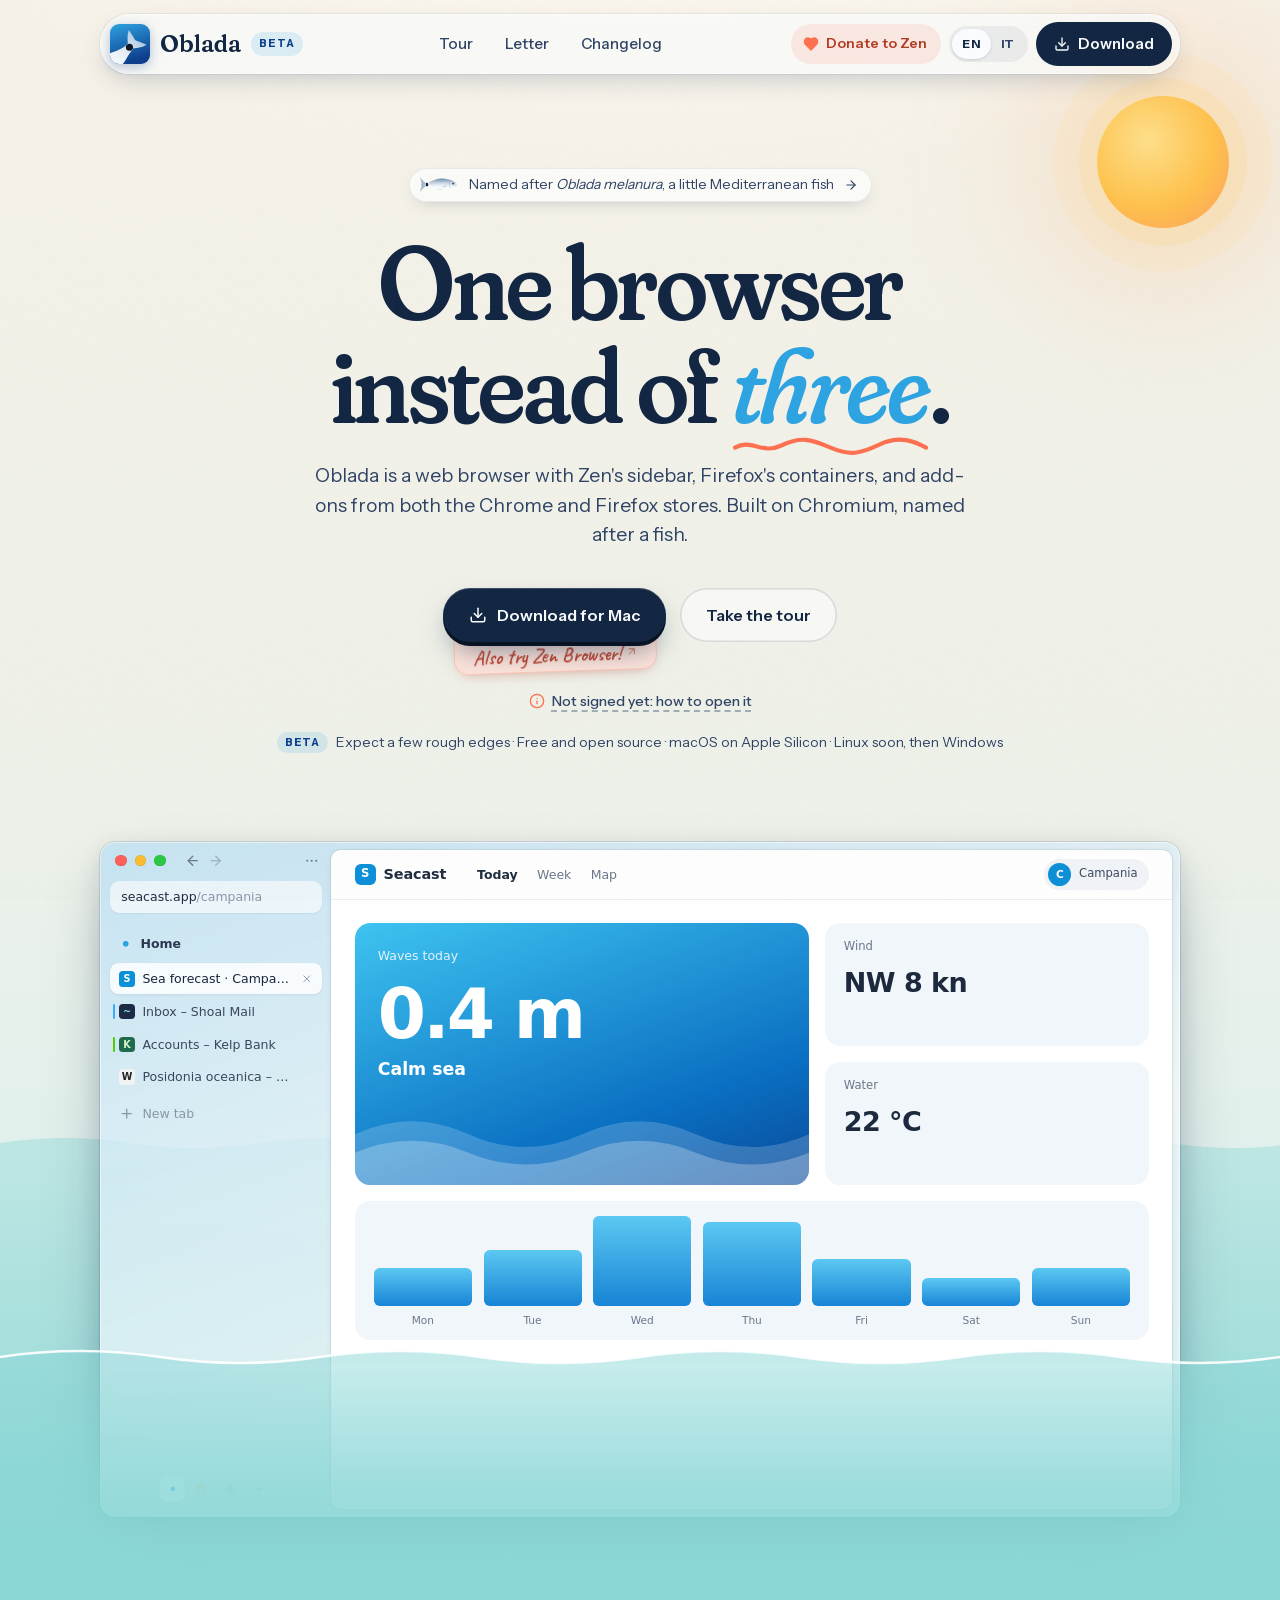
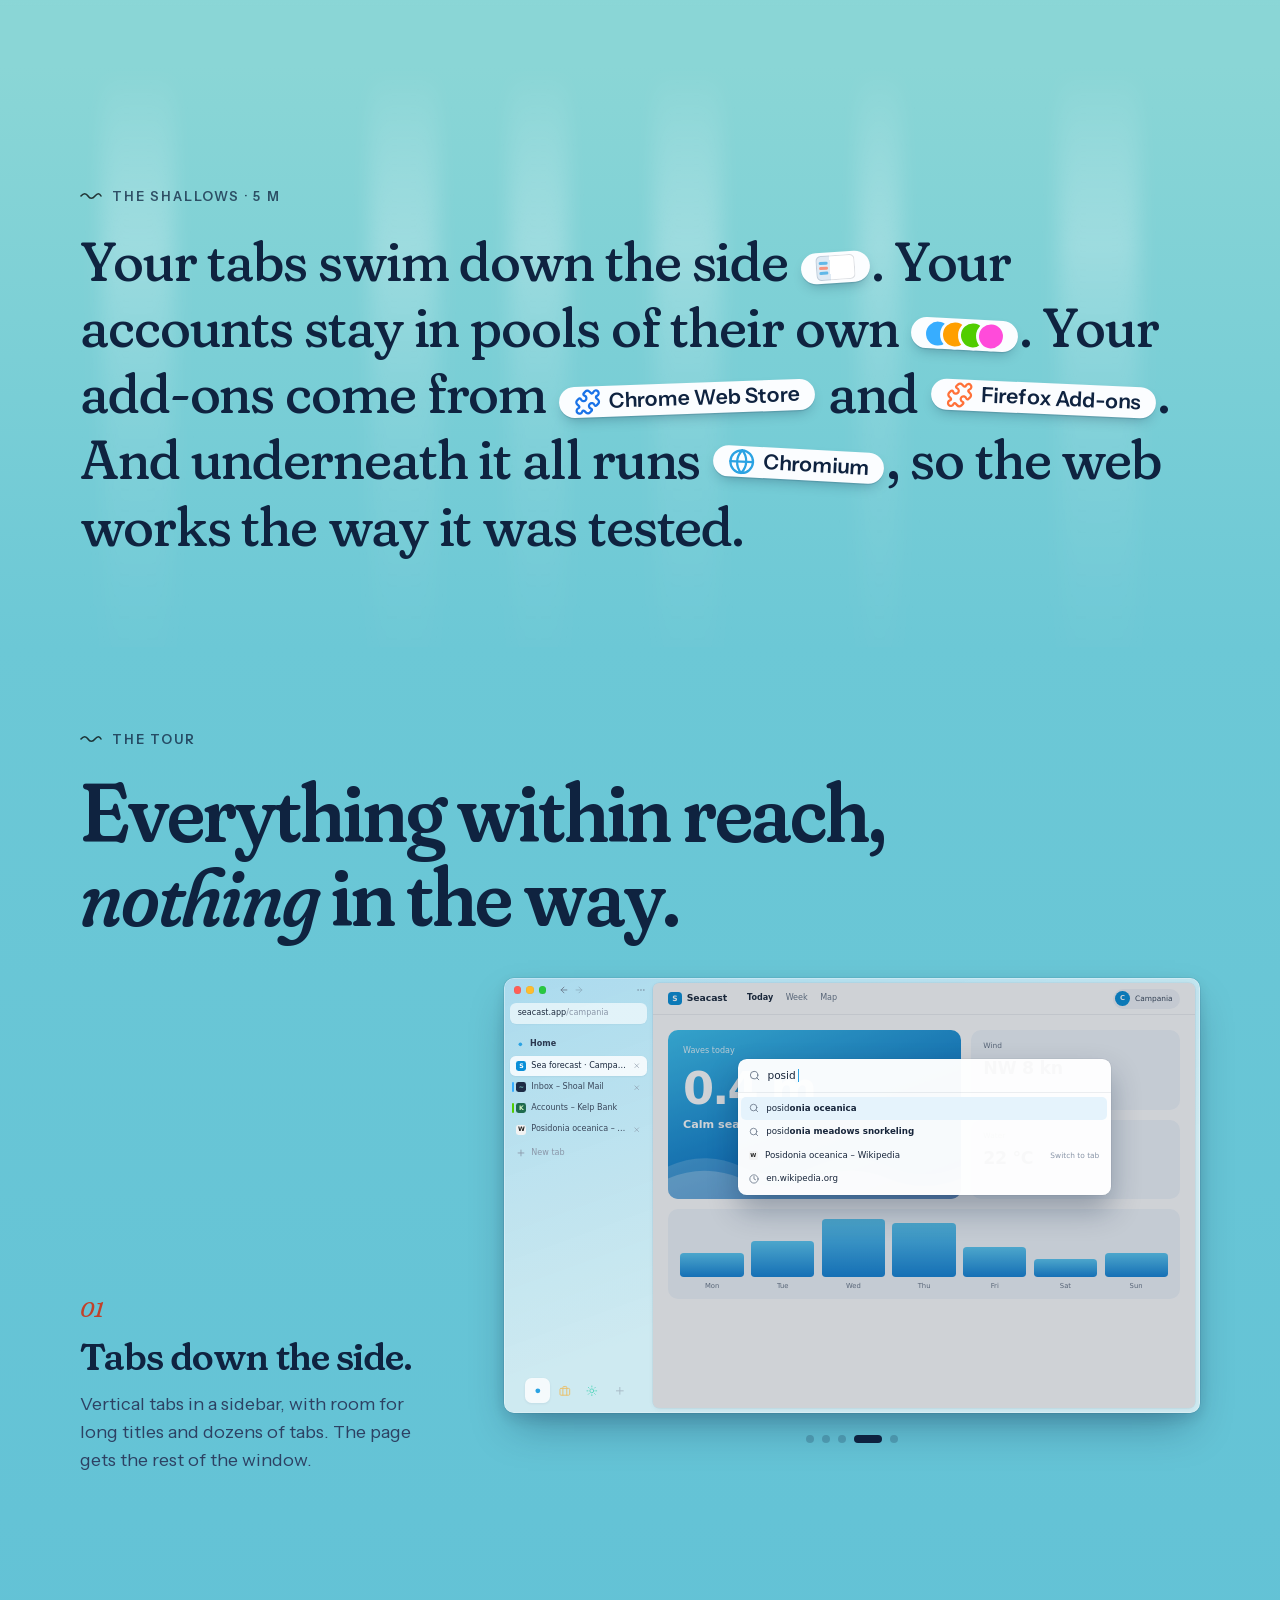
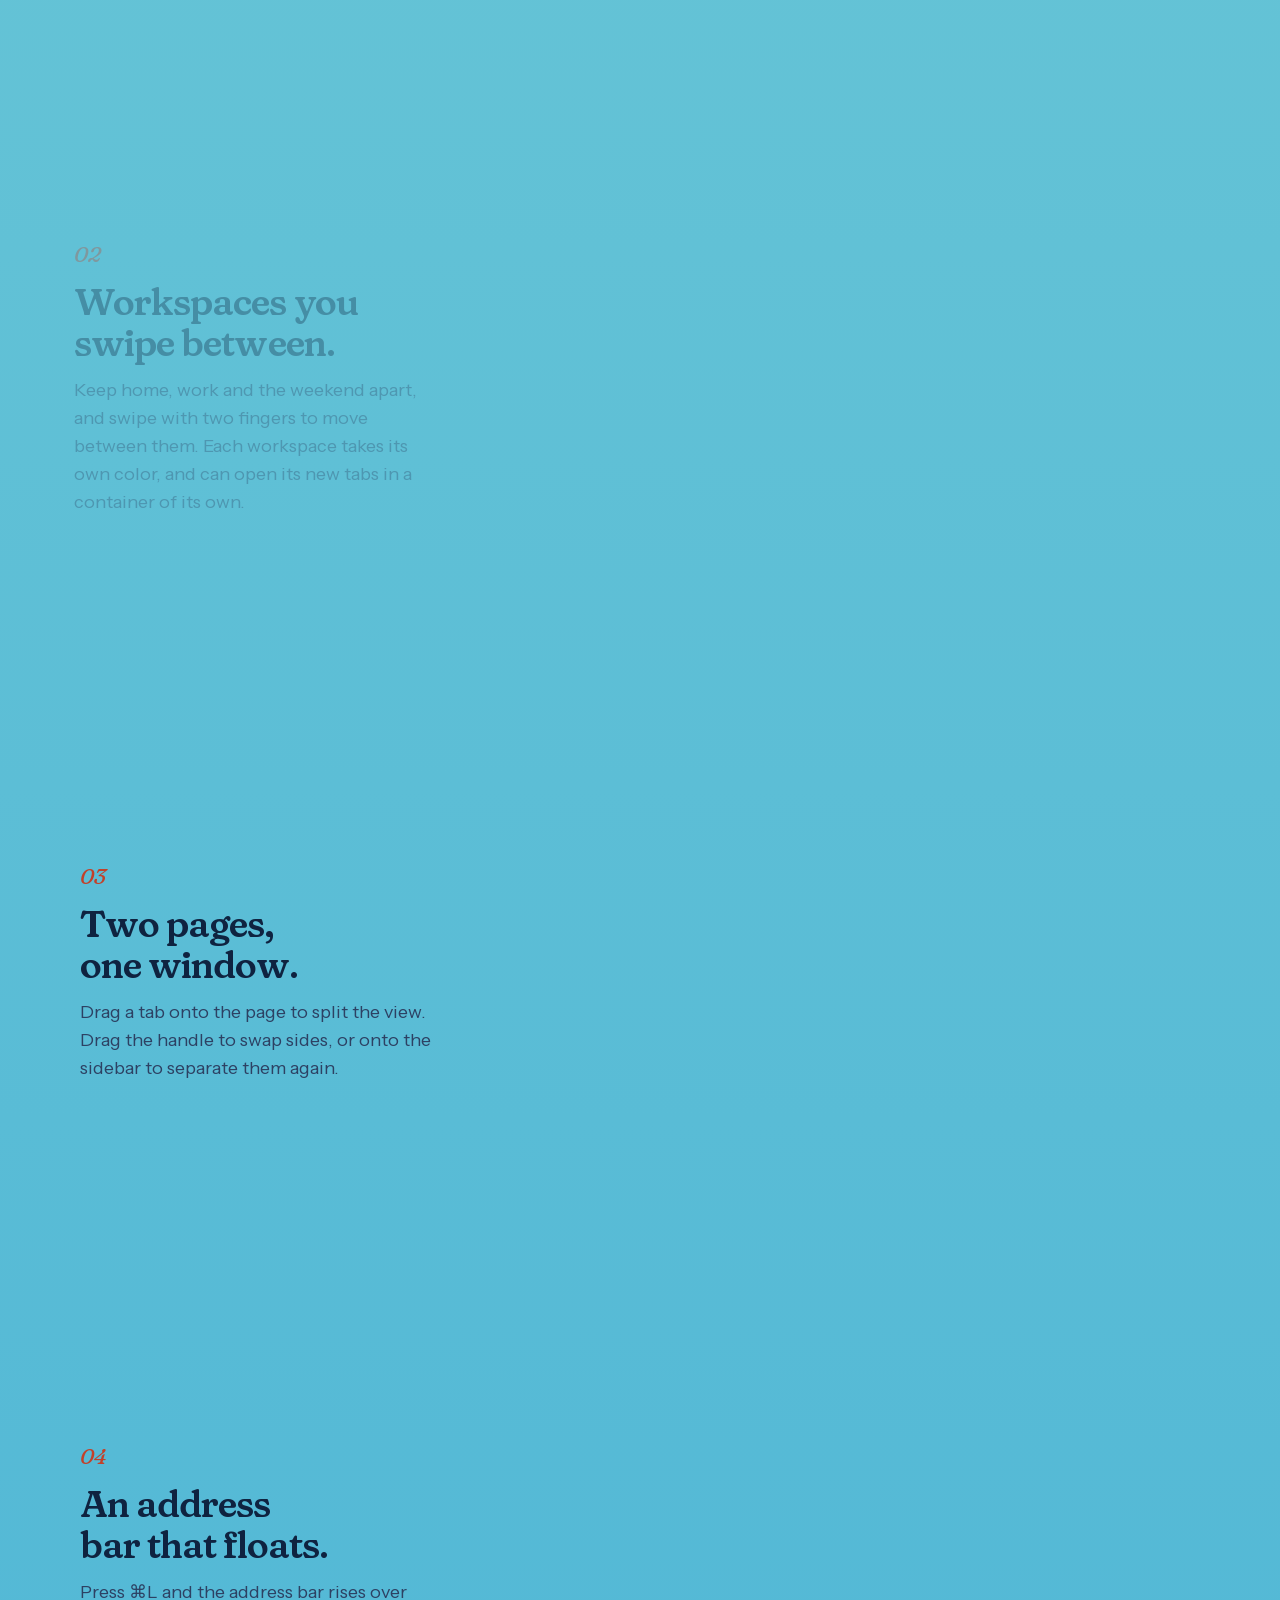
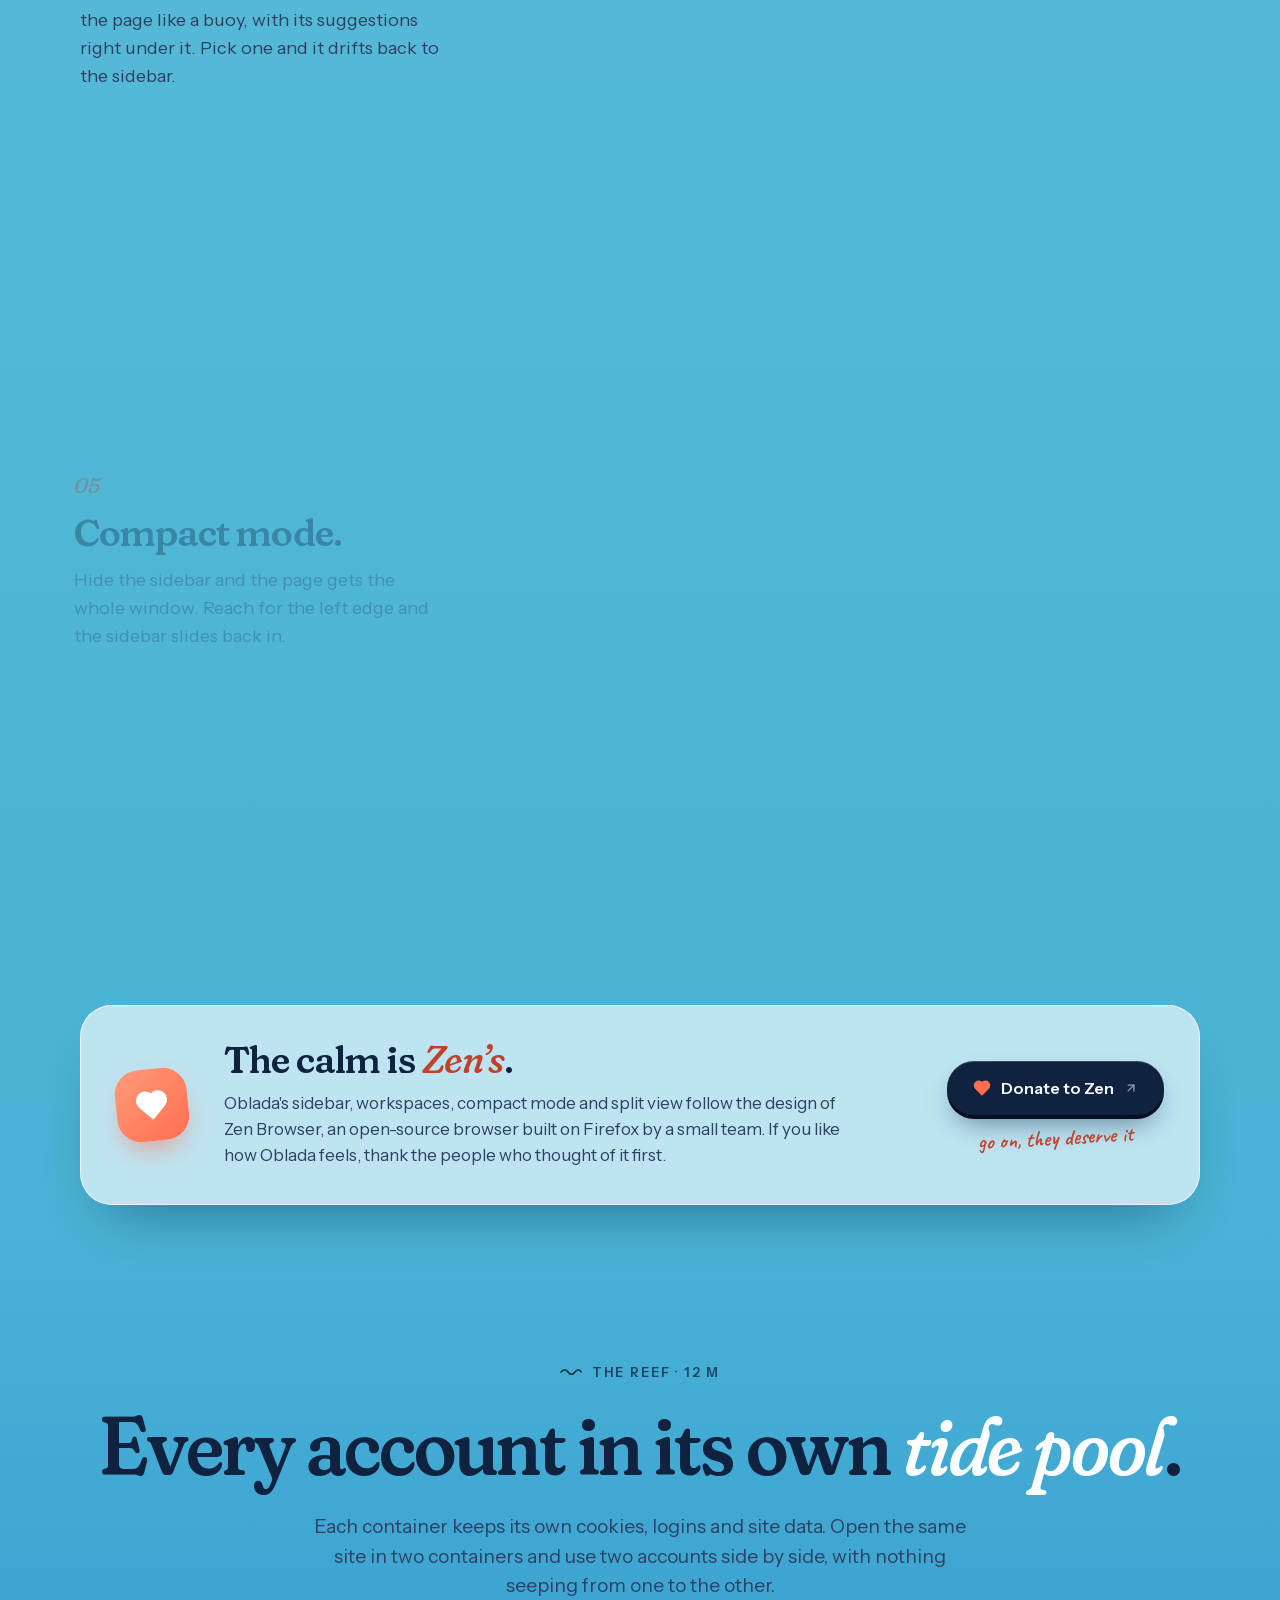
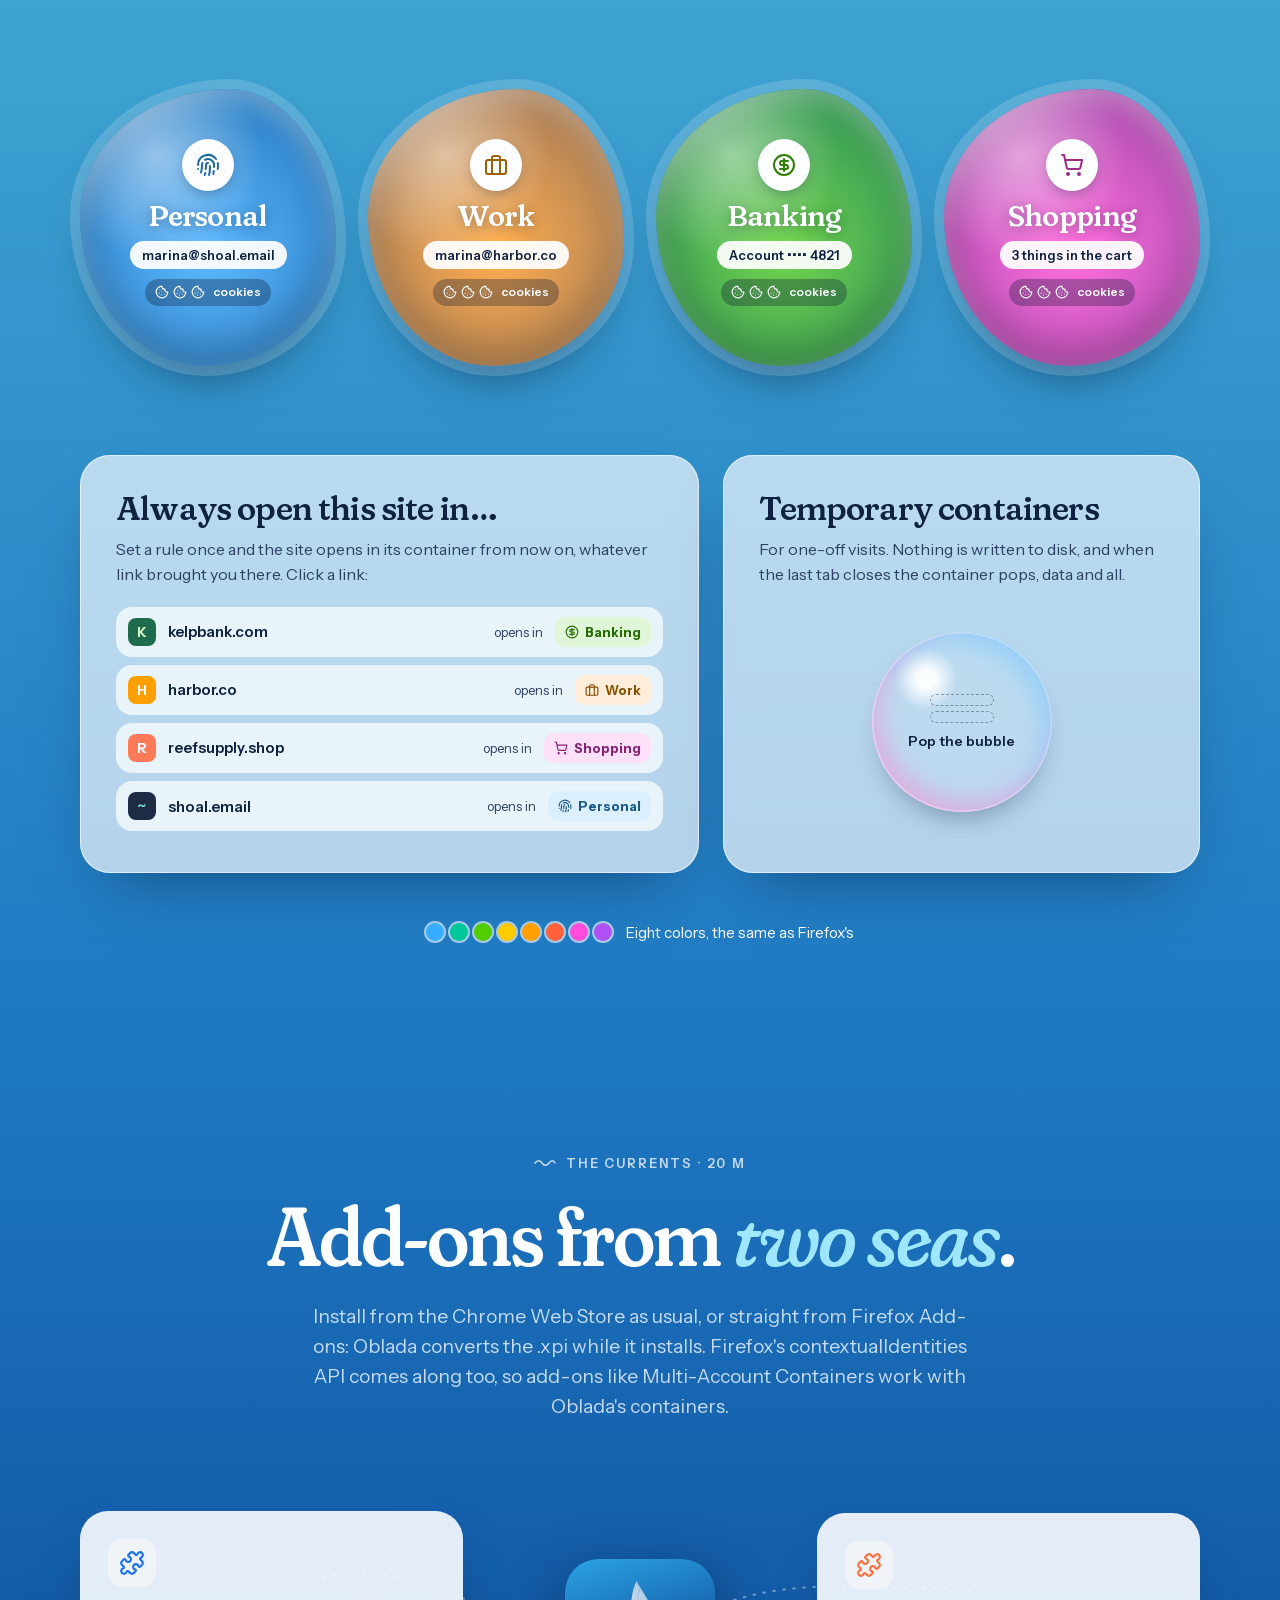
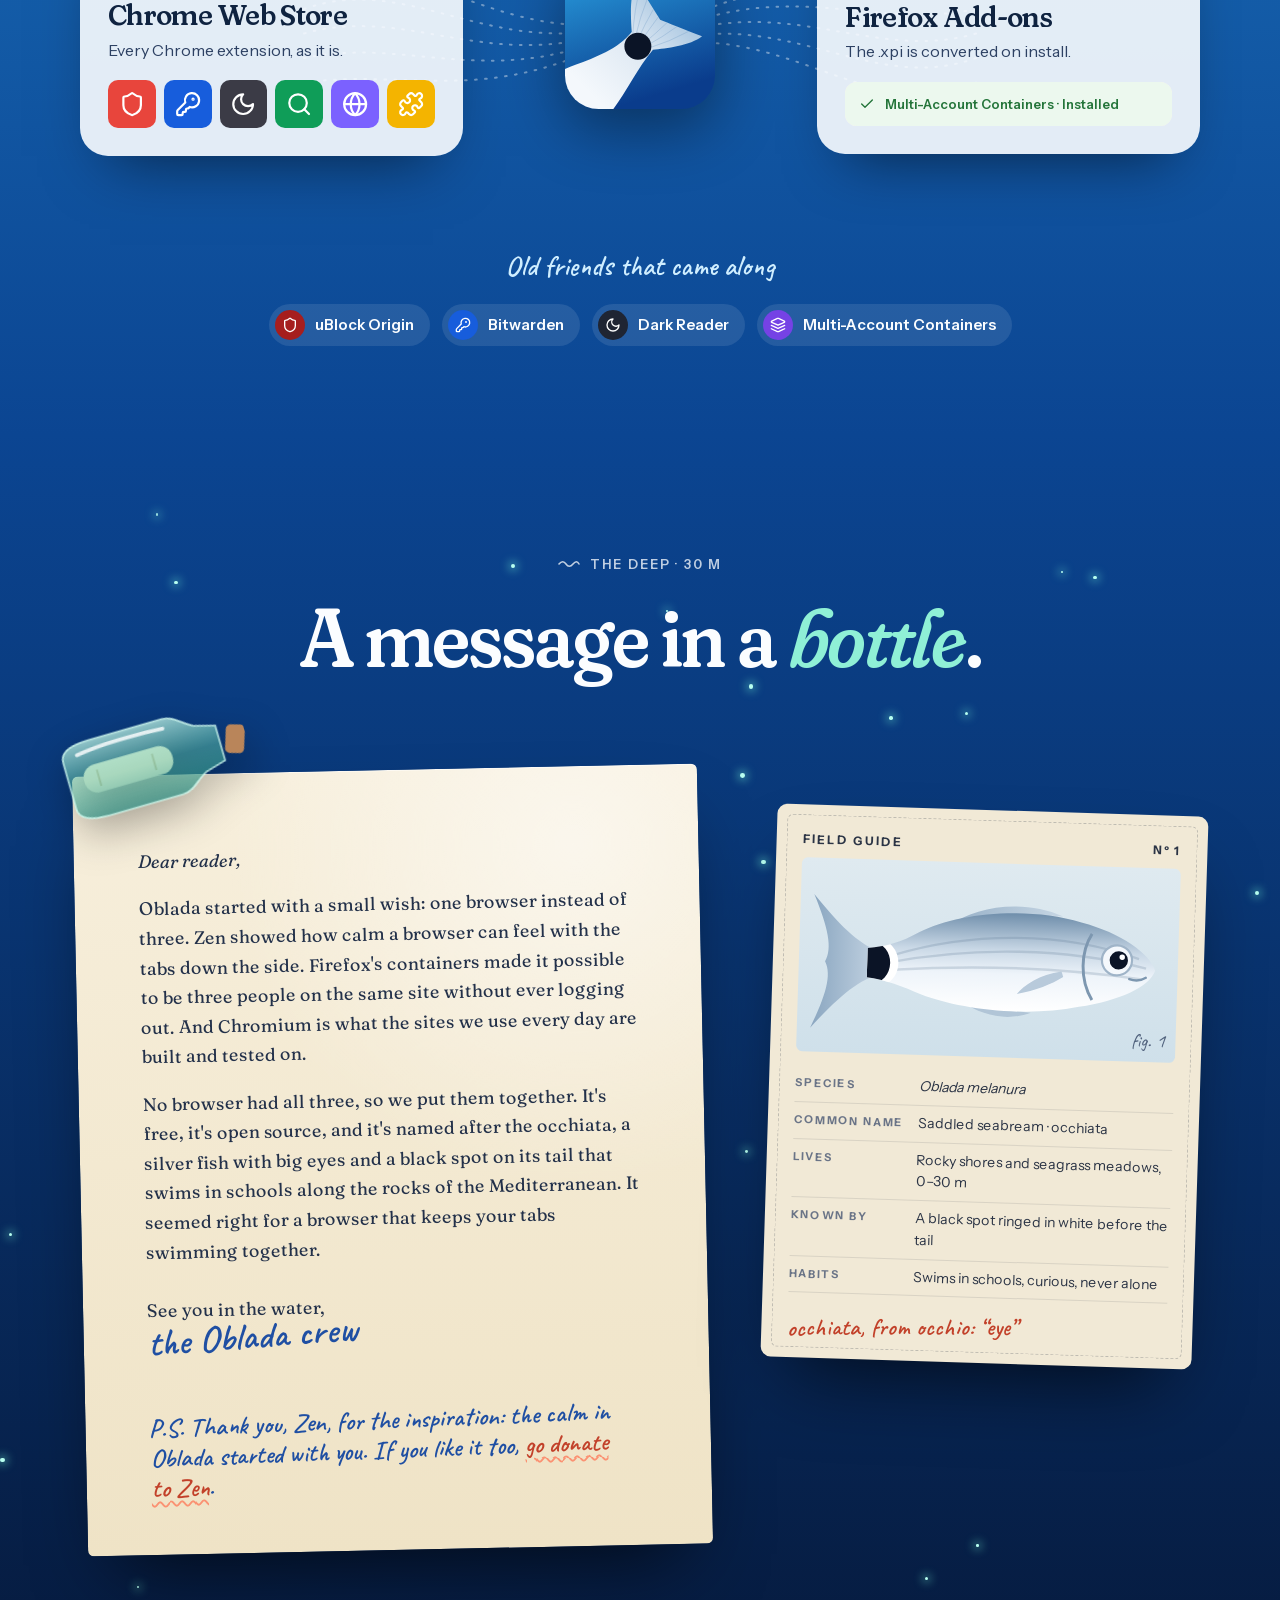
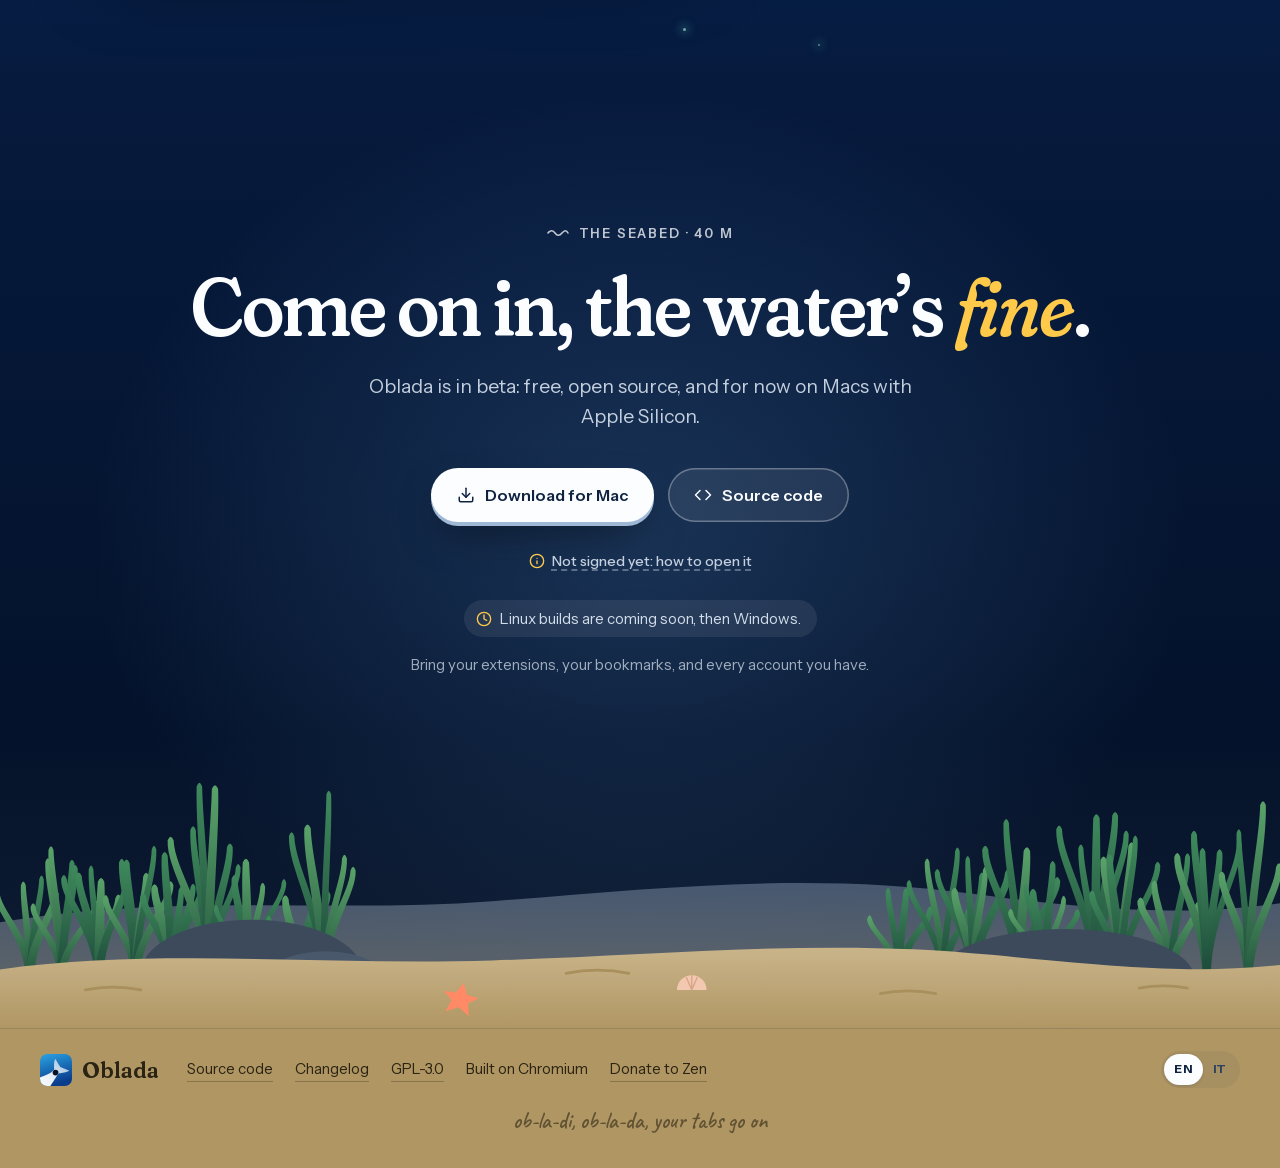
==== index.html @ 5c3105af "Build of Oblada-Browser/website@357f170" ====
<!DOCTYPE html><html lang="en" class="_9QN-6W_variable y8GLBW_variable _2zRBcW_variable"><head><meta charSet="utf-8"/><meta name="viewport" content="width=device-width, initial-scale=1"/><link rel="preload" href="/_next/static/media/54fc36028e2bb174-s.p.20jfceqj9zyw9.woff2" as="font" crossorigin="" type="font/woff2"/><link rel="preload" href="/_next/static/media/66b33cc02d8f8b9d-s.p.3slq8sz4zhb1g.woff2" as="font" crossorigin="" type="font/woff2"/><link rel="preload" href="/_next/static/media/6b186f06197624ff-s.p.171shbaxyastj.woff2" as="font" crossorigin="" type="font/woff2"/><link rel="preload" href="/_next/static/media/a85fe84266768609-s.p.0h6ig86gwutp4.woff2" as="font" crossorigin="" type="font/woff2"/><link rel="stylesheet" href="/_next/static/chunks/2nvlfapoufds_.css" data-precedence="next"/><link rel="stylesheet" href="/_next/static/chunks/0-wwvjopxj3g_.css" data-precedence="next"/><link rel="preload" as="script" fetchPriority="low" href="/_next/static/chunks/1x6obpmlu1_c2.js"/><script src="/_next/static/chunks/2r4s4h5xul1n-.js" async=""></script><script src="/_next/static/chunks/2khxl0v1q4i6n.js" async=""></script><script src="/_next/static/chunks/2alejdq4u0jg1.js" async=""></script><script src="/_next/static/chunks/turbopack-2c3mg3r-05n1w.js" async=""></script><script src="/_next/static/chunks/0umf92h1sb77c.js" async=""></script><script src="/_next/static/chunks/3to6veu3b85qw.js" async=""></script><script src="/_next/static/chunks/0uempnu7-i57g.js" async=""></script><meta name="next-size-adjust" content=""/><meta name="theme-color" content="#f7f2e8"/><title>Oblada — one browser instead of three</title><meta name="description" content="Now in beta: a Chromium web browser with Zen&#x27;s sidebar, Firefox&#x27;s containers, and add-ons from both the Chrome Web Store and Firefox Add-ons."/><meta name="application-name" content="Oblada"/><link rel="canonical" href="https://oblada-browser.github.io/"/><link rel="alternate" hrefLang="en" href="https://oblada-browser.github.io/"/><link rel="alternate" hrefLang="it" href="https://oblada-browser.github.io/it/"/><link rel="alternate" hrefLang="x-default" href="https://oblada-browser.github.io/"/><meta property="og:title" content="Oblada — one browser instead of three"/><meta property="og:description" content="Now in beta: a Chromium web browser with Zen&#x27;s sidebar, Firefox&#x27;s containers, and add-ons from both the Chrome Web Store and Firefox Add-ons."/><meta property="og:url" content="https://oblada-browser.github.io/"/><meta property="og:site_name" content="Oblada"/><meta property="og:locale" content="en_US"/><meta property="og:image" content="https://oblada-browser.github.io/card.png"/><meta property="og:image:type" content="image/png"/><meta property="og:image:width" content="1200"/><meta property="og:image:height" content="630"/><meta property="og:image:alt" content="Oblada — one browser instead of three"/><meta property="og:locale:alternate" content="it_IT"/><meta property="og:type" content="website"/><meta name="twitter:card" content="summary_large_image"/><meta name="twitter:title" content="Oblada — one browser instead of three"/><meta name="twitter:description" content="Now in beta: a Chromium web browser with Zen&#x27;s sidebar, Firefox&#x27;s containers, and add-ons from both the Chrome Web Store and Firefox Add-ons."/><meta name="twitter:image" content="https://oblada-browser.github.io/card.png"/><meta name="twitter:image:alt" content="Oblada — one browser instead of three"/><meta name="twitter:image:type" content="image/png"/><meta name="twitter:image:width" content="1200"/><meta name="twitter:image:height" content="630"/><link rel="icon" href="/icon.svg?icon.1d4a32yzn9dx0.svg" sizes="any" type="image/svg+xml"/><script src="/_next/static/chunks/0cz1d0mv5g_q7.js" noModule=""></script></head><body><div hidden=""><!--$--><!--/$--></div><header class="J3RBGq_nav"><a class="J3RBGq_brand" href="#top"><svg viewBox="100 100 824 824" aria-hidden="true" class="J3RBGq_logo"><defs><linearGradient id="nav-logo-sea" x1="0" y1="0" x2=".3" y2="1"><stop offset="0" stop-color="#2ba3e3"></stop><stop offset="1" stop-color="#0a3c8c"></stop></linearGradient><linearGradient id="nav-logo-silver" gradientUnits="userSpaceOnUse" x1="200" y1="800" x2="700" y2="300"><stop offset="0" stop-color="#f4f8fc"></stop><stop offset=".5" stop-color="#dfe9f3"></stop><stop offset="1" stop-color="#a3c3df"></stop></linearGradient><clipPath id="nav-logo-squircle"><rect x="100" y="100" width="824" height="824" rx="185"></rect></clipPath><clipPath id="nav-logo-fish"><path d="M -505.5 1072.5 L 3.4 754.8 C 27.1 739.9 51.9 726.8 77.3 715.0 C 103.6 702.8 130.5 692.0 157.5 681.6 C 185.6 670.8 213.8 660.4 241.7 649.1 C 270.0 637.7 298.1 625.4 325.2 611.3 C 352.0 597.3 378.0 581.3 402.0 562.9 C 425.7 544.7 447.6 524.0 466.8 501.1 C 461.4 431.3 452.9 293.7 492.8 222.8 C 546.9 313.8 600.4 397.9 622.7 433.6 C 661.7 449.3 753.8 487.4 852.9 524.9 C 789.9 576.5 652.9 592.0 583.2 598.9 C 562.3 623.8 542.7 650.0 524.3 676.9 C 505.5 704.6 487.8 733.0 470.3 761.6 C 452.4 791.1 434.7 820.8 416.2 849.9 C 397.4 879.4 377.8 908.5 356.4 936.1 C 335.1 963.7 311.9 989.9 286.5 1013.8 C 261.4 1037.4 234.0 1058.7 204.8 1077.0 L -303.9 1395.2 -505.5 1072.5 Z"></path></clipPath></defs><rect x="100" y="100" width="824" height="824" rx="185" fill="url(#nav-logo-sea)"></rect><g clip-path="url(#nav-logo-squircle)"><path d="M -505.5 1072.5 L 3.4 754.8 C 27.1 739.9 51.9 726.8 77.3 715.0 C 103.6 702.8 130.5 692.0 157.5 681.6 C 185.6 670.8 213.8 660.4 241.7 649.1 C 270.0 637.7 298.1 625.4 325.2 611.3 C 352.0 597.3 378.0 581.3 402.0 562.9 C 425.7 544.7 447.6 524.0 466.8 501.1 C 461.4 431.3 452.9 293.7 492.8 222.8 C 546.9 313.8 600.4 397.9 622.7 433.6 C 661.7 449.3 753.8 487.4 852.9 524.9 C 789.9 576.5 652.9 592.0 583.2 598.9 C 562.3 623.8 542.7 650.0 524.3 676.9 C 505.5 704.6 487.8 733.0 470.3 761.6 C 452.4 791.1 434.7 820.8 416.2 849.9 C 397.4 879.4 377.8 908.5 356.4 936.1 C 335.1 963.7 311.9 989.9 286.5 1013.8 C 261.4 1037.4 234.0 1058.7 204.8 1077.0 L -303.9 1395.2 -505.5 1072.5 Z" fill="url(#nav-logo-silver)"></path><g clip-path="url(#nav-logo-fish)" fill="none" stroke="#5f8fbf" stroke-opacity=".3" stroke-width="5" stroke-linecap="round"><path d="M 472.0 518.6 Q 480.6 377.6 513.0 256.5"></path><path d="M 486.3 530.6 Q 511.3 418.8 551.8 320.1"></path><path d="M 500.7 542.6 Q 539.3 455.5 586.1 375.2"></path><path d="M 515.0 554.7 Q 562.9 485.5 612.9 418.0"></path><path d="M 529.3 566.7 Q 597.7 510.0 661.2 449.2"></path><path d="M 543.7 578.7 Q 635.3 529.8 715.2 471.1"></path><path d="M 558.0 590.7 Q 679.1 552.1 780.6 497.0"></path></g><circle cx="500.3" cy="578.8" r="74" fill="#0b1426" clip-path="url(#nav-logo-fish)"></circle></g></svg><span>Oblada</span><small class="J3RBGq_beta" title="Oblada is in beta">beta</small></a><nav class="J3RBGq_links"><a href="#tour">Tour</a><a href="#letter">Letter</a><a href="/changelog/">Changelog</a></nav><a class="J3RBGq_zen" href="https://zen-browser.app/donate" target="_blank" rel="noopener" aria-label="Donate to Zen" title="Donate to Zen"><svg viewBox="0 0 24 24" width="16" height="16" fill="none" stroke="currentColor" stroke-width="2" stroke-linecap="round" stroke-linejoin="round" aria-hidden="true"><path d="M19 14c1.49-1.46 3-3.21 3-5.5A5.5 5.5 0 0 0 16.5 3c-1.76 0-3 .5-4.5 2-1.5-1.5-2.74-2-4.5-2A5.5 5.5 0 0 0 2 8.5c0 2.3 1.5 4.05 3 5.5l7 7Z"></path></svg><span>Donate to Zen</span></a><span class="J3RBGq_langs " aria-label="Language"><a hrefLang="en" aria-current="true" href="/">EN</a><a hrefLang="it" href="/it/">IT</a></span><a class="J3RBGq_download" href="https://github.com/Oblada-Browser/oblada/releases/latest/download/Oblada-silicon.dmg" aria-label="Download"><svg viewBox="0 0 24 24" width="16" height="16" fill="none" stroke="currentColor" stroke-width="2" stroke-linecap="round" stroke-linejoin="round" aria-hidden="true"><path d="M21 15v4a2 2 0 0 1-2 2H5a2 2 0 0 1-2-2v-4"></path><path d="m7 10 5 5 5-5"></path><path d="M12 15V3"></path></svg><span>Download</span></a></header><main><section class="i8YaKq_hero" id="top" data-depth="0"><div class="i8YaKq_sun" aria-hidden="true"></div><div class="i8YaKq_copy"><a href="#letter" class="i8YaKq_badge"><svg viewBox="0 0 200 92" aria-hidden="true" class="i8YaKq_badgeFish"><defs><linearGradient id="badge-fish-skin" x1="0" y1="0" x2="0" y2="1"><stop offset="0" stop-color="#6f8eab"></stop><stop offset=".38" stop-color="#c9d8e6"></stop><stop offset=".62" stop-color="#eef4fa"></stop><stop offset="1" stop-color="#ffffff"></stop></linearGradient><linearGradient id="badge-fish-fin" x1="0" y1="0" x2="1" y2="0"><stop offset="0" stop-color="#8aa6c0"></stop><stop offset="1" stop-color="#c3d3e2"></stop></linearGradient><clipPath id="badge-fish-clip"><path d="M34 38.5 C44 37.5 52 35 62 29 C82 18 120 13 150 21 C172 26 188 37 191 46 C188 55 172 63 150 67 C120 74 84 70 64 63 C54 59 44 55.5 34 54.5 Z"></path></clipPath></defs><path d="M78 25 C92 14 118 9 140 18 C120 17 100 20 84 27 Z" fill="url(#badge-fish-fin)" opacity=".85"></path><path d="M86 66 C98 74 112 76 124 71 C110 70 98 68 88 63 Z" fill="#a9bed2" opacity=".8"></path><path d="M40 40 C28 36 18 26 4 10 C12 28 15 39 11 46.5 C15 54 12 65 4 83 C18 67 28 57 40 53 Z" fill="url(#badge-fish-fin)"></path><path d="M34 38.5 C44 37.5 52 35 62 29 C82 18 120 13 150 21 C172 26 188 37 191 46 C188 55 172 63 150 67 C120 74 84 70 64 63 C54 59 44 55.5 34 54.5 Z" fill="url(#badge-fish-skin)"></path><g clip-path="url(#badge-fish-clip)"><g fill="none" stroke="#56718c" stroke-opacity=".22" stroke-width="1.3"><path d="M48 42 C90 28 140 26 182 40"></path><path d="M46 46 C92 36 142 35 186 45"></path><path d="M48 50 C92 46 140 46 184 51"></path></g><ellipse cx="38" cy="46.5" rx="13" ry="13.5" fill="#ffffff"></ellipse><ellipse cx="37" cy="46.5" rx="9.5" ry="11" fill="#0b1426"></ellipse></g><path d="M156 27 C150 37 150 52 157 63" fill="none" stroke="#7d97b0" stroke-width="1.6"></path><path d="M140 48 C128 50 120 56 116 61 C126 59 135 55 141 51 Z" fill="#b8cadb"></path><circle cx="170" cy="41" r="8.2" fill="#f4f8fc" stroke="#9fb4c8" stroke-width="1.2"></circle><circle cx="171" cy="41" r="5" fill="#0b1426"></circle><circle cx="172.8" cy="39.2" r="1.5" fill="#ffffff"></circle><path d="M186 50 C183 52 180 52 177 51" fill="none" stroke="#7d97b0" stroke-width="1.3" stroke-linecap="round"></path></svg><span>Named after <i>Oblada melanura</i>, a little Mediterranean fish</span><svg viewBox="0 0 24 24" width="16" height="16" fill="none" stroke="currentColor" stroke-width="2" stroke-linecap="round" stroke-linejoin="round" aria-hidden="true"><path d="M5 12h14"></path><path d="m12 5 7 7-7 7"></path></svg></a><h1>One browser instead of <em>three</em>.</h1><p class="lede">Oblada is a web browser with Zen&#x27;s sidebar, Firefox&#x27;s containers, and add-ons from both the Chrome and Firefox stores. Built on Chromium, named after a fish.</p><div class="i8YaKq_actions"><span class="i8YaKq_download"><a class="btn btn-primary" href="https://github.com/Oblada-Browser/oblada/releases/latest/download/Oblada-silicon.dmg"><svg viewBox="0 0 24 24" width="16" height="16" fill="none" stroke="currentColor" stroke-width="2" stroke-linecap="round" stroke-linejoin="round" aria-hidden="true"><path d="M21 15v4a2 2 0 0 1-2 2H5a2 2 0 0 1-2-2v-4"></path><path d="m7 10 5 5 5-5"></path><path d="M12 15V3"></path></svg>Download for Mac</a><a class="i8YaKq_peek" href="https://zen-browser.app" target="_blank" rel="noopener">Also try Zen Browser!<svg viewBox="0 0 24 24" width="16" height="16" fill="none" stroke="currentColor" stroke-width="2" stroke-linecap="round" stroke-linejoin="round" aria-hidden="true"><path d="M7 7h10v10"></path><path d="M7 17 17 7"></path></svg></a></span><a class="btn btn-ghost" href="#tour">Take the tour</a></div><button type="button" class="smzwDW_button i8YaKq_unsigned" popoverTarget="unsigned-hero"><svg viewBox="0 0 24 24" width="16" height="16" fill="none" stroke="currentColor" stroke-width="2" stroke-linecap="round" stroke-linejoin="round" aria-hidden="true"><circle cx="12" cy="12" r="10"></circle><path d="M12 16v-4M12 8h.01"></path></svg>Not signed yet: how to open it</button><div id="unsigned-hero" popover="auto" role="dialog" aria-labelledby="unsigned-hero-title" class="smzwDW_card"><button type="button" class="smzwDW_close" popoverTarget="unsigned-hero" popoverTargetAction="hide" aria-label="Close"><svg viewBox="0 0 24 24" width="16" height="16" fill="none" stroke="currentColor" stroke-width="2" stroke-linecap="round" stroke-linejoin="round" aria-hidden="true"><path d="M18 6 6 18M6 6l12 12"></path></svg></button><h3 id="unsigned-hero-title">Not signed, for now</h3><p>Oblada isn&#x27;t signed by a registered Apple developer or notarized yet. It will be soon: until then, macOS stops it the first time you open it. To let it through:</p><ol><li>Open the <b>.dmg</b> and drag Oblada to Applications.</li><li>Open Oblada, and close the warning macOS shows you.</li><li>Go to System Settings › Privacy &amp; Security, scroll down and click<!-- --> <b>Open Anyway</b>.</li></ol><p class="smzwDW_damaged">If macOS says the app is damaged, run this in Terminal instead:</p><code>xattr -dr com.apple.quarantine /Applications/Oblada.app</code></div><p class="i8YaKq_fine"><span class="i8YaKq_part"><span class="i8YaKq_beta">Beta</span>Expect a few rough edges</span> · <span class="i8YaKq_part">Free and open source</span> · <span class="i8YaKq_part">macOS on Apple Silicon</span> · <span class="i8YaKq_part">Linux soon, then Windows</span></p></div><div class="i8YaKq_stage"><div class="i8YaKq_horizon" aria-hidden="true"></div><div class="i8YaKq_float"><div class="V73e3G_frame" role="group" aria-label="Oblada&#x27;s window"><div class="V73e3G_window" style="--ws:#2ba3e3"><aside class="V73e3G_sidebar"><div class="V73e3G_titlebar"><span class="V73e3G_lights"><i></i><i></i><i></i></span><svg viewBox="0 0 24 24" width="16" height="16" fill="none" stroke="currentColor" stroke-width="2" stroke-linecap="round" stroke-linejoin="round" aria-hidden="true"><path d="m12 19-7-7 7-7"></path><path d="M19 12H5"></path></svg><svg viewBox="0 0 24 24" width="16" height="16" fill="none" stroke="currentColor" stroke-width="2" stroke-linecap="round" stroke-linejoin="round" aria-hidden="true"><path d="M5 12h14"></path><path d="m12 5 7 7-7 7"></path></svg><svg viewBox="0 0 24 24" width="16" height="16" fill="none" stroke="currentColor" stroke-width="2" stroke-linecap="round" stroke-linejoin="round" aria-hidden="true" class="V73e3G_more"><circle cx="5" cy="12" r="1.6" fill="currentColor" stroke="none"></circle><circle cx="12" cy="12" r="1.6" fill="currentColor" stroke="none"></circle><circle cx="19" cy="12" r="1.6" fill="currentColor" stroke="none"></circle></svg></div><div class="V73e3G_url"><span class="V73e3G_host">seacast.app<span>/campania</span></span></div><div class="V73e3G_spaces"><div class="V73e3G_track" style="transform:translateX(0%)"><div class="V73e3G_space" aria-hidden="false"><div class="V73e3G_spaceName" style="--c:#2ba3e3"><svg viewBox="0 0 24 24" width="16" height="16" fill="none" stroke="currentColor" stroke-width="2" stroke-linecap="round" stroke-linejoin="round" aria-hidden="true"><circle cx="12" cy="12" r="5" fill="currentColor" stroke="none"></circle></svg><span>Home</span></div><button type="button" class="V73e3G_tab" data-active="true" tabindex="0"><span class="V73e3G_favicon" style="background:#0a8fd8;color:#fff"><b>S</b></span><span class="V73e3G_title">Sea forecast · Campania</span><svg viewBox="0 0 24 24" width="16" height="16" fill="none" stroke="currentColor" stroke-width="2" stroke-linecap="round" stroke-linejoin="round" aria-hidden="true" class="V73e3G_close"><path d="M18 6 6 18M6 6l12 12"></path></svg></button><button type="button" class="V73e3G_tab" style="--c:#37adff" tabindex="0"><i class="V73e3G_bar"></i><span class="V73e3G_favicon" style="background:#1d2b45;color:#7fe0d6"><b>~</b></span><span class="V73e3G_title">Inbox – Shoal Mail</span><svg viewBox="0 0 24 24" width="16" height="16" fill="none" stroke="currentColor" stroke-width="2" stroke-linecap="round" stroke-linejoin="round" aria-hidden="true" class="V73e3G_close"><path d="M18 6 6 18M6 6l12 12"></path></svg></button><button type="button" class="V73e3G_tab" style="--c:#51cd00" tabindex="0"><i class="V73e3G_bar"></i><span class="V73e3G_favicon" style="background:#1f6b4e;color:#d6f5c4"><b>K</b></span><span class="V73e3G_title">Accounts – Kelp Bank</span><svg viewBox="0 0 24 24" width="16" height="16" fill="none" stroke="currentColor" stroke-width="2" stroke-linecap="round" stroke-linejoin="round" aria-hidden="true" class="V73e3G_close"><path d="M18 6 6 18M6 6l12 12"></path></svg></button><button type="button" class="V73e3G_tab" tabindex="0"><span class="V73e3G_favicon" style="background:#f2f2f2;color:#222"><b>W</b></span><span class="V73e3G_title">Posidonia oceanica – Wikipedia</span><svg viewBox="0 0 24 24" width="16" height="16" fill="none" stroke="currentColor" stroke-width="2" stroke-linecap="round" stroke-linejoin="round" aria-hidden="true" class="V73e3G_close"><path d="M18 6 6 18M6 6l12 12"></path></svg></button><div class="V73e3G_newTab"><svg viewBox="0 0 24 24" width="16" height="16" fill="none" stroke="currentColor" stroke-width="2" stroke-linecap="round" stroke-linejoin="round" aria-hidden="true"><path d="M5 12h14M12 5v14"></path></svg><span>New tab</span></div></div><div class="V73e3G_space" aria-hidden="true"><div class="V73e3G_spaceName" style="--c:#ff9f00"><svg viewBox="0 0 24 24" width="16" height="16" fill="none" stroke="currentColor" stroke-width="2" stroke-linecap="round" stroke-linejoin="round" aria-hidden="true"><rect x="2" y="7" width="20" height="14" rx="2"></rect><path d="M16 21V5a2 2 0 0 0-2-2h-4a2 2 0 0 0-2 2v16"></path></svg><span>Work</span></div><button type="button" class="V73e3G_tab" style="--c:#ff9f00" tabindex="0"><i class="V73e3G_bar"></i><span class="V73e3G_favicon" style="background:#1d2b45;color:#7fe0d6"><b>~</b></span><span class="V73e3G_title">Inbox – Shoal Mail</span><svg viewBox="0 0 24 24" width="16" height="16" fill="none" stroke="currentColor" stroke-width="2" stroke-linecap="round" stroke-linejoin="round" aria-hidden="true" class="V73e3G_close"><path d="M18 6 6 18M6 6l12 12"></path></svg></button><button type="button" class="V73e3G_tab" style="--c:#ff9f00" tabindex="0"><i class="V73e3G_bar"></i><span class="V73e3G_favicon" style="background:#ffe1a8;color:#8a4b00"><b>D</b></span><span class="V73e3G_title">Quarterly plan – Docks</span><svg viewBox="0 0 24 24" width="16" height="16" fill="none" stroke="currentColor" stroke-width="2" stroke-linecap="round" stroke-linejoin="round" aria-hidden="true" class="V73e3G_close"><path d="M18 6 6 18M6 6l12 12"></path></svg></button><button type="button" class="V73e3G_tab" tabindex="0"><span class="V73e3G_favicon" style="background:#0a8fd8;color:#fff"><b>S</b></span><span class="V73e3G_title">Sea forecast · Campania</span><svg viewBox="0 0 24 24" width="16" height="16" fill="none" stroke="currentColor" stroke-width="2" stroke-linecap="round" stroke-linejoin="round" aria-hidden="true" class="V73e3G_close"><path d="M18 6 6 18M6 6l12 12"></path></svg></button><div class="V73e3G_newTab"><svg viewBox="0 0 24 24" width="16" height="16" fill="none" stroke="currentColor" stroke-width="2" stroke-linecap="round" stroke-linejoin="round" aria-hidden="true"><path d="M5 12h14M12 5v14"></path></svg><span>New tab</span></div></div><div class="V73e3G_space" aria-hidden="true"><div class="V73e3G_spaceName" style="--c:#00c79a"><svg viewBox="0 0 24 24" width="16" height="16" fill="none" stroke="currentColor" stroke-width="2" stroke-linecap="round" stroke-linejoin="round" aria-hidden="true"><circle cx="12" cy="12" r="4"></circle><path d="M12 2v2M12 20v2M4.93 4.93l1.41 1.41M17.66 17.66l1.41 1.41M2 12h2M20 12h2M6.34 17.66l-1.41 1.41M19.07 4.93l-1.41 1.41"></path></svg><span>Weekend</span></div><button type="button" class="V73e3G_tab" style="--c:#ff4bda" tabindex="0"><i class="V73e3G_bar"></i><span class="V73e3G_favicon" style="background:#ff7a59;color:#fff"><b>R</b></span><span class="V73e3G_title">Fins &amp; masks – Reef Supply</span><svg viewBox="0 0 24 24" width="16" height="16" fill="none" stroke="currentColor" stroke-width="2" stroke-linecap="round" stroke-linejoin="round" aria-hidden="true" class="V73e3G_close"><path d="M18 6 6 18M6 6l12 12"></path></svg></button><button type="button" class="V73e3G_tab" tabindex="0"><span class="V73e3G_favicon" style="background:#f2f2f2;color:#222"><b>W</b></span><span class="V73e3G_title">Posidonia oceanica – Wikipedia</span><svg viewBox="0 0 24 24" width="16" height="16" fill="none" stroke="currentColor" stroke-width="2" stroke-linecap="round" stroke-linejoin="round" aria-hidden="true" class="V73e3G_close"><path d="M18 6 6 18M6 6l12 12"></path></svg></button><button type="button" class="V73e3G_tab" tabindex="0"><span class="V73e3G_favicon" style="background:#0a8fd8;color:#fff"><b>S</b></span><span class="V73e3G_title">Sea forecast · Campania</span><svg viewBox="0 0 24 24" width="16" height="16" fill="none" stroke="currentColor" stroke-width="2" stroke-linecap="round" stroke-linejoin="round" aria-hidden="true" class="V73e3G_close"><path d="M18 6 6 18M6 6l12 12"></path></svg></button><div class="V73e3G_newTab"><svg viewBox="0 0 24 24" width="16" height="16" fill="none" stroke="currentColor" stroke-width="2" stroke-linecap="round" stroke-linejoin="round" aria-hidden="true"><path d="M5 12h14M12 5v14"></path></svg><span>New tab</span></div></div></div></div><div class="V73e3G_switcher"><button type="button" data-active="true" style="--c:#2ba3e3" aria-label="Home" tabindex="0"><svg viewBox="0 0 24 24" width="16" height="16" fill="none" stroke="currentColor" stroke-width="2" stroke-linecap="round" stroke-linejoin="round" aria-hidden="true"><circle cx="12" cy="12" r="5" fill="currentColor" stroke="none"></circle></svg></button><button type="button" style="--c:#ff9f00" aria-label="Work" tabindex="0"><svg viewBox="0 0 24 24" width="16" height="16" fill="none" stroke="currentColor" stroke-width="2" stroke-linecap="round" stroke-linejoin="round" aria-hidden="true"><rect x="2" y="7" width="20" height="14" rx="2"></rect><path d="M16 21V5a2 2 0 0 0-2-2h-4a2 2 0 0 0-2 2v16"></path></svg></button><button type="button" style="--c:#00c79a" aria-label="Weekend" tabindex="0"><svg viewBox="0 0 24 24" width="16" height="16" fill="none" stroke="currentColor" stroke-width="2" stroke-linecap="round" stroke-linejoin="round" aria-hidden="true"><circle cx="12" cy="12" r="4"></circle><path d="M12 2v2M12 20v2M4.93 4.93l1.41 1.41M17.66 17.66l1.41 1.41M2 12h2M20 12h2M6.34 17.66l-1.41 1.41M19.07 4.93l-1.41 1.41"></path></svg></button><button type="button" tabindex="-1" aria-hidden="true"><svg viewBox="0 0 24 24" width="16" height="16" fill="none" stroke="currentColor" stroke-width="2" stroke-linecap="round" stroke-linejoin="round" aria-hidden="true"><path d="M5 12h14M12 5v14"></path></svg></button></div></aside><div class="V73e3G_content"><div class="V73e3G_pane" data-active="true"><div class="-b-tcG_page"><div class="-b-tcG_header"><span class="-b-tcG_brand"><i style="background:#0a8fd8;color:#fff"><b>S</b></i><span>Seacast</span></span><span class="-b-tcG_navlinks"><span>Today</span><span>Week</span><span>Map</span></span><span class="-b-tcG_chip"><i style="background:#0a8fd8"><b>C</b></i><span>Campania</span></span></div><div class="-b-tcG_forecast"><div class="-b-tcG_swell"><small>Waves today</small><strong>0.4 m</strong><em>Calm sea</em><svg viewBox="0 0 400 90" preserveAspectRatio="none"><path d="M0 40 Q50 15 100 40 T200 40 T300 40 T400 40 V90 H0 Z" fill="rgb(255 255 255 / .18)"></path><path d="M0 58 Q50 35 100 58 T200 58 T300 58 T400 58 V90 H0 Z" fill="rgb(255 255 255 / .25)"></path></svg></div><div class="-b-tcG_stat"><small>Wind</small><b>NW 8 kn</b></div><div class="-b-tcG_stat"><small>Water</small><b>22 °C</b></div><div class="-b-tcG_week"><div><i style="height:33.333333333333336%"></i><span>Mon</span></div><div><i style="height:50%"></i><span>Tue</span></div><div><i style="height:91.66666666666667%"></i><span>Wed</span></div><div><i style="height:75%"></i><span>Thu</span></div><div><i style="height:41.66666666666667%"></i><span>Fri</span></div><div><i style="height:25%"></i><span>Sat</span></div><div><i style="height:33.333333333333336%"></i><span>Sun</span></div></div></div></div></div></div></div></div></div><div class="i8YaKq_water" data-water="true" aria-hidden="true"><canvas aria-hidden="true" style="position:absolute;inset:0;width:100%;height:100%;pointer-events:none"></canvas></div><div class="i8YaKq_foam" data-surface="true" aria-hidden="true"></div><div class="i8YaKq_note i8YaKq_noteTabs" style="animation-delay:1.1s" aria-hidden="true"><span>your tabs live here</span><svg viewBox="0 0 120 80"><path d="M6 10 C40 2 84 18 104 60" pathLength="1" style="animation-delay:1.3s"></path><path d="M90 54 L104 61 L106 45" pathLength="1" style="animation-delay:1.85s"></path></svg></div><div class="i8YaKq_note i8YaKq_noteContainers" style="animation-delay:1.6s" aria-hidden="true"><span>one color per container</span><svg viewBox="0 0 120 80"><path d="M6 64 C42 72 86 58 106 20" pathLength="1" style="animation-delay:1.8s"></path><path d="M93 24 L107 18 L108 33" pathLength="1" style="animation-delay:2.35s"></path></svg></div><div class="i8YaKq_note i8YaKq_noteSpaces" style="animation-delay:2.1s" aria-hidden="true"><span>swipe between workspaces</span><svg viewBox="0 0 120 80"><path d="M4 36 C34 22 70 52 110 34" pathLength="1" style="animation-delay:2.3000000000000003s"></path><path d="M97 26 L111 33 L99 43" pathLength="1" style="animation-delay:2.85s"></path></svg></div><div class="i8YaKq_note i8YaKq_notePage" style="animation-delay:2.6s" aria-hidden="true"><span>and the page gets the rest</span><svg viewBox="0 0 120 80"><path d="M112 10 C82 4 42 18 18 62" pathLength="1" style="animation-delay:2.8000000000000003s"></path><path d="M33 57 L17 63 L15 47" pathLength="1" style="animation-delay:3.35s"></path></svg></div></div></section><section class="_8JG5CW_manifesto" data-depth="5" data-water="true"><div class="rays" aria-hidden="true"><i style="left:8.00068871676986%;width:71.75325354538231px;animation-delay:-2.8049268944234838s;--r:22.541817408559673deg"></i><i style="left:28.88351689175099%;width:68.68408394668631px;animation-delay:-4.657417003211953s;--r:27.61014262364259deg"></i><i style="left:39.77808371165589%;width:58.52974840116664px;animation-delay:-1.9667056682209536s;--r:30.562961111369507deg"></i><i style="left:51.124950454686726%;width:66.4234572410802px;animation-delay:-5.29270186768165s;--r:31.92042551927308deg"></i><i style="left:67.06114579649748%;width:42.77440383171142px;animation-delay:-1.9581494214554778s;--r:30.82317535097075deg"></i><i style="left:82.73876575076838%;width:80.35998686064033px;animation-delay:-4.308687640641525s;--r:24.81761729979666deg"></i></div><div class="wrap"><p class="kicker">The shallows · 5 m</p><p class="_8JG5CW_text" data-reveal="true">Your tabs swim down the side <span class="nobr"><span class="_8JG5CW_chip" style="--tilt:-4deg"><span class="_8JG5CW_window" aria-hidden="true"><i></i><i></i><i></i></span></span>.</span> Your accounts stay in pools of their own <span class="nobr"><span class="_8JG5CW_chip" style="--tilt:3deg"><span class="_8JG5CW_dots" aria-hidden="true"><i style="background:#37adff"></i><i style="background:#ff9f00"></i><i style="background:#51cd00"></i><i style="background:#ff4bda"></i></span></span>.</span> Your add-ons come from <span class="_8JG5CW_chip" style="--tilt:-2deg"><svg viewBox="0 0 24 24" width="16" height="16" fill="none" stroke="currentColor" stroke-width="2" stroke-linecap="round" stroke-linejoin="round" aria-hidden="true" class="_8JG5CW_chrome"><path d="M19.439 7.85c-.049.322.059.648.289.878l1.568 1.568c.47.47.706 1.087.706 1.704s-.235 1.233-.706 1.704l-1.611 1.611a.98.98 0 0 1-.837.276c-.47-.07-.802-.48-.968-.925a2.501 2.501 0 1 0-3.214 3.214c.446.166.855.497.925.968a.979.979 0 0 1-.276.837l-1.61 1.61a2.404 2.404 0 0 1-1.705.707 2.402 2.402 0 0 1-1.704-.706l-1.568-1.568a1.026 1.026 0 0 0-.877-.29c-.493.074-.84.504-1.02.968a2.5 2.5 0 1 1-3.237-3.237c.464-.18.894-.527.967-1.02a1.026 1.026 0 0 0-.289-.877l-1.568-1.568A2.402 2.402 0 0 1 1.998 12c0-.617.236-1.234.706-1.704L4.23 8.77c.24-.24.581-.353.917-.303.515.077.877.528 1.073 1.01a2.5 2.5 0 1 0 3.259-3.259c-.482-.196-.933-.558-1.01-1.073-.05-.336.062-.676.303-.917l1.525-1.525A2.402 2.402 0 0 1 12 1.998c.617 0 1.234.236 1.704.706l1.568 1.568c.23.23.556.338.877.29.493-.074.84-.504 1.02-.968a2.5 2.5 0 1 1 3.237 3.237c-.464.18-.894.527-.967 1.02Z"></path></svg>Chrome Web Store</span> and <span class="nobr"><span class="_8JG5CW_chip" style="--tilt:2.5deg"><svg viewBox="0 0 24 24" width="16" height="16" fill="none" stroke="currentColor" stroke-width="2" stroke-linecap="round" stroke-linejoin="round" aria-hidden="true" class="_8JG5CW_firefox"><path d="M19.439 7.85c-.049.322.059.648.289.878l1.568 1.568c.47.47.706 1.087.706 1.704s-.235 1.233-.706 1.704l-1.611 1.611a.98.98 0 0 1-.837.276c-.47-.07-.802-.48-.968-.925a2.501 2.501 0 1 0-3.214 3.214c.446.166.855.497.925.968a.979.979 0 0 1-.276.837l-1.61 1.61a2.404 2.404 0 0 1-1.705.707 2.402 2.402 0 0 1-1.704-.706l-1.568-1.568a1.026 1.026 0 0 0-.877-.29c-.493.074-.84.504-1.02.968a2.5 2.5 0 1 1-3.237-3.237c.464-.18.894-.527.967-1.02a1.026 1.026 0 0 0-.289-.877l-1.568-1.568A2.402 2.402 0 0 1 1.998 12c0-.617.236-1.234.706-1.704L4.23 8.77c.24-.24.581-.353.917-.303.515.077.877.528 1.073 1.01a2.5 2.5 0 1 0 3.259-3.259c-.482-.196-.933-.558-1.01-1.073-.05-.336.062-.676.303-.917l1.525-1.525A2.402 2.402 0 0 1 12 1.998c.617 0 1.234.236 1.704.706l1.568 1.568c.23.23.556.338.877.29.493-.074.84-.504 1.02-.968a2.5 2.5 0 1 1 3.237 3.237c-.464.18-.894.527-.967 1.02Z"></path></svg>Firefox Add-ons</span>.</span> And underneath it all runs <span class="nobr"><span class="_8JG5CW_chip" style="--tilt:3deg"><svg viewBox="0 0 24 24" width="16" height="16" fill="none" stroke="currentColor" stroke-width="2" stroke-linecap="round" stroke-linejoin="round" aria-hidden="true" class="_8JG5CW_chromium"><circle cx="12" cy="12" r="10"></circle><path d="M12 2a14.5 14.5 0 0 0 0 20 14.5 14.5 0 0 0 0-20"></path><path d="M2 12h20"></path></svg>Chromium</span>,</span> so the web works the way it was tested.</p></div></section><section class="YYbEbG_tour" id="tour" data-depth="8" data-water="true"><div class="bubbles" aria-hidden="true"><i style="left:65.76889405564302%;width:4.0005478393291565px;height:4.0005478393291565px;--t:16.780266108718017s;--d:-5.278511867186531s;--h:1397.6223969996183px;--sway:-16.20816275124267px"></i><i style="left:39.43235840595547%;width:7.293123130028251px;height:7.293123130028251px;--t:12.96482028902026s;--d:-12.122360631937498s;--h:1610.7087254251433px;--sway:3.883274406085981px"></i><i style="left:17.286055225214042%;width:6.167574222355684px;height:6.167574222355684px;--t:11.673081748814399s;--d:-11.673017397218398s;--h:1138.8274128724145px;--sway:-18.460362775680014px"></i><i style="left:33.421118728277385%;width:16.839095552302055px;height:16.839095552302055px;--t:9.874298718640858s;--d:-7.809544107699343s;--h:1633.7018999771233px;--sway:6.087298939085844px"></i><i style="left:63.464388776071736%;width:7.23168233058572px;height:7.23168233058572px;--t:13.598244535362575s;--d:-4.852706600774737s;--h:907.1972984142576px;--sway:0.23811887971881518px"></i><i style="left:81.09901983393264%;width:11.722458131352866px;height:11.722458131352866px;--t:12.122649680005992s;--d:-4.271806227296411s;--h:1411.5439151334986px;--sway:5.646845219327922px"></i><i style="left:78.20524296556157%;width:6.284699746672716px;height:6.284699746672716px;--t:18.55186927649367s;--d:-14.880480363853723s;--h:1037.5633192225948px;--sway:16.51005724119959px"></i><i style="left:76.67791748110011%;width:12.586228051768828px;height:12.586228051768828px;--t:11.575928734220497s;--d:-6.541729460043581s;--h:972.8658156961816px;--sway:-3.0585742956572908px"></i><i style="left:18.205702787456758%;width:9.089697669343742px;height:9.089697669343742px;--t:17.324738893029036s;--d:-6.995858845297116s;--h:998.6526211338606px;--sway:-5.018631950969466px"></i><i style="left:83.25360019994304%;width:15.14854855011082px;height:15.14854855011082px;--t:13.325869147969287s;--d:-8.789065785509596s;--h:1298.6740267264415px;--sway:-7.887134503468065px"></i><i style="left:52.26144734980673%;width:11.325716460427007px;height:11.325716460427007px;--t:14.814598180180973s;--d:-10.712964701198938s;--h:1623.8968704490892px;--sway:-1.2046630132986813px"></i><i style="left:45.366447414612814%;width:8.63011550123814px;height:8.63011550123814px;--t:16.388212496776333s;--d:-6.637416763824799s;--h:1262.9697979269267px;--sway:16.82842960285808px"></i></div><div class="wrap"><header class="YYbEbG_header"><p class="kicker">The tour</p><h2>Everything within reach, <em>nothing</em> in the way.</h2></header><div class="YYbEbG_grid"><div class="YYbEbG_sticky"><div class="V73e3G_frame" role="group" aria-label="Tabs down the side."><div class="V73e3G_window" style="--ws:#2ba3e3"><aside class="V73e3G_sidebar"><div class="V73e3G_titlebar"><span class="V73e3G_lights"><i></i><i></i><i></i></span><svg viewBox="0 0 24 24" width="16" height="16" fill="none" stroke="currentColor" stroke-width="2" stroke-linecap="round" stroke-linejoin="round" aria-hidden="true"><path d="m12 19-7-7 7-7"></path><path d="M19 12H5"></path></svg><svg viewBox="0 0 24 24" width="16" height="16" fill="none" stroke="currentColor" stroke-width="2" stroke-linecap="round" stroke-linejoin="round" aria-hidden="true"><path d="M5 12h14"></path><path d="m12 5 7 7-7 7"></path></svg><svg viewBox="0 0 24 24" width="16" height="16" fill="none" stroke="currentColor" stroke-width="2" stroke-linecap="round" stroke-linejoin="round" aria-hidden="true" class="V73e3G_more"><circle cx="5" cy="12" r="1.6" fill="currentColor" stroke="none"></circle><circle cx="12" cy="12" r="1.6" fill="currentColor" stroke="none"></circle><circle cx="19" cy="12" r="1.6" fill="currentColor" stroke="none"></circle></svg></div><div class="V73e3G_url"><span class="V73e3G_host">shoal.email<span>/inbox</span></span><span class="V73e3G_badge" style="--c:#37adff"><svg viewBox="0 0 24 24" width="16" height="16" fill="none" stroke="currentColor" stroke-width="2" stroke-linecap="round" stroke-linejoin="round" aria-hidden="true"><path d="M12 10a2 2 0 0 0-2 2c0 1.02-.1 2.51-.26 4"></path><path d="M14 13.12c0 2.38 0 6.38-1 8.88"></path><path d="M17.29 21.02c.12-.6.43-2.3.5-3.02"></path><path d="M2 12a10 10 0 0 1 18-6"></path><path d="M2 16h.01"></path><path d="M21.8 16c.2-2 .131-5.354 0-6"></path><path d="M5 19.5C5.5 18 6 15 6 12a6 6 0 0 1 .34-2"></path><path d="M8.65 22c.21-.66.45-1.32.57-2"></path><path d="M9 6.8a6 6 0 0 1 9 5.2v2"></path></svg>Personal</span></div><div class="V73e3G_spaces"><div class="V73e3G_track" style="transform:translateX(0%)"><div class="V73e3G_space" aria-hidden="false"><div class="V73e3G_spaceName" style="--c:#2ba3e3"><svg viewBox="0 0 24 24" width="16" height="16" fill="none" stroke="currentColor" stroke-width="2" stroke-linecap="round" stroke-linejoin="round" aria-hidden="true"><circle cx="12" cy="12" r="5" fill="currentColor" stroke="none"></circle></svg><span>Home</span></div><button type="button" class="V73e3G_tab" tabindex="0"><span class="V73e3G_favicon" style="background:#0a8fd8;color:#fff"><b>S</b></span><span class="V73e3G_title">Sea forecast · Campania</span><svg viewBox="0 0 24 24" width="16" height="16" fill="none" stroke="currentColor" stroke-width="2" stroke-linecap="round" stroke-linejoin="round" aria-hidden="true" class="V73e3G_close"><path d="M18 6 6 18M6 6l12 12"></path></svg></button><button type="button" class="V73e3G_tab" data-active="true" style="--c:#37adff" tabindex="0"><i class="V73e3G_bar"></i><span class="V73e3G_favicon" style="background:#1d2b45;color:#7fe0d6"><b>~</b></span><span class="V73e3G_title">Inbox – Shoal Mail</span><svg viewBox="0 0 24 24" width="16" height="16" fill="none" stroke="currentColor" stroke-width="2" stroke-linecap="round" stroke-linejoin="round" aria-hidden="true" class="V73e3G_close"><path d="M18 6 6 18M6 6l12 12"></path></svg></button><button type="button" class="V73e3G_tab" style="--c:#51cd00" tabindex="0"><i class="V73e3G_bar"></i><span class="V73e3G_favicon" style="background:#1f6b4e;color:#d6f5c4"><b>K</b></span><span class="V73e3G_title">Accounts – Kelp Bank</span><svg viewBox="0 0 24 24" width="16" height="16" fill="none" stroke="currentColor" stroke-width="2" stroke-linecap="round" stroke-linejoin="round" aria-hidden="true" class="V73e3G_close"><path d="M18 6 6 18M6 6l12 12"></path></svg></button><button type="button" class="V73e3G_tab" tabindex="0"><span class="V73e3G_favicon" style="background:#f2f2f2;color:#222"><b>W</b></span><span class="V73e3G_title">Posidonia oceanica – Wikipedia</span><svg viewBox="0 0 24 24" width="16" height="16" fill="none" stroke="currentColor" stroke-width="2" stroke-linecap="round" stroke-linejoin="round" aria-hidden="true" class="V73e3G_close"><path d="M18 6 6 18M6 6l12 12"></path></svg></button><div class="V73e3G_newTab"><svg viewBox="0 0 24 24" width="16" height="16" fill="none" stroke="currentColor" stroke-width="2" stroke-linecap="round" stroke-linejoin="round" aria-hidden="true"><path d="M5 12h14M12 5v14"></path></svg><span>New tab</span></div></div><div class="V73e3G_space" aria-hidden="true"><div class="V73e3G_spaceName" style="--c:#ff9f00"><svg viewBox="0 0 24 24" width="16" height="16" fill="none" stroke="currentColor" stroke-width="2" stroke-linecap="round" stroke-linejoin="round" aria-hidden="true"><rect x="2" y="7" width="20" height="14" rx="2"></rect><path d="M16 21V5a2 2 0 0 0-2-2h-4a2 2 0 0 0-2 2v16"></path></svg><span>Work</span></div><button type="button" class="V73e3G_tab" style="--c:#ff9f00" tabindex="0"><i class="V73e3G_bar"></i><span class="V73e3G_favicon" style="background:#1d2b45;color:#7fe0d6"><b>~</b></span><span class="V73e3G_title">Inbox – Shoal Mail</span><svg viewBox="0 0 24 24" width="16" height="16" fill="none" stroke="currentColor" stroke-width="2" stroke-linecap="round" stroke-linejoin="round" aria-hidden="true" class="V73e3G_close"><path d="M18 6 6 18M6 6l12 12"></path></svg></button><button type="button" class="V73e3G_tab" style="--c:#ff9f00" tabindex="0"><i class="V73e3G_bar"></i><span class="V73e3G_favicon" style="background:#ffe1a8;color:#8a4b00"><b>D</b></span><span class="V73e3G_title">Quarterly plan – Docks</span><svg viewBox="0 0 24 24" width="16" height="16" fill="none" stroke="currentColor" stroke-width="2" stroke-linecap="round" stroke-linejoin="round" aria-hidden="true" class="V73e3G_close"><path d="M18 6 6 18M6 6l12 12"></path></svg></button><button type="button" class="V73e3G_tab" tabindex="0"><span class="V73e3G_favicon" style="background:#0a8fd8;color:#fff"><b>S</b></span><span class="V73e3G_title">Sea forecast · Campania</span><svg viewBox="0 0 24 24" width="16" height="16" fill="none" stroke="currentColor" stroke-width="2" stroke-linecap="round" stroke-linejoin="round" aria-hidden="true" class="V73e3G_close"><path d="M18 6 6 18M6 6l12 12"></path></svg></button><div class="V73e3G_newTab"><svg viewBox="0 0 24 24" width="16" height="16" fill="none" stroke="currentColor" stroke-width="2" stroke-linecap="round" stroke-linejoin="round" aria-hidden="true"><path d="M5 12h14M12 5v14"></path></svg><span>New tab</span></div></div><div class="V73e3G_space" aria-hidden="true"><div class="V73e3G_spaceName" style="--c:#00c79a"><svg viewBox="0 0 24 24" width="16" height="16" fill="none" stroke="currentColor" stroke-width="2" stroke-linecap="round" stroke-linejoin="round" aria-hidden="true"><circle cx="12" cy="12" r="4"></circle><path d="M12 2v2M12 20v2M4.93 4.93l1.41 1.41M17.66 17.66l1.41 1.41M2 12h2M20 12h2M6.34 17.66l-1.41 1.41M19.07 4.93l-1.41 1.41"></path></svg><span>Weekend</span></div><button type="button" class="V73e3G_tab" style="--c:#ff4bda" tabindex="0"><i class="V73e3G_bar"></i><span class="V73e3G_favicon" style="background:#ff7a59;color:#fff"><b>R</b></span><span class="V73e3G_title">Fins &amp; masks – Reef Supply</span><svg viewBox="0 0 24 24" width="16" height="16" fill="none" stroke="currentColor" stroke-width="2" stroke-linecap="round" stroke-linejoin="round" aria-hidden="true" class="V73e3G_close"><path d="M18 6 6 18M6 6l12 12"></path></svg></button><button type="button" class="V73e3G_tab" tabindex="0"><span class="V73e3G_favicon" style="background:#f2f2f2;color:#222"><b>W</b></span><span class="V73e3G_title">Posidonia oceanica – Wikipedia</span><svg viewBox="0 0 24 24" width="16" height="16" fill="none" stroke="currentColor" stroke-width="2" stroke-linecap="round" stroke-linejoin="round" aria-hidden="true" class="V73e3G_close"><path d="M18 6 6 18M6 6l12 12"></path></svg></button><button type="button" class="V73e3G_tab" tabindex="0"><span class="V73e3G_favicon" style="background:#0a8fd8;color:#fff"><b>S</b></span><span class="V73e3G_title">Sea forecast · Campania</span><svg viewBox="0 0 24 24" width="16" height="16" fill="none" stroke="currentColor" stroke-width="2" stroke-linecap="round" stroke-linejoin="round" aria-hidden="true" class="V73e3G_close"><path d="M18 6 6 18M6 6l12 12"></path></svg></button><div class="V73e3G_newTab"><svg viewBox="0 0 24 24" width="16" height="16" fill="none" stroke="currentColor" stroke-width="2" stroke-linecap="round" stroke-linejoin="round" aria-hidden="true"><path d="M5 12h14M12 5v14"></path></svg><span>New tab</span></div></div></div></div><div class="V73e3G_switcher"><button type="button" data-active="true" style="--c:#2ba3e3" aria-label="Home" tabindex="0"><svg viewBox="0 0 24 24" width="16" height="16" fill="none" stroke="currentColor" stroke-width="2" stroke-linecap="round" stroke-linejoin="round" aria-hidden="true"><circle cx="12" cy="12" r="5" fill="currentColor" stroke="none"></circle></svg></button><button type="button" style="--c:#ff9f00" aria-label="Work" tabindex="0"><svg viewBox="0 0 24 24" width="16" height="16" fill="none" stroke="currentColor" stroke-width="2" stroke-linecap="round" stroke-linejoin="round" aria-hidden="true"><rect x="2" y="7" width="20" height="14" rx="2"></rect><path d="M16 21V5a2 2 0 0 0-2-2h-4a2 2 0 0 0-2 2v16"></path></svg></button><button type="button" style="--c:#00c79a" aria-label="Weekend" tabindex="0"><svg viewBox="0 0 24 24" width="16" height="16" fill="none" stroke="currentColor" stroke-width="2" stroke-linecap="round" stroke-linejoin="round" aria-hidden="true"><circle cx="12" cy="12" r="4"></circle><path d="M12 2v2M12 20v2M4.93 4.93l1.41 1.41M17.66 17.66l1.41 1.41M2 12h2M20 12h2M6.34 17.66l-1.41 1.41M19.07 4.93l-1.41 1.41"></path></svg></button><button type="button" tabindex="-1" aria-hidden="true"><svg viewBox="0 0 24 24" width="16" height="16" fill="none" stroke="currentColor" stroke-width="2" stroke-linecap="round" stroke-linejoin="round" aria-hidden="true"><path d="M5 12h14M12 5v14"></path></svg></button></div></aside><div class="V73e3G_content"><div class="V73e3G_pane" data-active="true"><div class="-b-tcG_page"><div class="-b-tcG_header"><span class="-b-tcG_brand"><i style="background:#1d2b45;color:#7fe0d6"><b>~</b></i><span>Shoal Mail</span></span><span class="-b-tcG_chip"><i style="background:#37adff"><b>M</b></i><span>marina@shoal.email</span></span></div><div class="-b-tcG_mail"><div class="-b-tcG_folders"><div class="-b-tcG_compose"><span>Write</span></div><div class="-b-tcG_folder"><span>Inbox</span><b>3</b></div><div class="-b-tcG_folder"><span>Starred</span></div><div class="-b-tcG_folder"><span>Sent</span></div></div><div class="-b-tcG_messages"><div class="-b-tcG_message" data-unread="true"><span class="-b-tcG_avatar" style="background:#ff613d"><b>M</b></span><div><strong>Mum</strong><p>Sunday lunch?</p></div><time>9:20</time></div><div class="-b-tcG_message" data-unread="true"><span class="-b-tcG_avatar" style="background:#37adff"><b>F</b></span><div><strong>Ferry Co.</strong><p>Your tickets to Procida</p></div><time>8:05</time></div><div class="-b-tcG_message"><span class="-b-tcG_avatar" style="background:#00c79a"><b>D</b></span><div><strong>Diving Club</strong><p>Saturday dive at 9:00</p></div><time>Yesterday</time></div><div class="-b-tcG_message"><span class="-b-tcG_avatar" style="background:#ffcb00"><b>L</b></span><div><strong>Luca</strong><p>Photos from the boat</p></div><time>Yesterday</time></div><div class="-b-tcG_message"><span class="-b-tcG_avatar" style="background:#0a8fd8"><b>S</b></span><div><strong>Seacast</strong><p>Calm sea all weekend</p></div><time>Sun</time></div></div></div></div></div></div></div></div><div class="YYbEbG_dots"><button type="button" aria-label="Tabs down the side." aria-current="true"></button><button type="button" aria-label="Workspaces you swipe between."></button><button type="button" aria-label="Two pages, one window."></button><button type="button" aria-label="An address bar that floats."></button><button type="button" aria-label="Compact mode."></button></div></div><ol class="YYbEbG_steps"><li data-step="0" data-active="true" class="YYbEbG_step"><span class="YYbEbG_number">0<!-- -->1</span><h3>Tabs down the side.</h3><p>Vertical tabs in a sidebar, with room for long titles and dozens of tabs. The page gets the rest of the window.</p></li><li data-step="1" class="YYbEbG_step"><span class="YYbEbG_number">0<!-- -->2</span><h3>Workspaces you swipe between.</h3><p>Keep home, work and the weekend apart, and swipe with two fingers to move between them. Each workspace takes its own color, and can open its new tabs in a container of its own.</p></li><li data-step="2" class="YYbEbG_step"><span class="YYbEbG_number">0<!-- -->3</span><h3>Two pages, one window.</h3><p>Drag a tab onto the page to split the view. Drag the handle to swap sides, or onto the sidebar to separate them again.</p></li><li data-step="3" class="YYbEbG_step"><span class="YYbEbG_number">0<!-- -->4</span><h3>An address bar that floats.</h3><p>Press ⌘L and the address bar rises over the page like a buoy, with its suggestions right under it. Pick one and it drifts back to the sidebar.</p></li><li data-step="4" class="YYbEbG_step"><span class="YYbEbG_number">0<!-- -->5</span><h3>Compact mode.</h3><p>Hide the sidebar and the page gets the whole window. Reach for the left edge and the sidebar slides back in.</p></li></ol></div><aside class="YYbEbG_zen" data-reveal="true"><span class="YYbEbG_zenHeart" aria-hidden="true"><svg viewBox="0 0 24 24" width="16" height="16" fill="none" stroke="currentColor" stroke-width="2" stroke-linecap="round" stroke-linejoin="round" aria-hidden="true"><path d="M19 14c1.49-1.46 3-3.21 3-5.5A5.5 5.5 0 0 0 16.5 3c-1.76 0-3 .5-4.5 2-1.5-1.5-2.74-2-4.5-2A5.5 5.5 0 0 0 2 8.5c0 2.3 1.5 4.05 3 5.5l7 7Z"></path></svg></span><div class="YYbEbG_zenText"><h3>The calm is <em>Zen’s</em>.</h3><p>Oblada&#x27;s sidebar, workspaces, compact mode and split view follow the design of Zen Browser, an open-source browser built on Firefox by a small team. If you like how Oblada feels, thank the people who thought of it first.</p></div><div class="YYbEbG_zenAction"><a class="btn btn-primary" href="https://zen-browser.app/donate" target="_blank" rel="noopener"><svg viewBox="0 0 24 24" width="16" height="16" fill="none" stroke="currentColor" stroke-width="2" stroke-linecap="round" stroke-linejoin="round" aria-hidden="true"><path d="M19 14c1.49-1.46 3-3.21 3-5.5A5.5 5.5 0 0 0 16.5 3c-1.76 0-3 .5-4.5 2-1.5-1.5-2.74-2-4.5-2A5.5 5.5 0 0 0 2 8.5c0 2.3 1.5 4.05 3 5.5l7 7Z"></path></svg>Donate to Zen<svg viewBox="0 0 24 24" width="16" height="16" fill="none" stroke="currentColor" stroke-width="2" stroke-linecap="round" stroke-linejoin="round" aria-hidden="true"><path d="M7 7h10v10"></path><path d="M7 17 17 7"></path></svg></a><span class="YYbEbG_zenNote" aria-hidden="true">go on, they deserve it</span></div></aside></div></section><section class="Rthbdq_reef" id="containers" data-depth="12" data-water="true"><canvas aria-hidden="true" style="position:absolute;inset:0;width:100%;height:100%;pointer-events:none"></canvas><div class="wrap"><header class="center"><p class="kicker">The reef · 12 m</p><h2>Every account in its own <em>tide pool</em>.</h2><p class="lede">Each container keeps its own cookies, logins and site data. Open the same site in two containers and use two accounts side by side, with nothing seeping from one to the other.</p></header><div class="Rthbdq_pools" data-reveal="true"><div class="Rthbdq_pool" style="--c:#37adff;--i:0"><span class="Rthbdq_poolIcon"><svg viewBox="0 0 24 24" width="16" height="16" fill="none" stroke="currentColor" stroke-width="2" stroke-linecap="round" stroke-linejoin="round" aria-hidden="true"><path d="M12 10a2 2 0 0 0-2 2c0 1.02-.1 2.51-.26 4"></path><path d="M14 13.12c0 2.38 0 6.38-1 8.88"></path><path d="M17.29 21.02c.12-.6.43-2.3.5-3.02"></path><path d="M2 12a10 10 0 0 1 18-6"></path><path d="M2 16h.01"></path><path d="M21.8 16c.2-2 .131-5.354 0-6"></path><path d="M5 19.5C5.5 18 6 15 6 12a6 6 0 0 1 .34-2"></path><path d="M8.65 22c.21-.66.45-1.32.57-2"></path><path d="M9 6.8a6 6 0 0 1 9 5.2v2"></path></svg></span><h3>Personal</h3><p class="Rthbdq_account">marina@shoal.email</p><p class="Rthbdq_cookies"><svg viewBox="0 0 24 24" width="16" height="16" fill="none" stroke="currentColor" stroke-width="2" stroke-linecap="round" stroke-linejoin="round" aria-hidden="true"><path d="M12 2a10 10 0 1 0 10 10 4 4 0 0 1-5-5 4 4 0 0 1-5-5"></path><path d="M8.5 8.5v.01M16 15.5v.01M12 12v.01M11 17v.01M7 14v.01"></path></svg><svg viewBox="0 0 24 24" width="16" height="16" fill="none" stroke="currentColor" stroke-width="2" stroke-linecap="round" stroke-linejoin="round" aria-hidden="true"><path d="M12 2a10 10 0 1 0 10 10 4 4 0 0 1-5-5 4 4 0 0 1-5-5"></path><path d="M8.5 8.5v.01M16 15.5v.01M12 12v.01M11 17v.01M7 14v.01"></path></svg><svg viewBox="0 0 24 24" width="16" height="16" fill="none" stroke="currentColor" stroke-width="2" stroke-linecap="round" stroke-linejoin="round" aria-hidden="true"><path d="M12 2a10 10 0 1 0 10 10 4 4 0 0 1-5-5 4 4 0 0 1-5-5"></path><path d="M8.5 8.5v.01M16 15.5v.01M12 12v.01M11 17v.01M7 14v.01"></path></svg><span>cookies</span></p><div class="Rthbdq_landed"></div></div><div class="Rthbdq_pool" style="--c:#ff9f00;--i:1"><span class="Rthbdq_poolIcon"><svg viewBox="0 0 24 24" width="16" height="16" fill="none" stroke="currentColor" stroke-width="2" stroke-linecap="round" stroke-linejoin="round" aria-hidden="true"><rect x="2" y="7" width="20" height="14" rx="2"></rect><path d="M16 21V5a2 2 0 0 0-2-2h-4a2 2 0 0 0-2 2v16"></path></svg></span><h3>Work</h3><p class="Rthbdq_account">marina@harbor.co</p><p class="Rthbdq_cookies"><svg viewBox="0 0 24 24" width="16" height="16" fill="none" stroke="currentColor" stroke-width="2" stroke-linecap="round" stroke-linejoin="round" aria-hidden="true"><path d="M12 2a10 10 0 1 0 10 10 4 4 0 0 1-5-5 4 4 0 0 1-5-5"></path><path d="M8.5 8.5v.01M16 15.5v.01M12 12v.01M11 17v.01M7 14v.01"></path></svg><svg viewBox="0 0 24 24" width="16" height="16" fill="none" stroke="currentColor" stroke-width="2" stroke-linecap="round" stroke-linejoin="round" aria-hidden="true"><path d="M12 2a10 10 0 1 0 10 10 4 4 0 0 1-5-5 4 4 0 0 1-5-5"></path><path d="M8.5 8.5v.01M16 15.5v.01M12 12v.01M11 17v.01M7 14v.01"></path></svg><svg viewBox="0 0 24 24" width="16" height="16" fill="none" stroke="currentColor" stroke-width="2" stroke-linecap="round" stroke-linejoin="round" aria-hidden="true"><path d="M12 2a10 10 0 1 0 10 10 4 4 0 0 1-5-5 4 4 0 0 1-5-5"></path><path d="M8.5 8.5v.01M16 15.5v.01M12 12v.01M11 17v.01M7 14v.01"></path></svg><span>cookies</span></p><div class="Rthbdq_landed"></div></div><div class="Rthbdq_pool" style="--c:#51cd00;--i:2"><span class="Rthbdq_poolIcon"><svg viewBox="0 0 24 24" width="16" height="16" fill="none" stroke="currentColor" stroke-width="2" stroke-linecap="round" stroke-linejoin="round" aria-hidden="true"><circle cx="12" cy="12" r="10"></circle><path d="M16 8h-6a2 2 0 1 0 0 4h4a2 2 0 1 1 0 4H8"></path><path d="M12 18V6"></path></svg></span><h3>Banking</h3><p class="Rthbdq_account">Account •••• 4821</p><p class="Rthbdq_cookies"><svg viewBox="0 0 24 24" width="16" height="16" fill="none" stroke="currentColor" stroke-width="2" stroke-linecap="round" stroke-linejoin="round" aria-hidden="true"><path d="M12 2a10 10 0 1 0 10 10 4 4 0 0 1-5-5 4 4 0 0 1-5-5"></path><path d="M8.5 8.5v.01M16 15.5v.01M12 12v.01M11 17v.01M7 14v.01"></path></svg><svg viewBox="0 0 24 24" width="16" height="16" fill="none" stroke="currentColor" stroke-width="2" stroke-linecap="round" stroke-linejoin="round" aria-hidden="true"><path d="M12 2a10 10 0 1 0 10 10 4 4 0 0 1-5-5 4 4 0 0 1-5-5"></path><path d="M8.5 8.5v.01M16 15.5v.01M12 12v.01M11 17v.01M7 14v.01"></path></svg><svg viewBox="0 0 24 24" width="16" height="16" fill="none" stroke="currentColor" stroke-width="2" stroke-linecap="round" stroke-linejoin="round" aria-hidden="true"><path d="M12 2a10 10 0 1 0 10 10 4 4 0 0 1-5-5 4 4 0 0 1-5-5"></path><path d="M8.5 8.5v.01M16 15.5v.01M12 12v.01M11 17v.01M7 14v.01"></path></svg><span>cookies</span></p><div class="Rthbdq_landed"></div></div><div class="Rthbdq_pool" style="--c:#ff4bda;--i:3"><span class="Rthbdq_poolIcon"><svg viewBox="0 0 24 24" width="16" height="16" fill="none" stroke="currentColor" stroke-width="2" stroke-linecap="round" stroke-linejoin="round" aria-hidden="true"><circle cx="8" cy="21" r="1"></circle><circle cx="19" cy="21" r="1"></circle><path d="M2.05 2.05h2l2.66 12.42a2 2 0 0 0 2 1.58h9.78a2 2 0 0 0 1.95-1.57l1.65-7.43H5.12"></path></svg></span><h3>Shopping</h3><p class="Rthbdq_account">3 things in the cart</p><p class="Rthbdq_cookies"><svg viewBox="0 0 24 24" width="16" height="16" fill="none" stroke="currentColor" stroke-width="2" stroke-linecap="round" stroke-linejoin="round" aria-hidden="true"><path d="M12 2a10 10 0 1 0 10 10 4 4 0 0 1-5-5 4 4 0 0 1-5-5"></path><path d="M8.5 8.5v.01M16 15.5v.01M12 12v.01M11 17v.01M7 14v.01"></path></svg><svg viewBox="0 0 24 24" width="16" height="16" fill="none" stroke="currentColor" stroke-width="2" stroke-linecap="round" stroke-linejoin="round" aria-hidden="true"><path d="M12 2a10 10 0 1 0 10 10 4 4 0 0 1-5-5 4 4 0 0 1-5-5"></path><path d="M8.5 8.5v.01M16 15.5v.01M12 12v.01M11 17v.01M7 14v.01"></path></svg><svg viewBox="0 0 24 24" width="16" height="16" fill="none" stroke="currentColor" stroke-width="2" stroke-linecap="round" stroke-linejoin="round" aria-hidden="true"><path d="M12 2a10 10 0 1 0 10 10 4 4 0 0 1-5-5 4 4 0 0 1-5-5"></path><path d="M8.5 8.5v.01M16 15.5v.01M12 12v.01M11 17v.01M7 14v.01"></path></svg><span>cookies</span></p><div class="Rthbdq_landed"></div></div></div><div class="Rthbdq_cards"><div class="Rthbdq_card" data-reveal="true"><h3>Always open this site in…</h3><p>Set a rule once and the site opens in its container from now on, whatever link brought you there. Click a link:</p><ul class="Rthbdq_rules"><li><button type="button"><span class="Rthbdq_favicon" style="background:#1f6b4e;color:#d6f5c4">K</span><span class="Rthbdq_host">kelpbank.com</span><span class="Rthbdq_arrow">opens in</span><span class="Rthbdq_tag" style="--c:#51cd00"><svg viewBox="0 0 24 24" width="16" height="16" fill="none" stroke="currentColor" stroke-width="2" stroke-linecap="round" stroke-linejoin="round" aria-hidden="true"><circle cx="12" cy="12" r="10"></circle><path d="M16 8h-6a2 2 0 1 0 0 4h4a2 2 0 1 1 0 4H8"></path><path d="M12 18V6"></path></svg>Banking</span></button></li><li><button type="button"><span class="Rthbdq_favicon" style="background:#ff9f00;color:#fff">H</span><span class="Rthbdq_host">harbor.co</span><span class="Rthbdq_arrow">opens in</span><span class="Rthbdq_tag" style="--c:#ff9f00"><svg viewBox="0 0 24 24" width="16" height="16" fill="none" stroke="currentColor" stroke-width="2" stroke-linecap="round" stroke-linejoin="round" aria-hidden="true"><rect x="2" y="7" width="20" height="14" rx="2"></rect><path d="M16 21V5a2 2 0 0 0-2-2h-4a2 2 0 0 0-2 2v16"></path></svg>Work</span></button></li><li><button type="button"><span class="Rthbdq_favicon" style="background:#ff7a59;color:#fff">R</span><span class="Rthbdq_host">reefsupply.shop</span><span class="Rthbdq_arrow">opens in</span><span class="Rthbdq_tag" style="--c:#ff4bda"><svg viewBox="0 0 24 24" width="16" height="16" fill="none" stroke="currentColor" stroke-width="2" stroke-linecap="round" stroke-linejoin="round" aria-hidden="true"><circle cx="8" cy="21" r="1"></circle><circle cx="19" cy="21" r="1"></circle><path d="M2.05 2.05h2l2.66 12.42a2 2 0 0 0 2 1.58h9.78a2 2 0 0 0 1.95-1.57l1.65-7.43H5.12"></path></svg>Shopping</span></button></li><li><button type="button"><span class="Rthbdq_favicon" style="background:#1d2b45;color:#7fe0d6">~</span><span class="Rthbdq_host">shoal.email</span><span class="Rthbdq_arrow">opens in</span><span class="Rthbdq_tag" style="--c:#37adff"><svg viewBox="0 0 24 24" width="16" height="16" fill="none" stroke="currentColor" stroke-width="2" stroke-linecap="round" stroke-linejoin="round" aria-hidden="true"><path d="M12 10a2 2 0 0 0-2 2c0 1.02-.1 2.51-.26 4"></path><path d="M14 13.12c0 2.38 0 6.38-1 8.88"></path><path d="M17.29 21.02c.12-.6.43-2.3.5-3.02"></path><path d="M2 12a10 10 0 0 1 18-6"></path><path d="M2 16h.01"></path><path d="M21.8 16c.2-2 .131-5.354 0-6"></path><path d="M5 19.5C5.5 18 6 15 6 12a6 6 0 0 1 .34-2"></path><path d="M8.65 22c.21-.66.45-1.32.57-2"></path><path d="M9 6.8a6 6 0 0 1 9 5.2v2"></path></svg>Personal</span></button></li></ul></div><div class="Rthbdq_card Rthbdq_temporary" data-reveal="true"><h3>Temporary containers</h3><p>For one-off visits. Nothing is written to disk, and when the last tab closes the container pops, data and all.</p><div class="Rthbdq_bubbleStage"><button type="button" class="Rthbdq_bubble"><span class="Rthbdq_bubbleTabs" aria-hidden="true"><i></i><i></i></span><span>Pop the bubble</span></button></div></div></div><div class="Rthbdq_palette"><span class="Rthbdq_swatches" aria-hidden="true"><i style="background:#37adff"></i><i style="background:#00c79a"></i><i style="background:#51cd00"></i><i style="background:#ffcb00"></i><i style="background:#ff9f00"></i><i style="background:#ff613d"></i><i style="background:#ff4bda"></i><i style="background:#af51f5"></i></span><span>Eight colors, the same as Firefox&#x27;s</span></div></div></section><section class="hf5PVG_currents on-dark" id="addons" data-depth="20" data-water="true"><div class="bubbles" aria-hidden="true"><i style="left:49.92179744869638%;width:4.002081807704719px;height:4.002081807704719px;--t:12.565011214059787s;--d:-12.858345115425386s;--h:740.9011568789381px;--sway:-13.591018406293372px"></i><i style="left:89.84296204507626%;width:16.513867912361277px;height:16.513867912361277px;--t:18.06631710852153s;--d:-13.664970409744392s;--h:849.1160515035652px;--sway:14.756442769203744px"></i><i style="left:65.68700998619852%;width:15.036782064509374px;height:15.036782064509374px;--t:9.157710653876617s;--d:-1.1574661127826813s;--h:1156.213276252349px;--sway:-14.149378495429996px"></i><i style="left:27.000251251273088%;width:7.988563096140105px;height:7.988563096140105px;--t:18.322335146667747s;--d:-0.8762676193157841s;--h:785.7671011758662px;--sway:7.1317359871526556px"></i><i style="left:1.164677367699032%;width:5.080392869264253px;height:5.080392869264253px;--t:16.47332924275969s;--d:-7.64028510138419s;--h:1256.6319348817988px;--sway:-7.0951482347167545px"></i><i style="left:48.176275378257294%;width:8.145340905660149px;height:8.145340905660149px;--t:18.86606879612996s;--d:-16.23286368719569s;--h:1310.4668326959638px;--sway:-10.541988155378018px"></i><i style="left:37.17992327844717%;width:4.281859051698688px;height:4.281859051698688px;--t:17.29710325067593s;--d:-16.94582538767329s;--h:1117.867625335108px;--sway:6.73821751655845px"></i><i style="left:31.376086437493644%;width:14.227666604544657px;height:14.227666604544657px;--t:12.78852920028244s;--d:-6.858571963253032s;--h:660.6993646833108px;--sway:12.3774177137552px"></i><i style="left:29.181670704094387%;width:6.54085115393703px;height:6.54085115393703px;--t:14.634007794441661s;--d:-1.3842636238637043s;--h:1001.6913981844591px;--sway:-11.070801383881644px"></i><i style="left:16.363680750470312%;width:15.564484494332676px;height:15.564484494332676px;--t:11.438302768802552s;--d:-0.9984499933183659s;--h:841.4695943905688px;--sway:-13.971111079651035px"></i><i style="left:58.59349999445816%;width:6.637722556141878px;height:6.637722556141878px;--t:17.095473091206955s;--d:-1.1092658695851134s;--h:1152.4920846265666px;--sway:-4.57771942445796px"></i><i style="left:72.39250025934773%;width:4.794438915135748px;height:4.794438915135748px;--t:9.07520748775006s;--d:-7.222183717621661s;--h:998.866968526381px;--sway:-8.05196751658988px"></i><i style="left:36.25313973636659%;width:7.703758871838225px;height:7.703758871838225px;--t:9.65200479761884s;--d:-14.840472131818972s;--h:1239.8886209632162px;--sway:18.063827620878655px"></i><i style="left:63.38863881620451%;width:10.562793737801531px;height:10.562793737801531px;--t:16.285287047070717s;--d:-6.874958449858203s;--h:858.9809737531291px;--sway:-16.77397111130317px"></i><i style="left:96.13249399339081%;width:10.953737043732533px;height:10.953737043732533px;--t:18.88265771873543s;--d:-14.090903466652058s;--h:1313.2018025528655px;--sway:15.314882374661863px"></i><i style="left:82.01147907600875%;width:10.029837659587933px;height:10.029837659587933px;--t:15.692897124861272s;--d:-13.539606164712092s;--h:812.5643246737908px;--sway:-17.054014333574116px"></i></div><div class="wrap"><header class="center"><p class="kicker">The currents · 20 m</p><h2>Add-ons from <em>two seas</em>.</h2><p class="lede">Install from the Chrome Web Store as usual, or straight from Firefox Add-ons: Oblada converts the .xpi while it installs. Firefox&#x27;s contextualIdentities API comes along too, so add-ons like Multi-Account Containers work with Oblada&#x27;s containers.</p></header><div class="hf5PVG_diagram" data-reveal="true"><svg class="hf5PVG_flows" viewBox="0 0 1000 300" preserveAspectRatio="none" aria-hidden="true"><path d="M200 90 C290 37 360 153 470 138" pathLength="100" style="--speed:2.6s"></path><path d="M800 90 C710 107 640 63 530 138" pathLength="100" style="--speed:3s"></path><path d="M200 120 C290 76 360 174 470 144" pathLength="100" style="--speed:3.1s"></path><path d="M800 120 C710 146 640 84 530 144" pathLength="100" style="--speed:3.4s"></path><path d="M200 150 C290 115 360 195 470 150" pathLength="100" style="--speed:3.6s"></path><path d="M800 150 C710 185 640 105 530 150" pathLength="100" style="--speed:3.8s"></path><path d="M200 180 C290 154 360 216 470 156" pathLength="100" style="--speed:4.1s"></path><path d="M800 180 C710 224 640 126 530 156" pathLength="100" style="--speed:4.2s"></path><path d="M200 210 C290 193 360 237 470 162" pathLength="100" style="--speed:4.6s"></path><path d="M800 210 C710 263 640 147 530 162" pathLength="100" style="--speed:4.6s"></path></svg><div class="hf5PVG_store"><span class="hf5PVG_storeIcon" style="color:#1a73e8"><svg viewBox="0 0 24 24" width="16" height="16" fill="none" stroke="currentColor" stroke-width="2" stroke-linecap="round" stroke-linejoin="round" aria-hidden="true"><path d="M19.439 7.85c-.049.322.059.648.289.878l1.568 1.568c.47.47.706 1.087.706 1.704s-.235 1.233-.706 1.704l-1.611 1.611a.98.98 0 0 1-.837.276c-.47-.07-.802-.48-.968-.925a2.501 2.501 0 1 0-3.214 3.214c.446.166.855.497.925.968a.979.979 0 0 1-.276.837l-1.61 1.61a2.404 2.404 0 0 1-1.705.707 2.402 2.402 0 0 1-1.704-.706l-1.568-1.568a1.026 1.026 0 0 0-.877-.29c-.493.074-.84.504-1.02.968a2.5 2.5 0 1 1-3.237-3.237c.464-.18.894-.527.967-1.02a1.026 1.026 0 0 0-.289-.877l-1.568-1.568A2.402 2.402 0 0 1 1.998 12c0-.617.236-1.234.706-1.704L4.23 8.77c.24-.24.581-.353.917-.303.515.077.877.528 1.073 1.01a2.5 2.5 0 1 0 3.259-3.259c-.482-.196-.933-.558-1.01-1.073-.05-.336.062-.676.303-.917l1.525-1.525A2.402 2.402 0 0 1 12 1.998c.617 0 1.234.236 1.704.706l1.568 1.568c.23.23.556.338.877.29.493-.074.84-.504 1.02-.968a2.5 2.5 0 1 1 3.237 3.237c-.464.18-.894.527-.967 1.02Z"></path></svg></span><h3>Chrome Web Store</h3><p>Every Chrome extension, as it is.</p><div class="hf5PVG_tiles" aria-hidden="true"><span style="background:#e8453c"><svg viewBox="0 0 24 24" width="16" height="16" fill="none" stroke="currentColor" stroke-width="2" stroke-linecap="round" stroke-linejoin="round" aria-hidden="true"><path d="M20 13c0 5-3.5 7.5-7.66 8.95a1 1 0 0 1-.67-.01C7.5 20.5 4 18 4 13V6a1 1 0 0 1 1-1c2 0 4.5-1.2 6.24-2.72a1.17 1.17 0 0 1 1.52 0C14.51 3.81 17 5 19 5a1 1 0 0 1 1 1z"></path></svg></span><span style="background:#175ddc"><svg viewBox="0 0 24 24" width="16" height="16" fill="none" stroke="currentColor" stroke-width="2" stroke-linecap="round" stroke-linejoin="round" aria-hidden="true"><path d="M2.586 17.414A2 2 0 0 0 2 18.828V21a1 1 0 0 0 1 1h3a1 1 0 0 0 1-1v-1a1 1 0 0 1 1-1h1a1 1 0 0 0 1-1v-1a1 1 0 0 1 1-1h.172a2 2 0 0 0 1.414-.586l.814-.814a6.5 6.5 0 1 0-4-4z"></path><circle cx="16.5" cy="7.5" r=".5" fill="currentColor"></circle></svg></span><span style="background:#3b3b46"><svg viewBox="0 0 24 24" width="16" height="16" fill="none" stroke="currentColor" stroke-width="2" stroke-linecap="round" stroke-linejoin="round" aria-hidden="true"><path d="M12 3a6 6 0 0 0 9 9 9 9 0 1 1-9-9Z"></path></svg></span><span style="background:#0f9d58"><svg viewBox="0 0 24 24" width="16" height="16" fill="none" stroke="currentColor" stroke-width="2" stroke-linecap="round" stroke-linejoin="round" aria-hidden="true"><circle cx="11" cy="11" r="8"></circle><path d="m21 21-4.3-4.3"></path></svg></span><span style="background:#7b61ff"><svg viewBox="0 0 24 24" width="16" height="16" fill="none" stroke="currentColor" stroke-width="2" stroke-linecap="round" stroke-linejoin="round" aria-hidden="true"><circle cx="12" cy="12" r="10"></circle><path d="M12 2a14.5 14.5 0 0 0 0 20 14.5 14.5 0 0 0 0-20"></path><path d="M2 12h20"></path></svg></span><span style="background:#f4b400"><svg viewBox="0 0 24 24" width="16" height="16" fill="none" stroke="currentColor" stroke-width="2" stroke-linecap="round" stroke-linejoin="round" aria-hidden="true"><path d="M19.439 7.85c-.049.322.059.648.289.878l1.568 1.568c.47.47.706 1.087.706 1.704s-.235 1.233-.706 1.704l-1.611 1.611a.98.98 0 0 1-.837.276c-.47-.07-.802-.48-.968-.925a2.501 2.501 0 1 0-3.214 3.214c.446.166.855.497.925.968a.979.979 0 0 1-.276.837l-1.61 1.61a2.404 2.404 0 0 1-1.705.707 2.402 2.402 0 0 1-1.704-.706l-1.568-1.568a1.026 1.026 0 0 0-.877-.29c-.493.074-.84.504-1.02.968a2.5 2.5 0 1 1-3.237-3.237c.464-.18.894-.527.967-1.02a1.026 1.026 0 0 0-.289-.877l-1.568-1.568A2.402 2.402 0 0 1 1.998 12c0-.617.236-1.234.706-1.704L4.23 8.77c.24-.24.581-.353.917-.303.515.077.877.528 1.073 1.01a2.5 2.5 0 1 0 3.259-3.259c-.482-.196-.933-.558-1.01-1.073-.05-.336.062-.676.303-.917l1.525-1.525A2.402 2.402 0 0 1 12 1.998c.617 0 1.234.236 1.704.706l1.568 1.568c.23.23.556.338.877.29.493-.074.84-.504 1.02-.968a2.5 2.5 0 1 1 3.237 3.237c-.464.18-.894.527-.967 1.02Z"></path></svg></span></div></div><div class="hf5PVG_hub"><i class="hf5PVG_ring"></i><i class="hf5PVG_ring"></i><svg viewBox="100 100 824 824" aria-hidden="true" class="hf5PVG_hubLogo"><defs><linearGradient id="currents-logo-sea" x1="0" y1="0" x2=".3" y2="1"><stop offset="0" stop-color="#2ba3e3"></stop><stop offset="1" stop-color="#0a3c8c"></stop></linearGradient><linearGradient id="currents-logo-silver" gradientUnits="userSpaceOnUse" x1="200" y1="800" x2="700" y2="300"><stop offset="0" stop-color="#f4f8fc"></stop><stop offset=".5" stop-color="#dfe9f3"></stop><stop offset="1" stop-color="#a3c3df"></stop></linearGradient><clipPath id="currents-logo-squircle"><rect x="100" y="100" width="824" height="824" rx="185"></rect></clipPath><clipPath id="currents-logo-fish"><path d="M -505.5 1072.5 L 3.4 754.8 C 27.1 739.9 51.9 726.8 77.3 715.0 C 103.6 702.8 130.5 692.0 157.5 681.6 C 185.6 670.8 213.8 660.4 241.7 649.1 C 270.0 637.7 298.1 625.4 325.2 611.3 C 352.0 597.3 378.0 581.3 402.0 562.9 C 425.7 544.7 447.6 524.0 466.8 501.1 C 461.4 431.3 452.9 293.7 492.8 222.8 C 546.9 313.8 600.4 397.9 622.7 433.6 C 661.7 449.3 753.8 487.4 852.9 524.9 C 789.9 576.5 652.9 592.0 583.2 598.9 C 562.3 623.8 542.7 650.0 524.3 676.9 C 505.5 704.6 487.8 733.0 470.3 761.6 C 452.4 791.1 434.7 820.8 416.2 849.9 C 397.4 879.4 377.8 908.5 356.4 936.1 C 335.1 963.7 311.9 989.9 286.5 1013.8 C 261.4 1037.4 234.0 1058.7 204.8 1077.0 L -303.9 1395.2 -505.5 1072.5 Z"></path></clipPath></defs><rect x="100" y="100" width="824" height="824" rx="185" fill="url(#currents-logo-sea)"></rect><g clip-path="url(#currents-logo-squircle)"><path d="M -505.5 1072.5 L 3.4 754.8 C 27.1 739.9 51.9 726.8 77.3 715.0 C 103.6 702.8 130.5 692.0 157.5 681.6 C 185.6 670.8 213.8 660.4 241.7 649.1 C 270.0 637.7 298.1 625.4 325.2 611.3 C 352.0 597.3 378.0 581.3 402.0 562.9 C 425.7 544.7 447.6 524.0 466.8 501.1 C 461.4 431.3 452.9 293.7 492.8 222.8 C 546.9 313.8 600.4 397.9 622.7 433.6 C 661.7 449.3 753.8 487.4 852.9 524.9 C 789.9 576.5 652.9 592.0 583.2 598.9 C 562.3 623.8 542.7 650.0 524.3 676.9 C 505.5 704.6 487.8 733.0 470.3 761.6 C 452.4 791.1 434.7 820.8 416.2 849.9 C 397.4 879.4 377.8 908.5 356.4 936.1 C 335.1 963.7 311.9 989.9 286.5 1013.8 C 261.4 1037.4 234.0 1058.7 204.8 1077.0 L -303.9 1395.2 -505.5 1072.5 Z" fill="url(#currents-logo-silver)"></path><g clip-path="url(#currents-logo-fish)" fill="none" stroke="#5f8fbf" stroke-opacity=".3" stroke-width="5" stroke-linecap="round"><path d="M 472.0 518.6 Q 480.6 377.6 513.0 256.5"></path><path d="M 486.3 530.6 Q 511.3 418.8 551.8 320.1"></path><path d="M 500.7 542.6 Q 539.3 455.5 586.1 375.2"></path><path d="M 515.0 554.7 Q 562.9 485.5 612.9 418.0"></path><path d="M 529.3 566.7 Q 597.7 510.0 661.2 449.2"></path><path d="M 543.7 578.7 Q 635.3 529.8 715.2 471.1"></path><path d="M 558.0 590.7 Q 679.1 552.1 780.6 497.0"></path></g><circle cx="500.3" cy="578.8" r="74" fill="#0b1426" clip-path="url(#currents-logo-fish)"></circle></g></svg></div><div class="hf5PVG_store"><span class="hf5PVG_storeIcon" style="color:#ff7139"><svg viewBox="0 0 24 24" width="16" height="16" fill="none" stroke="currentColor" stroke-width="2" stroke-linecap="round" stroke-linejoin="round" aria-hidden="true"><path d="M19.439 7.85c-.049.322.059.648.289.878l1.568 1.568c.47.47.706 1.087.706 1.704s-.235 1.233-.706 1.704l-1.611 1.611a.98.98 0 0 1-.837.276c-.47-.07-.802-.48-.968-.925a2.501 2.501 0 1 0-3.214 3.214c.446.166.855.497.925.968a.979.979 0 0 1-.276.837l-1.61 1.61a2.404 2.404 0 0 1-1.705.707 2.402 2.402 0 0 1-1.704-.706l-1.568-1.568a1.026 1.026 0 0 0-.877-.29c-.493.074-.84.504-1.02.968a2.5 2.5 0 1 1-3.237-3.237c.464-.18.894-.527.967-1.02a1.026 1.026 0 0 0-.289-.877l-1.568-1.568A2.402 2.402 0 0 1 1.998 12c0-.617.236-1.234.706-1.704L4.23 8.77c.24-.24.581-.353.917-.303.515.077.877.528 1.073 1.01a2.5 2.5 0 1 0 3.259-3.259c-.482-.196-.933-.558-1.01-1.073-.05-.336.062-.676.303-.917l1.525-1.525A2.402 2.402 0 0 1 12 1.998c.617 0 1.234.236 1.704.706l1.568 1.568c.23.23.556.338.877.29.493-.074.84-.504 1.02-.968a2.5 2.5 0 1 1 3.237 3.237c-.464.18-.894.527-.967 1.02Z"></path></svg></span><h3>Firefox Add-ons</h3><p>The .xpi is converted on install.</p><div class="hf5PVG_convert" aria-hidden="true"><span class="hf5PVG_xpi"><b>.xpi</b>multi-account-containers.xpi</span><span class="hf5PVG_installed"><svg viewBox="0 0 24 24" width="16" height="16" fill="none" stroke="currentColor" stroke-width="2" stroke-linecap="round" stroke-linejoin="round" aria-hidden="true"><path d="M20 6 9 17l-5-5"></path></svg>Multi-Account Containers · <!-- -->Installed</span></div></div></div><div class="hf5PVG_friends"><p>Old friends that came along</p><ul><li><span style="background:#a61e1e"><svg viewBox="0 0 24 24" width="16" height="16" fill="none" stroke="currentColor" stroke-width="2" stroke-linecap="round" stroke-linejoin="round" aria-hidden="true"><path d="M20 13c0 5-3.5 7.5-7.66 8.95a1 1 0 0 1-.67-.01C7.5 20.5 4 18 4 13V6a1 1 0 0 1 1-1c2 0 4.5-1.2 6.24-2.72a1.17 1.17 0 0 1 1.52 0C14.51 3.81 17 5 19 5a1 1 0 0 1 1 1z"></path></svg></span>uBlock Origin</li><li><span style="background:#175ddc"><svg viewBox="0 0 24 24" width="16" height="16" fill="none" stroke="currentColor" stroke-width="2" stroke-linecap="round" stroke-linejoin="round" aria-hidden="true"><path d="M2.586 17.414A2 2 0 0 0 2 18.828V21a1 1 0 0 0 1 1h3a1 1 0 0 0 1-1v-1a1 1 0 0 1 1-1h1a1 1 0 0 0 1-1v-1a1 1 0 0 1 1-1h.172a2 2 0 0 0 1.414-.586l.814-.814a6.5 6.5 0 1 0-4-4z"></path><circle cx="16.5" cy="7.5" r=".5" fill="currentColor"></circle></svg></span>Bitwarden</li><li><span style="background:#1f2533"><svg viewBox="0 0 24 24" width="16" height="16" fill="none" stroke="currentColor" stroke-width="2" stroke-linecap="round" stroke-linejoin="round" aria-hidden="true"><path d="M12 3a6 6 0 0 0 9 9 9 9 0 1 1-9-9Z"></path></svg></span>Dark Reader</li><li><span style="background:#7542e5"><svg viewBox="0 0 24 24" width="16" height="16" fill="none" stroke="currentColor" stroke-width="2" stroke-linecap="round" stroke-linejoin="round" aria-hidden="true"><path d="M12.83 2.18a2 2 0 0 0-1.66 0L2.6 6.08a1 1 0 0 0 0 1.83l8.58 3.91a2 2 0 0 0 1.66 0l8.58-3.9a1 1 0 0 0 0-1.83Z"></path><path d="m22 17.65-9.17 4.16a2 2 0 0 1-1.66 0L2 17.65"></path><path d="m22 12.65-9.17 4.16a2 2 0 0 1-1.66 0L2 12.65"></path></svg></span>Multi-Account Containers</li></ul></div></div></section><section class="i7WqRa_deep on-dark" id="letter" data-depth="30"><div class="i7WqRa_plankton" aria-hidden="true"><i style="left:0.022696424296774365%;top:81.45958560654854%;--s:4.737663030845731px;--t:7.105976778181248s;--d:-4.5024988469691s"></i><i style="left:34.98164032118547%;top:36.429386992407395%;--s:4.0612303671066px;--t:9.897170383853066s;--d:-1.0609398186774364s"></i><i style="left:12.156024679686897%;top:6.307478953439256%;--s:2.293985110515715px;--t:5.018138433823491s;--d:-5.503874160818638s"></i><i style="left:36.130560642229916%;top:46.33321379901209%;--s:2.6697421992847157px;--t:5.833377100372107s;--d:-9.384248880096012s"></i><i style="left:10.709325886060787%;top:91.64086584154597%;--s:2.240967927259363px;--t:11.87860842969139s;--d:-5.388398245338721s"></i><i style="left:28.093454966408625%;top:66.69818318141455%;--s:4.890949719949578px;--t:5.447869437698153s;--d:-3.3452723858368327s"></i><i style="left:39.93040839203672%;top:10.374315046122591%;--s:3.833410448239567px;--t:7.6352962806218265s;--d:-3.4637465267104526s"></i><i style="left:51.8792557547607%;top:34.651846843447395%;--s:4.807712277684093px;--t:10.180589262564284s;--d:-5.9482145085448535s"></i><i style="left:16.41276820228693%;top:49.395829997394074%;--s:4.871454867414623px;--t:10.9312345012382s;--d:-8.940386678036663s"></i><i style="left:10.789060509567205%;top:31.74068246198882%;--s:3.9695201855800306px;--t:11.360123252831514s;--d:-6.559307637214015s"></i><i style="left:22.83485580499736%;top:85.42211850678746%;--s:4.686375729913242px;--t:11.806088581500656s;--d:-4.186843996110227s"></i><i style="left:82.87088119692251%;top:10.900410693977411%;--s:2.0960969287865767px;--t:7.569244631630596s;--d:-7.563654987666435s"></i><i style="left:23.493967739393902%;top:63.11639474063776%;--s:4.917400836867653px;--t:6.763687053475238s;--d:-6.1262124833895015s"></i><i style="left:32.53238641892782%;top:71.81907093321817%;--s:3.8937618540541843px;--t:8.396142740171536s;--d:-1.3872318075850902s"></i><i style="left:52.05057487082721%;top:14.012229222815698%;--s:2.1061166237165376px;--t:8.504940720745306s;--d:-3.626744168462925s"></i><i style="left:46.89289233357915%;top:28.841866067463407%;--s:3.357306582254643px;--t:5.587395220610682s;--d:-3.3593185556673615s"></i><i style="left:0.6701706914884696%;top:63.559589221663394%;--s:3.380490010027299px;--t:11.756426141836146s;--d:-1.7916682053279767s"></i><i style="left:25.675911852788097%;top:35.051091467077924%;--s:2.1108438634414632px;--t:11.889949435265688s;--d:-7.685941958507469s"></i><i style="left:76.26514744597034%;top:88.3333101759975%;--s:2.538326577784798px;--t:11.194561554765851s;--d:-1.4229389293332948s"></i><i style="left:53.34652429758248%;top:95.03423459365426%;--s:3.211425631503971px;--t:10.671406265042169s;--d:-0.4644385124225528s"></i><i style="left:58.18152912723043%;top:56.96036862857674%;--s:2.987476319062967px;--t:6.20052389539827s;--d:-4.5787933511462s"></i><i style="left:57.7989514058446%;top:26.976608277276725%;--s:4.875676630880383px;--t:8.493317750742023s;--d:-4.559234520009937s"></i><i style="left:70.54620387083497%;top:70.04868762572174%;--s:2.2487947961769947px;--t:10.81970871642205s;--d:-1.2062944855599613s"></i><i style="left:41.914876263509385%;top:63.32581538085436%;--s:2.5093817901884967px;--t:10.086123443754506s;--d:-7.823905942797573s"></i><i style="left:63.8719762804657%;top:96.30562853655371%;--s:2.2609652818748405px;--t:5.1015324467807375s;--d:-7.7941243329962s"></i><i style="left:58.47681929215492%;top:19.902168186290346%;--s:4.872240015652254px;--t:6.72186948798771s;--d:-2.0864655935079472s"></i><i style="left:72.27292021016862%;top:90.97018930220064%;--s:3.079150181803061px;--t:10.313281392970385s;--d:-1.886264073556535s"></i><i style="left:24.403477622571845%;top:49.24899418768379%;--s:2.8353712869206174px;--t:5.198884500841503s;--d:-5.216941242308302s"></i><i style="left:11.31496905471661%;top:70.6855966902204%;--s:2.384714057561675px;--t:7.074767114664211s;--d:-5.1584781521544585s"></i><i style="left:85.42341150848513%;top:11.277337149975205%;--s:3.1461852194240176px;--t:7.181660523341653s;--d:-1.6692193007741305s"></i><i style="left:45.68853308045169%;top:87.17590820712587%;--s:3.9646801254383104px;--t:10.550711469772002s;--d:-2.582405426150565s"></i><i style="left:24.880553618893543%;top:67.46526064115135%;--s:4.659075513630245px;--t:5.19170725084069s;--d:-2.8911688019439286s"></i><i style="left:18.741099041645505%;top:81.65222888966298%;--s:2.870332763875213px;--t:11.259817942287604s;--d:-8.228802600157263s"></i><i style="left:14.853147012044813%;top:36.84249779846752%;--s:2.3558297928942644px;--t:8.339816357325592s;--d:-8.990780309765395s"></i><i style="left:80.44674124610307%;top:68.3802762705649%;--s:4.019105805101903px;--t:9.92630605625576s;--d:-0.6084338814098703s"></i><i style="left:59.48318355668633%;top:33.86635429585944%;--s:4.754515042765545px;--t:9.980093256551859s;--d:-2.039112390055426s"></i><i style="left:13.620019623655843%;top:11.670490784263695%;--s:3.378179071823302px;--t:5.129903260273768s;--d:-8.977355984018516s"></i><i style="left:24.220313992556477%;top:70.81786596292432%;--s:3.076204016875666px;--t:6.775495597417928s;--d:-9.649352417000896s"></i><i style="left:66.66075276831235%;top:67.27203793569659%;--s:3.234255240982636px;--t:9.964981032968481s;--d:-9.194624325441778s"></i><i style="left:40.51044000360224%;top:58.96560611106978%;--s:3.04826689609165px;--t:10.18405506963288s;--d:-9.162242188269499s"></i><i style="left:98.04464801963852%;top:36.39928133822911%;--s:3.8816584808581123px;--t:9.746225246923254s;--d:-6.868203824263256s"></i><i style="left:39.01698900295141%;top:58.534649860611786%;--s:4.755815954651512px;--t:11.99708739109066s;--d:-0.06826011470356967s"></i><i style="left:72.47825551077561%;top:42.04058497402872%;--s:4.283363363038156px;--t:6.138779109473134s;--d:-2.086483977815587s"></i><i style="left:75.36277079522867%;top:22.088948192157734%;--s:3.468586259957949px;--t:8.568327228602326s;--d:-5.536797107697275s"></i><i style="left:69.49023997363656%;top:22.463475654333344%;--s:3.309077875510862px;--t:11.23435620426606s;--d:-6.892472986963086s"></i><i style="left:17.93516205431443%;top:36.2692891026561%;--s:4.338273413328708px;--t:10.509613653188211s;--d:-5.82382971031948s"></i></div><div class="wrap"><header class="center"><p class="kicker">The deep · 30 m</p><h2>A message in a <em>bottle</em>.</h2></header><div class="i7WqRa_layout"><div class="i7WqRa_letterWrap"><svg viewBox="0 0 220 110" class="i7WqRa_bottle" aria-hidden="true"><defs><linearGradient id="glass" x1="0" y1="0" x2="0" y2="1"><stop offset="0" stop-color="#bff3e4" stop-opacity=".75"></stop><stop offset=".5" stop-color="#5fc9b0" stop-opacity=".5"></stop><stop offset="1" stop-color="#2a8f84" stop-opacity=".7"></stop></linearGradient></defs><rect x="44" y="40" width="96" height="30" rx="14" fill="#f3e7cc"></rect><path d="M60 46 V64 M120 46 V64" stroke="#cdb98d" stroke-width="2"></path><path d="M28 30 C28 18 40 14 60 14 H140 C152 14 158 24 170 30 L192 36 V74 L170 80 C158 86 152 96 140 96 H60 C40 96 28 92 28 80 Z" fill="url(#glass)" stroke="#d6fff4" stroke-opacity=".7" stroke-width="2"></path><path d="M44 26 C70 22 110 22 138 24" stroke="#fff" stroke-opacity=".8" stroke-width="4" stroke-linecap="round" fill="none"></path><rect x="198" y="40" width="20" height="30" rx="5" fill="#b9855a" transform="rotate(18 208 55)"></rect></svg><article class="i7WqRa_letter" data-reveal="true"><p class="i7WqRa_salutation">Dear reader,</p><p>Oblada started with a small wish: one browser instead of three. Zen showed how calm a browser can feel with the tabs down the side. Firefox&#x27;s containers made it possible to be three people on the same site without ever logging out. And Chromium is what the sites we use every day are built and tested on.</p><p>No browser had all three, so we put them together. It&#x27;s free, it&#x27;s open source, and it&#x27;s named after the occhiata, a silver fish with big eyes and a black spot on its tail that swims in schools along the rocks of the Mediterranean. It seemed right for a browser that keeps your tabs swimming together.</p><p class="i7WqRa_closing">See you in the water,</p><p class="i7WqRa_signature">the Oblada crew</p><p class="i7WqRa_postscript">P.S. Thank you, Zen, for the inspiration: the calm in Oblada started with you. If you like it too,<!-- --> <a href="https://zen-browser.app/donate" target="_blank" rel="noopener">go donate to Zen</a>.</p></article></div><aside class="i7WqRa_guide" data-reveal="true"><p class="i7WqRa_guideTitle"><span>Field guide</span><span>Nº 1</span></p><figure><svg viewBox="0 0 200 92" aria-hidden="true" class="i7WqRa_guideFish"><defs><linearGradient id="guide-fish-skin" x1="0" y1="0" x2="0" y2="1"><stop offset="0" stop-color="#6f8eab"></stop><stop offset=".38" stop-color="#c9d8e6"></stop><stop offset=".62" stop-color="#eef4fa"></stop><stop offset="1" stop-color="#ffffff"></stop></linearGradient><linearGradient id="guide-fish-fin" x1="0" y1="0" x2="1" y2="0"><stop offset="0" stop-color="#8aa6c0"></stop><stop offset="1" stop-color="#c3d3e2"></stop></linearGradient><clipPath id="guide-fish-clip"><path d="M34 38.5 C44 37.5 52 35 62 29 C82 18 120 13 150 21 C172 26 188 37 191 46 C188 55 172 63 150 67 C120 74 84 70 64 63 C54 59 44 55.5 34 54.5 Z"></path></clipPath></defs><path d="M78 25 C92 14 118 9 140 18 C120 17 100 20 84 27 Z" fill="url(#guide-fish-fin)" opacity=".85"></path><path d="M86 66 C98 74 112 76 124 71 C110 70 98 68 88 63 Z" fill="#a9bed2" opacity=".8"></path><path d="M40 40 C28 36 18 26 4 10 C12 28 15 39 11 46.5 C15 54 12 65 4 83 C18 67 28 57 40 53 Z" fill="url(#guide-fish-fin)"></path><path d="M34 38.5 C44 37.5 52 35 62 29 C82 18 120 13 150 21 C172 26 188 37 191 46 C188 55 172 63 150 67 C120 74 84 70 64 63 C54 59 44 55.5 34 54.5 Z" fill="url(#guide-fish-skin)"></path><g clip-path="url(#guide-fish-clip)"><g fill="none" stroke="#56718c" stroke-opacity=".22" stroke-width="1.3"><path d="M48 42 C90 28 140 26 182 40"></path><path d="M46 46 C92 36 142 35 186 45"></path><path d="M48 50 C92 46 140 46 184 51"></path></g><ellipse cx="38" cy="46.5" rx="13" ry="13.5" fill="#ffffff"></ellipse><ellipse cx="37" cy="46.5" rx="9.5" ry="11" fill="#0b1426"></ellipse></g><path d="M156 27 C150 37 150 52 157 63" fill="none" stroke="#7d97b0" stroke-width="1.6"></path><path d="M140 48 C128 50 120 56 116 61 C126 59 135 55 141 51 Z" fill="#b8cadb"></path><circle cx="170" cy="41" r="8.2" fill="#f4f8fc" stroke="#9fb4c8" stroke-width="1.2"></circle><circle cx="171" cy="41" r="5" fill="#0b1426"></circle><circle cx="172.8" cy="39.2" r="1.5" fill="#ffffff"></circle><path d="M186 50 C183 52 180 52 177 51" fill="none" stroke="#7d97b0" stroke-width="1.3" stroke-linecap="round"></path></svg><figcaption>fig. 1</figcaption></figure><dl><div><dt>Species</dt><dd><i>Oblada melanura</i></dd></div><div><dt>Common name</dt><dd>Saddled seabream · occhiata</dd></div><div><dt>Lives</dt><dd>Rocky shores and seagrass meadows, 0–30 m</dd></div><div><dt>Known by</dt><dd>A black spot ringed in white before the tail</dd></div><div><dt>Habits</dt><dd>Swims in schools, curious, never alone</dd></div></dl><p class="i7WqRa_guideNote">occhiata, from occhio: “eye”</p></aside></div></div></section><section class="v2GhCG_seabed on-dark" data-depth="40"><div class="v2GhCG_torch" aria-hidden="true"></div><div class="v2GhCG_water"><canvas aria-hidden="true" style="position:absolute;inset:0;width:100%;height:100%;pointer-events:none"></canvas><div class="wrap center v2GhCG_cta"><p class="kicker">The seabed · 40 m</p><h2>Come on in, the water’s <em>fine</em>.</h2><p class="lede">Oblada is in beta: free, open source, and for now on Macs with Apple Silicon.</p><div class="v2GhCG_actions"><a class="btn btn-light" href="https://github.com/Oblada-Browser/oblada/releases/latest/download/Oblada-silicon.dmg"><svg viewBox="0 0 24 24" width="16" height="16" fill="none" stroke="currentColor" stroke-width="2" stroke-linecap="round" stroke-linejoin="round" aria-hidden="true"><path d="M21 15v4a2 2 0 0 1-2 2H5a2 2 0 0 1-2-2v-4"></path><path d="m7 10 5 5 5-5"></path><path d="M12 15V3"></path></svg>Download for Mac</a><a class="btn btn-outline-light" href="https://github.com/Oblada-Browser/oblada"><svg viewBox="0 0 24 24" width="16" height="16" fill="none" stroke="currentColor" stroke-width="2" stroke-linecap="round" stroke-linejoin="round" aria-hidden="true"><path d="m16 18 6-6-6-6"></path><path d="m8 6-6 6 6 6"></path></svg>Source code</a></div><button type="button" class="smzwDW_button v2GhCG_unsigned" popoverTarget="unsigned-seabed"><svg viewBox="0 0 24 24" width="16" height="16" fill="none" stroke="currentColor" stroke-width="2" stroke-linecap="round" stroke-linejoin="round" aria-hidden="true"><circle cx="12" cy="12" r="10"></circle><path d="M12 16v-4M12 8h.01"></path></svg>Not signed yet: how to open it</button><div id="unsigned-seabed" popover="auto" role="dialog" aria-labelledby="unsigned-seabed-title" class="smzwDW_card"><button type="button" class="smzwDW_close" popoverTarget="unsigned-seabed" popoverTargetAction="hide" aria-label="Close"><svg viewBox="0 0 24 24" width="16" height="16" fill="none" stroke="currentColor" stroke-width="2" stroke-linecap="round" stroke-linejoin="round" aria-hidden="true"><path d="M18 6 6 18M6 6l12 12"></path></svg></button><h3 id="unsigned-seabed-title">Not signed, for now</h3><p>Oblada isn&#x27;t signed by a registered Apple developer or notarized yet. It will be soon: until then, macOS stops it the first time you open it. To let it through:</p><ol><li>Open the <b>.dmg</b> and drag Oblada to Applications.</li><li>Open Oblada, and close the warning macOS shows you.</li><li>Go to System Settings › Privacy &amp; Security, scroll down and click<!-- --> <b>Open Anyway</b>.</li></ol><p class="smzwDW_damaged">If macOS says the app is damaged, run this in Terminal instead:</p><code>xattr -dr com.apple.quarantine /Applications/Oblada.app</code></div><p class="v2GhCG_soon"><svg viewBox="0 0 24 24" width="16" height="16" fill="none" stroke="currentColor" stroke-width="2" stroke-linecap="round" stroke-linejoin="round" aria-hidden="true"><circle cx="12" cy="12" r="10"></circle><path d="M12 6v6l4 2"></path></svg>Linux builds are coming soon, then Windows.</p><p class="v2GhCG_fine">Bring your extensions, your bookmarks, and every account you have.</p></div></div><svg class="v2GhCG_floor" viewBox="0 0 1440 360" preserveAspectRatio="xMidYMax slice" aria-hidden="true"><defs><linearGradient id="sand" x1="0" y1="0" x2="0" y2="1"><stop offset="0" stop-color="#c9b48a"></stop><stop offset="1" stop-color="#b09663"></stop></linearGradient><linearGradient id="leaf" x1="0" y1="1" x2="0" y2="0"><stop offset="0" stop-color="#1d4a3a"></stop><stop offset="1" stop-color="#3f8a5c"></stop></linearGradient><linearGradient id="leaf-light" x1="0" y1="1" x2="0" y2="0"><stop offset="0" stop-color="#24563f"></stop><stop offset="1" stop-color="#5aa36a"></stop></linearGradient><linearGradient id="sand-far" x1="0" y1="0" x2="0" y2="1"><stop offset="0" stop-color="#5f7189"></stop><stop offset="1" stop-color="#8d8a7c"></stop></linearGradient></defs><path d="M0 250 C200 210 380 236 560 222 S900 190 1080 214 S1340 236 1440 220 V360 H0 Z" fill="url(#sand-far)" opacity=".7"></path><g class="v2GhCG_meadow"><path d="M55.60254743192582 302 C52.028877985597475 259.0022690934517 19.86585296864235 231.67044848908617 21.185088739064604 212.89393131878157 Q24.26330553671653 204.89393131878157 27.341522334368456 212.89393131878157 C28.66075810479071 231.67044848908617 60.82378312174583 259.0022690934517 64.39745256807417 302 Z" fill="url(#leaf-light)" style="--d:-0.8468030894611059s;--a:2.109782450469008deg"></path><path d="M56.274240651888995 302 C55.56661748137941 255.29249144450088 49.19800894679316 225.48748574083479 50.31573675122646 204.6499809877797 Q52.923768294904164 196.6499809877797 55.53179983858187 204.6499809877797 C56.64952764301517 225.48748574083479 63.01813617760142 255.29249144450088 63.725759348111005 302 Z" fill="url(#leaf-light)" style="--d:-2.9573762286057472s;--a:2.3111489934950593deg"></path><path d="M56.47982777234151 302 C57.737901917414646 252.40257887808764 69.0605692230729 220.6709647968127 70.11662089137045 198.22795306241696 Q72.5807414507314 190.22795306241696 75.04486201009234 198.22795306241696 C76.10091367838989 220.6709647968127 64.77824637273163 252.40257887808764 63.52017222765849 302 Z" fill="url(#leaf)" style="--d:-0.9014817112139255s;--a:2.6015801365501994deg"></path><path d="M55.34960510730707 302 C58.13405049860855 259.27941532892936 83.19405902032187 232.13235888154892 84.58917748812975 213.50981184206523 Q87.8444539130148 205.50981184206523 91.09973033789986 213.50981184206523 C92.49484880570773 232.13235888154892 67.4348402839944 259.27941532892936 64.65039489269293 302 Z" fill="url(#leaf-light)" style="--d:-3.2310040278648993s;--a:3.7423589976898946deg"></path><path d="M90.34694897997841 302 C87.27029646785958 265.88861425081467 59.58042385879012 243.14769041802444 60.75939121221601 228.1969205573659 Q63.51031503687642 220.1969205573659 66.26123886153682 228.1969205573659 C67.44020621496271 243.14769041802444 95.13007882403217 265.88861425081467 98.206731336151 302 Z" fill="url(#leaf-light)" style="--d:-0.8543612443416949s;--a:2.6247369601621635deg"></path><path d="M90.37299297179374 302 C88.89007495685487 243.96709973451573 75.54381282240507 206.61183289085955 76.71496697828637 179.4824438544794 Q79.44766000867604 171.4824438544794 82.18035303906571 179.4824438544794 C83.351507194947 206.61183289085955 96.6977693293968 243.96709973451573 98.18068734433567 302 Z" fill="url(#leaf-light)" style="--d:-0.5760960705355704s;--a:4.223349970042101deg"></path><path d="M90.38673890115389 302 C89.24191258386887 238.1914950743316 78.93847572830363 196.98582512388606 80.10550610537688 166.64776683184806 Q82.82857698521444 158.64776683184806 85.551647865052 166.64776683184806 C86.71867824212525 196.98582512388606 97.02211509769049 238.1914950743316 98.16694141497551 302 Z" fill="url(#leaf-light)" style="--d:-1.3083458908911292s;--a:4.684712462764897deg"></path><path d="M90.31298883311729 302 C91.4383706934083 244.65992723712068 101.56680743602739 207.76654539520112 102.75596283351162 181.02206052693484 Q105.5306587609748 173.02206052693484 108.30535468843799 181.02206052693484 C109.49451008592222 207.76654539520112 99.36607334330313 244.65992723712068 98.24069148301211 302 Z" fill="url(#leaf)" style="--d:-2.5991717685006295s;--a:4.139969902709098deg"></path><path d="M90.02755775654461 302 C91.47647066902972 247.1214809865732 104.5166868813957 211.86913497762202 105.79147160185173 186.49217997016268 Q108.76596928291579 178.49217997016268 111.74046696397986 186.49217997016268 C113.01525168443588 211.86913497762202 99.9750354720699 247.1214809865732 98.52612255958479 302 Z" fill="url(#leaf)" style="--d:-4.157813157101919s;--a:4.182872914413803deg"></path><path d="M90.00648713205614 302 C93.70603011968176 264.52950655017696 127.00191700831235 240.88251091696162 128.28302291611493 225.1766812226155 Q131.2722700343209 217.1766812226155 134.2615171525269 225.1766812226155 C135.54262306032948 240.88251091696162 102.24673617169888 264.52950655017696 98.54719318407327 302 Z" fill="url(#leaf-light)" style="--d:-5.742592940798581s;--a:4.879779008105191deg"></path><path d="M130.48155987307575 302 C126.69130598846014 252.17020411508187 92.5790210269196 220.28367352513644 93.85497560478278 197.71156470018192 Q96.83220295313019 189.71156470018192 99.8094303014776 197.71156470018192 C101.08538487934078 220.28367352513644 135.19766984088128 252.17020411508187 138.9879237254969 302 Z" fill="url(#leaf)" style="--d:-4.9874724047141825s;--a:4.224356977478003deg"></path><path d="M130.00033200718494 302 C127.81100447158423 250.89257342263625 108.10705665117787 218.15428903772704 109.52737958880829 194.87238538363607 Q112.84146644327926 186.87238538363607 116.15555329775023 194.87238538363607 C117.57587623538065 218.15428903772704 137.279824055787 250.89257342263625 139.4691515913877 302 Z" fill="url(#leaf)" style="--d:-1.7072567173347406s;--a:2.9318409198260316deg"></path><path d="M131.1633371442215 302 C130.30987172133277 247.48863935910458 122.6286829153343 212.4810655985076 123.70010431185375 187.30808746467682 Q126.20008757039913 179.30808746467682 128.70007082894452 187.30808746467682 C129.77149222546396 212.4810655985076 137.45268103146245 247.48863935910458 138.30614645435116 302 Z" fill="url(#leaf)" style="--d:-3.6284483704980914s;--a:4.665890760874274deg"></path><path d="M129.73718134382477 302 C129.9639117367602 253.653305585091 132.0044852731791 222.755509308485 133.5037534098176 201.00734574464667 Q137.00204572864067 193.00734574464667 140.50033804746374 201.00734574464667 C141.99960618410222 222.755509308485 139.9590326476833 253.653305585091 139.73230225474788 302 Z" fill="url(#leaf-light)" style="--d:-4.197507810962859s;--a:4.756896479760201deg"></path><path d="M130.07473067806544 302 C132.17048022718214 261.6558943075527 151.0322261692325 236.09315717925458 152.43022950559876 218.79087623900608 Q155.6922372904534 210.79087623900608 158.95424507530802 218.79087623900608 C160.35224841167428 236.09315717925458 141.49050246962392 261.6558943075527 139.39475292050722 302 Z" fill="url(#leaf-light)" style="--d:-1.4174538677720856s;--a:3.5735957544051073deg"></path><path d="M130.31687390950216 302 C133.36153129442738 252.796158540796 160.76344775875418 221.32693090132665 162.08880812568944 199.1025745351022 Q165.18131564853834 191.1025745351022 168.27382317138725 199.1025745351022 C169.5991835383225 221.32693090132665 142.1972670739957 252.796158540796 139.1526096890705 302 Z" fill="url(#leaf)" style="--d:-5.169822686509995s;--a:3.6049493347340724deg"></path><path d="M170.32637919376268 302 C167.07106852631185 261.91803967649116 137.7732725192544 236.5300661274852 139.04622067985707 219.37342150331364 Q142.0164330545966 211.37342150331364 144.98664542933614 219.37342150331364 C146.25959358993882 236.5300661274852 175.55738959699627 261.91803967649116 178.8127002644471 302 Z" fill="url(#leaf-light)" style="--d:-1.4692677142743653s;--a:3.9912546337500725deg"></path><path d="M170.28036147312295 302 C168.76472849668446 244.19791472720422 155.12403170873787 206.99652454534038 156.41078518553246 179.99536606045382 Q159.4132099647198 171.99536606045382 162.41563474390716 179.99536606045382 C163.70238822070175 206.99652454534038 177.34308500864833 244.19791472720422 178.85871798508683 302 Z" fill="url(#leaf)" style="--d:-3.829527266164801s;--a:2.432389708172893deg"></path><path d="M169.8338930642548 302 C168.83605247772863 244.55995105021856 159.85548719899307 207.59991841703092 161.2761811984481 180.79989122270788 Q164.59113386384317 172.79989122270788 167.90608652923822 180.79989122270788 C169.32678052869326 207.59991841703092 178.30734580742882 244.55995105021856 179.30518639395498 302 Z" fill="url(#leaf)" style="--d:-1.4572787372928846s;--a:2.2418866159784483deg"></path><path d="M169.98994110779833 302 C171.10910976510414 251.0157957595622 181.1816276808564 218.35965959927034 182.55550726724834 195.14621279902713 Q185.76122630216295 187.14621279902713 188.96694533707756 195.14621279902713 C190.3408249234695 218.35965959927034 180.26830700771725 251.0157957595622 179.14913835041145 302 Z" fill="url(#leaf-light)" style="--d:-5.715711657624423s;--a:3.9829159588393903deg"></path><path d="M171.00348176784206 302 C172.97488901768335 237.9331713782613 190.71755426625492 196.55528563043555 191.78737165463377 166.07371417391406 Q194.28361222751775 158.07371417391406 196.77985280040173 166.07371417391406 C197.84967018878058 196.55528563043555 180.107004940209 237.9331713782613 178.13559769036772 302 Z" fill="url(#leaf)" style="--d:-0.9790560658826083s;--a:3.4976692916803707deg"></path><path d="M170.26444926184087 302 C174.03063307900973 255.2325849354413 207.92628743352955 225.38764155906884 209.21781457370875 204.5168554120918 Q212.23137790079358 196.5168554120918 215.2449412278784 204.5168554120918 C216.5364683680576 225.38764155906884 182.64081401353778 255.2325849354413 178.8746301963689 302 Z" fill="url(#leaf-light)" style="--d:-5.1973588757192335s;--a:4.005315246996764deg"></path><path d="M209.26861148585436 302 C206.14118594456576 260.9321529629257 177.9943560729682 234.8869216048762 179.38472672173265 217.18256213983494 Q182.62892490218294 209.18256213983494 185.87312308263324 217.18256213983494 C187.2634937313977 234.8869216048762 215.41032360299525 260.9321529629257 218.53774914428385 302 Z" fill="url(#leaf)" style="--d:-2.3525495141302697s;--a:4.649856266705186deg"></path><path d="M208.96655678257028 302 C207.06553701962864 256.64190850306676 189.95635915315373 227.73651417177794 191.43734621290338 207.6486855623706 Q194.89298268565256 199.6486855623706 198.34861915840173 207.6486855623706 C199.82960621815138 227.73651417177794 216.9387840846263 256.64190850306676 218.83980384756794 302 Z" fill="url(#leaf-light)" style="--d:-2.280818857514131s;--a:4.861283673775647deg"></path><path d="M209.28789240288353 302 C208.48079898519518 240.98710985489174 201.21695822599992 201.64518309148622 202.6015445996556 172.86024412198162 Q205.8322461381855 164.86024412198162 209.0629476767154 172.86024412198162 C210.44753405037108 201.64518309148622 217.71137480956634 240.98710985489174 218.5184682272547 302 Z" fill="url(#leaf)" style="--d:-1.0076550524753098s;--a:3.829253011689757deg"></path><path d="M209.98394195687393 302 C210.95097065241168 257.89236602586857 219.65422891225128 229.82061004311421 220.83000041970985 210.42748005748564 Q223.57346727044646 202.42748005748564 226.31693412118307 210.42748005748564 C227.49270562864163 229.82061004311421 218.78944736880203 257.89236602586857 217.82241867326428 302 Z" fill="url(#leaf)" style="--d:-5.054762041247228s;--a:2.6928173188984554deg"></path><path d="M209.98839898080416 302 C212.24812213933853 256.34176676848455 232.58563056614776 227.2362779474742 233.76006496642725 206.98170392996562 Q236.5004119004127 198.98170392996562 239.24075883439815 206.98170392996562 C240.41519323467764 227.2362779474742 220.07768480786842 256.34176676848455 217.81796164933405 302 Z" fill="url(#leaf)" style="--d:-1.279144170022704s;--a:2.2880512581095576deg"></path><path d="M209.87899105612095 302 C213.14645040263093 255.22049638468252 242.5535845212206 225.36749397447088 243.76084129890506 204.48999196596117 Q246.57777378016877 196.48999196596117 249.39470626143248 204.48999196596117 C250.60196303911692 225.36749397447088 221.19482892052724 255.22049638468252 217.92736957401726 302 Z" fill="url(#leaf)" style="--d:-0.29143460215202965s;--a:3.0707015223528273deg"></path><path d="M248.11804465727698 302 C244.07233260047838 233.4651579231454 207.66092408929106 189.10859653857568 209.03796863433715 156.14479538476758 Q212.25107257277804 148.14479538476758 215.46417651121894 156.14479538476758 C216.84122105626503 189.10859653857568 253.25262956745235 233.4651579231454 257.29834162425095 302 Z" fill="url(#leaf-light)" style="--d:-3.4954770454163446s;--a:3.2413609560964267deg"></path><path d="M248.52916646798064 302 C246.91082016917954 228.44649606675975 232.34570347996961 180.74416011126624 233.5994114818046 144.99221348168834 Q236.52473015275294 136.99221348168834 239.45004882370128 144.99221348168834 C240.70375682553626 180.74416011126624 255.2688735147462 228.44649606675975 256.8872198135473 302 Z" fill="url(#leaf)" style="--d:-2.3204096260670664s;--a:4.562307053303632deg"></path><path d="M248.4970549002728 302 C247.56224224611393 207.22130927175849 239.1489283586842 145.36884878626415 240.41226983083158 97.82513171501887 Q243.36006659917538 89.82513171501887 246.3078633675192 97.82513171501887 C247.57120483966656 145.36884878626415 255.98451872709626 207.22130927175849 256.9193313812551 302 Z" fill="url(#leaf)" style="--d:-0.6397196749595176s;--a:4.884309498019805deg"></path><path d="M247.90627022684205 302 C248.6616028336823 208.39886907291682 255.4595962952446 147.33144845486137 256.9001731694212 100.4419312731485 Q260.2615192091665 92.4419312731485 263.62286524891186 100.4419312731485 C265.06344212308846 147.33144845486137 258.2654486615262 208.39886907291682 257.5101160546859 302 Z" fill="url(#leaf-light)" style="--d:-3.2598239893650858s;--a:2.930905351350927deg"></path><path d="M248.2636474056762 302 C250.6258572928103 236.75516719370702 271.8857462770173 194.59194532284502 273.21910999754357 163.4559270971267 Q276.330292012105 155.4559270971267 279.44147402666647 163.4559270971267 C280.77483774719275 194.59194532284502 259.5149487629858 236.75516719370702 257.1527388758517 302 Z" fill="url(#leaf)" style="--d:-1.1354582441369614s;--a:3.823373640257282deg"></path><path d="M249.02878350720627 302 C252.29180888011288 246.7253543855595 281.6590372362724 211.2089239759325 282.7628601263397 185.61189863457668 Q285.3384468698301 177.61189863457668 287.91403361332044 185.61189863457668 C289.01785650338775 211.2089239759325 259.65062814722825 246.7253543855595 256.38760277432164 302 Z" fill="url(#leaf)" style="--d:-0.3436632662486874s;--a:3.9742800546570494deg"></path><path d="M292.45250382898604 302 C289.00606509787593 266.6106210394212 257.98811651788475 244.35103506570192 259.0394832557202 229.80138008760255 Q261.4926723106696 221.80138008760255 263.945861365619 229.80138008760255 C264.99722810345446 244.35103506570192 296.01517668344565 266.6106210394212 299.46161541455575 302 Z" fill="url(#leaf)" style="--d:-3.5919854460209475s;--a:4.2497050596864deg"></path><path d="M291.5092922407289 302 C290.0473706949012 252.12569868877236 276.890076782452 220.2094978146206 278.2244069967646 197.61266375282747 Q281.337844163494 189.61266375282747 284.4512813302234 197.61266375282747 C285.78561154453604 220.2094978146206 298.9429054569852 252.12569868877236 300.4048270028129 302 Z" fill="url(#leaf)" style="--d:-2.10625385223539s;--a:4.904262497000641deg"></path><path d="M291.03626376486966 302 C290.8095621565446 244.19553901572542 288.7692476816189 206.99256502620904 290.2454864386892 179.99008670161203 Q293.6900435385201 171.99008670161203 297.134600638351 179.99008670161203 C298.61083939542135 206.99256502620904 300.65115387034706 244.19553901572542 300.87785547867213 302 Z" fill="url(#leaf-light)" style="--d:-3.8670741383610987s;--a:2.957530063071782deg"></path><path d="M292.31384835118786 302 C293.9017780029697 255.92969278814473 308.19314486900635 226.54948798024122 309.28610825018126 206.06598397365497 Q311.8363561395894 198.06598397365497 314.3866040289975 206.06598397365497 C315.4795674101724 226.54948798024122 301.1882005441358 255.92969278814473 299.60027089235393 302 Z" fill="url(#leaf-light)" style="--d:-5.984099772743974s;--a:3.3824403154500207deg"></path><path d="M292.4543819312978 302 C296.34305346682015 254.05334341972429 331.3410972865215 223.4222390328738 332.3919005936634 201.8963187104984 Q334.8437749769946 193.8963187104984 337.2956493603258 201.8963187104984 C338.3464526674677 223.4222390328738 303.34840884776634 254.05334341972429 299.459737312244 302 Z" fill="url(#leaf)" style="--d:-1.9203362883258017s;--a:2.5460149092096973deg"></path><path d="M346.4191530939835 302 C343.1812529904127 271.91256550058887 314.04015205827545 253.1876091676481 315.3193188959679 241.58347889019748 Q318.3040415172502 233.58347889019748 321.2887641385325 241.58347889019748 C322.56793097622494 253.1876091676481 351.7090319083622 271.91256550058887 354.946932011933 302 Z" fill="url(#leaf)" style="--d:-2.91674313407088s;--a:2.8509392289919213deg"></path><path d="M345.8499692898243 302 C344.4254563404949 261.991333758152 331.6048397965308 236.65222293025334 333.054761775471 219.53629724033777 Q336.43791305966477 211.53629724033777 339.82106434385855 219.53629724033777 C341.2709863227987 236.65222293025334 354.0916028667628 261.991333758152 355.51611581609217 302 Z" fill="url(#leaf-light)" style="--d:-3.8438423917105817s;--a:2.7295471762582166deg"></path><path d="M345.9190897749914 302 C347.5514937150771 263.4149371962691 362.24312917584837 239.02489532711513 363.67231500923845 222.6998604361535 Q367.0070819538152 214.6998604361535 370.34184889839196 222.6998604361535 C371.77103473178204 239.02489532711513 357.07939927101074 263.4149371962691 355.44699533092506 302 Z" fill="url(#leaf)" style="--d:-4.845865355661013s;--a:2.22952081237875deg"></path><path d="M346.6556491417862 302 C349.81848559246254 259.9248628864439 378.28401364854903 233.20810481073988 379.49223167190064 214.94413974765317 Q382.31140705972103 206.94413974765317 385.1305824475414 214.94413974765317 C386.33880047089303 233.20810481073988 357.87327241480654 259.9248628864439 354.7104359641302 302 Z" fill="url(#leaf)" style="--d:-5.078805938436469s;--a:3.7457072550856574deg"></path><path d="M373.5874557307338 302 C370.1303053234519 231.34388771441806 339.0159516579153 185.57314619069678 340.2501658241498 151.4308615875957 Q343.1299988786968 143.4308615875957 346.00983193324385 151.4308615875957 C347.24404609947834 185.57314619069678 378.35839976501495 231.34388771441806 381.8155501722968 302 Z" fill="url(#leaf)" style="--d:-4.8181819383224305s;--a:3.591923316560614deg"></path><path d="M372.75578644895523 302 C371.01825740329747 227.54506635247466 355.38049599237775 179.24177725412443 356.8642109431458 142.9890363388326 Q360.3262124949378 134.9890363388326 363.7882140467298 142.9890363388326 C365.27192899749787 179.24177725412443 380.9096904084176 227.54506635247466 382.64721945407535 302 Z" fill="url(#leaf-light)" style="--d:-4.204785473835455s;--a:2.9147364002789713deg"></path><path d="M374.0694700810773 302 C374.6352833273217 211.07224299090544 379.72760254352124 151.78707165150905 380.81721240465265 106.38276220201209 Q383.3596354139592 98.38276220201209 385.90205842326577 106.38276220201209 C386.9916682843972 151.78707165150905 381.89934906819764 211.07224299090544 381.33353582195326 302 Z" fill="url(#leaf)" style="--d:-0.5323706125210698s;--a:2.7764637156170453deg"></path><path d="M373.94751997031034 302 C376.20792557807437 242.28541040560887 396.5515760479509 203.80901734268144 397.6777709423124 175.7453564569086 Q400.30555902915586 167.7453564569086 402.9333471159993 175.7453564569086 C404.0595420103608 203.80901734268144 383.7158915404843 242.28541040560887 381.45548593272025 302 Z" fill="url(#leaf-light)" style="--d:-4.086138988925273s;--a:4.869000922766515deg"></path><path d="M373.7699347033816 302 C376.96316983100314 248.11901700891775 405.7022859795971 213.53169501486292 406.8817564540372 188.7089266864839 Q409.6338542277308 180.7089266864839 412.3859520014244 188.7089266864839 C413.5654224758645 213.53169501486292 384.8263063272706 248.11901700891775 381.633071199649 302 Z" fill="url(#leaf-light)" style="--d:-3.9704042235113715s;--a:4.29190021966761deg"></path></g><g class="v2GhCG_meadow"><path d="M996.1067931515694 302 C992.9436746288964 271.74676132584625 964.4756079248391 252.9112688764104 965.6435699793683 241.21502516854719 Q968.3688147732697 233.21502516854719 971.0940595671711 241.21502516854719 C972.2620216217003 252.9112688764104 1000.7300883257576 271.74676132584625 1003.8932068484306 302 Z" fill="url(#leaf-light)" style="--d:-2.2581415765528954s;--a:3.292753204044656deg"></path><path d="M996.3979750707726 302 C995.233202171636 258.3961270154804 984.750246079406 230.6602116924673 985.8308535581742 211.54694892328973 Q988.3522710086334 203.54694892328973 990.8736884590925 211.54694892328973 C991.9542959378607 230.6602116924673 1002.4372520300907 258.3961270154804 1003.6020249292274 302 Z" fill="url(#leaf)" style="--d:-3.886336612409294s;--a:2.829730651648464deg"></path><path d="M995.9462073915137 302 C996.7121828897037 258.5173733057553 1003.605962373415 230.8622888429255 1004.8221001559609 211.81638512390066 Q1007.6597549819013 203.81638512390066 1010.4974098078417 211.81638512390066 C1011.7135475903876 230.8622888429255 1004.8197681066764 258.5173733057553 1004.0537926084863 302 Z" fill="url(#leaf)" style="--d:-0.40395123362909185s;--a:3.6042136997955048deg"></path><path d="M995.4322802859193 302 C998.8241346640272 267.36398172068004 1029.3508240669973 245.60663620113337 1030.7211399812215 231.4755149348445 Q1033.918543781078 223.4755149348445 1037.1159475809343 231.4755149348445 C1038.4862634951585 245.60663620113337 1007.9595740921885 267.36398172068004 1004.5677197140807 302 Z" fill="url(#leaf)" style="--d:-4.616010743767033s;--a:2.6462906609720465deg"></path><path d="M1044.4251973025268 302 C1040.7207906035433 254.52233748132136 1007.3811303126915 224.20389580220228 1008.4750432553701 202.9385277362697 Q1011.0275067882868 194.9385277362697 1013.5799703212035 202.9385277362697 C1014.6738832638821 224.20389580220228 1048.013543554734 254.52233748132136 1051.7179502537176 302 Z" fill="url(#leaf)" style="--d:-2.278296656234466s;--a:4.665965229893071deg"></path><path d="M1044.4946479473679 302 C1042.7468665737629 244.0477812021207 1027.0168342113186 206.7463020035345 1028.089911960545 179.66173600471268 Q1030.593760042073 171.66173600471268 1033.097608123601 179.66173600471268 C1034.1706858728273 206.7463020035345 1049.9007182352716 244.0477812021207 1051.6484996088766 302 Z" fill="url(#leaf-light)" style="--d:-5.536256194614112s;--a:4.928933254376923deg"></path><path d="M1044.531303758995 302 C1046.0584335808721 238.7629238547372 1059.802601977766 197.93820642456205 1060.8646829835043 167.91760856608272 Q1063.3428719968933 159.91760856608272 1065.8210610102824 167.91760856608272 C1066.8831420160207 197.93820642456205 1053.1389736191268 238.7629238547372 1051.6118437972495 302 Z" fill="url(#leaf)" style="--d:-3.48892238036629s;--a:2.1592332331084023deg"></path><path d="M1043.8346369106646 302 C1046.78898853789 264.32832061398494 1073.3781531829184 240.54720102330822 1074.6492342431557 224.72960136441094 Q1077.615090050376 216.72960136441094 1080.5809458575964 224.72960136441094 C1081.8520269178337 240.54720102330822 1055.2628622728053 264.32832061398494 1052.3085106455799 302 Z" fill="url(#leaf)" style="--d:-4.931124719726969s;--a:4.7065864081555855deg"></path><path d="M1076.1387182205344 302 C1072.292468629398 249.16667497506378 1037.6762223091687 215.27779162510635 1038.849371474934 191.03705550014178 Q1041.586719528387 183.03705550014178 1044.32406758184 191.03705550014178 C1045.4972167476053 215.27779162510635 1080.1134630678346 249.16667497506378 1083.959712658971 302 Z" fill="url(#leaf)" style="--d:-1.4233484300070893s;--a:2.1085494725113265deg"></path><path d="M1075.2095100956126 302 C1073.2426790363365 258.35245963944453 1055.5411995028528 230.58743273240748 1056.9931111060948 211.44991030987666 Q1060.380904846993 203.44991030987666 1063.768698587891 211.44991030987666 C1065.2206101911331 230.58743273240748 1082.9220897246169 258.35245963944453 1084.888920783893 302 Z" fill="url(#leaf-light)" style="--d:-0.7749363442649472s;--a:4.177589476739605deg"></path><path d="M1076.5407303029583 302 C1075.9867199450698 242.87198710631094 1071.000626724074 204.78664517718488 1072.0531722651124 177.0488602362465 Q1074.5091118608684 169.0488602362465 1076.9650514566245 177.0488602362465 C1078.0175969976628 204.78664517718488 1083.0036902186587 242.87198710631094 1083.5577005765472 302 Z" fill="url(#leaf)" style="--d:-1.2999264116398304s;--a:2.931618606608006deg"></path><path d="M1075.757455994149 302 C1076.7392492334163 250.93171239136458 1085.5753883868226 218.2195206522743 1086.8629162205036 194.95936086969908 Q1089.8671478324263 186.95936086969908 1092.871379444349 194.95936086969908 C1094.15890727803 218.2195206522743 1085.3227681246237 250.93171239136458 1084.3409748853564 302 Z" fill="url(#leaf)" style="--d:-0.5526845823532758s;--a:2.484909120933068deg"></path><path d="M1076.3588030250824 302 C1077.702895231147 248.0383702805111 1089.7997250857293 213.39728380085182 1090.9068488101304 188.5297117344691 Q1093.4901375003997 180.5297117344691 1096.073426190669 188.5297117344691 C1097.18054991507 213.39728380085182 1085.0837200604878 248.0383702805111 1083.7396278544231 302 Z" fill="url(#leaf-light)" style="--d:-5.675862324122211s;--a:2.1090420280667415deg"></path><path d="M1075.0557208918553 302 C1078.8803352743203 249.20999534858151 1113.3018647165054 215.34999224763587 1114.7999130808746 191.13332299684782 Q1118.2953592644028 183.13332299684782 1121.790805447931 191.13332299684782 C1123.2888538123002 215.34999224763587 1088.867324370115 249.20999534858151 1085.0427099876501 302 Z" fill="url(#leaf)" style="--d:-5.19335416443027s;--a:3.351723945561539deg"></path><path d="M1125.6947472919194 302 C1122.0100519216246 237.92868587251888 1088.8477935889714 196.54780978753146 1090.227231890943 166.06374638337527 Q1093.44592126221 158.06374638337527 1096.6646106334772 166.06374638337527 C1098.0440489354487 196.54780978753146 1131.206307268102 237.92868587251888 1134.8910026383967 302 Z" fill="url(#leaf)" style="--d:-1.9389415457276085s;--a:2.8952954126478128deg"></path><path d="M1126.1529425183803 302 C1124.7363877453247 224.84352565095165 1111.987394787825 174.73920941825276 1113.2293745218583 136.98561255767032 Q1116.1273272346027 128.98561255767032 1119.0252799473471 136.98561255767032 C1120.2672596813804 174.73920941825276 1133.0162526388801 224.84352565095165 1134.4328074119358 302 Z" fill="url(#leaf)" style="--d:-3.439430918953783s;--a:3.257737447282055deg"></path><path d="M1125.3111135366476 302 C1126.1302850903294 238.6844628881395 1133.5028290734651 197.80743814689916 1134.9973575020183 167.74325086253222 Q1138.4845905019756 159.74325086253222 1141.971823501933 167.74325086253222 C1143.466351930486 197.80743814689916 1136.0938079473503 238.6844628881395 1135.2746363936685 302 Z" fill="url(#leaf-light)" style="--d:-5.918047243652909s;--a:3.310012357132521deg"></path><path d="M1125.6883996151744 302 C1129.7867116782222 253.10846268681217 1166.671520245654 221.8474378113536 1168.052862850649 199.79658374847145 Q1171.2759955956376 191.79658374847145 1174.4991283406262 199.79658374847145 C1175.8804709456213 221.8474378113536 1138.9956623781895 253.10846268681217 1134.8973503151417 302 Z" fill="url(#leaf)" style="--d:-4.212072711635448s;--a:4.1530392245883485deg"></path><path d="M1153.7729023127097 302 C1150.112986861228 268.52676898941314 1117.173747797891 247.54461498235526 1118.3205024446318 234.05948664314036 Q1120.9962632870265 226.05948664314036 1123.6720241294213 234.05948664314036 C1124.818778776162 247.54461498235526 1157.7580178394987 268.52676898941314 1161.4179332909805 302 Z" fill="url(#leaf-light)" style="--d:-3.019070369209228s;--a:4.757859314566347deg"></path><path d="M1153.951529856726 302 C1151.9679726656973 256.3062942564637 1134.1159579464381 227.1771570941061 1135.2091243299737 206.9028761254748 Q1137.7598458915572 198.9028761254748 1140.3105674531407 206.9028761254748 C1141.4037338366763 227.1771570941061 1159.2557485559355 256.3062942564637 1161.2393057469642 302 Z" fill="url(#leaf)" style="--d:-1.2160828571916398s;--a:3.3523091295289893deg"></path><path d="M1152.5985254120067 302 C1151.3610491872028 258.808933525548 1140.2237631639687 231.34822254258006 1141.7228308809201 212.46429672344007 Q1145.220655553807 204.46429672344007 1148.718480226694 212.46429672344007 C1150.2175479436455 231.34822254258006 1161.3548339668796 258.808933525548 1162.5923101916835 302 Z" fill="url(#leaf)" style="--d:-4.184957911432681s;--a:4.293815826805137deg"></path><path d="M1153.4216641389498 302 C1154.3022429949528 245.3654310600385 1162.2274526989806 208.94238510006417 1163.4795787978492 182.58984680008555 Q1166.401206361876 174.58984680008555 1169.3228339259026 182.58984680008555 C1170.5749600247711 208.94238510006417 1162.6497503207434 245.3654310600385 1161.7691714647403 302 Z" fill="url(#leaf)" style="--d:-5.198644659666945s;--a:2.8104006460033366deg"></path><path d="M1154.0699009241719 302 C1156.1367661476195 262.23390349100896 1174.7385531586485 237.05650581834826 1175.7962082219506 220.075341091131 Q1178.2640700363218 212.075341091131 1180.731931850693 220.075341091131 C1181.789586913995 237.05650581834826 1163.187799902966 262.23390349100896 1161.1209346795183 302 Z" fill="url(#leaf-light)" style="--d:-4.273465374739343s;--a:4.066283377880494deg"></path><path d="M1153.2644217154143 302 C1156.8017023480045 268.7902872735267 1188.6372280413163 247.98381212254452 1189.9365268672457 234.64508283005935 Q1192.9682241277471 226.64508283005935 1195.9999213882486 234.64508283005935 C1197.299220214178 247.98381212254452 1165.463694520866 268.7902872735267 1161.9264138882759 302 Z" fill="url(#leaf)" style="--d:-0.08218362190032716s;--a:2.630089795803735deg"></path><path d="M1208.3485799970556 302 C1204.4088986972429 228.09624533605557 1168.9517669989277 180.16040889342594 1170.2834682037433 144.21387852456792 Q1173.3907710149797 136.21387852456792 1176.4980738262161 144.21387852456792 C1177.8297750310317 180.16040889342594 1213.2869067293468 228.09624533605557 1217.2265880291595 302 Z" fill="url(#leaf)" style="--d:-1.2803279490026906s;--a:3.2359379122368415deg"></path><path d="M1208.8638275869782 302 C1207.2756795237542 237.3399975634194 1192.9823469547387 195.56666260569895 1194.1594738825775 164.75555014093194 Q1196.906103380868 156.75555014093194 1199.6527328791585 164.75555014093194 C1200.8298598069973 195.56666260569895 1215.1231923760129 237.3399975634194 1216.711340439237 302 Z" fill="url(#leaf)" style="--d:-0.511121811821239s;--a:4.212167118407942deg"></path><path d="M1207.9035156673317 302 C1207.9994275964323 222.58940936054336 1208.8626349583385 170.9823489342389 1210.3278554620713 131.97646524565187 Q1213.7467033041144 123.97646524565187 1217.1655511461574 131.97646524565187 C1218.6307716498902 170.9823489342389 1217.767564287984 222.58940936054336 1217.6716523588834 302 Z" fill="url(#leaf)" style="--d:-0.48524967626226106s;--a:2.7956760491204227deg"></path><path d="M1208.3599819823726 302 C1210.4746524030106 221.42470293962552 1229.5066861887524 169.04117156604252 1230.8349667979728 129.38822875472337 Q1233.9342882194874 121.38822875472337 1237.033609641002 129.38822875472337 C1238.3618902502224 169.04117156604252 1219.3298564644806 221.42470293962552 1217.2151860438426 302 Z" fill="url(#leaf)" style="--d:-2.720371213481176s;--a:2.6395053217555446deg"></path><path d="M1208.8805213904757 302 C1212.1919559069834 230.50688950872188 1241.9948665555517 184.17814918120314 1243.1669853423411 149.5708655749375 Q1245.9019291781835 141.5708655749375 1248.636873014026 149.5708655749375 C1249.8089918008154 184.17814918120314 1220.0060811522471 230.50688950872188 1216.6946466357394 302 Z" fill="url(#leaf)" style="--d:-5.321272123904221s;--a:4.310295884786449deg"></path><path d="M1235.8005846327173 302 C1232.6777284009172 259.641285423427 1204.572022314716 232.73547570571168 1205.8969451360374 214.31396760761558 Q1208.9884317191209 206.31396760761558 1212.0799183022043 214.31396760761558 C1213.4048411235258 232.73547570571168 1241.510547209727 259.641285423427 1244.6334034415272 302 Z" fill="url(#leaf)" style="--d:-3.087855384766921s;--a:3.792737284016551deg"></path><path d="M1235.3712480397626 302 C1233.4959625054857 243.0863894035664 1216.6183926969936 205.14398233927733 1218.0721164962015 177.5253097857031 Q1221.4641386943533 169.5253097857031 1224.8561608925052 177.5253097857031 C1226.309884691713 205.14398233927733 1243.1874545002051 243.0863894035664 1245.062740034482 302 Z" fill="url(#leaf-light)" style="--d:-4.860944080968335s;--a:2.943588873784606deg"></path><path d="M1235.4757869008236 302 C1234.2574551610903 242.09489570751305 1223.2924695034906 203.4914928458551 1224.7148316443802 175.32199046114013 Q1228.0336766397893 167.32199046114013 1231.3525216351984 175.32199046114013 C1232.774883776088 203.4914928458551 1243.7398694336878 242.09489570751305 1244.958201173421 302 Z" fill="url(#leaf)" style="--d:-3.6823987110353995s;--a:2.0375772538013543deg"></path><path d="M1235.2858291827474 302 C1236.4390032026254 236.16345967506697 1246.817569381527 193.60576612511164 1248.2969188378395 162.14102150014887 Q1251.7487342359018 154.14102150014887 1255.200549633964 162.14102150014887 C1256.6798990902766 193.60576612511164 1246.301332911375 236.16345967506697 1245.1481588914971 302 Z" fill="url(#leaf-light)" style="--d:-2.4345756931552436s;--a:3.956851381768334deg"></path><path d="M1236.584620630913 302 C1238.1384555532209 232.95097077088386 1252.1229698539923 188.25161795147312 1253.2126818758552 155.0021572686308 Q1255.7553432602017 147.0021572686308 1258.2980046445482 155.0021572686308 C1259.387716666411 188.25161795147312 1245.4032023656396 232.95097077088386 1243.8493674433316 302 Z" fill="url(#leaf)" style="--d:-4.23949124127579s;--a:3.564652949631822deg"></path><path d="M1236.2048452549657 302 C1240.1810086395412 245.63723348190328 1275.9664791007212 209.39538913650546 1277.1701237353682 183.19385218200728 Q1279.9786278828778 175.19385218200728 1282.7871320303875 183.19385218200728 C1283.9907766650344 209.39538913650546 1248.2053062038544 245.63723348190328 1244.2291428192789 302 Z" fill="url(#leaf)" style="--d:-3.5786278579185042s;--a:2.999213492497069deg"></path><path d="M1289.156484611478 302 C1285.9003758981826 263.06227600018235 1256.5953974785239 238.43712666697056 1258.0571024773242 221.91616888929408 Q1261.4677474745247 213.91616888929408 1264.8783924717252 221.91616888929408 C1266.3400974705255 238.43712666697056 1295.6450758901842 263.06227600018235 1298.9011846034796 302 Z" fill="url(#leaf-light)" style="--d:-3.409124480010126s;--a:3.5775779030076955deg"></path><path d="M1289.7521278557851 302 C1287.9916406529876 254.7687719876149 1272.1472558278097 224.61461997935822 1273.4302678533177 203.48615997247762 Q1276.4239625795033 195.48615997247762 1279.4176573056889 203.48615997247762 C1280.7006693311969 224.61461997935822 1296.5450541563748 254.7687719876149 1298.3055413591724 302 Z" fill="url(#leaf-light)" style="--d:-2.71919602315798s;--a:4.763793446369277deg"></path><path d="M1290.1855808530797 302 C1292.009020711676 241.59914906864896 1308.4199794390422 202.66524844774824 1309.572955565362 174.22033126366432 Q1312.2632331934412 166.22033126366432 1314.9535108215205 174.22033126366432 C1316.1064869478403 202.66524844774824 1299.695528220474 241.59914906864896 1297.8720883618778 302 Z" fill="url(#leaf)" style="--d:-5.584817549758421s;--a:2.0142810181847595deg"></path><path d="M1289.3008147271355 302 C1292.26235730719 265.05897559181926 1318.916240527682 241.76495931969882 1320.334646491785 226.35327909293176 Q1323.6442604080253 218.35327909293176 1326.9538743242656 226.35327909293176 C1328.3722802883685 241.76495931969882 1301.7183970678766 265.05897559181926 1298.756854487822 302 Z" fill="url(#leaf-light)" style="--d:-2.050738364505338s;--a:3.37986157404246deg"></path><path d="M1328.7291250740914 302 C1325.510654135943 241.44394150483805 1296.5444156926071 202.4065691747301 1297.9347913845531 173.8754255663068 Q1301.179001332427 165.8754255663068 1304.423211280301 173.8754255663068 C1305.813586972247 202.4065691747301 1334.779825415583 241.44394150483805 1337.9982963537313 302 Z" fill="url(#leaf-light)" style="--d:-0.6722329628395223s;--a:2.10972406911638deg"></path><path d="M1328.890981144403 302 C1327.4827052996798 230.61866710523918 1314.8082226971705 184.36444517539863 1316.150041568023 149.81926023386484 Q1319.280952266679 141.81926023386484 1322.4118629653349 149.81926023386484 C1323.7536818361873 184.36444517539863 1336.4281644386965 230.61866710523918 1337.8364402834197 302 Z" fill="url(#leaf)" style="--d:-3.7036640771698806s;--a:3.7410814824896694deg"></path><path d="M1329.0576829626762 302 C1328.5728880726479 238.9863551110546 1324.2097340623939 198.31059185175766 1325.5015423877644 168.4141224690102 Q1328.515761813629 160.4141224690102 1331.5299812394937 168.4141224690102 C1332.8217895648643 198.31059185175766 1337.1849435751183 238.9863551110546 1337.6697384651466 302 Z" fill="url(#leaf)" style="--d:-1.2895594390943268s;--a:2.8127648609809253deg"></path><path d="M1329.0361010399981 302 C1330.3962469570301 239.56540080936995 1342.6375602103187 199.2756680156166 1343.9358431124926 169.7008906874888 Q1346.965169884232 161.7008906874888 1349.9944966559713 169.7008906874888 C1351.2927795581452 199.2756680156166 1339.0514663048566 239.56540080936995 1337.6913203878246 302 Z" fill="url(#leaf)" style="--d:-3.2075441956590343s;--a:4.597659147901143deg"></path><path d="M1329.7262514580284 302 C1333.2071837059289 234.93484619237557 1364.5355739370318 191.55807698729262 1365.6268117137968 159.41076931639017 Q1368.1730331929148 151.41076931639017 1370.7192546720328 159.41076931639017 C1371.8104924487977 191.55807698729262 1340.4821022176948 234.93484619237557 1337.0011699697943 302 Z" fill="url(#leaf)" style="--d:-4.848485169791138s;--a:3.2451288450929603deg"></path><path d="M1373.4491942903949 302 C1370.565505252327 250.38631771726102 1344.6123039097172 217.3105295287684 1346.028198470178 193.74737270502453 Q1349.3319524445867 185.74737270502453 1352.6357064189954 193.74737270502453 C1354.0516009794562 217.3105295287684 1380.004802322066 250.38631771726102 1382.888491360134 302 Z" fill="url(#leaf-light)" style="--d:-0.46643709807324885s;--a:3.7041753117965306deg"></path><path d="M1374.6335578704097 302 C1373.5981440306157 229.83332914999903 1364.2794194724681 183.05554858333176 1365.3400049589245 148.07406477777567 Q1367.8147044273228 140.07406477777567 1370.289403895721 148.07406477777567 C1371.3499893821775 183.05554858333176 1380.668713940325 229.83332914999903 1381.704127780119 302 Z" fill="url(#leaf)" style="--d:-0.4046355154408473s;--a:3.3545759020881505deg"></path><path d="M1373.8435082618084 302 C1375.4193280775744 216.2904830026593 1389.6017064194675 160.48413833776547 1390.8993067885044 117.97885111702064 Q1393.9270409829235 109.97885111702064 1396.9547751773425 117.97885111702064 C1398.2523755463794 160.48413833776547 1384.0699972044863 216.2904830026593 1382.4941773887203 302 Z" fill="url(#leaf-light)" style="--d:-5.636972891760033s;--a:2.30169732477674deg"></path><path d="M1373.6129758654747 302 C1376.916782938099 246.4566758706895 1406.6510465917186 210.76112645114918 1408.0178066796555 185.0148352681989 Q1411.2069135515083 177.0148352681989 1414.396020423361 185.0148352681989 C1415.762780511298 210.76112645114918 1386.0285168576784 246.4566758706895 1382.724709785054 302 Z" fill="url(#leaf-light)" style="--d:-3.7434917685980835s;--a:2.4330862429301128deg"></path></g><ellipse cx="300" cy="300" rx="120" ry="58" fill="#3c4a5c"></ellipse><ellipse cx="380" cy="312" rx="70" ry="36" fill="#4a586b"></ellipse><ellipse cx="1180" cy="306" rx="140" ry="54" fill="#3c4a5c"></ellipse><path d="M0 300 C180 270 360 292 560 286 S920 262 1100 280 S1340 300 1440 288 V360 H0 Z" fill="url(#sand)"></path><path d="M120 318 q30 -6 60 0 M640 300 q34 -7 68 0 M980 322 q30 -6 60 0 M1260 316 q26 -5 52 0" stroke="#a88f5c" stroke-width="3" stroke-linecap="round" fill="none"></path><path d="M760 318 a16 16 0 0 1 32 0 z" fill="#f2c9b0"></path><path d="M776 318 L770 304 M776 318 L776 302 M776 318 L782 304" stroke="#d9a58a" stroke-width="1.5"></path><path d="M520 322 l6 -12 l6 12 l13 1 l-10 8 l4 13 l-13 -7 l-13 7 l4 -13 l-10 -8 z" fill="#ff8a65" transform="rotate(12 526 326)"></path></svg><footer class="Gsg8Ca_footer"><div class="Gsg8Ca_brand"><svg viewBox="100 100 824 824" aria-hidden="true" class="Gsg8Ca_logo"><defs><linearGradient id="footer-logo-sea" x1="0" y1="0" x2=".3" y2="1"><stop offset="0" stop-color="#2ba3e3"></stop><stop offset="1" stop-color="#0a3c8c"></stop></linearGradient><linearGradient id="footer-logo-silver" gradientUnits="userSpaceOnUse" x1="200" y1="800" x2="700" y2="300"><stop offset="0" stop-color="#f4f8fc"></stop><stop offset=".5" stop-color="#dfe9f3"></stop><stop offset="1" stop-color="#a3c3df"></stop></linearGradient><clipPath id="footer-logo-squircle"><rect x="100" y="100" width="824" height="824" rx="185"></rect></clipPath><clipPath id="footer-logo-fish"><path d="M -505.5 1072.5 L 3.4 754.8 C 27.1 739.9 51.9 726.8 77.3 715.0 C 103.6 702.8 130.5 692.0 157.5 681.6 C 185.6 670.8 213.8 660.4 241.7 649.1 C 270.0 637.7 298.1 625.4 325.2 611.3 C 352.0 597.3 378.0 581.3 402.0 562.9 C 425.7 544.7 447.6 524.0 466.8 501.1 C 461.4 431.3 452.9 293.7 492.8 222.8 C 546.9 313.8 600.4 397.9 622.7 433.6 C 661.7 449.3 753.8 487.4 852.9 524.9 C 789.9 576.5 652.9 592.0 583.2 598.9 C 562.3 623.8 542.7 650.0 524.3 676.9 C 505.5 704.6 487.8 733.0 470.3 761.6 C 452.4 791.1 434.7 820.8 416.2 849.9 C 397.4 879.4 377.8 908.5 356.4 936.1 C 335.1 963.7 311.9 989.9 286.5 1013.8 C 261.4 1037.4 234.0 1058.7 204.8 1077.0 L -303.9 1395.2 -505.5 1072.5 Z"></path></clipPath></defs><rect x="100" y="100" width="824" height="824" rx="185" fill="url(#footer-logo-sea)"></rect><g clip-path="url(#footer-logo-squircle)"><path d="M -505.5 1072.5 L 3.4 754.8 C 27.1 739.9 51.9 726.8 77.3 715.0 C 103.6 702.8 130.5 692.0 157.5 681.6 C 185.6 670.8 213.8 660.4 241.7 649.1 C 270.0 637.7 298.1 625.4 325.2 611.3 C 352.0 597.3 378.0 581.3 402.0 562.9 C 425.7 544.7 447.6 524.0 466.8 501.1 C 461.4 431.3 452.9 293.7 492.8 222.8 C 546.9 313.8 600.4 397.9 622.7 433.6 C 661.7 449.3 753.8 487.4 852.9 524.9 C 789.9 576.5 652.9 592.0 583.2 598.9 C 562.3 623.8 542.7 650.0 524.3 676.9 C 505.5 704.6 487.8 733.0 470.3 761.6 C 452.4 791.1 434.7 820.8 416.2 849.9 C 397.4 879.4 377.8 908.5 356.4 936.1 C 335.1 963.7 311.9 989.9 286.5 1013.8 C 261.4 1037.4 234.0 1058.7 204.8 1077.0 L -303.9 1395.2 -505.5 1072.5 Z" fill="url(#footer-logo-silver)"></path><g clip-path="url(#footer-logo-fish)" fill="none" stroke="#5f8fbf" stroke-opacity=".3" stroke-width="5" stroke-linecap="round"><path d="M 472.0 518.6 Q 480.6 377.6 513.0 256.5"></path><path d="M 486.3 530.6 Q 511.3 418.8 551.8 320.1"></path><path d="M 500.7 542.6 Q 539.3 455.5 586.1 375.2"></path><path d="M 515.0 554.7 Q 562.9 485.5 612.9 418.0"></path><path d="M 529.3 566.7 Q 597.7 510.0 661.2 449.2"></path><path d="M 543.7 578.7 Q 635.3 529.8 715.2 471.1"></path><path d="M 558.0 590.7 Q 679.1 552.1 780.6 497.0"></path></g><circle cx="500.3" cy="578.8" r="74" fill="#0b1426" clip-path="url(#footer-logo-fish)"></circle></g></svg><span>Oblada</span></div><nav class="Gsg8Ca_links"><a href="https://github.com/Oblada-Browser/oblada">Source code</a><a href="/changelog/">Changelog</a><a href="https://github.com/Oblada-Browser/oblada/blob/main/LICENSE">GPL-3.0</a><span>Built on Chromium</span><a href="https://zen-browser.app/donate" target="_blank" rel="noopener">Donate to Zen</a></nav><span class="J3RBGq_langs " aria-label="Language"><a hrefLang="en" aria-current="true" href="/">EN</a><a hrefLang="it" href="/it/">IT</a></span><p class="Gsg8Ca_wink">ob-la-di, ob-la-da, your tabs go on</p></footer></section></main><div class="uRQBHq_gauge" aria-hidden="true"><div class="uRQBHq_track"><i style="top:0%" data-major="true"><span>0</span></i><i style="top:12.5%"></i><i style="top:25%" data-major="true"><span>10</span></i><i style="top:37.5%"></i><i style="top:50%" data-major="true"><span>20</span></i><i style="top:62.5%"></i><i style="top:75%" data-major="true"><span>30</span></i><i style="top:87.5%"></i><i style="top:100%" data-major="true"><span>40</span></i><b class="uRQBHq_marker" style="top:0%">surface</b></div></div><script type="application/ld+json">{"@context":"https://schema.org","@graph":[{"@type":"WebSite","name":"Oblada","url":"https://oblada-browser.github.io/","inLanguage":["en","it"]},{"@type":"SoftwareApplication","name":"Oblada","description":"Now in beta: a Chromium web browser with Zen's sidebar, Firefox's containers, and add-ons from both the Chrome Web Store and Firefox Add-ons.","url":"https://oblada-browser.github.io/","image":"https://oblada-browser.github.io/card.png","applicationCategory":"BrowserApplication","operatingSystem":"macOS","processorRequirements":"Apple Silicon (arm64)","softwareVersion":"0.3.1","dateModified":"2026-10-22","releaseNotes":"https://oblada-browser.github.io/changelog/","downloadUrl":"https://github.com/Oblada-Browser/oblada/releases/latest/download/Oblada-silicon.dmg","license":"https://github.com/Oblada-Browser/oblada/blob/main/LICENSE","isAccessibleForFree":true,"offers":{"@type":"Offer","price":"0","priceCurrency":"USD"},"isBasedOn":{"@type":"SoftwareApplication","name":"Chromium","softwareVersion":"156.0.8078.48","url":"https://www.chromium.org"}}]}</script><!--$--><!--/$--><script id="_R_">(globalThis["TURBOPACK"] || (globalThis["TURBOPACK"] = [])).push({"otherChunks":["static/chunks/1x6obpmlu1_c2.js","static/chunks/2r4s4h5xul1n-.js","static/chunks/2khxl0v1q4i6n.js","static/chunks/2alejdq4u0jg1.js"],"runtimeModuleIds":[94553]});</script><script src="/_next/static/chunks/1x6obpmlu1_c2.js" async=""></script><script>(self.__next_f=self.__next_f||[]).push([0])</script><script>self.__next_f.push([1,"1:\"$Sreact.fragment\"\n2:\"/_next/static/chunks/0umf92h1sb77c.js\"\n3:I[39756,[\"$2\"],\"default\"]\n4:I[37457,[\"$2\"],\"default\"]\n8:\"/_next/static/chunks/3to6veu3b85qw.js\"\n9:\"/_next/static/chunks/0uempnu7-i57g.js\"\na:I[42724,[\"$8\",\"$9\"],\"Nav\"]\n2a:\"ViewportBoundary\"\n2b:I[97367,[\"$2\"],\"$2a\"]\n2d:\"MetadataBoundary\"\n2e:I[97367,[\"$2\"],\"$2d\"]\n2f:\"$Sreact.suspense\"\n31:I[68027,[],\"default\",1]\n:HL[\"/_next/static/chunks/2nvlfapoufds_.css\",\"style\"]\n:HL[\"/_next/static/media/54fc36028e2bb174-s.p.20jfceqj9zyw9.woff2\",\"font\",{\"crossOrigin\":\"\",\"type\":\"font/woff2\"}]\n:HL[\"/_next/static/media/66b33cc02d8f8b9d-s.p.3slq8sz4zhb1g.woff2\",\"font\",{\"crossOrigin\":\"\",\"type\":\"font/woff2\"}]\n:HL[\"/_next/static/media/6b186f06197624ff-s.p.171shbaxyastj.woff2\",\"font\",{\"crossOrigin\":\"\",\"type\":\"font/woff2\"}]\n:HL[\"/_next/static/media/a85fe84266768609-s.p.0h6ig86gwutp4.woff2\",\"font\",{\"crossOrigin\":\"\",\"type\":\"font/woff2\"}]\n:HL[\"/_next/static/chunks/0-wwvjopxj3g_.css\",\"style\"]\n5:X\n"])</script><script>self.__next_f.push([1,"7:[[\"children\",{\"s\":\"__PAGE__\",\"h\":512,\"d\":{\"r\":[\"$\",\"$1\",\"c\",{\"children\":[[[\"$\",\"$La\",null,{\"lang\":\"en\"}],[\"$\",\"main\",null,{\"children\":[[\"$\",\"section\",null,{\"className\":\"i8YaKq_hero\",\"id\":\"top\",\"data-depth\":\"0\",\"children\":[[\"$\",\"div\",null,{\"className\":\"i8YaKq_sun\",\"aria-hidden\":true}],[\"$\",\"div\",null,{\"className\":\"i8YaKq_copy\",\"children\":[[\"$\",\"a\",null,{\"href\":\"#letter\",\"className\":\"i8YaKq_badge\",\"children\":[[\"$\",\"svg\",null,{\"viewBox\":\"0 0 200 92\",\"aria-hidden\":true,\"className\":\"i8YaKq_badgeFish\",\"children\":[[\"$\",\"defs\",null,{\"children\":[[\"$\",\"linearGradient\",null,{\"id\":\"badge-fish-skin\",\"x1\":\"0\",\"y1\":\"0\",\"x2\":\"0\",\"y2\":\"1\",\"children\":[[\"$\",\"stop\",null,{\"offset\":\"0\",\"stopColor\":\"#6f8eab\"}],[\"$\",\"stop\",null,{\"offset\":\".38\",\"stopColor\":\"#c9d8e6\"}],[\"$\",\"stop\",null,{\"offset\":\".62\",\"stopColor\":\"#eef4fa\"}],[\"$\",\"stop\",null,{\"offset\":\"1\",\"stopColor\":\"#ffffff\"}]]}],[\"$\",\"linearGradient\",null,{\"id\":\"badge-fish-fin\",\"x1\":\"0\",\"y1\":\"0\",\"x2\":\"1\",\"y2\":\"0\",\"children\":[[\"$\",\"stop\",null,{\"offset\":\"0\",\"stopColor\":\"#8aa6c0\"}],[\"$\",\"stop\",null,{\"offset\":\"1\",\"stopColor\":\"#c3d3e2\"}]]}],[\"$\",\"clipPath\",null,{\"id\":\"badge-fish-clip\",\"children\":[\"$\",\"path\",null,{\"d\":\"M34 38.5 C44 37.5 52 35 62 29 C82 18 120 13 150 21 C172 26 188 37 191 46 C188 55 172 63 150 67 C120 74 84 70 64 63 C54 59 44 55.5 34 54.5 Z\"}]}]]}],[\"$\",\"path\",null,{\"d\":\"M78 25 C92 14 118 9 140 18 C120 17 100 20 84 27 Z\",\"fill\":\"url(#badge-fish-fin)\",\"opacity\":\".85\"}],[\"$\",\"path\",null,{\"d\":\"M86 66 C98 74 112 76 124 71 C110 70 98 68 88 63 Z\",\"fill\":\"#a9bed2\",\"opacity\":\".8\"}],[\"$\",\"path\",null,{\"d\":\"M40 40 C28 36 18 26 4 10 C12 28 15 39 11 46.5 C15 54 12 65 4 83 C18 67 28 57 40 53 Z\",\"fill\":\"url(#badge-fish-fin)\"}],[\"$\",\"path\",null,{\"d\":\"M34 38.5 C44 37.5 52 35 62 29 C82 18 120 13 150 21 C172 26 188 37 191 46 C188 55 172 63 150 67 C120 74 84 70 64 63 C54 59 44 55.5 34 54.5 Z\",\"fill\":\"url(#badge-fish-skin)\"}],[\"$\",\"g\",null,{\"clipPath\":\"url(#badge-fish-clip)\",\"children\":[[\"$\",\"g\",null,{\"fill\":\"none\",\"stroke\":\"#56718c\",\"strokeOpacity\":\".22\",\"strokeWidth\":\"1.3\",\"children\":[[\"$\",\"path\",null,{\"d\":\"M48 42 C90 28 140 26 182 40\"}],\"$Lb\",\"$Lc\"]}],\"$Ld\",\"$Le\"]}],\"$Lf\",\"$L10\",\"$L11\",\"$L12\",\"$L13\",\"$L14\"]}],\"$L15\",\"$L16\"]}],\"$L17\",\"$L18\",\"$L19\",\"$L1a\",\"$L1b\"]}],\"$L1c\"]}],\"$L1d\",\"$L1e\",\"$L1f\",\"$L20\",\"$L21\",\"$L22\"]}],\"$L23\",\"$L24\",\"$L25\"],[\"$L26\",\"$L27\",\"$L28\"],\"$L29\"]}],\"p\":false,\"v\":null}}]]\n"])</script><script>self.__next_f.push([1,"6:[[\"children\",{\"s\":\"(en)\",\"h\":528,\"d\":{\"r\":[\"$\",\"$1\",\"c\",{\"children\":[[[\"$\",\"link\",\"0\",{\"rel\":\"stylesheet\",\"href\":\"/_next/static/chunks/2nvlfapoufds_.css\",\"precedence\":\"next\",\"crossOrigin\":\"$undefined\",\"nonce\":\"$undefined\"}]],[\"$\",\"html\",null,{\"lang\":\"en\",\"className\":\"_9QN-6W_variable y8GLBW_variable _2zRBcW_variable\",\"children\":[\"$\",\"body\",null,{\"children\":[\"$\",\"$L3\",null,{\"parallelRouterKey\":\"children\",\"error\":\"$undefined\",\"errorStyles\":\"$undefined\",\"errorScripts\":\"$undefined\",\"template\":[\"$\",\"$L4\",null,{}],\"templateStyles\":\"$undefined\",\"templateScripts\":\"$undefined\",\"notFound\":[[[\"$\",\"title\",null,{\"children\":\"404: This page could not be found.\"}],[\"$\",\"div\",null,{\"style\":\"$0:t:t:d:r:props:children:1:props:notFound:0:1:props:style\",\"children\":[\"$\",\"div\",null,{\"children\":[[\"$\",\"style\",null,{\"dangerouslySetInnerHTML\":{\"__html\":\"body{color:#000;background:#fff;margin:0}.next-error-h1{border-right:1px solid rgba(0,0,0,.3)}@media (prefers-color-scheme:dark){body{color:#fff;background:#000}.next-error-h1{border-right:1px solid rgba(255,255,255,.3)}}\"}}],[\"$\",\"h1\",null,{\"className\":\"next-error-h1\",\"style\":\"$0:t:t:d:r:props:children:1:props:notFound:0:1:props:children:props:children:1:props:style\",\"children\":404}],[\"$\",\"div\",null,{\"style\":\"$0:t:t:d:r:props:children:1:props:notFound:0:1:props:children:props:children:2:props:style\",\"children\":[\"$\",\"h2\",null,{\"style\":\"$0:t:t:d:r:props:children:1:props:notFound:0:1:props:children:props:children:2:props:children:props:style\",\"children\":\"This page could not be found.\"}]}]]}]}]],[]],\"forbidden\":\"$undefined\",\"unauthorized\":\"$undefined\"}]}]}]]}],\"p\":false,\"v\":null},\"c\":\"$Q7\"}]]\n"])</script><script>self.__next_f.push([1,"0:{\"P\":null,\"c\":[\"\",\"\"],\"q\":\"\",\"i\":false,\"t\":{\"t\":{\"s\":\"\",\"h\":528,\"d\":{\"r\":[\"$\",\"$1\",\"c\",{\"children\":[null,[\"$\",\"$L3\",null,{\"parallelRouterKey\":\"children\",\"error\":\"$undefined\",\"errorStyles\":\"$undefined\",\"errorScripts\":\"$undefined\",\"template\":[\"$\",\"$L4\",null,{}],\"templateStyles\":\"$undefined\",\"templateScripts\":\"$undefined\",\"notFound\":[[[\"$\",\"title\",null,{\"children\":\"404: This page could not be found.\"}],[\"$\",\"div\",null,{\"style\":{\"fontFamily\":\"system-ui,\\\"Segoe UI\\\",Roboto,Helvetica,Arial,sans-serif,\\\"Apple Color Emoji\\\",\\\"Segoe UI Emoji\\\"\",\"height\":\"100vh\",\"textAlign\":\"center\",\"display\":\"flex\",\"flexDirection\":\"column\",\"alignItems\":\"center\",\"justifyContent\":\"center\"},\"children\":[\"$\",\"div\",null,{\"children\":[[\"$\",\"style\",null,{\"dangerouslySetInnerHTML\":{\"__html\":\"body{color:#000;background:#fff;margin:0}.next-error-h1{border-right:1px solid rgba(0,0,0,.3)}@media (prefers-color-scheme:dark){body{color:#fff;background:#000}.next-error-h1{border-right:1px solid rgba(255,255,255,.3)}}\"}}],[\"$\",\"h1\",null,{\"className\":\"next-error-h1\",\"style\":{\"display\":\"inline-block\",\"margin\":\"0 20px 0 0\",\"padding\":\"0 23px 0 0\",\"fontSize\":24,\"fontWeight\":500,\"verticalAlign\":\"top\",\"lineHeight\":\"49px\"},\"children\":404}],[\"$\",\"div\",null,{\"style\":{\"display\":\"inline-block\"},\"children\":[\"$\",\"h2\",null,{\"style\":{\"fontSize\":14,\"fontWeight\":400,\"lineHeight\":\"49px\",\"margin\":0},\"children\":\"This page could not be found.\"}]}]]}]}]],[]],\"forbidden\":\"$undefined\",\"unauthorized\":\"$undefined\"}]]}],\"p\":false,\"v\":\"$5\"},\"c\":\"$Q6\"},\"h\":{\"r\":[\"$\",\"$1\",\"h\",{\"children\":[null,[\"$\",\"$L2b\",null,{\"children\":\"$L2c\"}],[\"$\",\"$L2e\",null,{\"children\":[[\"$\",\"div\",null,{\"hidden\":true,\"children\":[\"$\",\"$2f\",null,{\"name\":\"Next.Metadata\",\"children\":\"$L30\"}]}],null]}],[\"$\",\"meta\",null,{\"name\":\"next-size-adjust\",\"content\":\"\"}]]}],\"p\":false,\"v\":null}},\"m\":\"$undefined\",\"G\":[\"$31\",[]],\"S\":true,\"r\":\"$undefined\",\"s\":\"$undefined\",\"a\":\"$undefined\",\"l\":\"$undefined\",\"p\":\"$undefined\",\"d\":\"$undefined\",\"b\":\"kEEnw2EibkwtGj-KNEH74\"}\n"])</script><script>self.__next_f.push([1,"32:I[48164,[\"$8\",\"$9\"],\"HeroMock\"]\n33:I[49279,[\"$8\",\"$9\"],\"School\"]\n34:I[22822,[\"$8\",\"$9\"],\"Tour\"]\n35:I[51065,[\"$8\",\"$9\"],\"Reef\"]\n8f:I[38755,[\"$8\",\"$9\"],\"DepthGauge\"]\n90:I[15332,[\"$8\",\"$9\"],\"Splash\"]\n91:I[97367,[\"$2\"],\"OutletBoundary\"]\n5:C\nb:[\"$\",\"path\",null,{\"d\":\"M46 46 C92 36 142 35 186 45\"}]\nc:[\"$\",\"path\",null,{\"d\":\"M48 50 C92 46 140 46 184 51\"}]\nd:[\"$\",\"ellipse\",null,{\"cx\":\"38\",\"cy\":\"46.5\",\"rx\":\"13\",\"ry\":\"13.5\",\"fill\":\"#ffffff\"}]\ne:[\"$\",\"ellipse\",null,{\"cx\":\"37\",\"cy\":\"46.5\",\"rx\":\"9.5\",\"ry\":\"11\",\"fill\":\"#0b1426\"}]\nf:[\"$\",\"path\",null,{\"d\":\"M156 27 C150 37 150 52 157 63\",\"fill\":\"none\",\"stroke\":\"#7d97b0\",\"strokeWidth\":\"1.6\"}]\n10:[\"$\",\"path\",null,{\"d\":\"M140 48 C128 50 120 56 116 61 C126 59 135 55 141 51 Z\",\"fill\":\"#b8cadb\"}]\n11:[\"$\",\"circle\",null,{\"cx\":\"170\",\"cy\":\"41\",\"r\":\"8.2\",\"fill\":\"#f4f8fc\",\"stroke\":\"#9fb4c8\",\"strokeWidth\":\"1.2\"}]\n12:[\"$\",\"circle\",null,{\"cx\":\"171\",\"cy\":\"41\",\"r\":\"5\",\"fill\":\"#0b1426\"}]\n13:[\"$\",\"circle\",null,{\"cx\":\"172.8\",\"cy\":\"39.2\",\"r\":\"1.5\",\"fill\":\"#ffffff\"}]\n14:[\"$\",\"path\",null,{\"d\":\"M186 50 C183 52 180 52 177 51\",\"fill\":\"none\",\"stroke\":\"#7d97b0\",\"strokeWidth\":\"1.3\",\"strokeLinecap\":\"round\"}]\n15:[\"$\",\"span\",null,{\"children\":[\"Named after \",[\"$\",\"i\",null,{\"children\":\"Oblada melanura\"}],\", a little Mediterranean fish\"]}]\n16:[\"$\",\"svg\",null,{\"viewBox\":\"0 0 24 24\",\"width\":16,\"height\":16,\"fill\":\"none\",\"stroke\":\"currentColor\",\"strokeWidth\":2,\"strokeLinecap\":\"round\",\"strokeLinejoin\":\"round\",\"aria-hidden\":true,\"children\":[[\"$\",\"path\",null,{\"d\":\"M5 12h14\"}],[\"$\",\"path\",null,{\"d\":\"m12 5 7 7-7 7\"}]]}]\n17:[\"$\",\"h1\",null,{\"children\":[\"One browser instead of \",[\"$\",\"em\",null,{\"children\":\"three\"}],\".\"]}]\n18:[\"$\",\"p\",null,{\"className\":\"lede\",\"children\":\"Oblada is a web browser with Zen's sidebar, Firefox's containers, and add-ons from both the Chrome and Firefox stores. Built on Chromium, named after a fish.\"}]\n19:[\"$\",\"div\",null,{\"className\":\"i8YaKq_actions\",\"children\":[[\"$\",\"span\",null,{\"className\":\"i8YaKq_download\",\"children\":[[\"$\",\"a\",null,{\"className\":\"btn btn-primary\",\"href\":\"https://github.com/Oblada-Browser/oblada/releases/latest/download/Oblada-silicon.dmg\",\"children\":[[\"$\",\"svg\",null,{\"viewBox\":\"0 0 24 24\",\"width\":16,\"height\":16,\"fill\":\"none\",\"stroke\":\"currentColor\",\"strokeWidth\":2,\"strokeLinecap\":\"round\",\"strokeLinejoin\":\"round\",\"aria-hidden\":true,\"children\":[[\"$\",\"path\",null,{\"d\":\"M21 15v4a2 2 0 0 1-2 2H5a2 2 0 0 1-2-2v-4\"}],[\"$\",\"path\",null,{\"d\":\"m7 10 5 5 5-5\"}],[\"$\",\"path\",null,{\"d\":\"M12 15V3\"}]]}],\"Download for Mac\"]}],[\"$\",\"a\",null,{\"className\":\"i8YaKq_peek\",\"href\":\"https://zen-browser.app\",\"target\":\"_blank\",\"rel\":\"noopener\",\"children\":[\"Also try Zen Browser!\",[\"$\",\"svg\",null,{\"viewBox\":\"0 0 24 24\",\"width\":16,\"height\":16,\"fill\":\"none\",\"stroke\":\"currentColor\",\"strokeWidth\":2,\"strokeLinecap\":\"round\",\"strokeLinejoin\":\"round\",\"aria-hidden\":true,\"children\":[[\"$\",\"path\",null,{\"d\":\"M7 7h10v10\"}],[\"$\",\"path\",null,{\"d\":\"M7 17 17 7\"}]]}]]}]]}],[\"$\",\"a\",null,{\"className\":\"btn btn-ghost\",\"href\":\"#tour\",\"children\":\"Take the tour\"}]]}]\n"])</script><script>self.__next_f.push([1,"1a:[[\"$\",\"button\",null,{\"type\":\"button\",\"className\":\"smzwDW_button i8YaKq_unsigned\",\"popoverTarget\":\"unsigned-hero\",\"children\":[[\"$\",\"svg\",null,{\"viewBox\":\"0 0 24 24\",\"width\":16,\"height\":16,\"fill\":\"none\",\"stroke\":\"currentColor\",\"strokeWidth\":2,\"strokeLinecap\":\"round\",\"strokeLinejoin\":\"round\",\"aria-hidden\":true,\"children\":[[\"$\",\"circle\",null,{\"cx\":\"12\",\"cy\":\"12\",\"r\":\"10\"}],[\"$\",\"path\",null,{\"d\":\"M12 16v-4M12 8h.01\"}]]}],\"Not signed yet: how to open it\"]}],[\"$\",\"div\",null,{\"id\":\"unsigned-hero\",\"popover\":\"auto\",\"role\":\"dialog\",\"aria-labelledby\":\"unsigned-hero-title\",\"className\":\"smzwDW_card\",\"children\":[[\"$\",\"button\",null,{\"type\":\"button\",\"className\":\"smzwDW_close\",\"popoverTarget\":\"unsigned-hero\",\"popoverTargetAction\":\"hide\",\"aria-label\":\"Close\",\"children\":[\"$\",\"svg\",null,{\"viewBox\":\"0 0 24 24\",\"width\":16,\"height\":16,\"fill\":\"none\",\"stroke\":\"currentColor\",\"strokeWidth\":2,\"strokeLinecap\":\"round\",\"strokeLinejoin\":\"round\",\"aria-hidden\":true,\"children\":[\"$\",\"path\",null,{\"d\":\"M18 6 6 18M6 6l12 12\"}]}]}],[\"$\",\"h3\",null,{\"id\":\"unsigned-hero-title\",\"children\":\"Not signed, for now\"}],[\"$\",\"p\",null,{\"children\":\"Oblada isn't signed by a registered Apple developer or notarized yet. It will be soon: until then, macOS stops it the first time you open it. To let it through:\"}],[\"$\",\"ol\",null,{\"children\":[[\"$\",\"li\",\"0\",{\"children\":[\"Open the \",[\"$\",\"b\",null,{\"children\":\".dmg\"}],\" and drag Oblada to Applications.\"]}],[\"$\",\"li\",\"1\",{\"children\":\"Open Oblada, and close the warning macOS shows you.\"}],[\"$\",\"li\",\"2\",{\"children\":[\"Go to System Settings › Privacy \u0026 Security, scroll down and click\",\" \",[\"$\",\"b\",null,{\"children\":\"Open Anyway\"}],\".\"]}]]}],[\"$\",\"p\",null,{\"className\":\"smzwDW_damaged\",\"children\":\"If macOS says the app is damaged, run this in Terminal instead:\"}],[\"$\",\"code\",null,{\"children\":\"xattr -dr com.apple.quarantine /Applications/Oblada.app\"}]]}]]\n"])</script><script>self.__next_f.push([1,"1b:[\"$\",\"p\",null,{\"className\":\"i8YaKq_fine\",\"children\":[[\"$\",\"$1\",\"Expect a few rough edges\",{\"children\":[false,[\"$\",\"span\",null,{\"className\":\"i8YaKq_part\",\"children\":[[\"$\",\"span\",null,{\"className\":\"i8YaKq_beta\",\"children\":\"Beta\"}],\"Expect a few rough edges\"]}]]}],[\"$\",\"$1\",\"Free and open source\",{\"children\":[\" · \",[\"$\",\"span\",null,{\"className\":\"i8YaKq_part\",\"children\":[false,\"Free and open source\"]}]]}],[\"$\",\"$1\",\"macOS on Apple Silicon\",{\"children\":[\" · \",[\"$\",\"span\",null,{\"className\":\"i8YaKq_part\",\"children\":[false,\"macOS on Apple Silicon\"]}]]}],[\"$\",\"$1\",\"Linux soon, then Windows\",{\"children\":[\" · \",[\"$\",\"span\",null,{\"className\":\"i8YaKq_part\",\"children\":[false,\"Linux soon, then Windows\"]}]]}]]}]\n"])</script><script>self.__next_f.push([1,"1c:[\"$\",\"div\",null,{\"className\":\"i8YaKq_stage\",\"children\":[[\"$\",\"div\",null,{\"className\":\"i8YaKq_horizon\",\"aria-hidden\":true}],[\"$\",\"div\",null,{\"className\":\"i8YaKq_float\",\"children\":[\"$\",\"$L32\",null,{\"lang\":\"en\"}]}],[\"$\",\"div\",null,{\"className\":\"i8YaKq_water\",\"data-water\":true,\"aria-hidden\":true,\"children\":[\"$\",\"$L33\",null,{\"count\":18}]}],[\"$\",\"div\",null,{\"className\":\"i8YaKq_foam\",\"data-surface\":true,\"aria-hidden\":true}],[\"$\",\"div\",null,{\"className\":\"i8YaKq_note i8YaKq_noteTabs\",\"style\":{\"animationDelay\":\"1.1s\"},\"aria-hidden\":true,\"children\":[[\"$\",\"span\",null,{\"children\":\"your tabs live here\"}],[\"$\",\"svg\",null,{\"viewBox\":\"0 0 120 80\",\"children\":[[\"$\",\"path\",null,{\"d\":\"M6 10 C40 2 84 18 104 60\",\"pathLength\":1,\"style\":{\"animationDelay\":\"1.3s\"}}],[\"$\",\"path\",null,{\"d\":\"M90 54 L104 61 L106 45\",\"pathLength\":1,\"style\":{\"animationDelay\":\"1.85s\"}}]]}]]}],[\"$\",\"div\",null,{\"className\":\"i8YaKq_note i8YaKq_noteContainers\",\"style\":{\"animationDelay\":\"1.6s\"},\"aria-hidden\":true,\"children\":[[\"$\",\"span\",null,{\"children\":\"one color per container\"}],[\"$\",\"svg\",null,{\"viewBox\":\"0 0 120 80\",\"children\":[[\"$\",\"path\",null,{\"d\":\"M6 64 C42 72 86 58 106 20\",\"pathLength\":1,\"style\":{\"animationDelay\":\"1.8s\"}}],[\"$\",\"path\",null,{\"d\":\"M93 24 L107 18 L108 33\",\"pathLength\":1,\"style\":{\"animationDelay\":\"2.35s\"}}]]}]]}],[\"$\",\"div\",null,{\"className\":\"i8YaKq_note i8YaKq_noteSpaces\",\"style\":{\"animationDelay\":\"2.1s\"},\"aria-hidden\":true,\"children\":[[\"$\",\"span\",null,{\"children\":\"swipe between workspaces\"}],[\"$\",\"svg\",null,{\"viewBox\":\"0 0 120 80\",\"children\":[[\"$\",\"path\",null,{\"d\":\"M4 36 C34 22 70 52 110 34\",\"pathLength\":1,\"style\":{\"animationDelay\":\"2.3000000000000003s\"}}],[\"$\",\"path\",null,{\"d\":\"M97 26 L111 33 L99 43\",\"pathLength\":1,\"style\":{\"animationDelay\":\"2.85s\"}}]]}]]}],[\"$\",\"div\",null,{\"className\":\"i8YaKq_note i8YaKq_notePage\",\"style\":{\"animationDelay\":\"2.6s\"},\"aria-hidden\":true,\"children\":[[\"$\",\"span\",null,{\"children\":\"and the page gets the rest\"}],[\"$\",\"svg\",null,{\"viewBox\":\"0 0 120 80\",\"children\":[[\"$\",\"path\",null,{\"d\":\"M112 10 C82 4 42 18 18 62\",\"pathLength\":1,\"style\":{\"animationDelay\":\"2.8000000000000003s\"}}],[\"$\",\"path\",null,{\"d\":\"M33 57 L17 63 L15 47\",\"pathLength\":1,\"style\":{\"animationDelay\":\"3.35s\"}}]]}]]}]]}]\n"])</script><script>self.__next_f.push([1,"1d:[\"$\",\"section\",null,{\"className\":\"_8JG5CW_manifesto\",\"data-depth\":\"5\",\"data-water\":true,\"children\":[[\"$\",\"div\",null,{\"className\":\"rays\",\"aria-hidden\":true,\"children\":[[\"$\",\"i\",\"0\",{\"style\":{\"left\":\"8.00068871676986%\",\"width\":\"71.75325354538231px\",\"animationDelay\":\"-2.8049268944234838s\",\"--r\":\"22.541817408559673deg\"}}],[\"$\",\"i\",\"1\",{\"style\":{\"left\":\"28.88351689175099%\",\"width\":\"68.68408394668631px\",\"animationDelay\":\"-4.657417003211953s\",\"--r\":\"27.61014262364259deg\"}}],[\"$\",\"i\",\"2\",{\"style\":{\"left\":\"39.77808371165589%\",\"width\":\"58.52974840116664px\",\"animationDelay\":\"-1.9667056682209536s\",\"--r\":\"30.562961111369507deg\"}}],[\"$\",\"i\",\"3\",{\"style\":{\"left\":\"51.124950454686726%\",\"width\":\"66.4234572410802px\",\"animationDelay\":\"-5.29270186768165s\",\"--r\":\"31.92042551927308deg\"}}],[\"$\",\"i\",\"4\",{\"style\":{\"left\":\"67.06114579649748%\",\"width\":\"42.77440383171142px\",\"animationDelay\":\"-1.9581494214554778s\",\"--r\":\"30.82317535097075deg\"}}],[\"$\",\"i\",\"5\",{\"style\":{\"left\":\"82.73876575076838%\",\"width\":\"80.35998686064033px\",\"animationDelay\":\"-4.308687640641525s\",\"--r\":\"24.81761729979666deg\"}}]]}],[\"$\",\"div\",null,{\"className\":\"wrap\",\"children\":[[\"$\",\"p\",null,{\"className\":\"kicker\",\"children\":\"The shallows · 5 m\"}],[\"$\",\"p\",null,{\"className\":\"_8JG5CW_text\",\"data-reveal\":true,\"children\":[\"Your tabs swim down the side \",[\"$\",\"span\",null,{\"className\":\"nobr\",\"children\":[[\"$\",\"span\",null,{\"className\":\"_8JG5CW_chip\",\"style\":{\"--tilt\":\"-4deg\"},\"children\":[\"$\",\"span\",null,{\"className\":\"_8JG5CW_window\",\"aria-hidden\":true,\"children\":[[\"$\",\"i\",null,{}],[\"$\",\"i\",null,{}],[\"$\",\"i\",null,{}]]}]}],\".\"]}],\" Your accounts stay in pools of their own \",[\"$\",\"span\",null,{\"className\":\"nobr\",\"children\":[[\"$\",\"span\",null,{\"className\":\"_8JG5CW_chip\",\"style\":{\"--tilt\":\"3deg\"},\"children\":[\"$\",\"span\",null,{\"className\":\"_8JG5CW_dots\",\"aria-hidden\":true,\"children\":[[\"$\",\"i\",\"#37adff\",{\"style\":{\"background\":\"#37adff\"}}],[\"$\",\"i\",\"#ff9f00\",{\"style\":{\"background\":\"#ff9f00\"}}],[\"$\",\"i\",\"#51cd00\",{\"style\":{\"background\":\"#51cd00\"}}],[\"$\",\"i\",\"#ff4bda\",{\"style\":{\"background\":\"#ff4bda\"}}]]}]}],\".\"]}],\" Your add-ons come from \",[\"$\",\"span\",null,{\"className\":\"_8JG5CW_chip\",\"style\":{\"--tilt\":\"-2deg\"},\"children\":[[\"$\",\"svg\",null,{\"viewBox\":\"0 0 24 24\",\"width\":16,\"height\":16,\"fill\":\"none\",\"stroke\":\"currentColor\",\"strokeWidth\":2,\"strokeLinecap\":\"round\",\"strokeLinejoin\":\"round\",\"aria-hidden\":true,\"className\":\"_8JG5CW_chrome\",\"children\":[\"$\",\"path\",null,{\"d\":\"M19.439 7.85c-.049.322.059.648.289.878l1.568 1.568c.47.47.706 1.087.706 1.704s-.235 1.233-.706 1.704l-1.611 1.611a.98.98 0 0 1-.837.276c-.47-.07-.802-.48-.968-.925a2.501 2.501 0 1 0-3.214 3.214c.446.166.855.497.925.968a.979.979 0 0 1-.276.837l-1.61 1.61a2.404 2.404 0 0 1-1.705.707 2.402 2.402 0 0 1-1.704-.706l-1.568-1.568a1.026 1.026 0 0 0-.877-.29c-.493.074-.84.504-1.02.968a2.5 2.5 0 1 1-3.237-3.237c.464-.18.894-.527.967-1.02a1.026 1.026 0 0 0-.289-.877l-1.568-1.568A2.402 2.402 0 0 1 1.998 12c0-.617.236-1.234.706-1.704L4.23 8.77c.24-.24.581-.353.917-.303.515.077.877.528 1.073 1.01a2.5 2.5 0 1 0 3.259-3.259c-.482-.196-.933-.558-1.01-1.073-.05-.336.062-.676.303-.917l1.525-1.525A2.402 2.402 0 0 1 12 1.998c.617 0 1.234.236 1.704.706l1.568 1.568c.23.23.556.338.877.29.493-.074.84-.504 1.02-.968a2.5 2.5 0 1 1 3.237 3.237c-.464.18-.894.527-.967 1.02Z\"}]}],\"Chrome Web Store\"]}],\" and \",[\"$\",\"span\",null,{\"className\":\"nobr\",\"children\":[[\"$\",\"span\",null,{\"className\":\"_8JG5CW_chip\",\"style\":{\"--tilt\":\"2.5deg\"},\"children\":[[\"$\",\"svg\",null,{\"viewBox\":\"0 0 24 24\",\"width\":16,\"height\":16,\"fill\":\"none\",\"stroke\":\"currentColor\",\"strokeWidth\":2,\"strokeLinecap\":\"round\",\"strokeLinejoin\":\"round\",\"aria-hidden\":true,\"className\":\"_8JG5CW_firefox\",\"children\":\"$1d:props:children:1:props:children:1:props:children:5:props:children:0:props:children\"}],\"Firefox Add-ons\"]}],\".\"]}],\" And underneath it all runs \",[\"$\",\"span\",null,{\"className\":\"nobr\",\"children\":[[\"$\",\"span\",null,{\"className\":\"_8JG5CW_chip\",\"style\":{\"--tilt\":\"3deg\"},\"children\":[[\"$\",\"svg\",null,{\"viewBox\":\"0 0 24 24\",\"width\":16,\"height\":16,\"fill\":\"none\",\"stroke\":\"currentColor\",\"strokeWidth\":2,\"strokeLinecap\":\"round\",\"strokeLinejoin\":\"round\",\"aria-hidden\":true,\"className\":\"_8JG5CW_chromium\",\"children\":[[\"$\",\"circle\",null,{\"cx\":\"12\",\"cy\":\"12\",\"r\":\"10\"}],[\"$\",\"path\",null,{\"d\":\"M12 2a14.5 14.5 0 0 0 0 20 14.5 14.5 0 0 0 0-20\"}],[\"$\",\"path\",null,{\"d\":\"M2 12h20\"}]]}],\"Chromium\"]}],\",\"]}],\" so the web works the way it was tested.\"]}]]}]]}]\n"])</script><script>self.__next_f.push([1,"1e:[\"$\",\"$L34\",null,{\"lang\":\"en\"}]\n1f:[\"$\",\"$L35\",null,{\"lang\":\"en\"}]\n"])</script><script>self.__next_f.push([1,"20:[\"$\",\"section\",null,{\"className\":\"hf5PVG_currents on-dark\",\"id\":\"addons\",\"data-depth\":\"20\",\"data-water\":true,\"children\":[[\"$\",\"div\",null,{\"className\":\"bubbles\",\"aria-hidden\":true,\"children\":[[\"$\",\"i\",\"0\",{\"style\":{\"left\":\"49.92179744869638%\",\"width\":4.002081807704719,\"height\":4.002081807704719,\"--t\":\"12.565011214059787s\",\"--d\":\"-12.858345115425386s\",\"--h\":\"740.9011568789381px\",\"--sway\":\"-13.591018406293372px\"}}],[\"$\",\"i\",\"1\",{\"style\":{\"left\":\"89.84296204507626%\",\"width\":16.513867912361277,\"height\":16.513867912361277,\"--t\":\"18.06631710852153s\",\"--d\":\"-13.664970409744392s\",\"--h\":\"849.1160515035652px\",\"--sway\":\"14.756442769203744px\"}}],[\"$\",\"i\",\"2\",{\"style\":{\"left\":\"65.68700998619852%\",\"width\":15.036782064509374,\"height\":15.036782064509374,\"--t\":\"9.157710653876617s\",\"--d\":\"-1.1574661127826813s\",\"--h\":\"1156.213276252349px\",\"--sway\":\"-14.149378495429996px\"}}],[\"$\",\"i\",\"3\",{\"style\":{\"left\":\"27.000251251273088%\",\"width\":7.988563096140105,\"height\":7.988563096140105,\"--t\":\"18.322335146667747s\",\"--d\":\"-0.8762676193157841s\",\"--h\":\"785.7671011758662px\",\"--sway\":\"7.1317359871526556px\"}}],[\"$\",\"i\",\"4\",{\"style\":{\"left\":\"1.164677367699032%\",\"width\":5.080392869264253,\"height\":5.080392869264253,\"--t\":\"16.47332924275969s\",\"--d\":\"-7.64028510138419s\",\"--h\":\"1256.6319348817988px\",\"--sway\":\"-7.0951482347167545px\"}}],[\"$\",\"i\",\"5\",{\"style\":{\"left\":\"48.176275378257294%\",\"width\":8.145340905660149,\"height\":8.145340905660149,\"--t\":\"18.86606879612996s\",\"--d\":\"-16.23286368719569s\",\"--h\":\"1310.4668326959638px\",\"--sway\":\"-10.541988155378018px\"}}],[\"$\",\"i\",\"6\",{\"style\":{\"left\":\"37.17992327844717%\",\"width\":4.281859051698688,\"height\":4.281859051698688,\"--t\":\"17.29710325067593s\",\"--d\":\"-16.94582538767329s\",\"--h\":\"1117.867625335108px\",\"--sway\":\"6.73821751655845px\"}}],[\"$\",\"i\",\"7\",{\"style\":{\"left\":\"31.376086437493644%\",\"width\":14.227666604544657,\"height\":14.227666604544657,\"--t\":\"12.78852920028244s\",\"--d\":\"-6.858571963253032s\",\"--h\":\"660.6993646833108px\",\"--sway\":\"12.3774177137552px\"}}],[\"$\",\"i\",\"8\",{\"style\":{\"left\":\"29.181670704094387%\",\"width\":6.54085115393703,\"height\":6.54085115393703,\"--t\":\"14.634007794441661s\",\"--d\":\"-1.3842636238637043s\",\"--h\":\"1001.6913981844591px\",\"--sway\":\"-11.070801383881644px\"}}],[\"$\",\"i\",\"9\",{\"style\":{\"left\":\"16.363680750470312%\",\"width\":15.564484494332676,\"height\":15.564484494332676,\"--t\":\"11.438302768802552s\",\"--d\":\"-0.9984499933183659s\",\"--h\":\"841.4695943905688px\",\"--sway\":\"-13.971111079651035px\"}}],[\"$\",\"i\",\"10\",{\"style\":{\"left\":\"58.59349999445816%\",\"width\":6.637722556141878,\"height\":6.637722556141878,\"--t\":\"17.095473091206955s\",\"--d\":\"-1.1092658695851134s\",\"--h\":\"1152.4920846265666px\",\"--sway\":\"-4.57771942445796px\"}}],[\"$\",\"i\",\"11\",{\"style\":{\"left\":\"72.39250025934773%\",\"width\":4.794438915135748,\"height\":4.794438915135748,\"--t\":\"9.07520748775006s\",\"--d\":\"-7.222183717621661s\",\"--h\":\"998.866968526381px\",\"--sway\":\"-8.05196751658988px\"}}],[\"$\",\"i\",\"12\",{\"style\":{\"left\":\"36.25313973636659%\",\"width\":7.703758871838225,\"height\":7.703758871838225,\"--t\":\"9.65200479761884s\",\"--d\":\"-14.840472131818972s\",\"--h\":\"1239.8886209632162px\",\"--sway\":\"18.063827620878655px\"}}],[\"$\",\"i\",\"13\",{\"style\":{\"left\":\"63.38863881620451%\",\"width\":10.562793737801531,\"height\":10.562793737801531,\"--t\":\"16.285287047070717s\",\"--d\":\"-6.874958449858203s\",\"--h\":\"858.9809737531291px\",\"--sway\":\"-16.77397111130317px\"}}],[\"$\",\"i\",\"14\",{\"style\":{\"left\":\"96.13249399339081%\",\"width\":10.953737043732533,\"height\":10.953737043732533,\"--t\":\"18.88265771873543s\",\"--d\":\"-14.090903466652058s\",\"--h\":\"1313.2018025528655px\",\"--sway\":\"15.314882374661863px\"}}],[\"$\",\"i\",\"15\",{\"style\":{\"left\":\"82.01147907600875%\",\"width\":10.029837659587933,\"height\":10.029837659587933,\"--t\":\"15.692897124861272s\",\"--d\":\"-13.539606164712092s\",\"--h\":\"812.5643246737908px\",\"--sway\":\"-17.054014333574116px\"}}]]}],[\"$\",\"div\",null,{\"className\":\"wrap\",\"children\":[[\"$\",\"header\",null,{\"className\":\"center\",\"children\":[[\"$\",\"p\",null,{\"className\":\"kicker\",\"children\":\"The currents · 20 m\"}],[\"$\",\"h2\",null,{\"children\":[\"Add-ons from \",[\"$\",\"em\",null,{\"children\":\"two seas\"}],\".\"]}],[\"$\",\"p\",null,{\"className\":\"lede\",\"children\":\"Install from the Chrome Web Store as usual, or straight from Firefox Add-ons: Oblada converts the .xpi while it installs. Firefox's contextualIdentities API comes along too, so add-ons like Multi-Account Containers work with Oblada's containers.\"}]]}],[\"$\",\"div\",null,{\"className\":\"hf5PVG_diagram\",\"data-reveal\":true,\"children\":[[\"$\",\"svg\",null,{\"className\":\"hf5PVG_flows\",\"viewBox\":\"0 0 1000 300\",\"preserveAspectRatio\":\"none\",\"aria-hidden\":true,\"children\":[[\"$\",\"path\",\"M200 90 C290 37 360 153 470 138\",{\"d\":\"M200 90 C290 37 360 153 470 138\",\"pathLength\":100,\"style\":{\"--speed\":\"2.6s\"}}],[\"$\",\"path\",\"M800 90 C710 107 640 63 530 138\",{\"d\":\"M800 90 C710 107 640 63 530 138\",\"pathLength\":100,\"style\":{\"--speed\":\"3s\"}}],[\"$\",\"path\",\"M200 120 C290 76 360 174 470 144\",{\"d\":\"M200 120 C290 76 360 174 470 144\",\"pathLength\":100,\"style\":{\"--speed\":\"3.1s\"}}],\"$L36\",\"$L37\",\"$L38\",\"$L39\",\"$L3a\",\"$L3b\",\"$L3c\"]}],\"$L3d\",\"$L3e\",\"$L3f\"]}],\"$L40\"]}]]}]\n"])</script><script>self.__next_f.push([1,"21:[\"$\",\"section\",null,{\"className\":\"i7WqRa_deep on-dark\",\"id\":\"letter\",\"data-depth\":\"30\",\"children\":[[\"$\",\"div\",null,{\"className\":\"i7WqRa_plankton\",\"aria-hidden\":true,\"children\":[[\"$\",\"i\",\"0\",{\"style\":{\"left\":\"0.022696424296774365%\",\"top\":\"81.45958560654854%\",\"--s\":\"4.737663030845731px\",\"--t\":\"7.105976778181248s\",\"--d\":\"-4.5024988469691s\"}}],[\"$\",\"i\",\"1\",{\"style\":{\"left\":\"34.98164032118547%\",\"top\":\"36.429386992407395%\",\"--s\":\"4.0612303671066px\",\"--t\":\"9.897170383853066s\",\"--d\":\"-1.0609398186774364s\"}}],[\"$\",\"i\",\"2\",{\"style\":{\"left\":\"12.156024679686897%\",\"top\":\"6.307478953439256%\",\"--s\":\"2.293985110515715px\",\"--t\":\"5.018138433823491s\",\"--d\":\"-5.503874160818638s\"}}],[\"$\",\"i\",\"3\",{\"style\":{\"left\":\"36.130560642229916%\",\"top\":\"46.33321379901209%\",\"--s\":\"2.6697421992847157px\",\"--t\":\"5.833377100372107s\",\"--d\":\"-9.384248880096012s\"}}],[\"$\",\"i\",\"4\",{\"style\":{\"left\":\"10.709325886060787%\",\"top\":\"91.64086584154597%\",\"--s\":\"2.240967927259363px\",\"--t\":\"11.87860842969139s\",\"--d\":\"-5.388398245338721s\"}}],[\"$\",\"i\",\"5\",{\"style\":{\"left\":\"28.093454966408625%\",\"top\":\"66.69818318141455%\",\"--s\":\"4.890949719949578px\",\"--t\":\"5.447869437698153s\",\"--d\":\"-3.3452723858368327s\"}}],[\"$\",\"i\",\"6\",{\"style\":{\"left\":\"39.93040839203672%\",\"top\":\"10.374315046122591%\",\"--s\":\"3.833410448239567px\",\"--t\":\"7.6352962806218265s\",\"--d\":\"-3.4637465267104526s\"}}],[\"$\",\"i\",\"7\",{\"style\":{\"left\":\"51.8792557547607%\",\"top\":\"34.651846843447395%\",\"--s\":\"4.807712277684093px\",\"--t\":\"10.180589262564284s\",\"--d\":\"-5.9482145085448535s\"}}],[\"$\",\"i\",\"8\",{\"style\":{\"left\":\"16.41276820228693%\",\"top\":\"49.395829997394074%\",\"--s\":\"4.871454867414623px\",\"--t\":\"10.9312345012382s\",\"--d\":\"-8.940386678036663s\"}}],[\"$\",\"i\",\"9\",{\"style\":{\"left\":\"10.789060509567205%\",\"top\":\"31.74068246198882%\",\"--s\":\"3.9695201855800306px\",\"--t\":\"11.360123252831514s\",\"--d\":\"-6.559307637214015s\"}}],[\"$\",\"i\",\"10\",{\"style\":{\"left\":\"22.83485580499736%\",\"top\":\"85.42211850678746%\",\"--s\":\"4.686375729913242px\",\"--t\":\"11.806088581500656s\",\"--d\":\"-4.186843996110227s\"}}],[\"$\",\"i\",\"11\",{\"style\":{\"left\":\"82.87088119692251%\",\"top\":\"10.900410693977411%\",\"--s\":\"2.0960969287865767px\",\"--t\":\"7.569244631630596s\",\"--d\":\"-7.563654987666435s\"}}],[\"$\",\"i\",\"12\",{\"style\":{\"left\":\"23.493967739393902%\",\"top\":\"63.11639474063776%\",\"--s\":\"4.917400836867653px\",\"--t\":\"6.763687053475238s\",\"--d\":\"-6.1262124833895015s\"}}],[\"$\",\"i\",\"13\",{\"style\":{\"left\":\"32.53238641892782%\",\"top\":\"71.81907093321817%\",\"--s\":\"3.8937618540541843px\",\"--t\":\"8.396142740171536s\",\"--d\":\"-1.3872318075850902s\"}}],[\"$\",\"i\",\"14\",{\"style\":{\"left\":\"52.05057487082721%\",\"top\":\"14.012229222815698%\",\"--s\":\"2.1061166237165376px\",\"--t\":\"8.504940720745306s\",\"--d\":\"-3.626744168462925s\"}}],[\"$\",\"i\",\"15\",{\"style\":{\"left\":\"46.89289233357915%\",\"top\":\"28.841866067463407%\",\"--s\":\"3.357306582254643px\",\"--t\":\"5.587395220610682s\",\"--d\":\"-3.3593185556673615s\"}}],[\"$\",\"i\",\"16\",{\"style\":{\"left\":\"0.6701706914884696%\",\"top\":\"63.559589221663394%\",\"--s\":\"3.380490010027299px\",\"--t\":\"11.756426141836146s\",\"--d\":\"-1.7916682053279767s\"}}],[\"$\",\"i\",\"17\",{\"style\":{\"left\":\"25.675911852788097%\",\"top\":\"35.051091467077924%\",\"--s\":\"2.1108438634414632px\",\"--t\":\"11.889949435265688s\",\"--d\":\"-7.685941958507469s\"}}],[\"$\",\"i\",\"18\",{\"style\":{\"left\":\"76.26514744597034%\",\"top\":\"88.3333101759975%\",\"--s\":\"2.538326577784798px\",\"--t\":\"11.194561554765851s\",\"--d\":\"-1.4229389293332948s\"}}],[\"$\",\"i\",\"19\",{\"style\":{\"left\":\"53.34652429758248%\",\"top\":\"95.03423459365426%\",\"--s\":\"3.211425631503971px\",\"--t\":\"10.671406265042169s\",\"--d\":\"-0.4644385124225528s\"}}],[\"$\",\"i\",\"20\",{\"style\":{\"left\":\"58.18152912723043%\",\"top\":\"56.96036862857674%\",\"--s\":\"2.987476319062967px\",\"--t\":\"6.20052389539827s\",\"--d\":\"-4.5787933511462s\"}}],[\"$\",\"i\",\"21\",{\"style\":{\"left\":\"57.7989514058446%\",\"top\":\"26.976608277276725%\",\"--s\":\"4.875676630880383px\",\"--t\":\"8.493317750742023s\",\"--d\":\"-4.559234520009937s\"}}],[\"$\",\"i\",\"22\",{\"style\":{\"left\":\"70.54620387083497%\",\"top\":\"70.04868762572174%\",\"--s\":\"2.2487947961769947px\",\"--t\":\"10.81970871642205s\",\"--d\":\"-1.2062944855599613s\"}}],[\"$\",\"i\",\"23\",{\"style\":{\"left\":\"41.914876263509385%\",\"top\":\"63.32581538085436%\",\"--s\":\"2.5093817901884967px\",\"--t\":\"10.086123443754506s\",\"--d\":\"-7.823905942797573s\"}}],[\"$\",\"i\",\"24\",{\"style\":{\"left\":\"63.8719762804657%\",\"top\":\"96.30562853655371%\",\"--s\":\"2.2609652818748405px\",\"--t\":\"5.1015324467807375s\",\"--d\":\"-7.7941243329962s\"}}],[\"$\",\"i\",\"25\",{\"style\":{\"left\":\"58.47681929215492%\",\"top\":\"19.902168186290346%\",\"--s\":\"4.872240015652254px\",\"--t\":\"6.72186948798771s\",\"--d\":\"-2.0864655935079472s\"}}],\"$L41\",\"$L42\",\"$L43\",\"$L44\",\"$L45\",\"$L46\",\"$L47\",\"$L48\",\"$L49\",\"$L4a\",\"$L4b\",\"$L4c\",\"$L4d\",\"$L4e\",\"$L4f\",\"$L50\",\"$L51\",\"$L52\",\"$L53\",\"$L54\"]}],\"$L55\"]}]\n"])</script><script>self.__next_f.push([1,"22:[\"$\",\"section\",null,{\"className\":\"v2GhCG_seabed on-dark\",\"data-depth\":\"40\",\"children\":[[\"$\",\"div\",null,{\"className\":\"v2GhCG_torch\",\"aria-hidden\":true}],[\"$\",\"div\",null,{\"className\":\"v2GhCG_water\",\"children\":[[\"$\",\"$L33\",null,{\"count\":12,\"tone\":\"deep\"}],[\"$\",\"div\",null,{\"className\":\"wrap center v2GhCG_cta\",\"children\":[[\"$\",\"p\",null,{\"className\":\"kicker\",\"children\":\"The seabed · 40 m\"}],[\"$\",\"h2\",null,{\"children\":[\"Come on in, the water’s \",[\"$\",\"em\",null,{\"children\":\"fine\"}],\".\"]}],[\"$\",\"p\",null,{\"className\":\"lede\",\"children\":\"Oblada is in beta: free, open source, and for now on Macs with Apple Silicon.\"}],[\"$\",\"div\",null,{\"className\":\"v2GhCG_actions\",\"children\":[[\"$\",\"a\",null,{\"className\":\"btn btn-light\",\"href\":\"https://github.com/Oblada-Browser/oblada/releases/latest/download/Oblada-silicon.dmg\",\"children\":[[\"$\",\"svg\",null,{\"viewBox\":\"0 0 24 24\",\"width\":16,\"height\":16,\"fill\":\"none\",\"stroke\":\"currentColor\",\"strokeWidth\":2,\"strokeLinecap\":\"round\",\"strokeLinejoin\":\"round\",\"aria-hidden\":true,\"children\":\"$19:props:children:0:props:children:0:props:children:0:props:children\"}],\"Download for Mac\"]}],[\"$\",\"a\",null,{\"className\":\"btn btn-outline-light\",\"href\":\"https://github.com/Oblada-Browser/oblada\",\"children\":[[\"$\",\"svg\",null,{\"viewBox\":\"0 0 24 24\",\"width\":16,\"height\":16,\"fill\":\"none\",\"stroke\":\"currentColor\",\"strokeWidth\":2,\"strokeLinecap\":\"round\",\"strokeLinejoin\":\"round\",\"aria-hidden\":true,\"children\":[[\"$\",\"path\",null,{\"d\":\"m16 18 6-6-6-6\"}],[\"$\",\"path\",null,{\"d\":\"m8 6-6 6 6 6\"}]]}],\"Source code\"]}]]}],[[\"$\",\"button\",null,{\"type\":\"button\",\"className\":\"smzwDW_button v2GhCG_unsigned\",\"popoverTarget\":\"unsigned-seabed\",\"children\":[[\"$\",\"svg\",null,{\"viewBox\":\"0 0 24 24\",\"width\":16,\"height\":16,\"fill\":\"none\",\"stroke\":\"currentColor\",\"strokeWidth\":2,\"strokeLinecap\":\"round\",\"strokeLinejoin\":\"round\",\"aria-hidden\":true,\"children\":\"$1a:0:props:children:0:props:children\"}],\"Not signed yet: how to open it\"]}],[\"$\",\"div\",null,{\"id\":\"unsigned-seabed\",\"popover\":\"auto\",\"role\":\"dialog\",\"aria-labelledby\":\"unsigned-seabed-title\",\"className\":\"smzwDW_card\",\"children\":[[\"$\",\"button\",null,{\"type\":\"button\",\"className\":\"smzwDW_close\",\"popoverTarget\":\"unsigned-seabed\",\"popoverTargetAction\":\"hide\",\"aria-label\":\"Close\",\"children\":[\"$\",\"svg\",null,{\"viewBox\":\"0 0 24 24\",\"width\":16,\"height\":16,\"fill\":\"none\",\"stroke\":\"currentColor\",\"strokeWidth\":2,\"strokeLinecap\":\"round\",\"strokeLinejoin\":\"round\",\"aria-hidden\":true,\"children\":\"$1a:1:props:children:0:props:children:props:children\"}]}],[\"$\",\"h3\",null,{\"id\":\"unsigned-seabed-title\",\"children\":\"Not signed, for now\"}],[\"$\",\"p\",null,{\"children\":\"Oblada isn't signed by a registered Apple developer or notarized yet. It will be soon: until then, macOS stops it the first time you open it. To let it through:\"}],[\"$\",\"ol\",null,{\"children\":[[\"$\",\"li\",\"0\",{\"children\":\"$1a:1:props:children:3:props:children:0:props:children\"}],[\"$\",\"li\",\"1\",{\"children\":\"Open Oblada, and close the warning macOS shows you.\"}],[\"$\",\"li\",\"2\",{\"children\":\"$1a:1:props:children:3:props:children:2:props:children\"}]]}],[\"$\",\"p\",null,{\"className\":\"smzwDW_damaged\",\"children\":\"If macOS says the app is damaged, run this in Terminal instead:\"}],[\"$\",\"code\",null,{\"children\":\"xattr -dr com.apple.quarantine /Applications/Oblada.app\"}]]}]],[\"$\",\"p\",null,{\"className\":\"v2GhCG_soon\",\"children\":[[\"$\",\"svg\",null,{\"viewBox\":\"0 0 24 24\",\"width\":16,\"height\":16,\"fill\":\"none\",\"stroke\":\"currentColor\",\"strokeWidth\":2,\"strokeLinecap\":\"round\",\"strokeLinejoin\":\"round\",\"aria-hidden\":true,\"children\":[[\"$\",\"circle\",null,{\"cx\":\"12\",\"cy\":\"12\",\"r\":\"10\"}],[\"$\",\"path\",null,{\"d\":\"M12 6v6l4 2\"}]]}],\"Linux builds are coming soon, then Windows.\"]}],[\"$\",\"p\",null,{\"className\":\"v2GhCG_fine\",\"children\":\"Bring your extensions, your bookmarks, and every account you have.\"}]]}]]}],[\"$\",\"svg\",null,{\"className\":\"v2GhCG_floor\",\"viewBox\":\"0 0 1440 360\",\"preserveAspectRatio\":\"xMidYMax slice\",\"aria-hidden\":true,\"children\":[[\"$\",\"defs\",null,{\"children\":[[\"$\",\"linearGradient\",null,{\"id\":\"sand\",\"x1\":\"0\",\"y1\":\"0\",\"x2\":\"0\",\"y2\":\"1\",\"children\":[[\"$\",\"stop\",null,{\"offset\":\"0\",\"stopColor\":\"#c9b48a\"}],[\"$\",\"stop\",null,{\"offset\":\"1\",\"stopColor\":\"#b09663\"}]]}],[\"$\",\"linearGradient\",null,{\"id\":\"leaf\",\"x1\":\"0\",\"y1\":\"1\",\"x2\":\"0\",\"y2\":\"0\",\"children\":[[\"$\",\"stop\",null,{\"offset\":\"0\",\"stopColor\":\"#1d4a3a\"}],[\"$\",\"stop\",null,{\"offset\":\"1\",\"stopColor\":\"#3f8a5c\"}]]}],[\"$\",\"linearGradient\",null,{\"id\":\"leaf-light\",\"x1\":\"0\",\"y1\":\"1\",\"x2\":\"0\",\"y2\":\"0\",\"children\":[[\"$\",\"stop\",null,{\"offset\":\"0\",\"stopColor\":\"#24563f\"}],[\"$\",\"stop\",null,{\"offset\":\"1\",\"stopColor\":\"#5aa36a\"}]]}],[\"$\",\"linearGradient\",null,{\"id\":\"sand-far\",\"x1\":\"0\",\"y1\":\"0\",\"x2\":\"0\",\"y2\":\"1\",\"children\":[[\"$\",\"stop\",null,{\"offset\":\"0\",\"stopColor\":\"#5f7189\"}],[\"$\",\"stop\",null,{\"offset\":\"1\",\"stopColor\":\"#8d8a7c\"}]]}]]}],[\"$\",\"path\",null,{\"d\":\"M0 250 C200 210 380 236 560 222 S900 190 1080 214 S1340 236 1440 220 V360 H0 Z\",\"fill\":\"url(#sand-far)\",\"opacity\":\".7\"}],[\"$\",\"g\",null,{\"className\":\"v2GhCG_meadow\",\"children\":[[\"$\",\"path\",\"60-0\",{\"d\":\"M55.60254743192582 302 C52.028877985597475 259.0022690934517 19.86585296864235 231.67044848908617 21.185088739064604 212.89393131878157 Q24.26330553671653 204.89393131878157 27.341522334368456 212.89393131878157 C28.66075810479071 231.67044848908617 60.82378312174583 259.0022690934517 64.39745256807417 302 Z\",\"fill\":\"url(#leaf-light)\",\"style\":{\"--d\":\"-0.8468030894611059s\",\"--a\":\"2.109782450469008deg\"}}],\"$L56\",\"$L57\",\"$L58\",\"$L59\",\"$L5a\",\"$L5b\",\"$L5c\",\"$L5d\",\"$L5e\",\"$L5f\",\"$L60\",\"$L61\",\"$L62\",\"$L63\",\"$L64\",\"$L65\",\"$L66\",\"$L67\",\"$L68\",\"$L69\",\"$L6a\",\"$L6b\",\"$L6c\",\"$L6d\",\"$L6e\",\"$L6f\",\"$L70\",\"$L71\",\"$L72\",\"$L73\",\"$L74\",\"$L75\",\"$L76\",\"$L77\",\"$L78\",\"$L79\",\"$L7a\",\"$L7b\",\"$L7c\",\"$L7d\",\"$L7e\",\"$L7f\",\"$L80\",\"$L81\",\"$L82\",\"$L83\",\"$L84\"]}],\"$L85\",\"$L86\",\"$L87\",\"$L88\",\"$L89\",\"$L8a\",\"$L8b\",\"$L8c\",\"$L8d\"]}],\"$L8e\"]}]\n"])</script><script>self.__next_f.push([1,"23:[\"$\",\"$L8f\",null,{\"surface\":\"surface\"}]\n24:[\"$\",\"$L90\",null,{}]\n26:[\"$\",\"link\",\"0\",{\"rel\":\"stylesheet\",\"href\":\"/_next/static/chunks/0-wwvjopxj3g_.css\",\"precedence\":\"next\",\"crossOrigin\":\"$undefined\",\"nonce\":\"$undefined\"}]\n27:[\"$\",\"script\",\"script-0\",{\"src\":\"/_next/static/chunks/3to6veu3b85qw.js\",\"async\":true,\"nonce\":\"$undefined\"}]\n28:[\"$\",\"script\",\"script-1\",{\"src\":\"/_next/static/chunks/0uempnu7-i57g.js\",\"async\":true,\"nonce\":\"$undefined\"}]\n29:[\"$\",\"$L91\",null,{\"children\":[\"$\",\"$2f\",null,{\"name\":\"Next.MetadataOutlet\",\"children\":\"$@92\"}]}]\n"])</script><script>self.__next_f.push([1,"ca:I[22016,[\"$8\",\"$9\"],\"\"]\n36:[\"$\",\"path\",\"M800 120 C710 146 640 84 530 144\",{\"d\":\"M800 120 C710 146 640 84 530 144\",\"pathLength\":100,\"style\":{\"--speed\":\"3.4s\"}}]\n37:[\"$\",\"path\",\"M200 150 C290 115 360 195 470 150\",{\"d\":\"M200 150 C290 115 360 195 470 150\",\"pathLength\":100,\"style\":{\"--speed\":\"3.6s\"}}]\n38:[\"$\",\"path\",\"M800 150 C710 185 640 105 530 150\",{\"d\":\"M800 150 C710 185 640 105 530 150\",\"pathLength\":100,\"style\":{\"--speed\":\"3.8s\"}}]\n39:[\"$\",\"path\",\"M200 180 C290 154 360 216 470 156\",{\"d\":\"M200 180 C290 154 360 216 470 156\",\"pathLength\":100,\"style\":{\"--speed\":\"4.1s\"}}]\n3a:[\"$\",\"path\",\"M800 180 C710 224 640 126 530 156\",{\"d\":\"M800 180 C710 224 640 126 530 156\",\"pathLength\":100,\"style\":{\"--speed\":\"4.2s\"}}]\n3b:[\"$\",\"path\",\"M200 210 C290 193 360 237 470 162\",{\"d\":\"M200 210 C290 193 360 237 470 162\",\"pathLength\":100,\"style\":{\"--speed\":\"4.6s\"}}]\n3c:[\"$\",\"path\",\"M800 210 C710 263 640 147 530 162\",{\"d\":\"M800 210 C710 263 640 147 530 162\",\"pathLength\":100,\"style\":{\"--speed\":\"4.6s\"}}]\n"])</script><script>self.__next_f.push([1,"3d:[\"$\",\"div\",null,{\"className\":\"hf5PVG_store\",\"children\":[[\"$\",\"span\",null,{\"className\":\"hf5PVG_storeIcon\",\"style\":{\"color\":\"#1a73e8\"},\"children\":[\"$\",\"svg\",null,{\"viewBox\":\"0 0 24 24\",\"width\":16,\"height\":16,\"fill\":\"none\",\"stroke\":\"currentColor\",\"strokeWidth\":2,\"strokeLinecap\":\"round\",\"strokeLinejoin\":\"round\",\"aria-hidden\":true,\"children\":\"$1d:props:children:1:props:children:1:props:children:5:props:children:0:props:children\"}]}],[\"$\",\"h3\",null,{\"children\":\"Chrome Web Store\"}],[\"$\",\"p\",null,{\"children\":\"Every Chrome extension, as it is.\"}],[\"$\",\"div\",null,{\"className\":\"hf5PVG_tiles\",\"aria-hidden\":true,\"children\":[[\"$\",\"span\",\"shield\",{\"style\":{\"background\":\"#e8453c\"},\"children\":[\"$\",\"svg\",null,{\"viewBox\":\"0 0 24 24\",\"width\":16,\"height\":16,\"fill\":\"none\",\"stroke\":\"currentColor\",\"strokeWidth\":2,\"strokeLinecap\":\"round\",\"strokeLinejoin\":\"round\",\"aria-hidden\":true,\"children\":[\"$\",\"path\",null,{\"d\":\"M20 13c0 5-3.5 7.5-7.66 8.95a1 1 0 0 1-.67-.01C7.5 20.5 4 18 4 13V6a1 1 0 0 1 1-1c2 0 4.5-1.2 6.24-2.72a1.17 1.17 0 0 1 1.52 0C14.51 3.81 17 5 19 5a1 1 0 0 1 1 1z\"}]}]}],[\"$\",\"span\",\"key\",{\"style\":{\"background\":\"#175ddc\"},\"children\":[\"$\",\"svg\",null,{\"viewBox\":\"0 0 24 24\",\"width\":16,\"height\":16,\"fill\":\"none\",\"stroke\":\"currentColor\",\"strokeWidth\":2,\"strokeLinecap\":\"round\",\"strokeLinejoin\":\"round\",\"aria-hidden\":true,\"children\":[[\"$\",\"path\",null,{\"d\":\"M2.586 17.414A2 2 0 0 0 2 18.828V21a1 1 0 0 0 1 1h3a1 1 0 0 0 1-1v-1a1 1 0 0 1 1-1h1a1 1 0 0 0 1-1v-1a1 1 0 0 1 1-1h.172a2 2 0 0 0 1.414-.586l.814-.814a6.5 6.5 0 1 0-4-4z\"}],[\"$\",\"circle\",null,{\"cx\":\"16.5\",\"cy\":\"7.5\",\"r\":\".5\",\"fill\":\"currentColor\"}]]}]}],[\"$\",\"span\",\"moon\",{\"style\":{\"background\":\"#3b3b46\"},\"children\":[\"$\",\"svg\",null,{\"viewBox\":\"0 0 24 24\",\"width\":16,\"height\":16,\"fill\":\"none\",\"stroke\":\"currentColor\",\"strokeWidth\":2,\"strokeLinecap\":\"round\",\"strokeLinejoin\":\"round\",\"aria-hidden\":true,\"children\":[\"$\",\"path\",null,{\"d\":\"M12 3a6 6 0 0 0 9 9 9 9 0 1 1-9-9Z\"}]}]}],[\"$\",\"span\",\"search\",{\"style\":{\"background\":\"#0f9d58\"},\"children\":[\"$\",\"svg\",null,{\"viewBox\":\"0 0 24 24\",\"width\":16,\"height\":16,\"fill\":\"none\",\"stroke\":\"currentColor\",\"strokeWidth\":2,\"strokeLinecap\":\"round\",\"strokeLinejoin\":\"round\",\"aria-hidden\":true,\"children\":[[\"$\",\"circle\",null,{\"cx\":\"11\",\"cy\":\"11\",\"r\":\"8\"}],[\"$\",\"path\",null,{\"d\":\"m21 21-4.3-4.3\"}]]}]}],[\"$\",\"span\",\"globe\",{\"style\":{\"background\":\"#7b61ff\"},\"children\":[\"$\",\"svg\",null,{\"viewBox\":\"0 0 24 24\",\"width\":16,\"height\":16,\"fill\":\"none\",\"stroke\":\"currentColor\",\"strokeWidth\":2,\"strokeLinecap\":\"round\",\"strokeLinejoin\":\"round\",\"aria-hidden\":true,\"children\":\"$1d:props:children:1:props:children:1:props:children:9:props:children:0:props:children:0:props:children\"}]}],[\"$\",\"span\",\"puzzle\",{\"style\":{\"background\":\"#f4b400\"},\"children\":[\"$\",\"svg\",null,{\"viewBox\":\"0 0 24 24\",\"width\":16,\"height\":16,\"fill\":\"none\",\"stroke\":\"currentColor\",\"strokeWidth\":2,\"strokeLinecap\":\"round\",\"strokeLinejoin\":\"round\",\"aria-hidden\":true,\"children\":\"$1d:props:children:1:props:children:1:props:children:5:props:children:0:props:children\"}]}]]}]]}]\n"])</script><script>self.__next_f.push([1,"3e:[\"$\",\"div\",null,{\"className\":\"hf5PVG_hub\",\"children\":[[\"$\",\"i\",null,{\"className\":\"hf5PVG_ring\"}],[\"$\",\"i\",null,{\"className\":\"hf5PVG_ring\"}],[\"$\",\"svg\",null,{\"viewBox\":\"100 100 824 824\",\"aria-hidden\":true,\"className\":\"hf5PVG_hubLogo\",\"children\":[[\"$\",\"defs\",null,{\"children\":[[\"$\",\"linearGradient\",null,{\"id\":\"currents-logo-sea\",\"x1\":\"0\",\"y1\":\"0\",\"x2\":\".3\",\"y2\":\"1\",\"children\":[[\"$\",\"stop\",null,{\"offset\":\"0\",\"stopColor\":\"#2ba3e3\"}],[\"$\",\"stop\",null,{\"offset\":\"1\",\"stopColor\":\"#0a3c8c\"}]]}],[\"$\",\"linearGradient\",null,{\"id\":\"currents-logo-silver\",\"gradientUnits\":\"userSpaceOnUse\",\"x1\":\"200\",\"y1\":\"800\",\"x2\":\"700\",\"y2\":\"300\",\"children\":[[\"$\",\"stop\",null,{\"offset\":\"0\",\"stopColor\":\"#f4f8fc\"}],[\"$\",\"stop\",null,{\"offset\":\".5\",\"stopColor\":\"#dfe9f3\"}],[\"$\",\"stop\",null,{\"offset\":\"1\",\"stopColor\":\"#a3c3df\"}]]}],[\"$\",\"clipPath\",null,{\"id\":\"currents-logo-squircle\",\"children\":[\"$\",\"rect\",null,{\"x\":\"100\",\"y\":\"100\",\"width\":\"824\",\"height\":\"824\",\"rx\":\"185\"}]}],[\"$\",\"clipPath\",null,{\"id\":\"currents-logo-fish\",\"children\":[\"$\",\"path\",null,{\"d\":\"M -505.5 1072.5 L 3.4 754.8 C 27.1 739.9 51.9 726.8 77.3 715.0 C 103.6 702.8 130.5 692.0 157.5 681.6 C 185.6 670.8 213.8 660.4 241.7 649.1 C 270.0 637.7 298.1 625.4 325.2 611.3 C 352.0 597.3 378.0 581.3 402.0 562.9 C 425.7 544.7 447.6 524.0 466.8 501.1 C 461.4 431.3 452.9 293.7 492.8 222.8 C 546.9 313.8 600.4 397.9 622.7 433.6 C 661.7 449.3 753.8 487.4 852.9 524.9 C 789.9 576.5 652.9 592.0 583.2 598.9 C 562.3 623.8 542.7 650.0 524.3 676.9 C 505.5 704.6 487.8 733.0 470.3 761.6 C 452.4 791.1 434.7 820.8 416.2 849.9 C 397.4 879.4 377.8 908.5 356.4 936.1 C 335.1 963.7 311.9 989.9 286.5 1013.8 C 261.4 1037.4 234.0 1058.7 204.8 1077.0 L -303.9 1395.2 -505.5 1072.5 Z\"}]}]]}],[\"$\",\"rect\",null,{\"x\":\"100\",\"y\":\"100\",\"width\":\"824\",\"height\":\"824\",\"rx\":\"185\",\"fill\":\"url(#currents-logo-sea)\"}],[\"$\",\"g\",null,{\"clipPath\":\"url(#currents-logo-squircle)\",\"children\":[[\"$\",\"path\",null,{\"d\":\"M -505.5 1072.5 L 3.4 754.8 C 27.1 739.9 51.9 726.8 77.3 715.0 C 103.6 702.8 130.5 692.0 157.5 681.6 C 185.6 670.8 213.8 660.4 241.7 649.1 C 270.0 637.7 298.1 625.4 325.2 611.3 C 352.0 597.3 378.0 581.3 402.0 562.9 C 425.7 544.7 447.6 524.0 466.8 501.1 C 461.4 431.3 452.9 293.7 492.8 222.8 C 546.9 313.8 600.4 397.9 622.7 433.6 C 661.7 449.3 753.8 487.4 852.9 524.9 C 789.9 576.5 652.9 592.0 583.2 598.9 C 562.3 623.8 542.7 650.0 524.3 676.9 C 505.5 704.6 487.8 733.0 470.3 761.6 C 452.4 791.1 434.7 820.8 416.2 849.9 C 397.4 879.4 377.8 908.5 356.4 936.1 C 335.1 963.7 311.9 989.9 286.5 1013.8 C 261.4 1037.4 234.0 1058.7 204.8 1077.0 L -303.9 1395.2 -505.5 1072.5 Z\",\"fill\":\"url(#currents-logo-silver)\"}],[\"$\",\"g\",null,{\"clipPath\":\"url(#currents-logo-fish)\",\"fill\":\"none\",\"stroke\":\"#5f8fbf\",\"strokeOpacity\":\".3\",\"strokeWidth\":\"5\",\"strokeLinecap\":\"round\",\"children\":[[\"$\",\"path\",\"M 472.0 518.6 Q 480.6 377.6 513.0 256.5\",{\"d\":\"M 472.0 518.6 Q 480.6 377.6 513.0 256.5\"}],[\"$\",\"path\",\"M 486.3 530.6 Q 511.3 418.8 551.8 320.1\",{\"d\":\"M 486.3 530.6 Q 511.3 418.8 551.8 320.1\"}],[\"$\",\"path\",\"M 500.7 542.6 Q 539.3 455.5 586.1 375.2\",{\"d\":\"M 500.7 542.6 Q 539.3 455.5 586.1 375.2\"}],[\"$\",\"path\",\"M 515.0 554.7 Q 562.9 485.5 612.9 418.0\",{\"d\":\"M 515.0 554.7 Q 562.9 485.5 612.9 418.0\"}],[\"$\",\"path\",\"M 529.3 566.7 Q 597.7 510.0 661.2 449.2\",{\"d\":\"M 529.3 566.7 Q 597.7 510.0 661.2 449.2\"}],[\"$\",\"path\",\"M 543.7 578.7 Q 635.3 529.8 715.2 471.1\",{\"d\":\"M 543.7 578.7 Q 635.3 529.8 715.2 471.1\"}],[\"$\",\"path\",\"M 558.0 590.7 Q 679.1 552.1 780.6 497.0\",{\"d\":\"M 558.0 590.7 Q 679.1 552.1 780.6 497.0\"}]]}],[\"$\",\"circle\",null,{\"cx\":\"500.3\",\"cy\":\"578.8\",\"r\":\"74\",\"fill\":\"#0b1426\",\"clipPath\":\"url(#currents-logo-fish)\"}]]}]]}]]}]\n"])</script><script>self.__next_f.push([1,"3f:[\"$\",\"div\",null,{\"className\":\"hf5PVG_store\",\"children\":[[\"$\",\"span\",null,{\"className\":\"hf5PVG_storeIcon\",\"style\":{\"color\":\"#ff7139\"},\"children\":[\"$\",\"svg\",null,{\"viewBox\":\"0 0 24 24\",\"width\":16,\"height\":16,\"fill\":\"none\",\"stroke\":\"currentColor\",\"strokeWidth\":2,\"strokeLinecap\":\"round\",\"strokeLinejoin\":\"round\",\"aria-hidden\":true,\"children\":\"$1d:props:children:1:props:children:1:props:children:5:props:children:0:props:children\"}]}],[\"$\",\"h3\",null,{\"children\":\"Firefox Add-ons\"}],[\"$\",\"p\",null,{\"children\":\"The .xpi is converted on install.\"}],[\"$\",\"div\",null,{\"className\":\"hf5PVG_convert\",\"aria-hidden\":true,\"children\":[[\"$\",\"span\",null,{\"className\":\"hf5PVG_xpi\",\"children\":[[\"$\",\"b\",null,{\"children\":\".xpi\"}],\"multi-account-containers.xpi\"]}],[\"$\",\"span\",null,{\"className\":\"hf5PVG_installed\",\"children\":[[\"$\",\"svg\",null,{\"viewBox\":\"0 0 24 24\",\"width\":16,\"height\":16,\"fill\":\"none\",\"stroke\":\"currentColor\",\"strokeWidth\":2,\"strokeLinecap\":\"round\",\"strokeLinejoin\":\"round\",\"aria-hidden\":true,\"children\":[\"$\",\"path\",null,{\"d\":\"M20 6 9 17l-5-5\"}]}],\"Multi-Account Containers · \",\"Installed\"]}]]}]]}]\n"])</script><script>self.__next_f.push([1,"40:[\"$\",\"div\",null,{\"className\":\"hf5PVG_friends\",\"children\":[[\"$\",\"p\",null,{\"children\":\"Old friends that came along\"}],[\"$\",\"ul\",null,{\"children\":[[\"$\",\"li\",\"uBlock Origin\",{\"children\":[[\"$\",\"span\",null,{\"style\":{\"background\":\"#a61e1e\"},\"children\":[\"$\",\"svg\",null,{\"viewBox\":\"0 0 24 24\",\"width\":16,\"height\":16,\"fill\":\"none\",\"stroke\":\"currentColor\",\"strokeWidth\":2,\"strokeLinecap\":\"round\",\"strokeLinejoin\":\"round\",\"aria-hidden\":true,\"children\":\"$3d:props:children:3:props:children:0:props:children:props:children\"}]}],\"uBlock Origin\"]}],[\"$\",\"li\",\"Bitwarden\",{\"children\":[[\"$\",\"span\",null,{\"style\":{\"background\":\"#175ddc\"},\"children\":[\"$\",\"svg\",null,{\"viewBox\":\"0 0 24 24\",\"width\":16,\"height\":16,\"fill\":\"none\",\"stroke\":\"currentColor\",\"strokeWidth\":2,\"strokeLinecap\":\"round\",\"strokeLinejoin\":\"round\",\"aria-hidden\":true,\"children\":\"$3d:props:children:3:props:children:1:props:children:props:children\"}]}],\"Bitwarden\"]}],[\"$\",\"li\",\"Dark Reader\",{\"children\":[[\"$\",\"span\",null,{\"style\":{\"background\":\"#1f2533\"},\"children\":[\"$\",\"svg\",null,{\"viewBox\":\"0 0 24 24\",\"width\":16,\"height\":16,\"fill\":\"none\",\"stroke\":\"currentColor\",\"strokeWidth\":2,\"strokeLinecap\":\"round\",\"strokeLinejoin\":\"round\",\"aria-hidden\":true,\"children\":\"$3d:props:children:3:props:children:2:props:children:props:children\"}]}],\"Dark Reader\"]}],[\"$\",\"li\",\"Multi-Account Containers\",{\"children\":[[\"$\",\"span\",null,{\"style\":{\"background\":\"#7542e5\"},\"children\":[\"$\",\"svg\",null,{\"viewBox\":\"0 0 24 24\",\"width\":16,\"height\":16,\"fill\":\"none\",\"stroke\":\"currentColor\",\"strokeWidth\":2,\"strokeLinecap\":\"round\",\"strokeLinejoin\":\"round\",\"aria-hidden\":true,\"children\":[[\"$\",\"path\",null,{\"d\":\"M12.83 2.18a2 2 0 0 0-1.66 0L2.6 6.08a1 1 0 0 0 0 1.83l8.58 3.91a2 2 0 0 0 1.66 0l8.58-3.9a1 1 0 0 0 0-1.83Z\"}],[\"$\",\"path\",null,{\"d\":\"m22 17.65-9.17 4.16a2 2 0 0 1-1.66 0L2 17.65\"}],[\"$\",\"path\",null,{\"d\":\"m22 12.65-9.17 4.16a2 2 0 0 1-1.66 0L2 12.65\"}]]}]}],\"Multi-Account Containers\"]}]]}]]}]\n"])</script><script>self.__next_f.push([1,"41:[\"$\",\"i\",\"26\",{\"style\":{\"left\":\"72.27292021016862%\",\"top\":\"90.97018930220064%\",\"--s\":\"3.079150181803061px\",\"--t\":\"10.313281392970385s\",\"--d\":\"-1.886264073556535s\"}}]\n42:[\"$\",\"i\",\"27\",{\"style\":{\"left\":\"24.403477622571845%\",\"top\":\"49.24899418768379%\",\"--s\":\"2.8353712869206174px\",\"--t\":\"5.198884500841503s\",\"--d\":\"-5.216941242308302s\"}}]\n43:[\"$\",\"i\",\"28\",{\"style\":{\"left\":\"11.31496905471661%\",\"top\":\"70.6855966902204%\",\"--s\":\"2.384714057561675px\",\"--t\":\"7.074767114664211s\",\"--d\":\"-5.1584781521544585s\"}}]\n44:[\"$\",\"i\",\"29\",{\"style\":{\"left\":\"85.42341150848513%\",\"top\":\"11.277337149975205%\",\"--s\":\"3.1461852194240176px\",\"--t\":\"7.181660523341653s\",\"--d\":\"-1.6692193007741305s\"}}]\n45:[\"$\",\"i\",\"30\",{\"style\":{\"left\":\"45.68853308045169%\",\"top\":\"87.17590820712587%\",\"--s\":\"3.9646801254383104px\",\"--t\":\"10.550711469772002s\",\"--d\":\"-2.582405426150565s\"}}]\n46:[\"$\",\"i\",\"31\",{\"style\":{\"left\":\"24.880553618893543%\",\"top\":\"67.46526064115135%\",\"--s\":\"4.659075513630245px\",\"--t\":\"5.19170725084069s\",\"--d\":\"-2.8911688019439286s\"}}]\n47:[\"$\",\"i\",\"32\",{\"style\":{\"left\":\"18.741099041645505%\",\"top\":\"81.65222888966298%\",\"--s\":\"2.870332763875213px\",\"--t\":\"11.259817942287604s\",\"--d\":\"-8.228802600157263s\"}}]\n48:[\"$\",\"i\",\"33\",{\"style\":{\"left\":\"14.853147012044813%\",\"top\":\"36.84249779846752%\",\"--s\":\"2.3558297928942644px\",\"--t\":\"8.339816357325592s\",\"--d\":\"-8.990780309765395s\"}}]\n49:[\"$\",\"i\",\"34\",{\"style\":{\"left\":\"80.44674124610307%\",\"top\":\"68.3802762705649%\",\"--s\":\"4.019105805101903px\",\"--t\":\"9.92630605625576s\",\"--d\":\"-0.6084338814098703s\"}}]\n4a:[\"$\",\"i\",\"35\",{\"style\":{\"left\":\"59.48318355668633%\",\"top\":\"33.86635429585944%\",\"--s\":\"4.754515042765545px\",\"--t\":\"9.980093256551859s\",\"--d\":\"-2.039112390055426s\"}}]\n4b:[\"$\",\"i\",\"36\",{\"style\":{\"left\":\"13.620019623655843%\",\"top\":\"11.670490784263695%\",\"--s\":\"3.378179071823302px\",\"--t\":\"5.129903260273768s\",\"--d\":\"-8.977355984018516s\"}}]\n4c:[\"$\",\"i\",\"37\",{\"style\":{\"left\":\"24.220313992556477%\",\"top\":\"70.81786596292432%\",\"--s\":\"3.076204016875666px\",\"--t\":\"6.775495597417928s\",\"--d\":\"-9.649352417000896s\"}}]\n4d:[\"$\",\"i\",\"38\",{\"style\":{\"left\":\"66.66075276831235%\",\"top\":\"67.27203793569659%\",\"--s\":\"3.234255240982636px\",\"--t\":\"9.964981032968481s\",\"--d\":\"-9.194624325441778s\"}}]\n4e:[\"$\",\"i\",\"39\",{\"style\":{\"left\":\"40.51044000360224%\",\"top\":\"58.96560611106978%\",\"--s\":\"3.04826689609165px\",\"--t\":\"10.18405506963288s\",\"--d\":\"-9.162242188269499s\"}}]\n4f:[\"$\",\"i\",\"40\",{\"style\":{\"left\":\"98.04464801963852%\",\"top\":\"36.39928133822911%\",\"--s\":\"3.8816584808581123px\",\"--t\":\"9.746225246923254s\",\"--d\":\"-6.868203824263256s\"}}]\n50:[\"$\",\"i\",\"41\",{\"style\":{\"left\":\"39.01698900295141%\",\"top\":\"58.534649860611786%\",\"--s\":\"4.755815954651512px\",\"--t\":\"11.99708739109066s\",\"--d\":\"-0.06826011470356967s\"}}]\n51:[\"$\",\"i\",\"42\",{\"style\":{\"left\":\"72.47825551077561%\",\"top\":\"42.04058497402872%\",\"--s\":\"4.283363363038156px\",\"--t\":\"6.138779109473134s\",\"--d\":\"-2.086483977815587s\"}}]\n52:[\"$\",\"i\",\"43\",{\"style\":{\"left\":\"75.36277079522867%\",\"top\":\"22.088948192157734%\",\"--s\":\"3.468586259957949px\",\"--t\":\"8.568327228602326s\",\"--d\":\"-5.536797107697275s\"}}]\n53:[\"$\",\"i\",\"44\",{\"style\":{\"left\":\"69.49023997363656%\",\"top\":\"22.463475654333344%\",\"--s\":\"3.309077875510862px\",\"--t\":\"11.23435620426606s\",\"--d\":\"-6.892472986963086s\"}}]\n54:[\"$\",\"i\",\"45\",{\"style\":{\"left\":\"17.93516205431443%\",\"top\":\"36.2692891026561%\",\"--s\":\"4.338273413328708px\",\"--t\":\"10.509613653188211s\",\"--d\":\"-5.82382971031948s\"}}]\n"])</script><script>self.__next_f.push([1,"55:[\"$\",\"div\",null,{\"className\":\"wrap\",\"children\":[[\"$\",\"header\",null,{\"className\":\"center\",\"children\":[[\"$\",\"p\",null,{\"className\":\"kicker\",\"children\":\"The deep · 30 m\"}],[\"$\",\"h2\",null,{\"children\":[\"A message in a \",[\"$\",\"em\",null,{\"children\":\"bottle\"}],\".\"]}]]}],[\"$\",\"div\",null,{\"className\":\"i7WqRa_layout\",\"children\":[[\"$\",\"div\",null,{\"className\":\"i7WqRa_letterWrap\",\"children\":[[\"$\",\"svg\",null,{\"viewBox\":\"0 0 220 110\",\"className\":\"i7WqRa_bottle\",\"aria-hidden\":true,\"children\":[[\"$\",\"defs\",null,{\"children\":[\"$\",\"linearGradient\",null,{\"id\":\"glass\",\"x1\":\"0\",\"y1\":\"0\",\"x2\":\"0\",\"y2\":\"1\",\"children\":[[\"$\",\"stop\",null,{\"offset\":\"0\",\"stopColor\":\"#bff3e4\",\"stopOpacity\":\".75\"}],[\"$\",\"stop\",null,{\"offset\":\".5\",\"stopColor\":\"#5fc9b0\",\"stopOpacity\":\".5\"}],[\"$\",\"stop\",null,{\"offset\":\"1\",\"stopColor\":\"#2a8f84\",\"stopOpacity\":\".7\"}]]}]}],[\"$\",\"rect\",null,{\"x\":\"44\",\"y\":\"40\",\"width\":\"96\",\"height\":\"30\",\"rx\":\"14\",\"fill\":\"#f3e7cc\"}],[\"$\",\"path\",null,{\"d\":\"M60 46 V64 M120 46 V64\",\"stroke\":\"#cdb98d\",\"strokeWidth\":\"2\"}],[\"$\",\"path\",null,{\"d\":\"M28 30 C28 18 40 14 60 14 H140 C152 14 158 24 170 30 L192 36 V74 L170 80 C158 86 152 96 140 96 H60 C40 96 28 92 28 80 Z\",\"fill\":\"url(#glass)\",\"stroke\":\"#d6fff4\",\"strokeOpacity\":\".7\",\"strokeWidth\":\"2\"}],[\"$\",\"path\",null,{\"d\":\"M44 26 C70 22 110 22 138 24\",\"stroke\":\"#fff\",\"strokeOpacity\":\".8\",\"strokeWidth\":\"4\",\"strokeLinecap\":\"round\",\"fill\":\"none\"}],[\"$\",\"rect\",null,{\"x\":\"198\",\"y\":\"40\",\"width\":\"20\",\"height\":\"30\",\"rx\":\"5\",\"fill\":\"#b9855a\",\"transform\":\"rotate(18 208 55)\"}]]}],[\"$\",\"article\",null,{\"className\":\"i7WqRa_letter\",\"data-reveal\":true,\"children\":[[\"$\",\"p\",null,{\"className\":\"i7WqRa_salutation\",\"children\":\"Dear reader,\"}],[[\"$\",\"p\",\"Oblada started with a small wish: one browser instead of three. Zen showed how calm a browser can feel with the tabs down the side. Firefox's containers made it possible to be three people on the same site without ever logging out. And Chromium is what the sites we use every day are built and tested on.\",{\"children\":\"Oblada started with a small wish: one browser instead of three. Zen showed how calm a browser can feel with the tabs down the side. Firefox's containers made it possible to be three people on the same site without ever logging out. And Chromium is what the sites we use every day are built and tested on.\"}],[\"$\",\"p\",\"No browser had all three, so we put them together. It's free, it's open source, and it's named after the occhiata, a silver fish with big eyes and a black spot on its tail that swims in schools along the rocks of the Mediterranean. It seemed right for a browser that keeps your tabs swimming together.\",{\"children\":\"No browser had all three, so we put them together. It's free, it's open source, and it's named after the occhiata, a silver fish with big eyes and a black spot on its tail that swims in schools along the rocks of the Mediterranean. It seemed right for a browser that keeps your tabs swimming together.\"}]],[\"$\",\"p\",null,{\"className\":\"i7WqRa_closing\",\"children\":\"See you in the water,\"}],[\"$\",\"p\",null,{\"className\":\"i7WqRa_signature\",\"children\":\"the Oblada crew\"}],[\"$\",\"p\",null,{\"className\":\"i7WqRa_postscript\",\"children\":[\"P.S. Thank you, Zen, for the inspiration: the calm in Oblada started with you. If you like it too,\",\" \",[\"$\",\"a\",null,{\"href\":\"https://zen-browser.app/donate\",\"target\":\"_blank\",\"rel\":\"noopener\",\"children\":\"go donate to Zen\"}],\".\"]}]]}]]}],[\"$\",\"aside\",null,{\"className\":\"i7WqRa_guide\",\"data-reveal\":true,\"children\":[[\"$\",\"p\",null,{\"className\":\"i7WqRa_guideTitle\",\"children\":[[\"$\",\"span\",null,{\"children\":\"Field guide\"}],[\"$\",\"span\",null,{\"children\":\"Nº 1\"}]]}],[\"$\",\"figure\",null,{\"children\":[[\"$\",\"svg\",null,{\"viewBox\":\"0 0 200 92\",\"aria-hidden\":true,\"className\":\"i7WqRa_guideFish\",\"children\":[[\"$\",\"defs\",null,{\"children\":[[\"$\",\"linearGradient\",null,{\"id\":\"guide-fish-skin\",\"x1\":\"0\",\"y1\":\"0\",\"x2\":\"0\",\"y2\":\"1\",\"children\":[[\"$\",\"stop\",null,{\"offset\":\"0\",\"stopColor\":\"#6f8eab\"}],[\"$\",\"stop\",null,{\"offset\":\".38\",\"stopColor\":\"#c9d8e6\"}],[\"$\",\"stop\",null,{\"offset\":\".62\",\"stopColor\":\"#eef4fa\"}],[\"$\",\"stop\",null,{\"offset\":\"1\",\"stopColor\":\"#ffffff\"}]]}],[\"$\",\"linearGradient\",null,{\"id\":\"guide-fish-fin\",\"x1\":\"0\",\"y1\":\"0\",\"x2\":\"1\",\"y2\":\"0\",\"children\":[[\"$\",\"stop\",null,{\"offset\":\"0\",\"stopColor\":\"#8aa6c0\"}],[\"$\",\"stop\",null,{\"offset\":\"1\",\"stopColor\":\"#c3d3e2\"}]]}],\"$L93\"]}],\"$L94\",\"$L95\",\"$L96\",\"$L97\",\"$L98\",\"$L99\",\"$L9a\",\"$L9b\",\"$L9c\",\"$L9d\",\"$L9e\"]}],\"$L9f\"]}],\"$La0\",\"$La1\"]}]]}]]}]\n"])</script><script>self.__next_f.push([1,"56:[\"$\",\"path\",\"60-1\",{\"d\":\"M56.274240651888995 302 C55.56661748137941 255.29249144450088 49.19800894679316 225.48748574083479 50.31573675122646 204.6499809877797 Q52.923768294904164 196.6499809877797 55.53179983858187 204.6499809877797 C56.64952764301517 225.48748574083479 63.01813617760142 255.29249144450088 63.725759348111005 302 Z\",\"fill\":\"url(#leaf-light)\",\"style\":{\"--d\":\"-2.9573762286057472s\",\"--a\":\"2.3111489934950593deg\"}}]\n57:[\"$\",\"path\",\"60-2\",{\"d\":\"M56.47982777234151 302 C57.737901917414646 252.40257887808764 69.0605692230729 220.6709647968127 70.11662089137045 198.22795306241696 Q72.5807414507314 190.22795306241696 75.04486201009234 198.22795306241696 C76.10091367838989 220.6709647968127 64.77824637273163 252.40257887808764 63.52017222765849 302 Z\",\"fill\":\"url(#leaf)\",\"style\":{\"--d\":\"-0.9014817112139255s\",\"--a\":\"2.6015801365501994deg\"}}]\n58:[\"$\",\"path\",\"60-3\",{\"d\":\"M55.34960510730707 302 C58.13405049860855 259.27941532892936 83.19405902032187 232.13235888154892 84.58917748812975 213.50981184206523 Q87.8444539130148 205.50981184206523 91.09973033789986 213.50981184206523 C92.49484880570773 232.13235888154892 67.4348402839944 259.27941532892936 64.65039489269293 302 Z\",\"fill\":\"url(#leaf-light)\",\"style\":{\"--d\":\"-3.2310040278648993s\",\"--a\":\"3.7423589976898946deg\"}}]\n59:[\"$\",\"path\",\"94.2768401580647-0\",{\"d\":\"M90.34694897997841 302 C87.27029646785958 265.88861425081467 59.58042385879012 243.14769041802444 60.75939121221601 228.1969205573659 Q63.51031503687642 220.1969205573659 66.26123886153682 228.1969205573659 C67.44020621496271 243.14769041802444 95.13007882403217 265.88861425081467 98.206731336151 302 Z\",\"fill\":\"url(#leaf-light)\",\"style\":{\"--d\":\"-0.8543612443416949s\",\"--a\":\"2.6247369601621635deg\"}}]\n5a:[\"$\",\"path\",\"94.2768401580647-1\",{\"d\":\"M90.37299297179374 302 C88.89007495685487 243.96709973451573 75.54381282240507 206.61183289085955 76.71496697828637 179.4824438544794 Q79.44766000867604 171.4824438544794 82.18035303906571 179.4824438544794 C83.351507194947 206.61183289085955 96.6977693293968 243.96709973451573 98.18068734433567 302 Z\",\"fill\":\"url(#leaf-light)\",\"style\":{\"--d\":\"-0.5760960705355704s\",\"--a\":\"4.223349970042101deg\"}}]\n5b:[\"$\",\"path\",\"94.2768401580647-2\",{\"d\":\"M90.38673890115389 302 C89.24191258386887 238.1914950743316 78.93847572830363 196.98582512388606 80.10550610537688 166.64776683184806 Q82.82857698521444 158.64776683184806 85.551647865052 166.64776683184806 C86.71867824212525 196.98582512388606 97.02211509769049 238.1914950743316 98.16694141497551 302 Z\",\"fill\":\"url(#leaf-light)\",\"style\":{\"--d\":\"-1.3083458908911292s\",\"--a\":\"4.684712462764897deg\"}}]\n5c:[\"$\",\"path\",\"94.2768401580647-3\",{\"d\":\"M90.31298883311729 302 C91.4383706934083 244.65992723712068 101.56680743602739 207.76654539520112 102.75596283351162 181.02206052693484 Q105.5306587609748 173.02206052693484 108.30535468843799 181.02206052693484 C109.49451008592222 207.76654539520112 99.36607334330313 244.65992723712068 98.24069148301211 302 Z\",\"fill\":\"url(#leaf)\",\"style\":{\"--d\":\"-2.5991717685006295s\",\"--a\":\"4.139969902709098deg\"}}]\n5d:[\"$\",\"path\",\"94.2768401580647-4\",{\"d\":\"M90.02755775654461 302 C91.47647066902972 247.1214809865732 104.5166868813957 211.86913497762202 105.79147160185173 186.49217997016268 Q108.76596928291579 178.49217997016268 111.74046696397986 186.49217997016268 C113.01525168443588 211.86913497762202 99.9750354720699 247.1214809865732 98.52612255958479 302 Z\",\"fill\":\"url(#leaf)\",\"style\":{\"--d\":\"-4.157813157101919s\",\"--a\":\"4.182872914413803deg\"}}]\n5e:[\"$\",\"path\",\"94.2768401580647-5\",{\"d\":\"M90.00648713205614 302 C93.70603011968176 264.52950655017696 127.00191700831235 240.88251091696162 128.28302291611493 225.1766812226155 Q131.2722700343209 217.1766812226155 134.2615171525269 225.1766812226155 C135.54262306032948 240.88251091696162 102.24673617169888 264.52950655017696 98.54719318407327 302 Z\",\"fill\":\"url(#leaf-light)\",\"style\":{\"--d\":\"-5.742592940798581s\",\"--a\":\"4.879779008105191deg\"}}]\n5f:[\"$\",\"path\",\"134.73474179928633-0\",{\"d\":\"M130.48155987307575 302 C126.69130598846014 252.17020411508187 92.5790210269196 220.283673525"])</script><script>self.__next_f.push([1,"13644 93.85497560478278 197.71156470018192 Q96.83220295313019 189.71156470018192 99.8094303014776 197.71156470018192 C101.08538487934078 220.28367352513644 135.19766984088128 252.17020411508187 138.9879237254969 302 Z\",\"fill\":\"url(#leaf)\",\"style\":{\"--d\":\"-4.9874724047141825s\",\"--a\":\"4.224356977478003deg\"}}]\n60:[\"$\",\"path\",\"134.73474179928633-1\",{\"d\":\"M130.00033200718494 302 C127.81100447158423 250.89257342263625 108.10705665117787 218.15428903772704 109.52737958880829 194.87238538363607 Q112.84146644327926 186.87238538363607 116.15555329775023 194.87238538363607 C117.57587623538065 218.15428903772704 137.279824055787 250.89257342263625 139.4691515913877 302 Z\",\"fill\":\"url(#leaf)\",\"style\":{\"--d\":\"-1.7072567173347406s\",\"--a\":\"2.9318409198260316deg\"}}]\n61:[\"$\",\"path\",\"134.73474179928633-2\",{\"d\":\"M131.1633371442215 302 C130.30987172133277 247.48863935910458 122.6286829153343 212.4810655985076 123.70010431185375 187.30808746467682 Q126.20008757039913 179.30808746467682 128.70007082894452 187.30808746467682 C129.77149222546396 212.4810655985076 137.45268103146245 247.48863935910458 138.30614645435116 302 Z\",\"fill\":\"url(#leaf)\",\"style\":{\"--d\":\"-3.6284483704980914s\",\"--a\":\"4.665890760874274deg\"}}]\n62:[\"$\",\"path\",\"134.73474179928633-3\",{\"d\":\"M129.73718134382477 302 C129.9639117367602 253.653305585091 132.0044852731791 222.755509308485 133.5037534098176 201.00734574464667 Q137.00204572864067 193.00734574464667 140.50033804746374 201.00734574464667 C141.99960618410222 222.755509308485 139.9590326476833 253.653305585091 139.73230225474788 302 Z\",\"fill\":\"url(#leaf-light)\",\"style\":{\"--d\":\"-4.197507810962859s\",\"--a\":\"4.756896479760201deg\"}}]\n63:[\"$\",\"path\",\"134.73474179928633-4\",{\"d\":\"M130.07473067806544 302 C132.17048022718214 261.6558943075527 151.0322261692325 236.09315717925458 152.43022950559876 218.79087623900608 Q155.6922372904534 210.79087623900608 158.95424507530802 218.79087623900608 C160.35224841167428 236.09315717925458 141.49050246962392 261.6558943075527 139.39475292050722 302 Z\",\"fill\":\"url(#leaf-light)\",\"style\":{\"--d\":\"-1.4174538677720856s\",\"--a\":\"3.5735957544051073deg\"}}]\n64:[\"$\",\"path\",\"134.73474179928633-5\",{\"d\":\"M130.31687390950216 302 C133.36153129442738 252.796158540796 160.76344775875418 221.32693090132665 162.08880812568944 199.1025745351022 Q165.18131564853834 191.1025745351022 168.27382317138725 199.1025745351022 C169.5991835383225 221.32693090132665 142.1972670739957 252.796158540796 139.1526096890705 302 Z\",\"fill\":\"url(#leaf)\",\"style\":{\"--d\":\"-5.169822686509995s\",\"--a\":\"3.6049493347340724deg\"}}]\n65:[\"$\",\"path\",\"174.5695397291049-0\",{\"d\":\"M170.32637919376268 302 C167.07106852631185 261.91803967649116 137.7732725192544 236.5300661274852 139.04622067985707 219.37342150331364 Q142.0164330545966 211.37342150331364 144.98664542933614 219.37342150331364 C146.25959358993882 236.5300661274852 175.55738959699627 261.91803967649116 178.8127002644471 302 Z\",\"fill\":\"url(#leaf-light)\",\"style\":{\"--d\":\"-1.4692677142743653s\",\"--a\":\"3.9912546337500725deg\"}}]\n66:[\"$\",\"path\",\"174.5695397291049-1\",{\"d\":\"M170.28036147312295 302 C168.76472849668446 244.19791472720422 155.12403170873787 206.99652454534038 156.41078518553246 179.99536606045382 Q159.4132099647198 171.99536606045382 162.41563474390716 179.99536606045382 C163.70238822070175 206.99652454534038 177.34308500864833 244.19791472720422 178.85871798508683 302 Z\",\"fill\":\"url(#leaf)\",\"style\":{\"--d\":\"-3.829527266164801s\",\"--a\":\"2.432389708172893deg\"}}]\n67:[\"$\",\"path\",\"174.5695397291049-2\",{\"d\":\"M169.8338930642548 302 C168.83605247772863 244.55995105021856 159.85548719899307 207.59991841703092 161.2761811984481 180.79989122270788 Q164.59113386384317 172.79989122270788 167.90608652923822 180.79989122270788 C169.32678052869326 207.59991841703092 178.30734580742882 244.55995105021856 179.30518639395498 302 Z\",\"fill\":\"url(#leaf)\",\"style\":{\"--d\":\"-1.4572787372928846s\",\"--a\":\"2.2418866159784483deg\"}}]\n68:[\"$\",\"path\",\"174.5695397291049-3\",{\"d\":\"M169.98994110779833 302 C171.10910976510414 251.0157957595622 181.1816276808564 218.35965959927034 182.55550726724834 195.14621279902713 Q185.76"])</script><script>self.__next_f.push([1,"122630216295 187.14621279902713 188.96694533707756 195.14621279902713 C190.3408249234695 218.35965959927034 180.26830700771725 251.0157957595622 179.14913835041145 302 Z\",\"fill\":\"url(#leaf-light)\",\"style\":{\"--d\":\"-5.715711657624423s\",\"--a\":\"3.9829159588393903deg\"}}]\n69:[\"$\",\"path\",\"174.5695397291049-4\",{\"d\":\"M171.00348176784206 302 C172.97488901768335 237.9331713782613 190.71755426625492 196.55528563043555 191.78737165463377 166.07371417391406 Q194.28361222751775 158.07371417391406 196.77985280040173 166.07371417391406 C197.84967018878058 196.55528563043555 180.107004940209 237.9331713782613 178.13559769036772 302 Z\",\"fill\":\"url(#leaf)\",\"style\":{\"--d\":\"-0.9790560658826083s\",\"--a\":\"3.4976692916803707deg\"}}]\n6a:[\"$\",\"path\",\"174.5695397291049-5\",{\"d\":\"M170.26444926184087 302 C174.03063307900973 255.2325849354413 207.92628743352955 225.38764155906884 209.21781457370875 204.5168554120918 Q212.23137790079358 196.5168554120918 215.2449412278784 204.5168554120918 C216.5364683680576 225.38764155906884 182.64081401353778 255.2325849354413 178.8746301963689 302 Z\",\"fill\":\"url(#leaf-light)\",\"style\":{\"--d\":\"-5.1973588757192335s\",\"--a\":\"4.005315246996764deg\"}}]\n6b:[\"$\",\"path\",\"213.9031803150691-0\",{\"d\":\"M209.26861148585436 302 C206.14118594456576 260.9321529629257 177.9943560729682 234.8869216048762 179.38472672173265 217.18256213983494 Q182.62892490218294 209.18256213983494 185.87312308263324 217.18256213983494 C187.2634937313977 234.8869216048762 215.41032360299525 260.9321529629257 218.53774914428385 302 Z\",\"fill\":\"url(#leaf)\",\"style\":{\"--d\":\"-2.3525495141302697s\",\"--a\":\"4.649856266705186deg\"}}]\n6c:[\"$\",\"path\",\"213.9031803150691-1\",{\"d\":\"M208.96655678257028 302 C207.06553701962864 256.64190850306676 189.95635915315373 227.73651417177794 191.43734621290338 207.6486855623706 Q194.89298268565256 199.6486855623706 198.34861915840173 207.6486855623706 C199.82960621815138 227.73651417177794 216.9387840846263 256.64190850306676 218.83980384756794 302 Z\",\"fill\":\"url(#leaf-light)\",\"style\":{\"--d\":\"-2.280818857514131s\",\"--a\":\"4.861283673775647deg\"}}]\n6d:[\"$\",\"path\",\"213.9031803150691-2\",{\"d\":\"M209.28789240288353 302 C208.48079898519518 240.98710985489174 201.21695822599992 201.64518309148622 202.6015445996556 172.86024412198162 Q205.8322461381855 164.86024412198162 209.0629476767154 172.86024412198162 C210.44753405037108 201.64518309148622 217.71137480956634 240.98710985489174 218.5184682272547 302 Z\",\"fill\":\"url(#leaf)\",\"style\":{\"--d\":\"-1.0076550524753098s\",\"--a\":\"3.829253011689757deg\"}}]\n6e:[\"$\",\"path\",\"213.9031803150691-3\",{\"d\":\"M209.98394195687393 302 C210.95097065241168 257.89236602586857 219.65422891225128 229.82061004311421 220.83000041970985 210.42748005748564 Q223.57346727044646 202.42748005748564 226.31693412118307 210.42748005748564 C227.49270562864163 229.82061004311421 218.78944736880203 257.89236602586857 217.82241867326428 302 Z\",\"fill\":\"url(#leaf)\",\"style\":{\"--d\":\"-5.054762041247228s\",\"--a\":\"2.6928173188984554deg\"}}]\n6f:[\"$\",\"path\",\"213.9031803150691-4\",{\"d\":\"M209.98839898080416 302 C212.24812213933853 256.34176676848455 232.58563056614776 227.2362779474742 233.76006496642725 206.98170392996562 Q236.5004119004127 198.98170392996562 239.24075883439815 206.98170392996562 C240.41519323467764 227.2362779474742 220.07768480786842 256.34176676848455 217.81796164933405 302 Z\",\"fill\":\"url(#leaf)\",\"style\":{\"--d\":\"-1.279144170022704s\",\"--a\":\"2.2880512581095576deg\"}}]\n70:[\"$\",\"path\",\"213.9031803150691-5\",{\"d\":\"M209.87899105612095 302 C213.14645040263093 255.22049638468252 242.5535845212206 225.36749397447088 243.76084129890506 204.48999196596117 Q246.57777378016877 196.48999196596117 249.39470626143248 204.48999196596117 C250.60196303911692 225.36749397447088 221.19482892052724 255.22049638468252 217.92736957401726 302 Z\",\"fill\":\"url(#leaf)\",\"style\":{\"--d\":\"-0.29143460215202965s\",\"--a\":\"3.0707015223528273deg\"}}]\n71:[\"$\",\"path\",\"252.70819314076397-0\",{\"d\":\"M248.11804465727698 302 C244.07233260047838 233.4651579231454 207.66092408929106 189.10859653857568 209.03796863433715 156.14479538476758 Q212.25107257277804 148.14479538476758 215.4641"])</script><script>self.__next_f.push([1,"7651121894 156.14479538476758 C216.84122105626503 189.10859653857568 253.25262956745235 233.4651579231454 257.29834162425095 302 Z\",\"fill\":\"url(#leaf-light)\",\"style\":{\"--d\":\"-3.4954770454163446s\",\"--a\":\"3.2413609560964267deg\"}}]\n72:[\"$\",\"path\",\"252.70819314076397-1\",{\"d\":\"M248.52916646798064 302 C246.91082016917954 228.44649606675975 232.34570347996961 180.74416011126624 233.5994114818046 144.99221348168834 Q236.52473015275294 136.99221348168834 239.45004882370128 144.99221348168834 C240.70375682553626 180.74416011126624 255.2688735147462 228.44649606675975 256.8872198135473 302 Z\",\"fill\":\"url(#leaf)\",\"style\":{\"--d\":\"-2.3204096260670664s\",\"--a\":\"4.562307053303632deg\"}}]\n73:[\"$\",\"path\",\"252.70819314076397-2\",{\"d\":\"M248.4970549002728 302 C247.56224224611393 207.22130927175849 239.1489283586842 145.36884878626415 240.41226983083158 97.82513171501887 Q243.36006659917538 89.82513171501887 246.3078633675192 97.82513171501887 C247.57120483966656 145.36884878626415 255.98451872709626 207.22130927175849 256.9193313812551 302 Z\",\"fill\":\"url(#leaf)\",\"style\":{\"--d\":\"-0.6397196749595176s\",\"--a\":\"4.884309498019805deg\"}}]\n74:[\"$\",\"path\",\"252.70819314076397-3\",{\"d\":\"M247.90627022684205 302 C248.6616028336823 208.39886907291682 255.4595962952446 147.33144845486137 256.9001731694212 100.4419312731485 Q260.2615192091665 92.4419312731485 263.62286524891186 100.4419312731485 C265.06344212308846 147.33144845486137 258.2654486615262 208.39886907291682 257.5101160546859 302 Z\",\"fill\":\"url(#leaf-light)\",\"style\":{\"--d\":\"-3.2598239893650858s\",\"--a\":\"2.930905351350927deg\"}}]\n75:[\"$\",\"path\",\"252.70819314076397-4\",{\"d\":\"M248.2636474056762 302 C250.6258572928103 236.75516719370702 271.8857462770173 194.59194532284502 273.21910999754357 163.4559270971267 Q276.330292012105 155.4559270971267 279.44147402666647 163.4559270971267 C280.77483774719275 194.59194532284502 259.5149487629858 236.75516719370702 257.1527388758517 302 Z\",\"fill\":\"url(#leaf)\",\"style\":{\"--d\":\"-1.1354582441369614s\",\"--a\":\"3.823373640257282deg\"}}]\n76:[\"$\",\"path\",\"252.70819314076397-5\",{\"d\":\"M249.02878350720627 302 C252.29180888011288 246.7253543855595 281.6590372362724 211.2089239759325 282.7628601263397 185.61189863457668 Q285.3384468698301 177.61189863457668 287.91403361332044 185.61189863457668 C289.01785650338775 211.2089239759325 259.65062814722825 246.7253543855595 256.38760277432164 302 Z\",\"fill\":\"url(#leaf)\",\"style\":{\"--d\":\"-0.3436632662486874s\",\"--a\":\"3.9742800546570494deg\"}}]\n77:[\"$\",\"path\",\"295.9570596217709-0\",{\"d\":\"M292.45250382898604 302 C289.00606509787593 266.6106210394212 257.98811651788475 244.35103506570192 259.0394832557202 229.80138008760255 Q261.4926723106696 221.80138008760255 263.945861365619 229.80138008760255 C264.99722810345446 244.35103506570192 296.01517668344565 266.6106210394212 299.46161541455575 302 Z\",\"fill\":\"url(#leaf)\",\"style\":{\"--d\":\"-3.5919854460209475s\",\"--a\":\"4.2497050596864deg\"}}]\n78:[\"$\",\"path\",\"295.9570596217709-1\",{\"d\":\"M291.5092922407289 302 C290.0473706949012 252.12569868877236 276.890076782452 220.2094978146206 278.2244069967646 197.61266375282747 Q281.337844163494 189.61266375282747 284.4512813302234 197.61266375282747 C285.78561154453604 220.2094978146206 298.9429054569852 252.12569868877236 300.4048270028129 302 Z\",\"fill\":\"url(#leaf)\",\"style\":{\"--d\":\"-2.10625385223539s\",\"--a\":\"4.904262497000641deg\"}}]\n79:[\"$\",\"path\",\"295.9570596217709-2\",{\"d\":\"M291.03626376486966 302 C290.8095621565446 244.19553901572542 288.7692476816189 206.99256502620904 290.2454864386892 179.99008670161203 Q293.6900435385201 171.99008670161203 297.134600638351 179.99008670161203 C298.61083939542135 206.99256502620904 300.65115387034706 244.19553901572542 300.87785547867213 302 Z\",\"fill\":\"url(#leaf-light)\",\"style\":{\"--d\":\"-3.8670741383610987s\",\"--a\":\"2.957530063071782deg\"}}]\n7a:[\"$\",\"path\",\"295.9570596217709-3\",{\"d\":\"M292.31384835118786 302 C293.9017780029697 255.92969278814473 308.19314486900635 226.54948798024122 309.28610825018126 206.06598397365497 Q311.8363561395894 198.06598397365497 314.3866040289975 206.06598397365497 C315.4795674101724 226.54948798024122 301."])</script><script>self.__next_f.push([1,"1882005441358 255.92969278814473 299.60027089235393 302 Z\",\"fill\":\"url(#leaf-light)\",\"style\":{\"--d\":\"-5.984099772743974s\",\"--a\":\"3.3824403154500207deg\"}}]\n7b:[\"$\",\"path\",\"295.9570596217709-4\",{\"d\":\"M292.4543819312978 302 C296.34305346682015 254.05334341972429 331.3410972865215 223.4222390328738 332.3919005936634 201.8963187104984 Q334.8437749769946 193.8963187104984 337.2956493603258 201.8963187104984 C338.3464526674677 223.4222390328738 303.34840884776634 254.05334341972429 299.459737312244 302 Z\",\"fill\":\"url(#leaf)\",\"style\":{\"--d\":\"-1.9203362883258017s\",\"--a\":\"2.5460149092096973deg\"}}]\n7c:[\"$\",\"path\",\"350.6830425529582-0\",{\"d\":\"M346.4191530939835 302 C343.1812529904127 271.91256550058887 314.04015205827545 253.1876091676481 315.3193188959679 241.58347889019748 Q318.3040415172502 233.58347889019748 321.2887641385325 241.58347889019748 C322.56793097622494 253.1876091676481 351.7090319083622 271.91256550058887 354.946932011933 302 Z\",\"fill\":\"url(#leaf)\",\"style\":{\"--d\":\"-2.91674313407088s\",\"--a\":\"2.8509392289919213deg\"}}]\n7d:[\"$\",\"path\",\"350.6830425529582-1\",{\"d\":\"M345.8499692898243 302 C344.4254563404949 261.991333758152 331.6048397965308 236.65222293025334 333.054761775471 219.53629724033777 Q336.43791305966477 211.53629724033777 339.82106434385855 219.53629724033777 C341.2709863227987 236.65222293025334 354.0916028667628 261.991333758152 355.51611581609217 302 Z\",\"fill\":\"url(#leaf-light)\",\"style\":{\"--d\":\"-3.8438423917105817s\",\"--a\":\"2.7295471762582166deg\"}}]\n7e:[\"$\",\"path\",\"350.6830425529582-2\",{\"d\":\"M345.9190897749914 302 C347.5514937150771 263.4149371962691 362.24312917584837 239.02489532711513 363.67231500923845 222.6998604361535 Q367.0070819538152 214.6998604361535 370.34184889839196 222.6998604361535 C371.77103473178204 239.02489532711513 357.07939927101074 263.4149371962691 355.44699533092506 302 Z\",\"fill\":\"url(#leaf)\",\"style\":{\"--d\":\"-4.845865355661013s\",\"--a\":\"2.22952081237875deg\"}}]\n7f:[\"$\",\"path\",\"350.6830425529582-3\",{\"d\":\"M346.6556491417862 302 C349.81848559246254 259.9248628864439 378.28401364854903 233.20810481073988 379.49223167190064 214.94413974765317 Q382.31140705972103 206.94413974765317 385.1305824475414 214.94413974765317 C386.33880047089303 233.20810481073988 357.87327241480654 259.9248628864439 354.7104359641302 302 Z\",\"fill\":\"url(#leaf)\",\"style\":{\"--d\":\"-5.078805938436469s\",\"--a\":\"3.7457072550856574deg\"}}]\n80:[\"$\",\"path\",\"377.7015029515153-0\",{\"d\":\"M373.5874557307338 302 C370.1303053234519 231.34388771441806 339.0159516579153 185.57314619069678 340.2501658241498 151.4308615875957 Q343.1299988786968 143.4308615875957 346.00983193324385 151.4308615875957 C347.24404609947834 185.57314619069678 378.35839976501495 231.34388771441806 381.8155501722968 302 Z\",\"fill\":\"url(#leaf)\",\"style\":{\"--d\":\"-4.8181819383224305s\",\"--a\":\"3.591923316560614deg\"}}]\n81:[\"$\",\"path\",\"377.7015029515153-1\",{\"d\":\"M372.75578644895523 302 C371.01825740329747 227.54506635247466 355.38049599237775 179.24177725412443 356.8642109431458 142.9890363388326 Q360.3262124949378 134.9890363388326 363.7882140467298 142.9890363388326 C365.27192899749787 179.24177725412443 380.9096904084176 227.54506635247466 382.64721945407535 302 Z\",\"fill\":\"url(#leaf-light)\",\"style\":{\"--d\":\"-4.204785473835455s\",\"--a\":\"2.9147364002789713deg\"}}]\n82:[\"$\",\"path\",\"377.7015029515153-2\",{\"d\":\"M374.0694700810773 302 C374.6352833273217 211.07224299090544 379.72760254352124 151.78707165150905 380.81721240465265 106.38276220201209 Q383.3596354139592 98.38276220201209 385.90205842326577 106.38276220201209 C386.9916682843972 151.78707165150905 381.89934906819764 211.07224299090544 381.33353582195326 302 Z\",\"fill\":\"url(#leaf)\",\"style\":{\"--d\":\"-0.5323706125210698s\",\"--a\":\"2.7764637156170453deg\"}}]\n83:[\"$\",\"path\",\"377.7015029515153-3\",{\"d\":\"M373.94751997031034 302 C376.20792557807437 242.28541040560887 396.5515760479509 203.80901734268144 397.6777709423124 175.7453564569086 Q400.30555902915586 167.7453564569086 402.9333471159993 175.7453564569086 C404.0595420103608 203.80901734268144 383.7158915404843 242.28541040560887 381.45548593272025 302 Z\",\"fill\":\"url(#leaf-light)\",\""])</script><script>self.__next_f.push([1,"style\":{\"--d\":\"-4.086138988925273s\",\"--a\":\"4.869000922766515deg\"}}]\n84:[\"$\",\"path\",\"377.7015029515153-4\",{\"d\":\"M373.7699347033816 302 C376.96316983100314 248.11901700891775 405.7022859795971 213.53169501486292 406.8817564540372 188.7089266864839 Q409.6338542277308 180.7089266864839 412.3859520014244 188.7089266864839 C413.5654224758645 213.53169501486292 384.8263063272706 248.11901700891775 381.633071199649 302 Z\",\"fill\":\"url(#leaf-light)\",\"style\":{\"--d\":\"-3.9704042235113715s\",\"--a\":\"4.29190021966761deg\"}}]\n"])</script><script>self.__next_f.push([1,"85:[\"$\",\"g\",null,{\"className\":\"v2GhCG_meadow\",\"children\":[[\"$\",\"path\",\"1000-0\",{\"d\":\"M996.1067931515694 302 C992.9436746288964 271.74676132584625 964.4756079248391 252.9112688764104 965.6435699793683 241.21502516854719 Q968.3688147732697 233.21502516854719 971.0940595671711 241.21502516854719 C972.2620216217003 252.9112688764104 1000.7300883257576 271.74676132584625 1003.8932068484306 302 Z\",\"fill\":\"url(#leaf-light)\",\"style\":{\"--d\":\"-2.2581415765528954s\",\"--a\":\"3.292753204044656deg\"}}],[\"$\",\"path\",\"1000-1\",{\"d\":\"M996.3979750707726 302 C995.233202171636 258.3961270154804 984.750246079406 230.6602116924673 985.8308535581742 211.54694892328973 Q988.3522710086334 203.54694892328973 990.8736884590925 211.54694892328973 C991.9542959378607 230.6602116924673 1002.4372520300907 258.3961270154804 1003.6020249292274 302 Z\",\"fill\":\"url(#leaf)\",\"style\":{\"--d\":\"-3.886336612409294s\",\"--a\":\"2.829730651648464deg\"}}],[\"$\",\"path\",\"1000-2\",{\"d\":\"M995.9462073915137 302 C996.7121828897037 258.5173733057553 1003.605962373415 230.8622888429255 1004.8221001559609 211.81638512390066 Q1007.6597549819013 203.81638512390066 1010.4974098078417 211.81638512390066 C1011.7135475903876 230.8622888429255 1004.8197681066764 258.5173733057553 1004.0537926084863 302 Z\",\"fill\":\"url(#leaf)\",\"style\":{\"--d\":\"-0.40395123362909185s\",\"--a\":\"3.6042136997955048deg\"}}],[\"$\",\"path\",\"1000-3\",{\"d\":\"M995.4322802859193 302 C998.8241346640272 267.36398172068004 1029.3508240669973 245.60663620113337 1030.7211399812215 231.4755149348445 Q1033.918543781078 223.4755149348445 1037.1159475809343 231.4755149348445 C1038.4862634951585 245.60663620113337 1007.9595740921885 267.36398172068004 1004.5677197140807 302 Z\",\"fill\":\"url(#leaf)\",\"style\":{\"--d\":\"-4.616010743767033s\",\"--a\":\"2.6462906609720465deg\"}}],[\"$\",\"path\",\"1048.0715737781222-0\",{\"d\":\"M1044.4251973025268 302 C1040.7207906035433 254.52233748132136 1007.3811303126915 224.20389580220228 1008.4750432553701 202.9385277362697 Q1011.0275067882868 194.9385277362697 1013.5799703212035 202.9385277362697 C1014.6738832638821 224.20389580220228 1048.013543554734 254.52233748132136 1051.7179502537176 302 Z\",\"fill\":\"url(#leaf)\",\"style\":{\"--d\":\"-2.278296656234466s\",\"--a\":\"4.665965229893071deg\"}}],[\"$\",\"path\",\"1048.0715737781222-1\",{\"d\":\"M1044.4946479473679 302 C1042.7468665737629 244.0477812021207 1027.0168342113186 206.7463020035345 1028.089911960545 179.66173600471268 Q1030.593760042073 171.66173600471268 1033.097608123601 179.66173600471268 C1034.1706858728273 206.7463020035345 1049.9007182352716 244.0477812021207 1051.6484996088766 302 Z\",\"fill\":\"url(#leaf-light)\",\"style\":{\"--d\":\"-5.536256194614112s\",\"--a\":\"4.928933254376923deg\"}}],[\"$\",\"path\",\"1048.0715737781222-2\",{\"d\":\"M1044.531303758995 302 C1046.0584335808721 238.7629238547372 1059.802601977766 197.93820642456205 1060.8646829835043 167.91760856608272 Q1063.3428719968933 159.91760856608272 1065.8210610102824 167.91760856608272 C1066.8831420160207 197.93820642456205 1053.1389736191268 238.7629238547372 1051.6118437972495 302 Z\",\"fill\":\"url(#leaf)\",\"style\":{\"--d\":\"-3.48892238036629s\",\"--a\":\"2.1592332331084023deg\"}}],[\"$\",\"path\",\"1048.0715737781222-3\",{\"d\":\"M1043.8346369106646 302 C1046.78898853789 264.32832061398494 1073.3781531829184 240.54720102330822 1074.6492342431557 224.72960136441094 Q1077.615090050376 216.72960136441094 1080.5809458575964 224.72960136441094 C1081.8520269178337 240.54720102330822 1055.2628622728053 264.32832061398494 1052.3085106455799 302 Z\",\"fill\":\"url(#leaf)\",\"style\":{\"--d\":\"-4.931124719726969s\",\"--a\":\"4.7065864081555855deg\"}}],\"$La2\",\"$La3\",\"$La4\",\"$La5\",\"$La6\",\"$La7\",\"$La8\",\"$La9\",\"$Laa\",\"$Lab\",\"$Lac\",\"$Lad\",\"$Lae\",\"$Laf\",\"$Lb0\",\"$Lb1\",\"$Lb2\",\"$Lb3\",\"$Lb4\",\"$Lb5\",\"$Lb6\",\"$Lb7\",\"$Lb8\",\"$Lb9\",\"$Lba\",\"$Lbb\",\"$Lbc\",\"$Lbd\",\"$Lbe\",\"$Lbf\",\"$Lc0\",\"$Lc1\",\"$Lc2\",\"$Lc3\",\"$Lc4\",\"$Lc5\",\"$Lc6\",\"$Lc7\",\"$Lc8\",\"$Lc9\"]}]\n"])</script><script>self.__next_f.push([1,"86:[\"$\",\"ellipse\",null,{\"cx\":\"300\",\"cy\":\"300\",\"rx\":\"120\",\"ry\":\"58\",\"fill\":\"#3c4a5c\"}]\n87:[\"$\",\"ellipse\",null,{\"cx\":\"380\",\"cy\":\"312\",\"rx\":\"70\",\"ry\":\"36\",\"fill\":\"#4a586b\"}]\n88:[\"$\",\"ellipse\",null,{\"cx\":\"1180\",\"cy\":\"306\",\"rx\":\"140\",\"ry\":\"54\",\"fill\":\"#3c4a5c\"}]\n89:[\"$\",\"path\",null,{\"d\":\"M0 300 C180 270 360 292 560 286 S920 262 1100 280 S1340 300 1440 288 V360 H0 Z\",\"fill\":\"url(#sand)\"}]\n8a:[\"$\",\"path\",null,{\"d\":\"M120 318 q30 -6 60 0 M640 300 q34 -7 68 0 M980 322 q30 -6 60 0 M1260 316 q26 -5 52 0\",\"stroke\":\"#a88f5c\",\"strokeWidth\":\"3\",\"strokeLinecap\":\"round\",\"fill\":\"none\"}]\n8b:[\"$\",\"path\",null,{\"d\":\"M760 318 a16 16 0 0 1 32 0 z\",\"fill\":\"#f2c9b0\"}]\n8c:[\"$\",\"path\",null,{\"d\":\"M776 318 L770 304 M776 318 L776 302 M776 318 L782 304\",\"stroke\":\"#d9a58a\",\"strokeWidth\":\"1.5\"}]\n8d:[\"$\",\"path\",null,{\"d\":\"M520 322 l6 -12 l6 12 l13 1 l-10 8 l4 13 l-13 -7 l-13 7 l4 -13 l-10 -8 z\",\"fill\":\"#ff8a65\",\"transform\":\"rotate(12 526 326)\"}]\n"])</script><script>self.__next_f.push([1,"8e:[\"$\",\"footer\",null,{\"className\":\"Gsg8Ca_footer\",\"children\":[[\"$\",\"div\",null,{\"className\":\"Gsg8Ca_brand\",\"children\":[[\"$\",\"svg\",null,{\"viewBox\":\"100 100 824 824\",\"aria-hidden\":true,\"className\":\"Gsg8Ca_logo\",\"children\":[[\"$\",\"defs\",null,{\"children\":[[\"$\",\"linearGradient\",null,{\"id\":\"footer-logo-sea\",\"x1\":\"0\",\"y1\":\"0\",\"x2\":\".3\",\"y2\":\"1\",\"children\":[[\"$\",\"stop\",null,{\"offset\":\"0\",\"stopColor\":\"#2ba3e3\"}],[\"$\",\"stop\",null,{\"offset\":\"1\",\"stopColor\":\"#0a3c8c\"}]]}],[\"$\",\"linearGradient\",null,{\"id\":\"footer-logo-silver\",\"gradientUnits\":\"userSpaceOnUse\",\"x1\":\"200\",\"y1\":\"800\",\"x2\":\"700\",\"y2\":\"300\",\"children\":[[\"$\",\"stop\",null,{\"offset\":\"0\",\"stopColor\":\"#f4f8fc\"}],[\"$\",\"stop\",null,{\"offset\":\".5\",\"stopColor\":\"#dfe9f3\"}],[\"$\",\"stop\",null,{\"offset\":\"1\",\"stopColor\":\"#a3c3df\"}]]}],[\"$\",\"clipPath\",null,{\"id\":\"footer-logo-squircle\",\"children\":[\"$\",\"rect\",null,{\"x\":\"100\",\"y\":\"100\",\"width\":\"824\",\"height\":\"824\",\"rx\":\"185\"}]}],[\"$\",\"clipPath\",null,{\"id\":\"footer-logo-fish\",\"children\":[\"$\",\"path\",null,{\"d\":\"M -505.5 1072.5 L 3.4 754.8 C 27.1 739.9 51.9 726.8 77.3 715.0 C 103.6 702.8 130.5 692.0 157.5 681.6 C 185.6 670.8 213.8 660.4 241.7 649.1 C 270.0 637.7 298.1 625.4 325.2 611.3 C 352.0 597.3 378.0 581.3 402.0 562.9 C 425.7 544.7 447.6 524.0 466.8 501.1 C 461.4 431.3 452.9 293.7 492.8 222.8 C 546.9 313.8 600.4 397.9 622.7 433.6 C 661.7 449.3 753.8 487.4 852.9 524.9 C 789.9 576.5 652.9 592.0 583.2 598.9 C 562.3 623.8 542.7 650.0 524.3 676.9 C 505.5 704.6 487.8 733.0 470.3 761.6 C 452.4 791.1 434.7 820.8 416.2 849.9 C 397.4 879.4 377.8 908.5 356.4 936.1 C 335.1 963.7 311.9 989.9 286.5 1013.8 C 261.4 1037.4 234.0 1058.7 204.8 1077.0 L -303.9 1395.2 -505.5 1072.5 Z\"}]}]]}],[\"$\",\"rect\",null,{\"x\":\"100\",\"y\":\"100\",\"width\":\"824\",\"height\":\"824\",\"rx\":\"185\",\"fill\":\"url(#footer-logo-sea)\"}],[\"$\",\"g\",null,{\"clipPath\":\"url(#footer-logo-squircle)\",\"children\":[[\"$\",\"path\",null,{\"d\":\"M -505.5 1072.5 L 3.4 754.8 C 27.1 739.9 51.9 726.8 77.3 715.0 C 103.6 702.8 130.5 692.0 157.5 681.6 C 185.6 670.8 213.8 660.4 241.7 649.1 C 270.0 637.7 298.1 625.4 325.2 611.3 C 352.0 597.3 378.0 581.3 402.0 562.9 C 425.7 544.7 447.6 524.0 466.8 501.1 C 461.4 431.3 452.9 293.7 492.8 222.8 C 546.9 313.8 600.4 397.9 622.7 433.6 C 661.7 449.3 753.8 487.4 852.9 524.9 C 789.9 576.5 652.9 592.0 583.2 598.9 C 562.3 623.8 542.7 650.0 524.3 676.9 C 505.5 704.6 487.8 733.0 470.3 761.6 C 452.4 791.1 434.7 820.8 416.2 849.9 C 397.4 879.4 377.8 908.5 356.4 936.1 C 335.1 963.7 311.9 989.9 286.5 1013.8 C 261.4 1037.4 234.0 1058.7 204.8 1077.0 L -303.9 1395.2 -505.5 1072.5 Z\",\"fill\":\"url(#footer-logo-silver)\"}],[\"$\",\"g\",null,{\"clipPath\":\"url(#footer-logo-fish)\",\"fill\":\"none\",\"stroke\":\"#5f8fbf\",\"strokeOpacity\":\".3\",\"strokeWidth\":\"5\",\"strokeLinecap\":\"round\",\"children\":[[\"$\",\"path\",\"M 472.0 518.6 Q 480.6 377.6 513.0 256.5\",{\"d\":\"M 472.0 518.6 Q 480.6 377.6 513.0 256.5\"}],[\"$\",\"path\",\"M 486.3 530.6 Q 511.3 418.8 551.8 320.1\",{\"d\":\"M 486.3 530.6 Q 511.3 418.8 551.8 320.1\"}],[\"$\",\"path\",\"M 500.7 542.6 Q 539.3 455.5 586.1 375.2\",{\"d\":\"M 500.7 542.6 Q 539.3 455.5 586.1 375.2\"}],[\"$\",\"path\",\"M 515.0 554.7 Q 562.9 485.5 612.9 418.0\",{\"d\":\"M 515.0 554.7 Q 562.9 485.5 612.9 418.0\"}],[\"$\",\"path\",\"M 529.3 566.7 Q 597.7 510.0 661.2 449.2\",{\"d\":\"M 529.3 566.7 Q 597.7 510.0 661.2 449.2\"}],[\"$\",\"path\",\"M 543.7 578.7 Q 635.3 529.8 715.2 471.1\",{\"d\":\"M 543.7 578.7 Q 635.3 529.8 715.2 471.1\"}],[\"$\",\"path\",\"M 558.0 590.7 Q 679.1 552.1 780.6 497.0\",{\"d\":\"M 558.0 590.7 Q 679.1 552.1 780.6 497.0\"}]]}],[\"$\",\"circle\",null,{\"cx\":\"500.3\",\"cy\":\"578.8\",\"r\":\"74\",\"fill\":\"#0b1426\",\"clipPath\":\"url(#footer-logo-fish)\"}]]}]]}],[\"$\",\"span\",null,{\"children\":\"Oblada\"}]]}],[\"$\",\"nav\",null,{\"className\":\"Gsg8Ca_links\",\"children\":[[\"$\",\"a\",null,{\"href\":\"https://github.com/Oblada-Browser/oblada\",\"children\":\"Source code\"}],[\"$\",\"$Lca\",null,{\"href\":\"/changelog/\",\"children\":\"Changelog\"}],[\"$\",\"a\",null,{\"href\":\"https://github.com/Oblada-Browser/oblada/blob/main/LICENSE\",\"children\":\"GPL-3.0\"}],[\"$\",\"span\",null,{\"children\":\"Built on Chromium\"}],[\"$\",\"a\",null,{\"href\":\"https://zen-browser.app/donate\",\"target\":\"_blank\",\"rel\":\"noopener\",\"children\":\"Donate to Zen\"}]]}],\"$Lcb\",\"$Lcc\"]}]\n"])</script><script>self.__next_f.push([1,"cd:I[42724,[\"$8\",\"$9\"],\"LanguageSwitch\"]\n93:[\"$\",\"clipPath\",null,{\"id\":\"guide-fish-clip\",\"children\":[\"$\",\"path\",null,{\"d\":\"M34 38.5 C44 37.5 52 35 62 29 C82 18 120 13 150 21 C172 26 188 37 191 46 C188 55 172 63 150 67 C120 74 84 70 64 63 C54 59 44 55.5 34 54.5 Z\"}]}]\n94:[\"$\",\"path\",null,{\"d\":\"M78 25 C92 14 118 9 140 18 C120 17 100 20 84 27 Z\",\"fill\":\"url(#guide-fish-fin)\",\"opacity\":\".85\"}]\n95:[\"$\",\"path\",null,{\"d\":\"M86 66 C98 74 112 76 124 71 C110 70 98 68 88 63 Z\",\"fill\":\"#a9bed2\",\"opacity\":\".8\"}]\n96:[\"$\",\"path\",null,{\"d\":\"M40 40 C28 36 18 26 4 10 C12 28 15 39 11 46.5 C15 54 12 65 4 83 C18 67 28 57 40 53 Z\",\"fill\":\"url(#guide-fish-fin)\"}]\n97:[\"$\",\"path\",null,{\"d\":\"M34 38.5 C44 37.5 52 35 62 29 C82 18 120 13 150 21 C172 26 188 37 191 46 C188 55 172 63 150 67 C120 74 84 70 64 63 C54 59 44 55.5 34 54.5 Z\",\"fill\":\"url(#guide-fish-skin)\"}]\n98:[\"$\",\"g\",null,{\"clipPath\":\"url(#guide-fish-clip)\",\"children\":[[\"$\",\"g\",null,{\"fill\":\"none\",\"stroke\":\"#56718c\",\"strokeOpacity\":\".22\",\"strokeWidth\":\"1.3\",\"children\":[[\"$\",\"path\",null,{\"d\":\"M48 42 C90 28 140 26 182 40\"}],[\"$\",\"path\",null,{\"d\":\"M46 46 C92 36 142 35 186 45\"}],[\"$\",\"path\",null,{\"d\":\"M48 50 C92 46 140 46 184 51\"}]]}],[\"$\",\"ellipse\",null,{\"cx\":\"38\",\"cy\":\"46.5\",\"rx\":\"13\",\"ry\":\"13.5\",\"fill\":\"#ffffff\"}],[\"$\",\"ellipse\",null,{\"cx\":\"37\",\"cy\":\"46.5\",\"rx\":\"9.5\",\"ry\":\"11\",\"fill\":\"#0b1426\"}]]}]\n99:[\"$\",\"path\",null,{\"d\":\"M156 27 C150 37 150 52 157 63\",\"fill\":\"none\",\"stroke\":\"#7d97b0\",\"strokeWidth\":\"1.6\"}]\n9a:[\"$\",\"path\",null,{\"d\":\"M140 48 C128 50 120 56 116 61 C126 59 135 55 141 51 Z\",\"fill\":\"#b8cadb\"}]\n9b:[\"$\",\"circle\",null,{\"cx\":\"170\",\"cy\":\"41\",\"r\":\"8.2\",\"fill\":\"#f4f8fc\",\"stroke\":\"#9fb4c8\",\"strokeWidth\":\"1.2\"}]\n9c:[\"$\",\"circle\",null,{\"cx\":\"171\",\"cy\":\"41\",\"r\":\"5\",\"fill\":\"#0b1426\"}]\n9d:[\"$\",\"circle\",null,{\"cx\":\"172.8\",\"cy\":\"39.2\",\"r\":\"1.5\",\"fill\":\"#ffffff\"}]\n9e:[\"$\",\"path\",null,{\"d\":\"M186 50 C183 52 180 52 177 51\",\"fill\":\"none\",\"stroke\":\"#7d97b0\",\"strokeWidth\":\"1.3\",\"strokeLinecap\":\"round\"}]\n9f:[\"$\",\"figcaption\",null,{\"children\":\"fig. 1\"}]\na0:[\"$\",\"dl\",null,{\"children\":[[\"$\",\"div\",\"Species\",{\"children\":[[\"$\",\"dt\",null,{\"children\":\"Species\"}],[\"$\",\"dd\",null,{\"children\":[\"$\",\"i\",null,{\"children\":\"Oblada melanura\"}]}]]}],[\"$\",\"div\",\"Common name\",{\"children\":[[\"$\",\"dt\",null,{\"children\":\"Common name\"}],[\"$\",\"dd\",null,{\"children\":\"Saddled seabream · occhiata\"}]]}],[\"$\",\"div\",\"Lives\",{\"children\":[[\"$\",\"dt\",null,{\"children\":\"Lives\"}],[\"$\",\"dd\",null,{\"children\":\"Rocky shores and seagrass meadows, 0–30 m\"}]]}],[\"$\",\"div\",\"Known by\",{\"children\":[[\"$\",\"dt\",null,{\"children\":\"Known by\"}],[\"$\",\"dd\",null,{\"children\":\"A black spot ringed in white before the tail\"}]]}],[\"$\",\"div\",\"Habits\",{\"children\":[[\"$\",\"dt\",null,{\"children\":\"Habits\"}],[\"$\",\"dd\",null,{\"children\":\"Swims in schools, curious, never alone\"}]]}]]}]\na1:[\"$\",\"p\",null,{\"className\":\"i7WqRa_guideNote\",\"children\":\"occhiata, from occhio: “eye”\"}]\na2:[\"$\",\"path\",\"1080.0492154397527-0\",{\"d\":\"M1076.1387182205344 302 C1072.292468629398 249.16667497506378 1037.6762223091687 215.27779162510635 1038.849371474934 191.03705550014178 Q1041.586719528387 183.03705550014178 1044.32406758184 191.03705550014178 C1045.4972167476053 215.27779162510635 1080.1134630678346 249.16667497506378 1083.959712658971 302 Z\",\"fill\":\"url(#leaf)\",\"style\":{\"--d\":\"-1.4233484300070893s\",\"--a\":\"2.1085494725113265deg\"}}]\na3:[\"$\",\"path\",\"1080.0492154397527-1\",{\"d\":\"M1075.2095100956126 302 C1073.2426790363365 258.35245963944453 1055.5411995028528 230.58743273240748 1056.9931111060948 211.44991030987666 Q1060.380904846993 203.44991030987666 1063.768698587891 211.44991030987666 C1065.2206101911331 230.58743273240748 1082.9220897246169 258.35245963944453 1084.888920783893 302 Z\",\"fill\":\"url(#leaf-light)\",\"style\":{\"--d\":\"-0.7749363442649472s\",\"--a\":\"4.177589476739605deg\"}}]\na4:[\"$\",\"path\",\"1080.0492154397527-2\",{\"d\":\"M1076.5407303029583 302 C1075.9867199450698 242.87198710631094 1071.000626724074 204.78664517718488 1072.0531722651124 177.0488602362465 Q1074.5091118608684 169.0488602362465 1076.9650514566245 177.0488602362465 C1078.0175969976628 204.78664517718488 1083.0036902186587 "])</script><script>self.__next_f.push([1,"242.87198710631094 1083.5577005765472 302 Z\",\"fill\":\"url(#leaf)\",\"style\":{\"--d\":\"-1.2999264116398304s\",\"--a\":\"2.931618606608006deg\"}}]\na5:[\"$\",\"path\",\"1080.0492154397527-3\",{\"d\":\"M1075.757455994149 302 C1076.7392492334163 250.93171239136458 1085.5753883868226 218.2195206522743 1086.8629162205036 194.95936086969908 Q1089.8671478324263 186.95936086969908 1092.871379444349 194.95936086969908 C1094.15890727803 218.2195206522743 1085.3227681246237 250.93171239136458 1084.3409748853564 302 Z\",\"fill\":\"url(#leaf)\",\"style\":{\"--d\":\"-0.5526845823532758s\",\"--a\":\"2.484909120933068deg\"}}]\na6:[\"$\",\"path\",\"1080.0492154397527-4\",{\"d\":\"M1076.3588030250824 302 C1077.702895231147 248.0383702805111 1089.7997250857293 213.39728380085182 1090.9068488101304 188.5297117344691 Q1093.4901375003997 180.5297117344691 1096.073426190669 188.5297117344691 C1097.18054991507 213.39728380085182 1085.0837200604878 248.0383702805111 1083.7396278544231 302 Z\",\"fill\":\"url(#leaf-light)\",\"style\":{\"--d\":\"-5.675862324122211s\",\"--a\":\"2.1090420280667415deg\"}}]\na7:[\"$\",\"path\",\"1080.0492154397527-5\",{\"d\":\"M1075.0557208918553 302 C1078.8803352743203 249.20999534858151 1113.3018647165054 215.34999224763587 1114.7999130808746 191.13332299684782 Q1118.2953592644028 183.13332299684782 1121.790805447931 191.13332299684782 C1123.2888538123002 215.34999224763587 1088.867324370115 249.20999534858151 1085.0427099876501 302 Z\",\"fill\":\"url(#leaf)\",\"style\":{\"--d\":\"-5.19335416443027s\",\"--a\":\"3.351723945561539deg\"}}]\na8:[\"$\",\"path\",\"1130.292874965158-0\",{\"d\":\"M1125.6947472919194 302 C1122.0100519216246 237.92868587251888 1088.8477935889714 196.54780978753146 1090.227231890943 166.06374638337527 Q1093.44592126221 158.06374638337527 1096.6646106334772 166.06374638337527 C1098.0440489354487 196.54780978753146 1131.206307268102 237.92868587251888 1134.8910026383967 302 Z\",\"fill\":\"url(#leaf)\",\"style\":{\"--d\":\"-1.9389415457276085s\",\"--a\":\"2.8952954126478128deg\"}}]\na9:[\"$\",\"path\",\"1130.292874965158-1\",{\"d\":\"M1126.1529425183803 302 C1124.7363877453247 224.84352565095165 1111.987394787825 174.73920941825276 1113.2293745218583 136.98561255767032 Q1116.1273272346027 128.98561255767032 1119.0252799473471 136.98561255767032 C1120.2672596813804 174.73920941825276 1133.0162526388801 224.84352565095165 1134.4328074119358 302 Z\",\"fill\":\"url(#leaf)\",\"style\":{\"--d\":\"-3.439430918953783s\",\"--a\":\"3.257737447282055deg\"}}]\naa:[\"$\",\"path\",\"1130.292874965158-2\",{\"d\":\"M1125.3111135366476 302 C1126.1302850903294 238.6844628881395 1133.5028290734651 197.80743814689916 1134.9973575020183 167.74325086253222 Q1138.4845905019756 159.74325086253222 1141.971823501933 167.74325086253222 C1143.466351930486 197.80743814689916 1136.0938079473503 238.6844628881395 1135.2746363936685 302 Z\",\"fill\":\"url(#leaf-light)\",\"style\":{\"--d\":\"-5.918047243652909s\",\"--a\":\"3.310012357132521deg\"}}]\nab:[\"$\",\"path\",\"1130.292874965158-3\",{\"d\":\"M1125.6883996151744 302 C1129.7867116782222 253.10846268681217 1166.671520245654 221.8474378113536 1168.052862850649 199.79658374847145 Q1171.2759955956376 191.79658374847145 1174.4991283406262 199.79658374847145 C1175.8804709456213 221.8474378113536 1138.9956623781895 253.10846268681217 1134.8973503151417 302 Z\",\"fill\":\"url(#leaf)\",\"style\":{\"--d\":\"-4.212072711635448s\",\"--a\":\"4.1530392245883485deg\"}}]\nac:[\"$\",\"path\",\"1157.595417801845-0\",{\"d\":\"M1153.7729023127097 302 C1150.112986861228 268.52676898941314 1117.173747797891 247.54461498235526 1118.3205024446318 234.05948664314036 Q1120.9962632870265 226.05948664314036 1123.6720241294213 234.05948664314036 C1124.818778776162 247.54461498235526 1157.7580178394987 268.52676898941314 1161.4179332909805 302 Z\",\"fill\":\"url(#leaf-light)\",\"style\":{\"--d\":\"-3.019070369209228s\",\"--a\":\"4.757859314566347deg\"}}]\nad:[\"$\",\"path\",\"1157.595417801845-1\",{\"d\":\"M1153.951529856726 302 C1151.9679726656973 256.3062942564637 1134.1159579464381 227.1771570941061 1135.2091243299737 206.9028761254748 Q1137.7598458915572 198.9028761254748 1140.3105674531407 206.9028761254748 C1141.4037338366763 227.1771570941061 1159.2557485559355 256.3062942564637 1161.2393057469642 302 Z\",\"fill\":"])</script><script>self.__next_f.push([1,"\"url(#leaf)\",\"style\":{\"--d\":\"-1.2160828571916398s\",\"--a\":\"3.3523091295289893deg\"}}]\nae:[\"$\",\"path\",\"1157.595417801845-2\",{\"d\":\"M1152.5985254120067 302 C1151.3610491872028 258.808933525548 1140.2237631639687 231.34822254258006 1141.7228308809201 212.46429672344007 Q1145.220655553807 204.46429672344007 1148.718480226694 212.46429672344007 C1150.2175479436455 231.34822254258006 1161.3548339668796 258.808933525548 1162.5923101916835 302 Z\",\"fill\":\"url(#leaf)\",\"style\":{\"--d\":\"-4.184957911432681s\",\"--a\":\"4.293815826805137deg\"}}]\naf:[\"$\",\"path\",\"1157.595417801845-3\",{\"d\":\"M1153.4216641389498 302 C1154.3022429949528 245.3654310600385 1162.2274526989806 208.94238510006417 1163.4795787978492 182.58984680008555 Q1166.401206361876 174.58984680008555 1169.3228339259026 182.58984680008555 C1170.5749600247711 208.94238510006417 1162.6497503207434 245.3654310600385 1161.7691714647403 302 Z\",\"fill\":\"url(#leaf)\",\"style\":{\"--d\":\"-5.198644659666945s\",\"--a\":\"2.8104006460033366deg\"}}]\nb0:[\"$\",\"path\",\"1157.595417801845-4\",{\"d\":\"M1154.0699009241719 302 C1156.1367661476195 262.23390349100896 1174.7385531586485 237.05650581834826 1175.7962082219506 220.075341091131 Q1178.2640700363218 212.075341091131 1180.731931850693 220.075341091131 C1181.789586913995 237.05650581834826 1163.187799902966 262.23390349100896 1161.1209346795183 302 Z\",\"fill\":\"url(#leaf-light)\",\"style\":{\"--d\":\"-4.273465374739343s\",\"--a\":\"4.066283377880494deg\"}}]\nb1:[\"$\",\"path\",\"1157.595417801845-5\",{\"d\":\"M1153.2644217154143 302 C1156.8017023480045 268.7902872735267 1188.6372280413163 247.98381212254452 1189.9365268672457 234.64508283005935 Q1192.9682241277471 226.64508283005935 1195.9999213882486 234.64508283005935 C1197.299220214178 247.98381212254452 1165.463694520866 268.7902872735267 1161.9264138882759 302 Z\",\"fill\":\"url(#leaf)\",\"style\":{\"--d\":\"-0.08218362190032716s\",\"--a\":\"2.630089795803735deg\"}}]\nb2:[\"$\",\"path\",\"1212.7875840131076-0\",{\"d\":\"M1208.3485799970556 302 C1204.4088986972429 228.09624533605557 1168.9517669989277 180.16040889342594 1170.2834682037433 144.21387852456792 Q1173.3907710149797 136.21387852456792 1176.4980738262161 144.21387852456792 C1177.8297750310317 180.16040889342594 1213.2869067293468 228.09624533605557 1217.2265880291595 302 Z\",\"fill\":\"url(#leaf)\",\"style\":{\"--d\":\"-1.2803279490026906s\",\"--a\":\"3.2359379122368415deg\"}}]\nb3:[\"$\",\"path\",\"1212.7875840131076-1\",{\"d\":\"M1208.8638275869782 302 C1207.2756795237542 237.3399975634194 1192.9823469547387 195.56666260569895 1194.1594738825775 164.75555014093194 Q1196.906103380868 156.75555014093194 1199.6527328791585 164.75555014093194 C1200.8298598069973 195.56666260569895 1215.1231923760129 237.3399975634194 1216.711340439237 302 Z\",\"fill\":\"url(#leaf)\",\"style\":{\"--d\":\"-0.511121811821239s\",\"--a\":\"4.212167118407942deg\"}}]\nb4:[\"$\",\"path\",\"1212.7875840131076-2\",{\"d\":\"M1207.9035156673317 302 C1207.9994275964323 222.58940936054336 1208.8626349583385 170.9823489342389 1210.3278554620713 131.97646524565187 Q1213.7467033041144 123.97646524565187 1217.1655511461574 131.97646524565187 C1218.6307716498902 170.9823489342389 1217.767564287984 222.58940936054336 1217.6716523588834 302 Z\",\"fill\":\"url(#leaf)\",\"style\":{\"--d\":\"-0.48524967626226106s\",\"--a\":\"2.7956760491204227deg\"}}]\nb5:[\"$\",\"path\",\"1212.7875840131076-3\",{\"d\":\"M1208.3599819823726 302 C1210.4746524030106 221.42470293962552 1229.5066861887524 169.04117156604252 1230.8349667979728 129.38822875472337 Q1233.9342882194874 121.38822875472337 1237.033609641002 129.38822875472337 C1238.3618902502224 169.04117156604252 1219.3298564644806 221.42470293962552 1217.2151860438426 302 Z\",\"fill\":\"url(#leaf)\",\"style\":{\"--d\":\"-2.720371213481176s\",\"--a\":\"2.6395053217555446deg\"}}]\nb6:[\"$\",\"path\",\"1212.7875840131076-4\",{\"d\":\"M1208.8805213904757 302 C1212.1919559069834 230.50688950872188 1241.9948665555517 184.17814918120314 1243.1669853423411 149.5708655749375 Q1245.9019291781835 141.5708655749375 1248.636873014026 149.5708655749375 C1249.8089918008154 184.17814918120314 1220.0060811522471 230.50688950872188 1216.6946466357394 302 Z\",\"fill\":\"url(#leaf)\",\"style\":{\"--d\":\"-5.321272123904221s\""])</script><script>self.__next_f.push([1,",\"--a\":\"4.310295884786449deg\"}}]\nb7:[\"$\",\"path\",\"1240.2169940371223-0\",{\"d\":\"M1235.8005846327173 302 C1232.6777284009172 259.641285423427 1204.572022314716 232.73547570571168 1205.8969451360374 214.31396760761558 Q1208.9884317191209 206.31396760761558 1212.0799183022043 214.31396760761558 C1213.4048411235258 232.73547570571168 1241.510547209727 259.641285423427 1244.6334034415272 302 Z\",\"fill\":\"url(#leaf)\",\"style\":{\"--d\":\"-3.087855384766921s\",\"--a\":\"3.792737284016551deg\"}}]\nb8:[\"$\",\"path\",\"1240.2169940371223-1\",{\"d\":\"M1235.3712480397626 302 C1233.4959625054857 243.0863894035664 1216.6183926969936 205.14398233927733 1218.0721164962015 177.5253097857031 Q1221.4641386943533 169.5253097857031 1224.8561608925052 177.5253097857031 C1226.309884691713 205.14398233927733 1243.1874545002051 243.0863894035664 1245.062740034482 302 Z\",\"fill\":\"url(#leaf-light)\",\"style\":{\"--d\":\"-4.860944080968335s\",\"--a\":\"2.943588873784606deg\"}}]\nb9:[\"$\",\"path\",\"1240.2169940371223-2\",{\"d\":\"M1235.4757869008236 302 C1234.2574551610903 242.09489570751305 1223.2924695034906 203.4914928458551 1224.7148316443802 175.32199046114013 Q1228.0336766397893 167.32199046114013 1231.3525216351984 175.32199046114013 C1232.774883776088 203.4914928458551 1243.7398694336878 242.09489570751305 1244.958201173421 302 Z\",\"fill\":\"url(#leaf)\",\"style\":{\"--d\":\"-3.6823987110353995s\",\"--a\":\"2.0375772538013543deg\"}}]\nba:[\"$\",\"path\",\"1240.2169940371223-3\",{\"d\":\"M1235.2858291827474 302 C1236.4390032026254 236.16345967506697 1246.817569381527 193.60576612511164 1248.2969188378395 162.14102150014887 Q1251.7487342359018 154.14102150014887 1255.200549633964 162.14102150014887 C1256.6798990902766 193.60576612511164 1246.301332911375 236.16345967506697 1245.1481588914971 302 Z\",\"fill\":\"url(#leaf-light)\",\"style\":{\"--d\":\"-2.4345756931552436s\",\"--a\":\"3.956851381768334deg\"}}]\nbb:[\"$\",\"path\",\"1240.2169940371223-4\",{\"d\":\"M1236.584620630913 302 C1238.1384555532209 232.95097077088386 1252.1229698539923 188.25161795147312 1253.2126818758552 155.0021572686308 Q1255.7553432602017 147.0021572686308 1258.2980046445482 155.0021572686308 C1259.387716666411 188.25161795147312 1245.4032023656396 232.95097077088386 1243.8493674433316 302 Z\",\"fill\":\"url(#leaf)\",\"style\":{\"--d\":\"-4.23949124127579s\",\"--a\":\"3.564652949631822deg\"}}]\nbc:[\"$\",\"path\",\"1240.2169940371223-5\",{\"d\":\"M1236.2048452549657 302 C1240.1810086395412 245.63723348190328 1275.9664791007212 209.39538913650546 1277.1701237353682 183.19385218200728 Q1279.9786278828778 175.19385218200728 1282.7871320303875 183.19385218200728 C1283.9907766650344 209.39538913650546 1248.2053062038544 245.63723348190328 1244.2291428192789 302 Z\",\"fill\":\"url(#leaf)\",\"style\":{\"--d\":\"-3.5786278579185042s\",\"--a\":\"2.999213492497069deg\"}}]\nbd:[\"$\",\"path\",\"1294.0288346074788-0\",{\"d\":\"M1289.156484611478 302 C1285.9003758981826 263.06227600018235 1256.5953974785239 238.43712666697056 1258.0571024773242 221.91616888929408 Q1261.4677474745247 213.91616888929408 1264.8783924717252 221.91616888929408 C1266.3400974705255 238.43712666697056 1295.6450758901842 263.06227600018235 1298.9011846034796 302 Z\",\"fill\":\"url(#leaf-light)\",\"style\":{\"--d\":\"-3.409124480010126s\",\"--a\":\"3.5775779030076955deg\"}}]\nbe:[\"$\",\"path\",\"1294.0288346074788-1\",{\"d\":\"M1289.7521278557851 302 C1287.9916406529876 254.7687719876149 1272.1472558278097 224.61461997935822 1273.4302678533177 203.48615997247762 Q1276.4239625795033 195.48615997247762 1279.4176573056889 203.48615997247762 C1280.7006693311969 224.61461997935822 1296.5450541563748 254.7687719876149 1298.3055413591724 302 Z\",\"fill\":\"url(#leaf-light)\",\"style\":{\"--d\":\"-2.71919602315798s\",\"--a\":\"4.763793446369277deg\"}}]\nbf:[\"$\",\"path\",\"1294.0288346074788-2\",{\"d\":\"M1290.1855808530797 302 C1292.009020711676 241.59914906864896 1308.4199794390422 202.66524844774824 1309.572955565362 174.22033126366432 Q1312.2632331934412 166.22033126366432 1314.9535108215205 174.22033126366432 C1316.1064869478403 202.66524844774824 1299.695528220474 241.59914906864896 1297.8720883618778 302 Z\",\"fill\":\"url(#leaf)\",\"style\":{\"--d\":\"-5.584817549758421s\",\"--a\":\"2.0142810181847595deg\"}}"])</script><script>self.__next_f.push([1,"]\nc0:[\"$\",\"path\",\"1294.0288346074788-3\",{\"d\":\"M1289.3008147271355 302 C1292.26235730719 265.05897559181926 1318.916240527682 241.76495931969882 1320.334646491785 226.35327909293176 Q1323.6442604080253 218.35327909293176 1326.9538743242656 226.35327909293176 C1328.3722802883685 241.76495931969882 1301.7183970678766 265.05897559181926 1298.756854487822 302 Z\",\"fill\":\"url(#leaf-light)\",\"style\":{\"--d\":\"-2.050738364505338s\",\"--a\":\"3.37986157404246deg\"}}]\nc1:[\"$\",\"path\",\"1333.3637107139114-0\",{\"d\":\"M1328.7291250740914 302 C1325.510654135943 241.44394150483805 1296.5444156926071 202.4065691747301 1297.9347913845531 173.8754255663068 Q1301.179001332427 165.8754255663068 1304.423211280301 173.8754255663068 C1305.813586972247 202.4065691747301 1334.779825415583 241.44394150483805 1337.9982963537313 302 Z\",\"fill\":\"url(#leaf-light)\",\"style\":{\"--d\":\"-0.6722329628395223s\",\"--a\":\"2.10972406911638deg\"}}]\nc2:[\"$\",\"path\",\"1333.3637107139114-1\",{\"d\":\"M1328.890981144403 302 C1327.4827052996798 230.61866710523918 1314.8082226971705 184.36444517539863 1316.150041568023 149.81926023386484 Q1319.280952266679 141.81926023386484 1322.4118629653349 149.81926023386484 C1323.7536818361873 184.36444517539863 1336.4281644386965 230.61866710523918 1337.8364402834197 302 Z\",\"fill\":\"url(#leaf)\",\"style\":{\"--d\":\"-3.7036640771698806s\",\"--a\":\"3.7410814824896694deg\"}}]\nc3:[\"$\",\"path\",\"1333.3637107139114-2\",{\"d\":\"M1329.0576829626762 302 C1328.5728880726479 238.9863551110546 1324.2097340623939 198.31059185175766 1325.5015423877644 168.4141224690102 Q1328.515761813629 160.4141224690102 1331.5299812394937 168.4141224690102 C1332.8217895648643 198.31059185175766 1337.1849435751183 238.9863551110546 1337.6697384651466 302 Z\",\"fill\":\"url(#leaf)\",\"style\":{\"--d\":\"-1.2895594390943268s\",\"--a\":\"2.8127648609809253deg\"}}]\nc4:[\"$\",\"path\",\"1333.3637107139114-3\",{\"d\":\"M1329.0361010399981 302 C1330.3962469570301 239.56540080936995 1342.6375602103187 199.2756680156166 1343.9358431124926 169.7008906874888 Q1346.965169884232 161.7008906874888 1349.9944966559713 169.7008906874888 C1351.2927795581452 199.2756680156166 1339.0514663048566 239.56540080936995 1337.6913203878246 302 Z\",\"fill\":\"url(#leaf)\",\"style\":{\"--d\":\"-3.2075441956590343s\",\"--a\":\"4.597659147901143deg\"}}]\nc5:[\"$\",\"path\",\"1333.3637107139114-4\",{\"d\":\"M1329.7262514580284 302 C1333.2071837059289 234.93484619237557 1364.5355739370318 191.55807698729262 1365.6268117137968 159.41076931639017 Q1368.1730331929148 151.41076931639017 1370.7192546720328 159.41076931639017 C1371.8104924487977 191.55807698729262 1340.4821022176948 234.93484619237557 1337.0011699697943 302 Z\",\"fill\":\"url(#leaf)\",\"style\":{\"--d\":\"-4.848485169791138s\",\"--a\":\"3.2451288450929603deg\"}}]\nc6:[\"$\",\"path\",\"1378.1688428252644-0\",{\"d\":\"M1373.4491942903949 302 C1370.565505252327 250.38631771726102 1344.6123039097172 217.3105295287684 1346.028198470178 193.74737270502453 Q1349.3319524445867 185.74737270502453 1352.6357064189954 193.74737270502453 C1354.0516009794562 217.3105295287684 1380.004802322066 250.38631771726102 1382.888491360134 302 Z\",\"fill\":\"url(#leaf-light)\",\"style\":{\"--d\":\"-0.46643709807324885s\",\"--a\":\"3.7041753117965306deg\"}}]\nc7:[\"$\",\"path\",\"1378.1688428252644-1\",{\"d\":\"M1374.6335578704097 302 C1373.5981440306157 229.83332914999903 1364.2794194724681 183.05554858333176 1365.3400049589245 148.07406477777567 Q1367.8147044273228 140.07406477777567 1370.289403895721 148.07406477777567 C1371.3499893821775 183.05554858333176 1380.668713940325 229.83332914999903 1381.704127780119 302 Z\",\"fill\":\"url(#leaf)\",\"style\":{\"--d\":\"-0.4046355154408473s\",\"--a\":\"3.3545759020881505deg\"}}]\nc8:[\"$\",\"path\",\"1378.1688428252644-2\",{\"d\":\"M1373.8435082618084 302 C1375.4193280775744 216.2904830026593 1389.6017064194675 160.48413833776547 1390.8993067885044 117.97885111702064 Q1393.9270409829235 109.97885111702064 1396.9547751773425 117.97885111702064 C1398.2523755463794 160.48413833776547 1384.0699972044863 216.2904830026593 1382.4941773887203 302 Z\",\"fill\":\"url(#leaf-light)\",\"style\":{\"--d\":\"-5.636972891760033s\",\"--a\":\"2.30169732477674deg\"}}]\nc9:[\"$\",\"path\",\"1378.1688428252644"])</script><script>self.__next_f.push([1,"-3\",{\"d\":\"M1373.6129758654747 302 C1376.916782938099 246.4566758706895 1406.6510465917186 210.76112645114918 1408.0178066796555 185.0148352681989 Q1411.2069135515083 177.0148352681989 1414.396020423361 185.0148352681989 C1415.762780511298 210.76112645114918 1386.0285168576784 246.4566758706895 1382.724709785054 302 Z\",\"fill\":\"url(#leaf-light)\",\"style\":{\"--d\":\"-3.7434917685980835s\",\"--a\":\"2.4330862429301128deg\"}}]\ncb:[\"$\",\"$Lcd\",null,{\"lang\":\"en\",\"page\":\"\"}]\ncc:[\"$\",\"p\",null,{\"className\":\"Gsg8Ca_wink\",\"children\":\"ob-la-di, ob-la-da, your tabs go on\"}]\n"])</script><script>self.__next_f.push([1,"2c:[[\"$\",\"meta\",\"0\",{\"charSet\":\"utf-8\"}],[\"$\",\"meta\",\"1\",{\"name\":\"viewport\",\"content\":\"width=device-width, initial-scale=1\"}],[\"$\",\"meta\",\"2\",{\"name\":\"theme-color\",\"content\":\"#f7f2e8\"}]]\n"])</script><script>self.__next_f.push([1,"ce:I[27201,[\"$2\"],\"IconMark\"]\n"])</script><script>self.__next_f.push([1,"30:[[\"$\",\"title\",\"0\",{\"children\":\"Oblada — one browser instead of three\"}],[\"$\",\"meta\",\"1\",{\"name\":\"description\",\"content\":\"Now in beta: a Chromium web browser with Zen's sidebar, Firefox's containers, and add-ons from both the Chrome Web Store and Firefox Add-ons.\"}],[\"$\",\"meta\",\"2\",{\"name\":\"application-name\",\"content\":\"Oblada\"}],[\"$\",\"link\",\"3\",{\"rel\":\"canonical\",\"href\":\"https://oblada-browser.github.io/\"}],[\"$\",\"link\",\"4\",{\"rel\":\"alternate\",\"hrefLang\":\"en\",\"href\":\"https://oblada-browser.github.io/\"}],[\"$\",\"link\",\"5\",{\"rel\":\"alternate\",\"hrefLang\":\"it\",\"href\":\"https://oblada-browser.github.io/it/\"}],[\"$\",\"link\",\"6\",{\"rel\":\"alternate\",\"hrefLang\":\"x-default\",\"href\":\"https://oblada-browser.github.io/\"}],[\"$\",\"meta\",\"7\",{\"property\":\"og:title\",\"content\":\"Oblada — one browser instead of three\"}],[\"$\",\"meta\",\"8\",{\"property\":\"og:description\",\"content\":\"Now in beta: a Chromium web browser with Zen's sidebar, Firefox's containers, and add-ons from both the Chrome Web Store and Firefox Add-ons.\"}],[\"$\",\"meta\",\"9\",{\"property\":\"og:url\",\"content\":\"https://oblada-browser.github.io/\"}],[\"$\",\"meta\",\"10\",{\"property\":\"og:site_name\",\"content\":\"Oblada\"}],[\"$\",\"meta\",\"11\",{\"property\":\"og:locale\",\"content\":\"en_US\"}],[\"$\",\"meta\",\"12\",{\"property\":\"og:image\",\"content\":\"https://oblada-browser.github.io/card.png\"}],[\"$\",\"meta\",\"13\",{\"property\":\"og:image:type\",\"content\":\"image/png\"}],[\"$\",\"meta\",\"14\",{\"property\":\"og:image:width\",\"content\":\"1200\"}],[\"$\",\"meta\",\"15\",{\"property\":\"og:image:height\",\"content\":\"630\"}],[\"$\",\"meta\",\"16\",{\"property\":\"og:image:alt\",\"content\":\"Oblada — one browser instead of three\"}],[\"$\",\"meta\",\"17\",{\"property\":\"og:locale:alternate\",\"content\":\"it_IT\"}],[\"$\",\"meta\",\"18\",{\"property\":\"og:type\",\"content\":\"website\"}],[\"$\",\"meta\",\"19\",{\"name\":\"twitter:card\",\"content\":\"summary_large_image\"}],[\"$\",\"meta\",\"20\",{\"name\":\"twitter:title\",\"content\":\"Oblada — one browser instead of three\"}],[\"$\",\"meta\",\"21\",{\"name\":\"twitter:description\",\"content\":\"Now in beta: a Chromium web browser with Zen's sidebar, Firefox's containers, and add-ons from both the Chrome Web Store and Firefox Add-ons.\"}],[\"$\",\"meta\",\"22\",{\"name\":\"twitter:image\",\"content\":\"https://oblada-browser.github.io/card.png\"}],[\"$\",\"meta\",\"23\",{\"name\":\"twitter:image:alt\",\"content\":\"Oblada — one browser instead of three\"}],[\"$\",\"meta\",\"24\",{\"name\":\"twitter:image:type\",\"content\":\"image/png\"}],[\"$\",\"meta\",\"25\",{\"name\":\"twitter:image:width\",\"content\":\"1200\"}],[\"$\",\"meta\",\"26\",{\"name\":\"twitter:image:height\",\"content\":\"630\"}],[\"$\",\"link\",\"27\",{\"rel\":\"icon\",\"href\":\"/icon.svg?icon.1d4a32yzn9dx0.svg\",\"sizes\":\"any\",\"type\":\"image/svg+xml\"}],[\"$\",\"$Lce\",\"28\",{}]]\n"])</script><script>self.__next_f.push([1,"92:null\n"])</script><script>self.__next_f.push([1,"cf:T42c,{\"@context\":\"https://schema.org\",\"@graph\":[{\"@type\":\"WebSite\",\"name\":\"Oblada\",\"url\":\"https://oblada-browser.github.io/\",\"inLanguage\":[\"en\",\"it\"]},{\"@type\":\"SoftwareApplication\",\"name\":\"Oblada\",\"description\":\"Now in beta: a Chromium web browser with Zen's sidebar, Firefox's containers, and add-ons from both the Chrome Web Store and Firefox Add-ons.\",\"url\":\"https://oblada-browser.github.io/\",\"image\":\"https://oblada-browser.github.io/card.png\",\"applicationCategory\":\"BrowserApplication\",\"operatingSystem\":\"macOS\",\"processorRequirements\":\"Apple Silicon (arm64)\",\"softwareVersion\":\"0.3.1\",\"dateModified\":\"2026-10-22\",\"releaseNotes\":\"https://oblada-browser.github.io/changelog/\",\"downloadUrl\":\"https://github.com/Oblada-Browser/oblada/releases/latest/download/Oblada-silicon.dmg\",\"license\":\"https://github.com/Oblada-Browser/oblada/blob/main/LICENSE\",\"isAccessibleForFree\":true,\"offers\":{\"@type\":\"Offer\",\"price\":\"0\",\"priceCurrency\":\"USD\"},\"isBasedOn\":{\"@type\":\"SoftwareApplication\",\"name\":\"Chromium\",\"softwareVersion\":\"156.0.8078.48\",\"url\":\"https://www.chromium.org\"}}]}25:[\"$\",\"script\",null,{\"type\":\"application/ld+json\",\"dangerouslySetInnerHTML\":{\"__html\":\"$cf\"}}]\n"])</script></body></html>
---- _next/static/chunks/2nvlfapoufds_.css ----
:root{--paper:#f7f2e8;--ink:#0f2340;--ink-soft:#2d4163;--foam:#fbfdff;--sea:#2ba3e3;--sea-deep:#0a3c8c;--coral:#ff6f4f;--sun:#ffc94a;--w0:#8ad6d6;--w1:#6cc8d6;--w2:#49b2d6;--w3:#1e78c2;--w4:#0b4592;--w5:#061a3d;--w6:#04122b;--max:1200px;--gutter:clamp(20px, 4vw, 40px);--ease:cubic-bezier(.3, .7, .2, 1)}*,:before,:after{box-sizing:border-box}html{scroll-behavior:smooth;-webkit-text-size-adjust:100%;background:var(--paper)}body{color:var(--ink);font-family:var(--font-sans),system-ui,sans-serif;-webkit-font-smoothing:antialiased;-moz-osx-font-smoothing:grayscale;margin:0;font-size:18px;line-height:1.55;overflow-x:clip}body:after{content:"";z-index:1000;pointer-events:none;opacity:.05;background-image:url("data:image/svg+xml,%3Csvg xmlns='http://www.w3.org/2000/svg' width='160' height='160'%3E%3Cfilter id='n'%3E%3CfeTurbulence type='fractalNoise' baseFrequency='.8' numOctaves='3' stitchTiles='stitch'/%3E%3C/filter%3E%3Crect width='100%25' height='100%25' filter='url(%23n)'/%3E%3C/svg%3E");position:fixed;inset:0}::selection{background:var(--sun);color:var(--ink)}a{color:inherit}:focus-visible{outline:3px solid var(--sun);outline-offset:3px;border-radius:6px}h1,h2,h3{font-family:var(--font-display),Georgia,serif;font-variation-settings:"SOFT" 100,"WONK" 0;letter-spacing:-.025em;text-wrap:balance;margin:0;font-weight:560;line-height:1.02}h1 em,h2 em,h3 em{font-variation-settings:"SOFT" 100,"WONK" 1;font-style:italic;font-weight:500}h2{font-size:clamp(42px,6.4vw,88px)}p{text-wrap:pretty}.wrap{z-index:1;max-width:var(--max);padding:0 var(--gutter);margin:0 auto;position:relative}.nobr{white-space:nowrap}.center{text-align:center}.lede{max-width:660px;color:var(--ink-soft);margin:24px auto 0;font-size:clamp(18px,1.5vw,21px);line-height:1.55}.kicker{letter-spacing:.14em;text-transform:uppercase;opacity:.75;align-items:center;gap:10px;margin:0 0 22px;font-size:13px;font-weight:600;display:inline-flex}.kicker:before{content:"";width:22px;height:8px;filter:var(--kicker-filter,none);background:url("data:image/svg+xml,%3Csvg xmlns='http://www.w3.org/2000/svg' viewBox='0 0 22 8'%3E%3Cpath d='M1 4c2.5-3 5-3 7 0s4.5 3 7 0 4.5-3 6 0' fill='none' stroke='black' stroke-width='1.6' stroke-linecap='round'/%3E%3C/svg%3E") 50%/contain no-repeat}.on-dark{color:var(--foam);--kicker-filter:invert(1)}.on-dark .lede{color:#ebf4ffd1}.btn{height:54px;font:600 16px/1 var(--font-sans),system-ui,sans-serif;cursor:pointer;transition:transform .2s var(--ease),box-shadow .2s var(--ease),background-color .2s ease;border:0;border-radius:999px;justify-content:center;align-items:center;gap:10px;padding:0 26px;text-decoration:none;display:inline-flex}.btn svg{width:18px;height:18px}.btn:hover{transform:translateY(-2px)}.btn:active{transform:translateY(2px)}.btn-primary{background:var(--ink);color:var(--foam);box-shadow:inset 0 1px #ffffff2e,0 4px #050f20,0 14px 30px -10px #071f4599}.btn-primary:active{box-shadow:inset 0 1px #ffffff2e,0 1px #050f20,0 6px 14px -8px #071f4599}.btn-ghost{color:var(--ink);-webkit-backdrop-filter:blur(10px);background:#ffffff8c;box-shadow:inset 0 0 0 1.5px #0f234024}.btn-light{background:var(--foam);color:var(--ink);box-shadow:0 4px #9fb8d6,0 18px 40px -12px #00000080}.btn-outline-light{color:var(--foam);background:#ffffff14;box-shadow:inset 0 0 0 1.5px #ffffff4d}main>section+section{margin-top:-1px}.rays{pointer-events:none;height:900px;position:absolute;inset:0 0 auto;overflow:hidden;-webkit-mask-image:linear-gradient(#0000,#000 180px,#0000);mask-image:linear-gradient(#0000,#000 180px,#0000)}.rays i{transform-origin:top;filter:blur(10px);background:linear-gradient(#ffffff80,#ffffff1f 55%,#0000 85%);width:120px;height:1100px;animation:9s ease-in-out infinite alternate ray;position:absolute;top:-260px}@keyframes ray{0%{opacity:.2;transform:rotate(var(--r)) scaleX(.6)}to{opacity:.7;transform:rotate(calc(var(--r) + 5deg)) scaleX(1.1)}}.bubbles{pointer-events:none;position:absolute;inset:0;overflow:hidden;-webkit-mask-image:linear-gradient(#0000,#000 160px);mask-image:linear-gradient(#0000,#000 160px)}.bubbles i{animation:rise var(--t) linear var(--d) infinite;background:radial-gradient(circle at 32% 30%,#ffffffe6,#ffffff26 40%,#ffffff0d 70%);border-radius:50%;position:absolute;bottom:-40px;box-shadow:inset 0 0 0 1px #fff6}@keyframes rise{0%{opacity:0;transform:translate(0)}10%{opacity:1}50%{transform:translate(var(--sway), calc(var(--h) * -.5))}to{transform:translate(0, calc(var(--h) * -1));opacity:0}}.splash{z-index:50;pointer-events:none;animation:splash var(--t) cubic-bezier(.2, .6, .4, 1) forwards;background:radial-gradient(circle at 32% 30%,#fffffff2,#fff3 45%,#ffffff0d 70%);border-radius:50%;position:fixed;box-shadow:inset 0 0 0 1px #ffffff8c}@keyframes splash{0%{opacity:1;transform:translate(-50%,-50%)scale(.3)}to{transform:translate(calc(-50% + var(--x)), calc(-50% - var(--y))) scale(1);opacity:0}}@supports (animation-timeline:view()){[data-reveal]{animation:linear both reveal;animation-timeline:view();animation-range:entry 5% entry 45%}}@keyframes reveal{0%{opacity:0;transform:translateY(48px)}}@media (prefers-reduced-motion:reduce){html{scroll-behavior:auto}*,:before,:after{transition-duration:.001ms!important;animation-duration:.001ms!important;animation-iteration-count:1!important}[data-reveal]{animation:none!important}}
@font-face{font-family:Fraunces;font-style:italic;font-weight:100 900;font-display:swap;src:url(../media/6865e74822869db5-s.1t_e7nl3ovll-.woff2)format("woff2");unicode-range:U+102-103,U+110-111,U+128-129,U+168-169,U+1A0-1A1,U+1AF-1B0,U+300-301,U+303-304,U+308-309,U+323,U+329,U+1EA0-1EF9,U+20AB}@font-face{font-family:Fraunces;font-style:italic;font-weight:100 900;font-display:swap;src:url(../media/0494568ab28b6008-s.421v1u00lnp2a.woff2)format("woff2");unicode-range:U+100-2BA,U+2BD-2C5,U+2C7-2CC,U+2CE-2D7,U+2DD-2FF,U+304,U+308,U+329,U+1D00-1DBF,U+1E00-1E9F,U+1EF2-1EFF,U+2020,U+20A0-20AB,U+20AD-20C4,U+2113,U+2C60-2C7F,U+A720-A7FF}@font-face{font-family:Fraunces;font-style:italic;font-weight:100 900;font-display:swap;src:url(../media/66b33cc02d8f8b9d-s.p.3slq8sz4zhb1g.woff2)format("woff2");unicode-range:U+??,U+131,U+152-153,U+2BB-2BC,U+2C6,U+2DA,U+2DC,U+304,U+308,U+329,U+2000-206F,U+20AC,U+2122,U+2191,U+2193,U+2212,U+2215,U+FEFF,U+FFFD}@font-face{font-family:Fraunces;font-style:normal;font-weight:100 900;font-display:swap;src:url(../media/a5a3076f5a3c2968-s.09mqwf_zjnrdf.woff2)format("woff2");unicode-range:U+102-103,U+110-111,U+128-129,U+168-169,U+1A0-1A1,U+1AF-1B0,U+300-301,U+303-304,U+308-309,U+323,U+329,U+1EA0-1EF9,U+20AB}@font-face{font-family:Fraunces;font-style:normal;font-weight:100 900;font-display:swap;src:url(../media/23f1a98b08006014-s.0s5mkn35-hrc5.woff2)format("woff2");unicode-range:U+100-2BA,U+2BD-2C5,U+2C7-2CC,U+2CE-2D7,U+2DD-2FF,U+304,U+308,U+329,U+1D00-1DBF,U+1E00-1E9F,U+1EF2-1EFF,U+2020,U+20A0-20AB,U+20AD-20C4,U+2113,U+2C60-2C7F,U+A720-A7FF}@font-face{font-family:Fraunces;font-style:normal;font-weight:100 900;font-display:swap;src:url(../media/54fc36028e2bb174-s.p.20jfceqj9zyw9.woff2)format("woff2");unicode-range:U+??,U+131,U+152-153,U+2BB-2BC,U+2C6,U+2DA,U+2DC,U+304,U+308,U+329,U+2000-206F,U+20AC,U+2122,U+2191,U+2193,U+2212,U+2215,U+FEFF,U+FFFD}@font-face{font-family:Fraunces Fallback;src:local(Times New Roman);ascent-override:84.71%;descent-override:22.09%;line-gap-override:0.0%;size-adjust:115.45%}._9QN-6W_className{font-family:Fraunces,Fraunces Fallback}._9QN-6W_variable{--font-display:"Fraunces", "Fraunces Fallback"}
@font-face{font-family:Instrument Sans;font-style:normal;font-weight:400 700;font-stretch:75% 100%;font-display:swap;src:url(../media/fb74448dcb8f3309-s.24ik8ds6mfy86.woff2)format("woff2");unicode-range:U+100-2BA,U+2BD-2C5,U+2C7-2CC,U+2CE-2D7,U+2DD-2FF,U+304,U+308,U+329,U+1D00-1DBF,U+1E00-1E9F,U+1EF2-1EFF,U+2020,U+20A0-20AB,U+20AD-20C4,U+2113,U+2C60-2C7F,U+A720-A7FF}@font-face{font-family:Instrument Sans;font-style:normal;font-weight:400 700;font-stretch:75% 100%;font-display:swap;src:url(../media/6b186f06197624ff-s.p.171shbaxyastj.woff2)format("woff2");unicode-range:U+??,U+131,U+152-153,U+2BB-2BC,U+2C6,U+2DA,U+2DC,U+304,U+308,U+329,U+2000-206F,U+20AC,U+2122,U+2191,U+2193,U+2212,U+2215,U+FEFF,U+FFFD}@font-face{font-family:Instrument Sans Fallback;src:local(Arial);ascent-override:94.42%;descent-override:24.33%;line-gap-override:0.0%;size-adjust:102.74%}.y8GLBW_className{font-family:Instrument Sans,Instrument Sans Fallback;font-style:normal}.y8GLBW_variable{--font-sans:"Instrument Sans", "Instrument Sans Fallback"}
@font-face{font-family:Caveat;font-style:normal;font-weight:400 700;font-display:swap;src:url(../media/da4b870ab52b3094-s.2rv_b6cm3-gtx.woff2)format("woff2");unicode-range:U+460-52F,U+1C80-1C8A,U+20B4,U+2DE0-2DFF,U+A640-A69F,U+FE2E-FE2F}@font-face{font-family:Caveat;font-style:normal;font-weight:400 700;font-display:swap;src:url(../media/86d70b7c76b6ec6e-s.43yn3v1dnm71_.woff2)format("woff2");unicode-range:U+301,U+400-45F,U+490-491,U+4B0-4B1,U+2116}@font-face{font-family:Caveat;font-style:normal;font-weight:400 700;font-display:swap;src:url(../media/11cc37d7380d16b4-s.27riv1g955cgo.woff2)format("woff2");unicode-range:U+100-2BA,U+2BD-2C5,U+2C7-2CC,U+2CE-2D7,U+2DD-2FF,U+304,U+308,U+329,U+1D00-1DBF,U+1E00-1E9F,U+1EF2-1EFF,U+2020,U+20A0-20AB,U+20AD-20C4,U+2113,U+2C60-2C7F,U+A720-A7FF}@font-face{font-family:Caveat;font-style:normal;font-weight:400 700;font-display:swap;src:url(../media/a85fe84266768609-s.p.0h6ig86gwutp4.woff2)format("woff2");unicode-range:U+??,U+131,U+152-153,U+2BB-2BC,U+2C6,U+2DA,U+2DC,U+304,U+308,U+329,U+2000-206F,U+20AC,U+2122,U+2191,U+2193,U+2212,U+2215,U+FEFF,U+FFFD}@font-face{font-family:Caveat Fallback;src:local(Arial);ascent-override:124.77%;descent-override:38.99%;line-gap-override:0.0%;size-adjust:76.94%}._2zRBcW_className{font-family:Caveat,Caveat Fallback;font-style:normal}._2zRBcW_variable{--font-hand:"Caveat", "Caveat Fallback"}
---- _next/static/chunks/0-wwvjopxj3g_.css ----
.hf5PVG_currents{background:linear-gradient(var(--w3), var(--w4));padding:clamp(48px,8vw,120px) 0 clamp(44px,7vw,100px);position:relative;overflow:hidden}.hf5PVG_currents h2 em{color:#9fe7ff}.hf5PVG_diagram{grid-template-columns:1fr auto 1fr;align-items:center;gap:clamp(40px,8vw,150px);margin-top:clamp(56px,7vw,96px);display:grid;position:relative}.hf5PVG_flows{width:100%;height:100%;position:absolute;inset:0;overflow:visible}.hf5PVG_flows path{fill:none;stroke:#fff6;stroke-width:2px;stroke-linecap:round;stroke-dasharray:.6 3;vector-effect:non-scaling-stroke;animation:hf5PVG_flow var(--speed) linear infinite}@keyframes hf5PVG_flow{to{stroke-dashoffset:-36px}}.hf5PVG_store{color:var(--ink);background:#fbfdffe6;border-radius:28px;padding:28px;position:relative;box-shadow:0 30px 60px -30px #0009}.hf5PVG_store h3{margin-top:14px;font-size:28px}.hf5PVG_store p{color:var(--ink-soft);margin:8px 0 18px;font-size:16px}.hf5PVG_storeIcon{background:#f0f4f9;border-radius:14px;place-items:center;width:48px;height:48px;display:grid}.hf5PVG_storeIcon svg{width:26px;height:26px}.hf5PVG_tiles{grid-template-columns:repeat(6,1fr);gap:8px;display:grid}.hf5PVG_tiles span{aspect-ratio:1;color:#fff;border-radius:10px;place-items:center;animation:3.6s ease-in-out infinite hf5PVG_bob;display:grid}.hf5PVG_tiles span:nth-child(2n){animation-delay:-1.2s}.hf5PVG_tiles span:nth-child(3n){animation-delay:-2.4s}.hf5PVG_tiles svg{width:55%;height:55%}@keyframes hf5PVG_bob{50%{transform:translateY(-4px)}}.hf5PVG_convert{height:44px;position:relative}.hf5PVG_convert>span{white-space:nowrap;border-radius:12px;align-items:center;gap:10px;padding:0 14px;font-size:13px;font-weight:600;display:flex;position:absolute;inset:0;overflow:hidden}.hf5PVG_xpi{color:#b44a12;background:#fff3ec;animation:5s ease-in-out infinite hf5PVG_xpi}.hf5PVG_xpi b{color:#fff;background:#ff7139;border-radius:6px;padding:2px 6px;font-size:11px}.hf5PVG_installed{color:#24753a;background:#ecf8ee;animation:5s ease-in-out infinite hf5PVG_installed}.hf5PVG_installed svg{width:16px;height:16px}@keyframes hf5PVG_xpi{0%,40%{opacity:1;filter:none;transform:none}55%{opacity:0;filter:blur(4px);transform:scale(.94)}90%{opacity:0}to{opacity:1}}@keyframes hf5PVG_installed{0%,45%{opacity:0;transform:scale(1.05)}60%,88%{opacity:1;transform:none}to{opacity:0}}.hf5PVG_hub{aspect-ratio:1;place-items:center;width:clamp(110px,12vw,150px);display:grid;position:relative}.hf5PVG_hubLogo{filter:drop-shadow(0 20px 30px #0006);width:100%;height:100%;animation:5s ease-in-out infinite hf5PVG_bob;position:relative}.hf5PVG_ring{border:2px solid #ffffff80;border-radius:28%;animation:3.2s ease-out infinite hf5PVG_ring;position:absolute;inset:4%}.hf5PVG_ring:nth-child(2){animation-delay:-1.6s}@keyframes hf5PVG_ring{0%{opacity:.9;transform:scale(.9)}to{opacity:0;transform:scale(1.7)}}.hf5PVG_friends{text-align:center;margin-top:clamp(56px,7vw,88px)}.hf5PVG_friends p{font-family:var(--font-hand),cursive;color:#cfeeff;margin:0 0 16px;font-size:28px;font-weight:600}.hf5PVG_friends ul{flex-wrap:wrap;justify-content:center;gap:12px;margin:0;padding:0;list-style:none;display:flex}.hf5PVG_friends li{background:#ffffff1a;border-radius:999px;align-items:center;gap:10px;padding:6px 16px 6px 6px;font-size:15px;font-weight:600;display:flex}.hf5PVG_friends li span{color:#fff;border-radius:50%;place-items:center;width:30px;height:30px;display:grid}.hf5PVG_friends li svg{width:16px;height:16px}@media (max-width:900px){.hf5PVG_diagram{grid-template-columns:1fr;justify-items:center;gap:40px}.hf5PVG_store{width:100%;max-width:440px}.hf5PVG_flows{display:none}}
.i7WqRa_deep{background:linear-gradient(var(--w4), var(--w5));padding:clamp(52px,9vw,130px) 0 clamp(64px,11vw,160px);position:relative;overflow:hidden}.i7WqRa_deep h2 em{color:#8ff0d6}.i7WqRa_plankton{pointer-events:none;position:absolute;inset:0;-webkit-mask-image:linear-gradient(#0000,#000 100px calc(100% - 100px),#0000);mask-image:linear-gradient(#0000,#000 100px calc(100% - 100px),#0000)}.i7WqRa_plankton i{width:var(--s);height:var(--s);animation:i7WqRa_drift var(--t) ease-in-out var(--d) infinite alternate;background:#b8fff0;border-radius:50%;position:absolute;box-shadow:0 0 10px 2px #78ffdc99}@keyframes i7WqRa_drift{0%{opacity:.15;transform:translate(0)}to{opacity:.9;transform:translate(12px,-24px)}}.i7WqRa_layout{grid-template-columns:1.45fr 1fr;align-items:start;gap:clamp(32px,5vw,72px);margin-top:clamp(56px,7vw,96px);display:grid}.i7WqRa_letterWrap{position:relative}.i7WqRa_bottle{z-index:2;filter:drop-shadow(0 16px 20px #0006);width:210px;animation:7s ease-in-out infinite alternate i7WqRa_sway;position:absolute;top:-58px;left:-40px;transform:rotate(-16deg)}@keyframes i7WqRa_sway{to{transform:rotate(-11deg)translateY(-6px)}}.i7WqRa_letter{color:#23314a;font-family:var(--font-display),Georgia,serif;font-variation-settings:"SOFT" 50,"WONK" 0;background:radial-gradient(circle at 80% 10%,#ffffff80,#0000 40%),linear-gradient(#f7efdc,#efe3c6);border-radius:6px;padding:clamp(56px,6vw,72px) clamp(28px,5vw,64px) clamp(36px,5vw,56px);font-size:clamp(17px,1.4vw,19px);line-height:1.65;position:relative;transform:rotate(-1.2deg);box-shadow:inset 0 1px #fff9,0 40px 80px -30px #000000b3}.i7WqRa_letter p{margin:0 0 1em;position:relative}.i7WqRa_salutation{font-style:italic}.i7WqRa_closing{margin-top:1.6em!important;margin-bottom:0!important}.i7WqRa_signature{font-family:var(--font-hand),cursive;color:#1f4fa3;transform-origin:0;font-size:2.1em;font-weight:600;line-height:1;transform:rotate(-3deg);margin-bottom:0!important}.i7WqRa_postscript{font-family:var(--font-hand),cursive;color:#1f4fa3;font-size:1.45em;font-weight:600;line-height:1.15;transform:rotate(-1deg);margin:1.8em 0 0!important}.i7WqRa_postscript a{color:#c2412a;text-underline-offset:4px;-webkit-text-decoration:underline wavy #ff6f4fb3;text-decoration:underline wavy #ff6f4fb3;text-decoration-thickness:1.5px}.i7WqRa_postscript a:hover{-webkit-text-decoration-color:var(--coral);text-decoration-color:var(--coral)}.i7WqRa_guide{color:#2b3445;background:#f1e9d6;border-radius:10px;margin-top:40px;padding:26px 26px 22px;position:relative;transform:rotate(1.8deg);box-shadow:0 40px 80px -30px #000000b3}.i7WqRa_guide:before{content:"";pointer-events:none;border:1.5px dashed #2b344540;border-radius:6px;position:absolute;inset:10px}.i7WqRa_guide figure{background:linear-gradient(#dfeaf0,#cfe0ea);border-radius:6px;margin:0 0 14px;padding:18px 6px 8px;position:relative}.i7WqRa_guide figcaption{font-family:var(--font-hand),cursive;color:#51627d;font-size:20px;position:absolute;bottom:6px;right:10px}.i7WqRa_guide dl{margin:0;font-size:14px}.i7WqRa_guide dl div{border-bottom:1px solid #2b34451f;grid-template-columns:112px 1fr;gap:12px;padding:7px 0;display:grid}.i7WqRa_guide dt{letter-spacing:.12em;text-transform:uppercase;color:#6a7487;padding-top:2px;font-size:11px;font-weight:700}.i7WqRa_guide dd{margin:0}.i7WqRa_guideTitle{letter-spacing:.16em;text-transform:uppercase;justify-content:space-between;margin:0 0 8px;font-size:12px;font-weight:700;display:flex}.i7WqRa_guideFish{width:100%;height:auto;animation:3s ease-in-out infinite alternate i7WqRa_swim;display:block}@keyframes i7WqRa_swim{to{transform:translate(6px)rotate(-1deg)}}.i7WqRa_guideNote{font-family:var(--font-hand),cursive;color:#c2412a;margin:16px 0 0;font-size:24px;font-weight:600;line-height:1.1;transform:rotate(-2deg)}@media (max-width:900px){.i7WqRa_layout{grid-template-columns:1fr}.i7WqRa_bottle{width:150px;top:-50px;left:-10px}.i7WqRa_guide{margin-top:0}}
.uRQBHq_gauge{z-index:90;-webkit-backdrop-filter:blur(14px);pointer-events:none;opacity:0;height:min(46vh,380px);transition:opacity .5s ease,translate .5s var(--ease);background:#fbfdff80;border-radius:999px;padding:14px 8px;position:fixed;top:50%;right:22px;transform:translateY(-50%)translate(12px);box-shadow:inset 0 0 0 1px #ffffff80,0 10px 30px -14px #04122b80}.uRQBHq_gauge[data-under]{opacity:1;translate:0}.uRQBHq_track{width:34px;height:100%;position:relative}.uRQBHq_track i{background:#0f234066;width:6px;height:1.5px;position:absolute;right:0}.uRQBHq_track i[data-major]{width:12px}.uRQBHq_track span{color:#0f23408c;font-variant-numeric:tabular-nums;font-size:10px;font-weight:700;position:absolute;top:-7px;right:18px}.uRQBHq_marker{background:var(--coral);color:#fff;white-space:nowrap;font-variant-numeric:tabular-nums;border-radius:999px;padding:4px 9px;font-size:12px;font-weight:700;transition:top .15s linear;position:absolute;right:50px;transform:translateY(-50%);box-shadow:0 4px 10px -4px #0006}.uRQBHq_marker:after{content:"";border:5px solid #0000;border-left-color:var(--coral);width:0;height:0;margin-top:-5px;position:absolute;top:50%;right:-10px}@media (max-width:1100px){.uRQBHq_gauge{display:none}}
.-b-tcG_page{color:#1d2a3d;animation:.35s -b-tcG_load;position:absolute;inset:0;overflow:hidden}.-b-tcG_header{border-bottom:.0625em solid #0a1e3c12;align-items:center;gap:1em;height:3.25em;padding:0 1.5em;display:flex}.-b-tcG_brand{align-items:center;gap:.5em;display:flex}.-b-tcG_brand i{border-radius:.375em;place-items:center;width:1.375em;height:1.375em;font-style:normal;display:grid}.-b-tcG_brand i b{font-size:.75em;font-weight:800}.-b-tcG_brand span{letter-spacing:-.01em;font-size:.9375em;font-weight:700}.-b-tcG_navlinks{flex-wrap:wrap;align-items:center;gap:0 1.25em;min-width:0;height:1.25em;margin-left:1em;display:flex;overflow:hidden}.-b-tcG_navlinks span{color:#6a7789;font-size:.8125em}.-b-tcG_navlinks span:first-child{color:#1d2a3d;font-weight:600}.-b-tcG_chip{background:#f1f4f8;border-radius:2em;flex:none;align-items:center;gap:.5em;margin-left:auto;padding:.25em .75em .25em .25em;display:flex}.-b-tcG_chip i{color:#fff;border-radius:50%;place-items:center;width:1.5em;height:1.5em;font-style:normal;display:grid}.-b-tcG_chip i b{font-size:.6875em}.-b-tcG_chip span{color:#3a475b;font-size:.75em}.-b-tcG_line{background:#e9eef4;border-radius:1em;height:.5em;margin-bottom:.625em}.-b-tcG_text{color:#3a475b;margin:0 0 .9em;font-size:.8125em;line-height:1.55}.-b-tcG_forecast{grid-template-columns:1.4fr 1fr;gap:1em;padding:1.5em;display:grid}.-b-tcG_swell{color:#fff;background:linear-gradient(160deg,#3ec3f0,#0a6fc2 70%,#0a4a99);border-radius:1em;grid-row:span 2;min-height:17em;padding:1.5em;position:relative;overflow:hidden}.-b-tcG_swell small{opacity:.85;font-size:.8125em;display:block}.-b-tcG_swell strong{letter-spacing:-.04em;margin:.15em 0 .05em;font-size:4.5em;font-weight:700;line-height:1.1;display:block}.-b-tcG_swell em{font-size:1.125em;font-style:normal;font-weight:600}.-b-tcG_swell svg{width:100%;height:6em;position:absolute;bottom:0;left:0;right:0}.-b-tcG_stat{background:#f1f6fb;border-radius:1em;padding:1em 1.25em}.-b-tcG_stat small{color:#6a7789;font-size:.75em;display:block}.-b-tcG_stat b{letter-spacing:-.02em;margin-top:.2em;font-size:1.75em;font-weight:700;display:block}.-b-tcG_week{background:#f1f6fb;border-radius:1em;grid-column:span 2;align-items:flex-end;gap:.75em;height:9em;padding:1em 1.25em .75em;display:flex}.-b-tcG_week div{flex-direction:column;flex:1;justify-content:flex-end;align-items:center;gap:.375em;height:100%;display:flex}.-b-tcG_week i{background:linear-gradient(#5cc8f2,#1784d6);border-radius:.375em;width:100%}.-b-tcG_week span{color:#6a7789;font-size:.6875em}.-b-tcG_mail{height:calc(100% - 3.25em);display:flex}.-b-tcG_folders{border-right:.0625em solid #0a1e3c0f;width:11em;padding:1em .75em}.-b-tcG_compose{color:#7fe0d6;background:#1d2b45;border-radius:.75em;place-items:center;height:2.25em;margin-bottom:1em;display:grid}.-b-tcG_compose span{font-size:.8125em;font-weight:600}.-b-tcG_folder{border-radius:.5em;justify-content:space-between;padding:.4em .75em;display:flex}.-b-tcG_folder:first-of-type{background:#eaf7f5}.-b-tcG_folder span,.-b-tcG_folder b{font-size:.8125em}.-b-tcG_messages{flex:1;min-width:0}.-b-tcG_message{border-bottom:.0625em solid #0a1e3c0d;align-items:center;gap:.875em;padding:.875em 1.5em;display:flex}.-b-tcG_message div{flex:1;min-width:0}.-b-tcG_message strong{font-size:.8125em;display:block}.-b-tcG_message p{color:#6a7789;white-space:nowrap;text-overflow:ellipsis;margin:.15em 0 0;font-size:.8125em;overflow:hidden}.-b-tcG_message time{color:#8a96a8;font-size:.75em}.-b-tcG_message[data-unread] strong:after{content:"";vertical-align:middle;background:#12b5a6;border-radius:50%;width:.5em;height:.5em;margin-left:.5em;display:inline-block}.-b-tcG_avatar{color:#fff;border-radius:50%;flex:none;place-items:center;width:2.25em;height:2.25em;display:grid}.-b-tcG_avatar b{font-size:.8125em}.-b-tcG_bank{grid-template-columns:1.1fr 1fr;gap:1.25em;padding:1.5em;display:grid}.-b-tcG_balance{color:#e9fbe0;background:radial-gradient(circle at 85% 0,#3c9a6c,#0000 55%),#14402f;border-radius:1.125em;flex-direction:column;min-height:12em;padding:1.5em;display:flex}.-b-tcG_balance small{opacity:.8;font-size:.8125em}.-b-tcG_balance strong{letter-spacing:-.03em;margin-top:.3em;font-size:2.75em;font-weight:700}.-b-tcG_balance svg{width:100%;height:3.5em;margin-top:auto}.-b-tcG_moves{flex-direction:column;display:flex}.-b-tcG_moves h4{margin:0 0 .5em;font-size:.875em}.-b-tcG_move{border-bottom:.0625em solid #0a1e3c0f;align-items:center;gap:.75em;padding:.6em 0;display:flex}.-b-tcG_move i{background:#eef6ea;border-radius:.625em;flex:none;width:2em;height:2em}.-b-tcG_move span{flex:1;font-size:.8125em}.-b-tcG_move b{font-size:.8125em}.-b-tcG_move b[data-in]{color:#2e8b3e}.-b-tcG_doc{max-width:44em;padding:2.5em 4em}.-b-tcG_doc .-b-tcG_cover{background:linear-gradient(135deg,#ffd27a,#ff9f00);border-radius:.75em;width:3em;height:3em;margin-bottom:1em}.-b-tcG_doc h3{letter-spacing:-.02em;margin:0;font-size:2em}.-b-tcG_doc .-b-tcG_meta{color:#8a96a8;margin:.5em 0 1.75em;font-size:.75em}.-b-tcG_doc h4{margin:1.5em 0 .75em;font-size:1em}.-b-tcG_check{align-items:center;gap:.625em;margin-bottom:.625em;display:flex}.-b-tcG_check i{border:.125em solid #c7d0dc;border-radius:.3em;flex:none;place-items:center;width:1em;height:1em;display:grid}.-b-tcG_check i svg{width:.75em;height:.75em}.-b-tcG_check span{font-size:.875em}.-b-tcG_check[data-done] i{color:#fff;background:#ff9f00;border-color:#ff9f00}.-b-tcG_check[data-done] span{color:#8a96a8;text-decoration:line-through}.-b-tcG_wiki{gap:1.75em;padding:1.5em 2em;display:flex}.-b-tcG_wiki article{flex:1;min-width:0}.-b-tcG_wiki h3{border-bottom:.0333em solid #c8ccd1;margin:0;padding-bottom:.25em;font-family:Linux Libertine,Georgia,Times New Roman,serif;font-size:1.875em;font-weight:400}.-b-tcG_wiki .-b-tcG_from{color:#54595d;margin:.5em 0 1em;font-size:.75em}.-b-tcG_infobox{background:#f8f9fa;border:.0625em solid #c8ccd1;flex:none;width:13em;padding:.5em}.-b-tcG_infobox h5{text-align:center;margin:0 0 .5em;font-size:.8125em;font-style:italic;font-weight:600}.-b-tcG_infobox svg{border-radius:.125em;width:100%;height:auto;margin-bottom:.5em;display:block}.-b-tcG_search{border:.0625em solid #c8ccd1;border-radius:.25em;width:14em;height:1.875em;margin-left:auto}.-b-tcG_shop{padding:1.25em 1.5em}.-b-tcG_banner{color:#fff;background:radial-gradient(circle at 90% 20%,#ffd166 0 12%,#0000 13%),linear-gradient(120deg,#ff7a59,#ff4bda);border-radius:1em;margin-bottom:1.25em;padding:1.5em 1.75em}.-b-tcG_banner strong{letter-spacing:-.02em;font-size:1.75em;display:block}.-b-tcG_banner span{opacity:.9;font-size:.8125em}.-b-tcG_products{grid-template-columns:repeat(3,1fr);gap:1em;display:grid}.-b-tcG_product{background:#f6f3f0;border-radius:1em;padding:.75em}.-b-tcG_product svg{border-radius:.75em;width:100%;height:7.5em;margin-bottom:.625em;display:block}.-b-tcG_product div{justify-content:space-between;display:flex}.-b-tcG_product span,.-b-tcG_product b{font-size:.8125em}.-b-tcG_cart{color:#3a475b;place-items:center;width:2em;height:2em;margin-left:auto;display:grid;position:relative}.-b-tcG_cart svg{width:1.125em;height:1.125em}.-b-tcG_cart b{color:#fff;background:#ff4bda;border-radius:50%;place-items:center;width:1.6em;height:1.6em;font-size:.625em;display:grid;position:absolute;top:-.1em;right:-.3em}@keyframes -b-tcG_load{0%{opacity:0;transform:translateY(.25em)}}
.V73e3G_frame{width:100%;container-type:inline-size}.V73e3G_window{--ws:#2ba3e3;aspect-ratio:1120/700;color:#26344a;isolation:isolate;background:linear-gradient(160deg, color-mix(in oklab, var(--ws) 22%, transparent), transparent 60%),#f3f7fabd;-webkit-backdrop-filter:blur(28px)saturate(1.5);-webkit-user-select:none;user-select:none;text-align:left;border-radius:1em;font-family:-apple-system,BlinkMacSystemFont,SF Pro Text,Helvetica Neue,system-ui,sans-serif;font-size:1.42857cqw;transition:background-color .6s;position:relative;overflow:hidden;box-shadow:inset 0 0 0 .0625em #ffffff80,0 0 0 .0625em #0a1e3c1f,0 2em 4em -1em #04193d59,0 .5em 1.5em #04193d1f}.V73e3G_window[data-compact] .V73e3G_sidebar{transform:translate(-100%)}.V73e3G_window[data-compact][data-peek] .V73e3G_sidebar{background:color-mix(in oklab, var(--ws) 8%, #f6f9fcf7);border-radius:.75em;inset:.5em auto .5em .5em;transform:none;box-shadow:0 0 0 .0625em #0a1e3c1a,0 1em 2.5em #04193d40}.V73e3G_window[data-compact] .V73e3G_content{inset:.5em}.V73e3G_sidebar{z-index:2;flex-direction:column;width:15em;transition:transform .55s cubic-bezier(.3,.7,.2,1),inset .55s cubic-bezier(.3,.7,.2,1),background-color .3s,box-shadow .3s;display:flex;position:absolute;inset:0 auto 0 0}.V73e3G_titlebar{flex:none;align-items:center;gap:.5em;height:2.375em;padding:0 .75em 0 1em;display:flex}.V73e3G_titlebar svg{color:#6a7789;width:1em;height:1em}.V73e3G_titlebar svg:nth-of-type(2){opacity:.45}.V73e3G_titlebar .V73e3G_more{margin-left:auto}.V73e3G_lights{gap:.5em;margin-right:.75em;display:flex}.V73e3G_lights i{background:#ff5f57;border-radius:50%;width:.75em;height:.75em;box-shadow:inset 0 0 0 .03em #0000001f}.V73e3G_lights i:nth-child(2){background:#febc2e}.V73e3G_lights i:nth-child(3){background:#28c840}.V73e3G_url{cursor:pointer;background:#ffffff9e;border-radius:.625em;flex:none;align-items:center;gap:.375em;height:2.125em;margin:.125em .625em .25em;padding:0 .375em 0 .75em;transition:opacity .3s;display:flex;box-shadow:0 .0625em .125em #0a1e3c0f}.V73e3G_url[data-ghost]{opacity:.4}.V73e3G_host{white-space:nowrap;text-overflow:ellipsis;color:#1d2a3d;flex:1;font-size:.8125em;overflow:hidden}.V73e3G_host span{color:#8a96a8}.V73e3G_badge{white-space:nowrap;color:color-mix(in oklab, var(--c) 72%, #000);background:color-mix(in oklab, var(--c) 18%, #fff);border-radius:.55em;align-items:center;gap:.3em;padding:.25em .55em;font-size:.6875em;font-weight:600;animation:.35s cubic-bezier(.3,1.4,.5,1) V73e3G_pop;display:inline-flex}.V73e3G_badge svg{width:1.1em;height:1.1em}.V73e3G_spaces{flex:1;position:relative;overflow:hidden}.V73e3G_track{height:100%;transition:transform .5s cubic-bezier(.3,.7,.2,1);display:flex}.V73e3G_space{flex:none;width:100%;padding:0 .625em}.V73e3G_spaceName{height:2em;color:var(--c);align-items:center;gap:.5em;margin-top:.75em;margin-bottom:.25em;padding:0 .625em;display:flex}.V73e3G_spaceName svg{width:.875em;height:.875em}.V73e3G_spaceName span{color:#2b3950;font-size:.8125em;font-weight:600}.V73e3G_tab{width:100%;height:2em;font:inherit;color:inherit;cursor:pointer;text-align:left;background:0 0;border:0;border-radius:.5625em;align-items:center;gap:.5em;margin-bottom:.125em;padding:0 .625em;transition:background-color .2s;display:flex;position:relative}.V73e3G_tab:hover{background:#ffffff59}.V73e3G_tab[data-active]{background:#ffffffd1;box-shadow:0 .0625em .1875em #0a1e3c14}.V73e3G_tab[data-active] .V73e3G_title{color:#18263b}.V73e3G_tab[data-active] .V73e3G_close{opacity:1}.V73e3G_pair{background:#26344a1a;border-radius:.6875em;gap:.1875em;margin-bottom:.125em;padding:.1875em;animation:.4s cubic-bezier(.3,.7,.2,1) V73e3G_pair-in;display:flex}.V73e3G_pair .V73e3G_tab{background:#ffffff80;border-radius:.4375em;flex:1;gap:.375em;min-width:0;height:1.75em;margin:0;padding:0 .5em}.V73e3G_pair .V73e3G_tab[data-active]{background:#ffffffe6}.V73e3G_pair .V73e3G_close{display:none}@keyframes V73e3G_pair-in{0%{opacity:.4;transform:scale(.96)}}.V73e3G_bar{background:var(--c);border-radius:1em;width:.1875em;position:absolute;top:.5em;bottom:.5em;left:.1875em}.V73e3G_favicon{border-radius:.25em;flex:none;place-items:center;width:1em;height:1em;display:grid;overflow:hidden}.V73e3G_favicon b{font-size:.625em;font-weight:800;line-height:1}.V73e3G_title{white-space:nowrap;text-overflow:ellipsis;color:#3a475b;flex:1;font-size:.8125em;overflow:hidden}.V73e3G_close{color:#8a96a8;opacity:0;flex:none;width:.75em;height:.75em}.V73e3G_newTab{color:#8a96a8;align-items:center;gap:.5em;height:2em;margin-top:.375em;padding:0 .625em;display:flex}.V73e3G_newTab svg{width:1em;height:1em}.V73e3G_newTab span{font-size:.8125em}.V73e3G_switcher{flex:none;justify-content:center;align-items:center;gap:.25em;padding:.75em 0 1em;display:flex}.V73e3G_switcher button{width:1.875em;height:1.875em;color:var(--c,#8a96a8);cursor:pointer;opacity:.55;background:0 0;border:0;border-radius:.5em;place-items:center;transition:background-color .2s,opacity .2s;display:grid}.V73e3G_switcher button[data-active]{opacity:1;background:#fffc;box-shadow:0 .0625em .1875em #0a1e3c14}.V73e3G_switcher svg{width:.875em;height:.875em}.V73e3G_content{z-index:1;gap:.75em;transition:inset .55s cubic-bezier(.3,.7,.2,1);display:flex;position:absolute;inset:.5em .5em .5em 15em}.V73e3G_content[data-split] .V73e3G_pane[data-active]{box-shadow:0 0 0 .125em color-mix(in oklab, var(--ws) 70%, transparent),0 .125em .5em #0a1e3c0f}.V73e3G_content[data-split] .V73e3G_pane{animation:.5s cubic-bezier(.3,.7,.2,1) V73e3G_split-in}.V73e3G_pane{background:#fff;border-radius:.625em;flex:1;min-width:0;transition:box-shadow .3s;position:relative;overflow:hidden;box-shadow:0 0 0 .0625em #0a1e3c12,0 .125em .5em #0a1e3c0f}.V73e3G_handle{z-index:2;background:#26344a59;border-radius:1em;width:.25em;height:2em;margin:-1em 0 0 -.125em;position:absolute;top:50%;left:50%}.V73e3G_dim{z-index:3;background:#101e3233;border-radius:.625em;animation:.3s V73e3G_fade;position:absolute;inset:0}.V73e3G_command{z-index:4;transform-origin:0 0;background:#fffffff7;border-radius:.875em;width:37.5em;margin-left:-18.75em;animation:.45s cubic-bezier(.3,.7,.2,1) V73e3G_rise;position:absolute;top:18%;left:50%;overflow:hidden;box-shadow:0 0 0 .0625em #0a1e3c14,0 1.5em 3em #04193d4d}.V73e3G_input{align-items:center;gap:.75em;height:3.25em;padding:0 1.125em;display:flex}.V73e3G_input svg{color:#6a7789;flex:none;width:1.125em;height:1.125em}.V73e3G_input span{color:#18263b;font-size:1.0625em}.V73e3G_caret{background:var(--ws);width:.0625em;height:1.25em;margin-left:-.5em;animation:1s step-end infinite V73e3G_blink;display:inline-block}.V73e3G_suggestions{border-top:.0625em solid #0a1e3c12;padding:.375em;animation:.3s .3s both V73e3G_fade}.V73e3G_suggestion{border-radius:.5em;align-items:center;gap:.75em;height:2.375em;padding:0 .75em;display:flex}.V73e3G_suggestion[data-first]{background:color-mix(in oklab, var(--ws) 14%, #fff)}.V73e3G_suggestion svg{color:#6a7789;flex:none;width:1em;height:1em}.V73e3G_suggestion .V73e3G_favicon{width:1em}.V73e3G_suggestion>span{color:#18263b;white-space:nowrap;font-size:.875em}.V73e3G_suggestion>span b{font-weight:600}.V73e3G_suggestion small{color:#8a96a8;white-space:nowrap;margin-left:auto;font-size:.75em}@keyframes V73e3G_pop{0%{opacity:0;transform:scale(.6)}}@keyframes V73e3G_fade{0%{opacity:0}}@keyframes V73e3G_rise{0%{opacity:.4;transform:translate(-21em,-7em)scale(.38,.62)}}@keyframes V73e3G_blink{50%{opacity:0}}@keyframes V73e3G_split-in{0%{opacity:.4;transform:scale(.96)}}
.smzwDW_button{width:fit-content;font:500 14px/1.3 var(--font-sans),system-ui,sans-serif;color:inherit;-webkit-text-decoration:underline dashed;text-decoration:underline dashed;text-decoration-thickness:1.5px;-webkit-text-decoration-color:color-mix(in srgb, currentColor 40%, transparent);text-decoration-color:color-mix(in srgb, currentColor 40%, transparent);text-underline-offset:4px;cursor:pointer;background:0 0;border:0;align-items:center;gap:7px;margin-inline:auto;padding:4px 2px;transition:text-decoration-color .2s;display:flex}.smzwDW_button:hover{text-decoration-color:currentColor}.smzwDW_button svg{flex:none;width:16px;height:16px}.smzwDW_card{background:var(--foam);width:min(480px,100vw - 32px);max-height:calc(100dvh - 32px);color:var(--ink);text-align:left;border:0;border-radius:22px;padding:30px 30px 26px;font-size:16px;line-height:1.5;overflow:auto;box-shadow:inset 0 0 0 1px #0f234014,0 30px 80px -20px #04122b99}.smzwDW_card:popover-open{animation:smzwDW_surface .35s var(--ease)}.smzwDW_card::backdrop{-webkit-backdrop-filter:blur(3px);background:#04122b66}.smzwDW_card h3{margin-right:36px;font-size:28px}.smzwDW_card p{color:var(--ink-soft);margin:12px 0 0}.smzwDW_card ol{counter-reset:step;margin:18px 0 0;padding:0;list-style:none}.smzwDW_card li{counter-increment:step;padding-left:38px;position:relative}.smzwDW_card li+li{margin-top:12px}.smzwDW_card li:before{content:counter(step);width:26px;height:26px;color:var(--sea-deep);text-align:center;background:#2ba3e324;border-radius:50%;font-size:13px;font-weight:700;line-height:26px;position:absolute;top:0;left:0}.smzwDW_card b{color:var(--ink);font-weight:600}.smzwDW_card code{background:var(--ink);color:var(--foam);overflow-wrap:anywhere;-webkit-user-select:all;user-select:all;border-radius:12px;margin-top:10px;padding:12px 14px;font:13px/1.5 ui-monospace,SFMono-Regular,Menlo,monospace;display:block}.smzwDW_card .smzwDW_damaged{border-top:1px dashed #0f234029;margin-top:20px;padding-top:16px;font-size:15px}.smzwDW_close{width:34px;height:34px;color:var(--ink-soft);cursor:pointer;background:#0f23400f;border:0;border-radius:50%;place-items:center;padding:0;transition:background-color .2s;display:grid;position:absolute;top:18px;right:18px}.smzwDW_close:hover{background:#0f23401f}.smzwDW_close svg{width:16px;height:16px}@keyframes smzwDW_surface{0%{opacity:0;transform:translateY(16px)scale(.98)}}@media (max-width:640px){.smzwDW_card{padding:24px 22px 22px}.smzwDW_card h3{font-size:24px}.smzwDW_close{top:14px;right:14px}}
.i8YaKq_hero{text-align:center;background:radial-gradient(1100px 560px at 50% -12%, #fffbf2, transparent 70%),linear-gradient(var(--paper), #eef2ea 50%, #dcefec 75%);padding-top:clamp(120px,16vw,168px);position:relative;overflow:hidden}.i8YaKq_hero h1{max-width:1040px;margin:28px auto 0;font-size:clamp(50px,8.2vw,116px);line-height:.98}.i8YaKq_hero h1 em{color:var(--sea);white-space:nowrap;background:url("data:image/svg+xml,%3Csvg xmlns='http://www.w3.org/2000/svg' viewBox='0 0 200 20' preserveAspectRatio='none'%3E%3Cpath d='M3 12C20 3 30 19 50 10s30-6 50 2 30 6 50-3 35-3 47 3' fill='none' stroke='%23ff6f4f' stroke-width='4' stroke-linecap='round'/%3E%3C/svg%3E") 0 100%/100% .2em no-repeat;padding-bottom:.06em}.i8YaKq_sun{background:radial-gradient(circle at 38% 34%,#ffe08a,#ffc24a 55%,#ff9d5c);border-radius:50%;width:132px;height:132px;animation:7s ease-in-out infinite alternate i8YaKq_glow;position:absolute;top:96px;right:max(4vw,50% - 640px);box-shadow:0 0 0 18px #ffc94a1f,0 0 0 44px #ffc94a12,0 0 140px 60px #ffa65c38}@keyframes i8YaKq_glow{to{box-shadow:0 0 0 24px #ffc94a1a,0 0 0 56px #ffc94a0d,0 0 160px 70px #ffa65c40}}.i8YaKq_copy{z-index:3;padding:0 var(--gutter);position:relative}.i8YaKq_badge{color:var(--ink-soft);transition:transform .25s var(--ease);background:#ffffffb8;border-radius:999px;align-items:center;gap:10px;padding:6px 14px 6px 10px;font-size:14px;text-decoration:none;display:inline-flex;box-shadow:inset 0 0 0 1px #0f234014,0 6px 16px -8px #0f234040}.i8YaKq_badge:hover{transform:translateY(-2px)}.i8YaKq_badge:hover .i8YaKq_badgeFish{animation:.5s ease-in-out 2 i8YaKq_wiggle}.i8YaKq_badge>svg:last-child{width:14px;height:14px}.i8YaKq_badgeFish{transform-origin:70%;width:40px;height:19px}@keyframes i8YaKq_wiggle{25%{transform:rotate(-8deg)}75%{transform:rotate(8deg)}}.i8YaKq_actions{flex-wrap:wrap;justify-content:center;align-items:flex-start;gap:14px;margin-top:38px;display:flex}.i8YaKq_download{flex-direction:column;align-items:center;display:inline-flex}.i8YaKq_download>.btn{z-index:1;position:relative}.i8YaKq_peek{text-align:center;text-wrap:balance;width:0;min-width:calc(100% - 20px);font-family:var(--font-hand),cursive;color:#c2412a;transform-origin:top;animation:i8YaKq_peek .6s var(--ease) 1.4s both;transition:transform .3s var(--ease);background:#ffe6dc;border-radius:0 0 14px 14px;margin-top:-12px;padding:16px 10px 6px;font-size:20px;font-weight:600;line-height:1;text-decoration:none;transform:rotate(-2deg);box-shadow:inset 0 0 0 1px #ff6f4f40,0 6px 14px -8px #c2412a80}.i8YaKq_peek:hover{transform:rotate(0)translateY(4px)}.i8YaKq_peek svg{vertical-align:2px;opacity:.7;width:12px;height:12px;margin-left:5px}@keyframes i8YaKq_peek{0%{transform:translateY(-24px)rotate(-2deg)}}.i8YaKq_copy .i8YaKq_unsigned{color:var(--ink-soft);margin-top:16px}.i8YaKq_copy .i8YaKq_unsigned svg{color:var(--coral)}.i8YaKq_fine{color:var(--ink-soft);text-wrap:balance;margin:18px 0 0;font-size:14px}.i8YaKq_part{white-space:nowrap}.i8YaKq_beta{color:var(--sea-deep);letter-spacing:.08em;text-transform:uppercase;vertical-align:1px;background:#2ba3e324;border-radius:999px;margin-right:8px;padding:2px 8px;font-size:11px;font-weight:700;display:inline-block}.i8YaKq_stage{width:min(1080px,100% - 2*var(--gutter));--below:clamp(90px, 12vw, 150px);margin:clamp(56px,8vw,88px) auto 0;padding-bottom:clamp(90px,12vw,150px);position:relative}.i8YaKq_float{z-index:1;animation:9s ease-in-out infinite i8YaKq_bob;position:relative}@keyframes i8YaKq_bob{0%,to{transform:translateY(0)rotate(-.25deg)}50%{transform:translateY(-12px)rotate(.25deg)}}.i8YaKq_horizon{width:100vw;left:50%;top:calc((100% - var(--below))*.46);z-index:0;background:linear-gradient(#bde6e3, #a5dfdc 40%, var(--w0));margin-left:-50vw;position:absolute;bottom:0}.i8YaKq_horizon:before{content:"";background:url("data:image/svg+xml,%3Csvg xmlns='http://www.w3.org/2000/svg' viewBox='0 0 520 23' preserveAspectRatio='none'%3E%3Cpath d='M0 12Q65 2 130 12T260 12T390 12T520 12V23H0Z' fill='%23bde6e3'/%3E%3C/svg%3E") 0 0/520px 23px repeat-x;width:calc(100% + 520px);height:23px;animation:16s linear infinite i8YaKq_crest-back;position:absolute;top:-22px;left:0}@keyframes i8YaKq_crest-back{0%{transform:translate(-520px)}}.i8YaKq_water{width:100vw;left:50%;top:calc((100% - var(--below))*.74 + 22px);z-index:2;pointer-events:none;background:linear-gradient(#8ad6d600, #8ad6d654 4px, #8ad6d680 8px, #8ad6d6d1 40%, var(--w0) 80%);-webkit-backdrop-filter:blur(2px)saturate(1.25);margin-left:-50vw;position:absolute;bottom:0}.i8YaKq_foam{width:calc(100vw + 640px);left:50%;top:calc((100% - var(--below))*.74);z-index:2;pointer-events:none;background:url("data:image/svg+xml,%3Csvg xmlns='http://www.w3.org/2000/svg' viewBox='0 0 640 30' preserveAspectRatio='none'%3E%3Cpath d='M0 15Q80 3 160 15T320 15T480 15T640 15' fill='none' stroke='white' stroke-opacity='.9' stroke-width='2.5'/%3E%3C/svg%3E") 0 0/640px 30px repeat-x,url("data:image/svg+xml,%3Csvg xmlns='http://www.w3.org/2000/svg' viewBox='0 0 640 30' preserveAspectRatio='none'%3E%3ClinearGradient id='f' gradientUnits='userSpaceOnUse' x1='0' y1='0' x2='0' y2='30'%3E%3Cstop offset='.73' stop-color='rgb(138,214,214)' stop-opacity='.5'/%3E%3Cstop offset='1' stop-color='rgb(138,214,214)' stop-opacity='0'/%3E%3C/linearGradient%3E%3Cpath d='M0 15Q80 3 160 15T320 15T480 15T640 15V30H0Z' fill='url(%23f)'/%3E%3C/svg%3E") 0 0/640px 30px repeat-x;height:30px;margin-left:-50vw;animation:11s linear infinite i8YaKq_crest;position:absolute}@keyframes i8YaKq_crest{to{transform:translate(-640px)}}.i8YaKq_note{z-index:4;width:240px;font-family:var(--font-hand),cursive;color:var(--ink);text-align:right;pointer-events:none;animation:i8YaKq_note-in .6s var(--ease) both;flex-direction:column;align-items:flex-end;font-size:27px;font-weight:600;line-height:.95;display:flex;position:absolute}.i8YaKq_note span{max-width:150px;transform:rotate(-4deg)}.i8YaKq_note svg{fill:none;width:120px;height:80px;stroke:var(--coral);stroke-width:2.6px;stroke-linecap:round;stroke-linejoin:round;overflow:visible}.i8YaKq_note path{stroke-dasharray:1;stroke-dashoffset:1px;animation:.6s forwards i8YaKq_draw}@keyframes i8YaKq_draw{to{stroke-dashoffset:0}}@keyframes i8YaKq_note-in{0%{opacity:0;transform:translateY(10px)}}.i8YaKq_noteTabs{top:2%;right:calc(100% - 70px)}.i8YaKq_noteTabs span{margin-right:84px}.i8YaKq_noteContainers{flex-direction:column-reverse;top:21%;right:calc(100% - 26px)}.i8YaKq_noteContainers span{margin:4px 50px 0 0;transform:rotate(3deg)}.i8YaKq_noteSpaces{right:calc(100% - 92px);top:calc((100% - var(--below))*.95 - 88px)}.i8YaKq_noteSpaces span{margin-right:104px}.i8YaKq_notePage{text-align:left;flex-direction:row-reverse;align-items:flex-start;width:auto;top:-44px;right:3%}.i8YaKq_notePage span{white-space:nowrap;max-width:none;margin:-14px 0 0 -8px;transform:rotate(3deg)}@media (max-width:1400px){.i8YaKq_note{display:none}}
._8JG5CW_manifesto{background:linear-gradient(var(--w0), var(--w1));padding:clamp(48px,9vw,130px) 0 clamp(40px,7vw,100px);position:relative;overflow:hidden}._8JG5CW_text{max-width:1120px;font-family:var(--font-display),Georgia,serif;font-variation-settings:"SOFT" 100,"WONK" 0;letter-spacing:-.02em;text-wrap:pretty;margin:0;font-size:clamp(30px,4.3vw,60px);font-weight:450;line-height:1.2}._8JG5CW_chip{vertical-align:.04em;background:var(--foam);height:1.5em;font:600 .38em/1 var(--font-sans),system-ui,sans-serif;letter-spacing:0;white-space:nowrap;transform:rotate(var(--tilt));transition:transform .3s var(--ease);border-radius:999px;align-items:center;gap:.4em;margin:0 .1em;padding:0 .7em;display:inline-flex;box-shadow:0 .06em #0f23401f,0 .3em .6em -.25em #0f234059}._8JG5CW_chip:hover{transform:rotate(0)scale(1.08)}._8JG5CW_chip svg{width:1.3em;height:1.3em}._8JG5CW_chrome{color:#1a73e8}._8JG5CW_firefox{color:#ff7139}._8JG5CW_chromium{color:var(--sea)}._8JG5CW_window{background:linear-gradient(90deg,#dfeaf4 0 36%,#fff 36%);border-radius:.25em;width:1.9em;height:1.2em;padding:.3em 0 0 .14em;position:relative;box-shadow:inset 0 0 0 1px #0f234026}._8JG5CW_window i{background:var(--sea);opacity:.7;border-radius:1em;width:.46em;height:.12em;margin-bottom:.12em;display:block}._8JG5CW_window i:nth-child(2){background:var(--coral)}._8JG5CW_dots{display:flex}._8JG5CW_dots i{width:1.15em;height:1.15em;box-shadow:0 0 0 .14em var(--foam);border-radius:50%;margin-left:-.3em}._8JG5CW_dots i:first-child{margin-left:0}
.J3RBGq_nav{z-index:100;-webkit-backdrop-filter:blur(18px)saturate(1.6);width:min(1080px,100% - 24px);height:60px;color:var(--ink);transition:top .35s var(--ease),width .35s var(--ease),height .35s var(--ease),background-color .35s ease,box-shadow .35s ease;background:#fbfdff9e;border-radius:999px;align-items:center;gap:8px;padding:0 8px 0 10px;display:flex;position:fixed;top:14px;left:50%;transform:translate(-50%);box-shadow:inset 0 0 0 1px #fff9,0 0 0 1px #0f23400f,0 10px 30px -12px #071f454d}.J3RBGq_nav[data-scrolled]{background-color:var(--foam);width:min(1000px,100% - 24px);height:50px;top:8px;box-shadow:0 0 0 1px #0f234014,0 8px 24px -10px #071f4547}.J3RBGq_nav[data-scrolled] .J3RBGq_logo{width:32px;height:32px}.J3RBGq_nav[data-scrolled] .J3RBGq_brand span{font-size:21px}.J3RBGq_nav[data-scrolled] .J3RBGq_zen{height:34px}.J3RBGq_nav[data-scrolled] .J3RBGq_download{height:38px}.J3RBGq_brand{align-items:center;gap:10px;padding-right:8px;text-decoration:none;display:flex}.J3RBGq_brand:hover .J3RBGq_logo{transform:rotate(-8deg)scale(1.06)}.J3RBGq_brand span{font-family:var(--font-display),Georgia,serif;font-variation-settings:"SOFT" 100,"WONK" 1;letter-spacing:-.02em;transition:font-size .35s var(--ease);font-size:24px;font-weight:600}.J3RBGq_logo{filter:drop-shadow(0 3px 6px #0a3c8c4d);width:40px;height:40px;transition:transform .4s var(--ease),width .35s var(--ease),height .35s var(--ease)}.J3RBGq_beta{color:var(--sea-deep);letter-spacing:.08em;text-transform:uppercase;background:#2ba3e324;border-radius:999px;padding:3px 8px;font-size:11px;font-weight:700}.J3RBGq_links{gap:4px;margin:0 auto;display:flex}.J3RBGq_links a{color:var(--ink-soft);border-radius:999px;padding:8px 14px;font-size:15px;font-weight:500;text-decoration:none;transition:background-color .2s,color .2s}.J3RBGq_links a:hover,.J3RBGq_links a[aria-current=page]{color:var(--ink);background:#0f23400f}.J3RBGq_zen{color:#b23a22;white-space:nowrap;height:40px;transition:background-color .2s ease,height .35s var(--ease);background:#ff6f4f1f;border-radius:999px;align-items:center;gap:7px;padding:0 14px 0 12px;font-size:14px;font-weight:600;text-decoration:none;display:inline-flex}.J3RBGq_zen:hover{background:#ff6f4f33}.J3RBGq_zen svg{width:16px;height:16px;fill:var(--coral);stroke:var(--coral)}.J3RBGq_zen:hover svg{animation:.8s ease-in-out infinite J3RBGq_beat}@keyframes J3RBGq_beat{15%,45%{transform:scale(1.22)}30%{transform:scale(1)}}.J3RBGq_langs{background:#0f23400f;border-radius:999px;padding:3px;display:flex}.J3RBGq_langs a{letter-spacing:.06em;color:var(--ink-soft);border-radius:999px;padding:6px 10px;font-size:12px;font-weight:700;text-decoration:none}.J3RBGq_langs a[aria-current]{background:var(--foam);color:var(--ink);box-shadow:0 1px 3px #0f234026}.J3RBGq_download{background:var(--ink);height:44px;color:var(--foam);transition:transform .2s var(--ease),width .35s var(--ease),height .35s var(--ease);border-radius:999px;align-items:center;gap:8px;padding:0 18px;font-size:15px;font-weight:600;text-decoration:none;display:inline-flex}.J3RBGq_download:hover{transform:translateY(-1px)}.J3RBGq_download svg{width:16px;height:16px}@media (max-width:1040px){.J3RBGq_zen{padding:0 12px}.J3RBGq_zen span{display:none}.J3RBGq_nav[data-scrolled] .J3RBGq_zen{padding:0 9px}}@media (max-width:860px){.J3RBGq_links{display:none}.J3RBGq_zen{margin-left:auto}}@media (max-width:560px){.J3RBGq_nav{gap:6px;height:56px}.J3RBGq_nav[data-scrolled] .J3RBGq_download{width:38px}.J3RBGq_download{justify-content:center;width:44px;padding:0}.J3RBGq_download span{display:none}}@media (max-width:420px){.J3RBGq_brand span{display:none}}
.Gsg8Ca_footer{padding:22px var(--gutter) 30px;color:#2b2414;background:#b09663;flex-wrap:wrap;align-items:center;gap:16px 28px;font-size:15px;display:flex;position:relative}.Gsg8Ca_brand{align-items:center;gap:10px;display:flex}.Gsg8Ca_brand span{font-family:var(--font-display),Georgia,serif;font-variation-settings:"SOFT" 100,"WONK" 1;font-size:22px;font-weight:600}.Gsg8Ca_logo{width:32px;height:32px}.Gsg8Ca_links{flex-wrap:wrap;gap:8px 22px;margin-right:auto;display:flex}.Gsg8Ca_links a{border-bottom:1.5px solid #2b24144d;text-decoration:none}.Gsg8Ca_links a:hover{border-color:currentColor}.Gsg8Ca_wink{width:100%;font-family:var(--font-hand),cursive;color:#2b241499;text-align:center;margin:0;font-size:22px;font-weight:600}@media (max-width:640px){.Gsg8Ca_footer{text-align:center;flex-direction:column;gap:18px}.Gsg8Ca_links{justify-content:center;margin:0}}
.vZEU1q_page{background:radial-gradient(1100px 560px at 50% -12%,#fffbf2,#0000 70%);padding-top:clamp(120px,15vw,170px)}.vZEU1q_header h1{font-size:clamp(48px,7.4vw,100px);line-height:.98}.vZEU1q_header h1 em{color:var(--sea)}.vZEU1q_releases{max-width:1040px;padding:0 var(--gutter);gap:32px;margin:clamp(48px,6vw,80px) auto 0;list-style:none;display:grid}.vZEU1q_release{background:#fbfdffb8;border-radius:28px;grid-template-columns:240px 1fr;gap:28px 48px;padding:clamp(24px,3.5vw,44px);display:grid;box-shadow:inset 0 0 0 1px #0f23400f,0 24px 50px -30px #071f4559}.vZEU1q_about{align-self:start;position:sticky;top:100px}.vZEU1q_about h2{flex-wrap:wrap;align-items:center;gap:12px;font-size:clamp(40px,4.4vw,56px);display:flex}.vZEU1q_about p{color:var(--ink-soft);margin:10px 0 0;font-size:15px}.vZEU1q_about a{color:var(--sea-deep);border-bottom:1.5px solid #0a3c8c40;align-items:center;gap:6px;margin-top:16px;font-size:15px;font-weight:600;text-decoration:none;display:inline-flex}.vZEU1q_about a:hover{border-color:currentColor}.vZEU1q_about a svg{width:14px;height:14px}.vZEU1q_latest{color:var(--sea-deep);font:700 12px/1.4 var(--font-sans),system-ui,sans-serif;letter-spacing:.08em;text-transform:uppercase;background:#2ba3e324;border-radius:999px;padding:4px 10px}.vZEU1q_lists{gap:28px;display:grid}.vZEU1q_lists h3{background:var(--bg);color:var(--c);font:700 12px/1.4 var(--font-sans),system-ui,sans-serif;letter-spacing:.08em;text-transform:uppercase;border-radius:999px;margin:0 0 12px;padding:4px 12px;display:inline-block}.vZEU1q_lists ul{gap:10px;margin:0;padding:0;list-style:none;display:grid}.vZEU1q_lists li{padding-left:22px;font-size:17px;line-height:1.5;position:relative}.vZEU1q_lists li:before{content:"";background:var(--c);opacity:.7;border-radius:50%;width:7px;height:7px;position:absolute;top:.62em;left:4px}.vZEU1q_added{--c:#1f7a52;--bg:#2f9e6e24}.vZEU1q_changed{--c:var(--sea-deep);--bg:#2ba3e324}.vZEU1q_removed{--c:#4f5f78;--bg:#0f234014}.vZEU1q_fixed{--c:#8a5a00;--bg:#ffc94a4d}.vZEU1q_knownIssues{--c:#c2412a;--bg:#ff6f4f24}.vZEU1q_notes{--c:var(--ink-soft);--bg:#0f23400f}.vZEU1q_shore{width:100%;height:clamp(60px,8vw,110px);margin:clamp(64px,9vw,120px) 0 -1px;display:block}@media (max-width:760px){.vZEU1q_release{grid-template-columns:1fr}.vZEU1q_about{position:static}}
.Rthbdq_reef{background:linear-gradient(var(--w2), var(--w3));padding:clamp(48px,8vw,120px) 0;position:relative;overflow:hidden}.Rthbdq_reef h2 em{color:var(--foam)}.Rthbdq_pools{grid-template-columns:repeat(4,1fr);gap:clamp(16px,2.5vw,32px);margin-top:clamp(56px,7vw,88px);display:grid}.Rthbdq_pool{aspect-ratio:1/1.08;text-align:center;color:var(--foam);background:radial-gradient(circle at 30% 24%, #ffffff73, transparent 38%),radial-gradient(circle at 50% 58%, color-mix(in oklab, var(--c) 85%, #fff), color-mix(in oklab, var(--c) 62%, #072a5e) 88%);animation:14s ease-in-out infinite Rthbdq_morph;animation-delay:calc(var(--i)*-3.5s);border-radius:58% 42% 51% 49%/46% 55% 45% 54%;flex-direction:column;justify-content:center;align-items:center;gap:10px;padding:24px;display:flex;position:relative;box-shadow:inset 0 -18px 40px #0003,inset 0 10px 26px #ffffff59,0 0 0 10px #ffffff29,0 28px 50px -22px #04122b8c}.Rthbdq_pool h3{text-shadow:0 2px 12px #04122b59;font-size:clamp(24px,2.3vw,32px)}@keyframes Rthbdq_morph{0%,to{border-radius:58% 42% 51% 49%/46% 55% 45% 54%}33%{border-radius:45% 55% 40% 60%/55% 45% 58% 42%}66%{border-radius:52% 48% 62% 38%/42% 58% 46% 54%}}.Rthbdq_ripple{border-radius:inherit;pointer-events:none;border:3px solid #ffffffe6;animation:1.1s ease-out forwards Rthbdq_ripple;position:absolute;inset:0}@keyframes Rthbdq_ripple{0%{opacity:1;transform:scale(.6)}to{opacity:0;transform:scale(1.25)}}.Rthbdq_poolIcon{background:var(--foam);width:52px;height:52px;color:color-mix(in oklab, var(--c) 70%, #000);border-radius:50%;place-items:center;display:grid;box-shadow:0 6px 16px -6px #04122b73}.Rthbdq_poolIcon svg{width:24px;height:24px}.Rthbdq_account{color:var(--ink);background:#ffffffeb;border-radius:999px;margin:0;padding:4px 12px;font-size:13px;font-weight:600}.Rthbdq_cookies{background:#04122b4d;border-radius:999px;align-items:center;gap:4px;margin:0;padding:4px 10px;font-size:12px;font-weight:600;display:flex}.Rthbdq_cookies svg{width:14px;height:14px}.Rthbdq_cookies span{margin-left:4px}.Rthbdq_landed{flex-direction:column;align-items:center;gap:6px;min-height:0;display:flex}.Rthbdq_landed span{background:var(--foam);color:var(--ink);border-radius:8px;padding:3px 10px;font-size:12px;font-weight:600;animation:.5s cubic-bezier(.3,1.5,.5,1) Rthbdq_land;box-shadow:0 4px 10px -4px #04122b66}@keyframes Rthbdq_land{0%{opacity:0;transform:translateY(-30px)scale(.6)}}.Rthbdq_cards{grid-template-columns:1.3fr 1fr;gap:24px;margin-top:clamp(56px,7vw,96px);display:grid}.Rthbdq_card{-webkit-backdrop-filter:blur(16px)saturate(1.4);background:#fbfdffad;border-radius:30px;padding:clamp(24px,3vw,36px);box-shadow:inset 0 0 0 1px #fff9,0 30px 60px -30px #04122b80}.Rthbdq_card h3{font-size:clamp(26px,2.6vw,34px)}.Rthbdq_card>p{color:var(--ink-soft);margin:12px 0 20px;font-size:16px}.Rthbdq_rules{gap:8px;margin:0;padding:0;list-style:none;display:grid}.Rthbdq_rules button{width:100%;font:inherit;color:var(--ink);cursor:pointer;text-align:left;transition:background-color .2s ease,transform .2s var(--ease);background:#ffffffb3;border:0;border-radius:16px;align-items:center;gap:12px;padding:10px 12px;display:flex}.Rthbdq_rules button:hover{background:#fff;transform:translate(4px)}.Rthbdq_favicon{border-radius:8px;flex:none;place-items:center;width:28px;height:28px;font-size:13px;font-weight:800;display:grid}.Rthbdq_host{font-size:15px;font-weight:600}.Rthbdq_arrow{color:var(--ink-soft);white-space:nowrap;margin-left:auto;font-size:13px}.Rthbdq_tag{white-space:nowrap;color:color-mix(in oklab, var(--c) 62%, #000);background:color-mix(in oklab, var(--c) 20%, #fff);border-radius:10px;align-items:center;gap:6px;padding:5px 10px;font-size:13px;font-weight:700;display:inline-flex}.Rthbdq_tag svg{width:14px;height:14px}.Rthbdq_temporary{flex-direction:column;display:flex}.Rthbdq_bubbleStage{flex:1;place-items:center;min-height:230px;display:grid}.Rthbdq_bubble{width:180px;height:180px;font:600 14px/1.2 var(--font-sans),system-ui,sans-serif;color:var(--ink);cursor:pointer;background:radial-gradient(circle at 30% 26%,#fffffff2 0 5%,#fff0 17%),radial-gradient(circle,#ffffff1a 56%,#ffffff73 100%);border:0;border-radius:50%;flex-direction:column;justify-content:center;align-items:center;gap:10px;animation:4.5s ease-in-out infinite Rthbdq_wobble;display:flex;box-shadow:inset 8px -10px 22px #ff6ec866,inset -10px 10px 22px #6ec8ff8c,inset 0 0 0 1.5px #ffffffd9,0 16px 30px -14px #04122b66}.Rthbdq_bubble[data-new]{animation:Rthbdq_float-up .9s var(--ease),Rthbdq_wobble 4.5s ease-in-out .9s infinite}.Rthbdq_bubble:hover{animation-play-state:paused}.Rthbdq_bubbleTabs{flex-direction:column;gap:5px;display:flex}.Rthbdq_bubbleTabs i{border:1.5px dashed #0f234066;border-radius:6px;width:64px;height:12px}@keyframes Rthbdq_wobble{0%,to{transform:translateY(0)scale(1)}50%{transform:translateY(-8px)scale(1.03,.97)}}@keyframes Rthbdq_float-up{0%{opacity:0;transform:translateY(80px)scale(.3)}}.Rthbdq_popped{text-align:center;place-items:center;width:180px;height:180px;display:grid;position:relative}.Rthbdq_popped i{background:#6ec8ffcc;border-radius:50%;width:10px;height:10px;margin:-5px;animation:.7s ease-out forwards Rthbdq_droplet;position:absolute;top:50%;left:50%}.Rthbdq_popped span{font-family:var(--font-hand),cursive;color:var(--ink);font-size:28px;font-weight:600;line-height:1;animation:.5s .3s both Rthbdq_fade-in}@keyframes Rthbdq_droplet{0%{transform:rotate(var(--a)) translateX(30px) scale(1);opacity:1}to{transform:rotate(var(--a)) translateX(120px) scale(.3);opacity:0}}@keyframes Rthbdq_fade-in{0%{opacity:0;transform:scale(.9)}}.Rthbdq_palette{color:var(--foam);flex-wrap:wrap;justify-content:center;align-items:center;gap:14px;margin-top:48px;font-size:15px;display:flex}.Rthbdq_swatches{gap:6px;display:flex}.Rthbdq_swatches i{border-radius:50%;width:18px;height:18px;box-shadow:0 0 0 2px #fff9}@media (max-width:1000px){.Rthbdq_pools{grid-template-columns:repeat(2,minmax(0,1fr))}.Rthbdq_cards{grid-template-columns:1fr}}@media (max-width:520px){.Rthbdq_pools{gap:24px 18px;padding:0 6px}.Rthbdq_pool{gap:6px;padding:10px;box-shadow:inset 0 -12px 28px #0003,inset 0 8px 20px #ffffff59,0 0 0 6px #ffffff29,0 20px 40px -20px #04122b8c}.Rthbdq_poolIcon{width:38px;height:38px}.Rthbdq_poolIcon svg{width:18px;height:18px}.Rthbdq_account{padding:3px 8px;font-size:11px}.Rthbdq_cookies span,.Rthbdq_arrow{display:none}}
.v2GhCG_seabed{background:linear-gradient(var(--w5), var(--w6) 60%, #172437);position:relative;overflow:hidden}.v2GhCG_seabed h2 em{color:var(--sun)}.v2GhCG_torch{pointer-events:none;background:radial-gradient(closest-side,#78beff2e,#0000);width:min(1100px,120vw);height:900px;position:absolute;top:0;left:50%;transform:translate(-50%)}.v2GhCG_water{padding-top:clamp(64px,10vw,140px);position:relative}.v2GhCG_cta{padding-bottom:40px}.v2GhCG_actions{flex-wrap:wrap;justify-content:center;gap:14px;margin-top:36px;display:flex}.v2GhCG_cta .v2GhCG_unsigned{color:#ebf4ffd1;margin-top:26px}.v2GhCG_cta .v2GhCG_unsigned svg{color:var(--sun)}.v2GhCG_soon{text-wrap:balance;color:#ebf4ffe0;background:#ffffff14;border-radius:20px;margin:26px 0 0;padding:7px 16px 7px 12px;font-size:15px;display:inline-block}.v2GhCG_soon svg{vertical-align:-3px;width:16px;height:16px;color:var(--sun);margin-right:8px}.v2GhCG_fine{color:#ebf4ffa6;margin:16px 0 0;font-size:15px}.v2GhCG_floor{width:100%;height:clamp(220px,26vw,360px);margin-top:-20px;display:block;position:relative}.v2GhCG_meadow path{transform-box:fill-box;transform-origin:50% 100%;animation:v2GhCG_sway 6s ease-in-out var(--d) infinite alternate}@keyframes v2GhCG_sway{0%{transform:rotate(calc(var(--a) * -1))}to{transform:rotate(var(--a))}}@media (max-width:640px){.v2GhCG_floor{height:170px;margin-top:-10px}.v2GhCG_cta{padding-bottom:20px}}
.YYbEbG_tour{background:linear-gradient(var(--w1), var(--w2));padding:clamp(40px,6vw,80px) 0 clamp(30px,4vw,60px);position:relative}.YYbEbG_header{max-width:820px}.YYbEbG_grid{grid-template-columns:minmax(280px,360px) 1fr;column-gap:clamp(32px,5vw,72px);margin-top:40px;display:grid}.YYbEbG_steps{grid-area:1/1;margin:0;padding:12vh 0 8vh;list-style:none}.YYbEbG_step{opacity:.32;min-height:66vh;transition:opacity .45s ease,transform .45s var(--ease);flex-direction:column;justify-content:center;display:flex;transform:translate(-6px)}.YYbEbG_step[data-active]{opacity:1;transform:none}.YYbEbG_step h3{font-size:clamp(28px,3vw,38px);line-height:1.08}.YYbEbG_step p{color:var(--ink-soft);margin:14px 0 0;font-size:18px}.YYbEbG_number{font-family:var(--font-display),Georgia,serif;font-variation-settings:"SOFT" 100,"WONK" 1;color:#c2412a;margin-bottom:10px;font-size:22px;font-style:italic}.YYbEbG_sticky{grid-area:1/2;align-self:start;position:sticky;top:max(100px,50vh - 250px)}.YYbEbG_dots{justify-content:center;gap:8px;margin:22px 0 0;display:flex}.YYbEbG_dots button{cursor:pointer;width:8px;height:8px;transition:width .35s var(--ease),background-color .35s ease;background:#0f234038;border:0;border-radius:8px;padding:0}.YYbEbG_dots button[aria-current]{background:var(--ink);width:28px}.YYbEbG_zen{-webkit-backdrop-filter:blur(16px)saturate(1.4);background:#fbfdffa8;border-radius:32px;grid-template-columns:auto 1fr auto;align-items:center;gap:clamp(20px,3vw,36px);margin-top:clamp(40px,6vw,80px);padding:clamp(24px,3vw,36px);display:grid;box-shadow:inset 0 0 0 1px #fff9,0 30px 60px -30px #04122b73}.YYbEbG_zenHeart{background:linear-gradient(140deg, #ff9a7a, var(--coral));border-radius:24px;place-items:center;width:72px;height:72px;display:grid;transform:rotate(-6deg);box-shadow:0 14px 30px -12px #ff6f4fcc}.YYbEbG_zenHeart svg{fill:#fff;stroke:#fff;width:34px;height:34px;animation:2.4s ease-in-out infinite YYbEbG_beat}@keyframes YYbEbG_beat{6%,18%{transform:scale(1.15)}12%,24%{transform:scale(1)}}.YYbEbG_zenText h3{font-size:clamp(28px,3vw,38px)}.YYbEbG_zenText h3 em{color:#c2412a}.YYbEbG_zenText p{max-width:640px;color:var(--ink-soft);margin:10px 0 0;font-size:17px}.YYbEbG_zenAction{flex-direction:column;align-items:center;gap:12px;display:flex}.YYbEbG_zenAction .btn svg:first-child{fill:var(--coral);stroke:var(--coral)}.YYbEbG_zenAction .btn svg:last-child{opacity:.6;width:14px;height:14px}.YYbEbG_zenNote{font-family:var(--font-hand),cursive;color:#c2412a;font-size:22px;font-weight:600;line-height:1;transform:rotate(-3deg)}@media (max-width:900px){.YYbEbG_zen{grid-template-columns:1fr;justify-items:start}.YYbEbG_zenAction{align-items:flex-start}.YYbEbG_grid{grid-template-columns:1fr;margin-top:28px}.YYbEbG_sticky{grid-column:1;position:static}.YYbEbG_dots{margin-top:16px}.YYbEbG_steps{margin:18px calc(-1*var(--gutter)) 0;padding:0 var(--gutter);overscroll-behavior-x:contain;scroll-snap-type:x mandatory;scroll-padding-inline:var(--gutter);scrollbar-width:none;grid-row:2;gap:12px;display:flex;overflow-x:auto}.YYbEbG_steps::-webkit-scrollbar{display:none}.YYbEbG_step{scroll-snap-align:start;background:#fbfdff66;border-radius:24px;flex:0 0 86%;justify-content:flex-start;min-height:0;padding:22px 22px 24px;transform:none;box-shadow:inset 0 0 0 1px #ffffff73}.YYbEbG_step h3{font-size:26px}.YYbEbG_step p{margin-top:10px;font-size:16px}}
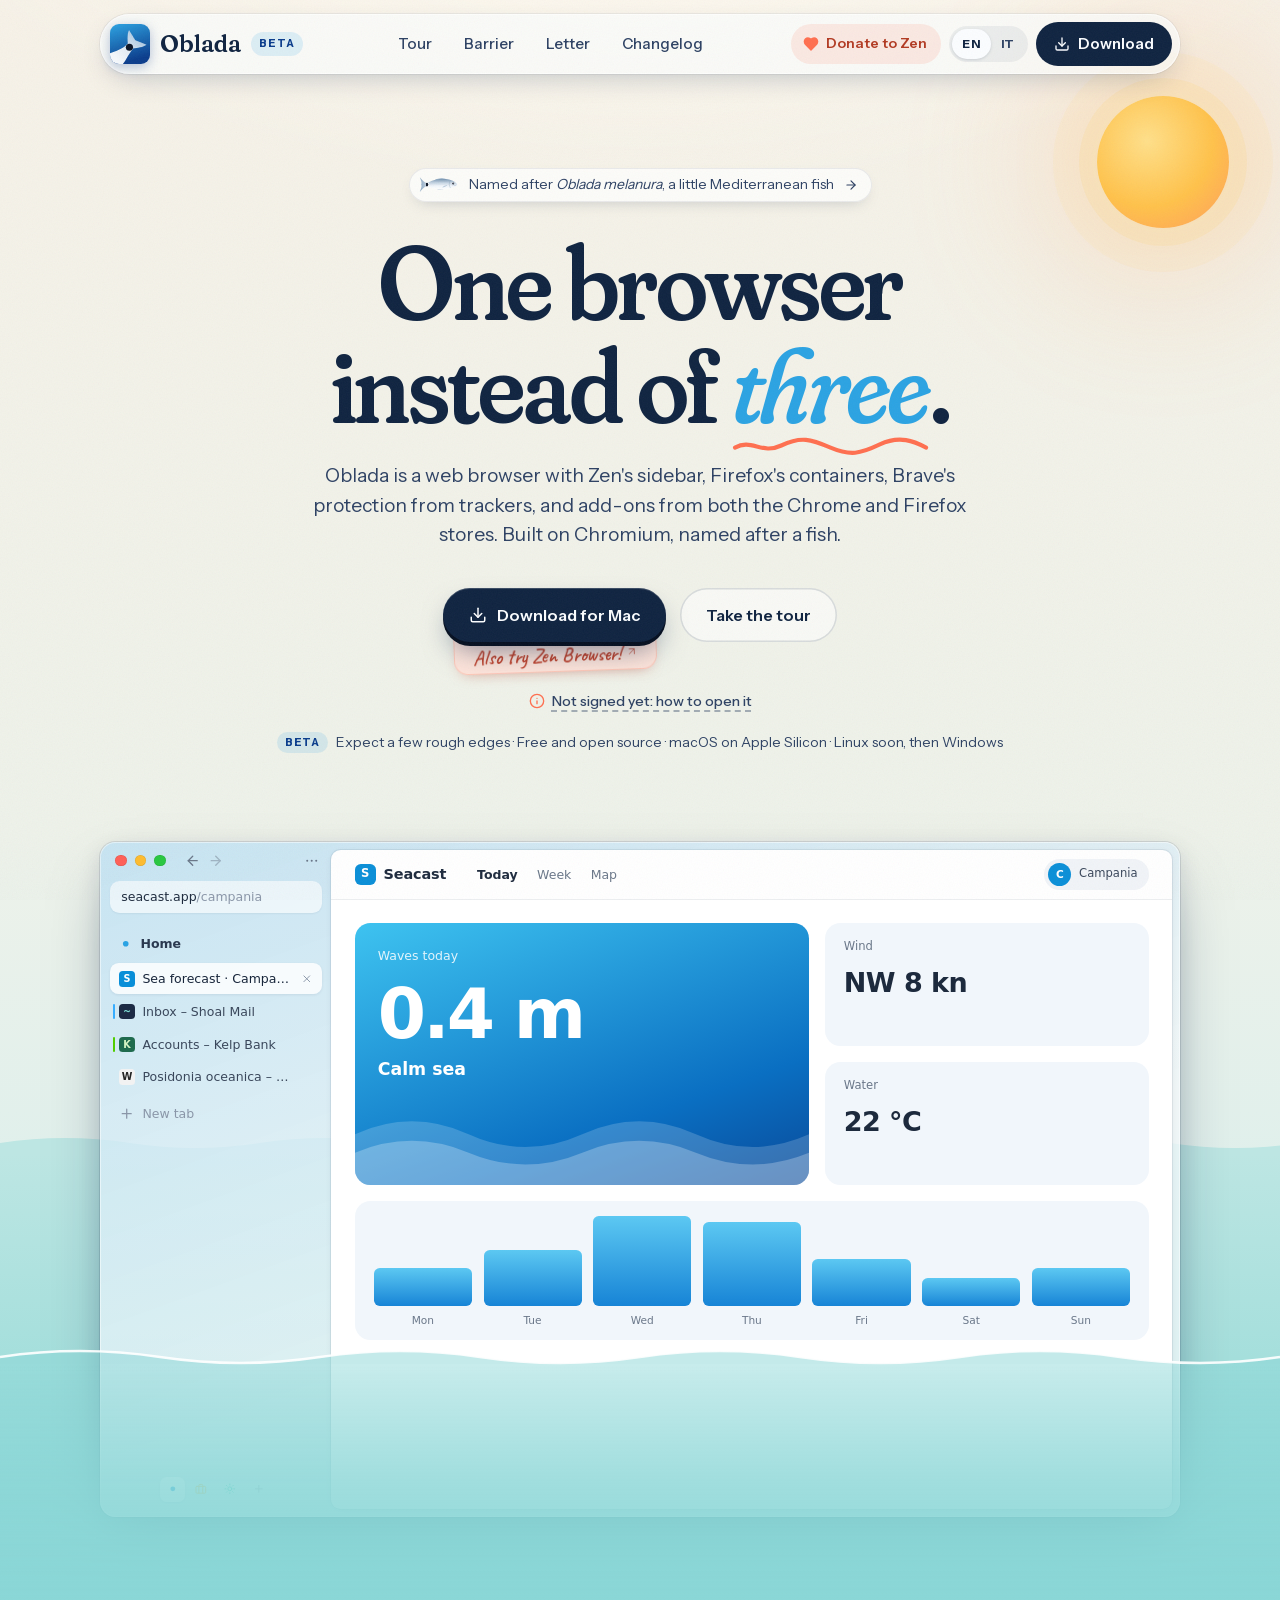
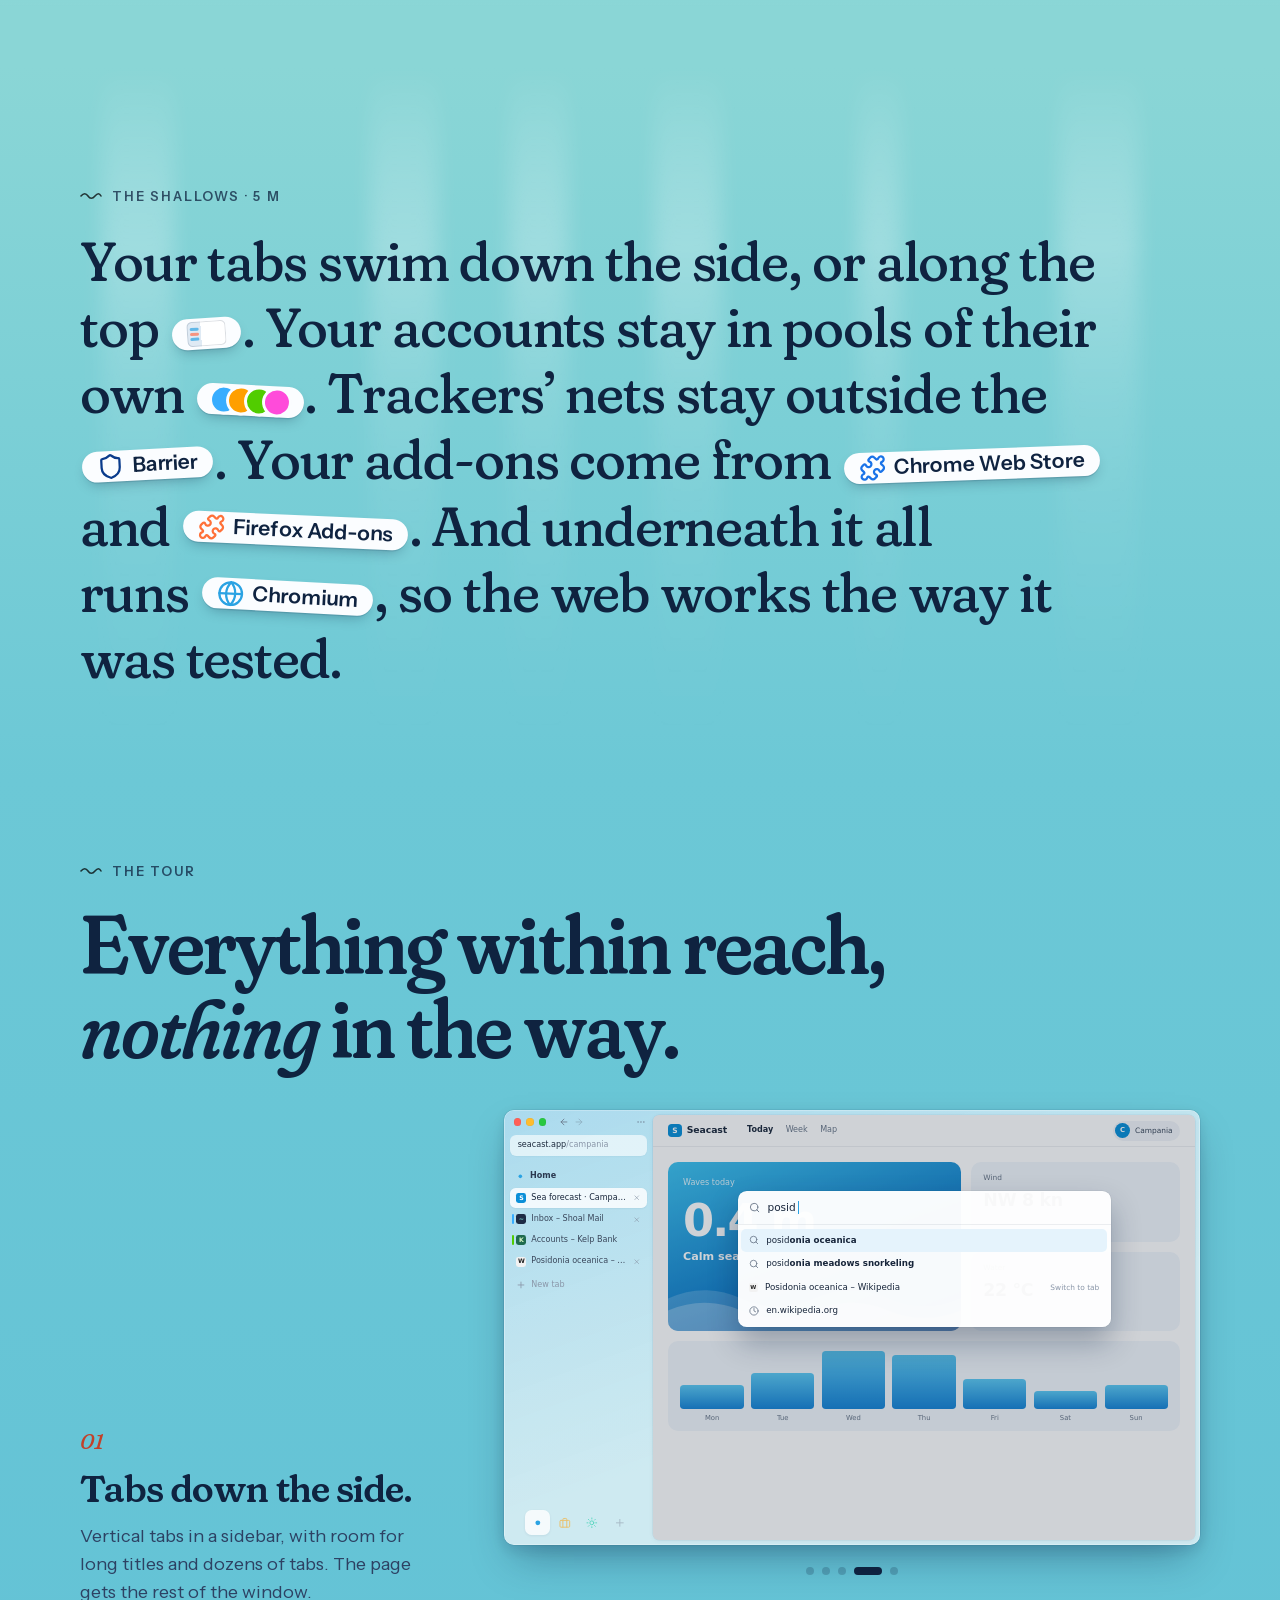
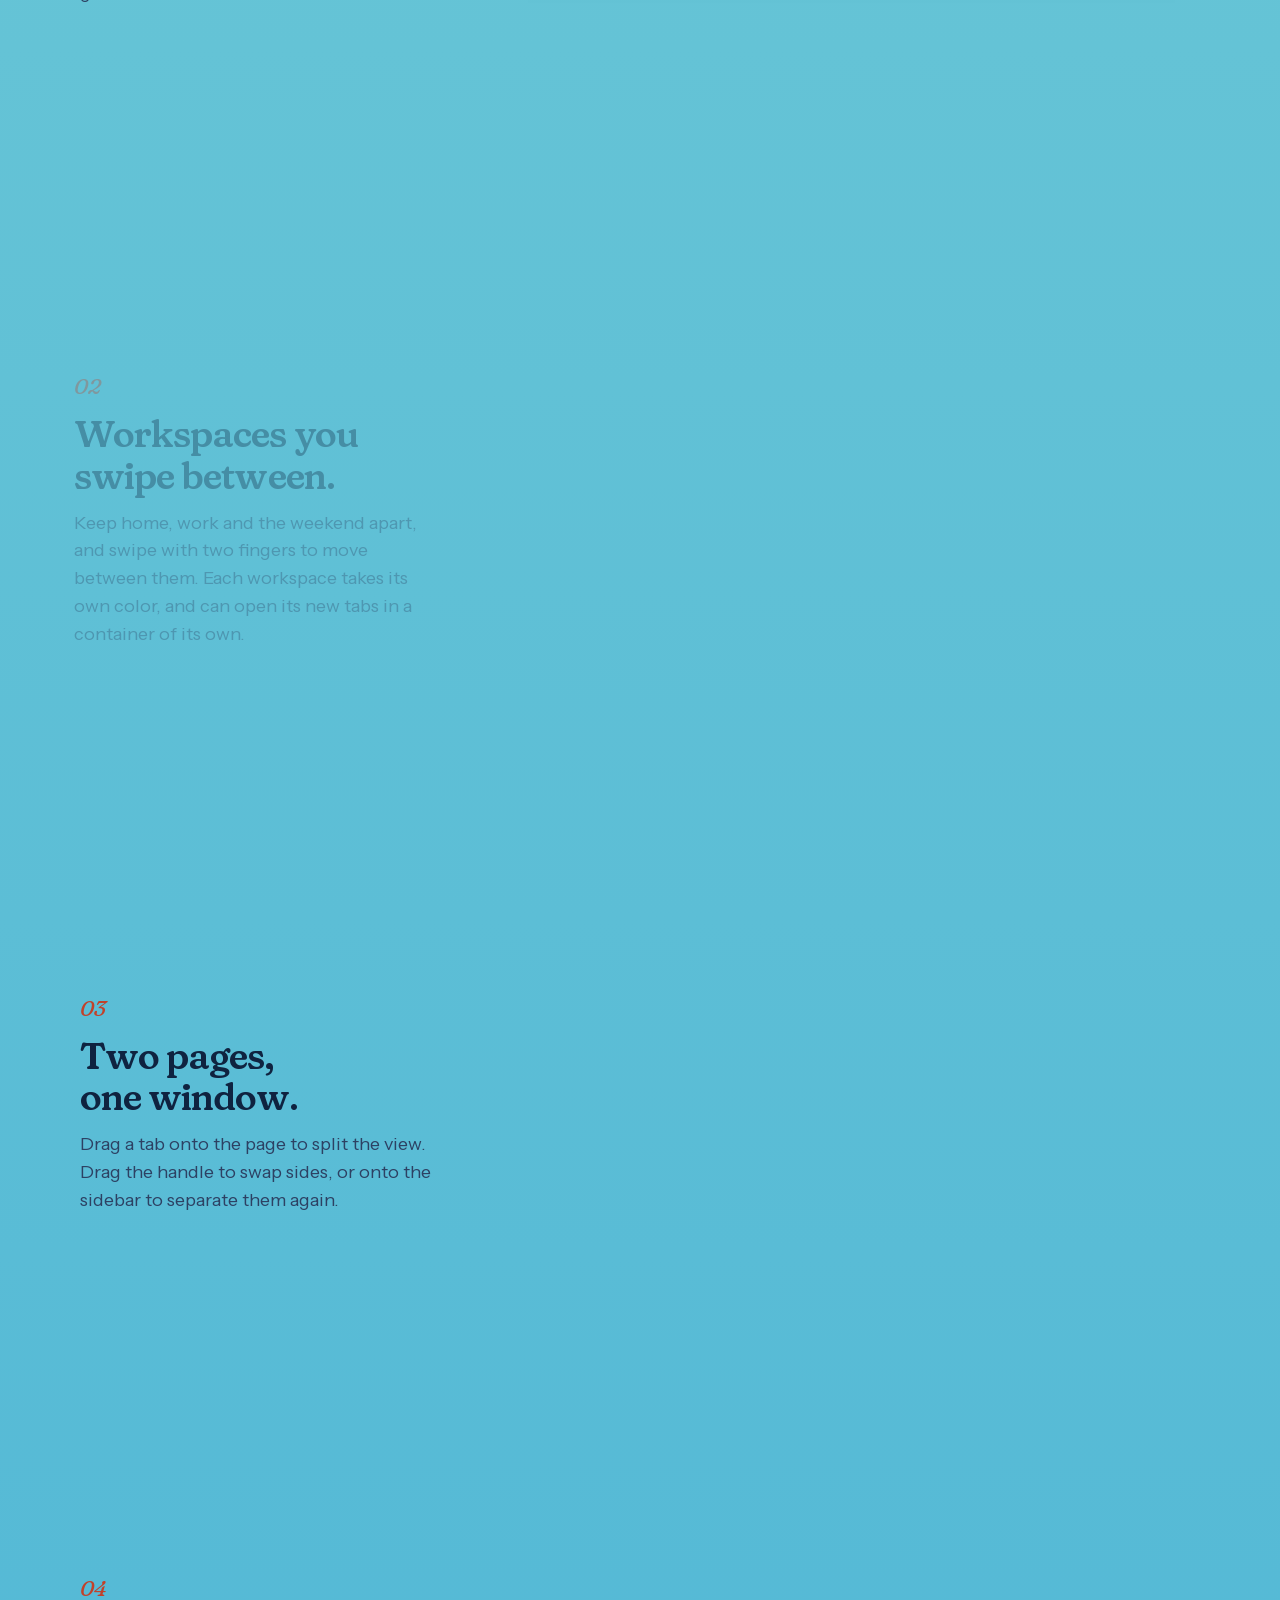
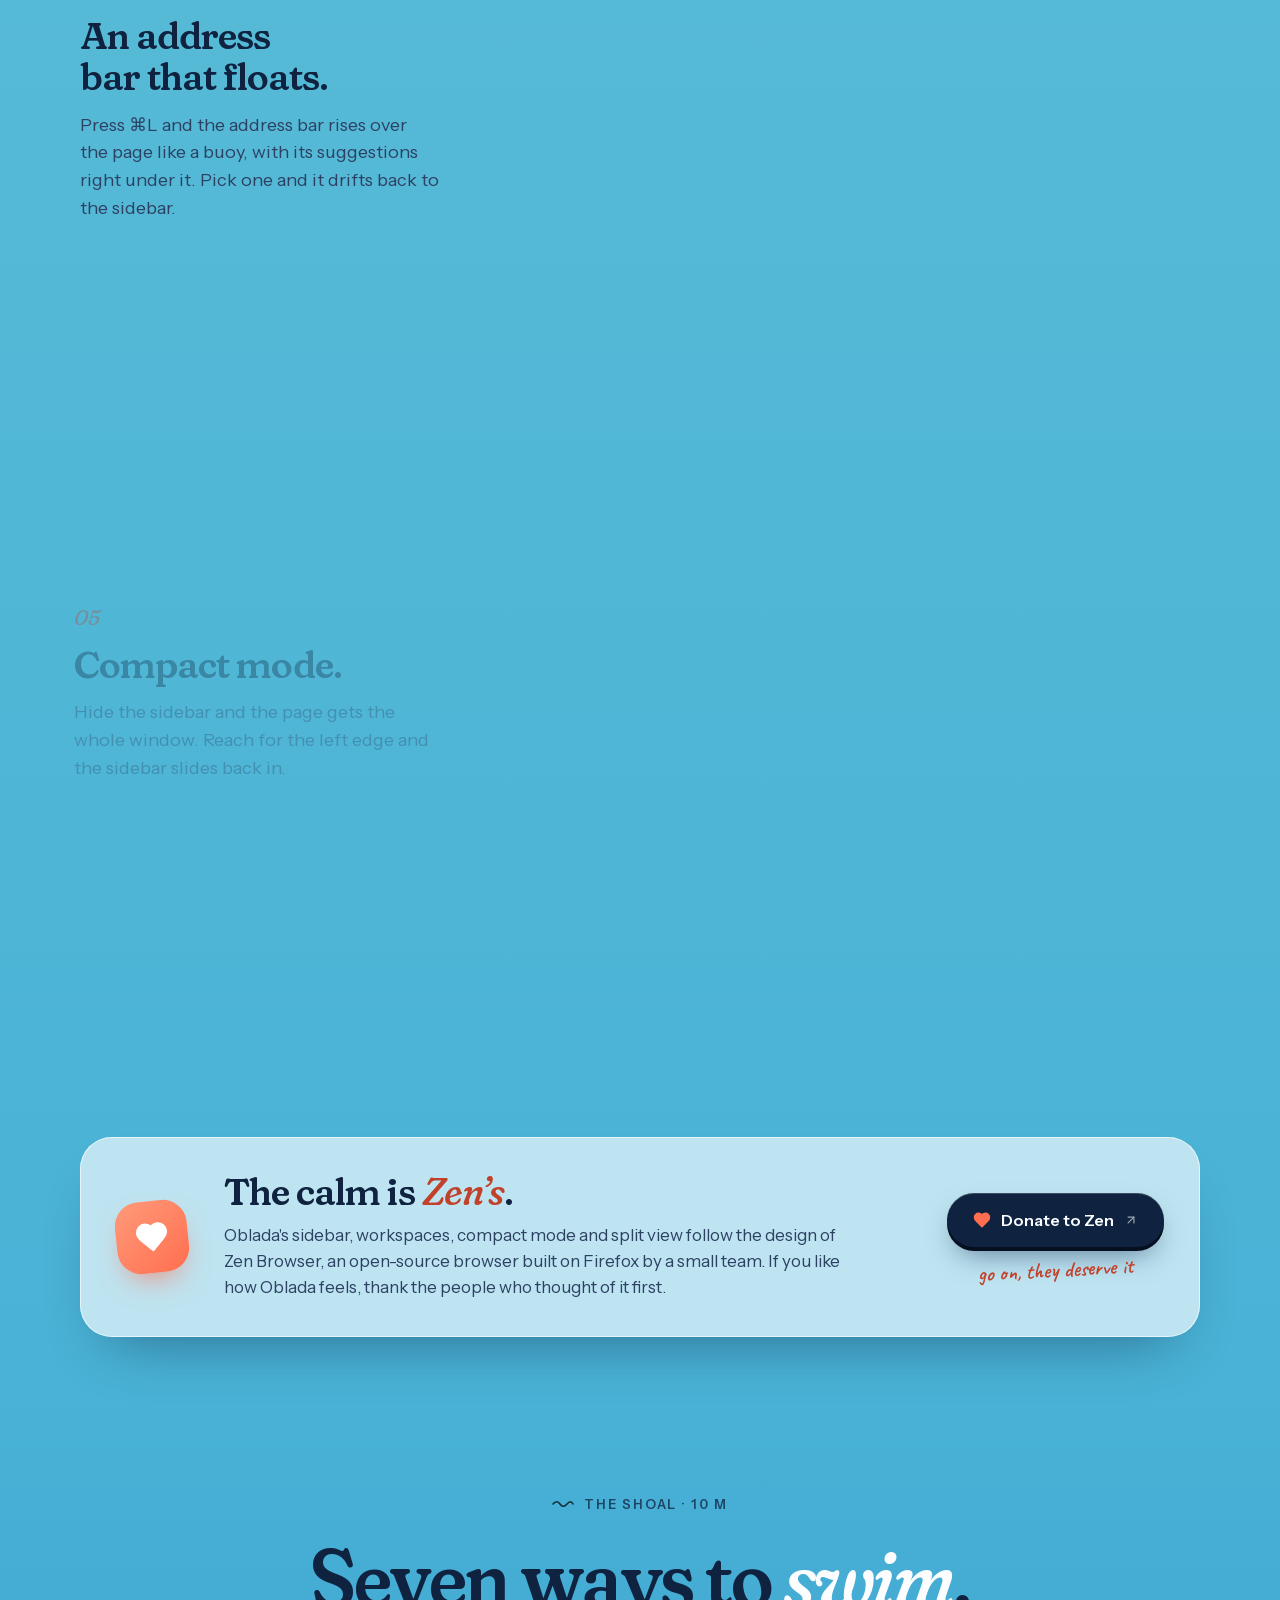
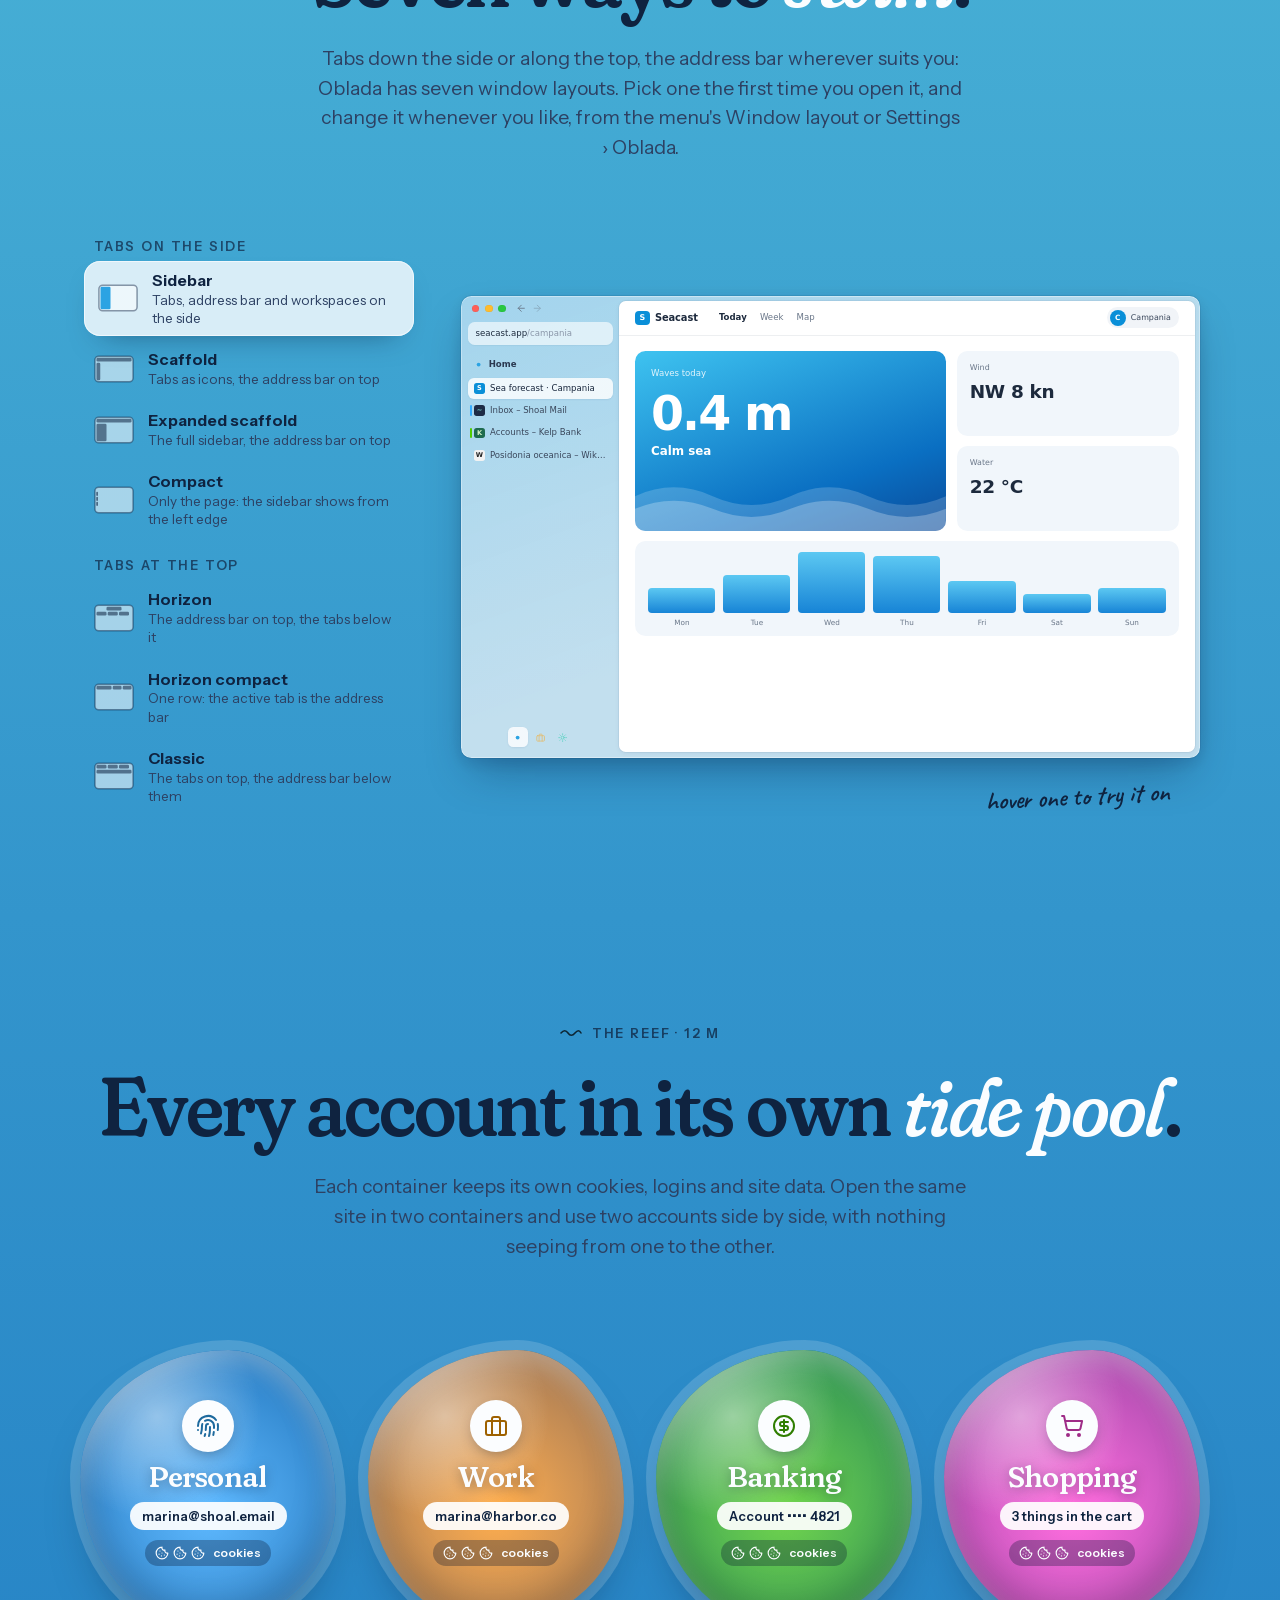
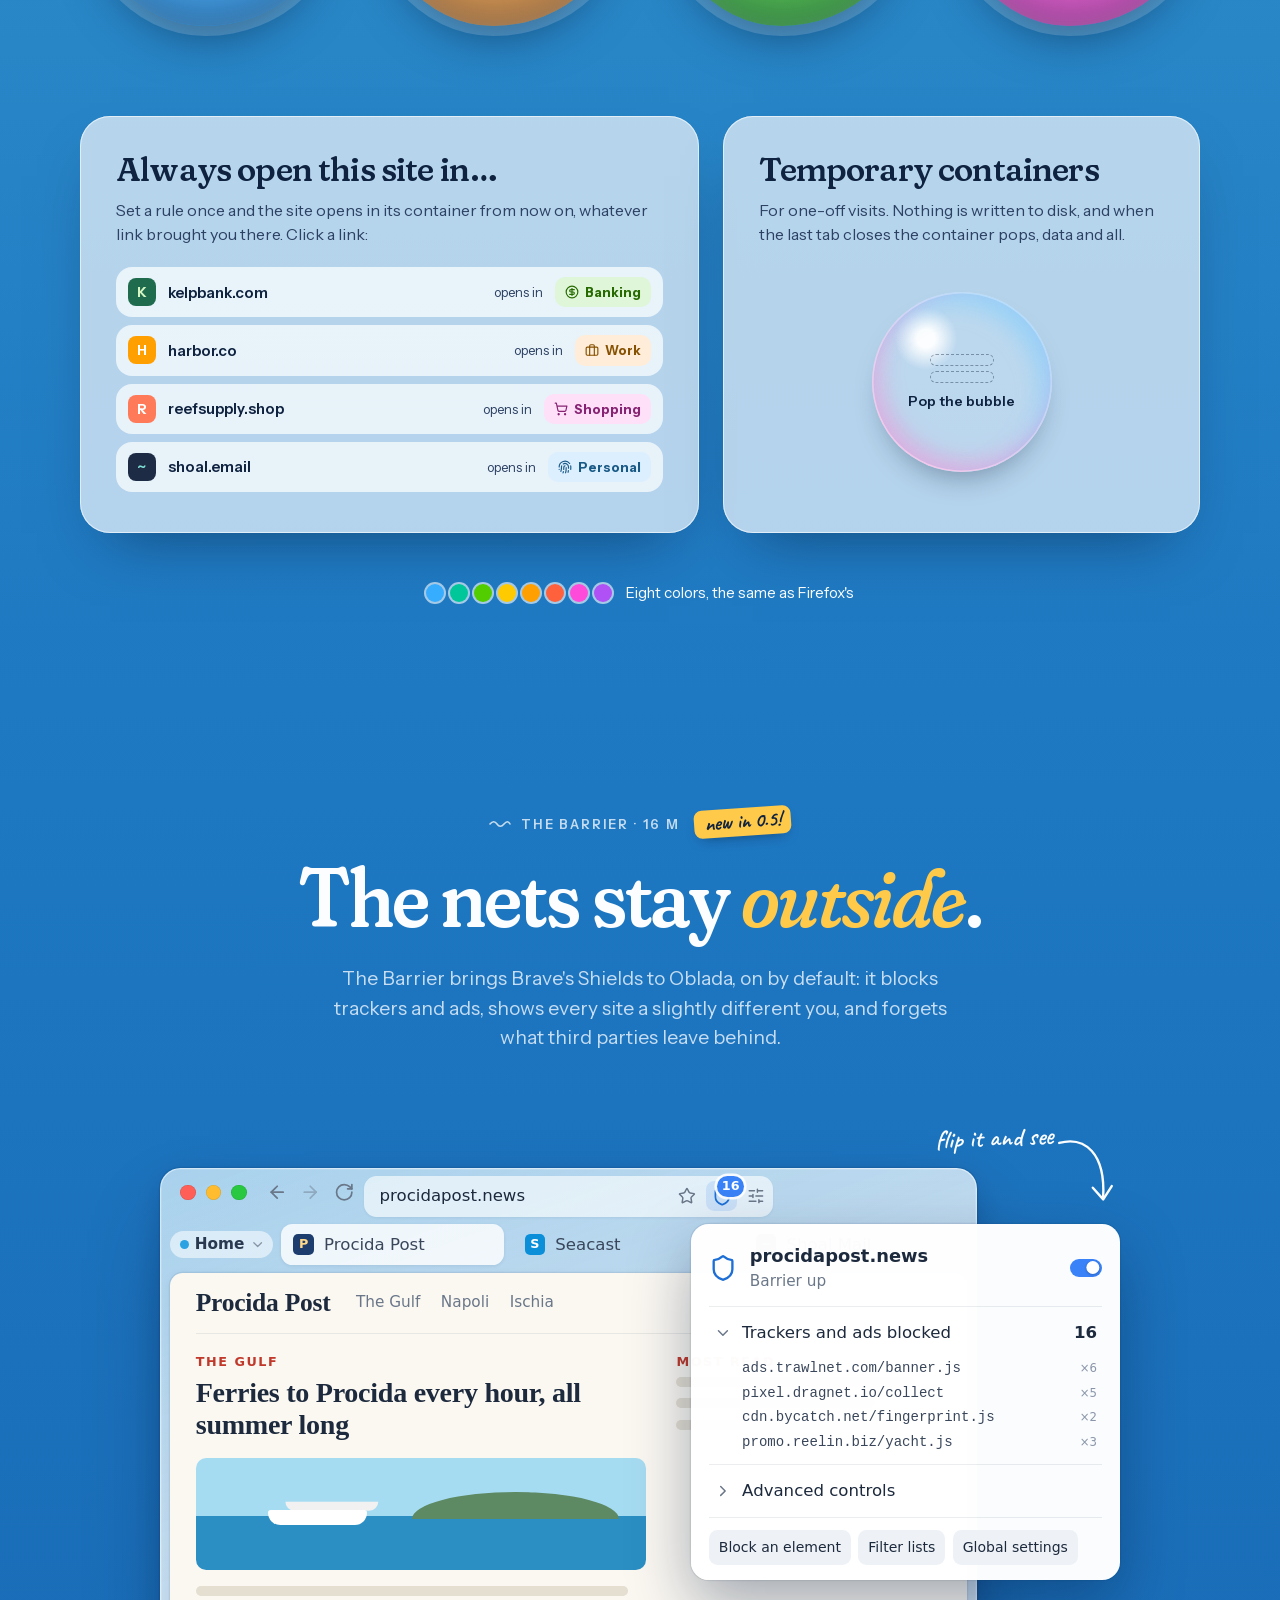
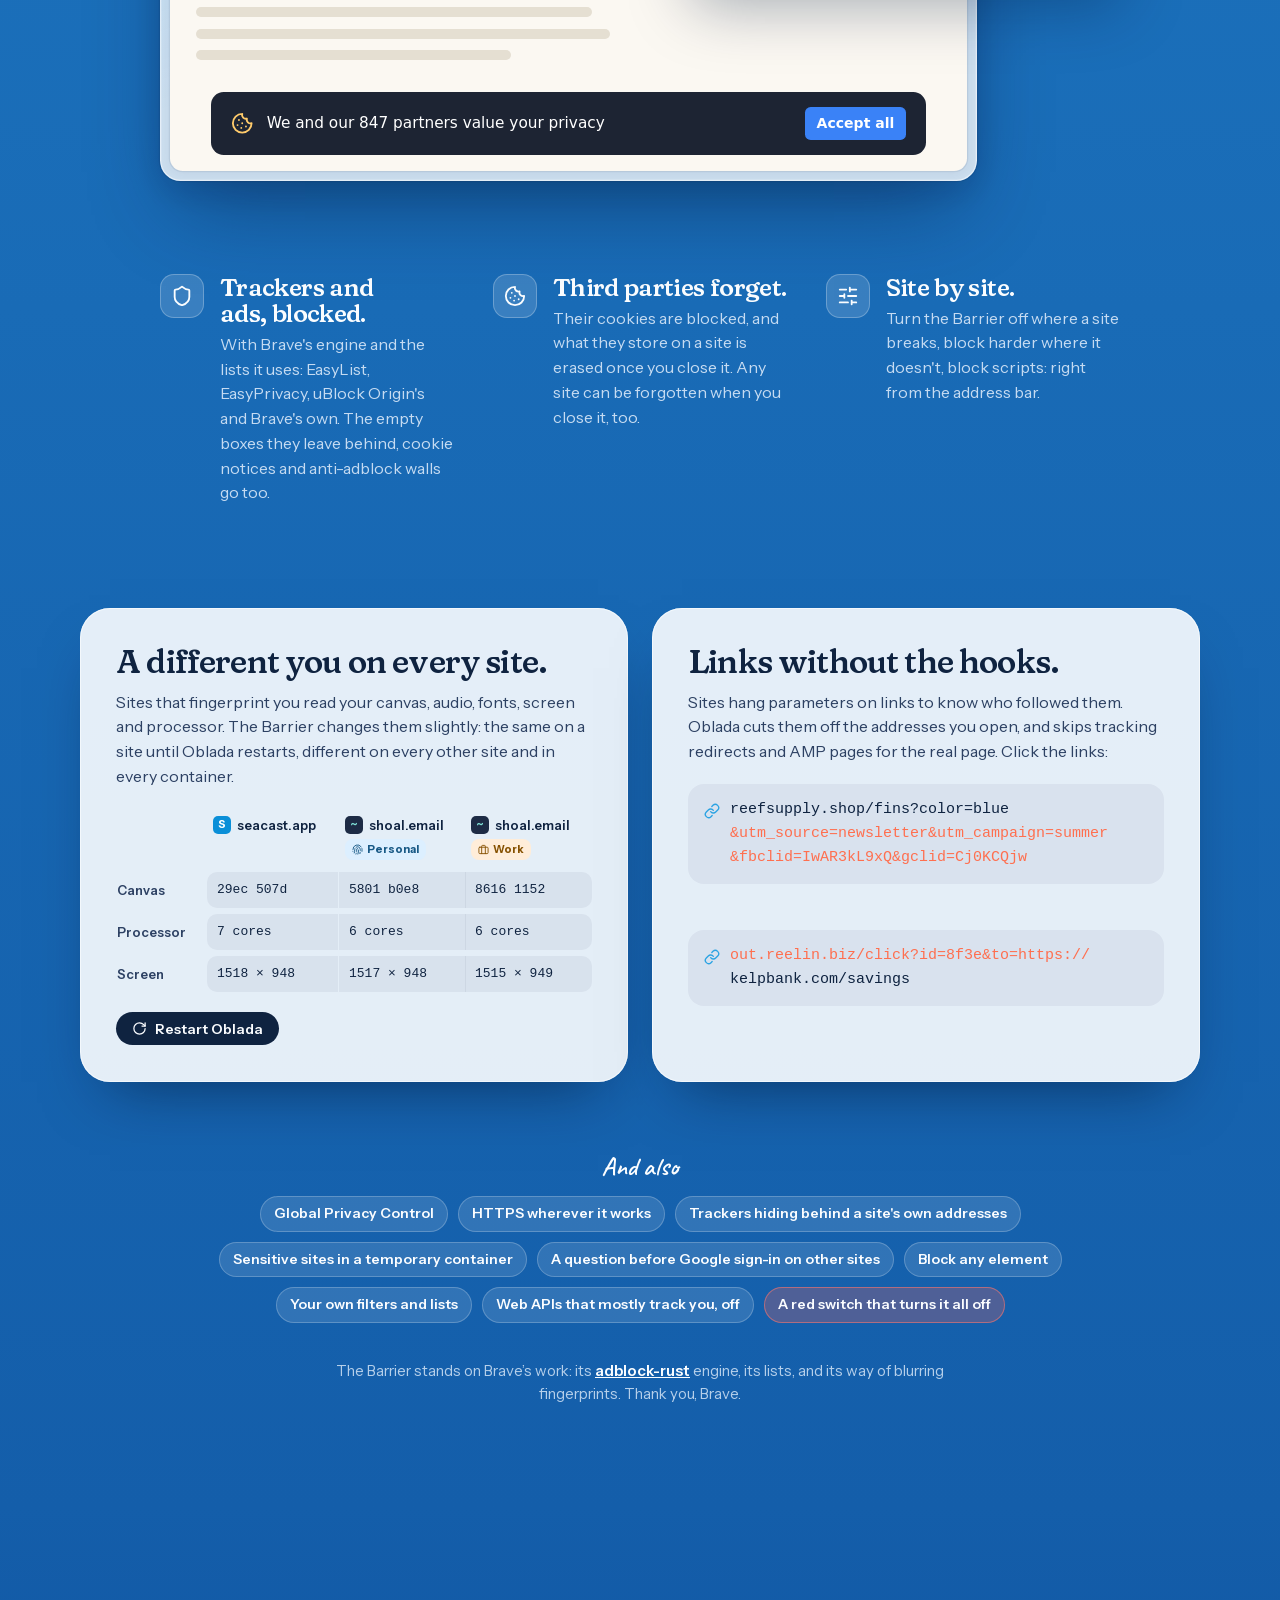
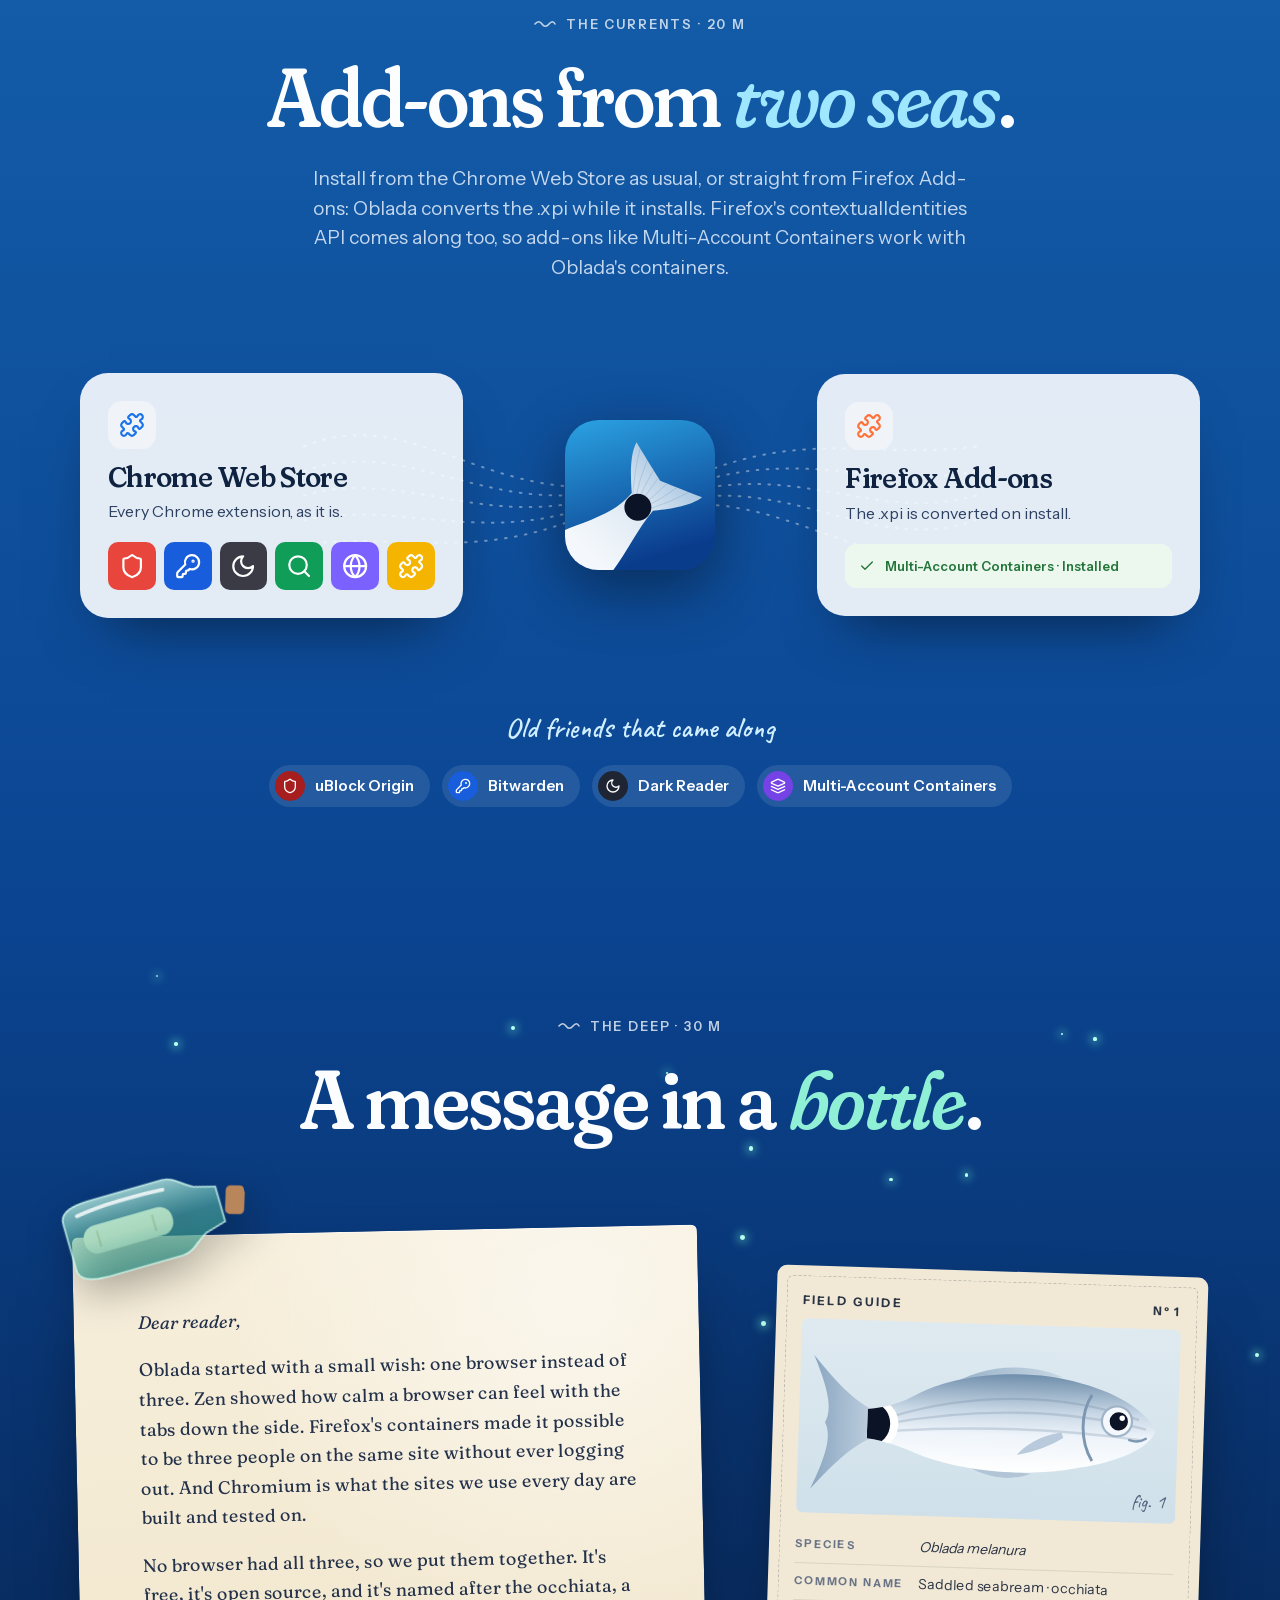
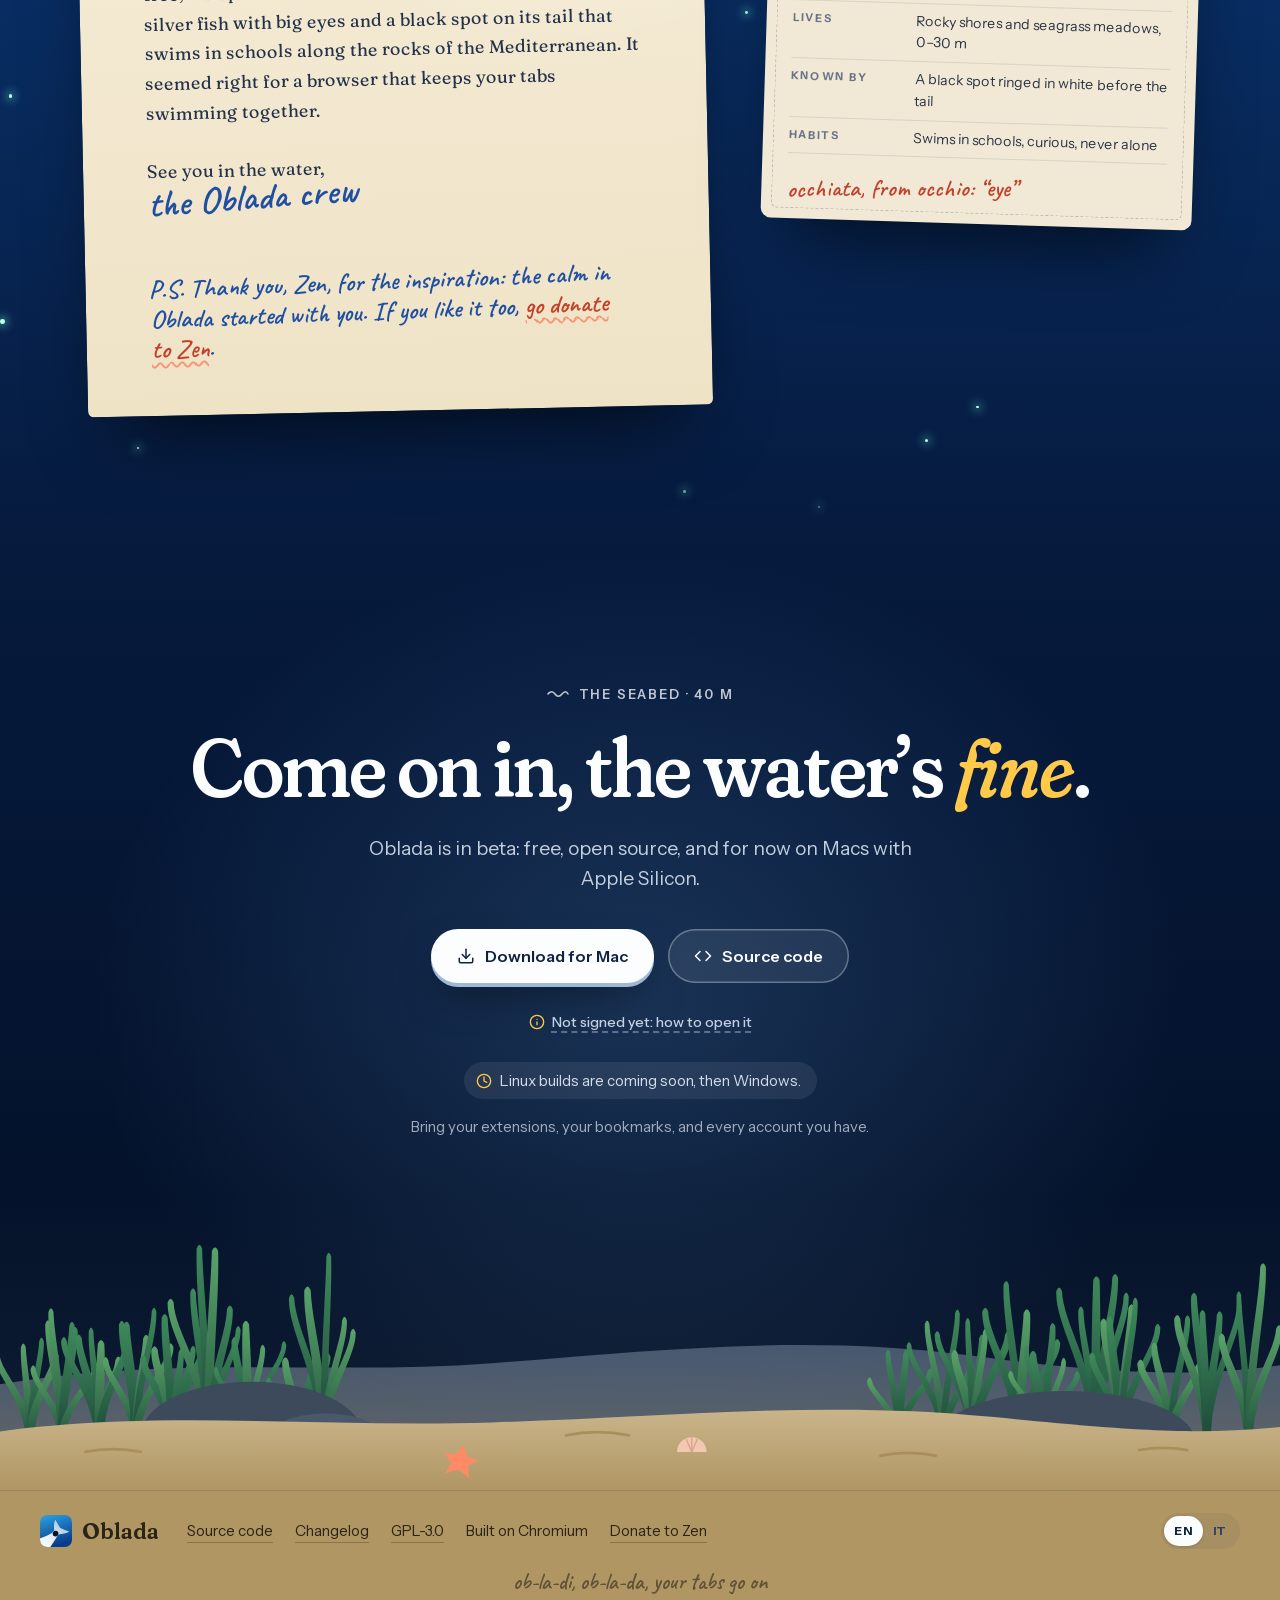
==== commit 27497a65: "Build of Oblada-Browser/website@263a56d" ====
--- a/index.html
+++ b/index.html
@@ -1 +1 @@
-<!DOCTYPE html><html lang="en" class="_9QN-6W_variable y8GLBW_variable _2zRBcW_variable"><head><meta charSet="utf-8"/><meta name="viewport" content="width=device-width, initial-scale=1"/><link rel="preload" href="/_next/static/media/54fc36028e2bb174-s.p.20jfceqj9zyw9.woff2" as="font" crossorigin="" type="font/woff2"/><link rel="preload" href="/_next/static/media/66b33cc02d8f8b9d-s.p.3slq8sz4zhb1g.woff2" as="font" crossorigin="" type="font/woff2"/><link rel="preload" href="/_next/static/media/6b186f06197624ff-s.p.171shbaxyastj.woff2" as="font" crossorigin="" type="font/woff2"/><link rel="preload" href="/_next/static/media/a85fe84266768609-s.p.0h6ig86gwutp4.woff2" as="font" crossorigin="" type="font/woff2"/><link rel="stylesheet" href="/_next/static/chunks/2nvlfapoufds_.css" data-precedence="next"/><link rel="stylesheet" href="/_next/static/chunks/0-wwvjopxj3g_.css" data-precedence="next"/><link rel="preload" as="script" fetchPriority="low" href="/_next/static/chunks/1x6obpmlu1_c2.js"/><script src="/_next/static/chunks/2r4s4h5xul1n-.js" async=""></script><script src="/_next/static/chunks/2khxl0v1q4i6n.js" async=""></script><script src="/_next/static/chunks/2alejdq4u0jg1.js" async=""></script><script src="/_next/static/chunks/turbopack-2c3mg3r-05n1w.js" async=""></script><script src="/_next/static/chunks/0umf92h1sb77c.js" async=""></script><script src="/_next/static/chunks/3to6veu3b85qw.js" async=""></script><script src="/_next/static/chunks/0uempnu7-i57g.js" async=""></script><meta name="next-size-adjust" content=""/><meta name="theme-color" content="#f7f2e8"/><title>Oblada — one browser instead of three</title><meta name="description" content="Now in beta: a Chromium web browser with Zen&#x27;s sidebar, Firefox&#x27;s containers, and add-ons from both the Chrome Web Store and Firefox Add-ons."/><meta name="application-name" content="Oblada"/><link rel="canonical" href="https://oblada-browser.github.io/"/><link rel="alternate" hrefLang="en" href="https://oblada-browser.github.io/"/><link rel="alternate" hrefLang="it" href="https://oblada-browser.github.io/it/"/><link rel="alternate" hrefLang="x-default" href="https://oblada-browser.github.io/"/><meta property="og:title" content="Oblada — one browser instead of three"/><meta property="og:description" content="Now in beta: a Chromium web browser with Zen&#x27;s sidebar, Firefox&#x27;s containers, and add-ons from both the Chrome Web Store and Firefox Add-ons."/><meta property="og:url" content="https://oblada-browser.github.io/"/><meta property="og:site_name" content="Oblada"/><meta property="og:locale" content="en_US"/><meta property="og:image" content="https://oblada-browser.github.io/card.png"/><meta property="og:image:type" content="image/png"/><meta property="og:image:width" content="1200"/><meta property="og:image:height" content="630"/><meta property="og:image:alt" content="Oblada — one browser instead of three"/><meta property="og:locale:alternate" content="it_IT"/><meta property="og:type" content="website"/><meta name="twitter:card" content="summary_large_image"/><meta name="twitter:title" content="Oblada — one browser instead of three"/><meta name="twitter:description" content="Now in beta: a Chromium web browser with Zen&#x27;s sidebar, Firefox&#x27;s containers, and add-ons from both the Chrome Web Store and Firefox Add-ons."/><meta name="twitter:image" content="https://oblada-browser.github.io/card.png"/><meta name="twitter:image:alt" content="Oblada — one browser instead of three"/><meta name="twitter:image:type" content="image/png"/><meta name="twitter:image:width" content="1200"/><meta name="twitter:image:height" content="630"/><link rel="icon" href="/icon.svg?icon.1d4a32yzn9dx0.svg" sizes="any" type="image/svg+xml"/><script src="/_next/static/chunks/0cz1d0mv5g_q7.js" noModule=""></script></head><body><div hidden=""><!--$--><!--/$--></div><header class="J3RBGq_nav"><a class="J3RBGq_brand" href="#top"><svg viewBox="100 100 824 824" aria-hidden="true" class="J3RBGq_logo"><defs><linearGradient id="nav-logo-sea" x1="0" y1="0" x2=".3" y2="1"><stop offset="0" stop-color="#2ba3e3"></stop><stop offset="1" stop-color="#0a3c8c"></stop></linearGradient><linearGradient id="nav-logo-silver" gradientUnits="userSpaceOnUse" x1="200" y1="800" x2="700" y2="300"><stop offset="0" stop-color="#f4f8fc"></stop><stop offset=".5" stop-color="#dfe9f3"></stop><stop offset="1" stop-color="#a3c3df"></stop></linearGradient><clipPath id="nav-logo-squircle"><rect x="100" y="100" width="824" height="824" rx="185"></rect></clipPath><clipPath id="nav-logo-fish"><path d="M -505.5 1072.5 L 3.4 754.8 C 27.1 739.9 51.9 726.8 77.3 715.0 C 103.6 702.8 130.5 692.0 157.5 681.6 C 185.6 670.8 213.8 660.4 241.7 649.1 C 270.0 637.7 298.1 625.4 325.2 611.3 C 352.0 597.3 378.0 581.3 402.0 562.9 C 425.7 544.7 447.6 524.0 466.8 501.1 C 461.4 431.3 452.9 293.7 492.8 222.8 C 546.9 313.8 600.4 397.9 622.7 433.6 C 661.7 449.3 753.8 487.4 852.9 524.9 C 789.9 576.5 652.9 592.0 583.2 598.9 C 562.3 623.8 542.7 650.0 524.3 676.9 C 505.5 704.6 487.8 733.0 470.3 761.6 C 452.4 791.1 434.7 820.8 416.2 849.9 C 397.4 879.4 377.8 908.5 356.4 936.1 C 335.1 963.7 311.9 989.9 286.5 1013.8 C 261.4 1037.4 234.0 1058.7 204.8 1077.0 L -303.9 1395.2 -505.5 1072.5 Z"></path></clipPath></defs><rect x="100" y="100" width="824" height="824" rx="185" fill="url(#nav-logo-sea)"></rect><g clip-path="url(#nav-logo-squircle)"><path d="M -505.5 1072.5 L 3.4 754.8 C 27.1 739.9 51.9 726.8 77.3 715.0 C 103.6 702.8 130.5 692.0 157.5 681.6 C 185.6 670.8 213.8 660.4 241.7 649.1 C 270.0 637.7 298.1 625.4 325.2 611.3 C 352.0 597.3 378.0 581.3 402.0 562.9 C 425.7 544.7 447.6 524.0 466.8 501.1 C 461.4 431.3 452.9 293.7 492.8 222.8 C 546.9 313.8 600.4 397.9 622.7 433.6 C 661.7 449.3 753.8 487.4 852.9 524.9 C 789.9 576.5 652.9 592.0 583.2 598.9 C 562.3 623.8 542.7 650.0 524.3 676.9 C 505.5 704.6 487.8 733.0 470.3 761.6 C 452.4 791.1 434.7 820.8 416.2 849.9 C 397.4 879.4 377.8 908.5 356.4 936.1 C 335.1 963.7 311.9 989.9 286.5 1013.8 C 261.4 1037.4 234.0 1058.7 204.8 1077.0 L -303.9 1395.2 -505.5 1072.5 Z" fill="url(#nav-logo-silver)"></path><g clip-path="url(#nav-logo-fish)" fill="none" stroke="#5f8fbf" stroke-opacity=".3" stroke-width="5" stroke-linecap="round"><path d="M 472.0 518.6 Q 480.6 377.6 513.0 256.5"></path><path d="M 486.3 530.6 Q 511.3 418.8 551.8 320.1"></path><path d="M 500.7 542.6 Q 539.3 455.5 586.1 375.2"></path><path d="M 515.0 554.7 Q 562.9 485.5 612.9 418.0"></path><path d="M 529.3 566.7 Q 597.7 510.0 661.2 449.2"></path><path d="M 543.7 578.7 Q 635.3 529.8 715.2 471.1"></path><path d="M 558.0 590.7 Q 679.1 552.1 780.6 497.0"></path></g><circle cx="500.3" cy="578.8" r="74" fill="#0b1426" clip-path="url(#nav-logo-fish)"></circle></g></svg><span>Oblada</span><small class="J3RBGq_beta" title="Oblada is in beta">beta</small></a><nav class="J3RBGq_links"><a href="#tour">Tour</a><a href="#letter">Letter</a><a href="/changelog/">Changelog</a></nav><a class="J3RBGq_zen" href="https://zen-browser.app/donate" target="_blank" rel="noopener" aria-label="Donate to Zen" title="Donate to Zen"><svg viewBox="0 0 24 24" width="16" height="16" fill="none" stroke="currentColor" stroke-width="2" stroke-linecap="round" stroke-linejoin="round" aria-hidden="true"><path d="M19 14c1.49-1.46 3-3.21 3-5.5A5.5 5.5 0 0 0 16.5 3c-1.76 0-3 .5-4.5 2-1.5-1.5-2.74-2-4.5-2A5.5 5.5 0 0 0 2 8.5c0 2.3 1.5 4.05 3 5.5l7 7Z"></path></svg><span>Donate to Zen</span></a><span class="J3RBGq_langs " aria-label="Language"><a hrefLang="en" aria-current="true" href="/">EN</a><a hrefLang="it" href="/it/">IT</a></span><a class="J3RBGq_download" href="https://github.com/Oblada-Browser/oblada/releases/latest/download/Oblada-silicon.dmg" aria-label="Download"><svg viewBox="0 0 24 24" width="16" height="16" fill="none" stroke="currentColor" stroke-width="2" stroke-linecap="round" stroke-linejoin="round" aria-hidden="true"><path d="M21 15v4a2 2 0 0 1-2 2H5a2 2 0 0 1-2-2v-4"></path><path d="m7 10 5 5 5-5"></path><path d="M12 15V3"></path></svg><span>Download</span></a></header><main><section class="i8YaKq_hero" id="top" data-depth="0"><div class="i8YaKq_sun" aria-hidden="true"></div><div class="i8YaKq_copy"><a href="#letter" class="i8YaKq_badge"><svg viewBox="0 0 200 92" aria-hidden="true" class="i8YaKq_badgeFish"><defs><linearGradient id="badge-fish-skin" x1="0" y1="0" x2="0" y2="1"><stop offset="0" stop-color="#6f8eab"></stop><stop offset=".38" stop-color="#c9d8e6"></stop><stop offset=".62" stop-color="#eef4fa"></stop><stop offset="1" stop-color="#ffffff"></stop></linearGradient><linearGradient id="badge-fish-fin" x1="0" y1="0" x2="1" y2="0"><stop offset="0" stop-color="#8aa6c0"></stop><stop offset="1" stop-color="#c3d3e2"></stop></linearGradient><clipPath id="badge-fish-clip"><path d="M34 38.5 C44 37.5 52 35 62 29 C82 18 120 13 150 21 C172 26 188 37 191 46 C188 55 172 63 150 67 C120 74 84 70 64 63 C54 59 44 55.5 34 54.5 Z"></path></clipPath></defs><path d="M78 25 C92 14 118 9 140 18 C120 17 100 20 84 27 Z" fill="url(#badge-fish-fin)" opacity=".85"></path><path d="M86 66 C98 74 112 76 124 71 C110 70 98 68 88 63 Z" fill="#a9bed2" opacity=".8"></path><path d="M40 40 C28 36 18 26 4 10 C12 28 15 39 11 46.5 C15 54 12 65 4 83 C18 67 28 57 40 53 Z" fill="url(#badge-fish-fin)"></path><path d="M34 38.5 C44 37.5 52 35 62 29 C82 18 120 13 150 21 C172 26 188 37 191 46 C188 55 172 63 150 67 C120 74 84 70 64 63 C54 59 44 55.5 34 54.5 Z" fill="url(#badge-fish-skin)"></path><g clip-path="url(#badge-fish-clip)"><g fill="none" stroke="#56718c" stroke-opacity=".22" stroke-width="1.3"><path d="M48 42 C90 28 140 26 182 40"></path><path d="M46 46 C92 36 142 35 186 45"></path><path d="M48 50 C92 46 140 46 184 51"></path></g><ellipse cx="38" cy="46.5" rx="13" ry="13.5" fill="#ffffff"></ellipse><ellipse cx="37" cy="46.5" rx="9.5" ry="11" fill="#0b1426"></ellipse></g><path d="M156 27 C150 37 150 52 157 63" fill="none" stroke="#7d97b0" stroke-width="1.6"></path><path d="M140 48 C128 50 120 56 116 61 C126 59 135 55 141 51 Z" fill="#b8cadb"></path><circle cx="170" cy="41" r="8.2" fill="#f4f8fc" stroke="#9fb4c8" stroke-width="1.2"></circle><circle cx="171" cy="41" r="5" fill="#0b1426"></circle><circle cx="172.8" cy="39.2" r="1.5" fill="#ffffff"></circle><path d="M186 50 C183 52 180 52 177 51" fill="none" stroke="#7d97b0" stroke-width="1.3" stroke-linecap="round"></path></svg><span>Named after <i>Oblada melanura</i>, a little Mediterranean fish</span><svg viewBox="0 0 24 24" width="16" height="16" fill="none" stroke="currentColor" stroke-width="2" stroke-linecap="round" stroke-linejoin="round" aria-hidden="true"><path d="M5 12h14"></path><path d="m12 5 7 7-7 7"></path></svg></a><h1>One browser instead of <em>three</em>.</h1><p class="lede">Oblada is a web browser with Zen&#x27;s sidebar, Firefox&#x27;s containers, and add-ons from both the Chrome and Firefox stores. Built on Chromium, named after a fish.</p><div class="i8YaKq_actions"><span class="i8YaKq_download"><a class="btn btn-primary" href="https://github.com/Oblada-Browser/oblada/releases/latest/download/Oblada-silicon.dmg"><svg viewBox="0 0 24 24" width="16" height="16" fill="none" stroke="currentColor" stroke-width="2" stroke-linecap="round" stroke-linejoin="round" aria-hidden="true"><path d="M21 15v4a2 2 0 0 1-2 2H5a2 2 0 0 1-2-2v-4"></path><path d="m7 10 5 5 5-5"></path><path d="M12 15V3"></path></svg>Download for Mac</a><a class="i8YaKq_peek" href="https://zen-browser.app" target="_blank" rel="noopener">Also try Zen Browser!<svg viewBox="0 0 24 24" width="16" height="16" fill="none" stroke="currentColor" stroke-width="2" stroke-linecap="round" stroke-linejoin="round" aria-hidden="true"><path d="M7 7h10v10"></path><path d="M7 17 17 7"></path></svg></a></span><a class="btn btn-ghost" href="#tour">Take the tour</a></div><button type="button" class="smzwDW_button i8YaKq_unsigned" popoverTarget="unsigned-hero"><svg viewBox="0 0 24 24" width="16" height="16" fill="none" stroke="currentColor" stroke-width="2" stroke-linecap="round" stroke-linejoin="round" aria-hidden="true"><circle cx="12" cy="12" r="10"></circle><path d="M12 16v-4M12 8h.01"></path></svg>Not signed yet: how to open it</button><div id="unsigned-hero" popover="auto" role="dialog" aria-labelledby="unsigned-hero-title" class="smzwDW_card"><button type="button" class="smzwDW_close" popoverTarget="unsigned-hero" popoverTargetAction="hide" aria-label="Close"><svg viewBox="0 0 24 24" width="16" height="16" fill="none" stroke="currentColor" stroke-width="2" stroke-linecap="round" stroke-linejoin="round" aria-hidden="true"><path d="M18 6 6 18M6 6l12 12"></path></svg></button><h3 id="unsigned-hero-title">Not signed, for now</h3><p>Oblada isn&#x27;t signed by a registered Apple developer or notarized yet. It will be soon: until then, macOS stops it the first time you open it. To let it through:</p><ol><li>Open the <b>.dmg</b> and drag Oblada to Applications.</li><li>Open Oblada, and close the warning macOS shows you.</li><li>Go to System Settings › Privacy &amp; Security, scroll down and click<!-- --> <b>Open Anyway</b>.</li></ol><p class="smzwDW_damaged">If macOS says the app is damaged, run this in Terminal instead:</p><code>xattr -dr com.apple.quarantine /Applications/Oblada.app</code></div><p class="i8YaKq_fine"><span class="i8YaKq_part"><span class="i8YaKq_beta">Beta</span>Expect a few rough edges</span> · <span class="i8YaKq_part">Free and open source</span> · <span class="i8YaKq_part">macOS on Apple Silicon</span> · <span class="i8YaKq_part">Linux soon, then Windows</span></p></div><div class="i8YaKq_stage"><div class="i8YaKq_horizon" aria-hidden="true"></div><div class="i8YaKq_float"><div class="V73e3G_frame" role="group" aria-label="Oblada&#x27;s window"><div class="V73e3G_window" style="--ws:#2ba3e3"><aside class="V73e3G_sidebar"><div class="V73e3G_titlebar"><span class="V73e3G_lights"><i></i><i></i><i></i></span><svg viewBox="0 0 24 24" width="16" height="16" fill="none" stroke="currentColor" stroke-width="2" stroke-linecap="round" stroke-linejoin="round" aria-hidden="true"><path d="m12 19-7-7 7-7"></path><path d="M19 12H5"></path></svg><svg viewBox="0 0 24 24" width="16" height="16" fill="none" stroke="currentColor" stroke-width="2" stroke-linecap="round" stroke-linejoin="round" aria-hidden="true"><path d="M5 12h14"></path><path d="m12 5 7 7-7 7"></path></svg><svg viewBox="0 0 24 24" width="16" height="16" fill="none" stroke="currentColor" stroke-width="2" stroke-linecap="round" stroke-linejoin="round" aria-hidden="true" class="V73e3G_more"><circle cx="5" cy="12" r="1.6" fill="currentColor" stroke="none"></circle><circle cx="12" cy="12" r="1.6" fill="currentColor" stroke="none"></circle><circle cx="19" cy="12" r="1.6" fill="currentColor" stroke="none"></circle></svg></div><div class="V73e3G_url"><span class="V73e3G_host">seacast.app<span>/campania</span></span></div><div class="V73e3G_spaces"><div class="V73e3G_track" style="transform:translateX(0%)"><div class="V73e3G_space" aria-hidden="false"><div class="V73e3G_spaceName" style="--c:#2ba3e3"><svg viewBox="0 0 24 24" width="16" height="16" fill="none" stroke="currentColor" stroke-width="2" stroke-linecap="round" stroke-linejoin="round" aria-hidden="true"><circle cx="12" cy="12" r="5" fill="currentColor" stroke="none"></circle></svg><span>Home</span></div><button type="button" class="V73e3G_tab" data-active="true" tabindex="0"><span class="V73e3G_favicon" style="background:#0a8fd8;color:#fff"><b>S</b></span><span class="V73e3G_title">Sea forecast · Campania</span><svg viewBox="0 0 24 24" width="16" height="16" fill="none" stroke="currentColor" stroke-width="2" stroke-linecap="round" stroke-linejoin="round" aria-hidden="true" class="V73e3G_close"><path d="M18 6 6 18M6 6l12 12"></path></svg></button><button type="button" class="V73e3G_tab" style="--c:#37adff" tabindex="0"><i class="V73e3G_bar"></i><span class="V73e3G_favicon" style="background:#1d2b45;color:#7fe0d6"><b>~</b></span><span class="V73e3G_title">Inbox – Shoal Mail</span><svg viewBox="0 0 24 24" width="16" height="16" fill="none" stroke="currentColor" stroke-width="2" stroke-linecap="round" stroke-linejoin="round" aria-hidden="true" class="V73e3G_close"><path d="M18 6 6 18M6 6l12 12"></path></svg></button><button type="button" class="V73e3G_tab" style="--c:#51cd00" tabindex="0"><i class="V73e3G_bar"></i><span class="V73e3G_favicon" style="background:#1f6b4e;color:#d6f5c4"><b>K</b></span><span class="V73e3G_title">Accounts – Kelp Bank</span><svg viewBox="0 0 24 24" width="16" height="16" fill="none" stroke="currentColor" stroke-width="2" stroke-linecap="round" stroke-linejoin="round" aria-hidden="true" class="V73e3G_close"><path d="M18 6 6 18M6 6l12 12"></path></svg></button><button type="button" class="V73e3G_tab" tabindex="0"><span class="V73e3G_favicon" style="background:#f2f2f2;color:#222"><b>W</b></span><span class="V73e3G_title">Posidonia oceanica – Wikipedia</span><svg viewBox="0 0 24 24" width="16" height="16" fill="none" stroke="currentColor" stroke-width="2" stroke-linecap="round" stroke-linejoin="round" aria-hidden="true" class="V73e3G_close"><path d="M18 6 6 18M6 6l12 12"></path></svg></button><div class="V73e3G_newTab"><svg viewBox="0 0 24 24" width="16" height="16" fill="none" stroke="currentColor" stroke-width="2" stroke-linecap="round" stroke-linejoin="round" aria-hidden="true"><path d="M5 12h14M12 5v14"></path></svg><span>New tab</span></div></div><div class="V73e3G_space" aria-hidden="true"><div class="V73e3G_spaceName" style="--c:#ff9f00"><svg viewBox="0 0 24 24" width="16" height="16" fill="none" stroke="currentColor" stroke-width="2" stroke-linecap="round" stroke-linejoin="round" aria-hidden="true"><rect x="2" y="7" width="20" height="14" rx="2"></rect><path d="M16 21V5a2 2 0 0 0-2-2h-4a2 2 0 0 0-2 2v16"></path></svg><span>Work</span></div><button type="button" class="V73e3G_tab" style="--c:#ff9f00" tabindex="0"><i class="V73e3G_bar"></i><span class="V73e3G_favicon" style="background:#1d2b45;color:#7fe0d6"><b>~</b></span><span class="V73e3G_title">Inbox – Shoal Mail</span><svg viewBox="0 0 24 24" width="16" height="16" fill="none" stroke="currentColor" stroke-width="2" stroke-linecap="round" stroke-linejoin="round" aria-hidden="true" class="V73e3G_close"><path d="M18 6 6 18M6 6l12 12"></path></svg></button><button type="button" class="V73e3G_tab" style="--c:#ff9f00" tabindex="0"><i class="V73e3G_bar"></i><span class="V73e3G_favicon" style="background:#ffe1a8;color:#8a4b00"><b>D</b></span><span class="V73e3G_title">Quarterly plan – Docks</span><svg viewBox="0 0 24 24" width="16" height="16" fill="none" stroke="currentColor" stroke-width="2" stroke-linecap="round" stroke-linejoin="round" aria-hidden="true" class="V73e3G_close"><path d="M18 6 6 18M6 6l12 12"></path></svg></button><button type="button" class="V73e3G_tab" tabindex="0"><span class="V73e3G_favicon" style="background:#0a8fd8;color:#fff"><b>S</b></span><span class="V73e3G_title">Sea forecast · Campania</span><svg viewBox="0 0 24 24" width="16" height="16" fill="none" stroke="currentColor" stroke-width="2" stroke-linecap="round" stroke-linejoin="round" aria-hidden="true" class="V73e3G_close"><path d="M18 6 6 18M6 6l12 12"></path></svg></button><div class="V73e3G_newTab"><svg viewBox="0 0 24 24" width="16" height="16" fill="none" stroke="currentColor" stroke-width="2" stroke-linecap="round" stroke-linejoin="round" aria-hidden="true"><path d="M5 12h14M12 5v14"></path></svg><span>New tab</span></div></div><div class="V73e3G_space" aria-hidden="true"><div class="V73e3G_spaceName" style="--c:#00c79a"><svg viewBox="0 0 24 24" width="16" height="16" fill="none" stroke="currentColor" stroke-width="2" stroke-linecap="round" stroke-linejoin="round" aria-hidden="true"><circle cx="12" cy="12" r="4"></circle><path d="M12 2v2M12 20v2M4.93 4.93l1.41 1.41M17.66 17.66l1.41 1.41M2 12h2M20 12h2M6.34 17.66l-1.41 1.41M19.07 4.93l-1.41 1.41"></path></svg><span>Weekend</span></div><button type="button" class="V73e3G_tab" style="--c:#ff4bda" tabindex="0"><i class="V73e3G_bar"></i><span class="V73e3G_favicon" style="background:#ff7a59;color:#fff"><b>R</b></span><span class="V73e3G_title">Fins &amp; masks – Reef Supply</span><svg viewBox="0 0 24 24" width="16" height="16" fill="none" stroke="currentColor" stroke-width="2" stroke-linecap="round" stroke-linejoin="round" aria-hidden="true" class="V73e3G_close"><path d="M18 6 6 18M6 6l12 12"></path></svg></button><button type="button" class="V73e3G_tab" tabindex="0"><span class="V73e3G_favicon" style="background:#f2f2f2;color:#222"><b>W</b></span><span class="V73e3G_title">Posidonia oceanica – Wikipedia</span><svg viewBox="0 0 24 24" width="16" height="16" fill="none" stroke="currentColor" stroke-width="2" stroke-linecap="round" stroke-linejoin="round" aria-hidden="true" class="V73e3G_close"><path d="M18 6 6 18M6 6l12 12"></path></svg></button><button type="button" class="V73e3G_tab" tabindex="0"><span class="V73e3G_favicon" style="background:#0a8fd8;color:#fff"><b>S</b></span><span class="V73e3G_title">Sea forecast · Campania</span><svg viewBox="0 0 24 24" width="16" height="16" fill="none" stroke="currentColor" stroke-width="2" stroke-linecap="round" stroke-linejoin="round" aria-hidden="true" class="V73e3G_close"><path d="M18 6 6 18M6 6l12 12"></path></svg></button><div class="V73e3G_newTab"><svg viewBox="0 0 24 24" width="16" height="16" fill="none" stroke="currentColor" stroke-width="2" stroke-linecap="round" stroke-linejoin="round" aria-hidden="true"><path d="M5 12h14M12 5v14"></path></svg><span>New tab</span></div></div></div></div><div class="V73e3G_switcher"><button type="button" data-active="true" style="--c:#2ba3e3" aria-label="Home" tabindex="0"><svg viewBox="0 0 24 24" width="16" height="16" fill="none" stroke="currentColor" stroke-width="2" stroke-linecap="round" stroke-linejoin="round" aria-hidden="true"><circle cx="12" cy="12" r="5" fill="currentColor" stroke="none"></circle></svg></button><button type="button" style="--c:#ff9f00" aria-label="Work" tabindex="0"><svg viewBox="0 0 24 24" width="16" height="16" fill="none" stroke="currentColor" stroke-width="2" stroke-linecap="round" stroke-linejoin="round" aria-hidden="true"><rect x="2" y="7" width="20" height="14" rx="2"></rect><path d="M16 21V5a2 2 0 0 0-2-2h-4a2 2 0 0 0-2 2v16"></path></svg></button><button type="button" style="--c:#00c79a" aria-label="Weekend" tabindex="0"><svg viewBox="0 0 24 24" width="16" height="16" fill="none" stroke="currentColor" stroke-width="2" stroke-linecap="round" stroke-linejoin="round" aria-hidden="true"><circle cx="12" cy="12" r="4"></circle><path d="M12 2v2M12 20v2M4.93 4.93l1.41 1.41M17.66 17.66l1.41 1.41M2 12h2M20 12h2M6.34 17.66l-1.41 1.41M19.07 4.93l-1.41 1.41"></path></svg></button><button type="button" tabindex="-1" aria-hidden="true"><svg viewBox="0 0 24 24" width="16" height="16" fill="none" stroke="currentColor" stroke-width="2" stroke-linecap="round" stroke-linejoin="round" aria-hidden="true"><path d="M5 12h14M12 5v14"></path></svg></button></div></aside><div class="V73e3G_content"><div class="V73e3G_pane" data-active="true"><div class="-b-tcG_page"><div class="-b-tcG_header"><span class="-b-tcG_brand"><i style="background:#0a8fd8;color:#fff"><b>S</b></i><span>Seacast</span></span><span class="-b-tcG_navlinks"><span>Today</span><span>Week</span><span>Map</span></span><span class="-b-tcG_chip"><i style="background:#0a8fd8"><b>C</b></i><span>Campania</span></span></div><div class="-b-tcG_forecast"><div class="-b-tcG_swell"><small>Waves today</small><strong>0.4 m</strong><em>Calm sea</em><svg viewBox="0 0 400 90" preserveAspectRatio="none"><path d="M0 40 Q50 15 100 40 T200 40 T300 40 T400 40 V90 H0 Z" fill="rgb(255 255 255 / .18)"></path><path d="M0 58 Q50 35 100 58 T200 58 T300 58 T400 58 V90 H0 Z" fill="rgb(255 255 255 / .25)"></path></svg></div><div class="-b-tcG_stat"><small>Wind</small><b>NW 8 kn</b></div><div class="-b-tcG_stat"><small>Water</small><b>22 °C</b></div><div class="-b-tcG_week"><div><i style="height:33.333333333333336%"></i><span>Mon</span></div><div><i style="height:50%"></i><span>Tue</span></div><div><i style="height:91.66666666666667%"></i><span>Wed</span></div><div><i style="height:75%"></i><span>Thu</span></div><div><i style="height:41.66666666666667%"></i><span>Fri</span></div><div><i style="height:25%"></i><span>Sat</span></div><div><i style="height:33.333333333333336%"></i><span>Sun</span></div></div></div></div></div></div></div></div></div><div class="i8YaKq_water" data-water="true" aria-hidden="true"><canvas aria-hidden="true" style="position:absolute;inset:0;width:100%;height:100%;pointer-events:none"></canvas></div><div class="i8YaKq_foam" data-surface="true" aria-hidden="true"></div><div class="i8YaKq_note i8YaKq_noteTabs" style="animation-delay:1.1s" aria-hidden="true"><span>your tabs live here</span><svg viewBox="0 0 120 80"><path d="M6 10 C40 2 84 18 104 60" pathLength="1" style="animation-delay:1.3s"></path><path d="M90 54 L104 61 L106 45" pathLength="1" style="animation-delay:1.85s"></path></svg></div><div class="i8YaKq_note i8YaKq_noteContainers" style="animation-delay:1.6s" aria-hidden="true"><span>one color per container</span><svg viewBox="0 0 120 80"><path d="M6 64 C42 72 86 58 106 20" pathLength="1" style="animation-delay:1.8s"></path><path d="M93 24 L107 18 L108 33" pathLength="1" style="animation-delay:2.35s"></path></svg></div><div class="i8YaKq_note i8YaKq_noteSpaces" style="animation-delay:2.1s" aria-hidden="true"><span>swipe between workspaces</span><svg viewBox="0 0 120 80"><path d="M4 36 C34 22 70 52 110 34" pathLength="1" style="animation-delay:2.3000000000000003s"></path><path d="M97 26 L111 33 L99 43" pathLength="1" style="animation-delay:2.85s"></path></svg></div><div class="i8YaKq_note i8YaKq_notePage" style="animation-delay:2.6s" aria-hidden="true"><span>and the page gets the rest</span><svg viewBox="0 0 120 80"><path d="M112 10 C82 4 42 18 18 62" pathLength="1" style="animation-delay:2.8000000000000003s"></path><path d="M33 57 L17 63 L15 47" pathLength="1" style="animation-delay:3.35s"></path></svg></div></div></section><section class="_8JG5CW_manifesto" data-depth="5" data-water="true"><div class="rays" aria-hidden="true"><i style="left:8.00068871676986%;width:71.75325354538231px;animation-delay:-2.8049268944234838s;--r:22.541817408559673deg"></i><i style="left:28.88351689175099%;width:68.68408394668631px;animation-delay:-4.657417003211953s;--r:27.61014262364259deg"></i><i style="left:39.77808371165589%;width:58.52974840116664px;animation-delay:-1.9667056682209536s;--r:30.562961111369507deg"></i><i style="left:51.124950454686726%;width:66.4234572410802px;animation-delay:-5.29270186768165s;--r:31.92042551927308deg"></i><i style="left:67.06114579649748%;width:42.77440383171142px;animation-delay:-1.9581494214554778s;--r:30.82317535097075deg"></i><i style="left:82.73876575076838%;width:80.35998686064033px;animation-delay:-4.308687640641525s;--r:24.81761729979666deg"></i></div><div class="wrap"><p class="kicker">The shallows · 5 m</p><p class="_8JG5CW_text" data-reveal="true">Your tabs swim down the side <span class="nobr"><span class="_8JG5CW_chip" style="--tilt:-4deg"><span class="_8JG5CW_window" aria-hidden="true"><i></i><i></i><i></i></span></span>.</span> Your accounts stay in pools of their own <span class="nobr"><span class="_8JG5CW_chip" style="--tilt:3deg"><span class="_8JG5CW_dots" aria-hidden="true"><i style="background:#37adff"></i><i style="background:#ff9f00"></i><i style="background:#51cd00"></i><i style="background:#ff4bda"></i></span></span>.</span> Your add-ons come from <span class="_8JG5CW_chip" style="--tilt:-2deg"><svg viewBox="0 0 24 24" width="16" height="16" fill="none" stroke="currentColor" stroke-width="2" stroke-linecap="round" stroke-linejoin="round" aria-hidden="true" class="_8JG5CW_chrome"><path d="M19.439 7.85c-.049.322.059.648.289.878l1.568 1.568c.47.47.706 1.087.706 1.704s-.235 1.233-.706 1.704l-1.611 1.611a.98.98 0 0 1-.837.276c-.47-.07-.802-.48-.968-.925a2.501 2.501 0 1 0-3.214 3.214c.446.166.855.497.925.968a.979.979 0 0 1-.276.837l-1.61 1.61a2.404 2.404 0 0 1-1.705.707 2.402 2.402 0 0 1-1.704-.706l-1.568-1.568a1.026 1.026 0 0 0-.877-.29c-.493.074-.84.504-1.02.968a2.5 2.5 0 1 1-3.237-3.237c.464-.18.894-.527.967-1.02a1.026 1.026 0 0 0-.289-.877l-1.568-1.568A2.402 2.402 0 0 1 1.998 12c0-.617.236-1.234.706-1.704L4.23 8.77c.24-.24.581-.353.917-.303.515.077.877.528 1.073 1.01a2.5 2.5 0 1 0 3.259-3.259c-.482-.196-.933-.558-1.01-1.073-.05-.336.062-.676.303-.917l1.525-1.525A2.402 2.402 0 0 1 12 1.998c.617 0 1.234.236 1.704.706l1.568 1.568c.23.23.556.338.877.29.493-.074.84-.504 1.02-.968a2.5 2.5 0 1 1 3.237 3.237c-.464.18-.894.527-.967 1.02Z"></path></svg>Chrome Web Store</span> and <span class="nobr"><span class="_8JG5CW_chip" style="--tilt:2.5deg"><svg viewBox="0 0 24 24" width="16" height="16" fill="none" stroke="currentColor" stroke-width="2" stroke-linecap="round" stroke-linejoin="round" aria-hidden="true" class="_8JG5CW_firefox"><path d="M19.439 7.85c-.049.322.059.648.289.878l1.568 1.568c.47.47.706 1.087.706 1.704s-.235 1.233-.706 1.704l-1.611 1.611a.98.98 0 0 1-.837.276c-.47-.07-.802-.48-.968-.925a2.501 2.501 0 1 0-3.214 3.214c.446.166.855.497.925.968a.979.979 0 0 1-.276.837l-1.61 1.61a2.404 2.404 0 0 1-1.705.707 2.402 2.402 0 0 1-1.704-.706l-1.568-1.568a1.026 1.026 0 0 0-.877-.29c-.493.074-.84.504-1.02.968a2.5 2.5 0 1 1-3.237-3.237c.464-.18.894-.527.967-1.02a1.026 1.026 0 0 0-.289-.877l-1.568-1.568A2.402 2.402 0 0 1 1.998 12c0-.617.236-1.234.706-1.704L4.23 8.77c.24-.24.581-.353.917-.303.515.077.877.528 1.073 1.01a2.5 2.5 0 1 0 3.259-3.259c-.482-.196-.933-.558-1.01-1.073-.05-.336.062-.676.303-.917l1.525-1.525A2.402 2.402 0 0 1 12 1.998c.617 0 1.234.236 1.704.706l1.568 1.568c.23.23.556.338.877.29.493-.074.84-.504 1.02-.968a2.5 2.5 0 1 1 3.237 3.237c-.464.18-.894.527-.967 1.02Z"></path></svg>Firefox Add-ons</span>.</span> And underneath it all runs <span class="nobr"><span class="_8JG5CW_chip" style="--tilt:3deg"><svg viewBox="0 0 24 24" width="16" height="16" fill="none" stroke="currentColor" stroke-width="2" stroke-linecap="round" stroke-linejoin="round" aria-hidden="true" class="_8JG5CW_chromium"><circle cx="12" cy="12" r="10"></circle><path d="M12 2a14.5 14.5 0 0 0 0 20 14.5 14.5 0 0 0 0-20"></path><path d="M2 12h20"></path></svg>Chromium</span>,</span> so the web works the way it was tested.</p></div></section><section class="YYbEbG_tour" id="tour" data-depth="8" data-water="true"><div class="bubbles" aria-hidden="true"><i style="left:65.76889405564302%;width:4.0005478393291565px;height:4.0005478393291565px;--t:16.780266108718017s;--d:-5.278511867186531s;--h:1397.6223969996183px;--sway:-16.20816275124267px"></i><i style="left:39.43235840595547%;width:7.293123130028251px;height:7.293123130028251px;--t:12.96482028902026s;--d:-12.122360631937498s;--h:1610.7087254251433px;--sway:3.883274406085981px"></i><i style="left:17.286055225214042%;width:6.167574222355684px;height:6.167574222355684px;--t:11.673081748814399s;--d:-11.673017397218398s;--h:1138.8274128724145px;--sway:-18.460362775680014px"></i><i style="left:33.421118728277385%;width:16.839095552302055px;height:16.839095552302055px;--t:9.874298718640858s;--d:-7.809544107699343s;--h:1633.7018999771233px;--sway:6.087298939085844px"></i><i style="left:63.464388776071736%;width:7.23168233058572px;height:7.23168233058572px;--t:13.598244535362575s;--d:-4.852706600774737s;--h:907.1972984142576px;--sway:0.23811887971881518px"></i><i style="left:81.09901983393264%;width:11.722458131352866px;height:11.722458131352866px;--t:12.122649680005992s;--d:-4.271806227296411s;--h:1411.5439151334986px;--sway:5.646845219327922px"></i><i style="left:78.20524296556157%;width:6.284699746672716px;height:6.284699746672716px;--t:18.55186927649367s;--d:-14.880480363853723s;--h:1037.5633192225948px;--sway:16.51005724119959px"></i><i style="left:76.67791748110011%;width:12.586228051768828px;height:12.586228051768828px;--t:11.575928734220497s;--d:-6.541729460043581s;--h:972.8658156961816px;--sway:-3.0585742956572908px"></i><i style="left:18.205702787456758%;width:9.089697669343742px;height:9.089697669343742px;--t:17.324738893029036s;--d:-6.995858845297116s;--h:998.6526211338606px;--sway:-5.018631950969466px"></i><i style="left:83.25360019994304%;width:15.14854855011082px;height:15.14854855011082px;--t:13.325869147969287s;--d:-8.789065785509596s;--h:1298.6740267264415px;--sway:-7.887134503468065px"></i><i style="left:52.26144734980673%;width:11.325716460427007px;height:11.325716460427007px;--t:14.814598180180973s;--d:-10.712964701198938s;--h:1623.8968704490892px;--sway:-1.2046630132986813px"></i><i style="left:45.366447414612814%;width:8.63011550123814px;height:8.63011550123814px;--t:16.388212496776333s;--d:-6.637416763824799s;--h:1262.9697979269267px;--sway:16.82842960285808px"></i></div><div class="wrap"><header class="YYbEbG_header"><p class="kicker">The tour</p><h2>Everything within reach, <em>nothing</em> in the way.</h2></header><div class="YYbEbG_grid"><div class="YYbEbG_sticky"><div class="V73e3G_frame" role="group" aria-label="Tabs down the side."><div class="V73e3G_window" style="--ws:#2ba3e3"><aside class="V73e3G_sidebar"><div class="V73e3G_titlebar"><span class="V73e3G_lights"><i></i><i></i><i></i></span><svg viewBox="0 0 24 24" width="16" height="16" fill="none" stroke="currentColor" stroke-width="2" stroke-linecap="round" stroke-linejoin="round" aria-hidden="true"><path d="m12 19-7-7 7-7"></path><path d="M19 12H5"></path></svg><svg viewBox="0 0 24 24" width="16" height="16" fill="none" stroke="currentColor" stroke-width="2" stroke-linecap="round" stroke-linejoin="round" aria-hidden="true"><path d="M5 12h14"></path><path d="m12 5 7 7-7 7"></path></svg><svg viewBox="0 0 24 24" width="16" height="16" fill="none" stroke="currentColor" stroke-width="2" stroke-linecap="round" stroke-linejoin="round" aria-hidden="true" class="V73e3G_more"><circle cx="5" cy="12" r="1.6" fill="currentColor" stroke="none"></circle><circle cx="12" cy="12" r="1.6" fill="currentColor" stroke="none"></circle><circle cx="19" cy="12" r="1.6" fill="currentColor" stroke="none"></circle></svg></div><div class="V73e3G_url"><span class="V73e3G_host">shoal.email<span>/inbox</span></span><span class="V73e3G_badge" style="--c:#37adff"><svg viewBox="0 0 24 24" width="16" height="16" fill="none" stroke="currentColor" stroke-width="2" stroke-linecap="round" stroke-linejoin="round" aria-hidden="true"><path d="M12 10a2 2 0 0 0-2 2c0 1.02-.1 2.51-.26 4"></path><path d="M14 13.12c0 2.38 0 6.38-1 8.88"></path><path d="M17.29 21.02c.12-.6.43-2.3.5-3.02"></path><path d="M2 12a10 10 0 0 1 18-6"></path><path d="M2 16h.01"></path><path d="M21.8 16c.2-2 .131-5.354 0-6"></path><path d="M5 19.5C5.5 18 6 15 6 12a6 6 0 0 1 .34-2"></path><path d="M8.65 22c.21-.66.45-1.32.57-2"></path><path d="M9 6.8a6 6 0 0 1 9 5.2v2"></path></svg>Personal</span></div><div class="V73e3G_spaces"><div class="V73e3G_track" style="transform:translateX(0%)"><div class="V73e3G_space" aria-hidden="false"><div class="V73e3G_spaceName" style="--c:#2ba3e3"><svg viewBox="0 0 24 24" width="16" height="16" fill="none" stroke="currentColor" stroke-width="2" stroke-linecap="round" stroke-linejoin="round" aria-hidden="true"><circle cx="12" cy="12" r="5" fill="currentColor" stroke="none"></circle></svg><span>Home</span></div><button type="button" class="V73e3G_tab" tabindex="0"><span class="V73e3G_favicon" style="background:#0a8fd8;color:#fff"><b>S</b></span><span class="V73e3G_title">Sea forecast · Campania</span><svg viewBox="0 0 24 24" width="16" height="16" fill="none" stroke="currentColor" stroke-width="2" stroke-linecap="round" stroke-linejoin="round" aria-hidden="true" class="V73e3G_close"><path d="M18 6 6 18M6 6l12 12"></path></svg></button><button type="button" class="V73e3G_tab" data-active="true" style="--c:#37adff" tabindex="0"><i class="V73e3G_bar"></i><span class="V73e3G_favicon" style="background:#1d2b45;color:#7fe0d6"><b>~</b></span><span class="V73e3G_title">Inbox – Shoal Mail</span><svg viewBox="0 0 24 24" width="16" height="16" fill="none" stroke="currentColor" stroke-width="2" stroke-linecap="round" stroke-linejoin="round" aria-hidden="true" class="V73e3G_close"><path d="M18 6 6 18M6 6l12 12"></path></svg></button><button type="button" class="V73e3G_tab" style="--c:#51cd00" tabindex="0"><i class="V73e3G_bar"></i><span class="V73e3G_favicon" style="background:#1f6b4e;color:#d6f5c4"><b>K</b></span><span class="V73e3G_title">Accounts – Kelp Bank</span><svg viewBox="0 0 24 24" width="16" height="16" fill="none" stroke="currentColor" stroke-width="2" stroke-linecap="round" stroke-linejoin="round" aria-hidden="true" class="V73e3G_close"><path d="M18 6 6 18M6 6l12 12"></path></svg></button><button type="button" class="V73e3G_tab" tabindex="0"><span class="V73e3G_favicon" style="background:#f2f2f2;color:#222"><b>W</b></span><span class="V73e3G_title">Posidonia oceanica – Wikipedia</span><svg viewBox="0 0 24 24" width="16" height="16" fill="none" stroke="currentColor" stroke-width="2" stroke-linecap="round" stroke-linejoin="round" aria-hidden="true" class="V73e3G_close"><path d="M18 6 6 18M6 6l12 12"></path></svg></button><div class="V73e3G_newTab"><svg viewBox="0 0 24 24" width="16" height="16" fill="none" stroke="currentColor" stroke-width="2" stroke-linecap="round" stroke-linejoin="round" aria-hidden="true"><path d="M5 12h14M12 5v14"></path></svg><span>New tab</span></div></div><div class="V73e3G_space" aria-hidden="true"><div class="V73e3G_spaceName" style="--c:#ff9f00"><svg viewBox="0 0 24 24" width="16" height="16" fill="none" stroke="currentColor" stroke-width="2" stroke-linecap="round" stroke-linejoin="round" aria-hidden="true"><rect x="2" y="7" width="20" height="14" rx="2"></rect><path d="M16 21V5a2 2 0 0 0-2-2h-4a2 2 0 0 0-2 2v16"></path></svg><span>Work</span></div><button type="button" class="V73e3G_tab" style="--c:#ff9f00" tabindex="0"><i class="V73e3G_bar"></i><span class="V73e3G_favicon" style="background:#1d2b45;color:#7fe0d6"><b>~</b></span><span class="V73e3G_title">Inbox – Shoal Mail</span><svg viewBox="0 0 24 24" width="16" height="16" fill="none" stroke="currentColor" stroke-width="2" stroke-linecap="round" stroke-linejoin="round" aria-hidden="true" class="V73e3G_close"><path d="M18 6 6 18M6 6l12 12"></path></svg></button><button type="button" class="V73e3G_tab" style="--c:#ff9f00" tabindex="0"><i class="V73e3G_bar"></i><span class="V73e3G_favicon" style="background:#ffe1a8;color:#8a4b00"><b>D</b></span><span class="V73e3G_title">Quarterly plan – Docks</span><svg viewBox="0 0 24 24" width="16" height="16" fill="none" stroke="currentColor" stroke-width="2" stroke-linecap="round" stroke-linejoin="round" aria-hidden="true" class="V73e3G_close"><path d="M18 6 6 18M6 6l12 12"></path></svg></button><button type="button" class="V73e3G_tab" tabindex="0"><span class="V73e3G_favicon" style="background:#0a8fd8;color:#fff"><b>S</b></span><span class="V73e3G_title">Sea forecast · Campania</span><svg viewBox="0 0 24 24" width="16" height="16" fill="none" stroke="currentColor" stroke-width="2" stroke-linecap="round" stroke-linejoin="round" aria-hidden="true" class="V73e3G_close"><path d="M18 6 6 18M6 6l12 12"></path></svg></button><div class="V73e3G_newTab"><svg viewBox="0 0 24 24" width="16" height="16" fill="none" stroke="currentColor" stroke-width="2" stroke-linecap="round" stroke-linejoin="round" aria-hidden="true"><path d="M5 12h14M12 5v14"></path></svg><span>New tab</span></div></div><div class="V73e3G_space" aria-hidden="true"><div class="V73e3G_spaceName" style="--c:#00c79a"><svg viewBox="0 0 24 24" width="16" height="16" fill="none" stroke="currentColor" stroke-width="2" stroke-linecap="round" stroke-linejoin="round" aria-hidden="true"><circle cx="12" cy="12" r="4"></circle><path d="M12 2v2M12 20v2M4.93 4.93l1.41 1.41M17.66 17.66l1.41 1.41M2 12h2M20 12h2M6.34 17.66l-1.41 1.41M19.07 4.93l-1.41 1.41"></path></svg><span>Weekend</span></div><button type="button" class="V73e3G_tab" style="--c:#ff4bda" tabindex="0"><i class="V73e3G_bar"></i><span class="V73e3G_favicon" style="background:#ff7a59;color:#fff"><b>R</b></span><span class="V73e3G_title">Fins &amp; masks – Reef Supply</span><svg viewBox="0 0 24 24" width="16" height="16" fill="none" stroke="currentColor" stroke-width="2" stroke-linecap="round" stroke-linejoin="round" aria-hidden="true" class="V73e3G_close"><path d="M18 6 6 18M6 6l12 12"></path></svg></button><button type="button" class="V73e3G_tab" tabindex="0"><span class="V73e3G_favicon" style="background:#f2f2f2;color:#222"><b>W</b></span><span class="V73e3G_title">Posidonia oceanica – Wikipedia</span><svg viewBox="0 0 24 24" width="16" height="16" fill="none" stroke="currentColor" stroke-width="2" stroke-linecap="round" stroke-linejoin="round" aria-hidden="true" class="V73e3G_close"><path d="M18 6 6 18M6 6l12 12"></path></svg></button><button type="button" class="V73e3G_tab" tabindex="0"><span class="V73e3G_favicon" style="background:#0a8fd8;color:#fff"><b>S</b></span><span class="V73e3G_title">Sea forecast · Campania</span><svg viewBox="0 0 24 24" width="16" height="16" fill="none" stroke="currentColor" stroke-width="2" stroke-linecap="round" stroke-linejoin="round" aria-hidden="true" class="V73e3G_close"><path d="M18 6 6 18M6 6l12 12"></path></svg></button><div class="V73e3G_newTab"><svg viewBox="0 0 24 24" width="16" height="16" fill="none" stroke="currentColor" stroke-width="2" stroke-linecap="round" stroke-linejoin="round" aria-hidden="true"><path d="M5 12h14M12 5v14"></path></svg><span>New tab</span></div></div></div></div><div class="V73e3G_switcher"><button type="button" data-active="true" style="--c:#2ba3e3" aria-label="Home" tabindex="0"><svg viewBox="0 0 24 24" width="16" height="16" fill="none" stroke="currentColor" stroke-width="2" stroke-linecap="round" stroke-linejoin="round" aria-hidden="true"><circle cx="12" cy="12" r="5" fill="currentColor" stroke="none"></circle></svg></button><button type="button" style="--c:#ff9f00" aria-label="Work" tabindex="0"><svg viewBox="0 0 24 24" width="16" height="16" fill="none" stroke="currentColor" stroke-width="2" stroke-linecap="round" stroke-linejoin="round" aria-hidden="true"><rect x="2" y="7" width="20" height="14" rx="2"></rect><path d="M16 21V5a2 2 0 0 0-2-2h-4a2 2 0 0 0-2 2v16"></path></svg></button><button type="button" style="--c:#00c79a" aria-label="Weekend" tabindex="0"><svg viewBox="0 0 24 24" width="16" height="16" fill="none" stroke="currentColor" stroke-width="2" stroke-linecap="round" stroke-linejoin="round" aria-hidden="true"><circle cx="12" cy="12" r="4"></circle><path d="M12 2v2M12 20v2M4.93 4.93l1.41 1.41M17.66 17.66l1.41 1.41M2 12h2M20 12h2M6.34 17.66l-1.41 1.41M19.07 4.93l-1.41 1.41"></path></svg></button><button type="button" tabindex="-1" aria-hidden="true"><svg viewBox="0 0 24 24" width="16" height="16" fill="none" stroke="currentColor" stroke-width="2" stroke-linecap="round" stroke-linejoin="round" aria-hidden="true"><path d="M5 12h14M12 5v14"></path></svg></button></div></aside><div class="V73e3G_content"><div class="V73e3G_pane" data-active="true"><div class="-b-tcG_page"><div class="-b-tcG_header"><span class="-b-tcG_brand"><i style="background:#1d2b45;color:#7fe0d6"><b>~</b></i><span>Shoal Mail</span></span><span class="-b-tcG_chip"><i style="background:#37adff"><b>M</b></i><span>marina@shoal.email</span></span></div><div class="-b-tcG_mail"><div class="-b-tcG_folders"><div class="-b-tcG_compose"><span>Write</span></div><div class="-b-tcG_folder"><span>Inbox</span><b>3</b></div><div class="-b-tcG_folder"><span>Starred</span></div><div class="-b-tcG_folder"><span>Sent</span></div></div><div class="-b-tcG_messages"><div class="-b-tcG_message" data-unread="true"><span class="-b-tcG_avatar" style="background:#ff613d"><b>M</b></span><div><strong>Mum</strong><p>Sunday lunch?</p></div><time>9:20</time></div><div class="-b-tcG_message" data-unread="true"><span class="-b-tcG_avatar" style="background:#37adff"><b>F</b></span><div><strong>Ferry Co.</strong><p>Your tickets to Procida</p></div><time>8:05</time></div><div class="-b-tcG_message"><span class="-b-tcG_avatar" style="background:#00c79a"><b>D</b></span><div><strong>Diving Club</strong><p>Saturday dive at 9:00</p></div><time>Yesterday</time></div><div class="-b-tcG_message"><span class="-b-tcG_avatar" style="background:#ffcb00"><b>L</b></span><div><strong>Luca</strong><p>Photos from the boat</p></div><time>Yesterday</time></div><div class="-b-tcG_message"><span class="-b-tcG_avatar" style="background:#0a8fd8"><b>S</b></span><div><strong>Seacast</strong><p>Calm sea all weekend</p></div><time>Sun</time></div></div></div></div></div></div></div></div><div class="YYbEbG_dots"><button type="button" aria-label="Tabs down the side." aria-current="true"></button><button type="button" aria-label="Workspaces you swipe between."></button><button type="button" aria-label="Two pages, one window."></button><button type="button" aria-label="An address bar that floats."></button><button type="button" aria-label="Compact mode."></button></div></div><ol class="YYbEbG_steps"><li data-step="0" data-active="true" class="YYbEbG_step"><span class="YYbEbG_number">0<!-- -->1</span><h3>Tabs down the side.</h3><p>Vertical tabs in a sidebar, with room for long titles and dozens of tabs. The page gets the rest of the window.</p></li><li data-step="1" class="YYbEbG_step"><span class="YYbEbG_number">0<!-- -->2</span><h3>Workspaces you swipe between.</h3><p>Keep home, work and the weekend apart, and swipe with two fingers to move between them. Each workspace takes its own color, and can open its new tabs in a container of its own.</p></li><li data-step="2" class="YYbEbG_step"><span class="YYbEbG_number">0<!-- -->3</span><h3>Two pages, one window.</h3><p>Drag a tab onto the page to split the view. Drag the handle to swap sides, or onto the sidebar to separate them again.</p></li><li data-step="3" class="YYbEbG_step"><span class="YYbEbG_number">0<!-- -->4</span><h3>An address bar that floats.</h3><p>Press ⌘L and the address bar rises over the page like a buoy, with its suggestions right under it. Pick one and it drifts back to the sidebar.</p></li><li data-step="4" class="YYbEbG_step"><span class="YYbEbG_number">0<!-- -->5</span><h3>Compact mode.</h3><p>Hide the sidebar and the page gets the whole window. Reach for the left edge and the sidebar slides back in.</p></li></ol></div><aside class="YYbEbG_zen" data-reveal="true"><span class="YYbEbG_zenHeart" aria-hidden="true"><svg viewBox="0 0 24 24" width="16" height="16" fill="none" stroke="currentColor" stroke-width="2" stroke-linecap="round" stroke-linejoin="round" aria-hidden="true"><path d="M19 14c1.49-1.46 3-3.21 3-5.5A5.5 5.5 0 0 0 16.5 3c-1.76 0-3 .5-4.5 2-1.5-1.5-2.74-2-4.5-2A5.5 5.5 0 0 0 2 8.5c0 2.3 1.5 4.05 3 5.5l7 7Z"></path></svg></span><div class="YYbEbG_zenText"><h3>The calm is <em>Zen’s</em>.</h3><p>Oblada&#x27;s sidebar, workspaces, compact mode and split view follow the design of Zen Browser, an open-source browser built on Firefox by a small team. If you like how Oblada feels, thank the people who thought of it first.</p></div><div class="YYbEbG_zenAction"><a class="btn btn-primary" href="https://zen-browser.app/donate" target="_blank" rel="noopener"><svg viewBox="0 0 24 24" width="16" height="16" fill="none" stroke="currentColor" stroke-width="2" stroke-linecap="round" stroke-linejoin="round" aria-hidden="true"><path d="M19 14c1.49-1.46 3-3.21 3-5.5A5.5 5.5 0 0 0 16.5 3c-1.76 0-3 .5-4.5 2-1.5-1.5-2.74-2-4.5-2A5.5 5.5 0 0 0 2 8.5c0 2.3 1.5 4.05 3 5.5l7 7Z"></path></svg>Donate to Zen<svg viewBox="0 0 24 24" width="16" height="16" fill="none" stroke="currentColor" stroke-width="2" stroke-linecap="round" stroke-linejoin="round" aria-hidden="true"><path d="M7 7h10v10"></path><path d="M7 17 17 7"></path></svg></a><span class="YYbEbG_zenNote" aria-hidden="true">go on, they deserve it</span></div></aside></div></section><section class="Rthbdq_reef" id="containers" data-depth="12" data-water="true"><canvas aria-hidden="true" style="position:absolute;inset:0;width:100%;height:100%;pointer-events:none"></canvas><div class="wrap"><header class="center"><p class="kicker">The reef · 12 m</p><h2>Every account in its own <em>tide pool</em>.</h2><p class="lede">Each container keeps its own cookies, logins and site data. Open the same site in two containers and use two accounts side by side, with nothing seeping from one to the other.</p></header><div class="Rthbdq_pools" data-reveal="true"><div class="Rthbdq_pool" style="--c:#37adff;--i:0"><span class="Rthbdq_poolIcon"><svg viewBox="0 0 24 24" width="16" height="16" fill="none" stroke="currentColor" stroke-width="2" stroke-linecap="round" stroke-linejoin="round" aria-hidden="true"><path d="M12 10a2 2 0 0 0-2 2c0 1.02-.1 2.51-.26 4"></path><path d="M14 13.12c0 2.38 0 6.38-1 8.88"></path><path d="M17.29 21.02c.12-.6.43-2.3.5-3.02"></path><path d="M2 12a10 10 0 0 1 18-6"></path><path d="M2 16h.01"></path><path d="M21.8 16c.2-2 .131-5.354 0-6"></path><path d="M5 19.5C5.5 18 6 15 6 12a6 6 0 0 1 .34-2"></path><path d="M8.65 22c.21-.66.45-1.32.57-2"></path><path d="M9 6.8a6 6 0 0 1 9 5.2v2"></path></svg></span><h3>Personal</h3><p class="Rthbdq_account">marina@shoal.email</p><p class="Rthbdq_cookies"><svg viewBox="0 0 24 24" width="16" height="16" fill="none" stroke="currentColor" stroke-width="2" stroke-linecap="round" stroke-linejoin="round" aria-hidden="true"><path d="M12 2a10 10 0 1 0 10 10 4 4 0 0 1-5-5 4 4 0 0 1-5-5"></path><path d="M8.5 8.5v.01M16 15.5v.01M12 12v.01M11 17v.01M7 14v.01"></path></svg><svg viewBox="0 0 24 24" width="16" height="16" fill="none" stroke="currentColor" stroke-width="2" stroke-linecap="round" stroke-linejoin="round" aria-hidden="true"><path d="M12 2a10 10 0 1 0 10 10 4 4 0 0 1-5-5 4 4 0 0 1-5-5"></path><path d="M8.5 8.5v.01M16 15.5v.01M12 12v.01M11 17v.01M7 14v.01"></path></svg><svg viewBox="0 0 24 24" width="16" height="16" fill="none" stroke="currentColor" stroke-width="2" stroke-linecap="round" stroke-linejoin="round" aria-hidden="true"><path d="M12 2a10 10 0 1 0 10 10 4 4 0 0 1-5-5 4 4 0 0 1-5-5"></path><path d="M8.5 8.5v.01M16 15.5v.01M12 12v.01M11 17v.01M7 14v.01"></path></svg><span>cookies</span></p><div class="Rthbdq_landed"></div></div><div class="Rthbdq_pool" style="--c:#ff9f00;--i:1"><span class="Rthbdq_poolIcon"><svg viewBox="0 0 24 24" width="16" height="16" fill="none" stroke="currentColor" stroke-width="2" stroke-linecap="round" stroke-linejoin="round" aria-hidden="true"><rect x="2" y="7" width="20" height="14" rx="2"></rect><path d="M16 21V5a2 2 0 0 0-2-2h-4a2 2 0 0 0-2 2v16"></path></svg></span><h3>Work</h3><p class="Rthbdq_account">marina@harbor.co</p><p class="Rthbdq_cookies"><svg viewBox="0 0 24 24" width="16" height="16" fill="none" stroke="currentColor" stroke-width="2" stroke-linecap="round" stroke-linejoin="round" aria-hidden="true"><path d="M12 2a10 10 0 1 0 10 10 4 4 0 0 1-5-5 4 4 0 0 1-5-5"></path><path d="M8.5 8.5v.01M16 15.5v.01M12 12v.01M11 17v.01M7 14v.01"></path></svg><svg viewBox="0 0 24 24" width="16" height="16" fill="none" stroke="currentColor" stroke-width="2" stroke-linecap="round" stroke-linejoin="round" aria-hidden="true"><path d="M12 2a10 10 0 1 0 10 10 4 4 0 0 1-5-5 4 4 0 0 1-5-5"></path><path d="M8.5 8.5v.01M16 15.5v.01M12 12v.01M11 17v.01M7 14v.01"></path></svg><svg viewBox="0 0 24 24" width="16" height="16" fill="none" stroke="currentColor" stroke-width="2" stroke-linecap="round" stroke-linejoin="round" aria-hidden="true"><path d="M12 2a10 10 0 1 0 10 10 4 4 0 0 1-5-5 4 4 0 0 1-5-5"></path><path d="M8.5 8.5v.01M16 15.5v.01M12 12v.01M11 17v.01M7 14v.01"></path></svg><span>cookies</span></p><div class="Rthbdq_landed"></div></div><div class="Rthbdq_pool" style="--c:#51cd00;--i:2"><span class="Rthbdq_poolIcon"><svg viewBox="0 0 24 24" width="16" height="16" fill="none" stroke="currentColor" stroke-width="2" stroke-linecap="round" stroke-linejoin="round" aria-hidden="true"><circle cx="12" cy="12" r="10"></circle><path d="M16 8h-6a2 2 0 1 0 0 4h4a2 2 0 1 1 0 4H8"></path><path d="M12 18V6"></path></svg></span><h3>Banking</h3><p class="Rthbdq_account">Account •••• 4821</p><p class="Rthbdq_cookies"><svg viewBox="0 0 24 24" width="16" height="16" fill="none" stroke="currentColor" stroke-width="2" stroke-linecap="round" stroke-linejoin="round" aria-hidden="true"><path d="M12 2a10 10 0 1 0 10 10 4 4 0 0 1-5-5 4 4 0 0 1-5-5"></path><path d="M8.5 8.5v.01M16 15.5v.01M12 12v.01M11 17v.01M7 14v.01"></path></svg><svg viewBox="0 0 24 24" width="16" height="16" fill="none" stroke="currentColor" stroke-width="2" stroke-linecap="round" stroke-linejoin="round" aria-hidden="true"><path d="M12 2a10 10 0 1 0 10 10 4 4 0 0 1-5-5 4 4 0 0 1-5-5"></path><path d="M8.5 8.5v.01M16 15.5v.01M12 12v.01M11 17v.01M7 14v.01"></path></svg><svg viewBox="0 0 24 24" width="16" height="16" fill="none" stroke="currentColor" stroke-width="2" stroke-linecap="round" stroke-linejoin="round" aria-hidden="true"><path d="M12 2a10 10 0 1 0 10 10 4 4 0 0 1-5-5 4 4 0 0 1-5-5"></path><path d="M8.5 8.5v.01M16 15.5v.01M12 12v.01M11 17v.01M7 14v.01"></path></svg><span>cookies</span></p><div class="Rthbdq_landed"></div></div><div class="Rthbdq_pool" style="--c:#ff4bda;--i:3"><span class="Rthbdq_poolIcon"><svg viewBox="0 0 24 24" width="16" height="16" fill="none" stroke="currentColor" stroke-width="2" stroke-linecap="round" stroke-linejoin="round" aria-hidden="true"><circle cx="8" cy="21" r="1"></circle><circle cx="19" cy="21" r="1"></circle><path d="M2.05 2.05h2l2.66 12.42a2 2 0 0 0 2 1.58h9.78a2 2 0 0 0 1.95-1.57l1.65-7.43H5.12"></path></svg></span><h3>Shopping</h3><p class="Rthbdq_account">3 things in the cart</p><p class="Rthbdq_cookies"><svg viewBox="0 0 24 24" width="16" height="16" fill="none" stroke="currentColor" stroke-width="2" stroke-linecap="round" stroke-linejoin="round" aria-hidden="true"><path d="M12 2a10 10 0 1 0 10 10 4 4 0 0 1-5-5 4 4 0 0 1-5-5"></path><path d="M8.5 8.5v.01M16 15.5v.01M12 12v.01M11 17v.01M7 14v.01"></path></svg><svg viewBox="0 0 24 24" width="16" height="16" fill="none" stroke="currentColor" stroke-width="2" stroke-linecap="round" stroke-linejoin="round" aria-hidden="true"><path d="M12 2a10 10 0 1 0 10 10 4 4 0 0 1-5-5 4 4 0 0 1-5-5"></path><path d="M8.5 8.5v.01M16 15.5v.01M12 12v.01M11 17v.01M7 14v.01"></path></svg><svg viewBox="0 0 24 24" width="16" height="16" fill="none" stroke="currentColor" stroke-width="2" stroke-linecap="round" stroke-linejoin="round" aria-hidden="true"><path d="M12 2a10 10 0 1 0 10 10 4 4 0 0 1-5-5 4 4 0 0 1-5-5"></path><path d="M8.5 8.5v.01M16 15.5v.01M12 12v.01M11 17v.01M7 14v.01"></path></svg><span>cookies</span></p><div class="Rthbdq_landed"></div></div></div><div class="Rthbdq_cards"><div class="Rthbdq_card" data-reveal="true"><h3>Always open this site in…</h3><p>Set a rule once and the site opens in its container from now on, whatever link brought you there. Click a link:</p><ul class="Rthbdq_rules"><li><button type="button"><span class="Rthbdq_favicon" style="background:#1f6b4e;color:#d6f5c4">K</span><span class="Rthbdq_host">kelpbank.com</span><span class="Rthbdq_arrow">opens in</span><span class="Rthbdq_tag" style="--c:#51cd00"><svg viewBox="0 0 24 24" width="16" height="16" fill="none" stroke="currentColor" stroke-width="2" stroke-linecap="round" stroke-linejoin="round" aria-hidden="true"><circle cx="12" cy="12" r="10"></circle><path d="M16 8h-6a2 2 0 1 0 0 4h4a2 2 0 1 1 0 4H8"></path><path d="M12 18V6"></path></svg>Banking</span></button></li><li><button type="button"><span class="Rthbdq_favicon" style="background:#ff9f00;color:#fff">H</span><span class="Rthbdq_host">harbor.co</span><span class="Rthbdq_arrow">opens in</span><span class="Rthbdq_tag" style="--c:#ff9f00"><svg viewBox="0 0 24 24" width="16" height="16" fill="none" stroke="currentColor" stroke-width="2" stroke-linecap="round" stroke-linejoin="round" aria-hidden="true"><rect x="2" y="7" width="20" height="14" rx="2"></rect><path d="M16 21V5a2 2 0 0 0-2-2h-4a2 2 0 0 0-2 2v16"></path></svg>Work</span></button></li><li><button type="button"><span class="Rthbdq_favicon" style="background:#ff7a59;color:#fff">R</span><span class="Rthbdq_host">reefsupply.shop</span><span class="Rthbdq_arrow">opens in</span><span class="Rthbdq_tag" style="--c:#ff4bda"><svg viewBox="0 0 24 24" width="16" height="16" fill="none" stroke="currentColor" stroke-width="2" stroke-linecap="round" stroke-linejoin="round" aria-hidden="true"><circle cx="8" cy="21" r="1"></circle><circle cx="19" cy="21" r="1"></circle><path d="M2.05 2.05h2l2.66 12.42a2 2 0 0 0 2 1.58h9.78a2 2 0 0 0 1.95-1.57l1.65-7.43H5.12"></path></svg>Shopping</span></button></li><li><button type="button"><span class="Rthbdq_favicon" style="background:#1d2b45;color:#7fe0d6">~</span><span class="Rthbdq_host">shoal.email</span><span class="Rthbdq_arrow">opens in</span><span class="Rthbdq_tag" style="--c:#37adff"><svg viewBox="0 0 24 24" width="16" height="16" fill="none" stroke="currentColor" stroke-width="2" stroke-linecap="round" stroke-linejoin="round" aria-hidden="true"><path d="M12 10a2 2 0 0 0-2 2c0 1.02-.1 2.51-.26 4"></path><path d="M14 13.12c0 2.38 0 6.38-1 8.88"></path><path d="M17.29 21.02c.12-.6.43-2.3.5-3.02"></path><path d="M2 12a10 10 0 0 1 18-6"></path><path d="M2 16h.01"></path><path d="M21.8 16c.2-2 .131-5.354 0-6"></path><path d="M5 19.5C5.5 18 6 15 6 12a6 6 0 0 1 .34-2"></path><path d="M8.65 22c.21-.66.45-1.32.57-2"></path><path d="M9 6.8a6 6 0 0 1 9 5.2v2"></path></svg>Personal</span></button></li></ul></div><div class="Rthbdq_card Rthbdq_temporary" data-reveal="true"><h3>Temporary containers</h3><p>For one-off visits. Nothing is written to disk, and when the last tab closes the container pops, data and all.</p><div class="Rthbdq_bubbleStage"><button type="button" class="Rthbdq_bubble"><span class="Rthbdq_bubbleTabs" aria-hidden="true"><i></i><i></i></span><span>Pop the bubble</span></button></div></div></div><div class="Rthbdq_palette"><span class="Rthbdq_swatches" aria-hidden="true"><i style="background:#37adff"></i><i style="background:#00c79a"></i><i style="background:#51cd00"></i><i style="background:#ffcb00"></i><i style="background:#ff9f00"></i><i style="background:#ff613d"></i><i style="background:#ff4bda"></i><i style="background:#af51f5"></i></span><span>Eight colors, the same as Firefox&#x27;s</span></div></div></section><section class="hf5PVG_currents on-dark" id="addons" data-depth="20" data-water="true"><div class="bubbles" aria-hidden="true"><i style="left:49.92179744869638%;width:4.002081807704719px;height:4.002081807704719px;--t:12.565011214059787s;--d:-12.858345115425386s;--h:740.9011568789381px;--sway:-13.591018406293372px"></i><i style="left:89.84296204507626%;width:16.513867912361277px;height:16.513867912361277px;--t:18.06631710852153s;--d:-13.664970409744392s;--h:849.1160515035652px;--sway:14.756442769203744px"></i><i style="left:65.68700998619852%;width:15.036782064509374px;height:15.036782064509374px;--t:9.157710653876617s;--d:-1.1574661127826813s;--h:1156.213276252349px;--sway:-14.149378495429996px"></i><i style="left:27.000251251273088%;width:7.988563096140105px;height:7.988563096140105px;--t:18.322335146667747s;--d:-0.8762676193157841s;--h:785.7671011758662px;--sway:7.1317359871526556px"></i><i style="left:1.164677367699032%;width:5.080392869264253px;height:5.080392869264253px;--t:16.47332924275969s;--d:-7.64028510138419s;--h:1256.6319348817988px;--sway:-7.0951482347167545px"></i><i style="left:48.176275378257294%;width:8.145340905660149px;height:8.145340905660149px;--t:18.86606879612996s;--d:-16.23286368719569s;--h:1310.4668326959638px;--sway:-10.541988155378018px"></i><i style="left:37.17992327844717%;width:4.281859051698688px;height:4.281859051698688px;--t:17.29710325067593s;--d:-16.94582538767329s;--h:1117.867625335108px;--sway:6.73821751655845px"></i><i style="left:31.376086437493644%;width:14.227666604544657px;height:14.227666604544657px;--t:12.78852920028244s;--d:-6.858571963253032s;--h:660.6993646833108px;--sway:12.3774177137552px"></i><i style="left:29.181670704094387%;width:6.54085115393703px;height:6.54085115393703px;--t:14.634007794441661s;--d:-1.3842636238637043s;--h:1001.6913981844591px;--sway:-11.070801383881644px"></i><i style="left:16.363680750470312%;width:15.564484494332676px;height:15.564484494332676px;--t:11.438302768802552s;--d:-0.9984499933183659s;--h:841.4695943905688px;--sway:-13.971111079651035px"></i><i style="left:58.59349999445816%;width:6.637722556141878px;height:6.637722556141878px;--t:17.095473091206955s;--d:-1.1092658695851134s;--h:1152.4920846265666px;--sway:-4.57771942445796px"></i><i style="left:72.39250025934773%;width:4.794438915135748px;height:4.794438915135748px;--t:9.07520748775006s;--d:-7.222183717621661s;--h:998.866968526381px;--sway:-8.05196751658988px"></i><i style="left:36.25313973636659%;width:7.703758871838225px;height:7.703758871838225px;--t:9.65200479761884s;--d:-14.840472131818972s;--h:1239.8886209632162px;--sway:18.063827620878655px"></i><i style="left:63.38863881620451%;width:10.562793737801531px;height:10.562793737801531px;--t:16.285287047070717s;--d:-6.874958449858203s;--h:858.9809737531291px;--sway:-16.77397111130317px"></i><i style="left:96.13249399339081%;width:10.953737043732533px;height:10.953737043732533px;--t:18.88265771873543s;--d:-14.090903466652058s;--h:1313.2018025528655px;--sway:15.314882374661863px"></i><i style="left:82.01147907600875%;width:10.029837659587933px;height:10.029837659587933px;--t:15.692897124861272s;--d:-13.539606164712092s;--h:812.5643246737908px;--sway:-17.054014333574116px"></i></div><div class="wrap"><header class="center"><p class="kicker">The currents · 20 m</p><h2>Add-ons from <em>two seas</em>.</h2><p class="lede">Install from the Chrome Web Store as usual, or straight from Firefox Add-ons: Oblada converts the .xpi while it installs. Firefox&#x27;s contextualIdentities API comes along too, so add-ons like Multi-Account Containers work with Oblada&#x27;s containers.</p></header><div class="hf5PVG_diagram" data-reveal="true"><svg class="hf5PVG_flows" viewBox="0 0 1000 300" preserveAspectRatio="none" aria-hidden="true"><path d="M200 90 C290 37 360 153 470 138" pathLength="100" style="--speed:2.6s"></path><path d="M800 90 C710 107 640 63 530 138" pathLength="100" style="--speed:3s"></path><path d="M200 120 C290 76 360 174 470 144" pathLength="100" style="--speed:3.1s"></path><path d="M800 120 C710 146 640 84 530 144" pathLength="100" style="--speed:3.4s"></path><path d="M200 150 C290 115 360 195 470 150" pathLength="100" style="--speed:3.6s"></path><path d="M800 150 C710 185 640 105 530 150" pathLength="100" style="--speed:3.8s"></path><path d="M200 180 C290 154 360 216 470 156" pathLength="100" style="--speed:4.1s"></path><path d="M800 180 C710 224 640 126 530 156" pathLength="100" style="--speed:4.2s"></path><path d="M200 210 C290 193 360 237 470 162" pathLength="100" style="--speed:4.6s"></path><path d="M800 210 C710 263 640 147 530 162" pathLength="100" style="--speed:4.6s"></path></svg><div class="hf5PVG_store"><span class="hf5PVG_storeIcon" style="color:#1a73e8"><svg viewBox="0 0 24 24" width="16" height="16" fill="none" stroke="currentColor" stroke-width="2" stroke-linecap="round" stroke-linejoin="round" aria-hidden="true"><path d="M19.439 7.85c-.049.322.059.648.289.878l1.568 1.568c.47.47.706 1.087.706 1.704s-.235 1.233-.706 1.704l-1.611 1.611a.98.98 0 0 1-.837.276c-.47-.07-.802-.48-.968-.925a2.501 2.501 0 1 0-3.214 3.214c.446.166.855.497.925.968a.979.979 0 0 1-.276.837l-1.61 1.61a2.404 2.404 0 0 1-1.705.707 2.402 2.402 0 0 1-1.704-.706l-1.568-1.568a1.026 1.026 0 0 0-.877-.29c-.493.074-.84.504-1.02.968a2.5 2.5 0 1 1-3.237-3.237c.464-.18.894-.527.967-1.02a1.026 1.026 0 0 0-.289-.877l-1.568-1.568A2.402 2.402 0 0 1 1.998 12c0-.617.236-1.234.706-1.704L4.23 8.77c.24-.24.581-.353.917-.303.515.077.877.528 1.073 1.01a2.5 2.5 0 1 0 3.259-3.259c-.482-.196-.933-.558-1.01-1.073-.05-.336.062-.676.303-.917l1.525-1.525A2.402 2.402 0 0 1 12 1.998c.617 0 1.234.236 1.704.706l1.568 1.568c.23.23.556.338.877.29.493-.074.84-.504 1.02-.968a2.5 2.5 0 1 1 3.237 3.237c-.464.18-.894.527-.967 1.02Z"></path></svg></span><h3>Chrome Web Store</h3><p>Every Chrome extension, as it is.</p><div class="hf5PVG_tiles" aria-hidden="true"><span style="background:#e8453c"><svg viewBox="0 0 24 24" width="16" height="16" fill="none" stroke="currentColor" stroke-width="2" stroke-linecap="round" stroke-linejoin="round" aria-hidden="true"><path d="M20 13c0 5-3.5 7.5-7.66 8.95a1 1 0 0 1-.67-.01C7.5 20.5 4 18 4 13V6a1 1 0 0 1 1-1c2 0 4.5-1.2 6.24-2.72a1.17 1.17 0 0 1 1.52 0C14.51 3.81 17 5 19 5a1 1 0 0 1 1 1z"></path></svg></span><span style="background:#175ddc"><svg viewBox="0 0 24 24" width="16" height="16" fill="none" stroke="currentColor" stroke-width="2" stroke-linecap="round" stroke-linejoin="round" aria-hidden="true"><path d="M2.586 17.414A2 2 0 0 0 2 18.828V21a1 1 0 0 0 1 1h3a1 1 0 0 0 1-1v-1a1 1 0 0 1 1-1h1a1 1 0 0 0 1-1v-1a1 1 0 0 1 1-1h.172a2 2 0 0 0 1.414-.586l.814-.814a6.5 6.5 0 1 0-4-4z"></path><circle cx="16.5" cy="7.5" r=".5" fill="currentColor"></circle></svg></span><span style="background:#3b3b46"><svg viewBox="0 0 24 24" width="16" height="16" fill="none" stroke="currentColor" stroke-width="2" stroke-linecap="round" stroke-linejoin="round" aria-hidden="true"><path d="M12 3a6 6 0 0 0 9 9 9 9 0 1 1-9-9Z"></path></svg></span><span style="background:#0f9d58"><svg viewBox="0 0 24 24" width="16" height="16" fill="none" stroke="currentColor" stroke-width="2" stroke-linecap="round" stroke-linejoin="round" aria-hidden="true"><circle cx="11" cy="11" r="8"></circle><path d="m21 21-4.3-4.3"></path></svg></span><span style="background:#7b61ff"><svg viewBox="0 0 24 24" width="16" height="16" fill="none" stroke="currentColor" stroke-width="2" stroke-linecap="round" stroke-linejoin="round" aria-hidden="true"><circle cx="12" cy="12" r="10"></circle><path d="M12 2a14.5 14.5 0 0 0 0 20 14.5 14.5 0 0 0 0-20"></path><path d="M2 12h20"></path></svg></span><span style="background:#f4b400"><svg viewBox="0 0 24 24" width="16" height="16" fill="none" stroke="currentColor" stroke-width="2" stroke-linecap="round" stroke-linejoin="round" aria-hidden="true"><path d="M19.439 7.85c-.049.322.059.648.289.878l1.568 1.568c.47.47.706 1.087.706 1.704s-.235 1.233-.706 1.704l-1.611 1.611a.98.98 0 0 1-.837.276c-.47-.07-.802-.48-.968-.925a2.501 2.501 0 1 0-3.214 3.214c.446.166.855.497.925.968a.979.979 0 0 1-.276.837l-1.61 1.61a2.404 2.404 0 0 1-1.705.707 2.402 2.402 0 0 1-1.704-.706l-1.568-1.568a1.026 1.026 0 0 0-.877-.29c-.493.074-.84.504-1.02.968a2.5 2.5 0 1 1-3.237-3.237c.464-.18.894-.527.967-1.02a1.026 1.026 0 0 0-.289-.877l-1.568-1.568A2.402 2.402 0 0 1 1.998 12c0-.617.236-1.234.706-1.704L4.23 8.77c.24-.24.581-.353.917-.303.515.077.877.528 1.073 1.01a2.5 2.5 0 1 0 3.259-3.259c-.482-.196-.933-.558-1.01-1.073-.05-.336.062-.676.303-.917l1.525-1.525A2.402 2.402 0 0 1 12 1.998c.617 0 1.234.236 1.704.706l1.568 1.568c.23.23.556.338.877.29.493-.074.84-.504 1.02-.968a2.5 2.5 0 1 1 3.237 3.237c-.464.18-.894.527-.967 1.02Z"></path></svg></span></div></div><div class="hf5PVG_hub"><i class="hf5PVG_ring"></i><i class="hf5PVG_ring"></i><svg viewBox="100 100 824 824" aria-hidden="true" class="hf5PVG_hubLogo"><defs><linearGradient id="currents-logo-sea" x1="0" y1="0" x2=".3" y2="1"><stop offset="0" stop-color="#2ba3e3"></stop><stop offset="1" stop-color="#0a3c8c"></stop></linearGradient><linearGradient id="currents-logo-silver" gradientUnits="userSpaceOnUse" x1="200" y1="800" x2="700" y2="300"><stop offset="0" stop-color="#f4f8fc"></stop><stop offset=".5" stop-color="#dfe9f3"></stop><stop offset="1" stop-color="#a3c3df"></stop></linearGradient><clipPath id="currents-logo-squircle"><rect x="100" y="100" width="824" height="824" rx="185"></rect></clipPath><clipPath id="currents-logo-fish"><path d="M -505.5 1072.5 L 3.4 754.8 C 27.1 739.9 51.9 726.8 77.3 715.0 C 103.6 702.8 130.5 692.0 157.5 681.6 C 185.6 670.8 213.8 660.4 241.7 649.1 C 270.0 637.7 298.1 625.4 325.2 611.3 C 352.0 597.3 378.0 581.3 402.0 562.9 C 425.7 544.7 447.6 524.0 466.8 501.1 C 461.4 431.3 452.9 293.7 492.8 222.8 C 546.9 313.8 600.4 397.9 622.7 433.6 C 661.7 449.3 753.8 487.4 852.9 524.9 C 789.9 576.5 652.9 592.0 583.2 598.9 C 562.3 623.8 542.7 650.0 524.3 676.9 C 505.5 704.6 487.8 733.0 470.3 761.6 C 452.4 791.1 434.7 820.8 416.2 849.9 C 397.4 879.4 377.8 908.5 356.4 936.1 C 335.1 963.7 311.9 989.9 286.5 1013.8 C 261.4 1037.4 234.0 1058.7 204.8 1077.0 L -303.9 1395.2 -505.5 1072.5 Z"></path></clipPath></defs><rect x="100" y="100" width="824" height="824" rx="185" fill="url(#currents-logo-sea)"></rect><g clip-path="url(#currents-logo-squircle)"><path d="M -505.5 1072.5 L 3.4 754.8 C 27.1 739.9 51.9 726.8 77.3 715.0 C 103.6 702.8 130.5 692.0 157.5 681.6 C 185.6 670.8 213.8 660.4 241.7 649.1 C 270.0 637.7 298.1 625.4 325.2 611.3 C 352.0 597.3 378.0 581.3 402.0 562.9 C 425.7 544.7 447.6 524.0 466.8 501.1 C 461.4 431.3 452.9 293.7 492.8 222.8 C 546.9 313.8 600.4 397.9 622.7 433.6 C 661.7 449.3 753.8 487.4 852.9 524.9 C 789.9 576.5 652.9 592.0 583.2 598.9 C 562.3 623.8 542.7 650.0 524.3 676.9 C 505.5 704.6 487.8 733.0 470.3 761.6 C 452.4 791.1 434.7 820.8 416.2 849.9 C 397.4 879.4 377.8 908.5 356.4 936.1 C 335.1 963.7 311.9 989.9 286.5 1013.8 C 261.4 1037.4 234.0 1058.7 204.8 1077.0 L -303.9 1395.2 -505.5 1072.5 Z" fill="url(#currents-logo-silver)"></path><g clip-path="url(#currents-logo-fish)" fill="none" stroke="#5f8fbf" stroke-opacity=".3" stroke-width="5" stroke-linecap="round"><path d="M 472.0 518.6 Q 480.6 377.6 513.0 256.5"></path><path d="M 486.3 530.6 Q 511.3 418.8 551.8 320.1"></path><path d="M 500.7 542.6 Q 539.3 455.5 586.1 375.2"></path><path d="M 515.0 554.7 Q 562.9 485.5 612.9 418.0"></path><path d="M 529.3 566.7 Q 597.7 510.0 661.2 449.2"></path><path d="M 543.7 578.7 Q 635.3 529.8 715.2 471.1"></path><path d="M 558.0 590.7 Q 679.1 552.1 780.6 497.0"></path></g><circle cx="500.3" cy="578.8" r="74" fill="#0b1426" clip-path="url(#currents-logo-fish)"></circle></g></svg></div><div class="hf5PVG_store"><span class="hf5PVG_storeIcon" style="color:#ff7139"><svg viewBox="0 0 24 24" width="16" height="16" fill="none" stroke="currentColor" stroke-width="2" stroke-linecap="round" stroke-linejoin="round" aria-hidden="true"><path d="M19.439 7.85c-.049.322.059.648.289.878l1.568 1.568c.47.47.706 1.087.706 1.704s-.235 1.233-.706 1.704l-1.611 1.611a.98.98 0 0 1-.837.276c-.47-.07-.802-.48-.968-.925a2.501 2.501 0 1 0-3.214 3.214c.446.166.855.497.925.968a.979.979 0 0 1-.276.837l-1.61 1.61a2.404 2.404 0 0 1-1.705.707 2.402 2.402 0 0 1-1.704-.706l-1.568-1.568a1.026 1.026 0 0 0-.877-.29c-.493.074-.84.504-1.02.968a2.5 2.5 0 1 1-3.237-3.237c.464-.18.894-.527.967-1.02a1.026 1.026 0 0 0-.289-.877l-1.568-1.568A2.402 2.402 0 0 1 1.998 12c0-.617.236-1.234.706-1.704L4.23 8.77c.24-.24.581-.353.917-.303.515.077.877.528 1.073 1.01a2.5 2.5 0 1 0 3.259-3.259c-.482-.196-.933-.558-1.01-1.073-.05-.336.062-.676.303-.917l1.525-1.525A2.402 2.402 0 0 1 12 1.998c.617 0 1.234.236 1.704.706l1.568 1.568c.23.23.556.338.877.29.493-.074.84-.504 1.02-.968a2.5 2.5 0 1 1 3.237 3.237c-.464.18-.894.527-.967 1.02Z"></path></svg></span><h3>Firefox Add-ons</h3><p>The .xpi is converted on install.</p><div class="hf5PVG_convert" aria-hidden="true"><span class="hf5PVG_xpi"><b>.xpi</b>multi-account-containers.xpi</span><span class="hf5PVG_installed"><svg viewBox="0 0 24 24" width="16" height="16" fill="none" stroke="currentColor" stroke-width="2" stroke-linecap="round" stroke-linejoin="round" aria-hidden="true"><path d="M20 6 9 17l-5-5"></path></svg>Multi-Account Containers · <!-- -->Installed</span></div></div></div><div class="hf5PVG_friends"><p>Old friends that came along</p><ul><li><span style="background:#a61e1e"><svg viewBox="0 0 24 24" width="16" height="16" fill="none" stroke="currentColor" stroke-width="2" stroke-linecap="round" stroke-linejoin="round" aria-hidden="true"><path d="M20 13c0 5-3.5 7.5-7.66 8.95a1 1 0 0 1-.67-.01C7.5 20.5 4 18 4 13V6a1 1 0 0 1 1-1c2 0 4.5-1.2 6.24-2.72a1.17 1.17 0 0 1 1.52 0C14.51 3.81 17 5 19 5a1 1 0 0 1 1 1z"></path></svg></span>uBlock Origin</li><li><span style="background:#175ddc"><svg viewBox="0 0 24 24" width="16" height="16" fill="none" stroke="currentColor" stroke-width="2" stroke-linecap="round" stroke-linejoin="round" aria-hidden="true"><path d="M2.586 17.414A2 2 0 0 0 2 18.828V21a1 1 0 0 0 1 1h3a1 1 0 0 0 1-1v-1a1 1 0 0 1 1-1h1a1 1 0 0 0 1-1v-1a1 1 0 0 1 1-1h.172a2 2 0 0 0 1.414-.586l.814-.814a6.5 6.5 0 1 0-4-4z"></path><circle cx="16.5" cy="7.5" r=".5" fill="currentColor"></circle></svg></span>Bitwarden</li><li><span style="background:#1f2533"><svg viewBox="0 0 24 24" width="16" height="16" fill="none" stroke="currentColor" stroke-width="2" stroke-linecap="round" stroke-linejoin="round" aria-hidden="true"><path d="M12 3a6 6 0 0 0 9 9 9 9 0 1 1-9-9Z"></path></svg></span>Dark Reader</li><li><span style="background:#7542e5"><svg viewBox="0 0 24 24" width="16" height="16" fill="none" stroke="currentColor" stroke-width="2" stroke-linecap="round" stroke-linejoin="round" aria-hidden="true"><path d="M12.83 2.18a2 2 0 0 0-1.66 0L2.6 6.08a1 1 0 0 0 0 1.83l8.58 3.91a2 2 0 0 0 1.66 0l8.58-3.9a1 1 0 0 0 0-1.83Z"></path><path d="m22 17.65-9.17 4.16a2 2 0 0 1-1.66 0L2 17.65"></path><path d="m22 12.65-9.17 4.16a2 2 0 0 1-1.66 0L2 12.65"></path></svg></span>Multi-Account Containers</li></ul></div></div></section><section class="i7WqRa_deep on-dark" id="letter" data-depth="30"><div class="i7WqRa_plankton" aria-hidden="true"><i style="left:0.022696424296774365%;top:81.45958560654854%;--s:4.737663030845731px;--t:7.105976778181248s;--d:-4.5024988469691s"></i><i style="left:34.98164032118547%;top:36.429386992407395%;--s:4.0612303671066px;--t:9.897170383853066s;--d:-1.0609398186774364s"></i><i style="left:12.156024679686897%;top:6.307478953439256%;--s:2.293985110515715px;--t:5.018138433823491s;--d:-5.503874160818638s"></i><i style="left:36.130560642229916%;top:46.33321379901209%;--s:2.6697421992847157px;--t:5.833377100372107s;--d:-9.384248880096012s"></i><i style="left:10.709325886060787%;top:91.64086584154597%;--s:2.240967927259363px;--t:11.87860842969139s;--d:-5.388398245338721s"></i><i style="left:28.093454966408625%;top:66.69818318141455%;--s:4.890949719949578px;--t:5.447869437698153s;--d:-3.3452723858368327s"></i><i style="left:39.93040839203672%;top:10.374315046122591%;--s:3.833410448239567px;--t:7.6352962806218265s;--d:-3.4637465267104526s"></i><i style="left:51.8792557547607%;top:34.651846843447395%;--s:4.807712277684093px;--t:10.180589262564284s;--d:-5.9482145085448535s"></i><i style="left:16.41276820228693%;top:49.395829997394074%;--s:4.871454867414623px;--t:10.9312345012382s;--d:-8.940386678036663s"></i><i style="left:10.789060509567205%;top:31.74068246198882%;--s:3.9695201855800306px;--t:11.360123252831514s;--d:-6.559307637214015s"></i><i style="left:22.83485580499736%;top:85.42211850678746%;--s:4.686375729913242px;--t:11.806088581500656s;--d:-4.186843996110227s"></i><i style="left:82.87088119692251%;top:10.900410693977411%;--s:2.0960969287865767px;--t:7.569244631630596s;--d:-7.563654987666435s"></i><i style="left:23.493967739393902%;top:63.11639474063776%;--s:4.917400836867653px;--t:6.763687053475238s;--d:-6.1262124833895015s"></i><i style="left:32.53238641892782%;top:71.81907093321817%;--s:3.8937618540541843px;--t:8.396142740171536s;--d:-1.3872318075850902s"></i><i style="left:52.05057487082721%;top:14.012229222815698%;--s:2.1061166237165376px;--t:8.504940720745306s;--d:-3.626744168462925s"></i><i style="left:46.89289233357915%;top:28.841866067463407%;--s:3.357306582254643px;--t:5.587395220610682s;--d:-3.3593185556673615s"></i><i style="left:0.6701706914884696%;top:63.559589221663394%;--s:3.380490010027299px;--t:11.756426141836146s;--d:-1.7916682053279767s"></i><i style="left:25.675911852788097%;top:35.051091467077924%;--s:2.1108438634414632px;--t:11.889949435265688s;--d:-7.685941958507469s"></i><i style="left:76.26514744597034%;top:88.3333101759975%;--s:2.538326577784798px;--t:11.194561554765851s;--d:-1.4229389293332948s"></i><i style="left:53.34652429758248%;top:95.03423459365426%;--s:3.211425631503971px;--t:10.671406265042169s;--d:-0.4644385124225528s"></i><i style="left:58.18152912723043%;top:56.96036862857674%;--s:2.987476319062967px;--t:6.20052389539827s;--d:-4.5787933511462s"></i><i style="left:57.7989514058446%;top:26.976608277276725%;--s:4.875676630880383px;--t:8.493317750742023s;--d:-4.559234520009937s"></i><i style="left:70.54620387083497%;top:70.04868762572174%;--s:2.2487947961769947px;--t:10.81970871642205s;--d:-1.2062944855599613s"></i><i style="left:41.914876263509385%;top:63.32581538085436%;--s:2.5093817901884967px;--t:10.086123443754506s;--d:-7.823905942797573s"></i><i style="left:63.8719762804657%;top:96.30562853655371%;--s:2.2609652818748405px;--t:5.1015324467807375s;--d:-7.7941243329962s"></i><i style="left:58.47681929215492%;top:19.902168186290346%;--s:4.872240015652254px;--t:6.72186948798771s;--d:-2.0864655935079472s"></i><i style="left:72.27292021016862%;top:90.97018930220064%;--s:3.079150181803061px;--t:10.313281392970385s;--d:-1.886264073556535s"></i><i style="left:24.403477622571845%;top:49.24899418768379%;--s:2.8353712869206174px;--t:5.198884500841503s;--d:-5.216941242308302s"></i><i style="left:11.31496905471661%;top:70.6855966902204%;--s:2.384714057561675px;--t:7.074767114664211s;--d:-5.1584781521544585s"></i><i style="left:85.42341150848513%;top:11.277337149975205%;--s:3.1461852194240176px;--t:7.181660523341653s;--d:-1.6692193007741305s"></i><i style="left:45.68853308045169%;top:87.17590820712587%;--s:3.9646801254383104px;--t:10.550711469772002s;--d:-2.582405426150565s"></i><i style="left:24.880553618893543%;top:67.46526064115135%;--s:4.659075513630245px;--t:5.19170725084069s;--d:-2.8911688019439286s"></i><i style="left:18.741099041645505%;top:81.65222888966298%;--s:2.870332763875213px;--t:11.259817942287604s;--d:-8.228802600157263s"></i><i style="left:14.853147012044813%;top:36.84249779846752%;--s:2.3558297928942644px;--t:8.339816357325592s;--d:-8.990780309765395s"></i><i style="left:80.44674124610307%;top:68.3802762705649%;--s:4.019105805101903px;--t:9.92630605625576s;--d:-0.6084338814098703s"></i><i style="left:59.48318355668633%;top:33.86635429585944%;--s:4.754515042765545px;--t:9.980093256551859s;--d:-2.039112390055426s"></i><i style="left:13.620019623655843%;top:11.670490784263695%;--s:3.378179071823302px;--t:5.129903260273768s;--d:-8.977355984018516s"></i><i style="left:24.220313992556477%;top:70.81786596292432%;--s:3.076204016875666px;--t:6.775495597417928s;--d:-9.649352417000896s"></i><i style="left:66.66075276831235%;top:67.27203793569659%;--s:3.234255240982636px;--t:9.964981032968481s;--d:-9.194624325441778s"></i><i style="left:40.51044000360224%;top:58.96560611106978%;--s:3.04826689609165px;--t:10.18405506963288s;--d:-9.162242188269499s"></i><i style="left:98.04464801963852%;top:36.39928133822911%;--s:3.8816584808581123px;--t:9.746225246923254s;--d:-6.868203824263256s"></i><i style="left:39.01698900295141%;top:58.534649860611786%;--s:4.755815954651512px;--t:11.99708739109066s;--d:-0.06826011470356967s"></i><i style="left:72.47825551077561%;top:42.04058497402872%;--s:4.283363363038156px;--t:6.138779109473134s;--d:-2.086483977815587s"></i><i style="left:75.36277079522867%;top:22.088948192157734%;--s:3.468586259957949px;--t:8.568327228602326s;--d:-5.536797107697275s"></i><i style="left:69.49023997363656%;top:22.463475654333344%;--s:3.309077875510862px;--t:11.23435620426606s;--d:-6.892472986963086s"></i><i style="left:17.93516205431443%;top:36.2692891026561%;--s:4.338273413328708px;--t:10.509613653188211s;--d:-5.82382971031948s"></i></div><div class="wrap"><header class="center"><p class="kicker">The deep · 30 m</p><h2>A message in a <em>bottle</em>.</h2></header><div class="i7WqRa_layout"><div class="i7WqRa_letterWrap"><svg viewBox="0 0 220 110" class="i7WqRa_bottle" aria-hidden="true"><defs><linearGradient id="glass" x1="0" y1="0" x2="0" y2="1"><stop offset="0" stop-color="#bff3e4" stop-opacity=".75"></stop><stop offset=".5" stop-color="#5fc9b0" stop-opacity=".5"></stop><stop offset="1" stop-color="#2a8f84" stop-opacity=".7"></stop></linearGradient></defs><rect x="44" y="40" width="96" height="30" rx="14" fill="#f3e7cc"></rect><path d="M60 46 V64 M120 46 V64" stroke="#cdb98d" stroke-width="2"></path><path d="M28 30 C28 18 40 14 60 14 H140 C152 14 158 24 170 30 L192 36 V74 L170 80 C158 86 152 96 140 96 H60 C40 96 28 92 28 80 Z" fill="url(#glass)" stroke="#d6fff4" stroke-opacity=".7" stroke-width="2"></path><path d="M44 26 C70 22 110 22 138 24" stroke="#fff" stroke-opacity=".8" stroke-width="4" stroke-linecap="round" fill="none"></path><rect x="198" y="40" width="20" height="30" rx="5" fill="#b9855a" transform="rotate(18 208 55)"></rect></svg><article class="i7WqRa_letter" data-reveal="true"><p class="i7WqRa_salutation">Dear reader,</p><p>Oblada started with a small wish: one browser instead of three. Zen showed how calm a browser can feel with the tabs down the side. Firefox&#x27;s containers made it possible to be three people on the same site without ever logging out. And Chromium is what the sites we use every day are built and tested on.</p><p>No browser had all three, so we put them together. It&#x27;s free, it&#x27;s open source, and it&#x27;s named after the occhiata, a silver fish with big eyes and a black spot on its tail that swims in schools along the rocks of the Mediterranean. It seemed right for a browser that keeps your tabs swimming together.</p><p class="i7WqRa_closing">See you in the water,</p><p class="i7WqRa_signature">the Oblada crew</p><p class="i7WqRa_postscript">P.S. Thank you, Zen, for the inspiration: the calm in Oblada started with you. If you like it too,<!-- --> <a href="https://zen-browser.app/donate" target="_blank" rel="noopener">go donate to Zen</a>.</p></article></div><aside class="i7WqRa_guide" data-reveal="true"><p class="i7WqRa_guideTitle"><span>Field guide</span><span>Nº 1</span></p><figure><svg viewBox="0 0 200 92" aria-hidden="true" class="i7WqRa_guideFish"><defs><linearGradient id="guide-fish-skin" x1="0" y1="0" x2="0" y2="1"><stop offset="0" stop-color="#6f8eab"></stop><stop offset=".38" stop-color="#c9d8e6"></stop><stop offset=".62" stop-color="#eef4fa"></stop><stop offset="1" stop-color="#ffffff"></stop></linearGradient><linearGradient id="guide-fish-fin" x1="0" y1="0" x2="1" y2="0"><stop offset="0" stop-color="#8aa6c0"></stop><stop offset="1" stop-color="#c3d3e2"></stop></linearGradient><clipPath id="guide-fish-clip"><path d="M34 38.5 C44 37.5 52 35 62 29 C82 18 120 13 150 21 C172 26 188 37 191 46 C188 55 172 63 150 67 C120 74 84 70 64 63 C54 59 44 55.5 34 54.5 Z"></path></clipPath></defs><path d="M78 25 C92 14 118 9 140 18 C120 17 100 20 84 27 Z" fill="url(#guide-fish-fin)" opacity=".85"></path><path d="M86 66 C98 74 112 76 124 71 C110 70 98 68 88 63 Z" fill="#a9bed2" opacity=".8"></path><path d="M40 40 C28 36 18 26 4 10 C12 28 15 39 11 46.5 C15 54 12 65 4 83 C18 67 28 57 40 53 Z" fill="url(#guide-fish-fin)"></path><path d="M34 38.5 C44 37.5 52 35 62 29 C82 18 120 13 150 21 C172 26 188 37 191 46 C188 55 172 63 150 67 C120 74 84 70 64 63 C54 59 44 55.5 34 54.5 Z" fill="url(#guide-fish-skin)"></path><g clip-path="url(#guide-fish-clip)"><g fill="none" stroke="#56718c" stroke-opacity=".22" stroke-width="1.3"><path d="M48 42 C90 28 140 26 182 40"></path><path d="M46 46 C92 36 142 35 186 45"></path><path d="M48 50 C92 46 140 46 184 51"></path></g><ellipse cx="38" cy="46.5" rx="13" ry="13.5" fill="#ffffff"></ellipse><ellipse cx="37" cy="46.5" rx="9.5" ry="11" fill="#0b1426"></ellipse></g><path d="M156 27 C150 37 150 52 157 63" fill="none" stroke="#7d97b0" stroke-width="1.6"></path><path d="M140 48 C128 50 120 56 116 61 C126 59 135 55 141 51 Z" fill="#b8cadb"></path><circle cx="170" cy="41" r="8.2" fill="#f4f8fc" stroke="#9fb4c8" stroke-width="1.2"></circle><circle cx="171" cy="41" r="5" fill="#0b1426"></circle><circle cx="172.8" cy="39.2" r="1.5" fill="#ffffff"></circle><path d="M186 50 C183 52 180 52 177 51" fill="none" stroke="#7d97b0" stroke-width="1.3" stroke-linecap="round"></path></svg><figcaption>fig. 1</figcaption></figure><dl><div><dt>Species</dt><dd><i>Oblada melanura</i></dd></div><div><dt>Common name</dt><dd>Saddled seabream · occhiata</dd></div><div><dt>Lives</dt><dd>Rocky shores and seagrass meadows, 0–30 m</dd></div><div><dt>Known by</dt><dd>A black spot ringed in white before the tail</dd></div><div><dt>Habits</dt><dd>Swims in schools, curious, never alone</dd></div></dl><p class="i7WqRa_guideNote">occhiata, from occhio: “eye”</p></aside></div></div></section><section class="v2GhCG_seabed on-dark" data-depth="40"><div class="v2GhCG_torch" aria-hidden="true"></div><div class="v2GhCG_water"><canvas aria-hidden="true" style="position:absolute;inset:0;width:100%;height:100%;pointer-events:none"></canvas><div class="wrap center v2GhCG_cta"><p class="kicker">The seabed · 40 m</p><h2>Come on in, the water’s <em>fine</em>.</h2><p class="lede">Oblada is in beta: free, open source, and for now on Macs with Apple Silicon.</p><div class="v2GhCG_actions"><a class="btn btn-light" href="https://github.com/Oblada-Browser/oblada/releases/latest/download/Oblada-silicon.dmg"><svg viewBox="0 0 24 24" width="16" height="16" fill="none" stroke="currentColor" stroke-width="2" stroke-linecap="round" stroke-linejoin="round" aria-hidden="true"><path d="M21 15v4a2 2 0 0 1-2 2H5a2 2 0 0 1-2-2v-4"></path><path d="m7 10 5 5 5-5"></path><path d="M12 15V3"></path></svg>Download for Mac</a><a class="btn btn-outline-light" href="https://github.com/Oblada-Browser/oblada"><svg viewBox="0 0 24 24" width="16" height="16" fill="none" stroke="currentColor" stroke-width="2" stroke-linecap="round" stroke-linejoin="round" aria-hidden="true"><path d="m16 18 6-6-6-6"></path><path d="m8 6-6 6 6 6"></path></svg>Source code</a></div><button type="button" class="smzwDW_button v2GhCG_unsigned" popoverTarget="unsigned-seabed"><svg viewBox="0 0 24 24" width="16" height="16" fill="none" stroke="currentColor" stroke-width="2" stroke-linecap="round" stroke-linejoin="round" aria-hidden="true"><circle cx="12" cy="12" r="10"></circle><path d="M12 16v-4M12 8h.01"></path></svg>Not signed yet: how to open it</button><div id="unsigned-seabed" popover="auto" role="dialog" aria-labelledby="unsigned-seabed-title" class="smzwDW_card"><button type="button" class="smzwDW_close" popoverTarget="unsigned-seabed" popoverTargetAction="hide" aria-label="Close"><svg viewBox="0 0 24 24" width="16" height="16" fill="none" stroke="currentColor" stroke-width="2" stroke-linecap="round" stroke-linejoin="round" aria-hidden="true"><path d="M18 6 6 18M6 6l12 12"></path></svg></button><h3 id="unsigned-seabed-title">Not signed, for now</h3><p>Oblada isn&#x27;t signed by a registered Apple developer or notarized yet. It will be soon: until then, macOS stops it the first time you open it. To let it through:</p><ol><li>Open the <b>.dmg</b> and drag Oblada to Applications.</li><li>Open Oblada, and close the warning macOS shows you.</li><li>Go to System Settings › Privacy &amp; Security, scroll down and click<!-- --> <b>Open Anyway</b>.</li></ol><p class="smzwDW_damaged">If macOS says the app is damaged, run this in Terminal instead:</p><code>xattr -dr com.apple.quarantine /Applications/Oblada.app</code></div><p class="v2GhCG_soon"><svg viewBox="0 0 24 24" width="16" height="16" fill="none" stroke="currentColor" stroke-width="2" stroke-linecap="round" stroke-linejoin="round" aria-hidden="true"><circle cx="12" cy="12" r="10"></circle><path d="M12 6v6l4 2"></path></svg>Linux builds are coming soon, then Windows.</p><p class="v2GhCG_fine">Bring your extensions, your bookmarks, and every account you have.</p></div></div><svg class="v2GhCG_floor" viewBox="0 0 1440 360" preserveAspectRatio="xMidYMax slice" aria-hidden="true"><defs><linearGradient id="sand" x1="0" y1="0" x2="0" y2="1"><stop offset="0" stop-color="#c9b48a"></stop><stop offset="1" stop-color="#b09663"></stop></linearGradient><linearGradient id="leaf" x1="0" y1="1" x2="0" y2="0"><stop offset="0" stop-color="#1d4a3a"></stop><stop offset="1" stop-color="#3f8a5c"></stop></linearGradient><linearGradient id="leaf-light" x1="0" y1="1" x2="0" y2="0"><stop offset="0" stop-color="#24563f"></stop><stop offset="1" stop-color="#5aa36a"></stop></linearGradient><linearGradient id="sand-far" x1="0" y1="0" x2="0" y2="1"><stop offset="0" stop-color="#5f7189"></stop><stop offset="1" stop-color="#8d8a7c"></stop></linearGradient></defs><path d="M0 250 C200 210 380 236 560 222 S900 190 1080 214 S1340 236 1440 220 V360 H0 Z" fill="url(#sand-far)" opacity=".7"></path><g class="v2GhCG_meadow"><path d="M55.60254743192582 302 C52.028877985597475 259.0022690934517 19.86585296864235 231.67044848908617 21.185088739064604 212.89393131878157 Q24.26330553671653 204.89393131878157 27.341522334368456 212.89393131878157 C28.66075810479071 231.67044848908617 60.82378312174583 259.0022690934517 64.39745256807417 302 Z" fill="url(#leaf-light)" style="--d:-0.8468030894611059s;--a:2.109782450469008deg"></path><path d="M56.274240651888995 302 C55.56661748137941 255.29249144450088 49.19800894679316 225.48748574083479 50.31573675122646 204.6499809877797 Q52.923768294904164 196.6499809877797 55.53179983858187 204.6499809877797 C56.64952764301517 225.48748574083479 63.01813617760142 255.29249144450088 63.725759348111005 302 Z" fill="url(#leaf-light)" style="--d:-2.9573762286057472s;--a:2.3111489934950593deg"></path><path d="M56.47982777234151 302 C57.737901917414646 252.40257887808764 69.0605692230729 220.6709647968127 70.11662089137045 198.22795306241696 Q72.5807414507314 190.22795306241696 75.04486201009234 198.22795306241696 C76.10091367838989 220.6709647968127 64.77824637273163 252.40257887808764 63.52017222765849 302 Z" fill="url(#leaf)" style="--d:-0.9014817112139255s;--a:2.6015801365501994deg"></path><path d="M55.34960510730707 302 C58.13405049860855 259.27941532892936 83.19405902032187 232.13235888154892 84.58917748812975 213.50981184206523 Q87.8444539130148 205.50981184206523 91.09973033789986 213.50981184206523 C92.49484880570773 232.13235888154892 67.4348402839944 259.27941532892936 64.65039489269293 302 Z" fill="url(#leaf-light)" style="--d:-3.2310040278648993s;--a:3.7423589976898946deg"></path><path d="M90.34694897997841 302 C87.27029646785958 265.88861425081467 59.58042385879012 243.14769041802444 60.75939121221601 228.1969205573659 Q63.51031503687642 220.1969205573659 66.26123886153682 228.1969205573659 C67.44020621496271 243.14769041802444 95.13007882403217 265.88861425081467 98.206731336151 302 Z" fill="url(#leaf-light)" style="--d:-0.8543612443416949s;--a:2.6247369601621635deg"></path><path d="M90.37299297179374 302 C88.89007495685487 243.96709973451573 75.54381282240507 206.61183289085955 76.71496697828637 179.4824438544794 Q79.44766000867604 171.4824438544794 82.18035303906571 179.4824438544794 C83.351507194947 206.61183289085955 96.6977693293968 243.96709973451573 98.18068734433567 302 Z" fill="url(#leaf-light)" style="--d:-0.5760960705355704s;--a:4.223349970042101deg"></path><path d="M90.38673890115389 302 C89.24191258386887 238.1914950743316 78.93847572830363 196.98582512388606 80.10550610537688 166.64776683184806 Q82.82857698521444 158.64776683184806 85.551647865052 166.64776683184806 C86.71867824212525 196.98582512388606 97.02211509769049 238.1914950743316 98.16694141497551 302 Z" fill="url(#leaf-light)" style="--d:-1.3083458908911292s;--a:4.684712462764897deg"></path><path d="M90.31298883311729 302 C91.4383706934083 244.65992723712068 101.56680743602739 207.76654539520112 102.75596283351162 181.02206052693484 Q105.5306587609748 173.02206052693484 108.30535468843799 181.02206052693484 C109.49451008592222 207.76654539520112 99.36607334330313 244.65992723712068 98.24069148301211 302 Z" fill="url(#leaf)" style="--d:-2.5991717685006295s;--a:4.139969902709098deg"></path><path d="M90.02755775654461 302 C91.47647066902972 247.1214809865732 104.5166868813957 211.86913497762202 105.79147160185173 186.49217997016268 Q108.76596928291579 178.49217997016268 111.74046696397986 186.49217997016268 C113.01525168443588 211.86913497762202 99.9750354720699 247.1214809865732 98.52612255958479 302 Z" fill="url(#leaf)" style="--d:-4.157813157101919s;--a:4.182872914413803deg"></path><path d="M90.00648713205614 302 C93.70603011968176 264.52950655017696 127.00191700831235 240.88251091696162 128.28302291611493 225.1766812226155 Q131.2722700343209 217.1766812226155 134.2615171525269 225.1766812226155 C135.54262306032948 240.88251091696162 102.24673617169888 264.52950655017696 98.54719318407327 302 Z" fill="url(#leaf-light)" style="--d:-5.742592940798581s;--a:4.879779008105191deg"></path><path d="M130.48155987307575 302 C126.69130598846014 252.17020411508187 92.5790210269196 220.28367352513644 93.85497560478278 197.71156470018192 Q96.83220295313019 189.71156470018192 99.8094303014776 197.71156470018192 C101.08538487934078 220.28367352513644 135.19766984088128 252.17020411508187 138.9879237254969 302 Z" fill="url(#leaf)" style="--d:-4.9874724047141825s;--a:4.224356977478003deg"></path><path d="M130.00033200718494 302 C127.81100447158423 250.89257342263625 108.10705665117787 218.15428903772704 109.52737958880829 194.87238538363607 Q112.84146644327926 186.87238538363607 116.15555329775023 194.87238538363607 C117.57587623538065 218.15428903772704 137.279824055787 250.89257342263625 139.4691515913877 302 Z" fill="url(#leaf)" style="--d:-1.7072567173347406s;--a:2.9318409198260316deg"></path><path d="M131.1633371442215 302 C130.30987172133277 247.48863935910458 122.6286829153343 212.4810655985076 123.70010431185375 187.30808746467682 Q126.20008757039913 179.30808746467682 128.70007082894452 187.30808746467682 C129.77149222546396 212.4810655985076 137.45268103146245 247.48863935910458 138.30614645435116 302 Z" fill="url(#leaf)" style="--d:-3.6284483704980914s;--a:4.665890760874274deg"></path><path d="M129.73718134382477 302 C129.9639117367602 253.653305585091 132.0044852731791 222.755509308485 133.5037534098176 201.00734574464667 Q137.00204572864067 193.00734574464667 140.50033804746374 201.00734574464667 C141.99960618410222 222.755509308485 139.9590326476833 253.653305585091 139.73230225474788 302 Z" fill="url(#leaf-light)" style="--d:-4.197507810962859s;--a:4.756896479760201deg"></path><path d="M130.07473067806544 302 C132.17048022718214 261.6558943075527 151.0322261692325 236.09315717925458 152.43022950559876 218.79087623900608 Q155.6922372904534 210.79087623900608 158.95424507530802 218.79087623900608 C160.35224841167428 236.09315717925458 141.49050246962392 261.6558943075527 139.39475292050722 302 Z" fill="url(#leaf-light)" style="--d:-1.4174538677720856s;--a:3.5735957544051073deg"></path><path d="M130.31687390950216 302 C133.36153129442738 252.796158540796 160.76344775875418 221.32693090132665 162.08880812568944 199.1025745351022 Q165.18131564853834 191.1025745351022 168.27382317138725 199.1025745351022 C169.5991835383225 221.32693090132665 142.1972670739957 252.796158540796 139.1526096890705 302 Z" fill="url(#leaf)" style="--d:-5.169822686509995s;--a:3.6049493347340724deg"></path><path d="M170.32637919376268 302 C167.07106852631185 261.91803967649116 137.7732725192544 236.5300661274852 139.04622067985707 219.37342150331364 Q142.0164330545966 211.37342150331364 144.98664542933614 219.37342150331364 C146.25959358993882 236.5300661274852 175.55738959699627 261.91803967649116 178.8127002644471 302 Z" fill="url(#leaf-light)" style="--d:-1.4692677142743653s;--a:3.9912546337500725deg"></path><path d="M170.28036147312295 302 C168.76472849668446 244.19791472720422 155.12403170873787 206.99652454534038 156.41078518553246 179.99536606045382 Q159.4132099647198 171.99536606045382 162.41563474390716 179.99536606045382 C163.70238822070175 206.99652454534038 177.34308500864833 244.19791472720422 178.85871798508683 302 Z" fill="url(#leaf)" style="--d:-3.829527266164801s;--a:2.432389708172893deg"></path><path d="M169.8338930642548 302 C168.83605247772863 244.55995105021856 159.85548719899307 207.59991841703092 161.2761811984481 180.79989122270788 Q164.59113386384317 172.79989122270788 167.90608652923822 180.79989122270788 C169.32678052869326 207.59991841703092 178.30734580742882 244.55995105021856 179.30518639395498 302 Z" fill="url(#leaf)" style="--d:-1.4572787372928846s;--a:2.2418866159784483deg"></path><path d="M169.98994110779833 302 C171.10910976510414 251.0157957595622 181.1816276808564 218.35965959927034 182.55550726724834 195.14621279902713 Q185.76122630216295 187.14621279902713 188.96694533707756 195.14621279902713 C190.3408249234695 218.35965959927034 180.26830700771725 251.0157957595622 179.14913835041145 302 Z" fill="url(#leaf-light)" style="--d:-5.715711657624423s;--a:3.9829159588393903deg"></path><path d="M171.00348176784206 302 C172.97488901768335 237.9331713782613 190.71755426625492 196.55528563043555 191.78737165463377 166.07371417391406 Q194.28361222751775 158.07371417391406 196.77985280040173 166.07371417391406 C197.84967018878058 196.55528563043555 180.107004940209 237.9331713782613 178.13559769036772 302 Z" fill="url(#leaf)" style="--d:-0.9790560658826083s;--a:3.4976692916803707deg"></path><path d="M170.26444926184087 302 C174.03063307900973 255.2325849354413 207.92628743352955 225.38764155906884 209.21781457370875 204.5168554120918 Q212.23137790079358 196.5168554120918 215.2449412278784 204.5168554120918 C216.5364683680576 225.38764155906884 182.64081401353778 255.2325849354413 178.8746301963689 302 Z" fill="url(#leaf-light)" style="--d:-5.1973588757192335s;--a:4.005315246996764deg"></path><path d="M209.26861148585436 302 C206.14118594456576 260.9321529629257 177.9943560729682 234.8869216048762 179.38472672173265 217.18256213983494 Q182.62892490218294 209.18256213983494 185.87312308263324 217.18256213983494 C187.2634937313977 234.8869216048762 215.41032360299525 260.9321529629257 218.53774914428385 302 Z" fill="url(#leaf)" style="--d:-2.3525495141302697s;--a:4.649856266705186deg"></path><path d="M208.96655678257028 302 C207.06553701962864 256.64190850306676 189.95635915315373 227.73651417177794 191.43734621290338 207.6486855623706 Q194.89298268565256 199.6486855623706 198.34861915840173 207.6486855623706 C199.82960621815138 227.73651417177794 216.9387840846263 256.64190850306676 218.83980384756794 302 Z" fill="url(#leaf-light)" style="--d:-2.280818857514131s;--a:4.861283673775647deg"></path><path d="M209.28789240288353 302 C208.48079898519518 240.98710985489174 201.21695822599992 201.64518309148622 202.6015445996556 172.86024412198162 Q205.8322461381855 164.86024412198162 209.0629476767154 172.86024412198162 C210.44753405037108 201.64518309148622 217.71137480956634 240.98710985489174 218.5184682272547 302 Z" fill="url(#leaf)" style="--d:-1.0076550524753098s;--a:3.829253011689757deg"></path><path d="M209.98394195687393 302 C210.95097065241168 257.89236602586857 219.65422891225128 229.82061004311421 220.83000041970985 210.42748005748564 Q223.57346727044646 202.42748005748564 226.31693412118307 210.42748005748564 C227.49270562864163 229.82061004311421 218.78944736880203 257.89236602586857 217.82241867326428 302 Z" fill="url(#leaf)" style="--d:-5.054762041247228s;--a:2.6928173188984554deg"></path><path d="M209.98839898080416 302 C212.24812213933853 256.34176676848455 232.58563056614776 227.2362779474742 233.76006496642725 206.98170392996562 Q236.5004119004127 198.98170392996562 239.24075883439815 206.98170392996562 C240.41519323467764 227.2362779474742 220.07768480786842 256.34176676848455 217.81796164933405 302 Z" fill="url(#leaf)" style="--d:-1.279144170022704s;--a:2.2880512581095576deg"></path><path d="M209.87899105612095 302 C213.14645040263093 255.22049638468252 242.5535845212206 225.36749397447088 243.76084129890506 204.48999196596117 Q246.57777378016877 196.48999196596117 249.39470626143248 204.48999196596117 C250.60196303911692 225.36749397447088 221.19482892052724 255.22049638468252 217.92736957401726 302 Z" fill="url(#leaf)" style="--d:-0.29143460215202965s;--a:3.0707015223528273deg"></path><path d="M248.11804465727698 302 C244.07233260047838 233.4651579231454 207.66092408929106 189.10859653857568 209.03796863433715 156.14479538476758 Q212.25107257277804 148.14479538476758 215.46417651121894 156.14479538476758 C216.84122105626503 189.10859653857568 253.25262956745235 233.4651579231454 257.29834162425095 302 Z" fill="url(#leaf-light)" style="--d:-3.4954770454163446s;--a:3.2413609560964267deg"></path><path d="M248.52916646798064 302 C246.91082016917954 228.44649606675975 232.34570347996961 180.74416011126624 233.5994114818046 144.99221348168834 Q236.52473015275294 136.99221348168834 239.45004882370128 144.99221348168834 C240.70375682553626 180.74416011126624 255.2688735147462 228.44649606675975 256.8872198135473 302 Z" fill="url(#leaf)" style="--d:-2.3204096260670664s;--a:4.562307053303632deg"></path><path d="M248.4970549002728 302 C247.56224224611393 207.22130927175849 239.1489283586842 145.36884878626415 240.41226983083158 97.82513171501887 Q243.36006659917538 89.82513171501887 246.3078633675192 97.82513171501887 C247.57120483966656 145.36884878626415 255.98451872709626 207.22130927175849 256.9193313812551 302 Z" fill="url(#leaf)" style="--d:-0.6397196749595176s;--a:4.884309498019805deg"></path><path d="M247.90627022684205 302 C248.6616028336823 208.39886907291682 255.4595962952446 147.33144845486137 256.9001731694212 100.4419312731485 Q260.2615192091665 92.4419312731485 263.62286524891186 100.4419312731485 C265.06344212308846 147.33144845486137 258.2654486615262 208.39886907291682 257.5101160546859 302 Z" fill="url(#leaf-light)" style="--d:-3.2598239893650858s;--a:2.930905351350927deg"></path><path d="M248.2636474056762 302 C250.6258572928103 236.75516719370702 271.8857462770173 194.59194532284502 273.21910999754357 163.4559270971267 Q276.330292012105 155.4559270971267 279.44147402666647 163.4559270971267 C280.77483774719275 194.59194532284502 259.5149487629858 236.75516719370702 257.1527388758517 302 Z" fill="url(#leaf)" style="--d:-1.1354582441369614s;--a:3.823373640257282deg"></path><path d="M249.02878350720627 302 C252.29180888011288 246.7253543855595 281.6590372362724 211.2089239759325 282.7628601263397 185.61189863457668 Q285.3384468698301 177.61189863457668 287.91403361332044 185.61189863457668 C289.01785650338775 211.2089239759325 259.65062814722825 246.7253543855595 256.38760277432164 302 Z" fill="url(#leaf)" style="--d:-0.3436632662486874s;--a:3.9742800546570494deg"></path><path d="M292.45250382898604 302 C289.00606509787593 266.6106210394212 257.98811651788475 244.35103506570192 259.0394832557202 229.80138008760255 Q261.4926723106696 221.80138008760255 263.945861365619 229.80138008760255 C264.99722810345446 244.35103506570192 296.01517668344565 266.6106210394212 299.46161541455575 302 Z" fill="url(#leaf)" style="--d:-3.5919854460209475s;--a:4.2497050596864deg"></path><path d="M291.5092922407289 302 C290.0473706949012 252.12569868877236 276.890076782452 220.2094978146206 278.2244069967646 197.61266375282747 Q281.337844163494 189.61266375282747 284.4512813302234 197.61266375282747 C285.78561154453604 220.2094978146206 298.9429054569852 252.12569868877236 300.4048270028129 302 Z" fill="url(#leaf)" style="--d:-2.10625385223539s;--a:4.904262497000641deg"></path><path d="M291.03626376486966 302 C290.8095621565446 244.19553901572542 288.7692476816189 206.99256502620904 290.2454864386892 179.99008670161203 Q293.6900435385201 171.99008670161203 297.134600638351 179.99008670161203 C298.61083939542135 206.99256502620904 300.65115387034706 244.19553901572542 300.87785547867213 302 Z" fill="url(#leaf-light)" style="--d:-3.8670741383610987s;--a:2.957530063071782deg"></path><path d="M292.31384835118786 302 C293.9017780029697 255.92969278814473 308.19314486900635 226.54948798024122 309.28610825018126 206.06598397365497 Q311.8363561395894 198.06598397365497 314.3866040289975 206.06598397365497 C315.4795674101724 226.54948798024122 301.1882005441358 255.92969278814473 299.60027089235393 302 Z" fill="url(#leaf-light)" style="--d:-5.984099772743974s;--a:3.3824403154500207deg"></path><path d="M292.4543819312978 302 C296.34305346682015 254.05334341972429 331.3410972865215 223.4222390328738 332.3919005936634 201.8963187104984 Q334.8437749769946 193.8963187104984 337.2956493603258 201.8963187104984 C338.3464526674677 223.4222390328738 303.34840884776634 254.05334341972429 299.459737312244 302 Z" fill="url(#leaf)" style="--d:-1.9203362883258017s;--a:2.5460149092096973deg"></path><path d="M346.4191530939835 302 C343.1812529904127 271.91256550058887 314.04015205827545 253.1876091676481 315.3193188959679 241.58347889019748 Q318.3040415172502 233.58347889019748 321.2887641385325 241.58347889019748 C322.56793097622494 253.1876091676481 351.7090319083622 271.91256550058887 354.946932011933 302 Z" fill="url(#leaf)" style="--d:-2.91674313407088s;--a:2.8509392289919213deg"></path><path d="M345.8499692898243 302 C344.4254563404949 261.991333758152 331.6048397965308 236.65222293025334 333.054761775471 219.53629724033777 Q336.43791305966477 211.53629724033777 339.82106434385855 219.53629724033777 C341.2709863227987 236.65222293025334 354.0916028667628 261.991333758152 355.51611581609217 302 Z" fill="url(#leaf-light)" style="--d:-3.8438423917105817s;--a:2.7295471762582166deg"></path><path d="M345.9190897749914 302 C347.5514937150771 263.4149371962691 362.24312917584837 239.02489532711513 363.67231500923845 222.6998604361535 Q367.0070819538152 214.6998604361535 370.34184889839196 222.6998604361535 C371.77103473178204 239.02489532711513 357.07939927101074 263.4149371962691 355.44699533092506 302 Z" fill="url(#leaf)" style="--d:-4.845865355661013s;--a:2.22952081237875deg"></path><path d="M346.6556491417862 302 C349.81848559246254 259.9248628864439 378.28401364854903 233.20810481073988 379.49223167190064 214.94413974765317 Q382.31140705972103 206.94413974765317 385.1305824475414 214.94413974765317 C386.33880047089303 233.20810481073988 357.87327241480654 259.9248628864439 354.7104359641302 302 Z" fill="url(#leaf)" style="--d:-5.078805938436469s;--a:3.7457072550856574deg"></path><path d="M373.5874557307338 302 C370.1303053234519 231.34388771441806 339.0159516579153 185.57314619069678 340.2501658241498 151.4308615875957 Q343.1299988786968 143.4308615875957 346.00983193324385 151.4308615875957 C347.24404609947834 185.57314619069678 378.35839976501495 231.34388771441806 381.8155501722968 302 Z" fill="url(#leaf)" style="--d:-4.8181819383224305s;--a:3.591923316560614deg"></path><path d="M372.75578644895523 302 C371.01825740329747 227.54506635247466 355.38049599237775 179.24177725412443 356.8642109431458 142.9890363388326 Q360.3262124949378 134.9890363388326 363.7882140467298 142.9890363388326 C365.27192899749787 179.24177725412443 380.9096904084176 227.54506635247466 382.64721945407535 302 Z" fill="url(#leaf-light)" style="--d:-4.204785473835455s;--a:2.9147364002789713deg"></path><path d="M374.0694700810773 302 C374.6352833273217 211.07224299090544 379.72760254352124 151.78707165150905 380.81721240465265 106.38276220201209 Q383.3596354139592 98.38276220201209 385.90205842326577 106.38276220201209 C386.9916682843972 151.78707165150905 381.89934906819764 211.07224299090544 381.33353582195326 302 Z" fill="url(#leaf)" style="--d:-0.5323706125210698s;--a:2.7764637156170453deg"></path><path d="M373.94751997031034 302 C376.20792557807437 242.28541040560887 396.5515760479509 203.80901734268144 397.6777709423124 175.7453564569086 Q400.30555902915586 167.7453564569086 402.9333471159993 175.7453564569086 C404.0595420103608 203.80901734268144 383.7158915404843 242.28541040560887 381.45548593272025 302 Z" fill="url(#leaf-light)" style="--d:-4.086138988925273s;--a:4.869000922766515deg"></path><path d="M373.7699347033816 302 C376.96316983100314 248.11901700891775 405.7022859795971 213.53169501486292 406.8817564540372 188.7089266864839 Q409.6338542277308 180.7089266864839 412.3859520014244 188.7089266864839 C413.5654224758645 213.53169501486292 384.8263063272706 248.11901700891775 381.633071199649 302 Z" fill="url(#leaf-light)" style="--d:-3.9704042235113715s;--a:4.29190021966761deg"></path></g><g class="v2GhCG_meadow"><path d="M996.1067931515694 302 C992.9436746288964 271.74676132584625 964.4756079248391 252.9112688764104 965.6435699793683 241.21502516854719 Q968.3688147732697 233.21502516854719 971.0940595671711 241.21502516854719 C972.2620216217003 252.9112688764104 1000.7300883257576 271.74676132584625 1003.8932068484306 302 Z" fill="url(#leaf-light)" style="--d:-2.2581415765528954s;--a:3.292753204044656deg"></path><path d="M996.3979750707726 302 C995.233202171636 258.3961270154804 984.750246079406 230.6602116924673 985.8308535581742 211.54694892328973 Q988.3522710086334 203.54694892328973 990.8736884590925 211.54694892328973 C991.9542959378607 230.6602116924673 1002.4372520300907 258.3961270154804 1003.6020249292274 302 Z" fill="url(#leaf)" style="--d:-3.886336612409294s;--a:2.829730651648464deg"></path><path d="M995.9462073915137 302 C996.7121828897037 258.5173733057553 1003.605962373415 230.8622888429255 1004.8221001559609 211.81638512390066 Q1007.6597549819013 203.81638512390066 1010.4974098078417 211.81638512390066 C1011.7135475903876 230.8622888429255 1004.8197681066764 258.5173733057553 1004.0537926084863 302 Z" fill="url(#leaf)" style="--d:-0.40395123362909185s;--a:3.6042136997955048deg"></path><path d="M995.4322802859193 302 C998.8241346640272 267.36398172068004 1029.3508240669973 245.60663620113337 1030.7211399812215 231.4755149348445 Q1033.918543781078 223.4755149348445 1037.1159475809343 231.4755149348445 C1038.4862634951585 245.60663620113337 1007.9595740921885 267.36398172068004 1004.5677197140807 302 Z" fill="url(#leaf)" style="--d:-4.616010743767033s;--a:2.6462906609720465deg"></path><path d="M1044.4251973025268 302 C1040.7207906035433 254.52233748132136 1007.3811303126915 224.20389580220228 1008.4750432553701 202.9385277362697 Q1011.0275067882868 194.9385277362697 1013.5799703212035 202.9385277362697 C1014.6738832638821 224.20389580220228 1048.013543554734 254.52233748132136 1051.7179502537176 302 Z" fill="url(#leaf)" style="--d:-2.278296656234466s;--a:4.665965229893071deg"></path><path d="M1044.4946479473679 302 C1042.7468665737629 244.0477812021207 1027.0168342113186 206.7463020035345 1028.089911960545 179.66173600471268 Q1030.593760042073 171.66173600471268 1033.097608123601 179.66173600471268 C1034.1706858728273 206.7463020035345 1049.9007182352716 244.0477812021207 1051.6484996088766 302 Z" fill="url(#leaf-light)" style="--d:-5.536256194614112s;--a:4.928933254376923deg"></path><path d="M1044.531303758995 302 C1046.0584335808721 238.7629238547372 1059.802601977766 197.93820642456205 1060.8646829835043 167.91760856608272 Q1063.3428719968933 159.91760856608272 1065.8210610102824 167.91760856608272 C1066.8831420160207 197.93820642456205 1053.1389736191268 238.7629238547372 1051.6118437972495 302 Z" fill="url(#leaf)" style="--d:-3.48892238036629s;--a:2.1592332331084023deg"></path><path d="M1043.8346369106646 302 C1046.78898853789 264.32832061398494 1073.3781531829184 240.54720102330822 1074.6492342431557 224.72960136441094 Q1077.615090050376 216.72960136441094 1080.5809458575964 224.72960136441094 C1081.8520269178337 240.54720102330822 1055.2628622728053 264.32832061398494 1052.3085106455799 302 Z" fill="url(#leaf)" style="--d:-4.931124719726969s;--a:4.7065864081555855deg"></path><path d="M1076.1387182205344 302 C1072.292468629398 249.16667497506378 1037.6762223091687 215.27779162510635 1038.849371474934 191.03705550014178 Q1041.586719528387 183.03705550014178 1044.32406758184 191.03705550014178 C1045.4972167476053 215.27779162510635 1080.1134630678346 249.16667497506378 1083.959712658971 302 Z" fill="url(#leaf)" style="--d:-1.4233484300070893s;--a:2.1085494725113265deg"></path><path d="M1075.2095100956126 302 C1073.2426790363365 258.35245963944453 1055.5411995028528 230.58743273240748 1056.9931111060948 211.44991030987666 Q1060.380904846993 203.44991030987666 1063.768698587891 211.44991030987666 C1065.2206101911331 230.58743273240748 1082.9220897246169 258.35245963944453 1084.888920783893 302 Z" fill="url(#leaf-light)" style="--d:-0.7749363442649472s;--a:4.177589476739605deg"></path><path d="M1076.5407303029583 302 C1075.9867199450698 242.87198710631094 1071.000626724074 204.78664517718488 1072.0531722651124 177.0488602362465 Q1074.5091118608684 169.0488602362465 1076.9650514566245 177.0488602362465 C1078.0175969976628 204.78664517718488 1083.0036902186587 242.87198710631094 1083.5577005765472 302 Z" fill="url(#leaf)" style="--d:-1.2999264116398304s;--a:2.931618606608006deg"></path><path d="M1075.757455994149 302 C1076.7392492334163 250.93171239136458 1085.5753883868226 218.2195206522743 1086.8629162205036 194.95936086969908 Q1089.8671478324263 186.95936086969908 1092.871379444349 194.95936086969908 C1094.15890727803 218.2195206522743 1085.3227681246237 250.93171239136458 1084.3409748853564 302 Z" fill="url(#leaf)" style="--d:-0.5526845823532758s;--a:2.484909120933068deg"></path><path d="M1076.3588030250824 302 C1077.702895231147 248.0383702805111 1089.7997250857293 213.39728380085182 1090.9068488101304 188.5297117344691 Q1093.4901375003997 180.5297117344691 1096.073426190669 188.5297117344691 C1097.18054991507 213.39728380085182 1085.0837200604878 248.0383702805111 1083.7396278544231 302 Z" fill="url(#leaf-light)" style="--d:-5.675862324122211s;--a:2.1090420280667415deg"></path><path d="M1075.0557208918553 302 C1078.8803352743203 249.20999534858151 1113.3018647165054 215.34999224763587 1114.7999130808746 191.13332299684782 Q1118.2953592644028 183.13332299684782 1121.790805447931 191.13332299684782 C1123.2888538123002 215.34999224763587 1088.867324370115 249.20999534858151 1085.0427099876501 302 Z" fill="url(#leaf)" style="--d:-5.19335416443027s;--a:3.351723945561539deg"></path><path d="M1125.6947472919194 302 C1122.0100519216246 237.92868587251888 1088.8477935889714 196.54780978753146 1090.227231890943 166.06374638337527 Q1093.44592126221 158.06374638337527 1096.6646106334772 166.06374638337527 C1098.0440489354487 196.54780978753146 1131.206307268102 237.92868587251888 1134.8910026383967 302 Z" fill="url(#leaf)" style="--d:-1.9389415457276085s;--a:2.8952954126478128deg"></path><path d="M1126.1529425183803 302 C1124.7363877453247 224.84352565095165 1111.987394787825 174.73920941825276 1113.2293745218583 136.98561255767032 Q1116.1273272346027 128.98561255767032 1119.0252799473471 136.98561255767032 C1120.2672596813804 174.73920941825276 1133.0162526388801 224.84352565095165 1134.4328074119358 302 Z" fill="url(#leaf)" style="--d:-3.439430918953783s;--a:3.257737447282055deg"></path><path d="M1125.3111135366476 302 C1126.1302850903294 238.6844628881395 1133.5028290734651 197.80743814689916 1134.9973575020183 167.74325086253222 Q1138.4845905019756 159.74325086253222 1141.971823501933 167.74325086253222 C1143.466351930486 197.80743814689916 1136.0938079473503 238.6844628881395 1135.2746363936685 302 Z" fill="url(#leaf-light)" style="--d:-5.918047243652909s;--a:3.310012357132521deg"></path><path d="M1125.6883996151744 302 C1129.7867116782222 253.10846268681217 1166.671520245654 221.8474378113536 1168.052862850649 199.79658374847145 Q1171.2759955956376 191.79658374847145 1174.4991283406262 199.79658374847145 C1175.8804709456213 221.8474378113536 1138.9956623781895 253.10846268681217 1134.8973503151417 302 Z" fill="url(#leaf)" style="--d:-4.212072711635448s;--a:4.1530392245883485deg"></path><path d="M1153.7729023127097 302 C1150.112986861228 268.52676898941314 1117.173747797891 247.54461498235526 1118.3205024446318 234.05948664314036 Q1120.9962632870265 226.05948664314036 1123.6720241294213 234.05948664314036 C1124.818778776162 247.54461498235526 1157.7580178394987 268.52676898941314 1161.4179332909805 302 Z" fill="url(#leaf-light)" style="--d:-3.019070369209228s;--a:4.757859314566347deg"></path><path d="M1153.951529856726 302 C1151.9679726656973 256.3062942564637 1134.1159579464381 227.1771570941061 1135.2091243299737 206.9028761254748 Q1137.7598458915572 198.9028761254748 1140.3105674531407 206.9028761254748 C1141.4037338366763 227.1771570941061 1159.2557485559355 256.3062942564637 1161.2393057469642 302 Z" fill="url(#leaf)" style="--d:-1.2160828571916398s;--a:3.3523091295289893deg"></path><path d="M1152.5985254120067 302 C1151.3610491872028 258.808933525548 1140.2237631639687 231.34822254258006 1141.7228308809201 212.46429672344007 Q1145.220655553807 204.46429672344007 1148.718480226694 212.46429672344007 C1150.2175479436455 231.34822254258006 1161.3548339668796 258.808933525548 1162.5923101916835 302 Z" fill="url(#leaf)" style="--d:-4.184957911432681s;--a:4.293815826805137deg"></path><path d="M1153.4216641389498 302 C1154.3022429949528 245.3654310600385 1162.2274526989806 208.94238510006417 1163.4795787978492 182.58984680008555 Q1166.401206361876 174.58984680008555 1169.3228339259026 182.58984680008555 C1170.5749600247711 208.94238510006417 1162.6497503207434 245.3654310600385 1161.7691714647403 302 Z" fill="url(#leaf)" style="--d:-5.198644659666945s;--a:2.8104006460033366deg"></path><path d="M1154.0699009241719 302 C1156.1367661476195 262.23390349100896 1174.7385531586485 237.05650581834826 1175.7962082219506 220.075341091131 Q1178.2640700363218 212.075341091131 1180.731931850693 220.075341091131 C1181.789586913995 237.05650581834826 1163.187799902966 262.23390349100896 1161.1209346795183 302 Z" fill="url(#leaf-light)" style="--d:-4.273465374739343s;--a:4.066283377880494deg"></path><path d="M1153.2644217154143 302 C1156.8017023480045 268.7902872735267 1188.6372280413163 247.98381212254452 1189.9365268672457 234.64508283005935 Q1192.9682241277471 226.64508283005935 1195.9999213882486 234.64508283005935 C1197.299220214178 247.98381212254452 1165.463694520866 268.7902872735267 1161.9264138882759 302 Z" fill="url(#leaf)" style="--d:-0.08218362190032716s;--a:2.630089795803735deg"></path><path d="M1208.3485799970556 302 C1204.4088986972429 228.09624533605557 1168.9517669989277 180.16040889342594 1170.2834682037433 144.21387852456792 Q1173.3907710149797 136.21387852456792 1176.4980738262161 144.21387852456792 C1177.8297750310317 180.16040889342594 1213.2869067293468 228.09624533605557 1217.2265880291595 302 Z" fill="url(#leaf)" style="--d:-1.2803279490026906s;--a:3.2359379122368415deg"></path><path d="M1208.8638275869782 302 C1207.2756795237542 237.3399975634194 1192.9823469547387 195.56666260569895 1194.1594738825775 164.75555014093194 Q1196.906103380868 156.75555014093194 1199.6527328791585 164.75555014093194 C1200.8298598069973 195.56666260569895 1215.1231923760129 237.3399975634194 1216.711340439237 302 Z" fill="url(#leaf)" style="--d:-0.511121811821239s;--a:4.212167118407942deg"></path><path d="M1207.9035156673317 302 C1207.9994275964323 222.58940936054336 1208.8626349583385 170.9823489342389 1210.3278554620713 131.97646524565187 Q1213.7467033041144 123.97646524565187 1217.1655511461574 131.97646524565187 C1218.6307716498902 170.9823489342389 1217.767564287984 222.58940936054336 1217.6716523588834 302 Z" fill="url(#leaf)" style="--d:-0.48524967626226106s;--a:2.7956760491204227deg"></path><path d="M1208.3599819823726 302 C1210.4746524030106 221.42470293962552 1229.5066861887524 169.04117156604252 1230.8349667979728 129.38822875472337 Q1233.9342882194874 121.38822875472337 1237.033609641002 129.38822875472337 C1238.3618902502224 169.04117156604252 1219.3298564644806 221.42470293962552 1217.2151860438426 302 Z" fill="url(#leaf)" style="--d:-2.720371213481176s;--a:2.6395053217555446deg"></path><path d="M1208.8805213904757 302 C1212.1919559069834 230.50688950872188 1241.9948665555517 184.17814918120314 1243.1669853423411 149.5708655749375 Q1245.9019291781835 141.5708655749375 1248.636873014026 149.5708655749375 C1249.8089918008154 184.17814918120314 1220.0060811522471 230.50688950872188 1216.6946466357394 302 Z" fill="url(#leaf)" style="--d:-5.321272123904221s;--a:4.310295884786449deg"></path><path d="M1235.8005846327173 302 C1232.6777284009172 259.641285423427 1204.572022314716 232.73547570571168 1205.8969451360374 214.31396760761558 Q1208.9884317191209 206.31396760761558 1212.0799183022043 214.31396760761558 C1213.4048411235258 232.73547570571168 1241.510547209727 259.641285423427 1244.6334034415272 302 Z" fill="url(#leaf)" style="--d:-3.087855384766921s;--a:3.792737284016551deg"></path><path d="M1235.3712480397626 302 C1233.4959625054857 243.0863894035664 1216.6183926969936 205.14398233927733 1218.0721164962015 177.5253097857031 Q1221.4641386943533 169.5253097857031 1224.8561608925052 177.5253097857031 C1226.309884691713 205.14398233927733 1243.1874545002051 243.0863894035664 1245.062740034482 302 Z" fill="url(#leaf-light)" style="--d:-4.860944080968335s;--a:2.943588873784606deg"></path><path d="M1235.4757869008236 302 C1234.2574551610903 242.09489570751305 1223.2924695034906 203.4914928458551 1224.7148316443802 175.32199046114013 Q1228.0336766397893 167.32199046114013 1231.3525216351984 175.32199046114013 C1232.774883776088 203.4914928458551 1243.7398694336878 242.09489570751305 1244.958201173421 302 Z" fill="url(#leaf)" style="--d:-3.6823987110353995s;--a:2.0375772538013543deg"></path><path d="M1235.2858291827474 302 C1236.4390032026254 236.16345967506697 1246.817569381527 193.60576612511164 1248.2969188378395 162.14102150014887 Q1251.7487342359018 154.14102150014887 1255.200549633964 162.14102150014887 C1256.6798990902766 193.60576612511164 1246.301332911375 236.16345967506697 1245.1481588914971 302 Z" fill="url(#leaf-light)" style="--d:-2.4345756931552436s;--a:3.956851381768334deg"></path><path d="M1236.584620630913 302 C1238.1384555532209 232.95097077088386 1252.1229698539923 188.25161795147312 1253.2126818758552 155.0021572686308 Q1255.7553432602017 147.0021572686308 1258.2980046445482 155.0021572686308 C1259.387716666411 188.25161795147312 1245.4032023656396 232.95097077088386 1243.8493674433316 302 Z" fill="url(#leaf)" style="--d:-4.23949124127579s;--a:3.564652949631822deg"></path><path d="M1236.2048452549657 302 C1240.1810086395412 245.63723348190328 1275.9664791007212 209.39538913650546 1277.1701237353682 183.19385218200728 Q1279.9786278828778 175.19385218200728 1282.7871320303875 183.19385218200728 C1283.9907766650344 209.39538913650546 1248.2053062038544 245.63723348190328 1244.2291428192789 302 Z" fill="url(#leaf)" style="--d:-3.5786278579185042s;--a:2.999213492497069deg"></path><path d="M1289.156484611478 302 C1285.9003758981826 263.06227600018235 1256.5953974785239 238.43712666697056 1258.0571024773242 221.91616888929408 Q1261.4677474745247 213.91616888929408 1264.8783924717252 221.91616888929408 C1266.3400974705255 238.43712666697056 1295.6450758901842 263.06227600018235 1298.9011846034796 302 Z" fill="url(#leaf-light)" style="--d:-3.409124480010126s;--a:3.5775779030076955deg"></path><path d="M1289.7521278557851 302 C1287.9916406529876 254.7687719876149 1272.1472558278097 224.61461997935822 1273.4302678533177 203.48615997247762 Q1276.4239625795033 195.48615997247762 1279.4176573056889 203.48615997247762 C1280.7006693311969 224.61461997935822 1296.5450541563748 254.7687719876149 1298.3055413591724 302 Z" fill="url(#leaf-light)" style="--d:-2.71919602315798s;--a:4.763793446369277deg"></path><path d="M1290.1855808530797 302 C1292.009020711676 241.59914906864896 1308.4199794390422 202.66524844774824 1309.572955565362 174.22033126366432 Q1312.2632331934412 166.22033126366432 1314.9535108215205 174.22033126366432 C1316.1064869478403 202.66524844774824 1299.695528220474 241.59914906864896 1297.8720883618778 302 Z" fill="url(#leaf)" style="--d:-5.584817549758421s;--a:2.0142810181847595deg"></path><path d="M1289.3008147271355 302 C1292.26235730719 265.05897559181926 1318.916240527682 241.76495931969882 1320.334646491785 226.35327909293176 Q1323.6442604080253 218.35327909293176 1326.9538743242656 226.35327909293176 C1328.3722802883685 241.76495931969882 1301.7183970678766 265.05897559181926 1298.756854487822 302 Z" fill="url(#leaf-light)" style="--d:-2.050738364505338s;--a:3.37986157404246deg"></path><path d="M1328.7291250740914 302 C1325.510654135943 241.44394150483805 1296.5444156926071 202.4065691747301 1297.9347913845531 173.8754255663068 Q1301.179001332427 165.8754255663068 1304.423211280301 173.8754255663068 C1305.813586972247 202.4065691747301 1334.779825415583 241.44394150483805 1337.9982963537313 302 Z" fill="url(#leaf-light)" style="--d:-0.6722329628395223s;--a:2.10972406911638deg"></path><path d="M1328.890981144403 302 C1327.4827052996798 230.61866710523918 1314.8082226971705 184.36444517539863 1316.150041568023 149.81926023386484 Q1319.280952266679 141.81926023386484 1322.4118629653349 149.81926023386484 C1323.7536818361873 184.36444517539863 1336.4281644386965 230.61866710523918 1337.8364402834197 302 Z" fill="url(#leaf)" style="--d:-3.7036640771698806s;--a:3.7410814824896694deg"></path><path d="M1329.0576829626762 302 C1328.5728880726479 238.9863551110546 1324.2097340623939 198.31059185175766 1325.5015423877644 168.4141224690102 Q1328.515761813629 160.4141224690102 1331.5299812394937 168.4141224690102 C1332.8217895648643 198.31059185175766 1337.1849435751183 238.9863551110546 1337.6697384651466 302 Z" fill="url(#leaf)" style="--d:-1.2895594390943268s;--a:2.8127648609809253deg"></path><path d="M1329.0361010399981 302 C1330.3962469570301 239.56540080936995 1342.6375602103187 199.2756680156166 1343.9358431124926 169.7008906874888 Q1346.965169884232 161.7008906874888 1349.9944966559713 169.7008906874888 C1351.2927795581452 199.2756680156166 1339.0514663048566 239.56540080936995 1337.6913203878246 302 Z" fill="url(#leaf)" style="--d:-3.2075441956590343s;--a:4.597659147901143deg"></path><path d="M1329.7262514580284 302 C1333.2071837059289 234.93484619237557 1364.5355739370318 191.55807698729262 1365.6268117137968 159.41076931639017 Q1368.1730331929148 151.41076931639017 1370.7192546720328 159.41076931639017 C1371.8104924487977 191.55807698729262 1340.4821022176948 234.93484619237557 1337.0011699697943 302 Z" fill="url(#leaf)" style="--d:-4.848485169791138s;--a:3.2451288450929603deg"></path><path d="M1373.4491942903949 302 C1370.565505252327 250.38631771726102 1344.6123039097172 217.3105295287684 1346.028198470178 193.74737270502453 Q1349.3319524445867 185.74737270502453 1352.6357064189954 193.74737270502453 C1354.0516009794562 217.3105295287684 1380.004802322066 250.38631771726102 1382.888491360134 302 Z" fill="url(#leaf-light)" style="--d:-0.46643709807324885s;--a:3.7041753117965306deg"></path><path d="M1374.6335578704097 302 C1373.5981440306157 229.83332914999903 1364.2794194724681 183.05554858333176 1365.3400049589245 148.07406477777567 Q1367.8147044273228 140.07406477777567 1370.289403895721 148.07406477777567 C1371.3499893821775 183.05554858333176 1380.668713940325 229.83332914999903 1381.704127780119 302 Z" fill="url(#leaf)" style="--d:-0.4046355154408473s;--a:3.3545759020881505deg"></path><path d="M1373.8435082618084 302 C1375.4193280775744 216.2904830026593 1389.6017064194675 160.48413833776547 1390.8993067885044 117.97885111702064 Q1393.9270409829235 109.97885111702064 1396.9547751773425 117.97885111702064 C1398.2523755463794 160.48413833776547 1384.0699972044863 216.2904830026593 1382.4941773887203 302 Z" fill="url(#leaf-light)" style="--d:-5.636972891760033s;--a:2.30169732477674deg"></path><path d="M1373.6129758654747 302 C1376.916782938099 246.4566758706895 1406.6510465917186 210.76112645114918 1408.0178066796555 185.0148352681989 Q1411.2069135515083 177.0148352681989 1414.396020423361 185.0148352681989 C1415.762780511298 210.76112645114918 1386.0285168576784 246.4566758706895 1382.724709785054 302 Z" fill="url(#leaf-light)" style="--d:-3.7434917685980835s;--a:2.4330862429301128deg"></path></g><ellipse cx="300" cy="300" rx="120" ry="58" fill="#3c4a5c"></ellipse><ellipse cx="380" cy="312" rx="70" ry="36" fill="#4a586b"></ellipse><ellipse cx="1180" cy="306" rx="140" ry="54" fill="#3c4a5c"></ellipse><path d="M0 300 C180 270 360 292 560 286 S920 262 1100 280 S1340 300 1440 288 V360 H0 Z" fill="url(#sand)"></path><path d="M120 318 q30 -6 60 0 M640 300 q34 -7 68 0 M980 322 q30 -6 60 0 M1260 316 q26 -5 52 0" stroke="#a88f5c" stroke-width="3" stroke-linecap="round" fill="none"></path><path d="M760 318 a16 16 0 0 1 32 0 z" fill="#f2c9b0"></path><path d="M776 318 L770 304 M776 318 L776 302 M776 318 L782 304" stroke="#d9a58a" stroke-width="1.5"></path><path d="M520 322 l6 -12 l6 12 l13 1 l-10 8 l4 13 l-13 -7 l-13 7 l4 -13 l-10 -8 z" fill="#ff8a65" transform="rotate(12 526 326)"></path></svg><footer class="Gsg8Ca_footer"><div class="Gsg8Ca_brand"><svg viewBox="100 100 824 824" aria-hidden="true" class="Gsg8Ca_logo"><defs><linearGradient id="footer-logo-sea" x1="0" y1="0" x2=".3" y2="1"><stop offset="0" stop-color="#2ba3e3"></stop><stop offset="1" stop-color="#0a3c8c"></stop></linearGradient><linearGradient id="footer-logo-silver" gradientUnits="userSpaceOnUse" x1="200" y1="800" x2="700" y2="300"><stop offset="0" stop-color="#f4f8fc"></stop><stop offset=".5" stop-color="#dfe9f3"></stop><stop offset="1" stop-color="#a3c3df"></stop></linearGradient><clipPath id="footer-logo-squircle"><rect x="100" y="100" width="824" height="824" rx="185"></rect></clipPath><clipPath id="footer-logo-fish"><path d="M -505.5 1072.5 L 3.4 754.8 C 27.1 739.9 51.9 726.8 77.3 715.0 C 103.6 702.8 130.5 692.0 157.5 681.6 C 185.6 670.8 213.8 660.4 241.7 649.1 C 270.0 637.7 298.1 625.4 325.2 611.3 C 352.0 597.3 378.0 581.3 402.0 562.9 C 425.7 544.7 447.6 524.0 466.8 501.1 C 461.4 431.3 452.9 293.7 492.8 222.8 C 546.9 313.8 600.4 397.9 622.7 433.6 C 661.7 449.3 753.8 487.4 852.9 524.9 C 789.9 576.5 652.9 592.0 583.2 598.9 C 562.3 623.8 542.7 650.0 524.3 676.9 C 505.5 704.6 487.8 733.0 470.3 761.6 C 452.4 791.1 434.7 820.8 416.2 849.9 C 397.4 879.4 377.8 908.5 356.4 936.1 C 335.1 963.7 311.9 989.9 286.5 1013.8 C 261.4 1037.4 234.0 1058.7 204.8 1077.0 L -303.9 1395.2 -505.5 1072.5 Z"></path></clipPath></defs><rect x="100" y="100" width="824" height="824" rx="185" fill="url(#footer-logo-sea)"></rect><g clip-path="url(#footer-logo-squircle)"><path d="M -505.5 1072.5 L 3.4 754.8 C 27.1 739.9 51.9 726.8 77.3 715.0 C 103.6 702.8 130.5 692.0 157.5 681.6 C 185.6 670.8 213.8 660.4 241.7 649.1 C 270.0 637.7 298.1 625.4 325.2 611.3 C 352.0 597.3 378.0 581.3 402.0 562.9 C 425.7 544.7 447.6 524.0 466.8 501.1 C 461.4 431.3 452.9 293.7 492.8 222.8 C 546.9 313.8 600.4 397.9 622.7 433.6 C 661.7 449.3 753.8 487.4 852.9 524.9 C 789.9 576.5 652.9 592.0 583.2 598.9 C 562.3 623.8 542.7 650.0 524.3 676.9 C 505.5 704.6 487.8 733.0 470.3 761.6 C 452.4 791.1 434.7 820.8 416.2 849.9 C 397.4 879.4 377.8 908.5 356.4 936.1 C 335.1 963.7 311.9 989.9 286.5 1013.8 C 261.4 1037.4 234.0 1058.7 204.8 1077.0 L -303.9 1395.2 -505.5 1072.5 Z" fill="url(#footer-logo-silver)"></path><g clip-path="url(#footer-logo-fish)" fill="none" stroke="#5f8fbf" stroke-opacity=".3" stroke-width="5" stroke-linecap="round"><path d="M 472.0 518.6 Q 480.6 377.6 513.0 256.5"></path><path d="M 486.3 530.6 Q 511.3 418.8 551.8 320.1"></path><path d="M 500.7 542.6 Q 539.3 455.5 586.1 375.2"></path><path d="M 515.0 554.7 Q 562.9 485.5 612.9 418.0"></path><path d="M 529.3 566.7 Q 597.7 510.0 661.2 449.2"></path><path d="M 543.7 578.7 Q 635.3 529.8 715.2 471.1"></path><path d="M 558.0 590.7 Q 679.1 552.1 780.6 497.0"></path></g><circle cx="500.3" cy="578.8" r="74" fill="#0b1426" clip-path="url(#footer-logo-fish)"></circle></g></svg><span>Oblada</span></div><nav class="Gsg8Ca_links"><a href="https://github.com/Oblada-Browser/oblada">Source code</a><a href="/changelog/">Changelog</a><a href="https://github.com/Oblada-Browser/oblada/blob/main/LICENSE">GPL-3.0</a><span>Built on Chromium</span><a href="https://zen-browser.app/donate" target="_blank" rel="noopener">Donate to Zen</a></nav><span class="J3RBGq_langs " aria-label="Language"><a hrefLang="en" aria-current="true" href="/">EN</a><a hrefLang="it" href="/it/">IT</a></span><p class="Gsg8Ca_wink">ob-la-di, ob-la-da, your tabs go on</p></footer></section></main><div class="uRQBHq_gauge" aria-hidden="true"><div class="uRQBHq_track"><i style="top:0%" data-major="true"><span>0</span></i><i style="top:12.5%"></i><i style="top:25%" data-major="true"><span>10</span></i><i style="top:37.5%"></i><i style="top:50%" data-major="true"><span>20</span></i><i style="top:62.5%"></i><i style="top:75%" data-major="true"><span>30</span></i><i style="top:87.5%"></i><i style="top:100%" data-major="true"><span>40</span></i><b class="uRQBHq_marker" style="top:0%">surface</b></div></div><script type="application/ld+json">{"@context":"https://schema.org","@graph":[{"@type":"WebSite","name":"Oblada","url":"https://oblada-browser.github.io/","inLanguage":["en","it"]},{"@type":"SoftwareApplication","name":"Oblada","description":"Now in beta: a Chromium web browser with Zen's sidebar, Firefox's containers, and add-ons from both the Chrome Web Store and Firefox Add-ons.","url":"https://oblada-browser.github.io/","image":"https://oblada-browser.github.io/card.png","applicationCategory":"BrowserApplication","operatingSystem":"macOS","processorRequirements":"Apple Silicon (arm64)","softwareVersion":"0.3.1","dateModified":"2026-10-22","releaseNotes":"https://oblada-browser.github.io/changelog/","downloadUrl":"https://github.com/Oblada-Browser/oblada/releases/latest/download/Oblada-silicon.dmg","license":"https://github.com/Oblada-Browser/oblada/blob/main/LICENSE","isAccessibleForFree":true,"offers":{"@type":"Offer","price":"0","priceCurrency":"USD"},"isBasedOn":{"@type":"SoftwareApplication","name":"Chromium","softwareVersion":"156.0.8078.48","url":"https://www.chromium.org"}}]}</script><!--$--><!--/$--><script id="_R_">(globalThis["TURBOPACK"] || (globalThis["TURBOPACK"] = [])).push({"otherChunks":["static/chunks/1x6obpmlu1_c2.js","static/chunks/2r4s4h5xul1n-.js","static/chunks/2khxl0v1q4i6n.js","static/chunks/2alejdq4u0jg1.js"],"runtimeModuleIds":[94553]});</script><script src="/_next/static/chunks/1x6obpmlu1_c2.js" async=""></script><script>(self.__next_f=self.__next_f||[]).push([0])</script><script>self.__next_f.push([1,"1:\"$Sreact.fragment\"\n2:\"/_next/static/chunks/0umf92h1sb77c.js\"\n3:I[39756,[\"$2\"],\"default\"]\n4:I[37457,[\"$2\"],\"default\"]\n8:\"/_next/static/chunks/3to6veu3b85qw.js\"\n9:\"/_next/static/chunks/0uempnu7-i57g.js\"\na:I[42724,[\"$8\",\"$9\"],\"Nav\"]\n2a:\"ViewportBoundary\"\n2b:I[97367,[\"$2\"],\"$2a\"]\n2d:\"MetadataBoundary\"\n2e:I[97367,[\"$2\"],\"$2d\"]\n2f:\"$Sreact.suspense\"\n31:I[68027,[],\"default\",1]\n:HL[\"/_next/static/chunks/2nvlfapoufds_.css\",\"style\"]\n:HL[\"/_next/static/media/54fc36028e2bb174-s.p.20jfceqj9zyw9.woff2\",\"font\",{\"crossOrigin\":\"\",\"type\":\"font/woff2\"}]\n:HL[\"/_next/static/media/66b33cc02d8f8b9d-s.p.3slq8sz4zhb1g.woff2\",\"font\",{\"crossOrigin\":\"\",\"type\":\"font/woff2\"}]\n:HL[\"/_next/static/media/6b186f06197624ff-s.p.171shbaxyastj.woff2\",\"font\",{\"crossOrigin\":\"\",\"type\":\"font/woff2\"}]\n:HL[\"/_next/static/media/a85fe84266768609-s.p.0h6ig86gwutp4.woff2\",\"font\",{\"crossOrigin\":\"\",\"type\":\"font/woff2\"}]\n:HL[\"/_next/static/chunks/0-wwvjopxj3g_.css\",\"style\"]\n5:X\n"])</script><script>self.__next_f.push([1,"7:[[\"children\",{\"s\":\"__PAGE__\",\"h\":512,\"d\":{\"r\":[\"$\",\"$1\",\"c\",{\"children\":[[[\"$\",\"$La\",null,{\"lang\":\"en\"}],[\"$\",\"main\",null,{\"children\":[[\"$\",\"section\",null,{\"className\":\"i8YaKq_hero\",\"id\":\"top\",\"data-depth\":\"0\",\"children\":[[\"$\",\"div\",null,{\"className\":\"i8YaKq_sun\",\"aria-hidden\":true}],[\"$\",\"div\",null,{\"className\":\"i8YaKq_copy\",\"children\":[[\"$\",\"a\",null,{\"href\":\"#letter\",\"className\":\"i8YaKq_badge\",\"children\":[[\"$\",\"svg\",null,{\"viewBox\":\"0 0 200 92\",\"aria-hidden\":true,\"className\":\"i8YaKq_badgeFish\",\"children\":[[\"$\",\"defs\",null,{\"children\":[[\"$\",\"linearGradient\",null,{\"id\":\"badge-fish-skin\",\"x1\":\"0\",\"y1\":\"0\",\"x2\":\"0\",\"y2\":\"1\",\"children\":[[\"$\",\"stop\",null,{\"offset\":\"0\",\"stopColor\":\"#6f8eab\"}],[\"$\",\"stop\",null,{\"offset\":\".38\",\"stopColor\":\"#c9d8e6\"}],[\"$\",\"stop\",null,{\"offset\":\".62\",\"stopColor\":\"#eef4fa\"}],[\"$\",\"stop\",null,{\"offset\":\"1\",\"stopColor\":\"#ffffff\"}]]}],[\"$\",\"linearGradient\",null,{\"id\":\"badge-fish-fin\",\"x1\":\"0\",\"y1\":\"0\",\"x2\":\"1\",\"y2\":\"0\",\"children\":[[\"$\",\"stop\",null,{\"offset\":\"0\",\"stopColor\":\"#8aa6c0\"}],[\"$\",\"stop\",null,{\"offset\":\"1\",\"stopColor\":\"#c3d3e2\"}]]}],[\"$\",\"clipPath\",null,{\"id\":\"badge-fish-clip\",\"children\":[\"$\",\"path\",null,{\"d\":\"M34 38.5 C44 37.5 52 35 62 29 C82 18 120 13 150 21 C172 26 188 37 191 46 C188 55 172 63 150 67 C120 74 84 70 64 63 C54 59 44 55.5 34 54.5 Z\"}]}]]}],[\"$\",\"path\",null,{\"d\":\"M78 25 C92 14 118 9 140 18 C120 17 100 20 84 27 Z\",\"fill\":\"url(#badge-fish-fin)\",\"opacity\":\".85\"}],[\"$\",\"path\",null,{\"d\":\"M86 66 C98 74 112 76 124 71 C110 70 98 68 88 63 Z\",\"fill\":\"#a9bed2\",\"opacity\":\".8\"}],[\"$\",\"path\",null,{\"d\":\"M40 40 C28 36 18 26 4 10 C12 28 15 39 11 46.5 C15 54 12 65 4 83 C18 67 28 57 40 53 Z\",\"fill\":\"url(#badge-fish-fin)\"}],[\"$\",\"path\",null,{\"d\":\"M34 38.5 C44 37.5 52 35 62 29 C82 18 120 13 150 21 C172 26 188 37 191 46 C188 55 172 63 150 67 C120 74 84 70 64 63 C54 59 44 55.5 34 54.5 Z\",\"fill\":\"url(#badge-fish-skin)\"}],[\"$\",\"g\",null,{\"clipPath\":\"url(#badge-fish-clip)\",\"children\":[[\"$\",\"g\",null,{\"fill\":\"none\",\"stroke\":\"#56718c\",\"strokeOpacity\":\".22\",\"strokeWidth\":\"1.3\",\"children\":[[\"$\",\"path\",null,{\"d\":\"M48 42 C90 28 140 26 182 40\"}],\"$Lb\",\"$Lc\"]}],\"$Ld\",\"$Le\"]}],\"$Lf\",\"$L10\",\"$L11\",\"$L12\",\"$L13\",\"$L14\"]}],\"$L15\",\"$L16\"]}],\"$L17\",\"$L18\",\"$L19\",\"$L1a\",\"$L1b\"]}],\"$L1c\"]}],\"$L1d\",\"$L1e\",\"$L1f\",\"$L20\",\"$L21\",\"$L22\"]}],\"$L23\",\"$L24\",\"$L25\"],[\"$L26\",\"$L27\",\"$L28\"],\"$L29\"]}],\"p\":false,\"v\":null}}]]\n"])</script><script>self.__next_f.push([1,"6:[[\"children\",{\"s\":\"(en)\",\"h\":528,\"d\":{\"r\":[\"$\",\"$1\",\"c\",{\"children\":[[[\"$\",\"link\",\"0\",{\"rel\":\"stylesheet\",\"href\":\"/_next/static/chunks/2nvlfapoufds_.css\",\"precedence\":\"next\",\"crossOrigin\":\"$undefined\",\"nonce\":\"$undefined\"}]],[\"$\",\"html\",null,{\"lang\":\"en\",\"className\":\"_9QN-6W_variable y8GLBW_variable _2zRBcW_variable\",\"children\":[\"$\",\"body\",null,{\"children\":[\"$\",\"$L3\",null,{\"parallelRouterKey\":\"children\",\"error\":\"$undefined\",\"errorStyles\":\"$undefined\",\"errorScripts\":\"$undefined\",\"template\":[\"$\",\"$L4\",null,{}],\"templateStyles\":\"$undefined\",\"templateScripts\":\"$undefined\",\"notFound\":[[[\"$\",\"title\",null,{\"children\":\"404: This page could not be found.\"}],[\"$\",\"div\",null,{\"style\":\"$0:t:t:d:r:props:children:1:props:notFound:0:1:props:style\",\"children\":[\"$\",\"div\",null,{\"children\":[[\"$\",\"style\",null,{\"dangerouslySetInnerHTML\":{\"__html\":\"body{color:#000;background:#fff;margin:0}.next-error-h1{border-right:1px solid rgba(0,0,0,.3)}@media (prefers-color-scheme:dark){body{color:#fff;background:#000}.next-error-h1{border-right:1px solid rgba(255,255,255,.3)}}\"}}],[\"$\",\"h1\",null,{\"className\":\"next-error-h1\",\"style\":\"$0:t:t:d:r:props:children:1:props:notFound:0:1:props:children:props:children:1:props:style\",\"children\":404}],[\"$\",\"div\",null,{\"style\":\"$0:t:t:d:r:props:children:1:props:notFound:0:1:props:children:props:children:2:props:style\",\"children\":[\"$\",\"h2\",null,{\"style\":\"$0:t:t:d:r:props:children:1:props:notFound:0:1:props:children:props:children:2:props:children:props:style\",\"children\":\"This page could not be found.\"}]}]]}]}]],[]],\"forbidden\":\"$undefined\",\"unauthorized\":\"$undefined\"}]}]}]]}],\"p\":false,\"v\":null},\"c\":\"$Q7\"}]]\n"])</script><script>self.__next_f.push([1,"0:{\"P\":null,\"c\":[\"\",\"\"],\"q\":\"\",\"i\":false,\"t\":{\"t\":{\"s\":\"\",\"h\":528,\"d\":{\"r\":[\"$\",\"$1\",\"c\",{\"children\":[null,[\"$\",\"$L3\",null,{\"parallelRouterKey\":\"children\",\"error\":\"$undefined\",\"errorStyles\":\"$undefined\",\"errorScripts\":\"$undefined\",\"template\":[\"$\",\"$L4\",null,{}],\"templateStyles\":\"$undefined\",\"templateScripts\":\"$undefined\",\"notFound\":[[[\"$\",\"title\",null,{\"children\":\"404: This page could not be found.\"}],[\"$\",\"div\",null,{\"style\":{\"fontFamily\":\"system-ui,\\\"Segoe UI\\\",Roboto,Helvetica,Arial,sans-serif,\\\"Apple Color Emoji\\\",\\\"Segoe UI Emoji\\\"\",\"height\":\"100vh\",\"textAlign\":\"center\",\"display\":\"flex\",\"flexDirection\":\"column\",\"alignItems\":\"center\",\"justifyContent\":\"center\"},\"children\":[\"$\",\"div\",null,{\"children\":[[\"$\",\"style\",null,{\"dangerouslySetInnerHTML\":{\"__html\":\"body{color:#000;background:#fff;margin:0}.next-error-h1{border-right:1px solid rgba(0,0,0,.3)}@media (prefers-color-scheme:dark){body{color:#fff;background:#000}.next-error-h1{border-right:1px solid rgba(255,255,255,.3)}}\"}}],[\"$\",\"h1\",null,{\"className\":\"next-error-h1\",\"style\":{\"display\":\"inline-block\",\"margin\":\"0 20px 0 0\",\"padding\":\"0 23px 0 0\",\"fontSize\":24,\"fontWeight\":500,\"verticalAlign\":\"top\",\"lineHeight\":\"49px\"},\"children\":404}],[\"$\",\"div\",null,{\"style\":{\"display\":\"inline-block\"},\"children\":[\"$\",\"h2\",null,{\"style\":{\"fontSize\":14,\"fontWeight\":400,\"lineHeight\":\"49px\",\"margin\":0},\"children\":\"This page could not be found.\"}]}]]}]}]],[]],\"forbidden\":\"$undefined\",\"unauthorized\":\"$undefined\"}]]}],\"p\":false,\"v\":\"$5\"},\"c\":\"$Q6\"},\"h\":{\"r\":[\"$\",\"$1\",\"h\",{\"children\":[null,[\"$\",\"$L2b\",null,{\"children\":\"$L2c\"}],[\"$\",\"$L2e\",null,{\"children\":[[\"$\",\"div\",null,{\"hidden\":true,\"children\":[\"$\",\"$2f\",null,{\"name\":\"Next.Metadata\",\"children\":\"$L30\"}]}],null]}],[\"$\",\"meta\",null,{\"name\":\"next-size-adjust\",\"content\":\"\"}]]}],\"p\":false,\"v\":null}},\"m\":\"$undefined\",\"G\":[\"$31\",[]],\"S\":true,\"r\":\"$undefined\",\"s\":\"$undefined\",\"a\":\"$undefined\",\"l\":\"$undefined\",\"p\":\"$undefined\",\"d\":\"$undefined\",\"b\":\"kEEnw2EibkwtGj-KNEH74\"}\n"])</script><script>self.__next_f.push([1,"32:I[48164,[\"$8\",\"$9\"],\"HeroMock\"]\n33:I[49279,[\"$8\",\"$9\"],\"School\"]\n34:I[22822,[\"$8\",\"$9\"],\"Tour\"]\n35:I[51065,[\"$8\",\"$9\"],\"Reef\"]\n8f:I[38755,[\"$8\",\"$9\"],\"DepthGauge\"]\n90:I[15332,[\"$8\",\"$9\"],\"Splash\"]\n91:I[97367,[\"$2\"],\"OutletBoundary\"]\n5:C\nb:[\"$\",\"path\",null,{\"d\":\"M46 46 C92 36 142 35 186 45\"}]\nc:[\"$\",\"path\",null,{\"d\":\"M48 50 C92 46 140 46 184 51\"}]\nd:[\"$\",\"ellipse\",null,{\"cx\":\"38\",\"cy\":\"46.5\",\"rx\":\"13\",\"ry\":\"13.5\",\"fill\":\"#ffffff\"}]\ne:[\"$\",\"ellipse\",null,{\"cx\":\"37\",\"cy\":\"46.5\",\"rx\":\"9.5\",\"ry\":\"11\",\"fill\":\"#0b1426\"}]\nf:[\"$\",\"path\",null,{\"d\":\"M156 27 C150 37 150 52 157 63\",\"fill\":\"none\",\"stroke\":\"#7d97b0\",\"strokeWidth\":\"1.6\"}]\n10:[\"$\",\"path\",null,{\"d\":\"M140 48 C128 50 120 56 116 61 C126 59 135 55 141 51 Z\",\"fill\":\"#b8cadb\"}]\n11:[\"$\",\"circle\",null,{\"cx\":\"170\",\"cy\":\"41\",\"r\":\"8.2\",\"fill\":\"#f4f8fc\",\"stroke\":\"#9fb4c8\",\"strokeWidth\":\"1.2\"}]\n12:[\"$\",\"circle\",null,{\"cx\":\"171\",\"cy\":\"41\",\"r\":\"5\",\"fill\":\"#0b1426\"}]\n13:[\"$\",\"circle\",null,{\"cx\":\"172.8\",\"cy\":\"39.2\",\"r\":\"1.5\",\"fill\":\"#ffffff\"}]\n14:[\"$\",\"path\",null,{\"d\":\"M186 50 C183 52 180 52 177 51\",\"fill\":\"none\",\"stroke\":\"#7d97b0\",\"strokeWidth\":\"1.3\",\"strokeLinecap\":\"round\"}]\n15:[\"$\",\"span\",null,{\"children\":[\"Named after \",[\"$\",\"i\",null,{\"children\":\"Oblada melanura\"}],\", a little Mediterranean fish\"]}]\n16:[\"$\",\"svg\",null,{\"viewBox\":\"0 0 24 24\",\"width\":16,\"height\":16,\"fill\":\"none\",\"stroke\":\"currentColor\",\"strokeWidth\":2,\"strokeLinecap\":\"round\",\"strokeLinejoin\":\"round\",\"aria-hidden\":true,\"children\":[[\"$\",\"path\",null,{\"d\":\"M5 12h14\"}],[\"$\",\"path\",null,{\"d\":\"m12 5 7 7-7 7\"}]]}]\n17:[\"$\",\"h1\",null,{\"children\":[\"One browser instead of \",[\"$\",\"em\",null,{\"children\":\"three\"}],\".\"]}]\n18:[\"$\",\"p\",null,{\"className\":\"lede\",\"children\":\"Oblada is a web browser with Zen's sidebar, Firefox's containers, and add-ons from both the Chrome and Firefox stores. Built on Chromium, named after a fish.\"}]\n19:[\"$\",\"div\",null,{\"className\":\"i8YaKq_actions\",\"children\":[[\"$\",\"span\",null,{\"className\":\"i8YaKq_download\",\"children\":[[\"$\",\"a\",null,{\"className\":\"btn btn-primary\",\"href\":\"https://github.com/Oblada-Browser/oblada/releases/latest/download/Oblada-silicon.dmg\",\"children\":[[\"$\",\"svg\",null,{\"viewBox\":\"0 0 24 24\",\"width\":16,\"height\":16,\"fill\":\"none\",\"stroke\":\"currentColor\",\"strokeWidth\":2,\"strokeLinecap\":\"round\",\"strokeLinejoin\":\"round\",\"aria-hidden\":true,\"children\":[[\"$\",\"path\",null,{\"d\":\"M21 15v4a2 2 0 0 1-2 2H5a2 2 0 0 1-2-2v-4\"}],[\"$\",\"path\",null,{\"d\":\"m7 10 5 5 5-5\"}],[\"$\",\"path\",null,{\"d\":\"M12 15V3\"}]]}],\"Download for Mac\"]}],[\"$\",\"a\",null,{\"className\":\"i8YaKq_peek\",\"href\":\"https://zen-browser.app\",\"target\":\"_blank\",\"rel\":\"noopener\",\"children\":[\"Also try Zen Browser!\",[\"$\",\"svg\",null,{\"viewBox\":\"0 0 24 24\",\"width\":16,\"height\":16,\"fill\":\"none\",\"stroke\":\"currentColor\",\"strokeWidth\":2,\"strokeLinecap\":\"round\",\"strokeLinejoin\":\"round\",\"aria-hidden\":true,\"children\":[[\"$\",\"path\",null,{\"d\":\"M7 7h10v10\"}],[\"$\",\"path\",null,{\"d\":\"M7 17 17 7\"}]]}]]}]]}],[\"$\",\"a\",null,{\"className\":\"btn btn-ghost\",\"href\":\"#tour\",\"children\":\"Take the tour\"}]]}]\n"])</script><script>self.__next_f.push([1,"1a:[[\"$\",\"button\",null,{\"type\":\"button\",\"className\":\"smzwDW_button i8YaKq_unsigned\",\"popoverTarget\":\"unsigned-hero\",\"children\":[[\"$\",\"svg\",null,{\"viewBox\":\"0 0 24 24\",\"width\":16,\"height\":16,\"fill\":\"none\",\"stroke\":\"currentColor\",\"strokeWidth\":2,\"strokeLinecap\":\"round\",\"strokeLinejoin\":\"round\",\"aria-hidden\":true,\"children\":[[\"$\",\"circle\",null,{\"cx\":\"12\",\"cy\":\"12\",\"r\":\"10\"}],[\"$\",\"path\",null,{\"d\":\"M12 16v-4M12 8h.01\"}]]}],\"Not signed yet: how to open it\"]}],[\"$\",\"div\",null,{\"id\":\"unsigned-hero\",\"popover\":\"auto\",\"role\":\"dialog\",\"aria-labelledby\":\"unsigned-hero-title\",\"className\":\"smzwDW_card\",\"children\":[[\"$\",\"button\",null,{\"type\":\"button\",\"className\":\"smzwDW_close\",\"popoverTarget\":\"unsigned-hero\",\"popoverTargetAction\":\"hide\",\"aria-label\":\"Close\",\"children\":[\"$\",\"svg\",null,{\"viewBox\":\"0 0 24 24\",\"width\":16,\"height\":16,\"fill\":\"none\",\"stroke\":\"currentColor\",\"strokeWidth\":2,\"strokeLinecap\":\"round\",\"strokeLinejoin\":\"round\",\"aria-hidden\":true,\"children\":[\"$\",\"path\",null,{\"d\":\"M18 6 6 18M6 6l12 12\"}]}]}],[\"$\",\"h3\",null,{\"id\":\"unsigned-hero-title\",\"children\":\"Not signed, for now\"}],[\"$\",\"p\",null,{\"children\":\"Oblada isn't signed by a registered Apple developer or notarized yet. It will be soon: until then, macOS stops it the first time you open it. To let it through:\"}],[\"$\",\"ol\",null,{\"children\":[[\"$\",\"li\",\"0\",{\"children\":[\"Open the \",[\"$\",\"b\",null,{\"children\":\".dmg\"}],\" and drag Oblada to Applications.\"]}],[\"$\",\"li\",\"1\",{\"children\":\"Open Oblada, and close the warning macOS shows you.\"}],[\"$\",\"li\",\"2\",{\"children\":[\"Go to System Settings › Privacy \u0026 Security, scroll down and click\",\" \",[\"$\",\"b\",null,{\"children\":\"Open Anyway\"}],\".\"]}]]}],[\"$\",\"p\",null,{\"className\":\"smzwDW_damaged\",\"children\":\"If macOS says the app is damaged, run this in Terminal instead:\"}],[\"$\",\"code\",null,{\"children\":\"xattr -dr com.apple.quarantine /Applications/Oblada.app\"}]]}]]\n"])</script><script>self.__next_f.push([1,"1b:[\"$\",\"p\",null,{\"className\":\"i8YaKq_fine\",\"children\":[[\"$\",\"$1\",\"Expect a few rough edges\",{\"children\":[false,[\"$\",\"span\",null,{\"className\":\"i8YaKq_part\",\"children\":[[\"$\",\"span\",null,{\"className\":\"i8YaKq_beta\",\"children\":\"Beta\"}],\"Expect a few rough edges\"]}]]}],[\"$\",\"$1\",\"Free and open source\",{\"children\":[\" · \",[\"$\",\"span\",null,{\"className\":\"i8YaKq_part\",\"children\":[false,\"Free and open source\"]}]]}],[\"$\",\"$1\",\"macOS on Apple Silicon\",{\"children\":[\" · \",[\"$\",\"span\",null,{\"className\":\"i8YaKq_part\",\"children\":[false,\"macOS on Apple Silicon\"]}]]}],[\"$\",\"$1\",\"Linux soon, then Windows\",{\"children\":[\" · \",[\"$\",\"span\",null,{\"className\":\"i8YaKq_part\",\"children\":[false,\"Linux soon, then Windows\"]}]]}]]}]\n"])</script><script>self.__next_f.push([1,"1c:[\"$\",\"div\",null,{\"className\":\"i8YaKq_stage\",\"children\":[[\"$\",\"div\",null,{\"className\":\"i8YaKq_horizon\",\"aria-hidden\":true}],[\"$\",\"div\",null,{\"className\":\"i8YaKq_float\",\"children\":[\"$\",\"$L32\",null,{\"lang\":\"en\"}]}],[\"$\",\"div\",null,{\"className\":\"i8YaKq_water\",\"data-water\":true,\"aria-hidden\":true,\"children\":[\"$\",\"$L33\",null,{\"count\":18}]}],[\"$\",\"div\",null,{\"className\":\"i8YaKq_foam\",\"data-surface\":true,\"aria-hidden\":true}],[\"$\",\"div\",null,{\"className\":\"i8YaKq_note i8YaKq_noteTabs\",\"style\":{\"animationDelay\":\"1.1s\"},\"aria-hidden\":true,\"children\":[[\"$\",\"span\",null,{\"children\":\"your tabs live here\"}],[\"$\",\"svg\",null,{\"viewBox\":\"0 0 120 80\",\"children\":[[\"$\",\"path\",null,{\"d\":\"M6 10 C40 2 84 18 104 60\",\"pathLength\":1,\"style\":{\"animationDelay\":\"1.3s\"}}],[\"$\",\"path\",null,{\"d\":\"M90 54 L104 61 L106 45\",\"pathLength\":1,\"style\":{\"animationDelay\":\"1.85s\"}}]]}]]}],[\"$\",\"div\",null,{\"className\":\"i8YaKq_note i8YaKq_noteContainers\",\"style\":{\"animationDelay\":\"1.6s\"},\"aria-hidden\":true,\"children\":[[\"$\",\"span\",null,{\"children\":\"one color per container\"}],[\"$\",\"svg\",null,{\"viewBox\":\"0 0 120 80\",\"children\":[[\"$\",\"path\",null,{\"d\":\"M6 64 C42 72 86 58 106 20\",\"pathLength\":1,\"style\":{\"animationDelay\":\"1.8s\"}}],[\"$\",\"path\",null,{\"d\":\"M93 24 L107 18 L108 33\",\"pathLength\":1,\"style\":{\"animationDelay\":\"2.35s\"}}]]}]]}],[\"$\",\"div\",null,{\"className\":\"i8YaKq_note i8YaKq_noteSpaces\",\"style\":{\"animationDelay\":\"2.1s\"},\"aria-hidden\":true,\"children\":[[\"$\",\"span\",null,{\"children\":\"swipe between workspaces\"}],[\"$\",\"svg\",null,{\"viewBox\":\"0 0 120 80\",\"children\":[[\"$\",\"path\",null,{\"d\":\"M4 36 C34 22 70 52 110 34\",\"pathLength\":1,\"style\":{\"animationDelay\":\"2.3000000000000003s\"}}],[\"$\",\"path\",null,{\"d\":\"M97 26 L111 33 L99 43\",\"pathLength\":1,\"style\":{\"animationDelay\":\"2.85s\"}}]]}]]}],[\"$\",\"div\",null,{\"className\":\"i8YaKq_note i8YaKq_notePage\",\"style\":{\"animationDelay\":\"2.6s\"},\"aria-hidden\":true,\"children\":[[\"$\",\"span\",null,{\"children\":\"and the page gets the rest\"}],[\"$\",\"svg\",null,{\"viewBox\":\"0 0 120 80\",\"children\":[[\"$\",\"path\",null,{\"d\":\"M112 10 C82 4 42 18 18 62\",\"pathLength\":1,\"style\":{\"animationDelay\":\"2.8000000000000003s\"}}],[\"$\",\"path\",null,{\"d\":\"M33 57 L17 63 L15 47\",\"pathLength\":1,\"style\":{\"animationDelay\":\"3.35s\"}}]]}]]}]]}]\n"])</script><script>self.__next_f.push([1,"1d:[\"$\",\"section\",null,{\"className\":\"_8JG5CW_manifesto\",\"data-depth\":\"5\",\"data-water\":true,\"children\":[[\"$\",\"div\",null,{\"className\":\"rays\",\"aria-hidden\":true,\"children\":[[\"$\",\"i\",\"0\",{\"style\":{\"left\":\"8.00068871676986%\",\"width\":\"71.75325354538231px\",\"animationDelay\":\"-2.8049268944234838s\",\"--r\":\"22.541817408559673deg\"}}],[\"$\",\"i\",\"1\",{\"style\":{\"left\":\"28.88351689175099%\",\"width\":\"68.68408394668631px\",\"animationDelay\":\"-4.657417003211953s\",\"--r\":\"27.61014262364259deg\"}}],[\"$\",\"i\",\"2\",{\"style\":{\"left\":\"39.77808371165589%\",\"width\":\"58.52974840116664px\",\"animationDelay\":\"-1.9667056682209536s\",\"--r\":\"30.562961111369507deg\"}}],[\"$\",\"i\",\"3\",{\"style\":{\"left\":\"51.124950454686726%\",\"width\":\"66.4234572410802px\",\"animationDelay\":\"-5.29270186768165s\",\"--r\":\"31.92042551927308deg\"}}],[\"$\",\"i\",\"4\",{\"style\":{\"left\":\"67.06114579649748%\",\"width\":\"42.77440383171142px\",\"animationDelay\":\"-1.9581494214554778s\",\"--r\":\"30.82317535097075deg\"}}],[\"$\",\"i\",\"5\",{\"style\":{\"left\":\"82.73876575076838%\",\"width\":\"80.35998686064033px\",\"animationDelay\":\"-4.308687640641525s\",\"--r\":\"24.81761729979666deg\"}}]]}],[\"$\",\"div\",null,{\"className\":\"wrap\",\"children\":[[\"$\",\"p\",null,{\"className\":\"kicker\",\"children\":\"The shallows · 5 m\"}],[\"$\",\"p\",null,{\"className\":\"_8JG5CW_text\",\"data-reveal\":true,\"children\":[\"Your tabs swim down the side \",[\"$\",\"span\",null,{\"className\":\"nobr\",\"children\":[[\"$\",\"span\",null,{\"className\":\"_8JG5CW_chip\",\"style\":{\"--tilt\":\"-4deg\"},\"children\":[\"$\",\"span\",null,{\"className\":\"_8JG5CW_window\",\"aria-hidden\":true,\"children\":[[\"$\",\"i\",null,{}],[\"$\",\"i\",null,{}],[\"$\",\"i\",null,{}]]}]}],\".\"]}],\" Your accounts stay in pools of their own \",[\"$\",\"span\",null,{\"className\":\"nobr\",\"children\":[[\"$\",\"span\",null,{\"className\":\"_8JG5CW_chip\",\"style\":{\"--tilt\":\"3deg\"},\"children\":[\"$\",\"span\",null,{\"className\":\"_8JG5CW_dots\",\"aria-hidden\":true,\"children\":[[\"$\",\"i\",\"#37adff\",{\"style\":{\"background\":\"#37adff\"}}],[\"$\",\"i\",\"#ff9f00\",{\"style\":{\"background\":\"#ff9f00\"}}],[\"$\",\"i\",\"#51cd00\",{\"style\":{\"background\":\"#51cd00\"}}],[\"$\",\"i\",\"#ff4bda\",{\"style\":{\"background\":\"#ff4bda\"}}]]}]}],\".\"]}],\" Your add-ons come from \",[\"$\",\"span\",null,{\"className\":\"_8JG5CW_chip\",\"style\":{\"--tilt\":\"-2deg\"},\"children\":[[\"$\",\"svg\",null,{\"viewBox\":\"0 0 24 24\",\"width\":16,\"height\":16,\"fill\":\"none\",\"stroke\":\"currentColor\",\"strokeWidth\":2,\"strokeLinecap\":\"round\",\"strokeLinejoin\":\"round\",\"aria-hidden\":true,\"className\":\"_8JG5CW_chrome\",\"children\":[\"$\",\"path\",null,{\"d\":\"M19.439 7.85c-.049.322.059.648.289.878l1.568 1.568c.47.47.706 1.087.706 1.704s-.235 1.233-.706 1.704l-1.611 1.611a.98.98 0 0 1-.837.276c-.47-.07-.802-.48-.968-.925a2.501 2.501 0 1 0-3.214 3.214c.446.166.855.497.925.968a.979.979 0 0 1-.276.837l-1.61 1.61a2.404 2.404 0 0 1-1.705.707 2.402 2.402 0 0 1-1.704-.706l-1.568-1.568a1.026 1.026 0 0 0-.877-.29c-.493.074-.84.504-1.02.968a2.5 2.5 0 1 1-3.237-3.237c.464-.18.894-.527.967-1.02a1.026 1.026 0 0 0-.289-.877l-1.568-1.568A2.402 2.402 0 0 1 1.998 12c0-.617.236-1.234.706-1.704L4.23 8.77c.24-.24.581-.353.917-.303.515.077.877.528 1.073 1.01a2.5 2.5 0 1 0 3.259-3.259c-.482-.196-.933-.558-1.01-1.073-.05-.336.062-.676.303-.917l1.525-1.525A2.402 2.402 0 0 1 12 1.998c.617 0 1.234.236 1.704.706l1.568 1.568c.23.23.556.338.877.29.493-.074.84-.504 1.02-.968a2.5 2.5 0 1 1 3.237 3.237c-.464.18-.894.527-.967 1.02Z\"}]}],\"Chrome Web Store\"]}],\" and \",[\"$\",\"span\",null,{\"className\":\"nobr\",\"children\":[[\"$\",\"span\",null,{\"className\":\"_8JG5CW_chip\",\"style\":{\"--tilt\":\"2.5deg\"},\"children\":[[\"$\",\"svg\",null,{\"viewBox\":\"0 0 24 24\",\"width\":16,\"height\":16,\"fill\":\"none\",\"stroke\":\"currentColor\",\"strokeWidth\":2,\"strokeLinecap\":\"round\",\"strokeLinejoin\":\"round\",\"aria-hidden\":true,\"className\":\"_8JG5CW_firefox\",\"children\":\"$1d:props:children:1:props:children:1:props:children:5:props:children:0:props:children\"}],\"Firefox Add-ons\"]}],\".\"]}],\" And underneath it all runs \",[\"$\",\"span\",null,{\"className\":\"nobr\",\"children\":[[\"$\",\"span\",null,{\"className\":\"_8JG5CW_chip\",\"style\":{\"--tilt\":\"3deg\"},\"children\":[[\"$\",\"svg\",null,{\"viewBox\":\"0 0 24 24\",\"width\":16,\"height\":16,\"fill\":\"none\",\"stroke\":\"currentColor\",\"strokeWidth\":2,\"strokeLinecap\":\"round\",\"strokeLinejoin\":\"round\",\"aria-hidden\":true,\"className\":\"_8JG5CW_chromium\",\"children\":[[\"$\",\"circle\",null,{\"cx\":\"12\",\"cy\":\"12\",\"r\":\"10\"}],[\"$\",\"path\",null,{\"d\":\"M12 2a14.5 14.5 0 0 0 0 20 14.5 14.5 0 0 0 0-20\"}],[\"$\",\"path\",null,{\"d\":\"M2 12h20\"}]]}],\"Chromium\"]}],\",\"]}],\" so the web works the way it was tested.\"]}]]}]]}]\n"])</script><script>self.__next_f.push([1,"1e:[\"$\",\"$L34\",null,{\"lang\":\"en\"}]\n1f:[\"$\",\"$L35\",null,{\"lang\":\"en\"}]\n"])</script><script>self.__next_f.push([1,"20:[\"$\",\"section\",null,{\"className\":\"hf5PVG_currents on-dark\",\"id\":\"addons\",\"data-depth\":\"20\",\"data-water\":true,\"children\":[[\"$\",\"div\",null,{\"className\":\"bubbles\",\"aria-hidden\":true,\"children\":[[\"$\",\"i\",\"0\",{\"style\":{\"left\":\"49.92179744869638%\",\"width\":4.002081807704719,\"height\":4.002081807704719,\"--t\":\"12.565011214059787s\",\"--d\":\"-12.858345115425386s\",\"--h\":\"740.9011568789381px\",\"--sway\":\"-13.591018406293372px\"}}],[\"$\",\"i\",\"1\",{\"style\":{\"left\":\"89.84296204507626%\",\"width\":16.513867912361277,\"height\":16.513867912361277,\"--t\":\"18.06631710852153s\",\"--d\":\"-13.664970409744392s\",\"--h\":\"849.1160515035652px\",\"--sway\":\"14.756442769203744px\"}}],[\"$\",\"i\",\"2\",{\"style\":{\"left\":\"65.68700998619852%\",\"width\":15.036782064509374,\"height\":15.036782064509374,\"--t\":\"9.157710653876617s\",\"--d\":\"-1.1574661127826813s\",\"--h\":\"1156.213276252349px\",\"--sway\":\"-14.149378495429996px\"}}],[\"$\",\"i\",\"3\",{\"style\":{\"left\":\"27.000251251273088%\",\"width\":7.988563096140105,\"height\":7.988563096140105,\"--t\":\"18.322335146667747s\",\"--d\":\"-0.8762676193157841s\",\"--h\":\"785.7671011758662px\",\"--sway\":\"7.1317359871526556px\"}}],[\"$\",\"i\",\"4\",{\"style\":{\"left\":\"1.164677367699032%\",\"width\":5.080392869264253,\"height\":5.080392869264253,\"--t\":\"16.47332924275969s\",\"--d\":\"-7.64028510138419s\",\"--h\":\"1256.6319348817988px\",\"--sway\":\"-7.0951482347167545px\"}}],[\"$\",\"i\",\"5\",{\"style\":{\"left\":\"48.176275378257294%\",\"width\":8.145340905660149,\"height\":8.145340905660149,\"--t\":\"18.86606879612996s\",\"--d\":\"-16.23286368719569s\",\"--h\":\"1310.4668326959638px\",\"--sway\":\"-10.541988155378018px\"}}],[\"$\",\"i\",\"6\",{\"style\":{\"left\":\"37.17992327844717%\",\"width\":4.281859051698688,\"height\":4.281859051698688,\"--t\":\"17.29710325067593s\",\"--d\":\"-16.94582538767329s\",\"--h\":\"1117.867625335108px\",\"--sway\":\"6.73821751655845px\"}}],[\"$\",\"i\",\"7\",{\"style\":{\"left\":\"31.376086437493644%\",\"width\":14.227666604544657,\"height\":14.227666604544657,\"--t\":\"12.78852920028244s\",\"--d\":\"-6.858571963253032s\",\"--h\":\"660.6993646833108px\",\"--sway\":\"12.3774177137552px\"}}],[\"$\",\"i\",\"8\",{\"style\":{\"left\":\"29.181670704094387%\",\"width\":6.54085115393703,\"height\":6.54085115393703,\"--t\":\"14.634007794441661s\",\"--d\":\"-1.3842636238637043s\",\"--h\":\"1001.6913981844591px\",\"--sway\":\"-11.070801383881644px\"}}],[\"$\",\"i\",\"9\",{\"style\":{\"left\":\"16.363680750470312%\",\"width\":15.564484494332676,\"height\":15.564484494332676,\"--t\":\"11.438302768802552s\",\"--d\":\"-0.9984499933183659s\",\"--h\":\"841.4695943905688px\",\"--sway\":\"-13.971111079651035px\"}}],[\"$\",\"i\",\"10\",{\"style\":{\"left\":\"58.59349999445816%\",\"width\":6.637722556141878,\"height\":6.637722556141878,\"--t\":\"17.095473091206955s\",\"--d\":\"-1.1092658695851134s\",\"--h\":\"1152.4920846265666px\",\"--sway\":\"-4.57771942445796px\"}}],[\"$\",\"i\",\"11\",{\"style\":{\"left\":\"72.39250025934773%\",\"width\":4.794438915135748,\"height\":4.794438915135748,\"--t\":\"9.07520748775006s\",\"--d\":\"-7.222183717621661s\",\"--h\":\"998.866968526381px\",\"--sway\":\"-8.05196751658988px\"}}],[\"$\",\"i\",\"12\",{\"style\":{\"left\":\"36.25313973636659%\",\"width\":7.703758871838225,\"height\":7.703758871838225,\"--t\":\"9.65200479761884s\",\"--d\":\"-14.840472131818972s\",\"--h\":\"1239.8886209632162px\",\"--sway\":\"18.063827620878655px\"}}],[\"$\",\"i\",\"13\",{\"style\":{\"left\":\"63.38863881620451%\",\"width\":10.562793737801531,\"height\":10.562793737801531,\"--t\":\"16.285287047070717s\",\"--d\":\"-6.874958449858203s\",\"--h\":\"858.9809737531291px\",\"--sway\":\"-16.77397111130317px\"}}],[\"$\",\"i\",\"14\",{\"style\":{\"left\":\"96.13249399339081%\",\"width\":10.953737043732533,\"height\":10.953737043732533,\"--t\":\"18.88265771873543s\",\"--d\":\"-14.090903466652058s\",\"--h\":\"1313.2018025528655px\",\"--sway\":\"15.314882374661863px\"}}],[\"$\",\"i\",\"15\",{\"style\":{\"left\":\"82.01147907600875%\",\"width\":10.029837659587933,\"height\":10.029837659587933,\"--t\":\"15.692897124861272s\",\"--d\":\"-13.539606164712092s\",\"--h\":\"812.5643246737908px\",\"--sway\":\"-17.054014333574116px\"}}]]}],[\"$\",\"div\",null,{\"className\":\"wrap\",\"children\":[[\"$\",\"header\",null,{\"className\":\"center\",\"children\":[[\"$\",\"p\",null,{\"className\":\"kicker\",\"children\":\"The currents · 20 m\"}],[\"$\",\"h2\",null,{\"children\":[\"Add-ons from \",[\"$\",\"em\",null,{\"children\":\"two seas\"}],\".\"]}],[\"$\",\"p\",null,{\"className\":\"lede\",\"children\":\"Install from the Chrome Web Store as usual, or straight from Firefox Add-ons: Oblada converts the .xpi while it installs. Firefox's contextualIdentities API comes along too, so add-ons like Multi-Account Containers work with Oblada's containers.\"}]]}],[\"$\",\"div\",null,{\"className\":\"hf5PVG_diagram\",\"data-reveal\":true,\"children\":[[\"$\",\"svg\",null,{\"className\":\"hf5PVG_flows\",\"viewBox\":\"0 0 1000 300\",\"preserveAspectRatio\":\"none\",\"aria-hidden\":true,\"children\":[[\"$\",\"path\",\"M200 90 C290 37 360 153 470 138\",{\"d\":\"M200 90 C290 37 360 153 470 138\",\"pathLength\":100,\"style\":{\"--speed\":\"2.6s\"}}],[\"$\",\"path\",\"M800 90 C710 107 640 63 530 138\",{\"d\":\"M800 90 C710 107 640 63 530 138\",\"pathLength\":100,\"style\":{\"--speed\":\"3s\"}}],[\"$\",\"path\",\"M200 120 C290 76 360 174 470 144\",{\"d\":\"M200 120 C290 76 360 174 470 144\",\"pathLength\":100,\"style\":{\"--speed\":\"3.1s\"}}],\"$L36\",\"$L37\",\"$L38\",\"$L39\",\"$L3a\",\"$L3b\",\"$L3c\"]}],\"$L3d\",\"$L3e\",\"$L3f\"]}],\"$L40\"]}]]}]\n"])</script><script>self.__next_f.push([1,"21:[\"$\",\"section\",null,{\"className\":\"i7WqRa_deep on-dark\",\"id\":\"letter\",\"data-depth\":\"30\",\"children\":[[\"$\",\"div\",null,{\"className\":\"i7WqRa_plankton\",\"aria-hidden\":true,\"children\":[[\"$\",\"i\",\"0\",{\"style\":{\"left\":\"0.022696424296774365%\",\"top\":\"81.45958560654854%\",\"--s\":\"4.737663030845731px\",\"--t\":\"7.105976778181248s\",\"--d\":\"-4.5024988469691s\"}}],[\"$\",\"i\",\"1\",{\"style\":{\"left\":\"34.98164032118547%\",\"top\":\"36.429386992407395%\",\"--s\":\"4.0612303671066px\",\"--t\":\"9.897170383853066s\",\"--d\":\"-1.0609398186774364s\"}}],[\"$\",\"i\",\"2\",{\"style\":{\"left\":\"12.156024679686897%\",\"top\":\"6.307478953439256%\",\"--s\":\"2.293985110515715px\",\"--t\":\"5.018138433823491s\",\"--d\":\"-5.503874160818638s\"}}],[\"$\",\"i\",\"3\",{\"style\":{\"left\":\"36.130560642229916%\",\"top\":\"46.33321379901209%\",\"--s\":\"2.6697421992847157px\",\"--t\":\"5.833377100372107s\",\"--d\":\"-9.384248880096012s\"}}],[\"$\",\"i\",\"4\",{\"style\":{\"left\":\"10.709325886060787%\",\"top\":\"91.64086584154597%\",\"--s\":\"2.240967927259363px\",\"--t\":\"11.87860842969139s\",\"--d\":\"-5.388398245338721s\"}}],[\"$\",\"i\",\"5\",{\"style\":{\"left\":\"28.093454966408625%\",\"top\":\"66.69818318141455%\",\"--s\":\"4.890949719949578px\",\"--t\":\"5.447869437698153s\",\"--d\":\"-3.3452723858368327s\"}}],[\"$\",\"i\",\"6\",{\"style\":{\"left\":\"39.93040839203672%\",\"top\":\"10.374315046122591%\",\"--s\":\"3.833410448239567px\",\"--t\":\"7.6352962806218265s\",\"--d\":\"-3.4637465267104526s\"}}],[\"$\",\"i\",\"7\",{\"style\":{\"left\":\"51.8792557547607%\",\"top\":\"34.651846843447395%\",\"--s\":\"4.807712277684093px\",\"--t\":\"10.180589262564284s\",\"--d\":\"-5.9482145085448535s\"}}],[\"$\",\"i\",\"8\",{\"style\":{\"left\":\"16.41276820228693%\",\"top\":\"49.395829997394074%\",\"--s\":\"4.871454867414623px\",\"--t\":\"10.9312345012382s\",\"--d\":\"-8.940386678036663s\"}}],[\"$\",\"i\",\"9\",{\"style\":{\"left\":\"10.789060509567205%\",\"top\":\"31.74068246198882%\",\"--s\":\"3.9695201855800306px\",\"--t\":\"11.360123252831514s\",\"--d\":\"-6.559307637214015s\"}}],[\"$\",\"i\",\"10\",{\"style\":{\"left\":\"22.83485580499736%\",\"top\":\"85.42211850678746%\",\"--s\":\"4.686375729913242px\",\"--t\":\"11.806088581500656s\",\"--d\":\"-4.186843996110227s\"}}],[\"$\",\"i\",\"11\",{\"style\":{\"left\":\"82.87088119692251%\",\"top\":\"10.900410693977411%\",\"--s\":\"2.0960969287865767px\",\"--t\":\"7.569244631630596s\",\"--d\":\"-7.563654987666435s\"}}],[\"$\",\"i\",\"12\",{\"style\":{\"left\":\"23.493967739393902%\",\"top\":\"63.11639474063776%\",\"--s\":\"4.917400836867653px\",\"--t\":\"6.763687053475238s\",\"--d\":\"-6.1262124833895015s\"}}],[\"$\",\"i\",\"13\",{\"style\":{\"left\":\"32.53238641892782%\",\"top\":\"71.81907093321817%\",\"--s\":\"3.8937618540541843px\",\"--t\":\"8.396142740171536s\",\"--d\":\"-1.3872318075850902s\"}}],[\"$\",\"i\",\"14\",{\"style\":{\"left\":\"52.05057487082721%\",\"top\":\"14.012229222815698%\",\"--s\":\"2.1061166237165376px\",\"--t\":\"8.504940720745306s\",\"--d\":\"-3.626744168462925s\"}}],[\"$\",\"i\",\"15\",{\"style\":{\"left\":\"46.89289233357915%\",\"top\":\"28.841866067463407%\",\"--s\":\"3.357306582254643px\",\"--t\":\"5.587395220610682s\",\"--d\":\"-3.3593185556673615s\"}}],[\"$\",\"i\",\"16\",{\"style\":{\"left\":\"0.6701706914884696%\",\"top\":\"63.559589221663394%\",\"--s\":\"3.380490010027299px\",\"--t\":\"11.756426141836146s\",\"--d\":\"-1.7916682053279767s\"}}],[\"$\",\"i\",\"17\",{\"style\":{\"left\":\"25.675911852788097%\",\"top\":\"35.051091467077924%\",\"--s\":\"2.1108438634414632px\",\"--t\":\"11.889949435265688s\",\"--d\":\"-7.685941958507469s\"}}],[\"$\",\"i\",\"18\",{\"style\":{\"left\":\"76.26514744597034%\",\"top\":\"88.3333101759975%\",\"--s\":\"2.538326577784798px\",\"--t\":\"11.194561554765851s\",\"--d\":\"-1.4229389293332948s\"}}],[\"$\",\"i\",\"19\",{\"style\":{\"left\":\"53.34652429758248%\",\"top\":\"95.03423459365426%\",\"--s\":\"3.211425631503971px\",\"--t\":\"10.671406265042169s\",\"--d\":\"-0.4644385124225528s\"}}],[\"$\",\"i\",\"20\",{\"style\":{\"left\":\"58.18152912723043%\",\"top\":\"56.96036862857674%\",\"--s\":\"2.987476319062967px\",\"--t\":\"6.20052389539827s\",\"--d\":\"-4.5787933511462s\"}}],[\"$\",\"i\",\"21\",{\"style\":{\"left\":\"57.7989514058446%\",\"top\":\"26.976608277276725%\",\"--s\":\"4.875676630880383px\",\"--t\":\"8.493317750742023s\",\"--d\":\"-4.559234520009937s\"}}],[\"$\",\"i\",\"22\",{\"style\":{\"left\":\"70.54620387083497%\",\"top\":\"70.04868762572174%\",\"--s\":\"2.2487947961769947px\",\"--t\":\"10.81970871642205s\",\"--d\":\"-1.2062944855599613s\"}}],[\"$\",\"i\",\"23\",{\"style\":{\"left\":\"41.914876263509385%\",\"top\":\"63.32581538085436%\",\"--s\":\"2.5093817901884967px\",\"--t\":\"10.086123443754506s\",\"--d\":\"-7.823905942797573s\"}}],[\"$\",\"i\",\"24\",{\"style\":{\"left\":\"63.8719762804657%\",\"top\":\"96.30562853655371%\",\"--s\":\"2.2609652818748405px\",\"--t\":\"5.1015324467807375s\",\"--d\":\"-7.7941243329962s\"}}],[\"$\",\"i\",\"25\",{\"style\":{\"left\":\"58.47681929215492%\",\"top\":\"19.902168186290346%\",\"--s\":\"4.872240015652254px\",\"--t\":\"6.72186948798771s\",\"--d\":\"-2.0864655935079472s\"}}],\"$L41\",\"$L42\",\"$L43\",\"$L44\",\"$L45\",\"$L46\",\"$L47\",\"$L48\",\"$L49\",\"$L4a\",\"$L4b\",\"$L4c\",\"$L4d\",\"$L4e\",\"$L4f\",\"$L50\",\"$L51\",\"$L52\",\"$L53\",\"$L54\"]}],\"$L55\"]}]\n"])</script><script>self.__next_f.push([1,"22:[\"$\",\"section\",null,{\"className\":\"v2GhCG_seabed on-dark\",\"data-depth\":\"40\",\"children\":[[\"$\",\"div\",null,{\"className\":\"v2GhCG_torch\",\"aria-hidden\":true}],[\"$\",\"div\",null,{\"className\":\"v2GhCG_water\",\"children\":[[\"$\",\"$L33\",null,{\"count\":12,\"tone\":\"deep\"}],[\"$\",\"div\",null,{\"className\":\"wrap center v2GhCG_cta\",\"children\":[[\"$\",\"p\",null,{\"className\":\"kicker\",\"children\":\"The seabed · 40 m\"}],[\"$\",\"h2\",null,{\"children\":[\"Come on in, the water’s \",[\"$\",\"em\",null,{\"children\":\"fine\"}],\".\"]}],[\"$\",\"p\",null,{\"className\":\"lede\",\"children\":\"Oblada is in beta: free, open source, and for now on Macs with Apple Silicon.\"}],[\"$\",\"div\",null,{\"className\":\"v2GhCG_actions\",\"children\":[[\"$\",\"a\",null,{\"className\":\"btn btn-light\",\"href\":\"https://github.com/Oblada-Browser/oblada/releases/latest/download/Oblada-silicon.dmg\",\"children\":[[\"$\",\"svg\",null,{\"viewBox\":\"0 0 24 24\",\"width\":16,\"height\":16,\"fill\":\"none\",\"stroke\":\"currentColor\",\"strokeWidth\":2,\"strokeLinecap\":\"round\",\"strokeLinejoin\":\"round\",\"aria-hidden\":true,\"children\":\"$19:props:children:0:props:children:0:props:children:0:props:children\"}],\"Download for Mac\"]}],[\"$\",\"a\",null,{\"className\":\"btn btn-outline-light\",\"href\":\"https://github.com/Oblada-Browser/oblada\",\"children\":[[\"$\",\"svg\",null,{\"viewBox\":\"0 0 24 24\",\"width\":16,\"height\":16,\"fill\":\"none\",\"stroke\":\"currentColor\",\"strokeWidth\":2,\"strokeLinecap\":\"round\",\"strokeLinejoin\":\"round\",\"aria-hidden\":true,\"children\":[[\"$\",\"path\",null,{\"d\":\"m16 18 6-6-6-6\"}],[\"$\",\"path\",null,{\"d\":\"m8 6-6 6 6 6\"}]]}],\"Source code\"]}]]}],[[\"$\",\"button\",null,{\"type\":\"button\",\"className\":\"smzwDW_button v2GhCG_unsigned\",\"popoverTarget\":\"unsigned-seabed\",\"children\":[[\"$\",\"svg\",null,{\"viewBox\":\"0 0 24 24\",\"width\":16,\"height\":16,\"fill\":\"none\",\"stroke\":\"currentColor\",\"strokeWidth\":2,\"strokeLinecap\":\"round\",\"strokeLinejoin\":\"round\",\"aria-hidden\":true,\"children\":\"$1a:0:props:children:0:props:children\"}],\"Not signed yet: how to open it\"]}],[\"$\",\"div\",null,{\"id\":\"unsigned-seabed\",\"popover\":\"auto\",\"role\":\"dialog\",\"aria-labelledby\":\"unsigned-seabed-title\",\"className\":\"smzwDW_card\",\"children\":[[\"$\",\"button\",null,{\"type\":\"button\",\"className\":\"smzwDW_close\",\"popoverTarget\":\"unsigned-seabed\",\"popoverTargetAction\":\"hide\",\"aria-label\":\"Close\",\"children\":[\"$\",\"svg\",null,{\"viewBox\":\"0 0 24 24\",\"width\":16,\"height\":16,\"fill\":\"none\",\"stroke\":\"currentColor\",\"strokeWidth\":2,\"strokeLinecap\":\"round\",\"strokeLinejoin\":\"round\",\"aria-hidden\":true,\"children\":\"$1a:1:props:children:0:props:children:props:children\"}]}],[\"$\",\"h3\",null,{\"id\":\"unsigned-seabed-title\",\"children\":\"Not signed, for now\"}],[\"$\",\"p\",null,{\"children\":\"Oblada isn't signed by a registered Apple developer or notarized yet. It will be soon: until then, macOS stops it the first time you open it. To let it through:\"}],[\"$\",\"ol\",null,{\"children\":[[\"$\",\"li\",\"0\",{\"children\":\"$1a:1:props:children:3:props:children:0:props:children\"}],[\"$\",\"li\",\"1\",{\"children\":\"Open Oblada, and close the warning macOS shows you.\"}],[\"$\",\"li\",\"2\",{\"children\":\"$1a:1:props:children:3:props:children:2:props:children\"}]]}],[\"$\",\"p\",null,{\"className\":\"smzwDW_damaged\",\"children\":\"If macOS says the app is damaged, run this in Terminal instead:\"}],[\"$\",\"code\",null,{\"children\":\"xattr -dr com.apple.quarantine /Applications/Oblada.app\"}]]}]],[\"$\",\"p\",null,{\"className\":\"v2GhCG_soon\",\"children\":[[\"$\",\"svg\",null,{\"viewBox\":\"0 0 24 24\",\"width\":16,\"height\":16,\"fill\":\"none\",\"stroke\":\"currentColor\",\"strokeWidth\":2,\"strokeLinecap\":\"round\",\"strokeLinejoin\":\"round\",\"aria-hidden\":true,\"children\":[[\"$\",\"circle\",null,{\"cx\":\"12\",\"cy\":\"12\",\"r\":\"10\"}],[\"$\",\"path\",null,{\"d\":\"M12 6v6l4 2\"}]]}],\"Linux builds are coming soon, then Windows.\"]}],[\"$\",\"p\",null,{\"className\":\"v2GhCG_fine\",\"children\":\"Bring your extensions, your bookmarks, and every account you have.\"}]]}]]}],[\"$\",\"svg\",null,{\"className\":\"v2GhCG_floor\",\"viewBox\":\"0 0 1440 360\",\"preserveAspectRatio\":\"xMidYMax slice\",\"aria-hidden\":true,\"children\":[[\"$\",\"defs\",null,{\"children\":[[\"$\",\"linearGradient\",null,{\"id\":\"sand\",\"x1\":\"0\",\"y1\":\"0\",\"x2\":\"0\",\"y2\":\"1\",\"children\":[[\"$\",\"stop\",null,{\"offset\":\"0\",\"stopColor\":\"#c9b48a\"}],[\"$\",\"stop\",null,{\"offset\":\"1\",\"stopColor\":\"#b09663\"}]]}],[\"$\",\"linearGradient\",null,{\"id\":\"leaf\",\"x1\":\"0\",\"y1\":\"1\",\"x2\":\"0\",\"y2\":\"0\",\"children\":[[\"$\",\"stop\",null,{\"offset\":\"0\",\"stopColor\":\"#1d4a3a\"}],[\"$\",\"stop\",null,{\"offset\":\"1\",\"stopColor\":\"#3f8a5c\"}]]}],[\"$\",\"linearGradient\",null,{\"id\":\"leaf-light\",\"x1\":\"0\",\"y1\":\"1\",\"x2\":\"0\",\"y2\":\"0\",\"children\":[[\"$\",\"stop\",null,{\"offset\":\"0\",\"stopColor\":\"#24563f\"}],[\"$\",\"stop\",null,{\"offset\":\"1\",\"stopColor\":\"#5aa36a\"}]]}],[\"$\",\"linearGradient\",null,{\"id\":\"sand-far\",\"x1\":\"0\",\"y1\":\"0\",\"x2\":\"0\",\"y2\":\"1\",\"children\":[[\"$\",\"stop\",null,{\"offset\":\"0\",\"stopColor\":\"#5f7189\"}],[\"$\",\"stop\",null,{\"offset\":\"1\",\"stopColor\":\"#8d8a7c\"}]]}]]}],[\"$\",\"path\",null,{\"d\":\"M0 250 C200 210 380 236 560 222 S900 190 1080 214 S1340 236 1440 220 V360 H0 Z\",\"fill\":\"url(#sand-far)\",\"opacity\":\".7\"}],[\"$\",\"g\",null,{\"className\":\"v2GhCG_meadow\",\"children\":[[\"$\",\"path\",\"60-0\",{\"d\":\"M55.60254743192582 302 C52.028877985597475 259.0022690934517 19.86585296864235 231.67044848908617 21.185088739064604 212.89393131878157 Q24.26330553671653 204.89393131878157 27.341522334368456 212.89393131878157 C28.66075810479071 231.67044848908617 60.82378312174583 259.0022690934517 64.39745256807417 302 Z\",\"fill\":\"url(#leaf-light)\",\"style\":{\"--d\":\"-0.8468030894611059s\",\"--a\":\"2.109782450469008deg\"}}],\"$L56\",\"$L57\",\"$L58\",\"$L59\",\"$L5a\",\"$L5b\",\"$L5c\",\"$L5d\",\"$L5e\",\"$L5f\",\"$L60\",\"$L61\",\"$L62\",\"$L63\",\"$L64\",\"$L65\",\"$L66\",\"$L67\",\"$L68\",\"$L69\",\"$L6a\",\"$L6b\",\"$L6c\",\"$L6d\",\"$L6e\",\"$L6f\",\"$L70\",\"$L71\",\"$L72\",\"$L73\",\"$L74\",\"$L75\",\"$L76\",\"$L77\",\"$L78\",\"$L79\",\"$L7a\",\"$L7b\",\"$L7c\",\"$L7d\",\"$L7e\",\"$L7f\",\"$L80\",\"$L81\",\"$L82\",\"$L83\",\"$L84\"]}],\"$L85\",\"$L86\",\"$L87\",\"$L88\",\"$L89\",\"$L8a\",\"$L8b\",\"$L8c\",\"$L8d\"]}],\"$L8e\"]}]\n"])</script><script>self.__next_f.push([1,"23:[\"$\",\"$L8f\",null,{\"surface\":\"surface\"}]\n24:[\"$\",\"$L90\",null,{}]\n26:[\"$\",\"link\",\"0\",{\"rel\":\"stylesheet\",\"href\":\"/_next/static/chunks/0-wwvjopxj3g_.css\",\"precedence\":\"next\",\"crossOrigin\":\"$undefined\",\"nonce\":\"$undefined\"}]\n27:[\"$\",\"script\",\"script-0\",{\"src\":\"/_next/static/chunks/3to6veu3b85qw.js\",\"async\":true,\"nonce\":\"$undefined\"}]\n28:[\"$\",\"script\",\"script-1\",{\"src\":\"/_next/static/chunks/0uempnu7-i57g.js\",\"async\":true,\"nonce\":\"$undefined\"}]\n29:[\"$\",\"$L91\",null,{\"children\":[\"$\",\"$2f\",null,{\"name\":\"Next.MetadataOutlet\",\"children\":\"$@92\"}]}]\n"])</script><script>self.__next_f.push([1,"ca:I[22016,[\"$8\",\"$9\"],\"\"]\n36:[\"$\",\"path\",\"M800 120 C710 146 640 84 530 144\",{\"d\":\"M800 120 C710 146 640 84 530 144\",\"pathLength\":100,\"style\":{\"--speed\":\"3.4s\"}}]\n37:[\"$\",\"path\",\"M200 150 C290 115 360 195 470 150\",{\"d\":\"M200 150 C290 115 360 195 470 150\",\"pathLength\":100,\"style\":{\"--speed\":\"3.6s\"}}]\n38:[\"$\",\"path\",\"M800 150 C710 185 640 105 530 150\",{\"d\":\"M800 150 C710 185 640 105 530 150\",\"pathLength\":100,\"style\":{\"--speed\":\"3.8s\"}}]\n39:[\"$\",\"path\",\"M200 180 C290 154 360 216 470 156\",{\"d\":\"M200 180 C290 154 360 216 470 156\",\"pathLength\":100,\"style\":{\"--speed\":\"4.1s\"}}]\n3a:[\"$\",\"path\",\"M800 180 C710 224 640 126 530 156\",{\"d\":\"M800 180 C710 224 640 126 530 156\",\"pathLength\":100,\"style\":{\"--speed\":\"4.2s\"}}]\n3b:[\"$\",\"path\",\"M200 210 C290 193 360 237 470 162\",{\"d\":\"M200 210 C290 193 360 237 470 162\",\"pathLength\":100,\"style\":{\"--speed\":\"4.6s\"}}]\n3c:[\"$\",\"path\",\"M800 210 C710 263 640 147 530 162\",{\"d\":\"M800 210 C710 263 640 147 530 162\",\"pathLength\":100,\"style\":{\"--speed\":\"4.6s\"}}]\n"])</script><script>self.__next_f.push([1,"3d:[\"$\",\"div\",null,{\"className\":\"hf5PVG_store\",\"children\":[[\"$\",\"span\",null,{\"className\":\"hf5PVG_storeIcon\",\"style\":{\"color\":\"#1a73e8\"},\"children\":[\"$\",\"svg\",null,{\"viewBox\":\"0 0 24 24\",\"width\":16,\"height\":16,\"fill\":\"none\",\"stroke\":\"currentColor\",\"strokeWidth\":2,\"strokeLinecap\":\"round\",\"strokeLinejoin\":\"round\",\"aria-hidden\":true,\"children\":\"$1d:props:children:1:props:children:1:props:children:5:props:children:0:props:children\"}]}],[\"$\",\"h3\",null,{\"children\":\"Chrome Web Store\"}],[\"$\",\"p\",null,{\"children\":\"Every Chrome extension, as it is.\"}],[\"$\",\"div\",null,{\"className\":\"hf5PVG_tiles\",\"aria-hidden\":true,\"children\":[[\"$\",\"span\",\"shield\",{\"style\":{\"background\":\"#e8453c\"},\"children\":[\"$\",\"svg\",null,{\"viewBox\":\"0 0 24 24\",\"width\":16,\"height\":16,\"fill\":\"none\",\"stroke\":\"currentColor\",\"strokeWidth\":2,\"strokeLinecap\":\"round\",\"strokeLinejoin\":\"round\",\"aria-hidden\":true,\"children\":[\"$\",\"path\",null,{\"d\":\"M20 13c0 5-3.5 7.5-7.66 8.95a1 1 0 0 1-.67-.01C7.5 20.5 4 18 4 13V6a1 1 0 0 1 1-1c2 0 4.5-1.2 6.24-2.72a1.17 1.17 0 0 1 1.52 0C14.51 3.81 17 5 19 5a1 1 0 0 1 1 1z\"}]}]}],[\"$\",\"span\",\"key\",{\"style\":{\"background\":\"#175ddc\"},\"children\":[\"$\",\"svg\",null,{\"viewBox\":\"0 0 24 24\",\"width\":16,\"height\":16,\"fill\":\"none\",\"stroke\":\"currentColor\",\"strokeWidth\":2,\"strokeLinecap\":\"round\",\"strokeLinejoin\":\"round\",\"aria-hidden\":true,\"children\":[[\"$\",\"path\",null,{\"d\":\"M2.586 17.414A2 2 0 0 0 2 18.828V21a1 1 0 0 0 1 1h3a1 1 0 0 0 1-1v-1a1 1 0 0 1 1-1h1a1 1 0 0 0 1-1v-1a1 1 0 0 1 1-1h.172a2 2 0 0 0 1.414-.586l.814-.814a6.5 6.5 0 1 0-4-4z\"}],[\"$\",\"circle\",null,{\"cx\":\"16.5\",\"cy\":\"7.5\",\"r\":\".5\",\"fill\":\"currentColor\"}]]}]}],[\"$\",\"span\",\"moon\",{\"style\":{\"background\":\"#3b3b46\"},\"children\":[\"$\",\"svg\",null,{\"viewBox\":\"0 0 24 24\",\"width\":16,\"height\":16,\"fill\":\"none\",\"stroke\":\"currentColor\",\"strokeWidth\":2,\"strokeLinecap\":\"round\",\"strokeLinejoin\":\"round\",\"aria-hidden\":true,\"children\":[\"$\",\"path\",null,{\"d\":\"M12 3a6 6 0 0 0 9 9 9 9 0 1 1-9-9Z\"}]}]}],[\"$\",\"span\",\"search\",{\"style\":{\"background\":\"#0f9d58\"},\"children\":[\"$\",\"svg\",null,{\"viewBox\":\"0 0 24 24\",\"width\":16,\"height\":16,\"fill\":\"none\",\"stroke\":\"currentColor\",\"strokeWidth\":2,\"strokeLinecap\":\"round\",\"strokeLinejoin\":\"round\",\"aria-hidden\":true,\"children\":[[\"$\",\"circle\",null,{\"cx\":\"11\",\"cy\":\"11\",\"r\":\"8\"}],[\"$\",\"path\",null,{\"d\":\"m21 21-4.3-4.3\"}]]}]}],[\"$\",\"span\",\"globe\",{\"style\":{\"background\":\"#7b61ff\"},\"children\":[\"$\",\"svg\",null,{\"viewBox\":\"0 0 24 24\",\"width\":16,\"height\":16,\"fill\":\"none\",\"stroke\":\"currentColor\",\"strokeWidth\":2,\"strokeLinecap\":\"round\",\"strokeLinejoin\":\"round\",\"aria-hidden\":true,\"children\":\"$1d:props:children:1:props:children:1:props:children:9:props:children:0:props:children:0:props:children\"}]}],[\"$\",\"span\",\"puzzle\",{\"style\":{\"background\":\"#f4b400\"},\"children\":[\"$\",\"svg\",null,{\"viewBox\":\"0 0 24 24\",\"width\":16,\"height\":16,\"fill\":\"none\",\"stroke\":\"currentColor\",\"strokeWidth\":2,\"strokeLinecap\":\"round\",\"strokeLinejoin\":\"round\",\"aria-hidden\":true,\"children\":\"$1d:props:children:1:props:children:1:props:children:5:props:children:0:props:children\"}]}]]}]]}]\n"])</script><script>self.__next_f.push([1,"3e:[\"$\",\"div\",null,{\"className\":\"hf5PVG_hub\",\"children\":[[\"$\",\"i\",null,{\"className\":\"hf5PVG_ring\"}],[\"$\",\"i\",null,{\"className\":\"hf5PVG_ring\"}],[\"$\",\"svg\",null,{\"viewBox\":\"100 100 824 824\",\"aria-hidden\":true,\"className\":\"hf5PVG_hubLogo\",\"children\":[[\"$\",\"defs\",null,{\"children\":[[\"$\",\"linearGradient\",null,{\"id\":\"currents-logo-sea\",\"x1\":\"0\",\"y1\":\"0\",\"x2\":\".3\",\"y2\":\"1\",\"children\":[[\"$\",\"stop\",null,{\"offset\":\"0\",\"stopColor\":\"#2ba3e3\"}],[\"$\",\"stop\",null,{\"offset\":\"1\",\"stopColor\":\"#0a3c8c\"}]]}],[\"$\",\"linearGradient\",null,{\"id\":\"currents-logo-silver\",\"gradientUnits\":\"userSpaceOnUse\",\"x1\":\"200\",\"y1\":\"800\",\"x2\":\"700\",\"y2\":\"300\",\"children\":[[\"$\",\"stop\",null,{\"offset\":\"0\",\"stopColor\":\"#f4f8fc\"}],[\"$\",\"stop\",null,{\"offset\":\".5\",\"stopColor\":\"#dfe9f3\"}],[\"$\",\"stop\",null,{\"offset\":\"1\",\"stopColor\":\"#a3c3df\"}]]}],[\"$\",\"clipPath\",null,{\"id\":\"currents-logo-squircle\",\"children\":[\"$\",\"rect\",null,{\"x\":\"100\",\"y\":\"100\",\"width\":\"824\",\"height\":\"824\",\"rx\":\"185\"}]}],[\"$\",\"clipPath\",null,{\"id\":\"currents-logo-fish\",\"children\":[\"$\",\"path\",null,{\"d\":\"M -505.5 1072.5 L 3.4 754.8 C 27.1 739.9 51.9 726.8 77.3 715.0 C 103.6 702.8 130.5 692.0 157.5 681.6 C 185.6 670.8 213.8 660.4 241.7 649.1 C 270.0 637.7 298.1 625.4 325.2 611.3 C 352.0 597.3 378.0 581.3 402.0 562.9 C 425.7 544.7 447.6 524.0 466.8 501.1 C 461.4 431.3 452.9 293.7 492.8 222.8 C 546.9 313.8 600.4 397.9 622.7 433.6 C 661.7 449.3 753.8 487.4 852.9 524.9 C 789.9 576.5 652.9 592.0 583.2 598.9 C 562.3 623.8 542.7 650.0 524.3 676.9 C 505.5 704.6 487.8 733.0 470.3 761.6 C 452.4 791.1 434.7 820.8 416.2 849.9 C 397.4 879.4 377.8 908.5 356.4 936.1 C 335.1 963.7 311.9 989.9 286.5 1013.8 C 261.4 1037.4 234.0 1058.7 204.8 1077.0 L -303.9 1395.2 -505.5 1072.5 Z\"}]}]]}],[\"$\",\"rect\",null,{\"x\":\"100\",\"y\":\"100\",\"width\":\"824\",\"height\":\"824\",\"rx\":\"185\",\"fill\":\"url(#currents-logo-sea)\"}],[\"$\",\"g\",null,{\"clipPath\":\"url(#currents-logo-squircle)\",\"children\":[[\"$\",\"path\",null,{\"d\":\"M -505.5 1072.5 L 3.4 754.8 C 27.1 739.9 51.9 726.8 77.3 715.0 C 103.6 702.8 130.5 692.0 157.5 681.6 C 185.6 670.8 213.8 660.4 241.7 649.1 C 270.0 637.7 298.1 625.4 325.2 611.3 C 352.0 597.3 378.0 581.3 402.0 562.9 C 425.7 544.7 447.6 524.0 466.8 501.1 C 461.4 431.3 452.9 293.7 492.8 222.8 C 546.9 313.8 600.4 397.9 622.7 433.6 C 661.7 449.3 753.8 487.4 852.9 524.9 C 789.9 576.5 652.9 592.0 583.2 598.9 C 562.3 623.8 542.7 650.0 524.3 676.9 C 505.5 704.6 487.8 733.0 470.3 761.6 C 452.4 791.1 434.7 820.8 416.2 849.9 C 397.4 879.4 377.8 908.5 356.4 936.1 C 335.1 963.7 311.9 989.9 286.5 1013.8 C 261.4 1037.4 234.0 1058.7 204.8 1077.0 L -303.9 1395.2 -505.5 1072.5 Z\",\"fill\":\"url(#currents-logo-silver)\"}],[\"$\",\"g\",null,{\"clipPath\":\"url(#currents-logo-fish)\",\"fill\":\"none\",\"stroke\":\"#5f8fbf\",\"strokeOpacity\":\".3\",\"strokeWidth\":\"5\",\"strokeLinecap\":\"round\",\"children\":[[\"$\",\"path\",\"M 472.0 518.6 Q 480.6 377.6 513.0 256.5\",{\"d\":\"M 472.0 518.6 Q 480.6 377.6 513.0 256.5\"}],[\"$\",\"path\",\"M 486.3 530.6 Q 511.3 418.8 551.8 320.1\",{\"d\":\"M 486.3 530.6 Q 511.3 418.8 551.8 320.1\"}],[\"$\",\"path\",\"M 500.7 542.6 Q 539.3 455.5 586.1 375.2\",{\"d\":\"M 500.7 542.6 Q 539.3 455.5 586.1 375.2\"}],[\"$\",\"path\",\"M 515.0 554.7 Q 562.9 485.5 612.9 418.0\",{\"d\":\"M 515.0 554.7 Q 562.9 485.5 612.9 418.0\"}],[\"$\",\"path\",\"M 529.3 566.7 Q 597.7 510.0 661.2 449.2\",{\"d\":\"M 529.3 566.7 Q 597.7 510.0 661.2 449.2\"}],[\"$\",\"path\",\"M 543.7 578.7 Q 635.3 529.8 715.2 471.1\",{\"d\":\"M 543.7 578.7 Q 635.3 529.8 715.2 471.1\"}],[\"$\",\"path\",\"M 558.0 590.7 Q 679.1 552.1 780.6 497.0\",{\"d\":\"M 558.0 590.7 Q 679.1 552.1 780.6 497.0\"}]]}],[\"$\",\"circle\",null,{\"cx\":\"500.3\",\"cy\":\"578.8\",\"r\":\"74\",\"fill\":\"#0b1426\",\"clipPath\":\"url(#currents-logo-fish)\"}]]}]]}]]}]\n"])</script><script>self.__next_f.push([1,"3f:[\"$\",\"div\",null,{\"className\":\"hf5PVG_store\",\"children\":[[\"$\",\"span\",null,{\"className\":\"hf5PVG_storeIcon\",\"style\":{\"color\":\"#ff7139\"},\"children\":[\"$\",\"svg\",null,{\"viewBox\":\"0 0 24 24\",\"width\":16,\"height\":16,\"fill\":\"none\",\"stroke\":\"currentColor\",\"strokeWidth\":2,\"strokeLinecap\":\"round\",\"strokeLinejoin\":\"round\",\"aria-hidden\":true,\"children\":\"$1d:props:children:1:props:children:1:props:children:5:props:children:0:props:children\"}]}],[\"$\",\"h3\",null,{\"children\":\"Firefox Add-ons\"}],[\"$\",\"p\",null,{\"children\":\"The .xpi is converted on install.\"}],[\"$\",\"div\",null,{\"className\":\"hf5PVG_convert\",\"aria-hidden\":true,\"children\":[[\"$\",\"span\",null,{\"className\":\"hf5PVG_xpi\",\"children\":[[\"$\",\"b\",null,{\"children\":\".xpi\"}],\"multi-account-containers.xpi\"]}],[\"$\",\"span\",null,{\"className\":\"hf5PVG_installed\",\"children\":[[\"$\",\"svg\",null,{\"viewBox\":\"0 0 24 24\",\"width\":16,\"height\":16,\"fill\":\"none\",\"stroke\":\"currentColor\",\"strokeWidth\":2,\"strokeLinecap\":\"round\",\"strokeLinejoin\":\"round\",\"aria-hidden\":true,\"children\":[\"$\",\"path\",null,{\"d\":\"M20 6 9 17l-5-5\"}]}],\"Multi-Account Containers · \",\"Installed\"]}]]}]]}]\n"])</script><script>self.__next_f.push([1,"40:[\"$\",\"div\",null,{\"className\":\"hf5PVG_friends\",\"children\":[[\"$\",\"p\",null,{\"children\":\"Old friends that came along\"}],[\"$\",\"ul\",null,{\"children\":[[\"$\",\"li\",\"uBlock Origin\",{\"children\":[[\"$\",\"span\",null,{\"style\":{\"background\":\"#a61e1e\"},\"children\":[\"$\",\"svg\",null,{\"viewBox\":\"0 0 24 24\",\"width\":16,\"height\":16,\"fill\":\"none\",\"stroke\":\"currentColor\",\"strokeWidth\":2,\"strokeLinecap\":\"round\",\"strokeLinejoin\":\"round\",\"aria-hidden\":true,\"children\":\"$3d:props:children:3:props:children:0:props:children:props:children\"}]}],\"uBlock Origin\"]}],[\"$\",\"li\",\"Bitwarden\",{\"children\":[[\"$\",\"span\",null,{\"style\":{\"background\":\"#175ddc\"},\"children\":[\"$\",\"svg\",null,{\"viewBox\":\"0 0 24 24\",\"width\":16,\"height\":16,\"fill\":\"none\",\"stroke\":\"currentColor\",\"strokeWidth\":2,\"strokeLinecap\":\"round\",\"strokeLinejoin\":\"round\",\"aria-hidden\":true,\"children\":\"$3d:props:children:3:props:children:1:props:children:props:children\"}]}],\"Bitwarden\"]}],[\"$\",\"li\",\"Dark Reader\",{\"children\":[[\"$\",\"span\",null,{\"style\":{\"background\":\"#1f2533\"},\"children\":[\"$\",\"svg\",null,{\"viewBox\":\"0 0 24 24\",\"width\":16,\"height\":16,\"fill\":\"none\",\"stroke\":\"currentColor\",\"strokeWidth\":2,\"strokeLinecap\":\"round\",\"strokeLinejoin\":\"round\",\"aria-hidden\":true,\"children\":\"$3d:props:children:3:props:children:2:props:children:props:children\"}]}],\"Dark Reader\"]}],[\"$\",\"li\",\"Multi-Account Containers\",{\"children\":[[\"$\",\"span\",null,{\"style\":{\"background\":\"#7542e5\"},\"children\":[\"$\",\"svg\",null,{\"viewBox\":\"0 0 24 24\",\"width\":16,\"height\":16,\"fill\":\"none\",\"stroke\":\"currentColor\",\"strokeWidth\":2,\"strokeLinecap\":\"round\",\"strokeLinejoin\":\"round\",\"aria-hidden\":true,\"children\":[[\"$\",\"path\",null,{\"d\":\"M12.83 2.18a2 2 0 0 0-1.66 0L2.6 6.08a1 1 0 0 0 0 1.83l8.58 3.91a2 2 0 0 0 1.66 0l8.58-3.9a1 1 0 0 0 0-1.83Z\"}],[\"$\",\"path\",null,{\"d\":\"m22 17.65-9.17 4.16a2 2 0 0 1-1.66 0L2 17.65\"}],[\"$\",\"path\",null,{\"d\":\"m22 12.65-9.17 4.16a2 2 0 0 1-1.66 0L2 12.65\"}]]}]}],\"Multi-Account Containers\"]}]]}]]}]\n"])</script><script>self.__next_f.push([1,"41:[\"$\",\"i\",\"26\",{\"style\":{\"left\":\"72.27292021016862%\",\"top\":\"90.97018930220064%\",\"--s\":\"3.079150181803061px\",\"--t\":\"10.313281392970385s\",\"--d\":\"-1.886264073556535s\"}}]\n42:[\"$\",\"i\",\"27\",{\"style\":{\"left\":\"24.403477622571845%\",\"top\":\"49.24899418768379%\",\"--s\":\"2.8353712869206174px\",\"--t\":\"5.198884500841503s\",\"--d\":\"-5.216941242308302s\"}}]\n43:[\"$\",\"i\",\"28\",{\"style\":{\"left\":\"11.31496905471661%\",\"top\":\"70.6855966902204%\",\"--s\":\"2.384714057561675px\",\"--t\":\"7.074767114664211s\",\"--d\":\"-5.1584781521544585s\"}}]\n44:[\"$\",\"i\",\"29\",{\"style\":{\"left\":\"85.42341150848513%\",\"top\":\"11.277337149975205%\",\"--s\":\"3.1461852194240176px\",\"--t\":\"7.181660523341653s\",\"--d\":\"-1.6692193007741305s\"}}]\n45:[\"$\",\"i\",\"30\",{\"style\":{\"left\":\"45.68853308045169%\",\"top\":\"87.17590820712587%\",\"--s\":\"3.9646801254383104px\",\"--t\":\"10.550711469772002s\",\"--d\":\"-2.582405426150565s\"}}]\n46:[\"$\",\"i\",\"31\",{\"style\":{\"left\":\"24.880553618893543%\",\"top\":\"67.46526064115135%\",\"--s\":\"4.659075513630245px\",\"--t\":\"5.19170725084069s\",\"--d\":\"-2.8911688019439286s\"}}]\n47:[\"$\",\"i\",\"32\",{\"style\":{\"left\":\"18.741099041645505%\",\"top\":\"81.65222888966298%\",\"--s\":\"2.870332763875213px\",\"--t\":\"11.259817942287604s\",\"--d\":\"-8.228802600157263s\"}}]\n48:[\"$\",\"i\",\"33\",{\"style\":{\"left\":\"14.853147012044813%\",\"top\":\"36.84249779846752%\",\"--s\":\"2.3558297928942644px\",\"--t\":\"8.339816357325592s\",\"--d\":\"-8.990780309765395s\"}}]\n49:[\"$\",\"i\",\"34\",{\"style\":{\"left\":\"80.44674124610307%\",\"top\":\"68.3802762705649%\",\"--s\":\"4.019105805101903px\",\"--t\":\"9.92630605625576s\",\"--d\":\"-0.6084338814098703s\"}}]\n4a:[\"$\",\"i\",\"35\",{\"style\":{\"left\":\"59.48318355668633%\",\"top\":\"33.86635429585944%\",\"--s\":\"4.754515042765545px\",\"--t\":\"9.980093256551859s\",\"--d\":\"-2.039112390055426s\"}}]\n4b:[\"$\",\"i\",\"36\",{\"style\":{\"left\":\"13.620019623655843%\",\"top\":\"11.670490784263695%\",\"--s\":\"3.378179071823302px\",\"--t\":\"5.129903260273768s\",\"--d\":\"-8.977355984018516s\"}}]\n4c:[\"$\",\"i\",\"37\",{\"style\":{\"left\":\"24.220313992556477%\",\"top\":\"70.81786596292432%\",\"--s\":\"3.076204016875666px\",\"--t\":\"6.775495597417928s\",\"--d\":\"-9.649352417000896s\"}}]\n4d:[\"$\",\"i\",\"38\",{\"style\":{\"left\":\"66.66075276831235%\",\"top\":\"67.27203793569659%\",\"--s\":\"3.234255240982636px\",\"--t\":\"9.964981032968481s\",\"--d\":\"-9.194624325441778s\"}}]\n4e:[\"$\",\"i\",\"39\",{\"style\":{\"left\":\"40.51044000360224%\",\"top\":\"58.96560611106978%\",\"--s\":\"3.04826689609165px\",\"--t\":\"10.18405506963288s\",\"--d\":\"-9.162242188269499s\"}}]\n4f:[\"$\",\"i\",\"40\",{\"style\":{\"left\":\"98.04464801963852%\",\"top\":\"36.39928133822911%\",\"--s\":\"3.8816584808581123px\",\"--t\":\"9.746225246923254s\",\"--d\":\"-6.868203824263256s\"}}]\n50:[\"$\",\"i\",\"41\",{\"style\":{\"left\":\"39.01698900295141%\",\"top\":\"58.534649860611786%\",\"--s\":\"4.755815954651512px\",\"--t\":\"11.99708739109066s\",\"--d\":\"-0.06826011470356967s\"}}]\n51:[\"$\",\"i\",\"42\",{\"style\":{\"left\":\"72.47825551077561%\",\"top\":\"42.04058497402872%\",\"--s\":\"4.283363363038156px\",\"--t\":\"6.138779109473134s\",\"--d\":\"-2.086483977815587s\"}}]\n52:[\"$\",\"i\",\"43\",{\"style\":{\"left\":\"75.36277079522867%\",\"top\":\"22.088948192157734%\",\"--s\":\"3.468586259957949px\",\"--t\":\"8.568327228602326s\",\"--d\":\"-5.536797107697275s\"}}]\n53:[\"$\",\"i\",\"44\",{\"style\":{\"left\":\"69.49023997363656%\",\"top\":\"22.463475654333344%\",\"--s\":\"3.309077875510862px\",\"--t\":\"11.23435620426606s\",\"--d\":\"-6.892472986963086s\"}}]\n54:[\"$\",\"i\",\"45\",{\"style\":{\"left\":\"17.93516205431443%\",\"top\":\"36.2692891026561%\",\"--s\":\"4.338273413328708px\",\"--t\":\"10.509613653188211s\",\"--d\":\"-5.82382971031948s\"}}]\n"])</script><script>self.__next_f.push([1,"55:[\"$\",\"div\",null,{\"className\":\"wrap\",\"children\":[[\"$\",\"header\",null,{\"className\":\"center\",\"children\":[[\"$\",\"p\",null,{\"className\":\"kicker\",\"children\":\"The deep · 30 m\"}],[\"$\",\"h2\",null,{\"children\":[\"A message in a \",[\"$\",\"em\",null,{\"children\":\"bottle\"}],\".\"]}]]}],[\"$\",\"div\",null,{\"className\":\"i7WqRa_layout\",\"children\":[[\"$\",\"div\",null,{\"className\":\"i7WqRa_letterWrap\",\"children\":[[\"$\",\"svg\",null,{\"viewBox\":\"0 0 220 110\",\"className\":\"i7WqRa_bottle\",\"aria-hidden\":true,\"children\":[[\"$\",\"defs\",null,{\"children\":[\"$\",\"linearGradient\",null,{\"id\":\"glass\",\"x1\":\"0\",\"y1\":\"0\",\"x2\":\"0\",\"y2\":\"1\",\"children\":[[\"$\",\"stop\",null,{\"offset\":\"0\",\"stopColor\":\"#bff3e4\",\"stopOpacity\":\".75\"}],[\"$\",\"stop\",null,{\"offset\":\".5\",\"stopColor\":\"#5fc9b0\",\"stopOpacity\":\".5\"}],[\"$\",\"stop\",null,{\"offset\":\"1\",\"stopColor\":\"#2a8f84\",\"stopOpacity\":\".7\"}]]}]}],[\"$\",\"rect\",null,{\"x\":\"44\",\"y\":\"40\",\"width\":\"96\",\"height\":\"30\",\"rx\":\"14\",\"fill\":\"#f3e7cc\"}],[\"$\",\"path\",null,{\"d\":\"M60 46 V64 M120 46 V64\",\"stroke\":\"#cdb98d\",\"strokeWidth\":\"2\"}],[\"$\",\"path\",null,{\"d\":\"M28 30 C28 18 40 14 60 14 H140 C152 14 158 24 170 30 L192 36 V74 L170 80 C158 86 152 96 140 96 H60 C40 96 28 92 28 80 Z\",\"fill\":\"url(#glass)\",\"stroke\":\"#d6fff4\",\"strokeOpacity\":\".7\",\"strokeWidth\":\"2\"}],[\"$\",\"path\",null,{\"d\":\"M44 26 C70 22 110 22 138 24\",\"stroke\":\"#fff\",\"strokeOpacity\":\".8\",\"strokeWidth\":\"4\",\"strokeLinecap\":\"round\",\"fill\":\"none\"}],[\"$\",\"rect\",null,{\"x\":\"198\",\"y\":\"40\",\"width\":\"20\",\"height\":\"30\",\"rx\":\"5\",\"fill\":\"#b9855a\",\"transform\":\"rotate(18 208 55)\"}]]}],[\"$\",\"article\",null,{\"className\":\"i7WqRa_letter\",\"data-reveal\":true,\"children\":[[\"$\",\"p\",null,{\"className\":\"i7WqRa_salutation\",\"children\":\"Dear reader,\"}],[[\"$\",\"p\",\"Oblada started with a small wish: one browser instead of three. Zen showed how calm a browser can feel with the tabs down the side. Firefox's containers made it possible to be three people on the same site without ever logging out. And Chromium is what the sites we use every day are built and tested on.\",{\"children\":\"Oblada started with a small wish: one browser instead of three. Zen showed how calm a browser can feel with the tabs down the side. Firefox's containers made it possible to be three people on the same site without ever logging out. And Chromium is what the sites we use every day are built and tested on.\"}],[\"$\",\"p\",\"No browser had all three, so we put them together. It's free, it's open source, and it's named after the occhiata, a silver fish with big eyes and a black spot on its tail that swims in schools along the rocks of the Mediterranean. It seemed right for a browser that keeps your tabs swimming together.\",{\"children\":\"No browser had all three, so we put them together. It's free, it's open source, and it's named after the occhiata, a silver fish with big eyes and a black spot on its tail that swims in schools along the rocks of the Mediterranean. It seemed right for a browser that keeps your tabs swimming together.\"}]],[\"$\",\"p\",null,{\"className\":\"i7WqRa_closing\",\"children\":\"See you in the water,\"}],[\"$\",\"p\",null,{\"className\":\"i7WqRa_signature\",\"children\":\"the Oblada crew\"}],[\"$\",\"p\",null,{\"className\":\"i7WqRa_postscript\",\"children\":[\"P.S. Thank you, Zen, for the inspiration: the calm in Oblada started with you. If you like it too,\",\" \",[\"$\",\"a\",null,{\"href\":\"https://zen-browser.app/donate\",\"target\":\"_blank\",\"rel\":\"noopener\",\"children\":\"go donate to Zen\"}],\".\"]}]]}]]}],[\"$\",\"aside\",null,{\"className\":\"i7WqRa_guide\",\"data-reveal\":true,\"children\":[[\"$\",\"p\",null,{\"className\":\"i7WqRa_guideTitle\",\"children\":[[\"$\",\"span\",null,{\"children\":\"Field guide\"}],[\"$\",\"span\",null,{\"children\":\"Nº 1\"}]]}],[\"$\",\"figure\",null,{\"children\":[[\"$\",\"svg\",null,{\"viewBox\":\"0 0 200 92\",\"aria-hidden\":true,\"className\":\"i7WqRa_guideFish\",\"children\":[[\"$\",\"defs\",null,{\"children\":[[\"$\",\"linearGradient\",null,{\"id\":\"guide-fish-skin\",\"x1\":\"0\",\"y1\":\"0\",\"x2\":\"0\",\"y2\":\"1\",\"children\":[[\"$\",\"stop\",null,{\"offset\":\"0\",\"stopColor\":\"#6f8eab\"}],[\"$\",\"stop\",null,{\"offset\":\".38\",\"stopColor\":\"#c9d8e6\"}],[\"$\",\"stop\",null,{\"offset\":\".62\",\"stopColor\":\"#eef4fa\"}],[\"$\",\"stop\",null,{\"offset\":\"1\",\"stopColor\":\"#ffffff\"}]]}],[\"$\",\"linearGradient\",null,{\"id\":\"guide-fish-fin\",\"x1\":\"0\",\"y1\":\"0\",\"x2\":\"1\",\"y2\":\"0\",\"children\":[[\"$\",\"stop\",null,{\"offset\":\"0\",\"stopColor\":\"#8aa6c0\"}],[\"$\",\"stop\",null,{\"offset\":\"1\",\"stopColor\":\"#c3d3e2\"}]]}],\"$L93\"]}],\"$L94\",\"$L95\",\"$L96\",\"$L97\",\"$L98\",\"$L99\",\"$L9a\",\"$L9b\",\"$L9c\",\"$L9d\",\"$L9e\"]}],\"$L9f\"]}],\"$La0\",\"$La1\"]}]]}]]}]\n"])</script><script>self.__next_f.push([1,"56:[\"$\",\"path\",\"60-1\",{\"d\":\"M56.274240651888995 302 C55.56661748137941 255.29249144450088 49.19800894679316 225.48748574083479 50.31573675122646 204.6499809877797 Q52.923768294904164 196.6499809877797 55.53179983858187 204.6499809877797 C56.64952764301517 225.48748574083479 63.01813617760142 255.29249144450088 63.725759348111005 302 Z\",\"fill\":\"url(#leaf-light)\",\"style\":{\"--d\":\"-2.9573762286057472s\",\"--a\":\"2.3111489934950593deg\"}}]\n57:[\"$\",\"path\",\"60-2\",{\"d\":\"M56.47982777234151 302 C57.737901917414646 252.40257887808764 69.0605692230729 220.6709647968127 70.11662089137045 198.22795306241696 Q72.5807414507314 190.22795306241696 75.04486201009234 198.22795306241696 C76.10091367838989 220.6709647968127 64.77824637273163 252.40257887808764 63.52017222765849 302 Z\",\"fill\":\"url(#leaf)\",\"style\":{\"--d\":\"-0.9014817112139255s\",\"--a\":\"2.6015801365501994deg\"}}]\n58:[\"$\",\"path\",\"60-3\",{\"d\":\"M55.34960510730707 302 C58.13405049860855 259.27941532892936 83.19405902032187 232.13235888154892 84.58917748812975 213.50981184206523 Q87.8444539130148 205.50981184206523 91.09973033789986 213.50981184206523 C92.49484880570773 232.13235888154892 67.4348402839944 259.27941532892936 64.65039489269293 302 Z\",\"fill\":\"url(#leaf-light)\",\"style\":{\"--d\":\"-3.2310040278648993s\",\"--a\":\"3.7423589976898946deg\"}}]\n59:[\"$\",\"path\",\"94.2768401580647-0\",{\"d\":\"M90.34694897997841 302 C87.27029646785958 265.88861425081467 59.58042385879012 243.14769041802444 60.75939121221601 228.1969205573659 Q63.51031503687642 220.1969205573659 66.26123886153682 228.1969205573659 C67.44020621496271 243.14769041802444 95.13007882403217 265.88861425081467 98.206731336151 302 Z\",\"fill\":\"url(#leaf-light)\",\"style\":{\"--d\":\"-0.8543612443416949s\",\"--a\":\"2.6247369601621635deg\"}}]\n5a:[\"$\",\"path\",\"94.2768401580647-1\",{\"d\":\"M90.37299297179374 302 C88.89007495685487 243.96709973451573 75.54381282240507 206.61183289085955 76.71496697828637 179.4824438544794 Q79.44766000867604 171.4824438544794 82.18035303906571 179.4824438544794 C83.351507194947 206.61183289085955 96.6977693293968 243.96709973451573 98.18068734433567 302 Z\",\"fill\":\"url(#leaf-light)\",\"style\":{\"--d\":\"-0.5760960705355704s\",\"--a\":\"4.223349970042101deg\"}}]\n5b:[\"$\",\"path\",\"94.2768401580647-2\",{\"d\":\"M90.38673890115389 302 C89.24191258386887 238.1914950743316 78.93847572830363 196.98582512388606 80.10550610537688 166.64776683184806 Q82.82857698521444 158.64776683184806 85.551647865052 166.64776683184806 C86.71867824212525 196.98582512388606 97.02211509769049 238.1914950743316 98.16694141497551 302 Z\",\"fill\":\"url(#leaf-light)\",\"style\":{\"--d\":\"-1.3083458908911292s\",\"--a\":\"4.684712462764897deg\"}}]\n5c:[\"$\",\"path\",\"94.2768401580647-3\",{\"d\":\"M90.31298883311729 302 C91.4383706934083 244.65992723712068 101.56680743602739 207.76654539520112 102.75596283351162 181.02206052693484 Q105.5306587609748 173.02206052693484 108.30535468843799 181.02206052693484 C109.49451008592222 207.76654539520112 99.36607334330313 244.65992723712068 98.24069148301211 302 Z\",\"fill\":\"url(#leaf)\",\"style\":{\"--d\":\"-2.5991717685006295s\",\"--a\":\"4.139969902709098deg\"}}]\n5d:[\"$\",\"path\",\"94.2768401580647-4\",{\"d\":\"M90.02755775654461 302 C91.47647066902972 247.1214809865732 104.5166868813957 211.86913497762202 105.79147160185173 186.49217997016268 Q108.76596928291579 178.49217997016268 111.74046696397986 186.49217997016268 C113.01525168443588 211.86913497762202 99.9750354720699 247.1214809865732 98.52612255958479 302 Z\",\"fill\":\"url(#leaf)\",\"style\":{\"--d\":\"-4.157813157101919s\",\"--a\":\"4.182872914413803deg\"}}]\n5e:[\"$\",\"path\",\"94.2768401580647-5\",{\"d\":\"M90.00648713205614 302 C93.70603011968176 264.52950655017696 127.00191700831235 240.88251091696162 128.28302291611493 225.1766812226155 Q131.2722700343209 217.1766812226155 134.2615171525269 225.1766812226155 C135.54262306032948 240.88251091696162 102.24673617169888 264.52950655017696 98.54719318407327 302 Z\",\"fill\":\"url(#leaf-light)\",\"style\":{\"--d\":\"-5.742592940798581s\",\"--a\":\"4.879779008105191deg\"}}]\n5f:[\"$\",\"path\",\"134.73474179928633-0\",{\"d\":\"M130.48155987307575 302 C126.69130598846014 252.17020411508187 92.5790210269196 220.283673525"])</script><script>self.__next_f.push([1,"13644 93.85497560478278 197.71156470018192 Q96.83220295313019 189.71156470018192 99.8094303014776 197.71156470018192 C101.08538487934078 220.28367352513644 135.19766984088128 252.17020411508187 138.9879237254969 302 Z\",\"fill\":\"url(#leaf)\",\"style\":{\"--d\":\"-4.9874724047141825s\",\"--a\":\"4.224356977478003deg\"}}]\n60:[\"$\",\"path\",\"134.73474179928633-1\",{\"d\":\"M130.00033200718494 302 C127.81100447158423 250.89257342263625 108.10705665117787 218.15428903772704 109.52737958880829 194.87238538363607 Q112.84146644327926 186.87238538363607 116.15555329775023 194.87238538363607 C117.57587623538065 218.15428903772704 137.279824055787 250.89257342263625 139.4691515913877 302 Z\",\"fill\":\"url(#leaf)\",\"style\":{\"--d\":\"-1.7072567173347406s\",\"--a\":\"2.9318409198260316deg\"}}]\n61:[\"$\",\"path\",\"134.73474179928633-2\",{\"d\":\"M131.1633371442215 302 C130.30987172133277 247.48863935910458 122.6286829153343 212.4810655985076 123.70010431185375 187.30808746467682 Q126.20008757039913 179.30808746467682 128.70007082894452 187.30808746467682 C129.77149222546396 212.4810655985076 137.45268103146245 247.48863935910458 138.30614645435116 302 Z\",\"fill\":\"url(#leaf)\",\"style\":{\"--d\":\"-3.6284483704980914s\",\"--a\":\"4.665890760874274deg\"}}]\n62:[\"$\",\"path\",\"134.73474179928633-3\",{\"d\":\"M129.73718134382477 302 C129.9639117367602 253.653305585091 132.0044852731791 222.755509308485 133.5037534098176 201.00734574464667 Q137.00204572864067 193.00734574464667 140.50033804746374 201.00734574464667 C141.99960618410222 222.755509308485 139.9590326476833 253.653305585091 139.73230225474788 302 Z\",\"fill\":\"url(#leaf-light)\",\"style\":{\"--d\":\"-4.197507810962859s\",\"--a\":\"4.756896479760201deg\"}}]\n63:[\"$\",\"path\",\"134.73474179928633-4\",{\"d\":\"M130.07473067806544 302 C132.17048022718214 261.6558943075527 151.0322261692325 236.09315717925458 152.43022950559876 218.79087623900608 Q155.6922372904534 210.79087623900608 158.95424507530802 218.79087623900608 C160.35224841167428 236.09315717925458 141.49050246962392 261.6558943075527 139.39475292050722 302 Z\",\"fill\":\"url(#leaf-light)\",\"style\":{\"--d\":\"-1.4174538677720856s\",\"--a\":\"3.5735957544051073deg\"}}]\n64:[\"$\",\"path\",\"134.73474179928633-5\",{\"d\":\"M130.31687390950216 302 C133.36153129442738 252.796158540796 160.76344775875418 221.32693090132665 162.08880812568944 199.1025745351022 Q165.18131564853834 191.1025745351022 168.27382317138725 199.1025745351022 C169.5991835383225 221.32693090132665 142.1972670739957 252.796158540796 139.1526096890705 302 Z\",\"fill\":\"url(#leaf)\",\"style\":{\"--d\":\"-5.169822686509995s\",\"--a\":\"3.6049493347340724deg\"}}]\n65:[\"$\",\"path\",\"174.5695397291049-0\",{\"d\":\"M170.32637919376268 302 C167.07106852631185 261.91803967649116 137.7732725192544 236.5300661274852 139.04622067985707 219.37342150331364 Q142.0164330545966 211.37342150331364 144.98664542933614 219.37342150331364 C146.25959358993882 236.5300661274852 175.55738959699627 261.91803967649116 178.8127002644471 302 Z\",\"fill\":\"url(#leaf-light)\",\"style\":{\"--d\":\"-1.4692677142743653s\",\"--a\":\"3.9912546337500725deg\"}}]\n66:[\"$\",\"path\",\"174.5695397291049-1\",{\"d\":\"M170.28036147312295 302 C168.76472849668446 244.19791472720422 155.12403170873787 206.99652454534038 156.41078518553246 179.99536606045382 Q159.4132099647198 171.99536606045382 162.41563474390716 179.99536606045382 C163.70238822070175 206.99652454534038 177.34308500864833 244.19791472720422 178.85871798508683 302 Z\",\"fill\":\"url(#leaf)\",\"style\":{\"--d\":\"-3.829527266164801s\",\"--a\":\"2.432389708172893deg\"}}]\n67:[\"$\",\"path\",\"174.5695397291049-2\",{\"d\":\"M169.8338930642548 302 C168.83605247772863 244.55995105021856 159.85548719899307 207.59991841703092 161.2761811984481 180.79989122270788 Q164.59113386384317 172.79989122270788 167.90608652923822 180.79989122270788 C169.32678052869326 207.59991841703092 178.30734580742882 244.55995105021856 179.30518639395498 302 Z\",\"fill\":\"url(#leaf)\",\"style\":{\"--d\":\"-1.4572787372928846s\",\"--a\":\"2.2418866159784483deg\"}}]\n68:[\"$\",\"path\",\"174.5695397291049-3\",{\"d\":\"M169.98994110779833 302 C171.10910976510414 251.0157957595622 181.1816276808564 218.35965959927034 182.55550726724834 195.14621279902713 Q185.76"])</script><script>self.__next_f.push([1,"122630216295 187.14621279902713 188.96694533707756 195.14621279902713 C190.3408249234695 218.35965959927034 180.26830700771725 251.0157957595622 179.14913835041145 302 Z\",\"fill\":\"url(#leaf-light)\",\"style\":{\"--d\":\"-5.715711657624423s\",\"--a\":\"3.9829159588393903deg\"}}]\n69:[\"$\",\"path\",\"174.5695397291049-4\",{\"d\":\"M171.00348176784206 302 C172.97488901768335 237.9331713782613 190.71755426625492 196.55528563043555 191.78737165463377 166.07371417391406 Q194.28361222751775 158.07371417391406 196.77985280040173 166.07371417391406 C197.84967018878058 196.55528563043555 180.107004940209 237.9331713782613 178.13559769036772 302 Z\",\"fill\":\"url(#leaf)\",\"style\":{\"--d\":\"-0.9790560658826083s\",\"--a\":\"3.4976692916803707deg\"}}]\n6a:[\"$\",\"path\",\"174.5695397291049-5\",{\"d\":\"M170.26444926184087 302 C174.03063307900973 255.2325849354413 207.92628743352955 225.38764155906884 209.21781457370875 204.5168554120918 Q212.23137790079358 196.5168554120918 215.2449412278784 204.5168554120918 C216.5364683680576 225.38764155906884 182.64081401353778 255.2325849354413 178.8746301963689 302 Z\",\"fill\":\"url(#leaf-light)\",\"style\":{\"--d\":\"-5.1973588757192335s\",\"--a\":\"4.005315246996764deg\"}}]\n6b:[\"$\",\"path\",\"213.9031803150691-0\",{\"d\":\"M209.26861148585436 302 C206.14118594456576 260.9321529629257 177.9943560729682 234.8869216048762 179.38472672173265 217.18256213983494 Q182.62892490218294 209.18256213983494 185.87312308263324 217.18256213983494 C187.2634937313977 234.8869216048762 215.41032360299525 260.9321529629257 218.53774914428385 302 Z\",\"fill\":\"url(#leaf)\",\"style\":{\"--d\":\"-2.3525495141302697s\",\"--a\":\"4.649856266705186deg\"}}]\n6c:[\"$\",\"path\",\"213.9031803150691-1\",{\"d\":\"M208.96655678257028 302 C207.06553701962864 256.64190850306676 189.95635915315373 227.73651417177794 191.43734621290338 207.6486855623706 Q194.89298268565256 199.6486855623706 198.34861915840173 207.6486855623706 C199.82960621815138 227.73651417177794 216.9387840846263 256.64190850306676 218.83980384756794 302 Z\",\"fill\":\"url(#leaf-light)\",\"style\":{\"--d\":\"-2.280818857514131s\",\"--a\":\"4.861283673775647deg\"}}]\n6d:[\"$\",\"path\",\"213.9031803150691-2\",{\"d\":\"M209.28789240288353 302 C208.48079898519518 240.98710985489174 201.21695822599992 201.64518309148622 202.6015445996556 172.86024412198162 Q205.8322461381855 164.86024412198162 209.0629476767154 172.86024412198162 C210.44753405037108 201.64518309148622 217.71137480956634 240.98710985489174 218.5184682272547 302 Z\",\"fill\":\"url(#leaf)\",\"style\":{\"--d\":\"-1.0076550524753098s\",\"--a\":\"3.829253011689757deg\"}}]\n6e:[\"$\",\"path\",\"213.9031803150691-3\",{\"d\":\"M209.98394195687393 302 C210.95097065241168 257.89236602586857 219.65422891225128 229.82061004311421 220.83000041970985 210.42748005748564 Q223.57346727044646 202.42748005748564 226.31693412118307 210.42748005748564 C227.49270562864163 229.82061004311421 218.78944736880203 257.89236602586857 217.82241867326428 302 Z\",\"fill\":\"url(#leaf)\",\"style\":{\"--d\":\"-5.054762041247228s\",\"--a\":\"2.6928173188984554deg\"}}]\n6f:[\"$\",\"path\",\"213.9031803150691-4\",{\"d\":\"M209.98839898080416 302 C212.24812213933853 256.34176676848455 232.58563056614776 227.2362779474742 233.76006496642725 206.98170392996562 Q236.5004119004127 198.98170392996562 239.24075883439815 206.98170392996562 C240.41519323467764 227.2362779474742 220.07768480786842 256.34176676848455 217.81796164933405 302 Z\",\"fill\":\"url(#leaf)\",\"style\":{\"--d\":\"-1.279144170022704s\",\"--a\":\"2.2880512581095576deg\"}}]\n70:[\"$\",\"path\",\"213.9031803150691-5\",{\"d\":\"M209.87899105612095 302 C213.14645040263093 255.22049638468252 242.5535845212206 225.36749397447088 243.76084129890506 204.48999196596117 Q246.57777378016877 196.48999196596117 249.39470626143248 204.48999196596117 C250.60196303911692 225.36749397447088 221.19482892052724 255.22049638468252 217.92736957401726 302 Z\",\"fill\":\"url(#leaf)\",\"style\":{\"--d\":\"-0.29143460215202965s\",\"--a\":\"3.0707015223528273deg\"}}]\n71:[\"$\",\"path\",\"252.70819314076397-0\",{\"d\":\"M248.11804465727698 302 C244.07233260047838 233.4651579231454 207.66092408929106 189.10859653857568 209.03796863433715 156.14479538476758 Q212.25107257277804 148.14479538476758 215.4641"])</script><script>self.__next_f.push([1,"7651121894 156.14479538476758 C216.84122105626503 189.10859653857568 253.25262956745235 233.4651579231454 257.29834162425095 302 Z\",\"fill\":\"url(#leaf-light)\",\"style\":{\"--d\":\"-3.4954770454163446s\",\"--a\":\"3.2413609560964267deg\"}}]\n72:[\"$\",\"path\",\"252.70819314076397-1\",{\"d\":\"M248.52916646798064 302 C246.91082016917954 228.44649606675975 232.34570347996961 180.74416011126624 233.5994114818046 144.99221348168834 Q236.52473015275294 136.99221348168834 239.45004882370128 144.99221348168834 C240.70375682553626 180.74416011126624 255.2688735147462 228.44649606675975 256.8872198135473 302 Z\",\"fill\":\"url(#leaf)\",\"style\":{\"--d\":\"-2.3204096260670664s\",\"--a\":\"4.562307053303632deg\"}}]\n73:[\"$\",\"path\",\"252.70819314076397-2\",{\"d\":\"M248.4970549002728 302 C247.56224224611393 207.22130927175849 239.1489283586842 145.36884878626415 240.41226983083158 97.82513171501887 Q243.36006659917538 89.82513171501887 246.3078633675192 97.82513171501887 C247.57120483966656 145.36884878626415 255.98451872709626 207.22130927175849 256.9193313812551 302 Z\",\"fill\":\"url(#leaf)\",\"style\":{\"--d\":\"-0.6397196749595176s\",\"--a\":\"4.884309498019805deg\"}}]\n74:[\"$\",\"path\",\"252.70819314076397-3\",{\"d\":\"M247.90627022684205 302 C248.6616028336823 208.39886907291682 255.4595962952446 147.33144845486137 256.9001731694212 100.4419312731485 Q260.2615192091665 92.4419312731485 263.62286524891186 100.4419312731485 C265.06344212308846 147.33144845486137 258.2654486615262 208.39886907291682 257.5101160546859 302 Z\",\"fill\":\"url(#leaf-light)\",\"style\":{\"--d\":\"-3.2598239893650858s\",\"--a\":\"2.930905351350927deg\"}}]\n75:[\"$\",\"path\",\"252.70819314076397-4\",{\"d\":\"M248.2636474056762 302 C250.6258572928103 236.75516719370702 271.8857462770173 194.59194532284502 273.21910999754357 163.4559270971267 Q276.330292012105 155.4559270971267 279.44147402666647 163.4559270971267 C280.77483774719275 194.59194532284502 259.5149487629858 236.75516719370702 257.1527388758517 302 Z\",\"fill\":\"url(#leaf)\",\"style\":{\"--d\":\"-1.1354582441369614s\",\"--a\":\"3.823373640257282deg\"}}]\n76:[\"$\",\"path\",\"252.70819314076397-5\",{\"d\":\"M249.02878350720627 302 C252.29180888011288 246.7253543855595 281.6590372362724 211.2089239759325 282.7628601263397 185.61189863457668 Q285.3384468698301 177.61189863457668 287.91403361332044 185.61189863457668 C289.01785650338775 211.2089239759325 259.65062814722825 246.7253543855595 256.38760277432164 302 Z\",\"fill\":\"url(#leaf)\",\"style\":{\"--d\":\"-0.3436632662486874s\",\"--a\":\"3.9742800546570494deg\"}}]\n77:[\"$\",\"path\",\"295.9570596217709-0\",{\"d\":\"M292.45250382898604 302 C289.00606509787593 266.6106210394212 257.98811651788475 244.35103506570192 259.0394832557202 229.80138008760255 Q261.4926723106696 221.80138008760255 263.945861365619 229.80138008760255 C264.99722810345446 244.35103506570192 296.01517668344565 266.6106210394212 299.46161541455575 302 Z\",\"fill\":\"url(#leaf)\",\"style\":{\"--d\":\"-3.5919854460209475s\",\"--a\":\"4.2497050596864deg\"}}]\n78:[\"$\",\"path\",\"295.9570596217709-1\",{\"d\":\"M291.5092922407289 302 C290.0473706949012 252.12569868877236 276.890076782452 220.2094978146206 278.2244069967646 197.61266375282747 Q281.337844163494 189.61266375282747 284.4512813302234 197.61266375282747 C285.78561154453604 220.2094978146206 298.9429054569852 252.12569868877236 300.4048270028129 302 Z\",\"fill\":\"url(#leaf)\",\"style\":{\"--d\":\"-2.10625385223539s\",\"--a\":\"4.904262497000641deg\"}}]\n79:[\"$\",\"path\",\"295.9570596217709-2\",{\"d\":\"M291.03626376486966 302 C290.8095621565446 244.19553901572542 288.7692476816189 206.99256502620904 290.2454864386892 179.99008670161203 Q293.6900435385201 171.99008670161203 297.134600638351 179.99008670161203 C298.61083939542135 206.99256502620904 300.65115387034706 244.19553901572542 300.87785547867213 302 Z\",\"fill\":\"url(#leaf-light)\",\"style\":{\"--d\":\"-3.8670741383610987s\",\"--a\":\"2.957530063071782deg\"}}]\n7a:[\"$\",\"path\",\"295.9570596217709-3\",{\"d\":\"M292.31384835118786 302 C293.9017780029697 255.92969278814473 308.19314486900635 226.54948798024122 309.28610825018126 206.06598397365497 Q311.8363561395894 198.06598397365497 314.3866040289975 206.06598397365497 C315.4795674101724 226.54948798024122 301."])</script><script>self.__next_f.push([1,"1882005441358 255.92969278814473 299.60027089235393 302 Z\",\"fill\":\"url(#leaf-light)\",\"style\":{\"--d\":\"-5.984099772743974s\",\"--a\":\"3.3824403154500207deg\"}}]\n7b:[\"$\",\"path\",\"295.9570596217709-4\",{\"d\":\"M292.4543819312978 302 C296.34305346682015 254.05334341972429 331.3410972865215 223.4222390328738 332.3919005936634 201.8963187104984 Q334.8437749769946 193.8963187104984 337.2956493603258 201.8963187104984 C338.3464526674677 223.4222390328738 303.34840884776634 254.05334341972429 299.459737312244 302 Z\",\"fill\":\"url(#leaf)\",\"style\":{\"--d\":\"-1.9203362883258017s\",\"--a\":\"2.5460149092096973deg\"}}]\n7c:[\"$\",\"path\",\"350.6830425529582-0\",{\"d\":\"M346.4191530939835 302 C343.1812529904127 271.91256550058887 314.04015205827545 253.1876091676481 315.3193188959679 241.58347889019748 Q318.3040415172502 233.58347889019748 321.2887641385325 241.58347889019748 C322.56793097622494 253.1876091676481 351.7090319083622 271.91256550058887 354.946932011933 302 Z\",\"fill\":\"url(#leaf)\",\"style\":{\"--d\":\"-2.91674313407088s\",\"--a\":\"2.8509392289919213deg\"}}]\n7d:[\"$\",\"path\",\"350.6830425529582-1\",{\"d\":\"M345.8499692898243 302 C344.4254563404949 261.991333758152 331.6048397965308 236.65222293025334 333.054761775471 219.53629724033777 Q336.43791305966477 211.53629724033777 339.82106434385855 219.53629724033777 C341.2709863227987 236.65222293025334 354.0916028667628 261.991333758152 355.51611581609217 302 Z\",\"fill\":\"url(#leaf-light)\",\"style\":{\"--d\":\"-3.8438423917105817s\",\"--a\":\"2.7295471762582166deg\"}}]\n7e:[\"$\",\"path\",\"350.6830425529582-2\",{\"d\":\"M345.9190897749914 302 C347.5514937150771 263.4149371962691 362.24312917584837 239.02489532711513 363.67231500923845 222.6998604361535 Q367.0070819538152 214.6998604361535 370.34184889839196 222.6998604361535 C371.77103473178204 239.02489532711513 357.07939927101074 263.4149371962691 355.44699533092506 302 Z\",\"fill\":\"url(#leaf)\",\"style\":{\"--d\":\"-4.845865355661013s\",\"--a\":\"2.22952081237875deg\"}}]\n7f:[\"$\",\"path\",\"350.6830425529582-3\",{\"d\":\"M346.6556491417862 302 C349.81848559246254 259.9248628864439 378.28401364854903 233.20810481073988 379.49223167190064 214.94413974765317 Q382.31140705972103 206.94413974765317 385.1305824475414 214.94413974765317 C386.33880047089303 233.20810481073988 357.87327241480654 259.9248628864439 354.7104359641302 302 Z\",\"fill\":\"url(#leaf)\",\"style\":{\"--d\":\"-5.078805938436469s\",\"--a\":\"3.7457072550856574deg\"}}]\n80:[\"$\",\"path\",\"377.7015029515153-0\",{\"d\":\"M373.5874557307338 302 C370.1303053234519 231.34388771441806 339.0159516579153 185.57314619069678 340.2501658241498 151.4308615875957 Q343.1299988786968 143.4308615875957 346.00983193324385 151.4308615875957 C347.24404609947834 185.57314619069678 378.35839976501495 231.34388771441806 381.8155501722968 302 Z\",\"fill\":\"url(#leaf)\",\"style\":{\"--d\":\"-4.8181819383224305s\",\"--a\":\"3.591923316560614deg\"}}]\n81:[\"$\",\"path\",\"377.7015029515153-1\",{\"d\":\"M372.75578644895523 302 C371.01825740329747 227.54506635247466 355.38049599237775 179.24177725412443 356.8642109431458 142.9890363388326 Q360.3262124949378 134.9890363388326 363.7882140467298 142.9890363388326 C365.27192899749787 179.24177725412443 380.9096904084176 227.54506635247466 382.64721945407535 302 Z\",\"fill\":\"url(#leaf-light)\",\"style\":{\"--d\":\"-4.204785473835455s\",\"--a\":\"2.9147364002789713deg\"}}]\n82:[\"$\",\"path\",\"377.7015029515153-2\",{\"d\":\"M374.0694700810773 302 C374.6352833273217 211.07224299090544 379.72760254352124 151.78707165150905 380.81721240465265 106.38276220201209 Q383.3596354139592 98.38276220201209 385.90205842326577 106.38276220201209 C386.9916682843972 151.78707165150905 381.89934906819764 211.07224299090544 381.33353582195326 302 Z\",\"fill\":\"url(#leaf)\",\"style\":{\"--d\":\"-0.5323706125210698s\",\"--a\":\"2.7764637156170453deg\"}}]\n83:[\"$\",\"path\",\"377.7015029515153-3\",{\"d\":\"M373.94751997031034 302 C376.20792557807437 242.28541040560887 396.5515760479509 203.80901734268144 397.6777709423124 175.7453564569086 Q400.30555902915586 167.7453564569086 402.9333471159993 175.7453564569086 C404.0595420103608 203.80901734268144 383.7158915404843 242.28541040560887 381.45548593272025 302 Z\",\"fill\":\"url(#leaf-light)\",\""])</script><script>self.__next_f.push([1,"style\":{\"--d\":\"-4.086138988925273s\",\"--a\":\"4.869000922766515deg\"}}]\n84:[\"$\",\"path\",\"377.7015029515153-4\",{\"d\":\"M373.7699347033816 302 C376.96316983100314 248.11901700891775 405.7022859795971 213.53169501486292 406.8817564540372 188.7089266864839 Q409.6338542277308 180.7089266864839 412.3859520014244 188.7089266864839 C413.5654224758645 213.53169501486292 384.8263063272706 248.11901700891775 381.633071199649 302 Z\",\"fill\":\"url(#leaf-light)\",\"style\":{\"--d\":\"-3.9704042235113715s\",\"--a\":\"4.29190021966761deg\"}}]\n"])</script><script>self.__next_f.push([1,"85:[\"$\",\"g\",null,{\"className\":\"v2GhCG_meadow\",\"children\":[[\"$\",\"path\",\"1000-0\",{\"d\":\"M996.1067931515694 302 C992.9436746288964 271.74676132584625 964.4756079248391 252.9112688764104 965.6435699793683 241.21502516854719 Q968.3688147732697 233.21502516854719 971.0940595671711 241.21502516854719 C972.2620216217003 252.9112688764104 1000.7300883257576 271.74676132584625 1003.8932068484306 302 Z\",\"fill\":\"url(#leaf-light)\",\"style\":{\"--d\":\"-2.2581415765528954s\",\"--a\":\"3.292753204044656deg\"}}],[\"$\",\"path\",\"1000-1\",{\"d\":\"M996.3979750707726 302 C995.233202171636 258.3961270154804 984.750246079406 230.6602116924673 985.8308535581742 211.54694892328973 Q988.3522710086334 203.54694892328973 990.8736884590925 211.54694892328973 C991.9542959378607 230.6602116924673 1002.4372520300907 258.3961270154804 1003.6020249292274 302 Z\",\"fill\":\"url(#leaf)\",\"style\":{\"--d\":\"-3.886336612409294s\",\"--a\":\"2.829730651648464deg\"}}],[\"$\",\"path\",\"1000-2\",{\"d\":\"M995.9462073915137 302 C996.7121828897037 258.5173733057553 1003.605962373415 230.8622888429255 1004.8221001559609 211.81638512390066 Q1007.6597549819013 203.81638512390066 1010.4974098078417 211.81638512390066 C1011.7135475903876 230.8622888429255 1004.8197681066764 258.5173733057553 1004.0537926084863 302 Z\",\"fill\":\"url(#leaf)\",\"style\":{\"--d\":\"-0.40395123362909185s\",\"--a\":\"3.6042136997955048deg\"}}],[\"$\",\"path\",\"1000-3\",{\"d\":\"M995.4322802859193 302 C998.8241346640272 267.36398172068004 1029.3508240669973 245.60663620113337 1030.7211399812215 231.4755149348445 Q1033.918543781078 223.4755149348445 1037.1159475809343 231.4755149348445 C1038.4862634951585 245.60663620113337 1007.9595740921885 267.36398172068004 1004.5677197140807 302 Z\",\"fill\":\"url(#leaf)\",\"style\":{\"--d\":\"-4.616010743767033s\",\"--a\":\"2.6462906609720465deg\"}}],[\"$\",\"path\",\"1048.0715737781222-0\",{\"d\":\"M1044.4251973025268 302 C1040.7207906035433 254.52233748132136 1007.3811303126915 224.20389580220228 1008.4750432553701 202.9385277362697 Q1011.0275067882868 194.9385277362697 1013.5799703212035 202.9385277362697 C1014.6738832638821 224.20389580220228 1048.013543554734 254.52233748132136 1051.7179502537176 302 Z\",\"fill\":\"url(#leaf)\",\"style\":{\"--d\":\"-2.278296656234466s\",\"--a\":\"4.665965229893071deg\"}}],[\"$\",\"path\",\"1048.0715737781222-1\",{\"d\":\"M1044.4946479473679 302 C1042.7468665737629 244.0477812021207 1027.0168342113186 206.7463020035345 1028.089911960545 179.66173600471268 Q1030.593760042073 171.66173600471268 1033.097608123601 179.66173600471268 C1034.1706858728273 206.7463020035345 1049.9007182352716 244.0477812021207 1051.6484996088766 302 Z\",\"fill\":\"url(#leaf-light)\",\"style\":{\"--d\":\"-5.536256194614112s\",\"--a\":\"4.928933254376923deg\"}}],[\"$\",\"path\",\"1048.0715737781222-2\",{\"d\":\"M1044.531303758995 302 C1046.0584335808721 238.7629238547372 1059.802601977766 197.93820642456205 1060.8646829835043 167.91760856608272 Q1063.3428719968933 159.91760856608272 1065.8210610102824 167.91760856608272 C1066.8831420160207 197.93820642456205 1053.1389736191268 238.7629238547372 1051.6118437972495 302 Z\",\"fill\":\"url(#leaf)\",\"style\":{\"--d\":\"-3.48892238036629s\",\"--a\":\"2.1592332331084023deg\"}}],[\"$\",\"path\",\"1048.0715737781222-3\",{\"d\":\"M1043.8346369106646 302 C1046.78898853789 264.32832061398494 1073.3781531829184 240.54720102330822 1074.6492342431557 224.72960136441094 Q1077.615090050376 216.72960136441094 1080.5809458575964 224.72960136441094 C1081.8520269178337 240.54720102330822 1055.2628622728053 264.32832061398494 1052.3085106455799 302 Z\",\"fill\":\"url(#leaf)\",\"style\":{\"--d\":\"-4.931124719726969s\",\"--a\":\"4.7065864081555855deg\"}}],\"$La2\",\"$La3\",\"$La4\",\"$La5\",\"$La6\",\"$La7\",\"$La8\",\"$La9\",\"$Laa\",\"$Lab\",\"$Lac\",\"$Lad\",\"$Lae\",\"$Laf\",\"$Lb0\",\"$Lb1\",\"$Lb2\",\"$Lb3\",\"$Lb4\",\"$Lb5\",\"$Lb6\",\"$Lb7\",\"$Lb8\",\"$Lb9\",\"$Lba\",\"$Lbb\",\"$Lbc\",\"$Lbd\",\"$Lbe\",\"$Lbf\",\"$Lc0\",\"$Lc1\",\"$Lc2\",\"$Lc3\",\"$Lc4\",\"$Lc5\",\"$Lc6\",\"$Lc7\",\"$Lc8\",\"$Lc9\"]}]\n"])</script><script>self.__next_f.push([1,"86:[\"$\",\"ellipse\",null,{\"cx\":\"300\",\"cy\":\"300\",\"rx\":\"120\",\"ry\":\"58\",\"fill\":\"#3c4a5c\"}]\n87:[\"$\",\"ellipse\",null,{\"cx\":\"380\",\"cy\":\"312\",\"rx\":\"70\",\"ry\":\"36\",\"fill\":\"#4a586b\"}]\n88:[\"$\",\"ellipse\",null,{\"cx\":\"1180\",\"cy\":\"306\",\"rx\":\"140\",\"ry\":\"54\",\"fill\":\"#3c4a5c\"}]\n89:[\"$\",\"path\",null,{\"d\":\"M0 300 C180 270 360 292 560 286 S920 262 1100 280 S1340 300 1440 288 V360 H0 Z\",\"fill\":\"url(#sand)\"}]\n8a:[\"$\",\"path\",null,{\"d\":\"M120 318 q30 -6 60 0 M640 300 q34 -7 68 0 M980 322 q30 -6 60 0 M1260 316 q26 -5 52 0\",\"stroke\":\"#a88f5c\",\"strokeWidth\":\"3\",\"strokeLinecap\":\"round\",\"fill\":\"none\"}]\n8b:[\"$\",\"path\",null,{\"d\":\"M760 318 a16 16 0 0 1 32 0 z\",\"fill\":\"#f2c9b0\"}]\n8c:[\"$\",\"path\",null,{\"d\":\"M776 318 L770 304 M776 318 L776 302 M776 318 L782 304\",\"stroke\":\"#d9a58a\",\"strokeWidth\":\"1.5\"}]\n8d:[\"$\",\"path\",null,{\"d\":\"M520 322 l6 -12 l6 12 l13 1 l-10 8 l4 13 l-13 -7 l-13 7 l4 -13 l-10 -8 z\",\"fill\":\"#ff8a65\",\"transform\":\"rotate(12 526 326)\"}]\n"])</script><script>self.__next_f.push([1,"8e:[\"$\",\"footer\",null,{\"className\":\"Gsg8Ca_footer\",\"children\":[[\"$\",\"div\",null,{\"className\":\"Gsg8Ca_brand\",\"children\":[[\"$\",\"svg\",null,{\"viewBox\":\"100 100 824 824\",\"aria-hidden\":true,\"className\":\"Gsg8Ca_logo\",\"children\":[[\"$\",\"defs\",null,{\"children\":[[\"$\",\"linearGradient\",null,{\"id\":\"footer-logo-sea\",\"x1\":\"0\",\"y1\":\"0\",\"x2\":\".3\",\"y2\":\"1\",\"children\":[[\"$\",\"stop\",null,{\"offset\":\"0\",\"stopColor\":\"#2ba3e3\"}],[\"$\",\"stop\",null,{\"offset\":\"1\",\"stopColor\":\"#0a3c8c\"}]]}],[\"$\",\"linearGradient\",null,{\"id\":\"footer-logo-silver\",\"gradientUnits\":\"userSpaceOnUse\",\"x1\":\"200\",\"y1\":\"800\",\"x2\":\"700\",\"y2\":\"300\",\"children\":[[\"$\",\"stop\",null,{\"offset\":\"0\",\"stopColor\":\"#f4f8fc\"}],[\"$\",\"stop\",null,{\"offset\":\".5\",\"stopColor\":\"#dfe9f3\"}],[\"$\",\"stop\",null,{\"offset\":\"1\",\"stopColor\":\"#a3c3df\"}]]}],[\"$\",\"clipPath\",null,{\"id\":\"footer-logo-squircle\",\"children\":[\"$\",\"rect\",null,{\"x\":\"100\",\"y\":\"100\",\"width\":\"824\",\"height\":\"824\",\"rx\":\"185\"}]}],[\"$\",\"clipPath\",null,{\"id\":\"footer-logo-fish\",\"children\":[\"$\",\"path\",null,{\"d\":\"M -505.5 1072.5 L 3.4 754.8 C 27.1 739.9 51.9 726.8 77.3 715.0 C 103.6 702.8 130.5 692.0 157.5 681.6 C 185.6 670.8 213.8 660.4 241.7 649.1 C 270.0 637.7 298.1 625.4 325.2 611.3 C 352.0 597.3 378.0 581.3 402.0 562.9 C 425.7 544.7 447.6 524.0 466.8 501.1 C 461.4 431.3 452.9 293.7 492.8 222.8 C 546.9 313.8 600.4 397.9 622.7 433.6 C 661.7 449.3 753.8 487.4 852.9 524.9 C 789.9 576.5 652.9 592.0 583.2 598.9 C 562.3 623.8 542.7 650.0 524.3 676.9 C 505.5 704.6 487.8 733.0 470.3 761.6 C 452.4 791.1 434.7 820.8 416.2 849.9 C 397.4 879.4 377.8 908.5 356.4 936.1 C 335.1 963.7 311.9 989.9 286.5 1013.8 C 261.4 1037.4 234.0 1058.7 204.8 1077.0 L -303.9 1395.2 -505.5 1072.5 Z\"}]}]]}],[\"$\",\"rect\",null,{\"x\":\"100\",\"y\":\"100\",\"width\":\"824\",\"height\":\"824\",\"rx\":\"185\",\"fill\":\"url(#footer-logo-sea)\"}],[\"$\",\"g\",null,{\"clipPath\":\"url(#footer-logo-squircle)\",\"children\":[[\"$\",\"path\",null,{\"d\":\"M -505.5 1072.5 L 3.4 754.8 C 27.1 739.9 51.9 726.8 77.3 715.0 C 103.6 702.8 130.5 692.0 157.5 681.6 C 185.6 670.8 213.8 660.4 241.7 649.1 C 270.0 637.7 298.1 625.4 325.2 611.3 C 352.0 597.3 378.0 581.3 402.0 562.9 C 425.7 544.7 447.6 524.0 466.8 501.1 C 461.4 431.3 452.9 293.7 492.8 222.8 C 546.9 313.8 600.4 397.9 622.7 433.6 C 661.7 449.3 753.8 487.4 852.9 524.9 C 789.9 576.5 652.9 592.0 583.2 598.9 C 562.3 623.8 542.7 650.0 524.3 676.9 C 505.5 704.6 487.8 733.0 470.3 761.6 C 452.4 791.1 434.7 820.8 416.2 849.9 C 397.4 879.4 377.8 908.5 356.4 936.1 C 335.1 963.7 311.9 989.9 286.5 1013.8 C 261.4 1037.4 234.0 1058.7 204.8 1077.0 L -303.9 1395.2 -505.5 1072.5 Z\",\"fill\":\"url(#footer-logo-silver)\"}],[\"$\",\"g\",null,{\"clipPath\":\"url(#footer-logo-fish)\",\"fill\":\"none\",\"stroke\":\"#5f8fbf\",\"strokeOpacity\":\".3\",\"strokeWidth\":\"5\",\"strokeLinecap\":\"round\",\"children\":[[\"$\",\"path\",\"M 472.0 518.6 Q 480.6 377.6 513.0 256.5\",{\"d\":\"M 472.0 518.6 Q 480.6 377.6 513.0 256.5\"}],[\"$\",\"path\",\"M 486.3 530.6 Q 511.3 418.8 551.8 320.1\",{\"d\":\"M 486.3 530.6 Q 511.3 418.8 551.8 320.1\"}],[\"$\",\"path\",\"M 500.7 542.6 Q 539.3 455.5 586.1 375.2\",{\"d\":\"M 500.7 542.6 Q 539.3 455.5 586.1 375.2\"}],[\"$\",\"path\",\"M 515.0 554.7 Q 562.9 485.5 612.9 418.0\",{\"d\":\"M 515.0 554.7 Q 562.9 485.5 612.9 418.0\"}],[\"$\",\"path\",\"M 529.3 566.7 Q 597.7 510.0 661.2 449.2\",{\"d\":\"M 529.3 566.7 Q 597.7 510.0 661.2 449.2\"}],[\"$\",\"path\",\"M 543.7 578.7 Q 635.3 529.8 715.2 471.1\",{\"d\":\"M 543.7 578.7 Q 635.3 529.8 715.2 471.1\"}],[\"$\",\"path\",\"M 558.0 590.7 Q 679.1 552.1 780.6 497.0\",{\"d\":\"M 558.0 590.7 Q 679.1 552.1 780.6 497.0\"}]]}],[\"$\",\"circle\",null,{\"cx\":\"500.3\",\"cy\":\"578.8\",\"r\":\"74\",\"fill\":\"#0b1426\",\"clipPath\":\"url(#footer-logo-fish)\"}]]}]]}],[\"$\",\"span\",null,{\"children\":\"Oblada\"}]]}],[\"$\",\"nav\",null,{\"className\":\"Gsg8Ca_links\",\"children\":[[\"$\",\"a\",null,{\"href\":\"https://github.com/Oblada-Browser/oblada\",\"children\":\"Source code\"}],[\"$\",\"$Lca\",null,{\"href\":\"/changelog/\",\"children\":\"Changelog\"}],[\"$\",\"a\",null,{\"href\":\"https://github.com/Oblada-Browser/oblada/blob/main/LICENSE\",\"children\":\"GPL-3.0\"}],[\"$\",\"span\",null,{\"children\":\"Built on Chromium\"}],[\"$\",\"a\",null,{\"href\":\"https://zen-browser.app/donate\",\"target\":\"_blank\",\"rel\":\"noopener\",\"children\":\"Donate to Zen\"}]]}],\"$Lcb\",\"$Lcc\"]}]\n"])</script><script>self.__next_f.push([1,"cd:I[42724,[\"$8\",\"$9\"],\"LanguageSwitch\"]\n93:[\"$\",\"clipPath\",null,{\"id\":\"guide-fish-clip\",\"children\":[\"$\",\"path\",null,{\"d\":\"M34 38.5 C44 37.5 52 35 62 29 C82 18 120 13 150 21 C172 26 188 37 191 46 C188 55 172 63 150 67 C120 74 84 70 64 63 C54 59 44 55.5 34 54.5 Z\"}]}]\n94:[\"$\",\"path\",null,{\"d\":\"M78 25 C92 14 118 9 140 18 C120 17 100 20 84 27 Z\",\"fill\":\"url(#guide-fish-fin)\",\"opacity\":\".85\"}]\n95:[\"$\",\"path\",null,{\"d\":\"M86 66 C98 74 112 76 124 71 C110 70 98 68 88 63 Z\",\"fill\":\"#a9bed2\",\"opacity\":\".8\"}]\n96:[\"$\",\"path\",null,{\"d\":\"M40 40 C28 36 18 26 4 10 C12 28 15 39 11 46.5 C15 54 12 65 4 83 C18 67 28 57 40 53 Z\",\"fill\":\"url(#guide-fish-fin)\"}]\n97:[\"$\",\"path\",null,{\"d\":\"M34 38.5 C44 37.5 52 35 62 29 C82 18 120 13 150 21 C172 26 188 37 191 46 C188 55 172 63 150 67 C120 74 84 70 64 63 C54 59 44 55.5 34 54.5 Z\",\"fill\":\"url(#guide-fish-skin)\"}]\n98:[\"$\",\"g\",null,{\"clipPath\":\"url(#guide-fish-clip)\",\"children\":[[\"$\",\"g\",null,{\"fill\":\"none\",\"stroke\":\"#56718c\",\"strokeOpacity\":\".22\",\"strokeWidth\":\"1.3\",\"children\":[[\"$\",\"path\",null,{\"d\":\"M48 42 C90 28 140 26 182 40\"}],[\"$\",\"path\",null,{\"d\":\"M46 46 C92 36 142 35 186 45\"}],[\"$\",\"path\",null,{\"d\":\"M48 50 C92 46 140 46 184 51\"}]]}],[\"$\",\"ellipse\",null,{\"cx\":\"38\",\"cy\":\"46.5\",\"rx\":\"13\",\"ry\":\"13.5\",\"fill\":\"#ffffff\"}],[\"$\",\"ellipse\",null,{\"cx\":\"37\",\"cy\":\"46.5\",\"rx\":\"9.5\",\"ry\":\"11\",\"fill\":\"#0b1426\"}]]}]\n99:[\"$\",\"path\",null,{\"d\":\"M156 27 C150 37 150 52 157 63\",\"fill\":\"none\",\"stroke\":\"#7d97b0\",\"strokeWidth\":\"1.6\"}]\n9a:[\"$\",\"path\",null,{\"d\":\"M140 48 C128 50 120 56 116 61 C126 59 135 55 141 51 Z\",\"fill\":\"#b8cadb\"}]\n9b:[\"$\",\"circle\",null,{\"cx\":\"170\",\"cy\":\"41\",\"r\":\"8.2\",\"fill\":\"#f4f8fc\",\"stroke\":\"#9fb4c8\",\"strokeWidth\":\"1.2\"}]\n9c:[\"$\",\"circle\",null,{\"cx\":\"171\",\"cy\":\"41\",\"r\":\"5\",\"fill\":\"#0b1426\"}]\n9d:[\"$\",\"circle\",null,{\"cx\":\"172.8\",\"cy\":\"39.2\",\"r\":\"1.5\",\"fill\":\"#ffffff\"}]\n9e:[\"$\",\"path\",null,{\"d\":\"M186 50 C183 52 180 52 177 51\",\"fill\":\"none\",\"stroke\":\"#7d97b0\",\"strokeWidth\":\"1.3\",\"strokeLinecap\":\"round\"}]\n9f:[\"$\",\"figcaption\",null,{\"children\":\"fig. 1\"}]\na0:[\"$\",\"dl\",null,{\"children\":[[\"$\",\"div\",\"Species\",{\"children\":[[\"$\",\"dt\",null,{\"children\":\"Species\"}],[\"$\",\"dd\",null,{\"children\":[\"$\",\"i\",null,{\"children\":\"Oblada melanura\"}]}]]}],[\"$\",\"div\",\"Common name\",{\"children\":[[\"$\",\"dt\",null,{\"children\":\"Common name\"}],[\"$\",\"dd\",null,{\"children\":\"Saddled seabream · occhiata\"}]]}],[\"$\",\"div\",\"Lives\",{\"children\":[[\"$\",\"dt\",null,{\"children\":\"Lives\"}],[\"$\",\"dd\",null,{\"children\":\"Rocky shores and seagrass meadows, 0–30 m\"}]]}],[\"$\",\"div\",\"Known by\",{\"children\":[[\"$\",\"dt\",null,{\"children\":\"Known by\"}],[\"$\",\"dd\",null,{\"children\":\"A black spot ringed in white before the tail\"}]]}],[\"$\",\"div\",\"Habits\",{\"children\":[[\"$\",\"dt\",null,{\"children\":\"Habits\"}],[\"$\",\"dd\",null,{\"children\":\"Swims in schools, curious, never alone\"}]]}]]}]\na1:[\"$\",\"p\",null,{\"className\":\"i7WqRa_guideNote\",\"children\":\"occhiata, from occhio: “eye”\"}]\na2:[\"$\",\"path\",\"1080.0492154397527-0\",{\"d\":\"M1076.1387182205344 302 C1072.292468629398 249.16667497506378 1037.6762223091687 215.27779162510635 1038.849371474934 191.03705550014178 Q1041.586719528387 183.03705550014178 1044.32406758184 191.03705550014178 C1045.4972167476053 215.27779162510635 1080.1134630678346 249.16667497506378 1083.959712658971 302 Z\",\"fill\":\"url(#leaf)\",\"style\":{\"--d\":\"-1.4233484300070893s\",\"--a\":\"2.1085494725113265deg\"}}]\na3:[\"$\",\"path\",\"1080.0492154397527-1\",{\"d\":\"M1075.2095100956126 302 C1073.2426790363365 258.35245963944453 1055.5411995028528 230.58743273240748 1056.9931111060948 211.44991030987666 Q1060.380904846993 203.44991030987666 1063.768698587891 211.44991030987666 C1065.2206101911331 230.58743273240748 1082.9220897246169 258.35245963944453 1084.888920783893 302 Z\",\"fill\":\"url(#leaf-light)\",\"style\":{\"--d\":\"-0.7749363442649472s\",\"--a\":\"4.177589476739605deg\"}}]\na4:[\"$\",\"path\",\"1080.0492154397527-2\",{\"d\":\"M1076.5407303029583 302 C1075.9867199450698 242.87198710631094 1071.000626724074 204.78664517718488 1072.0531722651124 177.0488602362465 Q1074.5091118608684 169.0488602362465 1076.9650514566245 177.0488602362465 C1078.0175969976628 204.78664517718488 1083.0036902186587 "])</script><script>self.__next_f.push([1,"242.87198710631094 1083.5577005765472 302 Z\",\"fill\":\"url(#leaf)\",\"style\":{\"--d\":\"-1.2999264116398304s\",\"--a\":\"2.931618606608006deg\"}}]\na5:[\"$\",\"path\",\"1080.0492154397527-3\",{\"d\":\"M1075.757455994149 302 C1076.7392492334163 250.93171239136458 1085.5753883868226 218.2195206522743 1086.8629162205036 194.95936086969908 Q1089.8671478324263 186.95936086969908 1092.871379444349 194.95936086969908 C1094.15890727803 218.2195206522743 1085.3227681246237 250.93171239136458 1084.3409748853564 302 Z\",\"fill\":\"url(#leaf)\",\"style\":{\"--d\":\"-0.5526845823532758s\",\"--a\":\"2.484909120933068deg\"}}]\na6:[\"$\",\"path\",\"1080.0492154397527-4\",{\"d\":\"M1076.3588030250824 302 C1077.702895231147 248.0383702805111 1089.7997250857293 213.39728380085182 1090.9068488101304 188.5297117344691 Q1093.4901375003997 180.5297117344691 1096.073426190669 188.5297117344691 C1097.18054991507 213.39728380085182 1085.0837200604878 248.0383702805111 1083.7396278544231 302 Z\",\"fill\":\"url(#leaf-light)\",\"style\":{\"--d\":\"-5.675862324122211s\",\"--a\":\"2.1090420280667415deg\"}}]\na7:[\"$\",\"path\",\"1080.0492154397527-5\",{\"d\":\"M1075.0557208918553 302 C1078.8803352743203 249.20999534858151 1113.3018647165054 215.34999224763587 1114.7999130808746 191.13332299684782 Q1118.2953592644028 183.13332299684782 1121.790805447931 191.13332299684782 C1123.2888538123002 215.34999224763587 1088.867324370115 249.20999534858151 1085.0427099876501 302 Z\",\"fill\":\"url(#leaf)\",\"style\":{\"--d\":\"-5.19335416443027s\",\"--a\":\"3.351723945561539deg\"}}]\na8:[\"$\",\"path\",\"1130.292874965158-0\",{\"d\":\"M1125.6947472919194 302 C1122.0100519216246 237.92868587251888 1088.8477935889714 196.54780978753146 1090.227231890943 166.06374638337527 Q1093.44592126221 158.06374638337527 1096.6646106334772 166.06374638337527 C1098.0440489354487 196.54780978753146 1131.206307268102 237.92868587251888 1134.8910026383967 302 Z\",\"fill\":\"url(#leaf)\",\"style\":{\"--d\":\"-1.9389415457276085s\",\"--a\":\"2.8952954126478128deg\"}}]\na9:[\"$\",\"path\",\"1130.292874965158-1\",{\"d\":\"M1126.1529425183803 302 C1124.7363877453247 224.84352565095165 1111.987394787825 174.73920941825276 1113.2293745218583 136.98561255767032 Q1116.1273272346027 128.98561255767032 1119.0252799473471 136.98561255767032 C1120.2672596813804 174.73920941825276 1133.0162526388801 224.84352565095165 1134.4328074119358 302 Z\",\"fill\":\"url(#leaf)\",\"style\":{\"--d\":\"-3.439430918953783s\",\"--a\":\"3.257737447282055deg\"}}]\naa:[\"$\",\"path\",\"1130.292874965158-2\",{\"d\":\"M1125.3111135366476 302 C1126.1302850903294 238.6844628881395 1133.5028290734651 197.80743814689916 1134.9973575020183 167.74325086253222 Q1138.4845905019756 159.74325086253222 1141.971823501933 167.74325086253222 C1143.466351930486 197.80743814689916 1136.0938079473503 238.6844628881395 1135.2746363936685 302 Z\",\"fill\":\"url(#leaf-light)\",\"style\":{\"--d\":\"-5.918047243652909s\",\"--a\":\"3.310012357132521deg\"}}]\nab:[\"$\",\"path\",\"1130.292874965158-3\",{\"d\":\"M1125.6883996151744 302 C1129.7867116782222 253.10846268681217 1166.671520245654 221.8474378113536 1168.052862850649 199.79658374847145 Q1171.2759955956376 191.79658374847145 1174.4991283406262 199.79658374847145 C1175.8804709456213 221.8474378113536 1138.9956623781895 253.10846268681217 1134.8973503151417 302 Z\",\"fill\":\"url(#leaf)\",\"style\":{\"--d\":\"-4.212072711635448s\",\"--a\":\"4.1530392245883485deg\"}}]\nac:[\"$\",\"path\",\"1157.595417801845-0\",{\"d\":\"M1153.7729023127097 302 C1150.112986861228 268.52676898941314 1117.173747797891 247.54461498235526 1118.3205024446318 234.05948664314036 Q1120.9962632870265 226.05948664314036 1123.6720241294213 234.05948664314036 C1124.818778776162 247.54461498235526 1157.7580178394987 268.52676898941314 1161.4179332909805 302 Z\",\"fill\":\"url(#leaf-light)\",\"style\":{\"--d\":\"-3.019070369209228s\",\"--a\":\"4.757859314566347deg\"}}]\nad:[\"$\",\"path\",\"1157.595417801845-1\",{\"d\":\"M1153.951529856726 302 C1151.9679726656973 256.3062942564637 1134.1159579464381 227.1771570941061 1135.2091243299737 206.9028761254748 Q1137.7598458915572 198.9028761254748 1140.3105674531407 206.9028761254748 C1141.4037338366763 227.1771570941061 1159.2557485559355 256.3062942564637 1161.2393057469642 302 Z\",\"fill\":"])</script><script>self.__next_f.push([1,"\"url(#leaf)\",\"style\":{\"--d\":\"-1.2160828571916398s\",\"--a\":\"3.3523091295289893deg\"}}]\nae:[\"$\",\"path\",\"1157.595417801845-2\",{\"d\":\"M1152.5985254120067 302 C1151.3610491872028 258.808933525548 1140.2237631639687 231.34822254258006 1141.7228308809201 212.46429672344007 Q1145.220655553807 204.46429672344007 1148.718480226694 212.46429672344007 C1150.2175479436455 231.34822254258006 1161.3548339668796 258.808933525548 1162.5923101916835 302 Z\",\"fill\":\"url(#leaf)\",\"style\":{\"--d\":\"-4.184957911432681s\",\"--a\":\"4.293815826805137deg\"}}]\naf:[\"$\",\"path\",\"1157.595417801845-3\",{\"d\":\"M1153.4216641389498 302 C1154.3022429949528 245.3654310600385 1162.2274526989806 208.94238510006417 1163.4795787978492 182.58984680008555 Q1166.401206361876 174.58984680008555 1169.3228339259026 182.58984680008555 C1170.5749600247711 208.94238510006417 1162.6497503207434 245.3654310600385 1161.7691714647403 302 Z\",\"fill\":\"url(#leaf)\",\"style\":{\"--d\":\"-5.198644659666945s\",\"--a\":\"2.8104006460033366deg\"}}]\nb0:[\"$\",\"path\",\"1157.595417801845-4\",{\"d\":\"M1154.0699009241719 302 C1156.1367661476195 262.23390349100896 1174.7385531586485 237.05650581834826 1175.7962082219506 220.075341091131 Q1178.2640700363218 212.075341091131 1180.731931850693 220.075341091131 C1181.789586913995 237.05650581834826 1163.187799902966 262.23390349100896 1161.1209346795183 302 Z\",\"fill\":\"url(#leaf-light)\",\"style\":{\"--d\":\"-4.273465374739343s\",\"--a\":\"4.066283377880494deg\"}}]\nb1:[\"$\",\"path\",\"1157.595417801845-5\",{\"d\":\"M1153.2644217154143 302 C1156.8017023480045 268.7902872735267 1188.6372280413163 247.98381212254452 1189.9365268672457 234.64508283005935 Q1192.9682241277471 226.64508283005935 1195.9999213882486 234.64508283005935 C1197.299220214178 247.98381212254452 1165.463694520866 268.7902872735267 1161.9264138882759 302 Z\",\"fill\":\"url(#leaf)\",\"style\":{\"--d\":\"-0.08218362190032716s\",\"--a\":\"2.630089795803735deg\"}}]\nb2:[\"$\",\"path\",\"1212.7875840131076-0\",{\"d\":\"M1208.3485799970556 302 C1204.4088986972429 228.09624533605557 1168.9517669989277 180.16040889342594 1170.2834682037433 144.21387852456792 Q1173.3907710149797 136.21387852456792 1176.4980738262161 144.21387852456792 C1177.8297750310317 180.16040889342594 1213.2869067293468 228.09624533605557 1217.2265880291595 302 Z\",\"fill\":\"url(#leaf)\",\"style\":{\"--d\":\"-1.2803279490026906s\",\"--a\":\"3.2359379122368415deg\"}}]\nb3:[\"$\",\"path\",\"1212.7875840131076-1\",{\"d\":\"M1208.8638275869782 302 C1207.2756795237542 237.3399975634194 1192.9823469547387 195.56666260569895 1194.1594738825775 164.75555014093194 Q1196.906103380868 156.75555014093194 1199.6527328791585 164.75555014093194 C1200.8298598069973 195.56666260569895 1215.1231923760129 237.3399975634194 1216.711340439237 302 Z\",\"fill\":\"url(#leaf)\",\"style\":{\"--d\":\"-0.511121811821239s\",\"--a\":\"4.212167118407942deg\"}}]\nb4:[\"$\",\"path\",\"1212.7875840131076-2\",{\"d\":\"M1207.9035156673317 302 C1207.9994275964323 222.58940936054336 1208.8626349583385 170.9823489342389 1210.3278554620713 131.97646524565187 Q1213.7467033041144 123.97646524565187 1217.1655511461574 131.97646524565187 C1218.6307716498902 170.9823489342389 1217.767564287984 222.58940936054336 1217.6716523588834 302 Z\",\"fill\":\"url(#leaf)\",\"style\":{\"--d\":\"-0.48524967626226106s\",\"--a\":\"2.7956760491204227deg\"}}]\nb5:[\"$\",\"path\",\"1212.7875840131076-3\",{\"d\":\"M1208.3599819823726 302 C1210.4746524030106 221.42470293962552 1229.5066861887524 169.04117156604252 1230.8349667979728 129.38822875472337 Q1233.9342882194874 121.38822875472337 1237.033609641002 129.38822875472337 C1238.3618902502224 169.04117156604252 1219.3298564644806 221.42470293962552 1217.2151860438426 302 Z\",\"fill\":\"url(#leaf)\",\"style\":{\"--d\":\"-2.720371213481176s\",\"--a\":\"2.6395053217555446deg\"}}]\nb6:[\"$\",\"path\",\"1212.7875840131076-4\",{\"d\":\"M1208.8805213904757 302 C1212.1919559069834 230.50688950872188 1241.9948665555517 184.17814918120314 1243.1669853423411 149.5708655749375 Q1245.9019291781835 141.5708655749375 1248.636873014026 149.5708655749375 C1249.8089918008154 184.17814918120314 1220.0060811522471 230.50688950872188 1216.6946466357394 302 Z\",\"fill\":\"url(#leaf)\",\"style\":{\"--d\":\"-5.321272123904221s\""])</script><script>self.__next_f.push([1,",\"--a\":\"4.310295884786449deg\"}}]\nb7:[\"$\",\"path\",\"1240.2169940371223-0\",{\"d\":\"M1235.8005846327173 302 C1232.6777284009172 259.641285423427 1204.572022314716 232.73547570571168 1205.8969451360374 214.31396760761558 Q1208.9884317191209 206.31396760761558 1212.0799183022043 214.31396760761558 C1213.4048411235258 232.73547570571168 1241.510547209727 259.641285423427 1244.6334034415272 302 Z\",\"fill\":\"url(#leaf)\",\"style\":{\"--d\":\"-3.087855384766921s\",\"--a\":\"3.792737284016551deg\"}}]\nb8:[\"$\",\"path\",\"1240.2169940371223-1\",{\"d\":\"M1235.3712480397626 302 C1233.4959625054857 243.0863894035664 1216.6183926969936 205.14398233927733 1218.0721164962015 177.5253097857031 Q1221.4641386943533 169.5253097857031 1224.8561608925052 177.5253097857031 C1226.309884691713 205.14398233927733 1243.1874545002051 243.0863894035664 1245.062740034482 302 Z\",\"fill\":\"url(#leaf-light)\",\"style\":{\"--d\":\"-4.860944080968335s\",\"--a\":\"2.943588873784606deg\"}}]\nb9:[\"$\",\"path\",\"1240.2169940371223-2\",{\"d\":\"M1235.4757869008236 302 C1234.2574551610903 242.09489570751305 1223.2924695034906 203.4914928458551 1224.7148316443802 175.32199046114013 Q1228.0336766397893 167.32199046114013 1231.3525216351984 175.32199046114013 C1232.774883776088 203.4914928458551 1243.7398694336878 242.09489570751305 1244.958201173421 302 Z\",\"fill\":\"url(#leaf)\",\"style\":{\"--d\":\"-3.6823987110353995s\",\"--a\":\"2.0375772538013543deg\"}}]\nba:[\"$\",\"path\",\"1240.2169940371223-3\",{\"d\":\"M1235.2858291827474 302 C1236.4390032026254 236.16345967506697 1246.817569381527 193.60576612511164 1248.2969188378395 162.14102150014887 Q1251.7487342359018 154.14102150014887 1255.200549633964 162.14102150014887 C1256.6798990902766 193.60576612511164 1246.301332911375 236.16345967506697 1245.1481588914971 302 Z\",\"fill\":\"url(#leaf-light)\",\"style\":{\"--d\":\"-2.4345756931552436s\",\"--a\":\"3.956851381768334deg\"}}]\nbb:[\"$\",\"path\",\"1240.2169940371223-4\",{\"d\":\"M1236.584620630913 302 C1238.1384555532209 232.95097077088386 1252.1229698539923 188.25161795147312 1253.2126818758552 155.0021572686308 Q1255.7553432602017 147.0021572686308 1258.2980046445482 155.0021572686308 C1259.387716666411 188.25161795147312 1245.4032023656396 232.95097077088386 1243.8493674433316 302 Z\",\"fill\":\"url(#leaf)\",\"style\":{\"--d\":\"-4.23949124127579s\",\"--a\":\"3.564652949631822deg\"}}]\nbc:[\"$\",\"path\",\"1240.2169940371223-5\",{\"d\":\"M1236.2048452549657 302 C1240.1810086395412 245.63723348190328 1275.9664791007212 209.39538913650546 1277.1701237353682 183.19385218200728 Q1279.9786278828778 175.19385218200728 1282.7871320303875 183.19385218200728 C1283.9907766650344 209.39538913650546 1248.2053062038544 245.63723348190328 1244.2291428192789 302 Z\",\"fill\":\"url(#leaf)\",\"style\":{\"--d\":\"-3.5786278579185042s\",\"--a\":\"2.999213492497069deg\"}}]\nbd:[\"$\",\"path\",\"1294.0288346074788-0\",{\"d\":\"M1289.156484611478 302 C1285.9003758981826 263.06227600018235 1256.5953974785239 238.43712666697056 1258.0571024773242 221.91616888929408 Q1261.4677474745247 213.91616888929408 1264.8783924717252 221.91616888929408 C1266.3400974705255 238.43712666697056 1295.6450758901842 263.06227600018235 1298.9011846034796 302 Z\",\"fill\":\"url(#leaf-light)\",\"style\":{\"--d\":\"-3.409124480010126s\",\"--a\":\"3.5775779030076955deg\"}}]\nbe:[\"$\",\"path\",\"1294.0288346074788-1\",{\"d\":\"M1289.7521278557851 302 C1287.9916406529876 254.7687719876149 1272.1472558278097 224.61461997935822 1273.4302678533177 203.48615997247762 Q1276.4239625795033 195.48615997247762 1279.4176573056889 203.48615997247762 C1280.7006693311969 224.61461997935822 1296.5450541563748 254.7687719876149 1298.3055413591724 302 Z\",\"fill\":\"url(#leaf-light)\",\"style\":{\"--d\":\"-2.71919602315798s\",\"--a\":\"4.763793446369277deg\"}}]\nbf:[\"$\",\"path\",\"1294.0288346074788-2\",{\"d\":\"M1290.1855808530797 302 C1292.009020711676 241.59914906864896 1308.4199794390422 202.66524844774824 1309.572955565362 174.22033126366432 Q1312.2632331934412 166.22033126366432 1314.9535108215205 174.22033126366432 C1316.1064869478403 202.66524844774824 1299.695528220474 241.59914906864896 1297.8720883618778 302 Z\",\"fill\":\"url(#leaf)\",\"style\":{\"--d\":\"-5.584817549758421s\",\"--a\":\"2.0142810181847595deg\"}}"])</script><script>self.__next_f.push([1,"]\nc0:[\"$\",\"path\",\"1294.0288346074788-3\",{\"d\":\"M1289.3008147271355 302 C1292.26235730719 265.05897559181926 1318.916240527682 241.76495931969882 1320.334646491785 226.35327909293176 Q1323.6442604080253 218.35327909293176 1326.9538743242656 226.35327909293176 C1328.3722802883685 241.76495931969882 1301.7183970678766 265.05897559181926 1298.756854487822 302 Z\",\"fill\":\"url(#leaf-light)\",\"style\":{\"--d\":\"-2.050738364505338s\",\"--a\":\"3.37986157404246deg\"}}]\nc1:[\"$\",\"path\",\"1333.3637107139114-0\",{\"d\":\"M1328.7291250740914 302 C1325.510654135943 241.44394150483805 1296.5444156926071 202.4065691747301 1297.9347913845531 173.8754255663068 Q1301.179001332427 165.8754255663068 1304.423211280301 173.8754255663068 C1305.813586972247 202.4065691747301 1334.779825415583 241.44394150483805 1337.9982963537313 302 Z\",\"fill\":\"url(#leaf-light)\",\"style\":{\"--d\":\"-0.6722329628395223s\",\"--a\":\"2.10972406911638deg\"}}]\nc2:[\"$\",\"path\",\"1333.3637107139114-1\",{\"d\":\"M1328.890981144403 302 C1327.4827052996798 230.61866710523918 1314.8082226971705 184.36444517539863 1316.150041568023 149.81926023386484 Q1319.280952266679 141.81926023386484 1322.4118629653349 149.81926023386484 C1323.7536818361873 184.36444517539863 1336.4281644386965 230.61866710523918 1337.8364402834197 302 Z\",\"fill\":\"url(#leaf)\",\"style\":{\"--d\":\"-3.7036640771698806s\",\"--a\":\"3.7410814824896694deg\"}}]\nc3:[\"$\",\"path\",\"1333.3637107139114-2\",{\"d\":\"M1329.0576829626762 302 C1328.5728880726479 238.9863551110546 1324.2097340623939 198.31059185175766 1325.5015423877644 168.4141224690102 Q1328.515761813629 160.4141224690102 1331.5299812394937 168.4141224690102 C1332.8217895648643 198.31059185175766 1337.1849435751183 238.9863551110546 1337.6697384651466 302 Z\",\"fill\":\"url(#leaf)\",\"style\":{\"--d\":\"-1.2895594390943268s\",\"--a\":\"2.8127648609809253deg\"}}]\nc4:[\"$\",\"path\",\"1333.3637107139114-3\",{\"d\":\"M1329.0361010399981 302 C1330.3962469570301 239.56540080936995 1342.6375602103187 199.2756680156166 1343.9358431124926 169.7008906874888 Q1346.965169884232 161.7008906874888 1349.9944966559713 169.7008906874888 C1351.2927795581452 199.2756680156166 1339.0514663048566 239.56540080936995 1337.6913203878246 302 Z\",\"fill\":\"url(#leaf)\",\"style\":{\"--d\":\"-3.2075441956590343s\",\"--a\":\"4.597659147901143deg\"}}]\nc5:[\"$\",\"path\",\"1333.3637107139114-4\",{\"d\":\"M1329.7262514580284 302 C1333.2071837059289 234.93484619237557 1364.5355739370318 191.55807698729262 1365.6268117137968 159.41076931639017 Q1368.1730331929148 151.41076931639017 1370.7192546720328 159.41076931639017 C1371.8104924487977 191.55807698729262 1340.4821022176948 234.93484619237557 1337.0011699697943 302 Z\",\"fill\":\"url(#leaf)\",\"style\":{\"--d\":\"-4.848485169791138s\",\"--a\":\"3.2451288450929603deg\"}}]\nc6:[\"$\",\"path\",\"1378.1688428252644-0\",{\"d\":\"M1373.4491942903949 302 C1370.565505252327 250.38631771726102 1344.6123039097172 217.3105295287684 1346.028198470178 193.74737270502453 Q1349.3319524445867 185.74737270502453 1352.6357064189954 193.74737270502453 C1354.0516009794562 217.3105295287684 1380.004802322066 250.38631771726102 1382.888491360134 302 Z\",\"fill\":\"url(#leaf-light)\",\"style\":{\"--d\":\"-0.46643709807324885s\",\"--a\":\"3.7041753117965306deg\"}}]\nc7:[\"$\",\"path\",\"1378.1688428252644-1\",{\"d\":\"M1374.6335578704097 302 C1373.5981440306157 229.83332914999903 1364.2794194724681 183.05554858333176 1365.3400049589245 148.07406477777567 Q1367.8147044273228 140.07406477777567 1370.289403895721 148.07406477777567 C1371.3499893821775 183.05554858333176 1380.668713940325 229.83332914999903 1381.704127780119 302 Z\",\"fill\":\"url(#leaf)\",\"style\":{\"--d\":\"-0.4046355154408473s\",\"--a\":\"3.3545759020881505deg\"}}]\nc8:[\"$\",\"path\",\"1378.1688428252644-2\",{\"d\":\"M1373.8435082618084 302 C1375.4193280775744 216.2904830026593 1389.6017064194675 160.48413833776547 1390.8993067885044 117.97885111702064 Q1393.9270409829235 109.97885111702064 1396.9547751773425 117.97885111702064 C1398.2523755463794 160.48413833776547 1384.0699972044863 216.2904830026593 1382.4941773887203 302 Z\",\"fill\":\"url(#leaf-light)\",\"style\":{\"--d\":\"-5.636972891760033s\",\"--a\":\"2.30169732477674deg\"}}]\nc9:[\"$\",\"path\",\"1378.1688428252644"])</script><script>self.__next_f.push([1,"-3\",{\"d\":\"M1373.6129758654747 302 C1376.916782938099 246.4566758706895 1406.6510465917186 210.76112645114918 1408.0178066796555 185.0148352681989 Q1411.2069135515083 177.0148352681989 1414.396020423361 185.0148352681989 C1415.762780511298 210.76112645114918 1386.0285168576784 246.4566758706895 1382.724709785054 302 Z\",\"fill\":\"url(#leaf-light)\",\"style\":{\"--d\":\"-3.7434917685980835s\",\"--a\":\"2.4330862429301128deg\"}}]\ncb:[\"$\",\"$Lcd\",null,{\"lang\":\"en\",\"page\":\"\"}]\ncc:[\"$\",\"p\",null,{\"className\":\"Gsg8Ca_wink\",\"children\":\"ob-la-di, ob-la-da, your tabs go on\"}]\n"])</script><script>self.__next_f.push([1,"2c:[[\"$\",\"meta\",\"0\",{\"charSet\":\"utf-8\"}],[\"$\",\"meta\",\"1\",{\"name\":\"viewport\",\"content\":\"width=device-width, initial-scale=1\"}],[\"$\",\"meta\",\"2\",{\"name\":\"theme-color\",\"content\":\"#f7f2e8\"}]]\n"])</script><script>self.__next_f.push([1,"ce:I[27201,[\"$2\"],\"IconMark\"]\n"])</script><script>self.__next_f.push([1,"30:[[\"$\",\"title\",\"0\",{\"children\":\"Oblada — one browser instead of three\"}],[\"$\",\"meta\",\"1\",{\"name\":\"description\",\"content\":\"Now in beta: a Chromium web browser with Zen's sidebar, Firefox's containers, and add-ons from both the Chrome Web Store and Firefox Add-ons.\"}],[\"$\",\"meta\",\"2\",{\"name\":\"application-name\",\"content\":\"Oblada\"}],[\"$\",\"link\",\"3\",{\"rel\":\"canonical\",\"href\":\"https://oblada-browser.github.io/\"}],[\"$\",\"link\",\"4\",{\"rel\":\"alternate\",\"hrefLang\":\"en\",\"href\":\"https://oblada-browser.github.io/\"}],[\"$\",\"link\",\"5\",{\"rel\":\"alternate\",\"hrefLang\":\"it\",\"href\":\"https://oblada-browser.github.io/it/\"}],[\"$\",\"link\",\"6\",{\"rel\":\"alternate\",\"hrefLang\":\"x-default\",\"href\":\"https://oblada-browser.github.io/\"}],[\"$\",\"meta\",\"7\",{\"property\":\"og:title\",\"content\":\"Oblada — one browser instead of three\"}],[\"$\",\"meta\",\"8\",{\"property\":\"og:description\",\"content\":\"Now in beta: a Chromium web browser with Zen's sidebar, Firefox's containers, and add-ons from both the Chrome Web Store and Firefox Add-ons.\"}],[\"$\",\"meta\",\"9\",{\"property\":\"og:url\",\"content\":\"https://oblada-browser.github.io/\"}],[\"$\",\"meta\",\"10\",{\"property\":\"og:site_name\",\"content\":\"Oblada\"}],[\"$\",\"meta\",\"11\",{\"property\":\"og:locale\",\"content\":\"en_US\"}],[\"$\",\"meta\",\"12\",{\"property\":\"og:image\",\"content\":\"https://oblada-browser.github.io/card.png\"}],[\"$\",\"meta\",\"13\",{\"property\":\"og:image:type\",\"content\":\"image/png\"}],[\"$\",\"meta\",\"14\",{\"property\":\"og:image:width\",\"content\":\"1200\"}],[\"$\",\"meta\",\"15\",{\"property\":\"og:image:height\",\"content\":\"630\"}],[\"$\",\"meta\",\"16\",{\"property\":\"og:image:alt\",\"content\":\"Oblada — one browser instead of three\"}],[\"$\",\"meta\",\"17\",{\"property\":\"og:locale:alternate\",\"content\":\"it_IT\"}],[\"$\",\"meta\",\"18\",{\"property\":\"og:type\",\"content\":\"website\"}],[\"$\",\"meta\",\"19\",{\"name\":\"twitter:card\",\"content\":\"summary_large_image\"}],[\"$\",\"meta\",\"20\",{\"name\":\"twitter:title\",\"content\":\"Oblada — one browser instead of three\"}],[\"$\",\"meta\",\"21\",{\"name\":\"twitter:description\",\"content\":\"Now in beta: a Chromium web browser with Zen's sidebar, Firefox's containers, and add-ons from both the Chrome Web Store and Firefox Add-ons.\"}],[\"$\",\"meta\",\"22\",{\"name\":\"twitter:image\",\"content\":\"https://oblada-browser.github.io/card.png\"}],[\"$\",\"meta\",\"23\",{\"name\":\"twitter:image:alt\",\"content\":\"Oblada — one browser instead of three\"}],[\"$\",\"meta\",\"24\",{\"name\":\"twitter:image:type\",\"content\":\"image/png\"}],[\"$\",\"meta\",\"25\",{\"name\":\"twitter:image:width\",\"content\":\"1200\"}],[\"$\",\"meta\",\"26\",{\"name\":\"twitter:image:height\",\"content\":\"630\"}],[\"$\",\"link\",\"27\",{\"rel\":\"icon\",\"href\":\"/icon.svg?icon.1d4a32yzn9dx0.svg\",\"sizes\":\"any\",\"type\":\"image/svg+xml\"}],[\"$\",\"$Lce\",\"28\",{}]]\n"])</script><script>self.__next_f.push([1,"92:null\n"])</script><script>self.__next_f.push([1,"cf:T42c,{\"@context\":\"https://schema.org\",\"@graph\":[{\"@type\":\"WebSite\",\"name\":\"Oblada\",\"url\":\"https://oblada-browser.github.io/\",\"inLanguage\":[\"en\",\"it\"]},{\"@type\":\"SoftwareApplication\",\"name\":\"Oblada\",\"description\":\"Now in beta: a Chromium web browser with Zen's sidebar, Firefox's containers, and add-ons from both the Chrome Web Store and Firefox Add-ons.\",\"url\":\"https://oblada-browser.github.io/\",\"image\":\"https://oblada-browser.github.io/card.png\",\"applicationCategory\":\"BrowserApplication\",\"operatingSystem\":\"macOS\",\"processorRequirements\":\"Apple Silicon (arm64)\",\"softwareVersion\":\"0.3.1\",\"dateModified\":\"2026-10-22\",\"releaseNotes\":\"https://oblada-browser.github.io/changelog/\",\"downloadUrl\":\"https://github.com/Oblada-Browser/oblada/releases/latest/download/Oblada-silicon.dmg\",\"license\":\"https://github.com/Oblada-Browser/oblada/blob/main/LICENSE\",\"isAccessibleForFree\":true,\"offers\":{\"@type\":\"Offer\",\"price\":\"0\",\"priceCurrency\":\"USD\"},\"isBasedOn\":{\"@type\":\"SoftwareApplication\",\"name\":\"Chromium\",\"softwareVersion\":\"156.0.8078.48\",\"url\":\"https://www.chromium.org\"}}]}25:[\"$\",\"script\",null,{\"type\":\"application/ld+json\",\"dangerouslySetInnerHTML\":{\"__html\":\"$cf\"}}]\n"])</script></body></html>+<!DOCTYPE html><html lang="en" class="_9QN-6W_variable y8GLBW_variable _2zRBcW_variable"><head><meta charSet="utf-8"/><meta name="viewport" content="width=device-width, initial-scale=1"/><link rel="preload" href="/_next/static/media/54fc36028e2bb174-s.p.20jfceqj9zyw9.woff2" as="font" crossorigin="" type="font/woff2"/><link rel="preload" href="/_next/static/media/66b33cc02d8f8b9d-s.p.3slq8sz4zhb1g.woff2" as="font" crossorigin="" type="font/woff2"/><link rel="preload" href="/_next/static/media/6b186f06197624ff-s.p.171shbaxyastj.woff2" as="font" crossorigin="" type="font/woff2"/><link rel="preload" href="/_next/static/media/a85fe84266768609-s.p.0h6ig86gwutp4.woff2" as="font" crossorigin="" type="font/woff2"/><link rel="stylesheet" href="/_next/static/chunks/0g3l1as1nug8e.css" data-precedence="next"/><link rel="stylesheet" href="/_next/static/chunks/3vwbcdov-0ef_.css" data-precedence="next"/><link rel="preload" as="script" fetchPriority="low" href="/_next/static/chunks/1x6obpmlu1_c2.js"/><script src="/_next/static/chunks/2r4s4h5xul1n-.js" async=""></script><script src="/_next/static/chunks/2khxl0v1q4i6n.js" async=""></script><script src="/_next/static/chunks/2alejdq4u0jg1.js" async=""></script><script src="/_next/static/chunks/turbopack-2c3mg3r-05n1w.js" async=""></script><script src="/_next/static/chunks/0umf92h1sb77c.js" async=""></script><script src="/_next/static/chunks/1dmlk6nw-gnpj.js" async=""></script><script src="/_next/static/chunks/1zakx2sk9jn8r.js" async=""></script><meta name="next-size-adjust" content=""/><meta name="theme-color" content="#f7f2e8"/><title>Oblada — one browser instead of three</title><meta name="description" content="Now in beta: a Chromium web browser with Zen&#x27;s sidebar, Firefox&#x27;s containers, Brave&#x27;s protection from trackers, and add-ons from both the Chrome Web Store and Firefox Add-ons."/><meta name="application-name" content="Oblada"/><link rel="canonical" href="https://oblada-browser.github.io/"/><link rel="alternate" hrefLang="en" href="https://oblada-browser.github.io/"/><link rel="alternate" hrefLang="it" href="https://oblada-browser.github.io/it/"/><link rel="alternate" hrefLang="x-default" href="https://oblada-browser.github.io/"/><meta property="og:title" content="Oblada — one browser instead of three"/><meta property="og:description" content="Now in beta: a Chromium web browser with Zen&#x27;s sidebar, Firefox&#x27;s containers, Brave&#x27;s protection from trackers, and add-ons from both the Chrome Web Store and Firefox Add-ons."/><meta property="og:url" content="https://oblada-browser.github.io/"/><meta property="og:site_name" content="Oblada"/><meta property="og:locale" content="en_US"/><meta property="og:image" content="https://oblada-browser.github.io/card.png"/><meta property="og:image:type" content="image/png"/><meta property="og:image:width" content="1200"/><meta property="og:image:height" content="630"/><meta property="og:image:alt" content="Oblada — one browser instead of three"/><meta property="og:locale:alternate" content="it_IT"/><meta property="og:type" content="website"/><meta name="twitter:card" content="summary_large_image"/><meta name="twitter:title" content="Oblada — one browser instead of three"/><meta name="twitter:description" content="Now in beta: a Chromium web browser with Zen&#x27;s sidebar, Firefox&#x27;s containers, Brave&#x27;s protection from trackers, and add-ons from both the Chrome Web Store and Firefox Add-ons."/><meta name="twitter:image" content="https://oblada-browser.github.io/card.png"/><meta name="twitter:image:alt" content="Oblada — one browser instead of three"/><meta name="twitter:image:type" content="image/png"/><meta name="twitter:image:width" content="1200"/><meta name="twitter:image:height" content="630"/><link rel="icon" href="/icon.svg?icon.1d4a32yzn9dx0.svg" sizes="any" type="image/svg+xml"/><script src="/_next/static/chunks/0cz1d0mv5g_q7.js" noModule=""></script></head><body><div hidden=""><!--$--><!--/$--></div><header class="J3RBGq_nav"><a class="J3RBGq_brand" href="#top"><svg viewBox="100 100 824 824" aria-hidden="true" class="J3RBGq_logo"><defs><linearGradient id="nav-logo-sea" x1="0" y1="0" x2=".3" y2="1"><stop offset="0" stop-color="#2ba3e3"></stop><stop offset="1" stop-color="#0a3c8c"></stop></linearGradient><linearGradient id="nav-logo-silver" gradientUnits="userSpaceOnUse" x1="200" y1="800" x2="700" y2="300"><stop offset="0" stop-color="#f4f8fc"></stop><stop offset=".5" stop-color="#dfe9f3"></stop><stop offset="1" stop-color="#a3c3df"></stop></linearGradient><clipPath id="nav-logo-squircle"><rect x="100" y="100" width="824" height="824" rx="185"></rect></clipPath><clipPath id="nav-logo-fish"><path d="M -505.5 1072.5 L 3.4 754.8 C 27.1 739.9 51.9 726.8 77.3 715.0 C 103.6 702.8 130.5 692.0 157.5 681.6 C 185.6 670.8 213.8 660.4 241.7 649.1 C 270.0 637.7 298.1 625.4 325.2 611.3 C 352.0 597.3 378.0 581.3 402.0 562.9 C 425.7 544.7 447.6 524.0 466.8 501.1 C 461.4 431.3 452.9 293.7 492.8 222.8 C 546.9 313.8 600.4 397.9 622.7 433.6 C 661.7 449.3 753.8 487.4 852.9 524.9 C 789.9 576.5 652.9 592.0 583.2 598.9 C 562.3 623.8 542.7 650.0 524.3 676.9 C 505.5 704.6 487.8 733.0 470.3 761.6 C 452.4 791.1 434.7 820.8 416.2 849.9 C 397.4 879.4 377.8 908.5 356.4 936.1 C 335.1 963.7 311.9 989.9 286.5 1013.8 C 261.4 1037.4 234.0 1058.7 204.8 1077.0 L -303.9 1395.2 -505.5 1072.5 Z"></path></clipPath></defs><rect x="100" y="100" width="824" height="824" rx="185" fill="url(#nav-logo-sea)"></rect><g clip-path="url(#nav-logo-squircle)"><path d="M -505.5 1072.5 L 3.4 754.8 C 27.1 739.9 51.9 726.8 77.3 715.0 C 103.6 702.8 130.5 692.0 157.5 681.6 C 185.6 670.8 213.8 660.4 241.7 649.1 C 270.0 637.7 298.1 625.4 325.2 611.3 C 352.0 597.3 378.0 581.3 402.0 562.9 C 425.7 544.7 447.6 524.0 466.8 501.1 C 461.4 431.3 452.9 293.7 492.8 222.8 C 546.9 313.8 600.4 397.9 622.7 433.6 C 661.7 449.3 753.8 487.4 852.9 524.9 C 789.9 576.5 652.9 592.0 583.2 598.9 C 562.3 623.8 542.7 650.0 524.3 676.9 C 505.5 704.6 487.8 733.0 470.3 761.6 C 452.4 791.1 434.7 820.8 416.2 849.9 C 397.4 879.4 377.8 908.5 356.4 936.1 C 335.1 963.7 311.9 989.9 286.5 1013.8 C 261.4 1037.4 234.0 1058.7 204.8 1077.0 L -303.9 1395.2 -505.5 1072.5 Z" fill="url(#nav-logo-silver)"></path><g clip-path="url(#nav-logo-fish)" fill="none" stroke="#5f8fbf" stroke-opacity=".3" stroke-width="5" stroke-linecap="round"><path d="M 472.0 518.6 Q 480.6 377.6 513.0 256.5"></path><path d="M 486.3 530.6 Q 511.3 418.8 551.8 320.1"></path><path d="M 500.7 542.6 Q 539.3 455.5 586.1 375.2"></path><path d="M 515.0 554.7 Q 562.9 485.5 612.9 418.0"></path><path d="M 529.3 566.7 Q 597.7 510.0 661.2 449.2"></path><path d="M 543.7 578.7 Q 635.3 529.8 715.2 471.1"></path><path d="M 558.0 590.7 Q 679.1 552.1 780.6 497.0"></path></g><circle cx="500.3" cy="578.8" r="74" fill="#0b1426" clip-path="url(#nav-logo-fish)"></circle></g></svg><span>Oblada</span><small class="J3RBGq_beta" title="Oblada is in beta">beta</small></a><nav class="J3RBGq_links"><a href="#tour">Tour</a><a href="#barrier">Barrier</a><a href="#letter">Letter</a><a href="/changelog/">Changelog</a></nav><a class="J3RBGq_zen" href="https://zen-browser.app/donate" target="_blank" rel="noopener" aria-label="Donate to Zen" title="Donate to Zen"><svg viewBox="0 0 24 24" width="16" height="16" fill="none" stroke="currentColor" stroke-width="2" stroke-linecap="round" stroke-linejoin="round" aria-hidden="true"><path d="M19 14c1.49-1.46 3-3.21 3-5.5A5.5 5.5 0 0 0 16.5 3c-1.76 0-3 .5-4.5 2-1.5-1.5-2.74-2-4.5-2A5.5 5.5 0 0 0 2 8.5c0 2.3 1.5 4.05 3 5.5l7 7Z"></path></svg><span>Donate to Zen</span></a><span class="J3RBGq_langs " aria-label="Language"><a hrefLang="en" aria-current="true" href="/">EN</a><a hrefLang="it" href="/it/">IT</a></span><a class="J3RBGq_download" href="https://github.com/Oblada-Browser/oblada/releases/latest/download/Oblada-silicon.dmg" aria-label="Download"><svg viewBox="0 0 24 24" width="16" height="16" fill="none" stroke="currentColor" stroke-width="2" stroke-linecap="round" stroke-linejoin="round" aria-hidden="true"><path d="M21 15v4a2 2 0 0 1-2 2H5a2 2 0 0 1-2-2v-4"></path><path d="m7 10 5 5 5-5"></path><path d="M12 15V3"></path></svg><span>Download</span></a></header><main><section class="i8YaKq_hero" id="top" data-depth="0"><div class="i8YaKq_sun" aria-hidden="true"></div><div class="i8YaKq_copy"><a href="#letter" class="i8YaKq_badge"><svg viewBox="0 0 200 92" aria-hidden="true" class="i8YaKq_badgeFish"><defs><linearGradient id="badge-fish-skin" x1="0" y1="0" x2="0" y2="1"><stop offset="0" stop-color="#6f8eab"></stop><stop offset=".38" stop-color="#c9d8e6"></stop><stop offset=".62" stop-color="#eef4fa"></stop><stop offset="1" stop-color="#ffffff"></stop></linearGradient><linearGradient id="badge-fish-fin" x1="0" y1="0" x2="1" y2="0"><stop offset="0" stop-color="#8aa6c0"></stop><stop offset="1" stop-color="#c3d3e2"></stop></linearGradient><clipPath id="badge-fish-clip"><path d="M34 38.5 C44 37.5 52 35 62 29 C82 18 120 13 150 21 C172 26 188 37 191 46 C188 55 172 63 150 67 C120 74 84 70 64 63 C54 59 44 55.5 34 54.5 Z"></path></clipPath></defs><path d="M78 25 C92 14 118 9 140 18 C120 17 100 20 84 27 Z" fill="url(#badge-fish-fin)" opacity=".85"></path><path d="M86 66 C98 74 112 76 124 71 C110 70 98 68 88 63 Z" fill="#a9bed2" opacity=".8"></path><path d="M40 40 C28 36 18 26 4 10 C12 28 15 39 11 46.5 C15 54 12 65 4 83 C18 67 28 57 40 53 Z" fill="url(#badge-fish-fin)"></path><path d="M34 38.5 C44 37.5 52 35 62 29 C82 18 120 13 150 21 C172 26 188 37 191 46 C188 55 172 63 150 67 C120 74 84 70 64 63 C54 59 44 55.5 34 54.5 Z" fill="url(#badge-fish-skin)"></path><g clip-path="url(#badge-fish-clip)"><g fill="none" stroke="#56718c" stroke-opacity=".22" stroke-width="1.3"><path d="M48 42 C90 28 140 26 182 40"></path><path d="M46 46 C92 36 142 35 186 45"></path><path d="M48 50 C92 46 140 46 184 51"></path></g><ellipse cx="38" cy="46.5" rx="13" ry="13.5" fill="#ffffff"></ellipse><ellipse cx="37" cy="46.5" rx="9.5" ry="11" fill="#0b1426"></ellipse></g><path d="M156 27 C150 37 150 52 157 63" fill="none" stroke="#7d97b0" stroke-width="1.6"></path><path d="M140 48 C128 50 120 56 116 61 C126 59 135 55 141 51 Z" fill="#b8cadb"></path><circle cx="170" cy="41" r="8.2" fill="#f4f8fc" stroke="#9fb4c8" stroke-width="1.2"></circle><circle cx="171" cy="41" r="5" fill="#0b1426"></circle><circle cx="172.8" cy="39.2" r="1.5" fill="#ffffff"></circle><path d="M186 50 C183 52 180 52 177 51" fill="none" stroke="#7d97b0" stroke-width="1.3" stroke-linecap="round"></path></svg><span>Named after <i>Oblada melanura</i>, a little Mediterranean fish</span><svg viewBox="0 0 24 24" width="16" height="16" fill="none" stroke="currentColor" stroke-width="2" stroke-linecap="round" stroke-linejoin="round" aria-hidden="true"><path d="M5 12h14"></path><path d="m12 5 7 7-7 7"></path></svg></a><h1>One browser instead of <em>three</em>.</h1><p class="lede">Oblada is a web browser with Zen&#x27;s sidebar, Firefox&#x27;s containers, Brave&#x27;s protection from trackers, and add-ons from both the Chrome and Firefox stores. Built on Chromium, named after a fish.</p><div class="i8YaKq_actions"><span class="i8YaKq_download"><a class="btn btn-primary" href="https://github.com/Oblada-Browser/oblada/releases/latest/download/Oblada-silicon.dmg"><svg viewBox="0 0 24 24" width="16" height="16" fill="none" stroke="currentColor" stroke-width="2" stroke-linecap="round" stroke-linejoin="round" aria-hidden="true"><path d="M21 15v4a2 2 0 0 1-2 2H5a2 2 0 0 1-2-2v-4"></path><path d="m7 10 5 5 5-5"></path><path d="M12 15V3"></path></svg>Download for Mac</a><a class="i8YaKq_peek" href="https://zen-browser.app" target="_blank" rel="noopener">Also try Zen Browser!<svg viewBox="0 0 24 24" width="16" height="16" fill="none" stroke="currentColor" stroke-width="2" stroke-linecap="round" stroke-linejoin="round" aria-hidden="true"><path d="M7 7h10v10"></path><path d="M7 17 17 7"></path></svg></a></span><a class="btn btn-ghost" href="#tour">Take the tour</a></div><button type="button" class="smzwDW_button i8YaKq_unsigned" popoverTarget="unsigned-hero"><svg viewBox="0 0 24 24" width="16" height="16" fill="none" stroke="currentColor" stroke-width="2" stroke-linecap="round" stroke-linejoin="round" aria-hidden="true"><circle cx="12" cy="12" r="10"></circle><path d="M12 16v-4M12 8h.01"></path></svg>Not signed yet: how to open it</button><div id="unsigned-hero" popover="auto" role="dialog" aria-labelledby="unsigned-hero-title" class="smzwDW_card"><button type="button" class="smzwDW_close" popoverTarget="unsigned-hero" popoverTargetAction="hide" aria-label="Close"><svg viewBox="0 0 24 24" width="16" height="16" fill="none" stroke="currentColor" stroke-width="2" stroke-linecap="round" stroke-linejoin="round" aria-hidden="true"><path d="M18 6 6 18M6 6l12 12"></path></svg></button><h3 id="unsigned-hero-title">Not signed, for now</h3><p>Oblada isn&#x27;t signed by a registered Apple developer or notarized yet. It will be soon: until then, macOS stops it the first time you open it. To let it through:</p><ol><li>Open the <b>.dmg</b> and drag Oblada to Applications.</li><li>Open Oblada, and close the warning macOS shows you.</li><li>Go to System Settings › Privacy &amp; Security, scroll down and click<!-- --> <b>Open Anyway</b>.</li></ol><p class="smzwDW_damaged">If macOS says the app is damaged, run this in Terminal instead:</p><code>xattr -dr com.apple.quarantine /Applications/Oblada.app</code></div><p class="i8YaKq_fine"><span class="i8YaKq_part"><span class="i8YaKq_beta">Beta</span>Expect a few rough edges</span> · <span class="i8YaKq_part">Free and open source</span> · <span class="i8YaKq_part">macOS on Apple Silicon</span> · <span class="i8YaKq_part">Linux soon, then Windows</span></p></div><div class="i8YaKq_stage"><div class="i8YaKq_horizon" aria-hidden="true"></div><div class="i8YaKq_float"><div class="V73e3G_frame" role="group" aria-label="Oblada&#x27;s window"><div class="V73e3G_window" style="--ws:#2ba3e3"><aside class="V73e3G_sidebar"><div class="V73e3G_titlebar"><span class="V73e3G_lights"><i></i><i></i><i></i></span><svg viewBox="0 0 24 24" width="16" height="16" fill="none" stroke="currentColor" stroke-width="2" stroke-linecap="round" stroke-linejoin="round" aria-hidden="true"><path d="m12 19-7-7 7-7"></path><path d="M19 12H5"></path></svg><svg viewBox="0 0 24 24" width="16" height="16" fill="none" stroke="currentColor" stroke-width="2" stroke-linecap="round" stroke-linejoin="round" aria-hidden="true"><path d="M5 12h14"></path><path d="m12 5 7 7-7 7"></path></svg><svg viewBox="0 0 24 24" width="16" height="16" fill="none" stroke="currentColor" stroke-width="2" stroke-linecap="round" stroke-linejoin="round" aria-hidden="true" class="V73e3G_more"><circle cx="5" cy="12" r="1.6" fill="currentColor" stroke="none"></circle><circle cx="12" cy="12" r="1.6" fill="currentColor" stroke="none"></circle><circle cx="19" cy="12" r="1.6" fill="currentColor" stroke="none"></circle></svg></div><div class="V73e3G_url"><span class="V73e3G_host">seacast.app<span>/campania</span></span></div><div class="V73e3G_spaces"><div class="V73e3G_track" style="transform:translateX(0%)"><div class="V73e3G_space" aria-hidden="false"><div class="V73e3G_spaceName" style="--c:#2ba3e3"><svg viewBox="0 0 24 24" width="16" height="16" fill="none" stroke="currentColor" stroke-width="2" stroke-linecap="round" stroke-linejoin="round" aria-hidden="true"><circle cx="12" cy="12" r="5" fill="currentColor" stroke="none"></circle></svg><span>Home</span></div><button type="button" class="V73e3G_tab" data-active="true" tabindex="0"><span class="V73e3G_favicon" style="background:#0a8fd8;color:#fff"><b>S</b></span><span class="V73e3G_title">Sea forecast · Campania</span><svg viewBox="0 0 24 24" width="16" height="16" fill="none" stroke="currentColor" stroke-width="2" stroke-linecap="round" stroke-linejoin="round" aria-hidden="true" class="V73e3G_close"><path d="M18 6 6 18M6 6l12 12"></path></svg></button><button type="button" class="V73e3G_tab" style="--c:#37adff" tabindex="0"><i class="V73e3G_bar"></i><span class="V73e3G_favicon" style="background:#1d2b45;color:#7fe0d6"><b>~</b></span><span class="V73e3G_title">Inbox – Shoal Mail</span><svg viewBox="0 0 24 24" width="16" height="16" fill="none" stroke="currentColor" stroke-width="2" stroke-linecap="round" stroke-linejoin="round" aria-hidden="true" class="V73e3G_close"><path d="M18 6 6 18M6 6l12 12"></path></svg></button><button type="button" class="V73e3G_tab" style="--c:#51cd00" tabindex="0"><i class="V73e3G_bar"></i><span class="V73e3G_favicon" style="background:#1f6b4e;color:#d6f5c4"><b>K</b></span><span class="V73e3G_title">Accounts – Kelp Bank</span><svg viewBox="0 0 24 24" width="16" height="16" fill="none" stroke="currentColor" stroke-width="2" stroke-linecap="round" stroke-linejoin="round" aria-hidden="true" class="V73e3G_close"><path d="M18 6 6 18M6 6l12 12"></path></svg></button><button type="button" class="V73e3G_tab" tabindex="0"><span class="V73e3G_favicon" style="background:#f2f2f2;color:#222"><b>W</b></span><span class="V73e3G_title">Posidonia oceanica – Wikipedia</span><svg viewBox="0 0 24 24" width="16" height="16" fill="none" stroke="currentColor" stroke-width="2" stroke-linecap="round" stroke-linejoin="round" aria-hidden="true" class="V73e3G_close"><path d="M18 6 6 18M6 6l12 12"></path></svg></button><div class="V73e3G_newTab"><svg viewBox="0 0 24 24" width="16" height="16" fill="none" stroke="currentColor" stroke-width="2" stroke-linecap="round" stroke-linejoin="round" aria-hidden="true"><path d="M5 12h14M12 5v14"></path></svg><span>New tab</span></div></div><div class="V73e3G_space" aria-hidden="true"><div class="V73e3G_spaceName" style="--c:#ff9f00"><svg viewBox="0 0 24 24" width="16" height="16" fill="none" stroke="currentColor" stroke-width="2" stroke-linecap="round" stroke-linejoin="round" aria-hidden="true"><rect x="2" y="7" width="20" height="14" rx="2"></rect><path d="M16 21V5a2 2 0 0 0-2-2h-4a2 2 0 0 0-2 2v16"></path></svg><span>Work</span></div><button type="button" class="V73e3G_tab" style="--c:#ff9f00" tabindex="0"><i class="V73e3G_bar"></i><span class="V73e3G_favicon" style="background:#1d2b45;color:#7fe0d6"><b>~</b></span><span class="V73e3G_title">Inbox – Shoal Mail</span><svg viewBox="0 0 24 24" width="16" height="16" fill="none" stroke="currentColor" stroke-width="2" stroke-linecap="round" stroke-linejoin="round" aria-hidden="true" class="V73e3G_close"><path d="M18 6 6 18M6 6l12 12"></path></svg></button><button type="button" class="V73e3G_tab" style="--c:#ff9f00" tabindex="0"><i class="V73e3G_bar"></i><span class="V73e3G_favicon" style="background:#ffe1a8;color:#8a4b00"><b>D</b></span><span class="V73e3G_title">Quarterly plan – Docks</span><svg viewBox="0 0 24 24" width="16" height="16" fill="none" stroke="currentColor" stroke-width="2" stroke-linecap="round" stroke-linejoin="round" aria-hidden="true" class="V73e3G_close"><path d="M18 6 6 18M6 6l12 12"></path></svg></button><button type="button" class="V73e3G_tab" tabindex="0"><span class="V73e3G_favicon" style="background:#0a8fd8;color:#fff"><b>S</b></span><span class="V73e3G_title">Sea forecast · Campania</span><svg viewBox="0 0 24 24" width="16" height="16" fill="none" stroke="currentColor" stroke-width="2" stroke-linecap="round" stroke-linejoin="round" aria-hidden="true" class="V73e3G_close"><path d="M18 6 6 18M6 6l12 12"></path></svg></button><div class="V73e3G_newTab"><svg viewBox="0 0 24 24" width="16" height="16" fill="none" stroke="currentColor" stroke-width="2" stroke-linecap="round" stroke-linejoin="round" aria-hidden="true"><path d="M5 12h14M12 5v14"></path></svg><span>New tab</span></div></div><div class="V73e3G_space" aria-hidden="true"><div class="V73e3G_spaceName" style="--c:#00c79a"><svg viewBox="0 0 24 24" width="16" height="16" fill="none" stroke="currentColor" stroke-width="2" stroke-linecap="round" stroke-linejoin="round" aria-hidden="true"><circle cx="12" cy="12" r="4"></circle><path d="M12 2v2M12 20v2M4.93 4.93l1.41 1.41M17.66 17.66l1.41 1.41M2 12h2M20 12h2M6.34 17.66l-1.41 1.41M19.07 4.93l-1.41 1.41"></path></svg><span>Weekend</span></div><button type="button" class="V73e3G_tab" style="--c:#ff4bda" tabindex="0"><i class="V73e3G_bar"></i><span class="V73e3G_favicon" style="background:#ff7a59;color:#fff"><b>R</b></span><span class="V73e3G_title">Fins &amp; masks – Reef Supply</span><svg viewBox="0 0 24 24" width="16" height="16" fill="none" stroke="currentColor" stroke-width="2" stroke-linecap="round" stroke-linejoin="round" aria-hidden="true" class="V73e3G_close"><path d="M18 6 6 18M6 6l12 12"></path></svg></button><button type="button" class="V73e3G_tab" tabindex="0"><span class="V73e3G_favicon" style="background:#f2f2f2;color:#222"><b>W</b></span><span class="V73e3G_title">Posidonia oceanica – Wikipedia</span><svg viewBox="0 0 24 24" width="16" height="16" fill="none" stroke="currentColor" stroke-width="2" stroke-linecap="round" stroke-linejoin="round" aria-hidden="true" class="V73e3G_close"><path d="M18 6 6 18M6 6l12 12"></path></svg></button><button type="button" class="V73e3G_tab" tabindex="0"><span class="V73e3G_favicon" style="background:#0a8fd8;color:#fff"><b>S</b></span><span class="V73e3G_title">Sea forecast · Campania</span><svg viewBox="0 0 24 24" width="16" height="16" fill="none" stroke="currentColor" stroke-width="2" stroke-linecap="round" stroke-linejoin="round" aria-hidden="true" class="V73e3G_close"><path d="M18 6 6 18M6 6l12 12"></path></svg></button><div class="V73e3G_newTab"><svg viewBox="0 0 24 24" width="16" height="16" fill="none" stroke="currentColor" stroke-width="2" stroke-linecap="round" stroke-linejoin="round" aria-hidden="true"><path d="M5 12h14M12 5v14"></path></svg><span>New tab</span></div></div></div></div><div class="V73e3G_switcher"><button type="button" data-active="true" style="--c:#2ba3e3" aria-label="Home" tabindex="0"><svg viewBox="0 0 24 24" width="16" height="16" fill="none" stroke="currentColor" stroke-width="2" stroke-linecap="round" stroke-linejoin="round" aria-hidden="true"><circle cx="12" cy="12" r="5" fill="currentColor" stroke="none"></circle></svg></button><button type="button" style="--c:#ff9f00" aria-label="Work" tabindex="0"><svg viewBox="0 0 24 24" width="16" height="16" fill="none" stroke="currentColor" stroke-width="2" stroke-linecap="round" stroke-linejoin="round" aria-hidden="true"><rect x="2" y="7" width="20" height="14" rx="2"></rect><path d="M16 21V5a2 2 0 0 0-2-2h-4a2 2 0 0 0-2 2v16"></path></svg></button><button type="button" style="--c:#00c79a" aria-label="Weekend" tabindex="0"><svg viewBox="0 0 24 24" width="16" height="16" fill="none" stroke="currentColor" stroke-width="2" stroke-linecap="round" stroke-linejoin="round" aria-hidden="true"><circle cx="12" cy="12" r="4"></circle><path d="M12 2v2M12 20v2M4.93 4.93l1.41 1.41M17.66 17.66l1.41 1.41M2 12h2M20 12h2M6.34 17.66l-1.41 1.41M19.07 4.93l-1.41 1.41"></path></svg></button><button type="button" tabindex="-1" aria-hidden="true"><svg viewBox="0 0 24 24" width="16" height="16" fill="none" stroke="currentColor" stroke-width="2" stroke-linecap="round" stroke-linejoin="round" aria-hidden="true"><path d="M5 12h14M12 5v14"></path></svg></button></div></aside><div class="V73e3G_content"><div class="V73e3G_pane" data-active="true"><div class="-b-tcG_page"><div class="-b-tcG_header"><span class="-b-tcG_brand"><i style="background:#0a8fd8;color:#fff"><b>S</b></i><span>Seacast</span></span><span class="-b-tcG_navlinks"><span>Today</span><span>Week</span><span>Map</span></span><span class="-b-tcG_chip"><i style="background:#0a8fd8"><b>C</b></i><span>Campania</span></span></div><div class="-b-tcG_forecast"><div class="-b-tcG_swell"><small>Waves today</small><strong>0.4 m</strong><em>Calm sea</em><svg viewBox="0 0 400 90" preserveAspectRatio="none"><path d="M0 40 Q50 15 100 40 T200 40 T300 40 T400 40 V90 H0 Z" fill="rgb(255 255 255 / .18)"></path><path d="M0 58 Q50 35 100 58 T200 58 T300 58 T400 58 V90 H0 Z" fill="rgb(255 255 255 / .25)"></path></svg></div><div class="-b-tcG_stat"><small>Wind</small><b>NW 8 kn</b></div><div class="-b-tcG_stat"><small>Water</small><b>22 °C</b></div><div class="-b-tcG_week"><div><i style="height:33.333333333333336%"></i><span>Mon</span></div><div><i style="height:50%"></i><span>Tue</span></div><div><i style="height:91.66666666666667%"></i><span>Wed</span></div><div><i style="height:75%"></i><span>Thu</span></div><div><i style="height:41.66666666666667%"></i><span>Fri</span></div><div><i style="height:25%"></i><span>Sat</span></div><div><i style="height:33.333333333333336%"></i><span>Sun</span></div></div></div></div></div></div></div></div></div><div class="i8YaKq_water" data-water="true" aria-hidden="true"><canvas aria-hidden="true" style="position:absolute;inset:0;width:100%;height:100%;pointer-events:none"></canvas></div><div class="i8YaKq_foam" data-surface="true" aria-hidden="true"></div><div class="i8YaKq_note i8YaKq_noteTabs" style="animation-delay:1.1s" aria-hidden="true"><span>your tabs live here</span><svg viewBox="0 0 120 80"><path d="M6 10 C40 2 84 18 104 60" pathLength="1" style="animation-delay:1.3s"></path><path d="M90 54 L104 61 L106 45" pathLength="1" style="animation-delay:1.85s"></path></svg></div><div class="i8YaKq_note i8YaKq_noteContainers" style="animation-delay:1.6s" aria-hidden="true"><span>one color per container</span><svg viewBox="0 0 120 80"><path d="M6 64 C42 72 86 58 106 20" pathLength="1" style="animation-delay:1.8s"></path><path d="M93 24 L107 18 L108 33" pathLength="1" style="animation-delay:2.35s"></path></svg></div><div class="i8YaKq_note i8YaKq_noteSpaces" style="animation-delay:2.1s" aria-hidden="true"><span>swipe between workspaces</span><svg viewBox="0 0 120 80"><path d="M4 36 C34 22 70 52 110 34" pathLength="1" style="animation-delay:2.3000000000000003s"></path><path d="M97 26 L111 33 L99 43" pathLength="1" style="animation-delay:2.85s"></path></svg></div><div class="i8YaKq_note i8YaKq_notePage" style="animation-delay:2.6s" aria-hidden="true"><span>and the page gets the rest</span><svg viewBox="0 0 120 80"><path d="M112 10 C82 4 42 18 18 62" pathLength="1" style="animation-delay:2.8000000000000003s"></path><path d="M33 57 L17 63 L15 47" pathLength="1" style="animation-delay:3.35s"></path></svg></div></div></section><section class="_8JG5CW_manifesto" data-depth="5" data-water="true"><div class="rays" aria-hidden="true"><i style="left:8.00068871676986%;width:71.75325354538231px;animation-delay:-2.8049268944234838s;--r:22.541817408559673deg"></i><i style="left:28.88351689175099%;width:68.68408394668631px;animation-delay:-4.657417003211953s;--r:27.61014262364259deg"></i><i style="left:39.77808371165589%;width:58.52974840116664px;animation-delay:-1.9667056682209536s;--r:30.562961111369507deg"></i><i style="left:51.124950454686726%;width:66.4234572410802px;animation-delay:-5.29270186768165s;--r:31.92042551927308deg"></i><i style="left:67.06114579649748%;width:42.77440383171142px;animation-delay:-1.9581494214554778s;--r:30.82317535097075deg"></i><i style="left:82.73876575076838%;width:80.35998686064033px;animation-delay:-4.308687640641525s;--r:24.81761729979666deg"></i></div><div class="wrap"><p class="kicker">The shallows · 5 m</p><p class="_8JG5CW_text" data-reveal="true">Your tabs swim down the side, or along the<!-- --> <span class="nobr">top <span class="_8JG5CW_chip" style="--tilt:-4deg"><span class="_8JG5CW_window" aria-hidden="true"><i></i><i></i><i></i></span></span>.</span> Your accounts stay in pools of their own <span class="nobr"><span class="_8JG5CW_chip" style="--tilt:3deg"><span class="_8JG5CW_dots" aria-hidden="true"><i style="background:#37adff"></i><i style="background:#ff9f00"></i><i style="background:#51cd00"></i><i style="background:#ff4bda"></i></span></span>.</span> Trackers’ nets stay outside the<!-- --> <span class="nobr"><span class="_8JG5CW_chip" style="--tilt:-3deg"><svg viewBox="0 0 24 24" width="16" height="16" fill="none" stroke="currentColor" stroke-width="2" stroke-linecap="round" stroke-linejoin="round" aria-hidden="true" class="_8JG5CW_barrier"><path d="M20 13c0 5-3.5 7.5-7.66 8.95a1 1 0 0 1-.67-.01C7.5 20.5 4 18 4 13V6a1 1 0 0 1 1-1c2 0 4.5-1.2 6.24-2.72a1.17 1.17 0 0 1 1.52 0C14.51 3.81 17 5 19 5a1 1 0 0 1 1 1z"></path></svg>Barrier</span>.</span> Your add-ons come from <span class="_8JG5CW_chip" style="--tilt:-2deg"><svg viewBox="0 0 24 24" width="16" height="16" fill="none" stroke="currentColor" stroke-width="2" stroke-linecap="round" stroke-linejoin="round" aria-hidden="true" class="_8JG5CW_chrome"><path d="M19.439 7.85c-.049.322.059.648.289.878l1.568 1.568c.47.47.706 1.087.706 1.704s-.235 1.233-.706 1.704l-1.611 1.611a.98.98 0 0 1-.837.276c-.47-.07-.802-.48-.968-.925a2.501 2.501 0 1 0-3.214 3.214c.446.166.855.497.925.968a.979.979 0 0 1-.276.837l-1.61 1.61a2.404 2.404 0 0 1-1.705.707 2.402 2.402 0 0 1-1.704-.706l-1.568-1.568a1.026 1.026 0 0 0-.877-.29c-.493.074-.84.504-1.02.968a2.5 2.5 0 1 1-3.237-3.237c.464-.18.894-.527.967-1.02a1.026 1.026 0 0 0-.289-.877l-1.568-1.568A2.402 2.402 0 0 1 1.998 12c0-.617.236-1.234.706-1.704L4.23 8.77c.24-.24.581-.353.917-.303.515.077.877.528 1.073 1.01a2.5 2.5 0 1 0 3.259-3.259c-.482-.196-.933-.558-1.01-1.073-.05-.336.062-.676.303-.917l1.525-1.525A2.402 2.402 0 0 1 12 1.998c.617 0 1.234.236 1.704.706l1.568 1.568c.23.23.556.338.877.29.493-.074.84-.504 1.02-.968a2.5 2.5 0 1 1 3.237 3.237c-.464.18-.894.527-.967 1.02Z"></path></svg>Chrome Web Store</span> and<!-- --> <span class="nobr"><span class="_8JG5CW_chip" style="--tilt:2.5deg"><svg viewBox="0 0 24 24" width="16" height="16" fill="none" stroke="currentColor" stroke-width="2" stroke-linecap="round" stroke-linejoin="round" aria-hidden="true" class="_8JG5CW_firefox"><path d="M19.439 7.85c-.049.322.059.648.289.878l1.568 1.568c.47.47.706 1.087.706 1.704s-.235 1.233-.706 1.704l-1.611 1.611a.98.98 0 0 1-.837.276c-.47-.07-.802-.48-.968-.925a2.501 2.501 0 1 0-3.214 3.214c.446.166.855.497.925.968a.979.979 0 0 1-.276.837l-1.61 1.61a2.404 2.404 0 0 1-1.705.707 2.402 2.402 0 0 1-1.704-.706l-1.568-1.568a1.026 1.026 0 0 0-.877-.29c-.493.074-.84.504-1.02.968a2.5 2.5 0 1 1-3.237-3.237c.464-.18.894-.527.967-1.02a1.026 1.026 0 0 0-.289-.877l-1.568-1.568A2.402 2.402 0 0 1 1.998 12c0-.617.236-1.234.706-1.704L4.23 8.77c.24-.24.581-.353.917-.303.515.077.877.528 1.073 1.01a2.5 2.5 0 1 0 3.259-3.259c-.482-.196-.933-.558-1.01-1.073-.05-.336.062-.676.303-.917l1.525-1.525A2.402 2.402 0 0 1 12 1.998c.617 0 1.234.236 1.704.706l1.568 1.568c.23.23.556.338.877.29.493-.074.84-.504 1.02-.968a2.5 2.5 0 1 1 3.237 3.237c-.464.18-.894.527-.967 1.02Z"></path></svg>Firefox Add-ons</span>.</span> And underneath it all runs <span class="nobr"><span class="_8JG5CW_chip" style="--tilt:3deg"><svg viewBox="0 0 24 24" width="16" height="16" fill="none" stroke="currentColor" stroke-width="2" stroke-linecap="round" stroke-linejoin="round" aria-hidden="true" class="_8JG5CW_chromium"><circle cx="12" cy="12" r="10"></circle><path d="M12 2a14.5 14.5 0 0 0 0 20 14.5 14.5 0 0 0 0-20"></path><path d="M2 12h20"></path></svg>Chromium</span>,</span> so the web works the way it was tested.</p></div></section><section class="YYbEbG_tour" id="tour" data-depth="8" data-water="true"><div class="bubbles" aria-hidden="true"><i style="left:65.76889405564302%;width:4.0005478393291565px;height:4.0005478393291565px;--t:16.780266108718017s;--d:-5.278511867186531s;--h:1397.6223969996183px;--sway:-16.20816275124267px"></i><i style="left:39.43235840595547%;width:7.293123130028251px;height:7.293123130028251px;--t:12.96482028902026s;--d:-12.122360631937498s;--h:1610.7087254251433px;--sway:3.883274406085981px"></i><i style="left:17.286055225214042%;width:6.167574222355684px;height:6.167574222355684px;--t:11.673081748814399s;--d:-11.673017397218398s;--h:1138.8274128724145px;--sway:-18.460362775680014px"></i><i style="left:33.421118728277385%;width:16.839095552302055px;height:16.839095552302055px;--t:9.874298718640858s;--d:-7.809544107699343s;--h:1633.7018999771233px;--sway:6.087298939085844px"></i><i style="left:63.464388776071736%;width:7.23168233058572px;height:7.23168233058572px;--t:13.598244535362575s;--d:-4.852706600774737s;--h:907.1972984142576px;--sway:0.23811887971881518px"></i><i style="left:81.09901983393264%;width:11.722458131352866px;height:11.722458131352866px;--t:12.122649680005992s;--d:-4.271806227296411s;--h:1411.5439151334986px;--sway:5.646845219327922px"></i><i style="left:78.20524296556157%;width:6.284699746672716px;height:6.284699746672716px;--t:18.55186927649367s;--d:-14.880480363853723s;--h:1037.5633192225948px;--sway:16.51005724119959px"></i><i style="left:76.67791748110011%;width:12.586228051768828px;height:12.586228051768828px;--t:11.575928734220497s;--d:-6.541729460043581s;--h:972.8658156961816px;--sway:-3.0585742956572908px"></i><i style="left:18.205702787456758%;width:9.089697669343742px;height:9.089697669343742px;--t:17.324738893029036s;--d:-6.995858845297116s;--h:998.6526211338606px;--sway:-5.018631950969466px"></i><i style="left:83.25360019994304%;width:15.14854855011082px;height:15.14854855011082px;--t:13.325869147969287s;--d:-8.789065785509596s;--h:1298.6740267264415px;--sway:-7.887134503468065px"></i><i style="left:52.26144734980673%;width:11.325716460427007px;height:11.325716460427007px;--t:14.814598180180973s;--d:-10.712964701198938s;--h:1623.8968704490892px;--sway:-1.2046630132986813px"></i><i style="left:45.366447414612814%;width:8.63011550123814px;height:8.63011550123814px;--t:16.388212496776333s;--d:-6.637416763824799s;--h:1262.9697979269267px;--sway:16.82842960285808px"></i></div><div class="wrap"><header class="YYbEbG_header"><p class="kicker">The tour</p><h2>Everything within reach, <em>nothing</em> in the way.</h2></header><div class="YYbEbG_grid"><div class="YYbEbG_sticky"><div class="V73e3G_frame" role="group" aria-label="Tabs down the side."><div class="V73e3G_window" style="--ws:#2ba3e3"><aside class="V73e3G_sidebar"><div class="V73e3G_titlebar"><span class="V73e3G_lights"><i></i><i></i><i></i></span><svg viewBox="0 0 24 24" width="16" height="16" fill="none" stroke="currentColor" stroke-width="2" stroke-linecap="round" stroke-linejoin="round" aria-hidden="true"><path d="m12 19-7-7 7-7"></path><path d="M19 12H5"></path></svg><svg viewBox="0 0 24 24" width="16" height="16" fill="none" stroke="currentColor" stroke-width="2" stroke-linecap="round" stroke-linejoin="round" aria-hidden="true"><path d="M5 12h14"></path><path d="m12 5 7 7-7 7"></path></svg><svg viewBox="0 0 24 24" width="16" height="16" fill="none" stroke="currentColor" stroke-width="2" stroke-linecap="round" stroke-linejoin="round" aria-hidden="true" class="V73e3G_more"><circle cx="5" cy="12" r="1.6" fill="currentColor" stroke="none"></circle><circle cx="12" cy="12" r="1.6" fill="currentColor" stroke="none"></circle><circle cx="19" cy="12" r="1.6" fill="currentColor" stroke="none"></circle></svg></div><div class="V73e3G_url"><span class="V73e3G_host">shoal.email<span>/inbox</span></span><span class="V73e3G_badge" style="--c:#37adff"><svg viewBox="0 0 24 24" width="16" height="16" fill="none" stroke="currentColor" stroke-width="2" stroke-linecap="round" stroke-linejoin="round" aria-hidden="true"><path d="M12 10a2 2 0 0 0-2 2c0 1.02-.1 2.51-.26 4"></path><path d="M14 13.12c0 2.38 0 6.38-1 8.88"></path><path d="M17.29 21.02c.12-.6.43-2.3.5-3.02"></path><path d="M2 12a10 10 0 0 1 18-6"></path><path d="M2 16h.01"></path><path d="M21.8 16c.2-2 .131-5.354 0-6"></path><path d="M5 19.5C5.5 18 6 15 6 12a6 6 0 0 1 .34-2"></path><path d="M8.65 22c.21-.66.45-1.32.57-2"></path><path d="M9 6.8a6 6 0 0 1 9 5.2v2"></path></svg>Personal</span></div><div class="V73e3G_spaces"><div class="V73e3G_track" style="transform:translateX(0%)"><div class="V73e3G_space" aria-hidden="false"><div class="V73e3G_spaceName" style="--c:#2ba3e3"><svg viewBox="0 0 24 24" width="16" height="16" fill="none" stroke="currentColor" stroke-width="2" stroke-linecap="round" stroke-linejoin="round" aria-hidden="true"><circle cx="12" cy="12" r="5" fill="currentColor" stroke="none"></circle></svg><span>Home</span></div><button type="button" class="V73e3G_tab" tabindex="0"><span class="V73e3G_favicon" style="background:#0a8fd8;color:#fff"><b>S</b></span><span class="V73e3G_title">Sea forecast · Campania</span><svg viewBox="0 0 24 24" width="16" height="16" fill="none" stroke="currentColor" stroke-width="2" stroke-linecap="round" stroke-linejoin="round" aria-hidden="true" class="V73e3G_close"><path d="M18 6 6 18M6 6l12 12"></path></svg></button><button type="button" class="V73e3G_tab" data-active="true" style="--c:#37adff" tabindex="0"><i class="V73e3G_bar"></i><span class="V73e3G_favicon" style="background:#1d2b45;color:#7fe0d6"><b>~</b></span><span class="V73e3G_title">Inbox – Shoal Mail</span><svg viewBox="0 0 24 24" width="16" height="16" fill="none" stroke="currentColor" stroke-width="2" stroke-linecap="round" stroke-linejoin="round" aria-hidden="true" class="V73e3G_close"><path d="M18 6 6 18M6 6l12 12"></path></svg></button><button type="button" class="V73e3G_tab" style="--c:#51cd00" tabindex="0"><i class="V73e3G_bar"></i><span class="V73e3G_favicon" style="background:#1f6b4e;color:#d6f5c4"><b>K</b></span><span class="V73e3G_title">Accounts – Kelp Bank</span><svg viewBox="0 0 24 24" width="16" height="16" fill="none" stroke="currentColor" stroke-width="2" stroke-linecap="round" stroke-linejoin="round" aria-hidden="true" class="V73e3G_close"><path d="M18 6 6 18M6 6l12 12"></path></svg></button><button type="button" class="V73e3G_tab" tabindex="0"><span class="V73e3G_favicon" style="background:#f2f2f2;color:#222"><b>W</b></span><span class="V73e3G_title">Posidonia oceanica – Wikipedia</span><svg viewBox="0 0 24 24" width="16" height="16" fill="none" stroke="currentColor" stroke-width="2" stroke-linecap="round" stroke-linejoin="round" aria-hidden="true" class="V73e3G_close"><path d="M18 6 6 18M6 6l12 12"></path></svg></button><div class="V73e3G_newTab"><svg viewBox="0 0 24 24" width="16" height="16" fill="none" stroke="currentColor" stroke-width="2" stroke-linecap="round" stroke-linejoin="round" aria-hidden="true"><path d="M5 12h14M12 5v14"></path></svg><span>New tab</span></div></div><div class="V73e3G_space" aria-hidden="true"><div class="V73e3G_spaceName" style="--c:#ff9f00"><svg viewBox="0 0 24 24" width="16" height="16" fill="none" stroke="currentColor" stroke-width="2" stroke-linecap="round" stroke-linejoin="round" aria-hidden="true"><rect x="2" y="7" width="20" height="14" rx="2"></rect><path d="M16 21V5a2 2 0 0 0-2-2h-4a2 2 0 0 0-2 2v16"></path></svg><span>Work</span></div><button type="button" class="V73e3G_tab" style="--c:#ff9f00" tabindex="0"><i class="V73e3G_bar"></i><span class="V73e3G_favicon" style="background:#1d2b45;color:#7fe0d6"><b>~</b></span><span class="V73e3G_title">Inbox – Shoal Mail</span><svg viewBox="0 0 24 24" width="16" height="16" fill="none" stroke="currentColor" stroke-width="2" stroke-linecap="round" stroke-linejoin="round" aria-hidden="true" class="V73e3G_close"><path d="M18 6 6 18M6 6l12 12"></path></svg></button><button type="button" class="V73e3G_tab" style="--c:#ff9f00" tabindex="0"><i class="V73e3G_bar"></i><span class="V73e3G_favicon" style="background:#ffe1a8;color:#8a4b00"><b>D</b></span><span class="V73e3G_title">Quarterly plan – Docks</span><svg viewBox="0 0 24 24" width="16" height="16" fill="none" stroke="currentColor" stroke-width="2" stroke-linecap="round" stroke-linejoin="round" aria-hidden="true" class="V73e3G_close"><path d="M18 6 6 18M6 6l12 12"></path></svg></button><button type="button" class="V73e3G_tab" tabindex="0"><span class="V73e3G_favicon" style="background:#0a8fd8;color:#fff"><b>S</b></span><span class="V73e3G_title">Sea forecast · Campania</span><svg viewBox="0 0 24 24" width="16" height="16" fill="none" stroke="currentColor" stroke-width="2" stroke-linecap="round" stroke-linejoin="round" aria-hidden="true" class="V73e3G_close"><path d="M18 6 6 18M6 6l12 12"></path></svg></button><div class="V73e3G_newTab"><svg viewBox="0 0 24 24" width="16" height="16" fill="none" stroke="currentColor" stroke-width="2" stroke-linecap="round" stroke-linejoin="round" aria-hidden="true"><path d="M5 12h14M12 5v14"></path></svg><span>New tab</span></div></div><div class="V73e3G_space" aria-hidden="true"><div class="V73e3G_spaceName" style="--c:#00c79a"><svg viewBox="0 0 24 24" width="16" height="16" fill="none" stroke="currentColor" stroke-width="2" stroke-linecap="round" stroke-linejoin="round" aria-hidden="true"><circle cx="12" cy="12" r="4"></circle><path d="M12 2v2M12 20v2M4.93 4.93l1.41 1.41M17.66 17.66l1.41 1.41M2 12h2M20 12h2M6.34 17.66l-1.41 1.41M19.07 4.93l-1.41 1.41"></path></svg><span>Weekend</span></div><button type="button" class="V73e3G_tab" style="--c:#ff4bda" tabindex="0"><i class="V73e3G_bar"></i><span class="V73e3G_favicon" style="background:#ff7a59;color:#fff"><b>R</b></span><span class="V73e3G_title">Fins &amp; masks – Reef Supply</span><svg viewBox="0 0 24 24" width="16" height="16" fill="none" stroke="currentColor" stroke-width="2" stroke-linecap="round" stroke-linejoin="round" aria-hidden="true" class="V73e3G_close"><path d="M18 6 6 18M6 6l12 12"></path></svg></button><button type="button" class="V73e3G_tab" tabindex="0"><span class="V73e3G_favicon" style="background:#f2f2f2;color:#222"><b>W</b></span><span class="V73e3G_title">Posidonia oceanica – Wikipedia</span><svg viewBox="0 0 24 24" width="16" height="16" fill="none" stroke="currentColor" stroke-width="2" stroke-linecap="round" stroke-linejoin="round" aria-hidden="true" class="V73e3G_close"><path d="M18 6 6 18M6 6l12 12"></path></svg></button><button type="button" class="V73e3G_tab" tabindex="0"><span class="V73e3G_favicon" style="background:#0a8fd8;color:#fff"><b>S</b></span><span class="V73e3G_title">Sea forecast · Campania</span><svg viewBox="0 0 24 24" width="16" height="16" fill="none" stroke="currentColor" stroke-width="2" stroke-linecap="round" stroke-linejoin="round" aria-hidden="true" class="V73e3G_close"><path d="M18 6 6 18M6 6l12 12"></path></svg></button><div class="V73e3G_newTab"><svg viewBox="0 0 24 24" width="16" height="16" fill="none" stroke="currentColor" stroke-width="2" stroke-linecap="round" stroke-linejoin="round" aria-hidden="true"><path d="M5 12h14M12 5v14"></path></svg><span>New tab</span></div></div></div></div><div class="V73e3G_switcher"><button type="button" data-active="true" style="--c:#2ba3e3" aria-label="Home" tabindex="0"><svg viewBox="0 0 24 24" width="16" height="16" fill="none" stroke="currentColor" stroke-width="2" stroke-linecap="round" stroke-linejoin="round" aria-hidden="true"><circle cx="12" cy="12" r="5" fill="currentColor" stroke="none"></circle></svg></button><button type="button" style="--c:#ff9f00" aria-label="Work" tabindex="0"><svg viewBox="0 0 24 24" width="16" height="16" fill="none" stroke="currentColor" stroke-width="2" stroke-